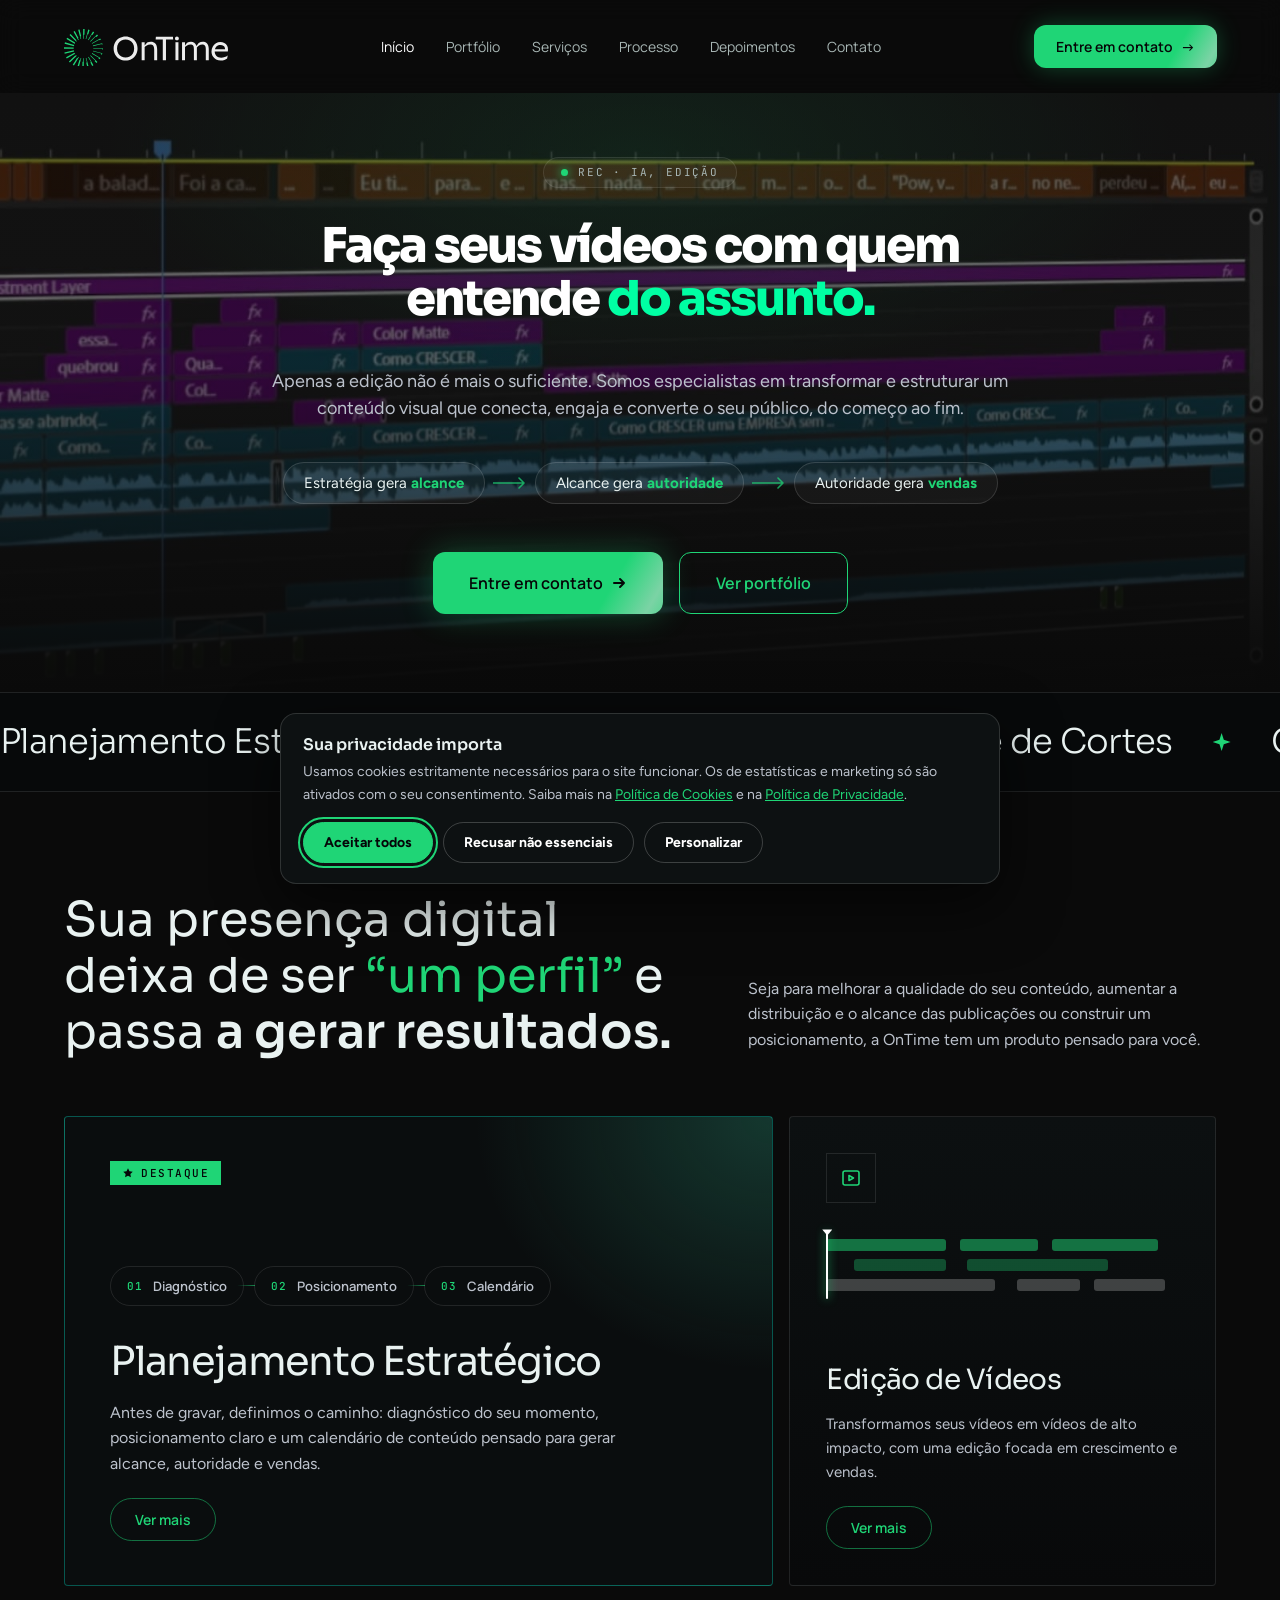
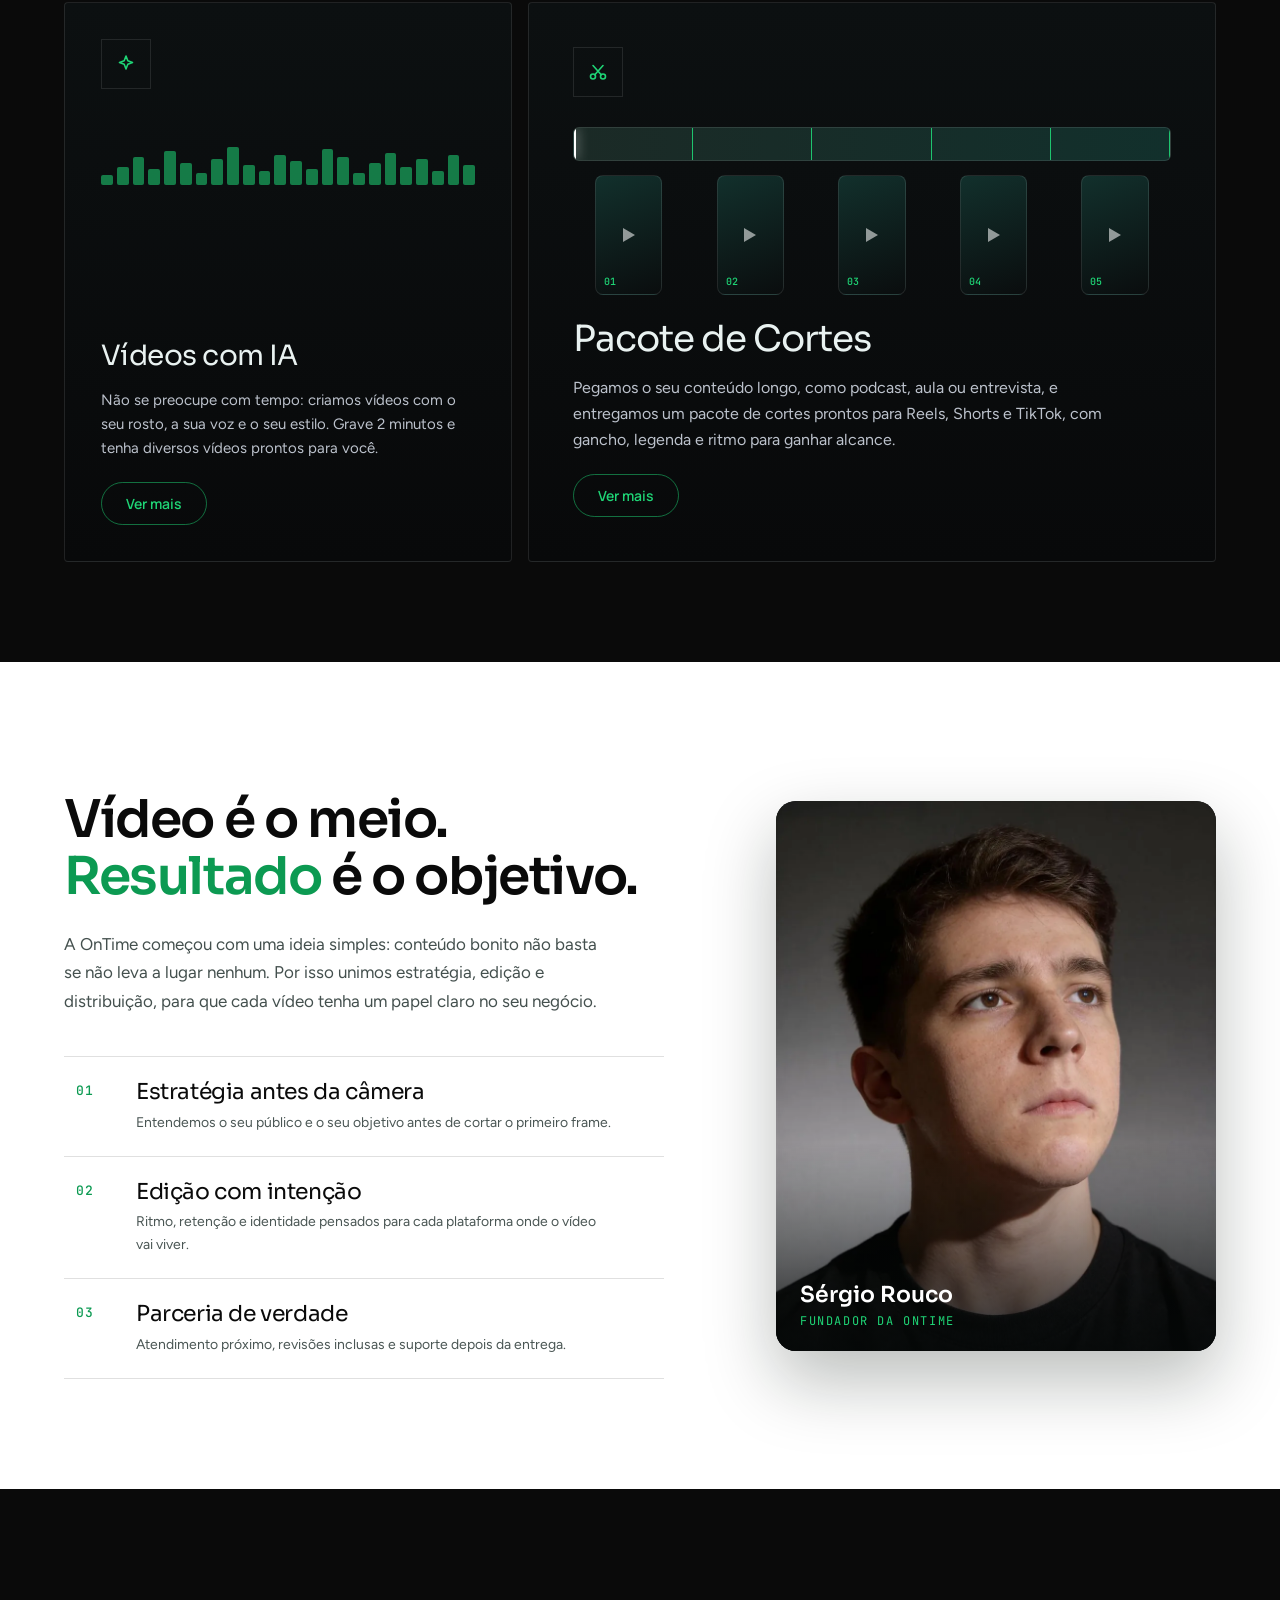
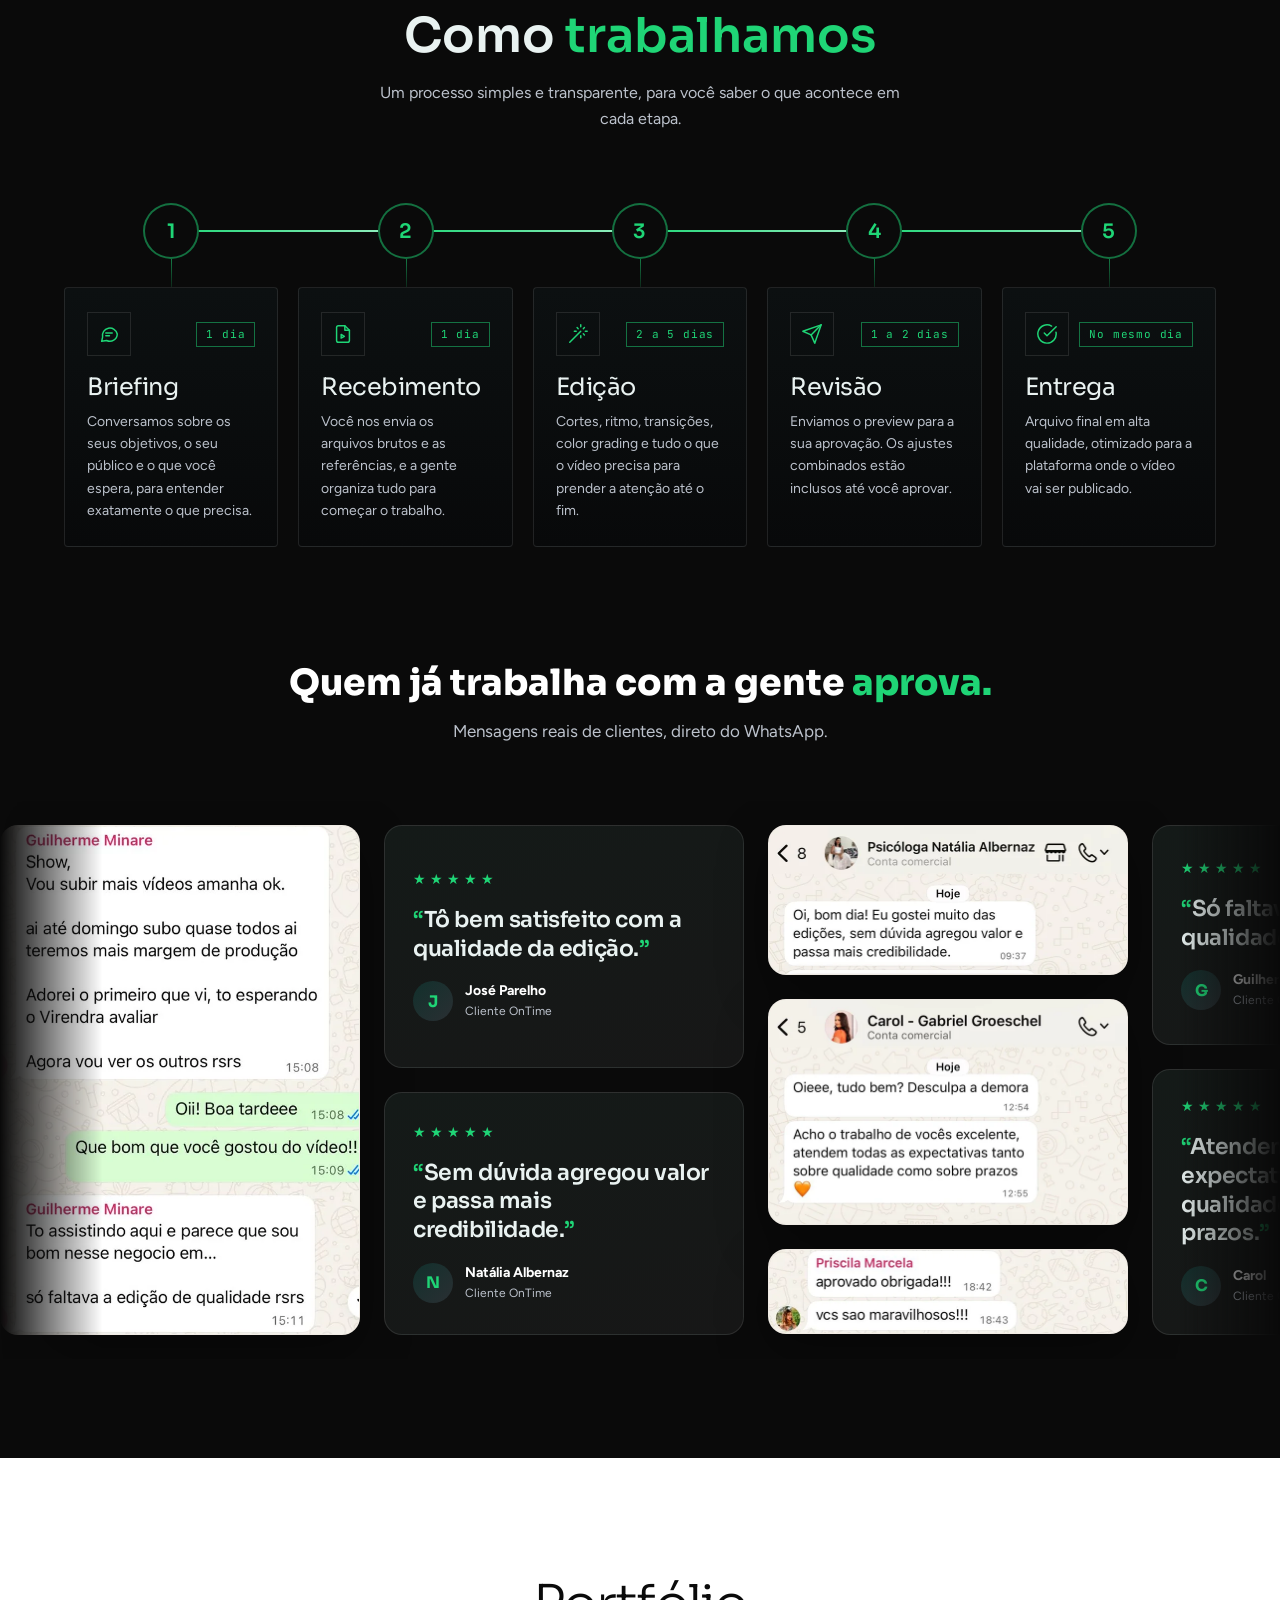
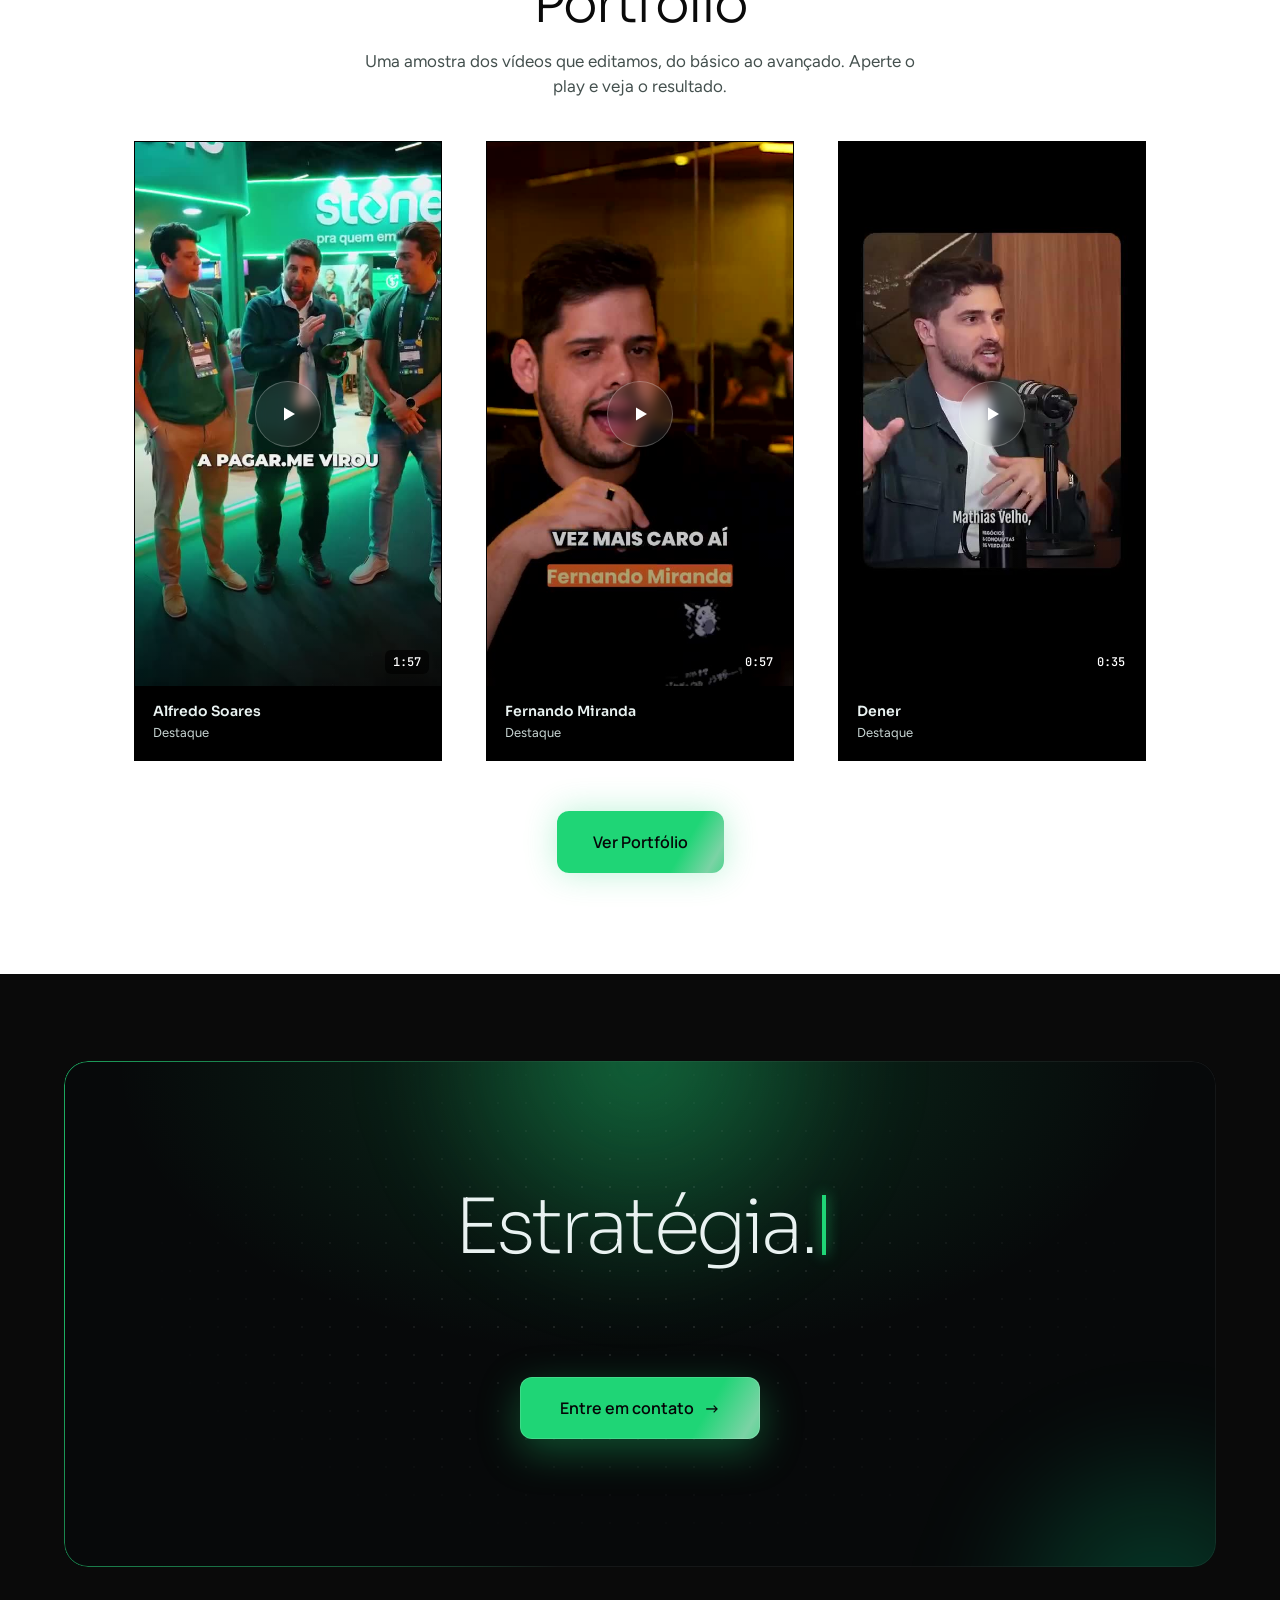
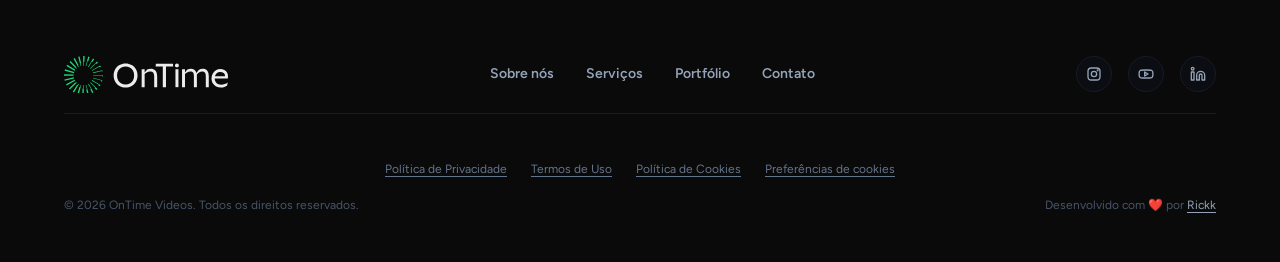
==== index.html @ 6edbee53 "Site OnTime Videos: landing, portfólio, páginas de serviços e painel Landing page estática com hero " ====
<!doctype html>
<html lang="pt-BR">
<head>
<meta charset="utf-8">
<meta name="viewport" content="width=device-width, initial-scale=1">
<title>OnTime: Edição de vídeo, estratégia e conteúdos que vendem</title>
<meta name="description" content="Estratégia, edição de vídeo e conteúdos que conectam, engajam e convertem. planejamento estratégico, pacote de cortes e vídeos com IA para o seu negócio.">
<link rel="canonical" href="https://www.ontimevideos.com/">
<meta name="robots" content="index,follow,max-image-preview:large">
<meta name="theme-color" content="#0a0a0a">
<meta name="color-scheme" content="dark">
<meta name="author" content="OnTime">
<meta property="og:type" content="website">
<meta property="og:site_name" content="OnTime">
<meta property="og:locale" content="pt_BR">
<meta property="og:title" content="OnTime: Edição de vídeo, estratégia e conteúdos que vendem">
<meta property="og:description" content="Estratégia, edição de vídeo e conteúdos que conectam, engajam e convertem. planejamento estratégico, pacote de cortes e vídeos com IA para o seu negócio.">
<meta property="og:url" content="https://www.ontimevideos.com/">
<meta property="og:image" content="https://www.ontimevideos.com/assets/og-image.png">
<meta property="og:image:width" content="1200">
<meta property="og:image:height" content="630">
<meta property="og:image:alt" content="OnTime: Faça seus vídeos com quem entende do assunto">
<meta name="twitter:card" content="summary_large_image">
<meta name="twitter:title" content="OnTime: Edição de vídeo, estratégia e conteúdos que vendem">
<meta name="twitter:description" content="Estratégia, edição de vídeo e conteúdos que conectam, engajam e convertem. planejamento estratégico, pacote de cortes e vídeos com IA para o seu negócio.">
<meta name="twitter:image" content="https://www.ontimevideos.com/assets/og-image.png">
<link rel="icon" href="assets/favicon.svg" type="image/svg+xml">
<link rel="manifest" href="manifest.webmanifest">
<script type="application/ld+json">
{"@context":"https://schema.org","@graph":[
{"@type":"Organization","@id":"https://www.ontimevideos.com/#org","name":"OnTime","legalName":"Ontime Videos LTDA","taxID":"44.533.500/0001-64","url":"https://www.ontimevideos.com/","logo":"https://www.ontimevideos.com/assets/logo.svg","description":"Estratégia, edição de vídeo e conteúdos que vendem.","founder":{"@type":"Person","name":"Sérgio Rouco"},"sameAs":["https://www.instagram.com/ontime.videos/"]},
{"@type":"WebSite","@id":"https://www.ontimevideos.com/#website","url":"https://www.ontimevideos.com/","name":"OnTime","inLanguage":"pt-BR","publisher":{"@id":"https://www.ontimevideos.com/#org"}},
{"@type":"ProfessionalService","@id":"https://www.ontimevideos.com/#service","name":"OnTime","url":"https://www.ontimevideos.com/","image":"https://www.ontimevideos.com/assets/og-image.png","areaServed":"BR","hasOfferCatalog":{"@type":"OfferCatalog","name":"Serviços","itemListElement":[
{"@type":"Offer","itemOffered":{"@type":"Service","name":"Pacote de Cortes","description":"Cortes prontos para Reels, Shorts e TikTok a partir de conteúdos longos, com gancho, legenda e ritmo."}},
{"@type":"Offer","itemOffered":{"@type":"Service","name":"Edição de Vídeos","description":"Vídeos de alto impacto, com edição focada em crescimento e vendas."}},
{"@type":"Offer","itemOffered":{"@type":"Service","name":"Vídeos com IA","description":"Vídeos com o seu rosto, a sua voz e o seu estilo a partir de 2 minutos de gravação."}},
{"@type":"Offer","itemOffered":{"@type":"Service","name":"Planejamento Estratégico","description":"Diagnóstico, posicionamento e calendário de conteúdo para gerar alcance, autoridade e vendas."}}
]}}]}
</script>
<link rel="preconnect" href="https://fonts.googleapis.com">
<link rel="preconnect" href="https://fonts.gstatic.com" crossorigin>
<link href="https://fonts.googleapis.com/css2?family=Figtree:wght@400;600;700;800&family=JetBrains+Mono:wght@400;500&family=Manrope:wght@400;600&family=Sora:wght@200;300;400;600;800&display=swap" rel="stylesheet">
<link rel="stylesheet" href="styles.css?v=110">
<link rel="stylesheet" href="legal.css?v=25">
</head>
<body>
<script>document.documentElement.classList.add("js")</script>
<a class="skip" href="#conteudo">Pular para o conteúdo</a>

<header class="nav" id="top">
  <div class="nav__in">
    <a href="#top" class="nav__logo" aria-label="OnTime"><svg xmlns="http://www.w3.org/2000/svg" viewBox="0 0 164 39" fill="none"><g fill="#1fd576"><path transform="translate(29.26 21.15)" d="M9.65 1.49L9.09 1.48C9.12 1.22 9.14 0.64 9.13 0.62L0.00 0.62L0.00 0.00L9.67 0.09L9.65 1.49Z"/><path transform="translate(0.39 23.18)" d="M9.70 1.20L0.34 3.62L0.00 2.26L9.42 0.00C9.49 0.41 9.58 0.81 9.70 1.20Z"/><path transform="translate(28.84 16.20)" d="M9.70 1.36L9.04 1.52C8.97 1.24 8.88 0.97 8.78 0.70L0.16 3.02C0.11 2.82 0.06 2.62 0.00 2.42L9.36 0.00L9.70 1.36Z"/><path transform="translate(2.06 25.73)" d="M9.10 0.98L0.68 5.75L0.00 4.52L8.33 0.00C8.39 0.20 8.46 0.40 8.53 0.60L8.79 0.45C8.89 0.63 8.99 0.81 9.10 0.98L9.10 0.98Z"/><path transform="translate(27.78 11.52)" d="M9.10 1.23L8.01 1.82C7.84 1.59 7.67 1.37 7.49 1.15L0.31 5.30C0.21 5.12 0.11 4.94 0.00 4.77L8.42 0.00L9.10 1.23L9.10 1.23Z"/><path transform="translate(4.91 28.25)" d="M7.88 0.44L0.97 7.23L0.00 6.22L6.55 0.00C6.66 0.19 6.77 0.38 6.88 0.57L7.44 0.01C7.58 0.16 7.73 0.30 7.88 0.44L7.88 0.44Z"/><path transform="translate(26.14 7.53)" d="M7.88 1.01L6.31 2.49C6.09 2.33 5.85 2.18 5.62 2.03L0.44 7.22C0.30 7.07 0.15 6.93 0.00 6.79L6.90 0.00L7.88 1.01L7.88 1.01Z"/><path transform="translate(8.76 29.87)" d="M6.12 0.31L1.20 8.65L0.00 7.93L4.38 0.79C4.52 0.96 4.68 1.13 4.83 1.29L5.58 0.00C5.75 0.11 5.93 0.21 6.12 0.31L6.12 0.31Z"/><path transform="translate(24.06 4.48)" d="M6.12 0.72L4.39 3.54C4.13 3.46 3.87 3.39 3.61 3.32L0.54 8.65C0.36 8.54 0.18 8.44 0.00 8.35L4.91 0.00L6.11 0.72L6.12 0.72Z"/><path transform="translate(0.00 20.36)" d="M9.67 1.49L0.00 1.40L0.02 0.00L9.71 0.26C9.68 0.55 9.67 1.38 9.67 1.49L9.67 1.49Z"/><path transform="translate(13.34 30.91)" d="M3.94 0.16L1.35 9.49L0.00 9.10L2.13 1.91C2.32 2.05 2.52 2.19 2.72 2.32L3.34 0.00C3.54 0.06 3.74 0.11 3.94 0.16L3.94 0.16Z"/><path transform="translate(21.66 2.60)" d="M3.94 0.39L2.64 4.75C2.38 4.75 2.12 4.75 1.86 4.76L0.60 9.49C0.40 9.43 0.20 9.38 0.00 9.34L2.59 0.00L3.94 0.39Z"/><path transform="translate(19.11 2.00)" d="M1.49 0.02L1.34 5.80C1.09 5.86 0.86 5.93 0.62 6.01L0.62 9.69C0.53 9.68 0.44 9.68 0.35 9.68C0.24 9.68 0.12 9.69 0.00 9.69L0.09 0.00L1.49 0.02Z"/><path transform="translate(18.33 31.31)" d="M1.49 0.00L1.40 9.69L0.00 9.67L0.17 3.24C0.40 3.33 0.64 3.42 0.87 3.51L0.87 0.00C0.96 0.01 1.05 0.01 1.14 0.01C1.26 0.01 1.37 0.00 1.49 0.00Z"/><path transform="translate(14.18 2.39)" d="M3.01 9.56C2.81 9.61 2.61 9.66 2.41 9.72L0.00 0.34L1.36 0.00L2.97 6.72C2.76 6.83 2.55 6.95 2.35 7.07L3.01 9.56L3.01 9.56Z"/><path transform="translate(21.75 30.89)" d="M1.65 9.72L0.44 4.64C0.70 4.68 0.96 4.71 1.22 4.73L0.00 0.16C0.20 0.12 0.40 0.06 0.59 0.00L3.01 9.38L1.65 9.72L1.65 9.72Z"/><path transform="translate(9.51 4.06)" d="M5.29 8.80C5.11 8.90 4.93 9.01 4.76 9.12L0.00 0.68L1.23 0.00L4.97 6.92C4.80 7.07 4.64 7.23 4.47 7.38L5.29 8.80L5.29 8.80Z"/><path transform="translate(24.14 29.82)" d="M4.07 9.12L2.19 5.66C2.46 5.62 2.73 5.56 2.99 5.51L0.00 0.31C0.18 0.22 0.36 0.11 0.53 0.00L5.29 8.43L4.07 9.12L4.07 9.12Z"/><path transform="translate(5.52 6.92)" d="M7.21 7.45C7.06 7.59 6.92 7.74 6.78 7.89L0.00 0.98L1.01 0.00L6.94 6.27C6.82 6.45 6.69 6.63 6.57 6.81L7.21 7.45L7.21 7.45Z"/><path transform="translate(26.21 28.19)" d="M6.20 7.89L4.35 5.93C4.60 5.81 4.85 5.67 5.09 5.54L0.00 0.44C0.15 0.30 0.30 0.15 0.44 0.00L7.21 6.92L6.20 7.89L6.20 7.89Z"/><path transform="translate(2.48 10.78)" d="M8.64 5.59C8.53 5.77 8.43 5.94 8.33 6.13L8.08 5.98L0.00 1.20L0.72 0.00L8.56 4.82C8.47 5.01 8.39 5.20 8.31 5.40L8.64 5.59L8.64 5.59Z"/><path transform="translate(27.82 26.10)" d="M7.91 6.12L6.52 5.26C6.72 5.06 6.91 4.86 7.10 4.64L0.00 0.54C0.11 0.36 0.21 0.18 0.31 0.00L8.64 4.92L7.91 6.12Z"/><path transform="translate(0.59 15.36)" d="M9.67 2.76C9.53 3.14 9.41 3.54 9.32 3.94L9.31 3.94L0.00 1.35L0.39 0.00L9.67 2.76Z"/><path transform="translate(28.87 23.70)" d="M9.09 3.94L8.24 3.69C8.36 3.43 8.47 3.17 8.58 2.90L0.00 0.60C0.06 0.40 0.11 0.20 0.15 0.00L9.47 2.59L9.09 3.94L9.09 3.94Z"/></g><g fill="#ececec"><path transform="translate(49.64 9.45)" d="M18.04 1.57C16.22 0.52 14.19 0.00 11.95 0.00C9.70 0.00 7.67 0.52 5.86 1.57C4.04 2.62 2.61 4.06 1.57 5.88C0.52 7.71 0.00 9.76 0.00 12.03C0.00 14.31 0.53 16.36 1.59 18.19C2.64 20.01 4.08 21.45 5.91 22.50C7.73 23.55 9.74 24.07 11.95 24.07C14.15 24.07 16.17 23.55 17.99 22.50C19.81 21.45 21.25 20.01 22.31 18.19C23.37 16.36 23.90 14.31 23.90 12.03C23.90 9.76 23.37 7.71 22.33 5.88C21.28 4.06 19.85 2.62 18.04 1.57L18.04 1.57ZM19.28 16.98C18.48 18.35 17.42 19.36 16.12 20.04C14.82 20.71 13.43 21.05 11.95 21.05C10.47 21.05 9.08 20.71 7.77 20.04C6.47 19.36 5.41 18.35 4.61 16.98C3.80 15.62 3.40 13.97 3.40 12.03C3.40 10.10 3.80 8.45 4.61 7.09C5.41 5.72 6.47 4.71 7.77 4.03C9.08 3.35 10.47 3.02 11.95 3.02C13.42 3.02 14.82 3.35 16.12 4.03C17.42 4.71 18.48 5.72 19.28 7.09C20.09 8.45 20.49 10.10 20.49 12.03C20.49 13.97 20.09 15.62 19.28 16.98Z"/><path transform="translate(77.67 14.86)" d="M9.19 0.00C7.80 0.00 6.60 0.28 5.50 0.75L2.98 3.69L2.98 0.36L0.00 0.36L0.00 18.30L2.98 18.30L2.98 5.26C3.97 4.19 5.85 2.63 8.51 2.63C11.03 2.63 12.52 3.91 12.52 7.78L12.52 18.30L15.50 18.30L15.50 7.53C15.50 2.13 12.73 0.00 9.19 0.00Z"/><path transform="translate(91.63 9.80)" d="M0.25 0.00L0.00 2.81L7.16 2.81L7.16 23.36L10.35 23.36L10.35 2.81L17.54 2.81L17.29 0.00L0.25 0.00Z"/><path transform="translate(111.45 15.22)" d="M2.98 0.00L0.00 0.00L0.00 17.94L2.98 17.94L2.98 0.00Z"/><path transform="translate(147.51 15.11)" d="M16.49 7.28C16.49 5.74 16.16 4.42 15.50 3.32C14.84 2.22 13.93 1.39 12.77 0.83C11.61 0.28 10.31 0.00 8.87 0.00C7.26 0.00 5.78 0.40 4.42 1.21C3.06 2.01 1.98 3.13 1.19 4.55C0.40 5.97 0.00 7.56 0.00 9.31C0.00 11.06 0.42 12.74 1.26 14.12C2.10 15.51 3.22 16.57 4.61 17.32C6.01 18.07 7.52 18.44 9.15 18.44C10.59 18.44 11.85 18.25 12.93 17.87C14.00 17.49 14.90 17.01 15.61 16.42L16.17 13.29L16.10 13.29C15.32 14.00 14.36 14.57 13.21 14.99C12.07 15.42 10.88 15.63 9.65 15.63C7.68 15.63 6.12 15.08 4.95 13.96C3.87 12.94 3.29 11.44 3.20 9.49L16.32 9.49C16.43 8.71 16.50 7.97 16.50 7.29L16.49 7.28ZM3.41 7.07C3.64 6.11 4.07 5.28 4.68 4.57C5.68 3.42 7.02 2.84 8.73 2.84C10.15 2.84 11.29 3.21 12.17 3.94C13.04 4.68 13.52 5.72 13.59 7.07L3.41 7.07L3.41 7.07Z"/><path transform="translate(110.97 9.45)" d="M1.95 3.91C3.03 3.91 3.90 3.03 3.90 1.95C3.90 0.87 3.03 0.00 1.95 0.00C0.87 0.00 0.00 0.87 0.00 1.95C0.00 3.03 0.87 3.91 1.95 3.91Z"/><path transform="translate(118.03 14.86)" d="M20.75 0.00C19.30 0.00 17.91 0.39 16.63 1.14L14.40 4.23C13.51 0.96 11.31 0.00 8.97 0.00C7.55 0.00 6.21 0.36 5.04 1.00L2.98 3.70L2.98 0.36L0.00 0.36L0.00 18.30L2.98 18.30L2.98 5.26C4.01 4.19 5.64 2.63 8.51 2.63C10.71 2.63 11.88 3.55 11.88 7.28L11.88 18.30L14.86 18.30L14.86 5.59C15.87 4.29 17.66 2.63 20.32 2.63C22.20 2.63 23.77 3.45 23.77 7.28L23.77 18.30L26.75 18.30L26.75 7.03C26.75 1.63 23.66 0.00 20.75 0.00L20.75 0.00Z"/></g></svg></a>
    <nav class="nav__links" aria-label="Principal">
      <a href="./" aria-current="page">Início</a>
      <a href="portfolio/">Portfólio</a>
      <a href="#servicos">Serviços</a>
      <a href="#processo">Processo</a>
      <a href="#depoimentos">Depoimentos</a>
      <a href="#contato">Contato</a>
    </nav>
    <a href="https://api.whatsapp.com/send/?phone=14693275704&amp;text=Vim+pelo+site+da+OnTime+e+quero+saber+mais+sobre+as+edi%C3%A7%C3%B5es&amp;type=phone_number&amp;app_absent=0" class="nav__cta" target="_blank" rel="noopener noreferrer">Entre em contato</a>
  </div>
</header>

<main id="conteudo" tabindex="-1">
  <section class="hero">
    <div class="rec"><i></i>REC · IA, EDIÇÃO</div>
    <h1>Faça seus vídeos com quem entende <span class="g">do assunto.</span></h1>
    <p class="hero__sub">Apenas a edição não é mais o suficiente. Somos especialistas em transformar e estruturar um conteúdo visual que conecta, engaja e converte o seu público, do começo ao fim.</p>
    <ul class="hero__chain" aria-label="Estratégia gera alcance, alcance gera autoridade, autoridade gera vendas"><li class="chain__step">Estratégia gera <b>alcance</b></li><li class="chain__arr" aria-hidden="true"><svg width="34" height="12" viewBox="0 0 34 12" fill="none"><path d="M0 6h31M26 1l5 5-5 5" stroke="currentColor" stroke-width="1.6" stroke-linecap="round" stroke-linejoin="round"/></svg></li><li class="chain__step">Alcance gera <b>autoridade</b></li><li class="chain__arr" aria-hidden="true"><svg width="34" height="12" viewBox="0 0 34 12" fill="none"><path d="M0 6h31M26 1l5 5-5 5" stroke="currentColor" stroke-width="1.6" stroke-linecap="round" stroke-linejoin="round"/></svg></li><li class="chain__step">Autoridade gera <b>vendas</b></li></ul>
    <div class="hero__ctas">
      <a href="https://api.whatsapp.com/send/?phone=14693275704&amp;text=Vim+pelo+site+da+OnTime+e+quero+saber+mais+sobre+as+edi%C3%A7%C3%B5es&amp;type=phone_number&amp;app_absent=0" class="btn btn--grad" target="_blank" rel="noopener noreferrer">Entre em contato
        <svg width="16" height="16" viewBox="0 0 16 16" fill="none" stroke="currentColor" stroke-width="2" stroke-linecap="round" stroke-linejoin="round"><path d="M3 8h10M9 4l4 4-4 4"/></svg>
      </a>
      <a href="portfolio/" class="btn btn--outline">Ver portfólio</a>
    </div>
    <div class="hero__bg" aria-hidden="true">
      <video autoplay muted loop playsinline preload="auto" poster="assets/telas-poster.jpg?v=3" tabindex="-1"><source src="assets/telas.mp4?v=3" type="video/mp4"></video>
    </div>
  </section>

  <section class="marquee" id="clientes" aria-label="Serviços">
    <div class="marquee__track">
      <ul>
        <li>Planejamento Estratégico</li><li>Edição de Vídeo</li><li>Pacote de Cortes</li><li>Conteúdos que Vendem</li><li>Volume de Vídeos</li>
      </ul>
      <ul aria-hidden="true">
        <li>Planejamento Estratégico</li><li>Edição de Vídeo</li><li>Pacote de Cortes</li><li>Conteúdos que Vendem</li><li>Volume de Vídeos</li>
      </ul>
    </div>
  </section>

  <section class="services wrap" id="servicos">
    <div class="services__head reveal">
      <div>
        <h2>Sua presença digital deixa de ser <span class="g">“um perfil”</span> e passa <strong>a gerar resultados.</strong></h2>
      </div>
      <p>Seja para melhorar a qualidade do seu conteúdo, aumentar a distribuição e o alcance das publicações ou construir um posicionamento, a OnTime tem um produto pensado para você.</p>
    </div>

    <div class="bento">
<div class="bento__row">
      <article class="reveal card card--plan">
        <span class="tag"><svg class="tag__star" width="12" height="12" viewBox="0 0 24 24" aria-hidden="true"><path d="m12 2.6 2.9 6 6.6.9-4.8 4.6 1.2 6.5L12 17.4l-5.9 3.2 1.2-6.5L2.5 9.5l6.6-.9z" fill="currentColor"/></svg>DESTAQUE</span>
        <ol class="steps" aria-hidden="true"><li><span>01</span>Diagnóstico</li><li><span>02</span>Posicionamento</li><li><span>03</span>Calendário</li></ol>
        <div class="card__body">
          <h3>Planejamento Estratégico</h3>
          <p>Antes de gravar, definimos o caminho: diagnóstico do seu momento, posicionamento claro e um calendário de conteúdo pensado para gerar alcance, autoridade e vendas.</p>
          <a class="card__btn" href="planejamento-estrategico/">Ver mais</a>
        </div>
      </article>

      <article class="reveal card card--edit"><div class="icon"><svg width="20" height="20" viewBox="0 0 20 20" fill="none" stroke="#1fd576" stroke-width="1.6" stroke-linecap="round" stroke-linejoin="round"><rect x="2" y="3" width="16" height="14" rx="2"/><path d="M8 7.5v5l4.5-2.5z"/></svg></div>
        <div class="tl" aria-hidden="true"><i class="tl__ph"></i><div class="tl__row"><b style="--l:0%;--w:34%"></b><b style="--l:38%;--w:22%"></b><b style="--l:64%;--w:30%"></b></div><div class="tl__row"><b style="--l:8%;--w:26%"></b><b style="--l:40%;--w:40%"></b></div><div class="tl__row"><b style="--l:0%;--w:48%"></b><b style="--l:54%;--w:18%"></b><b style="--l:76%;--w:20%"></b></div></div>
        <div class="card__body">
          <h3>Edição de Vídeos</h3>
          <p>Transformamos seus vídeos em vídeos de alto impacto, com uma edição focada em crescimento e vendas.</p>
          <a class="card__btn" href="edicao-de-video/">Ver mais</a>
        </div>
      </article>

</div>
<div class="bento__row">
      <article class="reveal card card--ia"><div class="card__row">
          <div class="icon"><svg width="20" height="20" viewBox="0 0 20 20" fill="none" stroke="#1fd576" stroke-width="1.6" stroke-linecap="round" stroke-linejoin="round"><path d="M10 2l1.8 4.7L16.5 8.5l-4.7 1.8L10 15l-1.8-4.7L3.5 8.5l4.7-1.8z"/></svg></div>
        </div>
        <div class="wave" aria-hidden="true"></div>
        <div class="card__body">
          <h3>Vídeos com IA</h3>
          <p>Não se preocupe com tempo: criamos vídeos com o seu rosto, a sua voz e o seu estilo. Grave 2 minutos e tenha diversos vídeos prontos para você.</p>
          <a class="card__btn" href="conteudos-automaticos/">Ver mais</a>
        </div>
      </article>

      <article class="reveal card card--cuts">
        <div class="icon"><svg width="20" height="20" viewBox="0 0 20 20" fill="none" stroke="#1fd576" stroke-width="1.6" stroke-linecap="round" stroke-linejoin="round" aria-hidden="true"><circle cx="5" cy="14.5" r="2.5"/><circle cx="15" cy="14.5" r="2.5"/><path d="M6.8 12.7 15 3.5M13.2 12.7 5 3.5"/></svg></div>
        <div class="cuts" aria-hidden="true"><div class="cuts__src"></div><div class="cuts__row"><i style="--i:0"><u>01</u></i><i style="--i:1"><u>02</u></i><i style="--i:2"><u>03</u></i><i style="--i:3"><u>04</u></i><i style="--i:4"><u>05</u></i></div></div>
        <div class="card__body">
          <h3>Pacote de Cortes</h3>
          <p>Pegamos o seu conteúdo longo, como podcast, aula ou entrevista, e entregamos um pacote de cortes prontos para Reels, Shorts e TikTok, com gancho, legenda e ritmo para ganhar alcance.</p>
          <a class="card__btn" href="pacote-de-cortes/">Ver mais</a>
        </div>
      </article>
</div>
    </div>
  </section>

  <section class="about wrap light" id="sobre" aria-labelledby="sobre-titulo">
    <div class="about__txt">
      <h2 id="sobre-titulo" class="reveal">Vídeo é o meio.<br><span class="g">Resultado</span> é o objetivo.</h2>
      <p class="reveal">A OnTime começou com uma ideia simples: conteúdo bonito não basta se não leva a lugar nenhum. Por isso unimos estratégia, edição e distribuição, para que cada vídeo tenha um papel claro no seu negócio.</p>
      <ul class="about__list reveal"><li><span class="about__n">01</span><div><h3>Estratégia antes da câmera</h3><p>Entendemos o seu público e o seu objetivo antes de cortar o primeiro frame.</p></div><span class="about__arr" aria-hidden="true">→</span></li><li><span class="about__n">02</span><div><h3>Edição com intenção</h3><p>Ritmo, retenção e identidade pensados para cada plataforma onde o vídeo vai viver.</p></div><span class="about__arr" aria-hidden="true">→</span></li><li><span class="about__n">03</span><div><h3>Parceria de verdade</h3><p>Atendimento próximo, revisões inclusas e suporte depois da entrega.</p></div><span class="about__arr" aria-hidden="true">→</span></li></ul>
    </div>
    <figure class="about__photo reveal">
      <img src="assets/sergio-rouco.webp" width="900" height="1201" alt="Sérgio Rouco, fundador da OnTime" loading="lazy" decoding="async">
      <figcaption><b>Sérgio Rouco</b><small>Fundador da OnTime</small></figcaption>
    </figure>
  </section>

  <section class="process wrap" id="processo" aria-labelledby="processo-titulo">
    <header class="reveal">
      <h2 id="processo-titulo">Como <span class="g">trabalhamos</span></h2>
      <p>Um processo simples e transparente, para você saber o que acontece em cada etapa.</p>
    </header>
    <ol class="process__steps reveal">
        <li class="step">
          <span class="step__n">1</span>
          <div class="step__card">
            <div class="step__top"><span class="step__icon"><svg width="22" height="22" viewBox="0 0 24 24" fill="none" stroke="#1fd576" stroke-width="1.6" stroke-linecap="round" stroke-linejoin="round" aria-hidden="true"><path d="M21 12a8 8 0 0 1-11.6 7.1L4 20l1-4.6A8 8 0 1 1 21 12z"/><path d="M8.5 11h7M8.5 14h4"/></svg></span><span class="step__tag">1 dia</span></div>
            <h3>Briefing</h3>
            <p>Conversamos sobre os seus objetivos, o seu público e o que você espera, para entender exatamente o que precisa.</p>
          </div>
        </li>
        <li class="step">
          <span class="step__n">2</span>
          <div class="step__card">
            <div class="step__top"><span class="step__icon"><svg width="22" height="22" viewBox="0 0 24 24" fill="none" stroke="#1fd576" stroke-width="1.6" stroke-linecap="round" stroke-linejoin="round" aria-hidden="true"><path d="M14 3H7a2 2 0 0 0-2 2v14a2 2 0 0 0 2 2h10a2 2 0 0 0 2-2V8z"/><path d="M14 3v5h5"/><path d="M10 12.5v4l3.5-2z"/></svg></span><span class="step__tag">1 dia</span></div>
            <h3>Recebimento</h3>
            <p>Você nos envia os arquivos brutos e as referências, e a gente organiza tudo para começar o trabalho.</p>
          </div>
        </li>
        <li class="step">
          <span class="step__n">3</span>
          <div class="step__card">
            <div class="step__top"><span class="step__icon"><svg width="22" height="22" viewBox="0 0 24 24" fill="none" stroke="#1fd576" stroke-width="1.6" stroke-linecap="round" stroke-linejoin="round" aria-hidden="true"><path d="M15 4V2M15 16v-2M8 9h2M20 9h2M17.8 11.8 19 13M17.8 6.2 19 5M12.2 6.2 11 5"/><path d="m15 9-12 12"/></svg></span><span class="step__tag">2 a 5 dias</span></div>
            <h3>Edição</h3>
            <p>Cortes, ritmo, transições, color grading e tudo o que o vídeo precisa para prender a atenção até o fim.</p>
          </div>
        </li>
        <li class="step">
          <span class="step__n">4</span>
          <div class="step__card">
            <div class="step__top"><span class="step__icon"><svg width="22" height="22" viewBox="0 0 24 24" fill="none" stroke="#1fd576" stroke-width="1.6" stroke-linecap="round" stroke-linejoin="round" aria-hidden="true"><path d="m22 2-7 20-4-9-9-4z"/><path d="M22 2 11 13"/></svg></span><span class="step__tag">1 a 2 dias</span></div>
            <h3>Revisão</h3>
            <p>Enviamos o preview para a sua aprovação. Os ajustes combinados estão inclusos até você aprovar.</p>
          </div>
        </li>
        <li class="step">
          <span class="step__n">5</span>
          <div class="step__card">
            <div class="step__top"><span class="step__icon"><svg width="22" height="22" viewBox="0 0 24 24" fill="none" stroke="#1fd576" stroke-width="1.6" stroke-linecap="round" stroke-linejoin="round" aria-hidden="true"><path d="M21.8 10A10 10 0 1 1 17 3.3"/><path d="m9 11 3 3L22 4"/></svg></span><span class="step__tag">No mesmo dia</span></div>
            <h3>Entrega</h3>
            <p>Arquivo final em alta qualidade, otimizado para a plataforma onde o vídeo vai ser publicado.</p>
          </div>
        </li>
    </ol>
  </section>

  <section class="testi wrap" id="depoimentos">
    <header class="reveal">
      <h2>Quem já trabalha com a gente <span class="g">aprova.</span></h2>
      <p class="testi__sub">Mensagens reais de clientes, direto do WhatsApp.</p>
    </header>
    <div class="testi__list"><div class="testi__col"><figure class="fb reveal"><img src="assets/feedback/guilherme.webp" width="720" height="877" alt="Mensagem de Guilherme Minaré no WhatsApp: "Adorei o primeiro que vi" e "só faltava a edição de qualidade"" loading="lazy" decoding="async"></figure></div><div class="testi__col"><figure class="qt reveal"><div class="stars" aria-label="5 estrelas">★★★★★</div><blockquote>Tô bem satisfeito com a qualidade da edição.</blockquote><figcaption><i class="qt__av" aria-hidden="true">J</i><span><b>José Parelho</b><small>Cliente OnTime</small></span></figcaption></figure><figure class="qt reveal"><div class="stars" aria-label="5 estrelas">★★★★★</div><blockquote>Sem dúvida agregou valor e passa mais credibilidade.</blockquote><figcaption><i class="qt__av" aria-hidden="true">N</i><span><b>Natália Albernaz</b><small>Cliente OnTime</small></span></figcaption></figure></div><div class="testi__col"><figure class="fb reveal"><img src="assets/feedback/natalia.webp" width="720" height="296" alt="Mensagem da psicóloga Natália Albernaz no WhatsApp: "Eu gostei muito das edições, sem dúvida agregou valor e passa mais credibilidade"" loading="lazy" decoding="async"></figure><figure class="fb reveal"><img src="assets/feedback/carol.webp" width="720" height="452" alt="Mensagem de Carol no WhatsApp: "Acho o trabalho de vocês excelente, atendem todas as expectativas tanto sobre qualidade como sobre prazos"" loading="lazy" decoding="async"></figure><figure class="fb reveal"><img src="assets/feedback/priscila.webp" width="720" height="166" alt="Mensagem de Priscila Marcela no WhatsApp: "aprovado obrigada!!! vcs sao maravilhosos!!!"" loading="lazy" decoding="async"></figure></div><div class="testi__col"><figure class="qt reveal"><div class="stars" aria-label="5 estrelas">★★★★★</div><blockquote>Só faltava a edição de qualidade.</blockquote><figcaption><i class="qt__av" aria-hidden="true">G</i><span><b>Guilherme Minaré</b><small>Cliente OnTime</small></span></figcaption></figure><figure class="qt reveal"><div class="stars" aria-label="5 estrelas">★★★★★</div><blockquote>Atendem todas as expectativas, tanto sobre qualidade como sobre prazos.</blockquote><figcaption><i class="qt__av" aria-hidden="true">C</i><span><b>Carol</b><small>Cliente OnTime</small></span></figcaption></figure></div><div class="testi__col"><figure class="fb reveal"><img src="assets/feedback/jose.webp" width="591" height="655" alt="Mensagens de José Parelho no WhatsApp: "to bem satisfeito com a qualidade da edição" e "parabéns pelo trabalho pessoal"" loading="lazy" decoding="async"></figure></div><div class="testi__col"><figure class="fb reveal"><img src="assets/feedback/bora.webp" width="608" height="616" alt="Conversa de Giovanna Souza e Henrique Barbosa no WhatsApp sobre o vídeo editado: "eu gostei muito de como ficou esse formato" e "Gostei também"" loading="lazy" decoding="async"></figure><figure class="fb fb--vid reveal"><div class="fb-vid"><img src="assets/depoimentos/voz-fernando.jpg" width="576" height="180" alt="Mensagem de voz de Fernando Miranda no WhatsApp" loading="lazy" decoding="async"><button class="play" type="button" data-video="assets/depoimentos/voz-fernando.mp4" aria-label="Ouvir a mensagem de voz de Fernando Miranda"><svg width="20" height="20" viewBox="0 0 20 20" fill="#fff" aria-hidden="true"><path d="M6 3.5v13l11-6.5z"/></svg></button></div></figure></div><div class="testi__col"><figure class="fb reveal"><img src="assets/feedback/salete.webp" width="694" height="706" alt="Mensagem de Salete no WhatsApp elogiando a excelência do trabalho, o padrão de qualidade, o rigor com os prazos e a atenção aos feedbacks" loading="lazy" decoding="async"></figure><figure class="fb fb--vid reveal"><div class="fb-vid"><img src="assets/depoimentos/voz-jorge.jpg" width="576" height="190" alt="Mensagem de voz de Jorge Silva no WhatsApp" loading="lazy" decoding="async"><button class="play" type="button" data-video="assets/depoimentos/voz-jorge.mp4" aria-label="Ouvir a mensagem de voz de Jorge Silva"><svg width="20" height="20" viewBox="0 0 20 20" fill="#fff" aria-hidden="true"><path d="M6 3.5v13l11-6.5z"/></svg></button></div></figure></div><div class="testi__col"><figure class="fb fb--vid reveal"><div class="fb-vid"><img src="assets/depoimentos/voz-jose.jpg" width="576" height="390" alt="Mensagem de voz de José Parelho no WhatsApp" loading="lazy" decoding="async"><button class="play" type="button" data-video="assets/depoimentos/voz-jose.mp4" aria-label="Ouvir a mensagem de voz de José Parelho"><svg width="20" height="20" viewBox="0 0 20 20" fill="#fff" aria-hidden="true"><path d="M6 3.5v13l11-6.5z"/></svg></button></div></figure><figure class="qt reveal"><div class="stars" aria-label="5 estrelas">★★★★★</div><blockquote>Ficou muito bom. Gostei de verdade.</blockquote><figcaption><i class="qt__av" aria-hidden="true">B</i><span><b>Bárbara Neri</b><small>Cliente OnTime</small></span></figcaption></figure></div><div class="testi__col"><figure class="fb fb--vid reveal"><div class="fb-vid"><img src="assets/depoimentos/voz-barbara.jpg" width="576" height="204" alt="Mensagem de voz de Bárbara Neri no WhatsApp" loading="lazy" decoding="async"><button class="play" type="button" data-video="assets/depoimentos/voz-barbara.mp4" aria-label="Ouvir a mensagem de voz de Bárbara Neri"><svg width="20" height="20" viewBox="0 0 20 20" fill="#fff" aria-hidden="true"><path d="M6 3.5v13l11-6.5z"/></svg></button></div></figure><figure class="qt reveal"><div class="stars" aria-label="5 estrelas">★★★★★</div><blockquote>O PDF da estratégia está muito bem feito, muito bem feito mesmo.</blockquote><figcaption><i class="qt__av" aria-hidden="true">J</i><span><b>Jorge Silva</b><small>Cliente OnTime</small></span></figcaption></figure></div></div>
  </section>

  <section class="portfolio wrap light" id="portfolio">
    <header class="reveal">
      <h2>Portfólio</h2>
      <p class="portfolio__sub">Uma amostra dos vídeos que editamos, do básico ao avançado. Aperte o play e veja o resultado.</p>
    </header>
    <div class="portfolio__list"><article class="reveal vcard" data-level="destaques"><div class="vcard__media"><img src="assets/portfolio/destaque-34.jpg" width="576" height="1024" alt="Prévia de vídeo editado para Alfredo Soares" loading="lazy" decoding="async"><span class="vcard__dur" aria-hidden="true">1:57</span><button class="play" type="button" data-video="assets/portfolio/destaque-34.mp4" aria-label="Reproduzir vídeo de Alfredo Soares"><svg width="20" height="20" viewBox="0 0 20 20" fill="#fff" aria-hidden="true"><path d="M6 3.5v13l11-6.5z"/></svg></button></div><div class="vcard__txt"><b>Alfredo Soares</b><p>Destaque</p></div></article><article class="reveal vcard" data-level="destaques"><div class="vcard__media"><img src="assets/portfolio/destaque-08.jpg" width="576" height="1024" alt="Prévia de vídeo editado para Fernando Miranda" loading="lazy" decoding="async"><span class="vcard__dur" aria-hidden="true">0:57</span><button class="play" type="button" data-video="assets/portfolio/destaque-08.mp4" aria-label="Reproduzir vídeo de Fernando Miranda"><svg width="20" height="20" viewBox="0 0 20 20" fill="#fff" aria-hidden="true"><path d="M6 3.5v13l11-6.5z"/></svg></button></div><div class="vcard__txt"><b>Fernando Miranda</b><p>Destaque</p></div></article><article class="reveal vcard" data-level="destaques"><div class="vcard__media"><img src="assets/portfolio/destaque-27.jpg" width="576" height="1024" alt="Prévia de vídeo editado para Dener" loading="lazy" decoding="async"><span class="vcard__dur" aria-hidden="true">0:35</span><button class="play" type="button" data-video="assets/portfolio/destaque-27.mp4" aria-label="Reproduzir vídeo de Dener"><svg width="20" height="20" viewBox="0 0 20 20" fill="#fff" aria-hidden="true"><path d="M6 3.5v13l11-6.5z"/></svg></button></div><div class="vcard__txt"><b>Dener</b><p>Destaque</p></div></article></div>
    <a href="portfolio/" class="reveal btn btn--grad">Ver Portfólio</a>
  </section>

  <section class="cta wrap" id="contato">
    <div class="cta__box reveal"><span class="glow" aria-hidden="true"></span><span class="glow g2" aria-hidden="true"></span>
      <h2>Estratégia. Alcance.<br><span class="g">Autoridade. Vendas.</span></h2>
      <a href="https://api.whatsapp.com/send/?phone=14693275704&amp;text=Vim+pelo+site+da+OnTime+e+quero+saber+mais+sobre+as+edi%C3%A7%C3%B5es&amp;type=phone_number&amp;app_absent=0" class="btn btn--grad" target="_blank" rel="noopener noreferrer">Entre em contato</a>
    </div></div>
  </section>
</main>

<footer class="footer reveal">
  <div class="wrap">
    <div class="footer__top">
      <a href="#top" class="nav__logo" aria-label="OnTime"><svg xmlns="http://www.w3.org/2000/svg" viewBox="0 0 164 39" fill="none"><g fill="#1fd576"><path transform="translate(29.26 21.15)" d="M9.65 1.49L9.09 1.48C9.12 1.22 9.14 0.64 9.13 0.62L0.00 0.62L0.00 0.00L9.67 0.09L9.65 1.49Z"/><path transform="translate(0.39 23.18)" d="M9.70 1.20L0.34 3.62L0.00 2.26L9.42 0.00C9.49 0.41 9.58 0.81 9.70 1.20Z"/><path transform="translate(28.84 16.20)" d="M9.70 1.36L9.04 1.52C8.97 1.24 8.88 0.97 8.78 0.70L0.16 3.02C0.11 2.82 0.06 2.62 0.00 2.42L9.36 0.00L9.70 1.36Z"/><path transform="translate(2.06 25.73)" d="M9.10 0.98L0.68 5.75L0.00 4.52L8.33 0.00C8.39 0.20 8.46 0.40 8.53 0.60L8.79 0.45C8.89 0.63 8.99 0.81 9.10 0.98L9.10 0.98Z"/><path transform="translate(27.78 11.52)" d="M9.10 1.23L8.01 1.82C7.84 1.59 7.67 1.37 7.49 1.15L0.31 5.30C0.21 5.12 0.11 4.94 0.00 4.77L8.42 0.00L9.10 1.23L9.10 1.23Z"/><path transform="translate(4.91 28.25)" d="M7.88 0.44L0.97 7.23L0.00 6.22L6.55 0.00C6.66 0.19 6.77 0.38 6.88 0.57L7.44 0.01C7.58 0.16 7.73 0.30 7.88 0.44L7.88 0.44Z"/><path transform="translate(26.14 7.53)" d="M7.88 1.01L6.31 2.49C6.09 2.33 5.85 2.18 5.62 2.03L0.44 7.22C0.30 7.07 0.15 6.93 0.00 6.79L6.90 0.00L7.88 1.01L7.88 1.01Z"/><path transform="translate(8.76 29.87)" d="M6.12 0.31L1.20 8.65L0.00 7.93L4.38 0.79C4.52 0.96 4.68 1.13 4.83 1.29L5.58 0.00C5.75 0.11 5.93 0.21 6.12 0.31L6.12 0.31Z"/><path transform="translate(24.06 4.48)" d="M6.12 0.72L4.39 3.54C4.13 3.46 3.87 3.39 3.61 3.32L0.54 8.65C0.36 8.54 0.18 8.44 0.00 8.35L4.91 0.00L6.11 0.72L6.12 0.72Z"/><path transform="translate(0.00 20.36)" d="M9.67 1.49L0.00 1.40L0.02 0.00L9.71 0.26C9.68 0.55 9.67 1.38 9.67 1.49L9.67 1.49Z"/><path transform="translate(13.34 30.91)" d="M3.94 0.16L1.35 9.49L0.00 9.10L2.13 1.91C2.32 2.05 2.52 2.19 2.72 2.32L3.34 0.00C3.54 0.06 3.74 0.11 3.94 0.16L3.94 0.16Z"/><path transform="translate(21.66 2.60)" d="M3.94 0.39L2.64 4.75C2.38 4.75 2.12 4.75 1.86 4.76L0.60 9.49C0.40 9.43 0.20 9.38 0.00 9.34L2.59 0.00L3.94 0.39Z"/><path transform="translate(19.11 2.00)" d="M1.49 0.02L1.34 5.80C1.09 5.86 0.86 5.93 0.62 6.01L0.62 9.69C0.53 9.68 0.44 9.68 0.35 9.68C0.24 9.68 0.12 9.69 0.00 9.69L0.09 0.00L1.49 0.02Z"/><path transform="translate(18.33 31.31)" d="M1.49 0.00L1.40 9.69L0.00 9.67L0.17 3.24C0.40 3.33 0.64 3.42 0.87 3.51L0.87 0.00C0.96 0.01 1.05 0.01 1.14 0.01C1.26 0.01 1.37 0.00 1.49 0.00Z"/><path transform="translate(14.18 2.39)" d="M3.01 9.56C2.81 9.61 2.61 9.66 2.41 9.72L0.00 0.34L1.36 0.00L2.97 6.72C2.76 6.83 2.55 6.95 2.35 7.07L3.01 9.56L3.01 9.56Z"/><path transform="translate(21.75 30.89)" d="M1.65 9.72L0.44 4.64C0.70 4.68 0.96 4.71 1.22 4.73L0.00 0.16C0.20 0.12 0.40 0.06 0.59 0.00L3.01 9.38L1.65 9.72L1.65 9.72Z"/><path transform="translate(9.51 4.06)" d="M5.29 8.80C5.11 8.90 4.93 9.01 4.76 9.12L0.00 0.68L1.23 0.00L4.97 6.92C4.80 7.07 4.64 7.23 4.47 7.38L5.29 8.80L5.29 8.80Z"/><path transform="translate(24.14 29.82)" d="M4.07 9.12L2.19 5.66C2.46 5.62 2.73 5.56 2.99 5.51L0.00 0.31C0.18 0.22 0.36 0.11 0.53 0.00L5.29 8.43L4.07 9.12L4.07 9.12Z"/><path transform="translate(5.52 6.92)" d="M7.21 7.45C7.06 7.59 6.92 7.74 6.78 7.89L0.00 0.98L1.01 0.00L6.94 6.27C6.82 6.45 6.69 6.63 6.57 6.81L7.21 7.45L7.21 7.45Z"/><path transform="translate(26.21 28.19)" d="M6.20 7.89L4.35 5.93C4.60 5.81 4.85 5.67 5.09 5.54L0.00 0.44C0.15 0.30 0.30 0.15 0.44 0.00L7.21 6.92L6.20 7.89L6.20 7.89Z"/><path transform="translate(2.48 10.78)" d="M8.64 5.59C8.53 5.77 8.43 5.94 8.33 6.13L8.08 5.98L0.00 1.20L0.72 0.00L8.56 4.82C8.47 5.01 8.39 5.20 8.31 5.40L8.64 5.59L8.64 5.59Z"/><path transform="translate(27.82 26.10)" d="M7.91 6.12L6.52 5.26C6.72 5.06 6.91 4.86 7.10 4.64L0.00 0.54C0.11 0.36 0.21 0.18 0.31 0.00L8.64 4.92L7.91 6.12Z"/><path transform="translate(0.59 15.36)" d="M9.67 2.76C9.53 3.14 9.41 3.54 9.32 3.94L9.31 3.94L0.00 1.35L0.39 0.00L9.67 2.76Z"/><path transform="translate(28.87 23.70)" d="M9.09 3.94L8.24 3.69C8.36 3.43 8.47 3.17 8.58 2.90L0.00 0.60C0.06 0.40 0.11 0.20 0.15 0.00L9.47 2.59L9.09 3.94L9.09 3.94Z"/></g><g fill="#ececec"><path transform="translate(49.64 9.45)" d="M18.04 1.57C16.22 0.52 14.19 0.00 11.95 0.00C9.70 0.00 7.67 0.52 5.86 1.57C4.04 2.62 2.61 4.06 1.57 5.88C0.52 7.71 0.00 9.76 0.00 12.03C0.00 14.31 0.53 16.36 1.59 18.19C2.64 20.01 4.08 21.45 5.91 22.50C7.73 23.55 9.74 24.07 11.95 24.07C14.15 24.07 16.17 23.55 17.99 22.50C19.81 21.45 21.25 20.01 22.31 18.19C23.37 16.36 23.90 14.31 23.90 12.03C23.90 9.76 23.37 7.71 22.33 5.88C21.28 4.06 19.85 2.62 18.04 1.57L18.04 1.57ZM19.28 16.98C18.48 18.35 17.42 19.36 16.12 20.04C14.82 20.71 13.43 21.05 11.95 21.05C10.47 21.05 9.08 20.71 7.77 20.04C6.47 19.36 5.41 18.35 4.61 16.98C3.80 15.62 3.40 13.97 3.40 12.03C3.40 10.10 3.80 8.45 4.61 7.09C5.41 5.72 6.47 4.71 7.77 4.03C9.08 3.35 10.47 3.02 11.95 3.02C13.42 3.02 14.82 3.35 16.12 4.03C17.42 4.71 18.48 5.72 19.28 7.09C20.09 8.45 20.49 10.10 20.49 12.03C20.49 13.97 20.09 15.62 19.28 16.98Z"/><path transform="translate(77.67 14.86)" d="M9.19 0.00C7.80 0.00 6.60 0.28 5.50 0.75L2.98 3.69L2.98 0.36L0.00 0.36L0.00 18.30L2.98 18.30L2.98 5.26C3.97 4.19 5.85 2.63 8.51 2.63C11.03 2.63 12.52 3.91 12.52 7.78L12.52 18.30L15.50 18.30L15.50 7.53C15.50 2.13 12.73 0.00 9.19 0.00Z"/><path transform="translate(91.63 9.80)" d="M0.25 0.00L0.00 2.81L7.16 2.81L7.16 23.36L10.35 23.36L10.35 2.81L17.54 2.81L17.29 0.00L0.25 0.00Z"/><path transform="translate(111.45 15.22)" d="M2.98 0.00L0.00 0.00L0.00 17.94L2.98 17.94L2.98 0.00Z"/><path transform="translate(147.51 15.11)" d="M16.49 7.28C16.49 5.74 16.16 4.42 15.50 3.32C14.84 2.22 13.93 1.39 12.77 0.83C11.61 0.28 10.31 0.00 8.87 0.00C7.26 0.00 5.78 0.40 4.42 1.21C3.06 2.01 1.98 3.13 1.19 4.55C0.40 5.97 0.00 7.56 0.00 9.31C0.00 11.06 0.42 12.74 1.26 14.12C2.10 15.51 3.22 16.57 4.61 17.32C6.01 18.07 7.52 18.44 9.15 18.44C10.59 18.44 11.85 18.25 12.93 17.87C14.00 17.49 14.90 17.01 15.61 16.42L16.17 13.29L16.10 13.29C15.32 14.00 14.36 14.57 13.21 14.99C12.07 15.42 10.88 15.63 9.65 15.63C7.68 15.63 6.12 15.08 4.95 13.96C3.87 12.94 3.29 11.44 3.20 9.49L16.32 9.49C16.43 8.71 16.50 7.97 16.50 7.29L16.49 7.28ZM3.41 7.07C3.64 6.11 4.07 5.28 4.68 4.57C5.68 3.42 7.02 2.84 8.73 2.84C10.15 2.84 11.29 3.21 12.17 3.94C13.04 4.68 13.52 5.72 13.59 7.07L3.41 7.07L3.41 7.07Z"/><path transform="translate(110.97 9.45)" d="M1.95 3.91C3.03 3.91 3.90 3.03 3.90 1.95C3.90 0.87 3.03 0.00 1.95 0.00C0.87 0.00 0.00 0.87 0.00 1.95C0.00 3.03 0.87 3.91 1.95 3.91Z"/><path transform="translate(118.03 14.86)" d="M20.75 0.00C19.30 0.00 17.91 0.39 16.63 1.14L14.40 4.23C13.51 0.96 11.31 0.00 8.97 0.00C7.55 0.00 6.21 0.36 5.04 1.00L2.98 3.70L2.98 0.36L0.00 0.36L0.00 18.30L2.98 18.30L2.98 5.26C4.01 4.19 5.64 2.63 8.51 2.63C10.71 2.63 11.88 3.55 11.88 7.28L11.88 18.30L14.86 18.30L14.86 5.59C15.87 4.29 17.66 2.63 20.32 2.63C22.20 2.63 23.77 3.45 23.77 7.28L23.77 18.30L26.75 18.30L26.75 7.03C26.75 1.63 23.66 0.00 20.75 0.00L20.75 0.00Z"/></g></svg></a>
      <nav class="footer__links" aria-label="Rodapé">
        <a href="#top">Sobre nós</a><a href="#servicos">Serviços</a><a href="portfolio/">Portfólio</a><a href="#contato">Contato</a>
      </nav>
      <div class="socials">
        <a href="https://www.instagram.com/ontime.videos/" target="_blank" rel="noopener noreferrer" aria-label="Instagram"><svg width="16" height="16" viewBox="0 0 24 24" fill="none" stroke="#94a3b8" stroke-width="2" stroke-linecap="round" stroke-linejoin="round"><rect x="3" y="3" width="18" height="18" rx="5"/><circle cx="12" cy="12" r="4"/><circle cx="17.5" cy="6.5" r=".6" fill="#94a3b8"/></svg></a>
        <a href="#" aria-label="YouTube"><svg width="16" height="16" viewBox="0 0 24 24" fill="none" stroke="#94a3b8" stroke-width="2" stroke-linecap="round" stroke-linejoin="round"><path d="M22 8.5a3 3 0 0 0-2-2.1C18 6 12 6 12 6s-6 0-8 .4A3 3 0 0 0 2 8.5 31 31 0 0 0 1.6 12 31 31 0 0 0 2 15.5a3 3 0 0 0 2 2.1c2 .4 8 .4 8 .4s6 0 8-.4a3 3 0 0 0 2-2.1 31 31 0 0 0 .4-3.5 31 31 0 0 0-.4-3.5z"/><path d="M10 9l5 3-5 3z"/></svg></a>
        <a href="#" aria-label="LinkedIn"><svg width="16" height="16" viewBox="0 0 24 24" fill="none" stroke="#94a3b8" stroke-width="2" stroke-linecap="round" stroke-linejoin="round"><path d="M16 8a6 6 0 0 1 6 6v7h-4v-7a2 2 0 0 0-4 0v7h-4v-7a6 6 0 0 1 6-6zM2 9h4v12H2z"/><circle cx="4" cy="4" r="2"/></svg></a>
      </div>
    </div>
    <hr>
    <div class="footer__bottom">
      <nav class="footer__legal" aria-label="Legal"><a href="politica-de-privacidade/">Política de Privacidade</a><a href="termos-de-uso/">Termos de Uso</a><a href="politica-de-cookies/">Política de Cookies</a><button type="button" data-cookie-settings>Preferências de cookies</button></nav>
      
      
      
      <span>© 2026 OnTime Videos. Todos os direitos reservados.</span>
      <span>Desenvolvido com ❤️ por <a href="https://instagram.com/rickkpedroo" target="_blank" rel="noopener noreferrer">Rickk</a></span>
    </div>
  </div>
</footer>
<script src="script.js?v=111"></script>
<script src="supabase-config.js?v=2"></script>
<script src="videos-db.js?v=3"></script>
<script src="consent.js?v=35" defer></script>
</body>
</html>
---- styles.css ----
:root{
  --bg:#0a0a0a; --green:#1fd576; --ink:#e9f2f1; --muted:#a8b6b4; --sub:#bcc2cc; --card:#171717;
  --line:rgba(255,255,255,.1);
  --f-body:'Figtree',sans-serif; --f-head:'Sora',sans-serif; --f-ui:'Manrope',sans-serif; --f-mono:'JetBrains Mono',monospace;
}
*{box-sizing:border-box;margin:0;padding:0}
html{scroll-behavior:smooth;scroll-padding-top:90px}
body{background:var(--bg);color:#fff;font-family:var(--f-body);-webkit-font-smoothing:antialiased;overflow-x:hidden}
a{color:inherit;text-decoration:none}
ul{list-style:none}
.wrap{width:min(1152px,100% - 48px);margin-inline:auto}
.mono{font-family:var(--f-mono)}

.nav{position:sticky;top:0;z-index:20;background:rgba(10,10,10,.8);backdrop-filter:blur(12px)}
.nav__in{display:flex;align-items:center;justify-content:space-between;height:93px;width:min(1153px,100% - 48px);margin-inline:auto}
.nav__logo svg{display:block;width:164px;height:39px}
.nav__links{display:flex;gap:32px;font:400 14px var(--f-ui);color:var(--muted)}
.nav__links a:hover{color:#fff}
.nav__cta{background:#e9f2f1;color:#050607;font:600 14px var(--f-ui);padding:12px 22px;transition:.2s}
.nav__cta:hover{background:var(--green)}

.hero{text-align:center;padding:7px 24px 78px;background:radial-gradient(60% 55% at 50% 10%,rgba(31,213,118,.14),transparent 70%)}
.rec{display:inline-flex;align-items:center;gap:10px;padding:9px 17px;border:1px solid var(--line);background:rgba(255,255,255,.03);border-radius:100px;color:var(--muted);font:400 11px/1 var(--f-mono);letter-spacing:1.76px}
.rec i{width:7px;height:7px;border-radius:50%;background:var(--green);box-shadow:0 0 10px var(--green);animation:pulse 1.6s infinite}
@keyframes pulse{50%{opacity:.35}}
.hero h1{max-width:799px;margin:32px auto 0;font:800 48px/1.1 var(--f-head);letter-spacing:-2px}
.g{color:#00ffa3}
.hero h1 .g{color:#00ffa3}
.hero__sub{max-width:814px;margin:42px auto 0;color:var(--sub);font:400 18px/1.5 var(--f-body)}
.hero__ctas{display:flex;justify-content:center;gap:16px;margin-top:48px;flex-wrap:wrap}
.btn{display:inline-flex;align-items:center;gap:8px;border-radius:100px;transition:.2s}
.btn--outline{border:1px solid var(--green);color:var(--green);font:700 14px var(--f-body);padding:14px 28px}
.btn--outline:hover{background:rgba(31,213,118,.1)}
.btn--grad{background:linear-gradient(120deg,#1fd576 40%,#7bd3a5 50%,#1fd576 60%) 0 0/200% 100%;color:#050607;font:600 16px var(--f-ui);padding:20px 36px;border-radius:12px;box-shadow:0 0 32px rgba(31,213,118,.3)}
.btn--grad:hover{background-position:100% 0;transform:translateY(-2px)}

.marquee{border-block:1px solid var(--line);background:#07090a;overflow:hidden;padding:29px 0}
.marquee__track{display:flex;width:max-content;animation:scroll 40s linear infinite}
.marquee ul{display:flex;flex-shrink:0}
.marquee li{display:flex;align-items:center;gap:40px;padding-right:40px;font:300 34px/1.2 var(--f-head);letter-spacing:-.68px;color:var(--ink);white-space:nowrap}
.marquee li::after{content:"";width:18px;height:18px;background:var(--green);clip-path:polygon(50% 0,62% 38%,100% 50%,62% 62%,50% 100%,38% 62%,0 50%,38% 38%)}
@keyframes scroll{to{transform:translateX(-50%)}}

.services{padding-top:100px}
.services__head{display:grid;grid-template-columns:636px 1fr;gap:48px;align-items:end;margin-bottom:56px}
h2{font-family:var(--f-head)}
.services__head h2{font:400 48px/56px var(--f-head);color:var(--ink)}
.services__head h2 .g{color:var(--green)}
.services__head h2 strong{font-weight:600}
.services__head p{color:var(--sub);font:400 16px/1.6 var(--f-body);padding-bottom:8px}
.bento{display:flex;flex-direction:column;gap:16px}
.bento__row{display:flex;gap:16px}
.bento__row .card{min-width:0;flex:1 1 0}
.js .bento .card{transition:opacity .8s cubic-bezier(.2,.7,.2,1),transform .8s cubic-bezier(.2,.7,.2,1),flex-grow .6s cubic-bezier(.3,.7,.2,1),border-color .3s;transition-delay:var(--d,0s),var(--d,0s),0s,0s}
.card{position:relative;overflow:hidden;display:flex;flex-direction:column;justify-content:space-between;padding:44px;border:1px solid var(--line);border-radius:4px;background:linear-gradient(#0c1011,#08090a);min-height:420px}
.card h3{font:400 28px/1 var(--f-head);letter-spacing:-.56px;color:var(--ink);margin-bottom:18px}
.card p{color:var(--sub);font:400 15px/1.6 var(--f-body)}
.card .more{margin-top:24px;color:var(--green);font:600 14px var(--f-ui);display:inline-flex;gap:8px}
.card .more:hover{text-decoration:underline}
.tag{align-self:flex-start;background:var(--green);color:#050607;font:500 11px/1 var(--f-mono);letter-spacing:1.54px;padding:6px 12px}
.card--edit{flex-grow:4!important;min-height:470px;padding:36px}
.card--ia{flex-grow:5!important;min-height:468px;padding:36px}
.card--plan{flex-grow:7!important;background:radial-gradient(70% 90% at 100% 0,rgba(48,166,133,.28),transparent 60%),#0a0d0e;border-color:rgba(0,224,198,.35);justify-content:flex-end;padding:44px 45px}
.card--plan h3{font-size:40px;letter-spacing:-1.2px}
.card--plan .chip{position:absolute;top:34px;left:0;border:1px solid var(--line);color:#c9d6d4;font:400 11px/1 var(--f-head);letter-spacing:1.54px;padding:7px 13px}
.icon{width:50px;height:50px;display:grid;place-items:center;border:1px solid var(--line);flex-shrink:0}
.card__row{display:flex;align-items:center;gap:10px}
.badge{border:1px solid var(--green);color:var(--green);font:400 11px/1 var(--f-head);letter-spacing:1.54px;padding:7px 11px}
.card--edit .card__body,.card--ia .card__body,.card--cuts .card__body{margin-top:auto}
.wave{display:flex;align-items:flex-end;gap:4px;height:48px;margin:48px 0 24px}
.wave span{flex:1;background:rgba(31,213,118,.55);border-radius:2px;animation:bar 1.4s ease-in-out infinite;transform-origin:bottom}
@keyframes bar{50%{transform:scaleY(.55)}}

.testi{padding-top:100px;text-align:center}
.testi h2{font:800 36px/1.1 var(--f-head);margin-top:16px}
.testi h2 .g{color:var(--green)}
.testi__sub{color:var(--sub);font:400 17px/1.5 var(--f-body);margin:16px 0 56px}
.testi__list{display:grid;grid-template-columns:repeat(3,1fr);gap:24px;align-items:start;text-align:left}

.portfolio{padding-top:100px;text-align:center}
.portfolio header{text-align:left}
.portfolio h2{font:300 52px/1 var(--f-head);letter-spacing:-1.82px;color:var(--ink);margin-top:20px}
.portfolio__list{display:grid;grid-template-columns:repeat(3,1fr);gap:44px;margin:41px auto 26px;max-width:1012px}
.vcard{display:flex;flex-direction:column;background:#0a0d0e;border:1px solid var(--line);text-align:left;aspect-ratio:308/650}
.vcard__media{position:relative;flex:1;background:linear-gradient(#12302c,#0a0d0e 70%)}
.vcard__media span{position:absolute;top:18px;left:18px;color:#5c6b69;font-size:10px}
.play{position:absolute;inset:0;margin:auto;width:66px;height:66px;border-radius:50%;border:1px solid var(--line);background:rgba(255,255,255,.05);display:grid;place-items:center;cursor:pointer;transition:.2s}
.play:hover{background:rgba(31,213,118,.25);border-color:var(--green)}
.vcard__txt{padding:24px 24px 22px;display:flex;flex-direction:column;gap:12px}
.vcard__txt p{color:#c9d6d4;font:400 15px/22.5px var(--f-ui)}
.vcard__txt b{color:var(--ink);font:600 14px var(--f-head)}
.vcard__txt b span{color:var(--sub)}
.portfolio>.btn{margin-top:24px}

.pf-hero{padding:96px 0 0;text-align:center}
.pf-hero h1{font:300 52px/1.1 var(--f-head);letter-spacing:-1.82px;color:var(--ink);margin:20px auto 0;max-width:760px}
.pf-hero p{color:var(--sub);font:400 18px/1.5 var(--f-body);max-width:600px;margin:24px auto 0}
.pf-grid{padding-top:0}
.pf-grid .portfolio__list{margin-top:64px;gap:32px 44px}
.js .pf-hero>*{animation:rise .8s cubic-bezier(.2,.7,.2,1) both}
.js .pf-hero>:nth-child(2){animation-delay:.1s}.js .pf-hero>:nth-child(3){animation-delay:.2s}

.cta{padding-top:88px;padding-bottom:38px}
.cta__box{padding:112px 48px;text-align:center;border:1px solid var(--line);border-radius:4px;background:radial-gradient(80% 100% at 50% 0,rgba(31,213,118,.15),#07090a 60%);display:flex;flex-direction:column;align-items:center;gap:28px}
.cta h2{font:200 76px/76px var(--f-head);letter-spacing:-3.8px;color:var(--ink)}
.cta h2 .g{color:var(--green)}

.footer{padding:49px 0 50px}
.footer__top{display:flex;align-items:center;justify-content:space-between;gap:24px;flex-wrap:wrap}
.footer__links{display:flex;gap:32px;font:600 14px var(--f-body);color:#94a3b8}
.footer__links a:hover{color:#fff}
.socials{display:flex;gap:16px}
.socials a{width:36px;height:36px;border-radius:50%;background:#0b0d13;border:1px solid #171b26;display:grid;place-items:center;transition:.2s}
.socials a:hover{border-color:var(--green)}
.footer hr{border:0;border-top:1px solid #171b26;margin:20px 0 48px}
.footer__bottom{display:flex;justify-content:space-between;gap:16px;flex-wrap:wrap;color:#475569;font:400 12px var(--f-body)}

@media(hover:hover) and (min-width:1101px){
  .bento__row:has(.card:hover) .card{flex-grow:4!important}
  .bento__row:has(.card:hover) .card:hover{flex-grow:8!important;border-color:rgba(31,213,118,.45)}
}

@keyframes rise{from{opacity:0;transform:translateY(24px)}to{opacity:1;transform:none}}
.js .nav{animation:fade .6s ease both}
@keyframes fade{from{opacity:0}to{opacity:1}}
.js .hero>*{animation:rise .8s cubic-bezier(.2,.7,.2,1) both}
.js .hero>:nth-child(2){animation-delay:.1s}.js .hero>:nth-child(3){animation-delay:.2s}
.js .hero>:nth-child(4){animation-delay:.3s}.js .hero>:nth-child(5){animation-delay:.4s}
.js .marquee{animation:fade 1s .6s ease both}
.js .reveal{opacity:0;transform:translateY(32px);transition:opacity .8s cubic-bezier(.2,.7,.2,1),transform .8s cubic-bezier(.2,.7,.2,1);transition-delay:var(--d,0s)}
.js .reveal.in{opacity:1;transform:none}

@media(max-width:1100px){
  .testi__list{grid-template-columns:repeat(2,1fr)}
  .services__head{grid-template-columns:1fr}
  .bento__row{flex-direction:column}
  .card{min-height:360px}
  .portfolio__list{gap:20px}
}
@media(max-width:760px){
  .nav__links{display:none}
  .nav__in{height:72px;gap:12px}
  .nav__logo svg{width:120px;height:auto}
  .nav__cta{padding:10px 14px;font-size:13px;white-space:nowrap}
  .hero h1{font-size:34px;letter-spacing:-1.2px}
  .hero__sub{font-size:16px;margin-top:28px}
  .marquee li{font-size:24px}
  .services__head h2{font-size:32px;line-height:1.2}
  .card,.card--edit,.card--ia,.card--plan{padding:28px;min-height:0}
  .card--cuts h3,.card--plan h3{font-size:30px}
  .card--plan .chip{position:static;align-self:flex-start;margin-bottom:24px}
  .testi__list,.portfolio__list{grid-template-columns:1fr}
  .vcard{aspect-ratio:auto;min-height:480px}
  .portfolio h2,.testi h2,.pf-hero h1{font-size:34px}
  .pf-hero{padding-top:56px}
  .cta h2{font-size:40px;line-height:1.05;letter-spacing:-1.6px}
  .cta__box{padding:64px 24px}
  .footer__top,.footer__bottom{flex-direction:column;align-items:flex-start}
}
@media(prefers-reduced-motion:reduce){*{scroll-behavior:auto!important}.js .reveal{opacity:1;transform:none;transition:none}}


.portfolio.light{background:#fff;box-shadow:0 0 0 100vmax #fff;clip-path:inset(0 -100vmax);padding-bottom:100px;margin-top:100px}
.portfolio.light h2{color:#0a0a0a}
.portfolio.light .vcard{background:#000;border-color:#000}
.portfolio.light .vcard__media{background:#000}
.portfolio.light .vcard__media span{color:#8a9a98}
.portfolio.light .play{border-color:rgba(255,255,255,.25);background:rgba(255,255,255,.08)}
.portfolio.light .vcard__txt p{color:#c9d6d4}
.portfolio.light .vcard__txt b{color:#e9f2f1}
.portfolio.light .vcard__txt b span{color:#bcc2cc}

.cta__box{position:relative;isolation:isolate;overflow:hidden;border:0;border-radius:24px;padding:128px 48px;gap:36px;
  background:radial-gradient(70% 90% at 50% 0,rgba(31,213,118,.18),rgba(7,9,10,0) 65%),#07090a}
.cta__box::before{content:"";position:absolute;inset:0;border-radius:inherit;padding:1px;pointer-events:none;
  background:linear-gradient(180deg,rgba(31,213,118,.55),rgba(255,255,255,.06) 45%,rgba(31,213,118,.18));
  -webkit-mask:linear-gradient(#000 0 0) content-box,linear-gradient(#000 0 0);-webkit-mask-composite:xor;mask-composite:exclude}
.cta__box::after{content:"";position:absolute;inset:0;pointer-events:none;z-index:0;
  background-image:radial-gradient(rgba(255,255,255,.12) 1px,transparent 1px);background-size:28px 28px;
  -webkit-mask-image:radial-gradient(60% 70% at 50% 45%,#000,transparent 75%);mask-image:radial-gradient(60% 70% at 50% 45%,#000,transparent 75%)}
.cta__box>*{position:relative;z-index:1}
.cta__box .glow{position:absolute;z-index:0;width:520px;height:520px;left:50%;top:-260px;translate:-50% 0;border-radius:50%;
  background:radial-gradient(circle,rgba(31,213,118,.35),transparent 65%);filter:blur(40px);animation:drift 8s ease-in-out infinite alternate;pointer-events:none}
@keyframes drift{to{translate:-35% 30px;opacity:.7}}
.cta h2 .g{background:linear-gradient(90deg,#1fd576,#7bdcab 50%,#1fd576);-webkit-background-clip:text;background-clip:text;color:transparent}
.cta .btn--grad{gap:10px;padding:20px 40px;box-shadow:0 0 0 1px rgba(255,255,255,.15) inset,0 12px 40px rgba(31,213,118,.35)}
.cta .btn--grad::after{content:"→";transition:transform .2s}
.cta .btn--grad:hover::after{transform:translateX(5px)}
@media(max-width:760px){.cta__box{padding:80px 24px;border-radius:16px}.cta__box .glow{width:320px;height:320px;top:-160px}}

@property --a{syntax:"<angle>";initial-value:0deg;inherits:false}
@keyframes spin{to{--a:360deg}}
.cta__box::before{background:conic-gradient(from var(--a),rgba(255,255,255,.06) 0,rgba(255,255,255,.06) 55%,rgba(31,213,118,.95) 78%,rgba(255,255,255,.06) 92%);animation:spin 6s linear infinite}
.cta__box::after{animation:dots 14s linear infinite}
@keyframes dots{to{background-position:28px 28px}}
.cta__box .glow.g2{left:auto;right:-160px;top:auto;bottom:-260px;translate:0 0;width:440px;height:440px;background:radial-gradient(circle,rgba(0,255,163,.22),transparent 65%);animation:drift2 10s ease-in-out infinite alternate}
@keyframes drift2{to{translate:-120px -40px;opacity:.6}}
.cta h2 .w{display:inline-block}
.js .cta__box:not(.in) h2 .w{opacity:0;transform:translateY(40px) rotateX(-40deg);filter:blur(8px)}
.js .cta__box.in h2 .w{animation:word .9s cubic-bezier(.2,.8,.2,1) both;animation-delay:calc(.25s + var(--i)*.12s)}
@keyframes word{from{opacity:0;transform:translateY(40px) rotateX(-40deg);filter:blur(8px)}to{opacity:1;transform:none;filter:none}}
.cta h2 .g .w{background:linear-gradient(90deg,#1fd576,#9af0c3,#1fd576) 0 0/250% 100%;-webkit-background-clip:text;background-clip:text;color:transparent}
.js .cta__box.in h2 .g .w{animation:word .9s cubic-bezier(.2,.8,.2,1) both,shine 4s linear 1.4s infinite;animation-delay:calc(.25s + var(--i)*.12s),calc(1.4s + var(--i)*.15s)}
@keyframes shine{to{background-position:-250% 0}}
.js .cta__box:not(.in) .btn{opacity:0;transform:translateY(20px)}
.js .cta__box.in .btn{animation:word .8s cubic-bezier(.2,.8,.2,1) 1s both,ring 2.6s ease-out 2s infinite}
@keyframes ring{0%{box-shadow:0 0 0 0 rgba(31,213,118,.55),0 12px 40px rgba(31,213,118,.35)}70%,100%{box-shadow:0 0 0 22px rgba(31,213,118,0),0 12px 40px rgba(31,213,118,.35)}}
.cta .btn--grad{overflow:hidden;position:relative}
.cta .btn--grad:hover{animation:none}
@media(prefers-reduced-motion:reduce){.js .cta__box:not(.in) h2 .w,.js .cta__box:not(.in) .btn{opacity:1;transform:none;filter:none}}

.card>.tag,.card>.icon,.card>.card__row,.card>.wave,.card>.tl,.card>.steps,.card>.card__body,.card>.chip{position:relative;z-index:1}
.card>.chip{position:absolute}
.card--plan .chip{left:45px;top:44px}
.card--plan{gap:36px}
.card--plan .card__body{margin-top:0}

.card::before{content:"";position:absolute;inset:0;z-index:0;pointer-events:none;opacity:0;transition:opacity .35s;
  background:radial-gradient(320px circle at var(--mx,50%) var(--my,50%),rgba(31,213,118,.16),transparent 70%)}
.card:hover::before{opacity:1}
.card::after{content:"";position:absolute;inset:0;z-index:2;pointer-events:none;opacity:0;transition:opacity .35s;border-radius:inherit;padding:1px;
  background:radial-gradient(240px circle at var(--mx,50%) var(--my,50%),rgba(31,213,118,.9),transparent 70%);
  -webkit-mask:linear-gradient(#000 0 0) content-box,linear-gradient(#000 0 0);-webkit-mask-composite:xor;mask-composite:exclude}
.card:hover::after{opacity:1}

.card .more{align-items:center;gap:8px}
.arr{display:inline-block;transition:transform .25s}
.card:hover .arr,.more:hover .arr{transform:translateX(6px)}

.icon svg{transition:transform .4s cubic-bezier(.3,1.5,.4,1)}
.card:hover .icon svg{transform:scale(1.2) rotate(-8deg)}
.card:hover .icon{border-color:rgba(31,213,118,.5)}
.card:hover .wave span{animation-duration:.7s}


.tl{position:relative;display:flex;flex-direction:column;gap:8px;margin:36px 0 28px}
.tl__row{position:relative;height:12px}
.tl__row b{position:absolute;top:0;bottom:0;left:var(--l);width:var(--w);border-radius:3px;background:rgba(31,213,118,.5);transform-origin:left;transition:background .3s}
.tl__row:nth-child(3) b{background:rgba(31,213,118,.32)}
.tl__row:nth-child(4) b{background:rgba(255,255,255,.22)}
.card:hover .tl__row b{background:rgba(31,213,118,.8)}
.tl__ph{position:absolute;top:-8px;bottom:-8px;width:2px;background:#fff;box-shadow:0 0 10px #1fd576;border-radius:2px;z-index:2;left:0;animation:scrub 5s ease-in-out infinite alternate}
.tl__ph::before{content:"";position:absolute;top:-2px;left:-4px;width:10px;height:6px;background:#fff;clip-path:polygon(0 0,100% 0,50% 100%)}
@keyframes scrub{to{left:100%}}
@keyframes clipin{from{transform:scaleX(0);opacity:0}to{transform:none;opacity:1}}

.steps{display:flex;flex-wrap:wrap;align-items:center;gap:10px;list-style:none}
.steps li{display:flex;align-items:center;gap:10px;padding:10px 16px;border:1px solid var(--line);border-radius:100px;color:var(--sub);font:600 13px var(--f-ui);animation:step 6s ease-in-out infinite}
.steps li span{color:var(--green);font:500 11px var(--f-mono);letter-spacing:1px}
.steps li+li::before{content:"";position:absolute;margin-left:-34px;width:18px;height:1px;background:linear-gradient(90deg,transparent,rgba(31,213,118,.6))}
.steps li{position:relative}
.steps li:nth-child(2){animation-delay:2s}.steps li:nth-child(3){animation-delay:4s}
@keyframes step{0%,30%{border-color:rgba(31,213,118,.7);background:rgba(31,213,118,.12);color:#fff;box-shadow:0 0 22px rgba(31,213,118,.25)}38%,100%{border-color:var(--line);background:transparent;color:var(--sub);box-shadow:none}}

@keyframes rise2{from{opacity:0;transform:translateY(18px)}to{opacity:1;transform:none}}
.js .card.in>.tag,.js .card.in>.icon,.js .card.in>.card__row,.js .card.in>.chip{animation:rise2 .7s cubic-bezier(.2,.8,.2,1) .25s both}
.js .card.in>.wave,.js .card.in>.tl,.js .card.in>.steps{animation:rise2 .7s cubic-bezier(.2,.8,.2,1) .4s both}
.js .card.in>.card__body{animation:rise2 .7s cubic-bezier(.2,.8,.2,1) .55s both}
.js .card.in>.tl .tl__row b{animation:clipin .8s cubic-bezier(.2,.8,.2,1) both;animation-delay:calc(.7s + var(--l)*.01s)}
.js .card.in>.steps li{animation:rise2 .6s cubic-bezier(.2,.8,.2,1) both,step 6s ease-in-out infinite;animation-delay:.6s,0s}
.js .card.in>.steps li:nth-child(2){animation-delay:.72s,2s}.js .card.in>.steps li:nth-child(3){animation-delay:.84s,4s}
@media(max-width:760px){.card--plan .chip{left:auto;top:auto}.steps li+li::before{display:none}}
@media(prefers-reduced-motion:reduce){.tl__ph,.steps li{animation:none!important}}


.cta h2{min-height:2lh}
.cta h2 .caret{display:inline-block;width:4px;height:.78em;margin-left:6px;vertical-align:-.02em;background:var(--green);box-shadow:0 0 14px rgba(31,213,118,.8);animation:blink 1s steps(1) infinite}
@keyframes blink{50%{opacity:0}}
@media(max-width:760px){.cta h2 .caret{width:3px}}

.process{padding-top:100px;text-align:center}
.process h2{font:600 48px/56px var(--f-head);color:var(--ink);margin:19px 0 16px}
.process h2 .g{color:var(--green)}
.process header p{color:var(--sub);font:400 16px/1.6 var(--f-body);max-width:520px;margin-inline:auto}
.process__steps{display:grid;grid-template-columns:repeat(5,1fr);gap:20px;margin-top:72px;list-style:none;text-align:left}
.step{position:relative;z-index:1;display:flex;flex-direction:column;align-items:center;gap:28px}
.step:not(:last-child)::before{content:"";position:absolute;top:27px;left:50%;width:calc(100% + 20px);height:2px;border-radius:2px;
  background:linear-gradient(90deg,#1fd576,#9af0c3) no-repeat 0 0/0% 100%,rgba(255,255,255,.1)}
.process__steps.in .step:not(:last-child)::before{animation:fillx .6s cubic-bezier(.4,0,.2,1) forwards}
.step::after{content:"";position:absolute;top:56px;left:50%;width:1px;height:28px;background:linear-gradient(rgba(31,213,118,.55),rgba(31,213,118,.15))}
.step__n{position:relative;z-index:2;width:56px;height:56px;display:grid;place-items:center;border-radius:50%;background:#0a0a0a;border:2px solid rgba(31,213,118,.5);color:var(--green);font:600 20px var(--f-head);transition:background .3s,color .3s,border-color .3s,box-shadow .3s}
.step__n::after{content:"";position:absolute;inset:-2px;border-radius:50%;border:2px solid var(--green);opacity:0;pointer-events:none}
.process__steps.in .step__n::after{animation:nodering 7s ease-out infinite}
.step:hover .step__n{background:var(--green);color:#050607;border-color:var(--green);box-shadow:0 0 28px rgba(31,213,118,.55)}
.step__card{width:100%;flex:1;padding:24px 22px;border:1px solid var(--line);border-radius:4px;background:linear-gradient(#0c1011,#08090a);transition:border-color .3s,box-shadow .3s}
.step:hover .step__card{border-color:rgba(31,213,118,.5);box-shadow:0 0 0 1px rgba(31,213,118,.15),0 16px 40px rgba(0,0,0,.4)}
.step__top{display:flex;align-items:center;justify-content:space-between;gap:10px;margin-bottom:18px}
.step__icon{width:44px;height:44px;display:grid;place-items:center;border:1px solid var(--line);flex-shrink:0;transition:border-color .3s}
.step:hover .step__icon{border-color:rgba(31,213,118,.5)}
.step__tag{border:1px solid rgba(31,213,118,.5);color:var(--green);font:400 11px/1 var(--f-mono);letter-spacing:.8px;padding:6px 9px;white-space:nowrap}
.step h3{font:400 24px/1.1 var(--f-head);letter-spacing:-.5px;color:var(--ink);margin-bottom:10px}
.step p{color:var(--sub);font:400 14px/1.6 var(--f-body)}
@keyframes fillx{to{background-size:100% 100%}}
@keyframes filly{to{background-size:100% 100%}}
@keyframes nodering{0%{opacity:0;transform:scale(1)}3%{opacity:.9;transform:scale(1)}18%,100%{opacity:0;transform:scale(1.55)}}
.js .process__steps:not(.in) .step{opacity:0}
.js .process__steps.in .step{animation:rise2 .7s cubic-bezier(.2,.8,.2,1) both}
.process__steps.in .step:nth-child(1){animation-delay:.2s}
.process__steps.in .step:nth-child(2){animation-delay:.4s}
.process__steps.in .step:nth-child(3){animation-delay:.6s}
.process__steps.in .step:nth-child(4){animation-delay:.8s}
.process__steps.in .step:nth-child(5){animation-delay:1s}
.process__steps.in .step:nth-child(1)::before{animation-delay:.7s}
.process__steps.in .step:nth-child(2)::before{animation-delay:1.2s}
.process__steps.in .step:nth-child(3)::before{animation-delay:1.7s}
.process__steps.in .step:nth-child(4)::before{animation-delay:2.2s}
.process__steps.in .step:nth-child(1) .step__n::after{animation-delay:2.8s}
.process__steps.in .step:nth-child(2) .step__n::after{animation-delay:4.2s}
.process__steps.in .step:nth-child(3) .step__n::after{animation-delay:5.6s}
.process__steps.in .step:nth-child(4) .step__n::after{animation-delay:7s}
.process__steps.in .step:nth-child(5) .step__n::after{animation-delay:8.4s}
.nav__cta{white-space:nowrap}
@media(max-width:900px){.nav__links{display:none}}
@media(max-width:1100px){
  .process__steps{grid-template-columns:1fr;gap:20px;margin-top:48px;max-width:560px;margin-inline:auto}
  .step{flex-direction:row;align-items:flex-start;gap:20px}
  .step__n{flex-shrink:0}
  .step__card{padding:20px}
  .step::after{display:none}
  .step:not(:last-child)::before{top:28px;left:27px;width:2px;height:calc(100% + 20px);background:linear-gradient(180deg,#1fd576,#9af0c3) no-repeat 0 0/100% 0%,rgba(255,255,255,.1)}
  .process__steps.in .step:not(:last-child)::before{animation-name:filly}
}
@media(max-width:760px){.process{padding-top:72px}.process h2{font-size:32px;line-height:1.2}}
@media(prefers-reduced-motion:reduce){.process__steps .step{opacity:1!important;animation:none!important}.step:not(:last-child)::before{background-size:100% 100%!important;animation:none!important}.step__n::after{animation:none!important}}
@media(max-width:1100px){
  .bento__row{flex-direction:column}
  .bento__row .card,.card.card--cuts,.card.card--edit,.card.card--ia,.card.card--plan{flex:0 0 auto!important;width:100%}
}


.about{display:grid;grid-template-columns:1fr minmax(0,440px);gap:88px;align-items:center;padding-top:110px}
.about h2{font:600 52px/1.1 var(--f-head);letter-spacing:-1.4px;color:var(--ink);margin:19px 0 24px}
.about h2 .g{color:var(--green)}
.about__txt>p{color:var(--sub);font:400 17px/1.7 var(--f-body);max-width:540px}
.about__list{margin-top:40px;list-style:none;border-top:1px solid var(--line);max-width:600px}
.about__list li{position:relative;display:grid;grid-template-columns:44px 1fr 24px;gap:16px;align-items:start;padding:22px 12px;border-bottom:1px solid var(--line);transition:background .35s,padding .35s}
.about__list li::before{content:"";position:absolute;left:0;top:-1px;height:1px;width:0;background:var(--green);transition:width .5s cubic-bezier(.2,.8,.2,1)}
.about__list li:hover{background:linear-gradient(90deg,rgba(31,213,118,.07),transparent);padding-left:20px}
.about__list li:hover::before{width:100%}
.about__n{color:var(--green);font:500 13px/1.8 var(--f-mono);letter-spacing:1px}
.about__list h3{font:400 22px/1.2 var(--f-head);letter-spacing:-.4px;color:var(--ink);margin-bottom:6px}
.about__list p{color:var(--sub);font:400 14px/1.6 var(--f-body)}
.about__arr{color:var(--green);opacity:0;transform:translateX(-8px);transition:.35s;font-size:18px;line-height:1.5}
.about__list li:hover .about__arr{opacity:1;transform:none}
.js .about__list.in li{animation:rise2 .6s cubic-bezier(.2,.8,.2,1) both}
.js .about__list.in li:nth-child(1){animation-delay:.1s}.js .about__list.in li:nth-child(2){animation-delay:.25s}.js .about__list.in li:nth-child(3){animation-delay:.4s}
.js .about__list:not(.in) li{opacity:0}
@media(max-width:1100px){.about{grid-template-columns:1fr;gap:56px;padding-top:80px}.about__photo{order:-1;max-width:440px;margin-inline:auto;width:100%}}
@media(max-width:760px){.about h2{font-size:34px}.about__txt>p{font-size:16px}.about__list li{grid-template-columns:34px 1fr}.about__arr{display:none}}
@media(prefers-reduced-motion:reduce){.about__list li{opacity:1!important;animation:none!important}}

.about.light{background:#fff;box-shadow:0 0 0 100vmax #fff;clip-path:inset(0 -100vmax);margin-top:100px;padding-bottom:110px}
.about.light h2{color:#0a0a0a}
.about.light h2 .g{color:#0c9a52}
.about.light .about__txt>p{color:#44504e}
.about.light .about__list{border-top-color:rgba(0,0,0,.12)}
.about.light .about__list li{border-bottom-color:rgba(0,0,0,.12)}
.about.light .about__list li:hover{background:linear-gradient(90deg,rgba(12,154,82,.08),transparent)}
.about.light .about__list li::before{background:#0c9a52}
.about.light .about__n,.about.light .about__arr{color:#0c9a52}
.about.light .about__list h3{color:#0a0a0a}
.about.light .about__list p{color:#4a5654}
@media(max-width:1100px){.about.light{margin-top:80px;padding-bottom:80px}}

.footer__legal{width:100%;margin-bottom:6px}

.about__photo{position:relative;margin:0;aspect-ratio:4/5;border-radius:20px;overflow:hidden;background:#0c1011;box-shadow:0 30px 70px rgba(10,20,16,.28)}
.about__photo img{width:100%;height:100%;object-fit:cover;object-position:50% 20%;display:block;transition:transform 1.2s cubic-bezier(.2,.8,.2,1)}
.about__photo:hover img{transform:scale(1.04)}
.about__photo::after{content:"";position:absolute;inset:0;pointer-events:none;background:linear-gradient(transparent 62%,rgba(5,8,8,.85))}
.about__photo figcaption{position:absolute;left:24px;bottom:22px;z-index:1}
.about__photo b{display:block;font:600 22px/1.2 var(--f-head);color:#fff}
.about__photo small{display:block;margin-top:4px;color:var(--green);font:400 12px var(--f-mono);letter-spacing:1.6px;text-transform:uppercase}
.pf-hero h1,.legal h1{margin-top:0}
.legal{padding-top:80px}
.pf-hero{padding-top:80px}
@media(max-width:1100px){
  .about__photo{margin-inline:auto}
  .about__txt{text-align:center}
  .about__txt>p{margin-inline:auto}
  .about__list{margin-inline:auto;text-align:left}
}
.footer__bottom a{color:#94a3b8;text-decoration:underline;text-underline-offset:3px;transition:color .2s}
.footer__bottom a:hover{color:var(--green)}
.footer__legal{justify-content:center}
.footer__legal a,.footer__legal button{text-decoration:underline;text-underline-offset:3px}
.hero{padding-top:64px}
@media(max-width:760px){.hero{padding-top:44px}}
.hero__chain{display:flex;flex-wrap:wrap;align-items:center;justify-content:center;gap:10px 8px;max-width:900px;margin:40px auto 0;list-style:none}
.chain__step{position:relative;padding:11px 20px;border:1px solid rgba(255,255,255,.14);border-radius:100px;background:rgba(255,255,255,.04);backdrop-filter:blur(6px);color:#e9f2f1;font:400 15px/1.2 var(--f-body);animation:chainOn 9s ease-in-out infinite}
.chain__step b{color:var(--green);font-weight:700}
.chain__step:nth-of-type(1){animation-delay:0s}
.hero__chain .chain__step:nth-child(3){animation-delay:3s}
.hero__chain .chain__step:nth-child(5){animation-delay:6s}
@keyframes chainOn{0%,28%{border-color:rgba(31,213,118,.7);background:rgba(31,213,118,.12);box-shadow:0 0 26px rgba(31,213,118,.25)}36%,100%{border-color:rgba(255,255,255,.14);background:rgba(255,255,255,.04);box-shadow:none}}
.chain__arr{display:flex;align-items:center;color:var(--green);opacity:.75}
.chain__arr svg{animation:nudge 1.8s ease-in-out infinite}
@keyframes nudge{50%{transform:translateX(4px)}}
@media(max-width:760px){
  .hero__chain{flex-direction:column;gap:4px;margin-top:28px}
  .chain__step{font-size:14px;padding:10px 18px}
  .chain__arr svg{transform:rotate(90deg);animation:none}
}
@media(prefers-reduced-motion:reduce){.chain__step,.chain__arr svg{animation:none!important}}
.hero{position:relative;isolation:isolate}
.js .hero>.hero__bg{animation:none}
.hero__bg{position:absolute;inset:0;z-index:-1;overflow:hidden;pointer-events:none}
.hero__bg video{position:absolute;inset:0;width:100%;height:100%;object-fit:cover;opacity:.75;filter:saturate(.9)}
.hero__bg::after{content:"";position:absolute;inset:0;background:linear-gradient(rgba(10,10,10,.5),rgba(10,10,10,.4) 45%,rgba(10,10,10,.8) 82%,var(--bg)),radial-gradient(60% 55% at 50% 10%,rgba(31,213,118,.14),transparent 70%)}
@media(max-width:760px){.hero__bg video{opacity:.55}}
.testi__col{display:flex;flex-direction:column;gap:24px}
.fb{margin:0;border-radius:18px;overflow:hidden;border:1px solid var(--line);background:#efeae2;box-shadow:0 18px 50px rgba(0,0,0,.35);transition:transform .4s cubic-bezier(.2,.8,.2,1),box-shadow .4s,border-color .4s}
.fb img{display:block;width:100%;height:auto}
.fb:hover{transform:translateY(-6px);border-color:rgba(31,213,118,.5);box-shadow:0 24px 60px rgba(0,0,0,.45),0 0 40px rgba(31,213,118,.12)}
@media(max-width:1100px){.testi__list{grid-template-columns:repeat(2,1fr)}.testi__col:last-child{grid-column:1/-1;max-width:420px;margin-inline:auto;width:100%}}
@media(max-width:700px){.testi__list{grid-template-columns:1fr}.testi__col:last-child{grid-column:auto;max-width:none}.testi__sub{margin-bottom:40px}}
.testi__list.is-marquee{display:block;width:100vw;margin-inline:calc(50% - 50vw);overflow:hidden;padding:24px 0;-webkit-mask-image:linear-gradient(90deg,transparent,#000 8%,#000 92%,transparent);mask-image:linear-gradient(90deg,transparent,#000 8%,#000 92%,transparent)}
.testi__track{display:flex;width:max-content;animation:fbscroll 90s linear infinite}
.testi__list.is-marquee:hover .testi__track{animation-play-state:paused}
.testi__set{display:flex;flex-shrink:0;gap:24px;padding-right:24px}
.is-marquee .testi__col{flex:0 0 360px;justify-content:center}
@keyframes fbscroll{to{transform:translateX(-50%)}}
@media(max-width:700px){.is-marquee .testi__col{flex-basis:270px}.testi__track{animation-duration:70s}.testi__list.is-marquee{-webkit-mask-image:none;mask-image:none}}
.is-marquee .testi__col:last-child{max-width:none;margin:0;width:auto;grid-column:auto}
.is-marquee .testi__list,.is-marquee .testi__set{align-items:stretch}
.is-marquee .testi__col:not(:has(.fb:nth-child(2))) .fb{flex:1;display:flex;min-height:0}
.is-marquee .testi__col:not(:has(.fb:nth-child(2))) .fb img{flex:1;min-height:0;height:100%;object-fit:cover;object-position:50% 40%}
main{overflow-x:clip}
.qt{flex:1;display:flex;flex-direction:column;justify-content:center;gap:18px;margin:0;padding:28px;border-radius:18px;border:1px solid var(--line);background:linear-gradient(160deg,#141a18,var(--card));transition:transform .4s cubic-bezier(.2,.8,.2,1),border-color .4s,box-shadow .4s}
.qt:hover{transform:translateY(-6px);border-color:rgba(31,213,118,.5);box-shadow:0 0 40px rgba(31,213,118,.12)}
.stars{color:var(--green);letter-spacing:4px;font-size:14px}
.qt blockquote{color:var(--ink);font:600 22px/1.3 var(--f-head);letter-spacing:-.4px}
.qt blockquote::before{content:"\201C";color:var(--green)}
.qt blockquote::after{content:"\201D";color:var(--green)}
.qt figcaption{display:flex;align-items:center;gap:12px}
.qt__av{display:grid;place-items:center;width:40px;height:40px;border-radius:50%;background:linear-gradient(135deg,#12302c,#2a2f33);color:var(--green);font:700 16px var(--f-head);font-style:normal;flex-shrink:0}
.qt b{display:block;font:700 14px/1.2 var(--f-body);color:#fff}
.qt small{color:var(--sub);font:400 12px/1.2 var(--f-body)}
@media(max-width:700px){.qt{padding:22px}.qt blockquote{font-size:19px}}
.vcard{aspect-ratio:auto;overflow:hidden;transition:transform .4s cubic-bezier(.2,.8,.2,1),border-color .4s,box-shadow .4s}
.vcard:hover{transform:translateY(-6px);border-color:rgba(31,213,118,.5)}
.vcard__media{flex:none;aspect-ratio:9/16;overflow:hidden;background:#000}
.vcard__media img,.vcard__media video{position:absolute;inset:0;width:100%;height:100%;object-fit:cover;display:block;background:#000}
.vcard__media video{z-index:2}
.vcard__media::after{content:"";position:absolute;inset:0;background:linear-gradient(transparent 55%,rgba(0,0,0,.55));pointer-events:none;transition:opacity .3s}
.vcard__media.is-playing::after{opacity:0}
.portfolio .vcard .vcard__media .vcard__dur{position:absolute;top:auto;left:auto;right:12px;bottom:12px;z-index:1;padding:4px 8px;border-radius:6px;background:rgba(0,0,0,.65);color:#fff;font:500 12px var(--f-mono)}
.vcard .play{z-index:1;backdrop-filter:blur(6px);transition:transform .3s,background .2s,border-color .2s}
.vcard:hover .play{transform:scale(1.1)}
.vcard__media.is-playing .play,.vcard__media.is-playing .vcard__dur{display:none}
.vcard__txt{padding:16px 18px 18px;gap:4px}
.vcard__txt b{color:#fff;font:600 14px/1.3 var(--f-head)}
.vcard__txt p{color:#9fb0ad;font:400 13px/1.4 var(--f-body)}
.pf-tabs{display:flex;flex-wrap:wrap;justify-content:center;gap:10px;margin-top:56px}
.pf-tabs button{display:inline-flex;align-items:center;gap:8px;padding:11px 20px;border-radius:100px;border:1px solid var(--line);background:rgba(255,255,255,.03);color:var(--sub);font:600 14px var(--f-body);cursor:pointer;transition:background .25s,border-color .25s,color .25s}
.pf-tabs button small{font:500 11px var(--f-mono);opacity:.7}
.pf-tabs button:hover{border-color:rgba(31,213,118,.5);color:#fff}
.pf-tabs button.is-on{background:var(--green);border-color:var(--green);color:#04130b}
.pf-desc{min-height:24px;margin-top:20px;color:var(--sub);font:400 15px/1.5 var(--f-body)}
.pf-grid .pf-vids{grid-template-columns:repeat(4,1fr);gap:24px;max-width:1100px;margin-top:36px}
.pf-vids .vcard[hidden]{display:none}
@media(max-width:1100px){.pf-grid .pf-vids{grid-template-columns:repeat(3,1fr)}}
@media(max-width:760px){.pf-grid .pf-vids{grid-template-columns:repeat(2,1fr);gap:14px}.vcard{min-height:0}.vcard__txt{padding:12px}.pf-tabs{margin-top:36px}.portfolio .portfolio__list:not(.pf-vids){grid-template-columns:1fr;max-width:340px}}
.plans{padding-top:80px;text-align:center}
.plans h2{font:600 44px/1.1 var(--f-head);letter-spacing:-1.2px;color:var(--ink)}
.plans h2 .g{color:var(--green)}
.plans header p{color:var(--sub);font:400 17px/1.5 var(--f-body);margin-top:16px}
.plans__list{display:grid;grid-template-columns:repeat(3,1fr);gap:24px;margin-top:56px;text-align:left}
.plan{display:flex;flex-direction:column;padding:32px;border-radius:22px;background:linear-gradient(160deg,#141a18,var(--card));border:1px solid var(--line);color:#e9f2f1;transition:transform .4s cubic-bezier(.2,.8,.2,1),border-color .4s,box-shadow .4s}
.plan:hover{transform:translateY(-8px);border-color:rgba(31,213,118,.5);box-shadow:0 0 50px rgba(31,213,118,.12)}
.plan h3{font:600 28px/1.15 var(--f-head);letter-spacing:-.6px}
.plan h3 .g{color:var(--green)}
.plan__tag{align-self:flex-start;margin-top:16px;padding:7px 14px;border-radius:100px;border:1px solid rgba(31,213,118,.35);background:rgba(31,213,118,.08);color:var(--green);font:500 12px var(--f-mono);letter-spacing:.8px}
.plan__k{margin:28px 0 12px;color:var(--sub);font:500 12px var(--f-mono);letter-spacing:1.6px;text-transform:uppercase}
.plan__use{list-style:none;display:grid;gap:10px}
.plan__use li{position:relative;padding-left:18px;font:400 16px/1.4 var(--f-body);color:#fff}
.plan__use li::before{content:"";position:absolute;left:0;top:.55em;width:6px;height:6px;border-radius:50%;background:var(--green)}
.plan__inc{list-style:none;display:grid;gap:10px;padding:18px;border-radius:14px;background:rgba(31,213,118,.07);border:1px solid rgba(31,213,118,.18)}
.plan__inc li{display:flex;gap:10px;align-items:flex-start;font:400 14px/1.4 var(--f-body);color:#d6e2e0}
.plan__inc svg{flex-shrink:0;margin-top:2px;color:var(--green)}
.plan__btns{display:grid;gap:10px;margin-top:auto;padding-top:28px}
.plan__btns .btn{justify-content:center;width:100%;gap:8px}
.pf-grid{padding-top:72px}
@media(max-width:1100px){.plans__list{grid-template-columns:1fr;max-width:520px;margin-inline:auto}.plans{padding-top:64px}}
@media(max-width:760px){.plans h2{font-size:32px}.plan{padding:26px}.plans{padding-top:48px}}
.pf-tabs{scroll-margin-top:100px}
.plans{padding-top:96px}
.plans+.pf-hero{padding-top:110px}
@media(max-width:760px){.plans{padding-top:56px}.plans+.pf-hero{padding-top:72px}}
.nav__links a[aria-current]{color:#fff}
@media(max-width:1100px){.nav__links{gap:22px}}
.nav__cta{display:inline-flex;align-items:center;gap:8px;border-radius:12px;background:linear-gradient(120deg,#1fd576 40%,#7bd3a5 50%,#1fd576 60%) 0 0/200% 100%;color:#050607;box-shadow:0 0 24px rgba(31,213,118,.3);transition:background-position .4s,transform .2s,box-shadow .2s}
.nav__cta::after{content:"→";transition:transform .2s}
.nav__cta:hover{background-position:100% 0;transform:translateY(-2px);box-shadow:0 0 32px rgba(31,213,118,.5)}
.nav__cta:hover::after{transform:translateX(4px)}
@media(max-width:900px){.nav__cta::after{display:none}}
.portfolio header{text-align:center}
.portfolio__sub{max-width:560px;margin:18px auto 0;color:var(--sub);font:400 17px/1.5 var(--f-body)}
.portfolio.light .portfolio__sub{color:#44504e}
.card--cuts{flex-grow:8!important}
.card--cuts h3{font-size:36px;letter-spacing:-1px}
.card--cuts p{max-width:530px;font-size:16px}
.card--plan p{max-width:530px;font-size:16px}
.cuts{position:relative;z-index:1;display:grid;gap:14px;margin:30px 0 26px}
.cuts__src{position:relative;height:34px;border-radius:6px;border:1px solid var(--line);background:linear-gradient(90deg,#1b2a26,#12302c);overflow:hidden}
.cuts__src::before{content:"";position:absolute;inset:0;background:repeating-linear-gradient(90deg,transparent 0,transparent calc(20% - 1px),rgba(31,213,118,.9) calc(20% - 1px),rgba(31,213,118,.9) 20%)}
.cuts__src::after{content:"";position:absolute;top:0;bottom:0;width:2px;background:#fff;box-shadow:0 0 12px #fff;animation:cutscan 5s linear infinite}
.cuts__row{display:grid;grid-template-columns:repeat(5,1fr);gap:10px}
.cuts__row i{position:relative;display:block;height:120px;aspect-ratio:9/16;justify-self:center;border-radius:8px;border:1px solid var(--line);background:linear-gradient(160deg,#12302c,#0a0d0e);animation:cutglow 5s ease-in-out infinite;animation-delay:calc(var(--i) * 1s)}
.cuts__row i::before{content:"";position:absolute;inset:0;margin:auto;width:0;height:0;border-style:solid;border-width:7px 0 7px 12px;border-color:transparent transparent transparent rgba(255,255,255,.55)}
.cuts__row u{position:absolute;left:8px;bottom:6px;color:var(--green);font:500 10px var(--f-mono);text-decoration:none}
.js .card.in>.cuts{animation:rise2 .7s cubic-bezier(.2,.8,.2,1) .4s both}
@keyframes cutscan{from{left:0}to{left:100%}}
@keyframes cutglow{0%,22%,100%{border-color:var(--line);box-shadow:none;transform:none}8%{border-color:var(--green);box-shadow:0 0 22px rgba(31,213,118,.35);transform:translateY(-5px)}}
@media(max-width:760px){.card--cuts h3{font-size:30px}.cuts__row i{height:96px}}
@media(prefers-reduced-motion:reduce){.cuts__src::after,.cuts__row i{animation:none!important}}
.card__btn{align-self:flex-start;display:inline-flex;align-items:center;margin-top:22px;padding:11px 24px;border:1px solid rgba(31,213,118,.5);border-radius:100px;color:var(--green);font:600 14px var(--f-ui);transition:background .25s,color .25s,transform .25s}
.card__btn:hover{background:var(--green);color:#050607;transform:translateY(-2px)}
.btn--outline{padding:19px 36px;border-radius:12px;font:600 16px var(--f-ui)}
.btn--outline:hover{transform:translateY(-2px)}
.fb-vid{position:relative;overflow:hidden;background:#000;line-height:0}
.fb-vid img{display:block;width:100%;height:auto}
.fb-vid video{position:absolute;inset:0;z-index:2;width:100%;height:100%;object-fit:cover;background:#000;cursor:pointer}
.fb-vid .play{width:48px;height:48px;z-index:1;backdrop-filter:blur(6px);background:rgba(0,0,0,.45);border-color:rgba(255,255,255,.35)}
.fb-vid.is-playing .play{display:none}
.fb--vid .fb-vid{border-radius:inherit}
.pf-tabs button[data-f="destaques"]{position:relative;overflow:hidden;border-color:rgba(31,213,118,.65);background:linear-gradient(120deg,rgba(31,213,118,.18),rgba(31,213,118,.05));color:#eafff3;box-shadow:0 0 18px rgba(31,213,118,.3);animation:destglow 3s ease-in-out infinite}
.pf-tabs button[data-f="destaques"]::before{content:"\2726";color:var(--green);font-size:13px;margin-right:2px}
.pf-tabs button[data-f="destaques"]::after{content:"";position:absolute;top:0;bottom:0;left:-60%;width:40%;background:linear-gradient(100deg,transparent,rgba(255,255,255,.35),transparent);transform:skewX(-20deg);animation:destshine 3.6s ease-in-out infinite;pointer-events:none}
.pf-tabs button[data-f="destaques"].is-on{background:var(--green);color:#04130b;border-color:var(--green)}
.pf-tabs button[data-f="destaques"].is-on::before{color:#04130b}
@keyframes destglow{50%{box-shadow:0 0 32px rgba(31,213,118,.55)}}
@keyframes destshine{0%,55%{left:-60%}100%{left:130%}}
@media(prefers-reduced-motion:reduce){.pf-tabs button[data-f="destaques"],.pf-tabs button[data-f="destaques"]::after{animation:none}}
.pf-vids{align-items:start;grid-auto-flow:dense}
.pf-vids .vcard--wide{grid-column:span 2}
.card--plan>.tag{margin-bottom:auto}
@media(max-width:760px){}
@media(prefers-reduced-motion:reduce){}
.card--plan>.tag{display:inline-flex;align-items:center;gap:7px;color:#050607}
.tag__star{flex-shrink:0}
---- legal.css ----
.skip{position:fixed;left:16px;top:-80px;z-index:100;background:var(--green);color:#050607;font:700 14px var(--f-body);padding:12px 18px;border-radius:8px;transition:top .2s}
.skip:focus{top:16px}
:focus-visible{outline:2px solid var(--green);outline-offset:3px;border-radius:4px}
main:focus{outline:none}

.footer__legal{display:flex;flex-wrap:wrap;gap:8px 24px}
.footer__legal a,.footer__legal button{color:#64748b;font:400 12px var(--f-body);background:none;border:0;cursor:pointer;padding:0}
.footer__legal a:hover,.footer__legal button:hover{color:#fff;text-decoration:underline}
.footer__bottom{align-items:center}

.legal{max-width:820px;padding:96px 0 40px}
.legal h1{font:300 44px/1.1 var(--f-head);letter-spacing:-1.4px;color:var(--ink);margin:16px 0 12px}
.legal__meta{color:#64748b;font:400 14px var(--f-body);margin-bottom:28px}
.legal__aviso{border:1px solid rgba(31,213,118,.35);background:rgba(31,213,118,.06);color:var(--sub);font:400 14px/1.6 var(--f-body);padding:16px 18px;border-radius:10px;margin-bottom:40px}
.legal h2{font:600 22px/1.3 var(--f-head);color:var(--ink);margin:40px 0 12px}
.legal p,.legal li{color:var(--sub);font:400 16px/1.75 var(--f-body)}
.legal p{margin-bottom:14px}
.legal ul{margin:0 0 14px 22px;list-style:disc}
.legal li{margin-bottom:8px}
.legal a{color:var(--green);text-decoration:underline;text-underline-offset:3px}
.legal strong{color:#fff;font-weight:600}
.legal code{font:400 13px var(--f-mono);background:rgba(255,255,255,.08);padding:2px 6px;border-radius:4px;color:#e9f2f1}
mark.ph{background:rgba(255,200,60,.18);color:#ffd36b;padding:1px 6px;border-radius:4px}
.legal__scroll{overflow-x:auto;margin:8px 0 18px;border:1px solid var(--line);border-radius:10px}
.legal__table{width:100%;border-collapse:collapse;min-width:520px}
.legal__table th,.legal__table td{text-align:left;padding:12px 16px;border-bottom:1px solid var(--line);color:var(--sub);font:400 14px/1.5 var(--f-body);vertical-align:top}
.legal__table th{color:#fff;font-weight:600;background:rgba(255,255,255,.03)}
.legal__table tr:last-child td{border-bottom:0}
.legal__btn{background:none;border:1px solid var(--green);color:var(--green);font:600 14px var(--f-ui);padding:8px 16px;border-radius:100px;cursor:pointer}
.legal__btn:hover{background:rgba(31,213,118,.12)}
@media(max-width:760px){.legal{padding-top:56px}.legal h1{font-size:32px}}

.cookie{position:fixed;left:16px;right:16px;bottom:16px;z-index:90;max-width:720px;margin-inline:auto;background:#0d1112;border:1px solid rgba(255,255,255,.14);border-radius:16px;padding:20px 22px;box-shadow:0 20px 60px rgba(0,0,0,.6);animation:rise .5s cubic-bezier(.2,.8,.2,1) both}
.cookie[hidden]{display:none}
.cookie h2{font:600 16px var(--f-head);color:var(--ink);margin-bottom:6px}
.cookie p{color:var(--sub);font:400 14px/1.6 var(--f-body)}
.cookie p a{color:var(--green);text-decoration:underline}
.cookie__opts{display:grid;gap:10px;margin:14px 0 4px}
.cookie__opts[hidden]{display:none}
.cookie__opts label{display:flex;gap:10px;align-items:flex-start;color:var(--sub);font:400 13px/1.5 var(--f-body)}
.cookie__opts input{accent-color:#1fd576;margin-top:3px;width:16px;height:16px}
.cookie__opts b{color:#fff;font-weight:600}
.cookie__actions{display:flex;flex-wrap:wrap;gap:10px;margin-top:16px}
.cookie__actions button{font:700 14px var(--f-body);padding:11px 20px;border-radius:100px;cursor:pointer;border:1px solid rgba(255,255,255,.2);background:transparent;color:#fff;transition:.2s}
.cookie__actions button:hover{border-color:#fff}
.cookie__actions .is-primary{background:var(--green);border-color:var(--green);color:#050608}
.cookie__actions .is-primary:hover{box-shadow:0 0 22px rgba(31,213,118,.45)}

.e404{min-height:100vh;display:flex;flex-direction:column;align-items:center;justify-content:center;gap:20px;text-align:center;padding:48px 24px;background:radial-gradient(60% 50% at 50% 0,rgba(31,213,118,.16),transparent 70%)}
.e404 h1{font:300 clamp(34px,6vw,64px)/1.1 var(--f-head);letter-spacing:-2px;color:var(--ink);max-width:14em}
.e404 p{color:var(--sub);font:400 18px var(--f-body)}
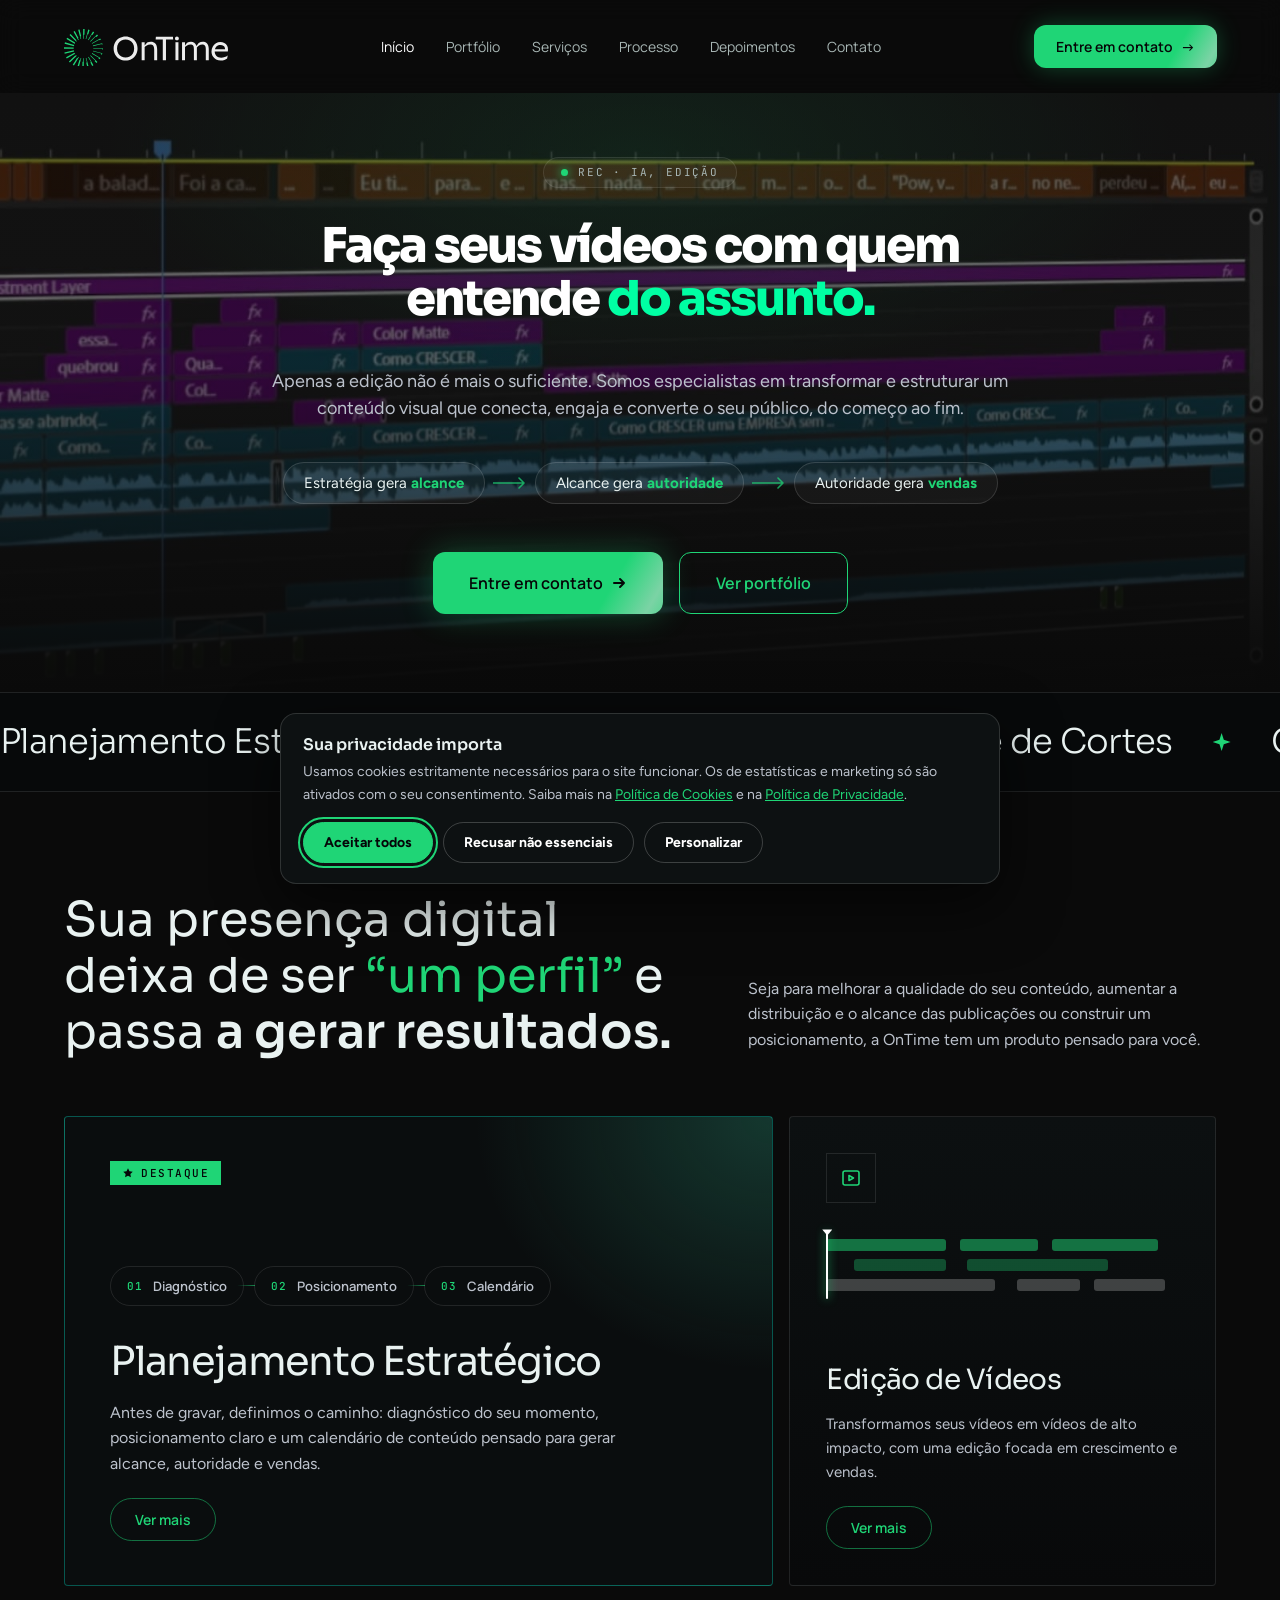
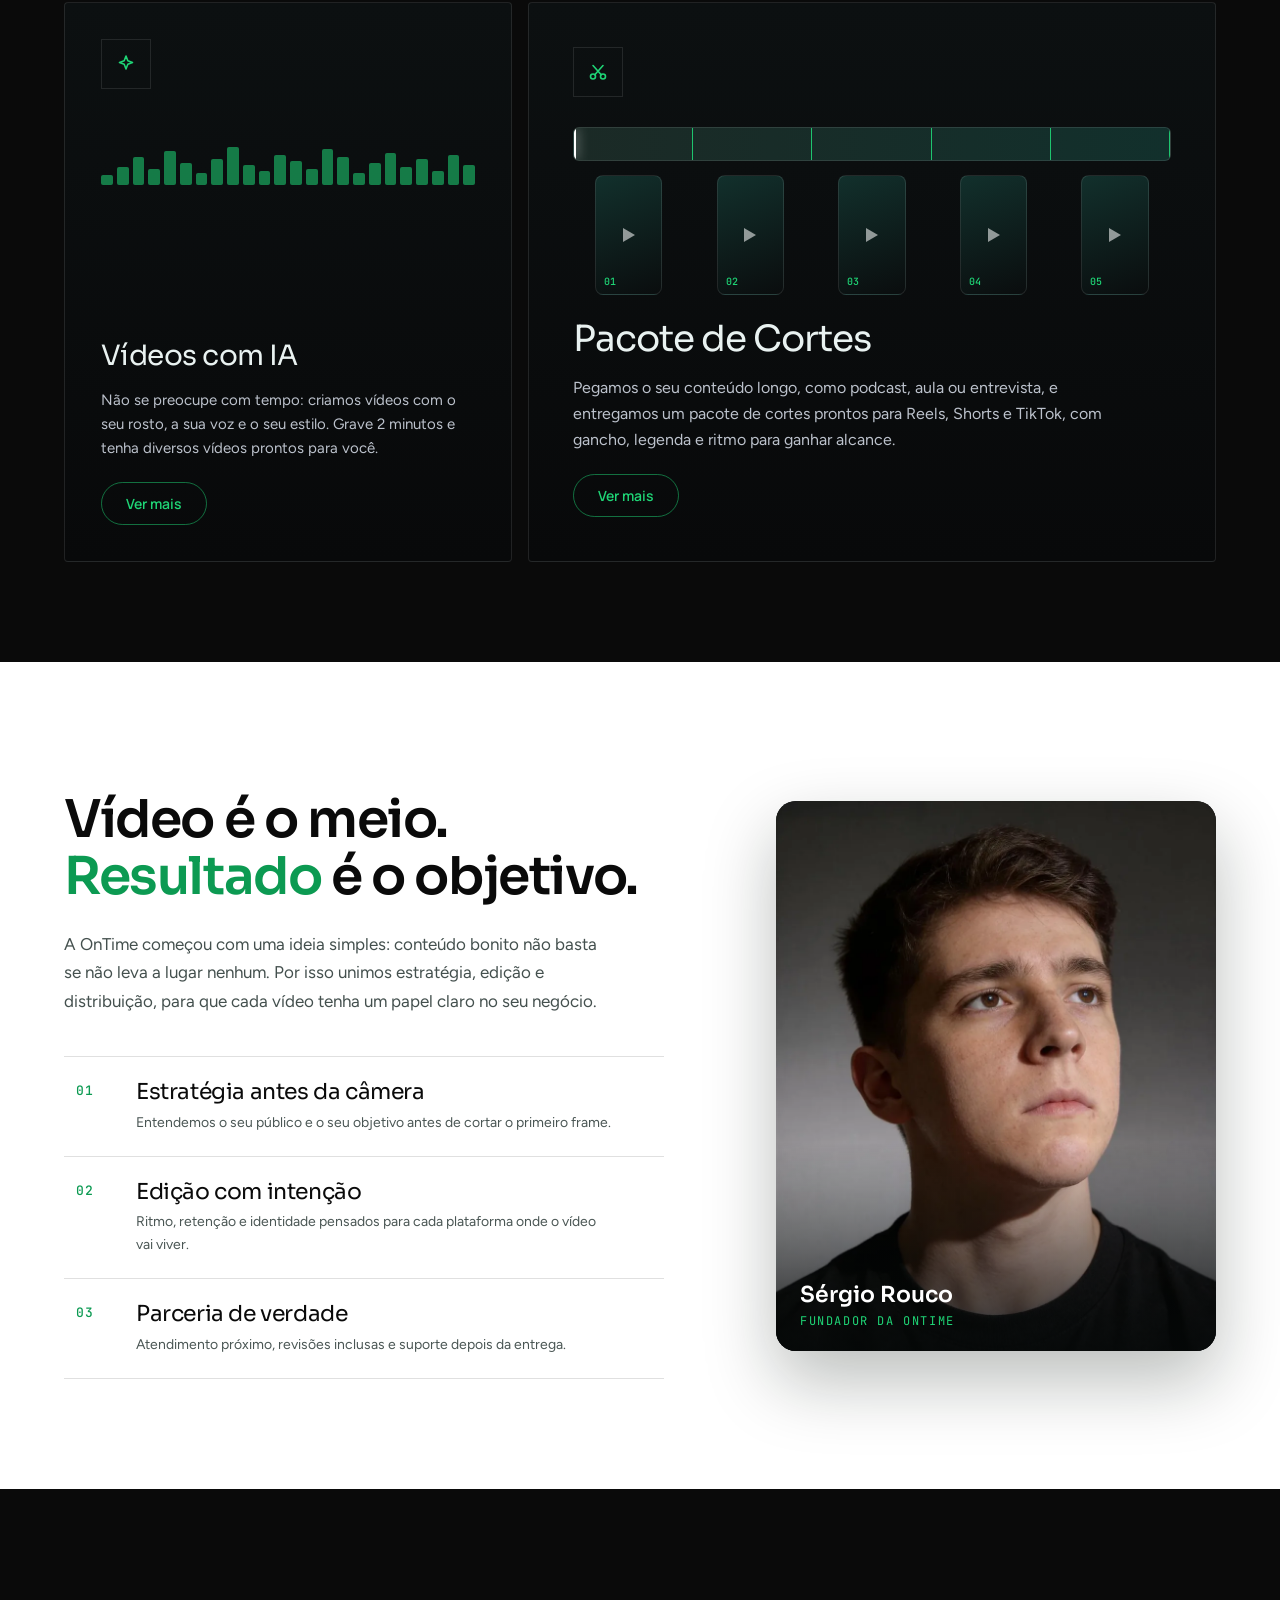
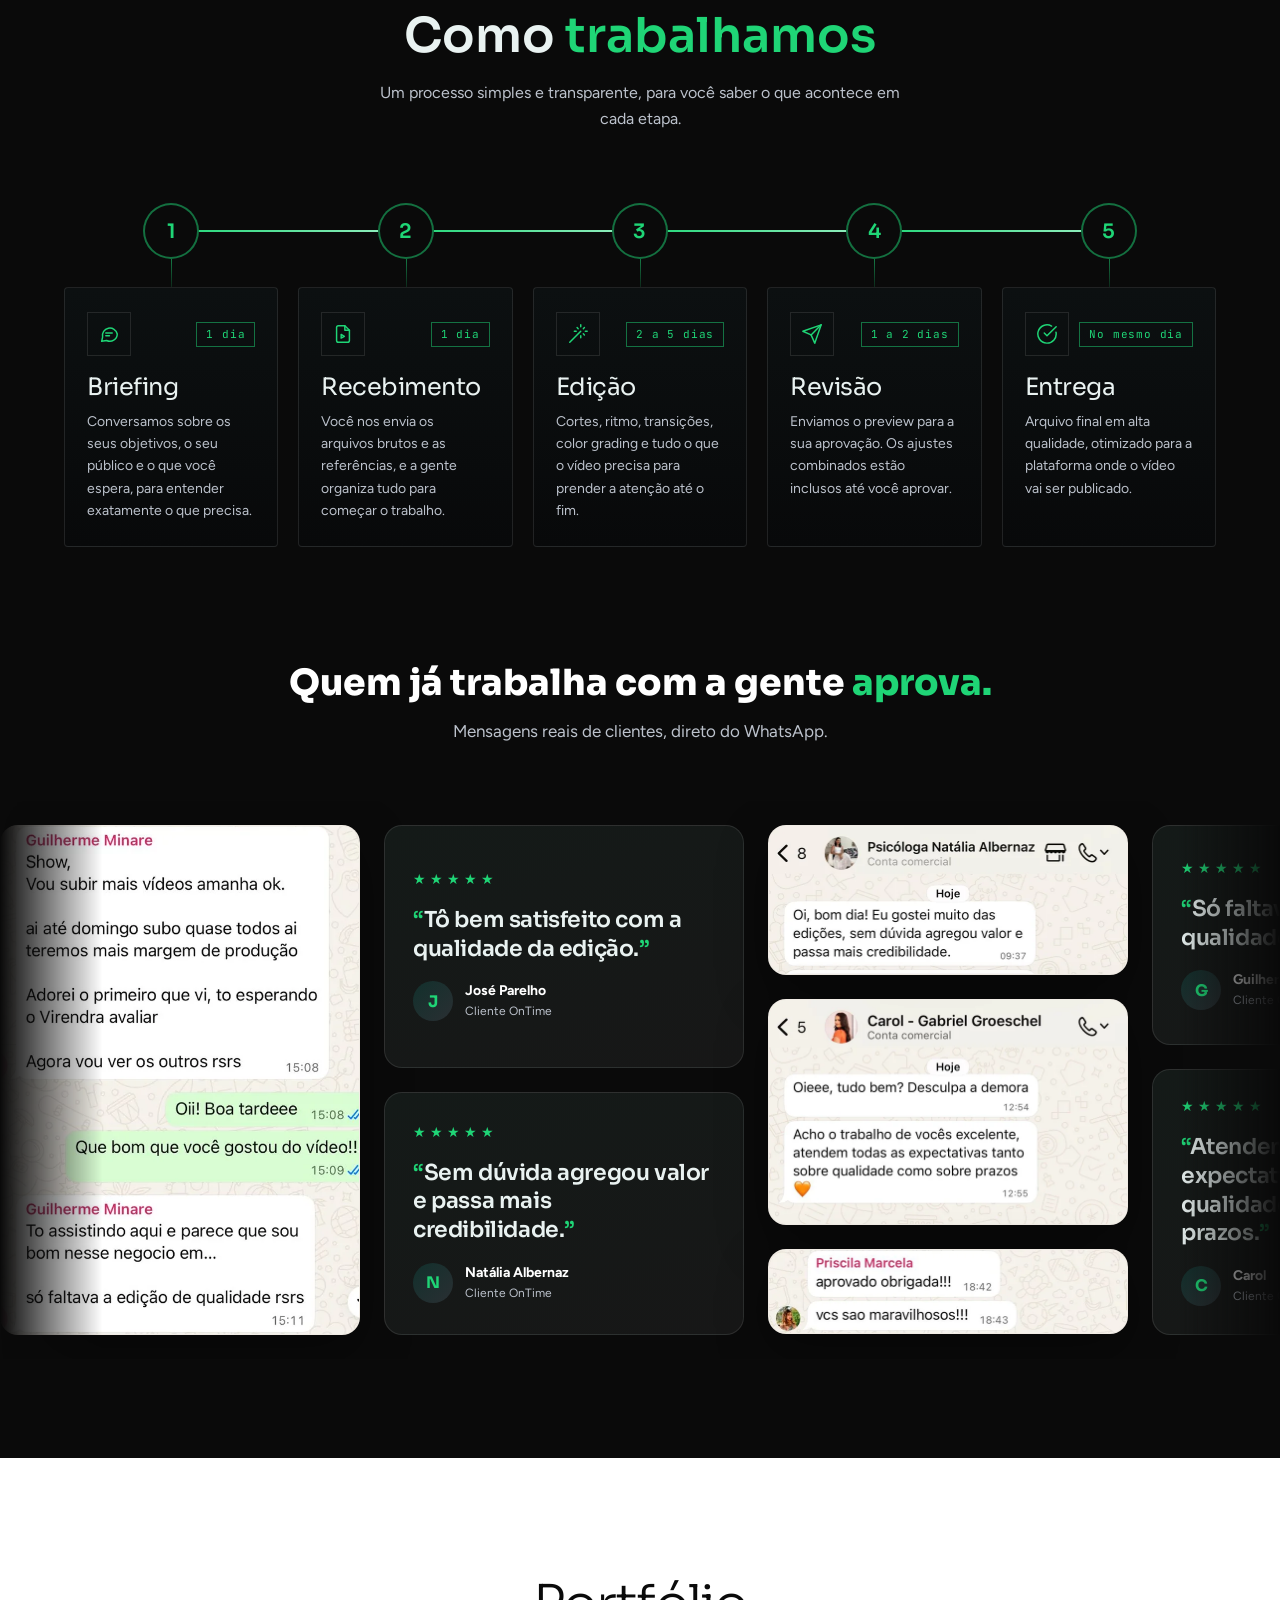
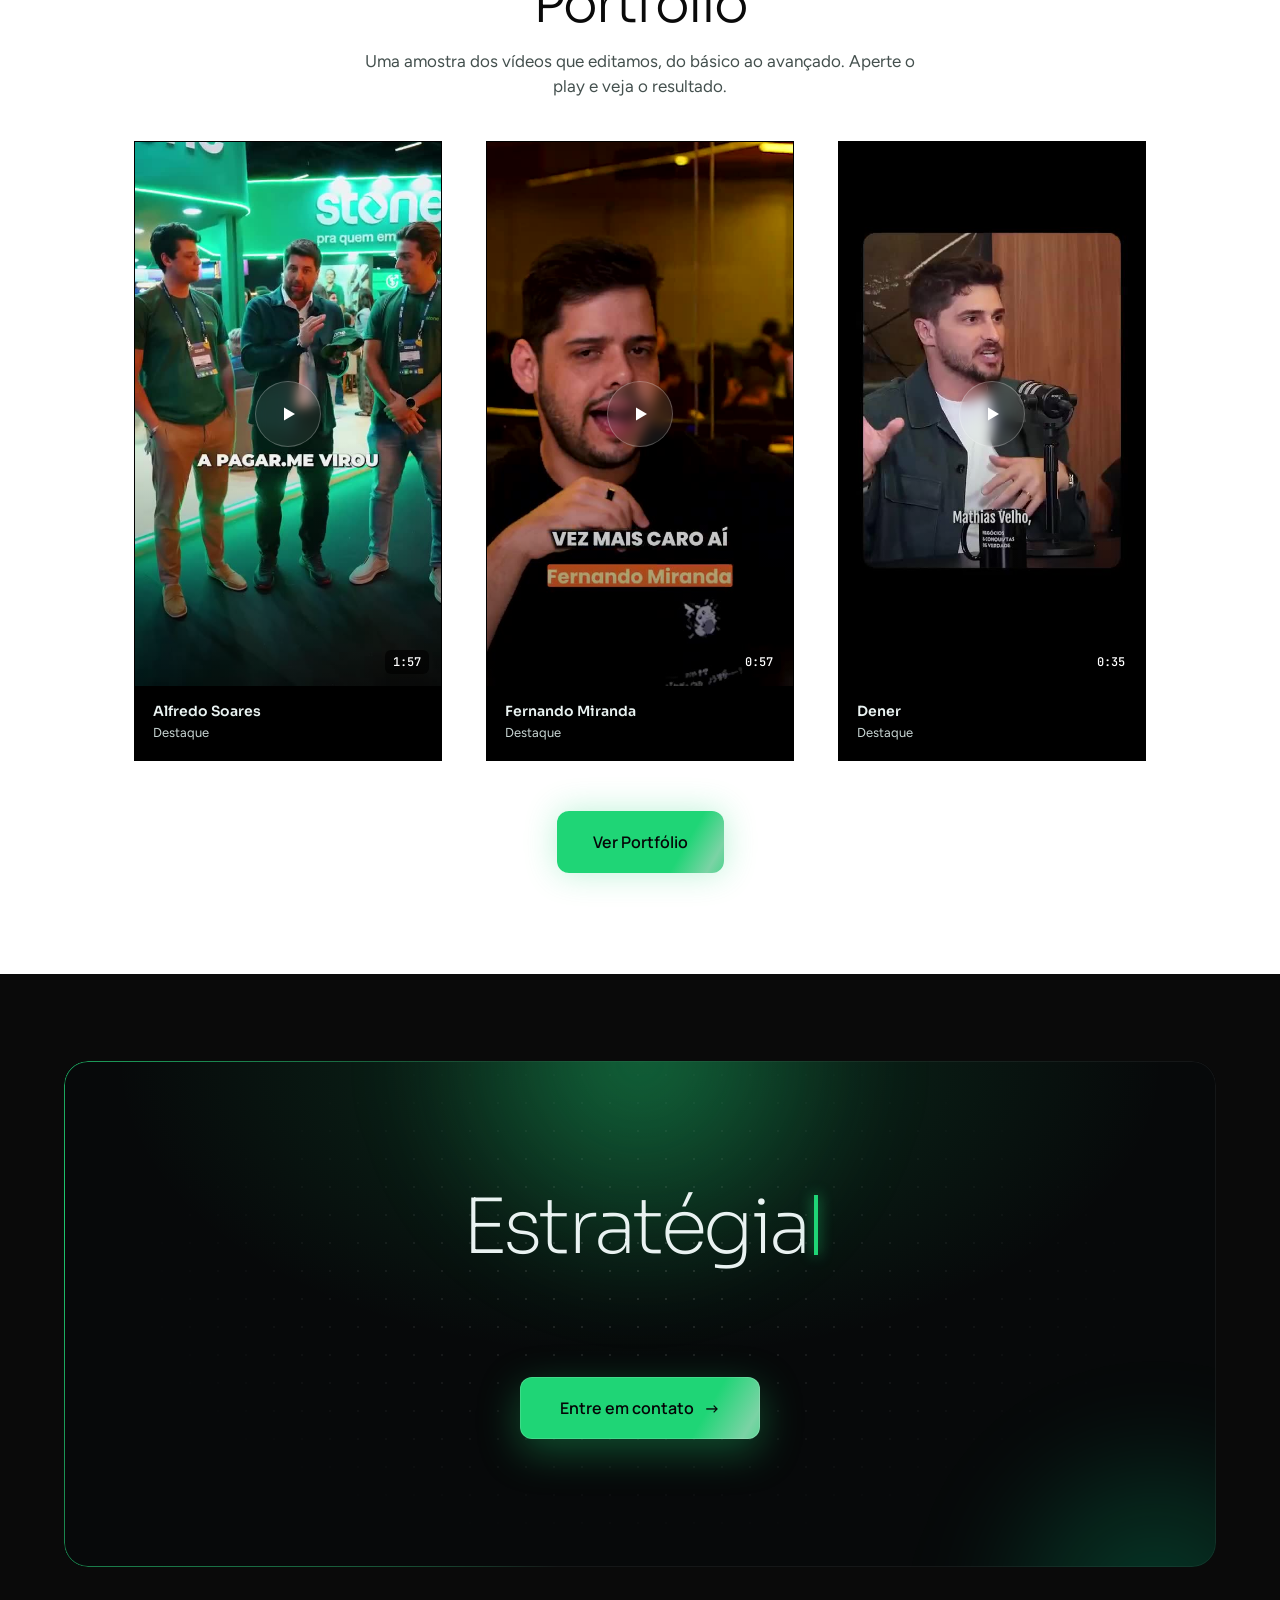
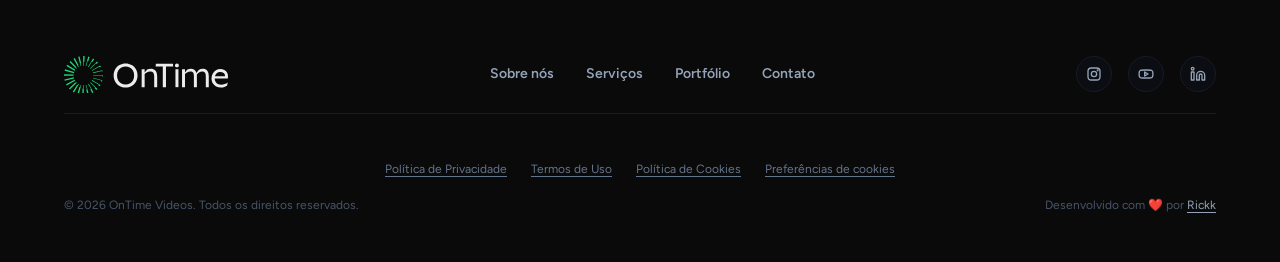
==== commit 4c413bef: "Depoimentos: carregar imagens e exibir sem esperar o scroll (corrige celular) Co-Authored-By: Claude" ====
--- a/index.html
+++ b/index.html
@@ -255,7 +255,7 @@
     </div>
   </div>
 </footer>
-<script src="script.js?v=111"></script>
+<script src="script.js?v=112"></script>
 <script src="supabase-config.js?v=2"></script>
 <script src="videos-db.js?v=3"></script>
 <script src="consent.js?v=35" defer></script>
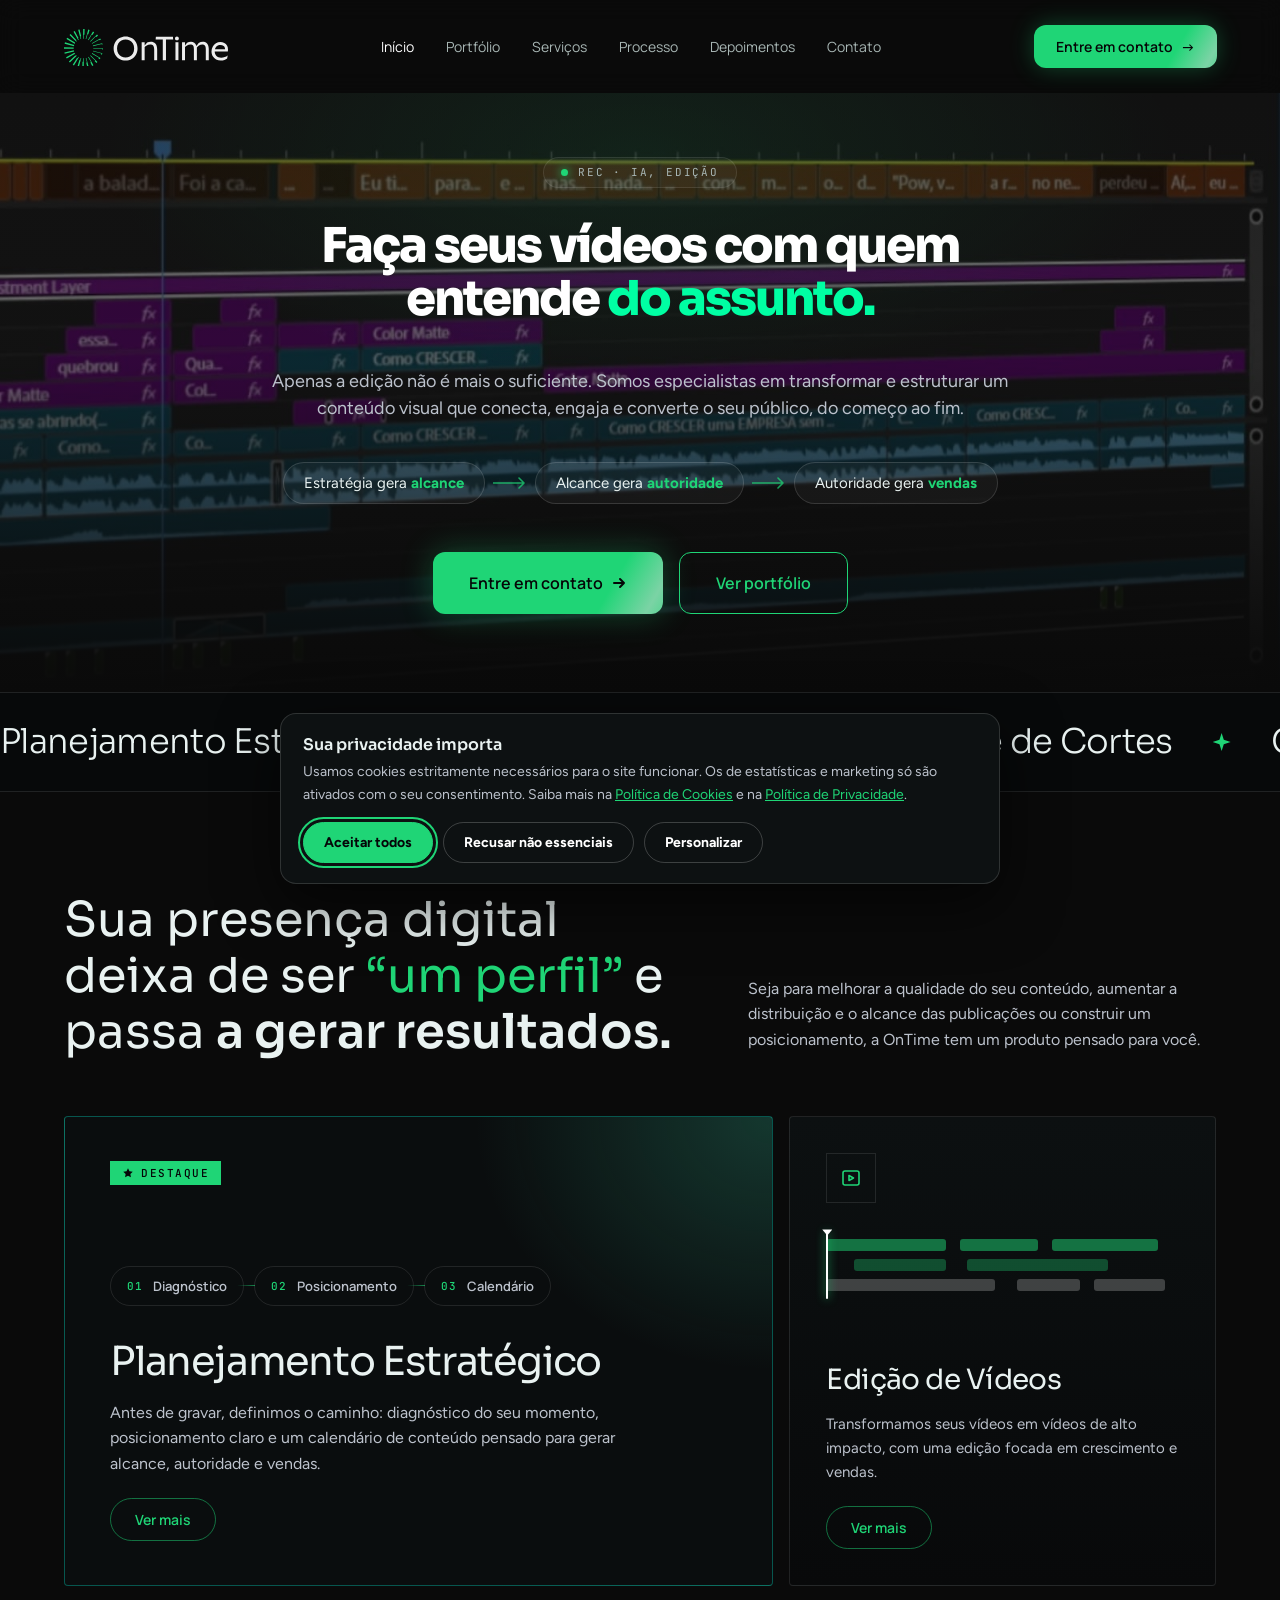
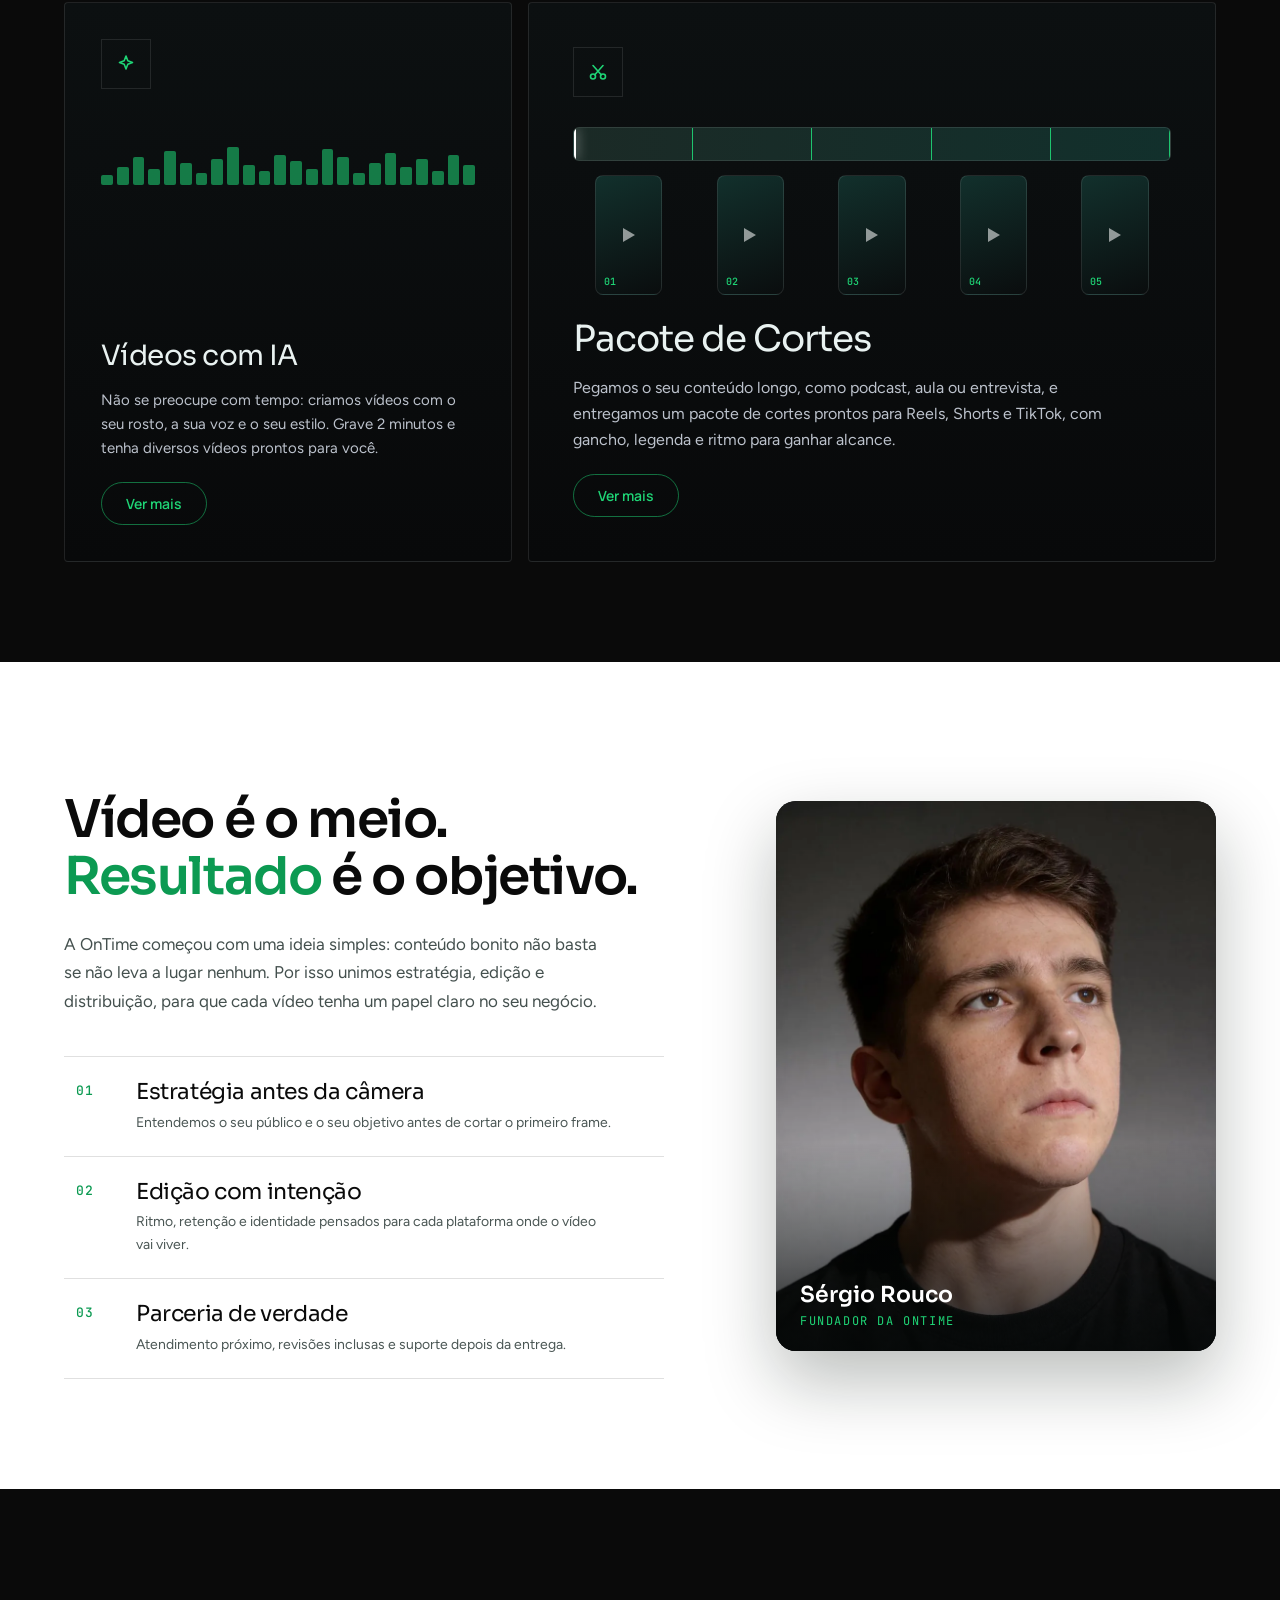
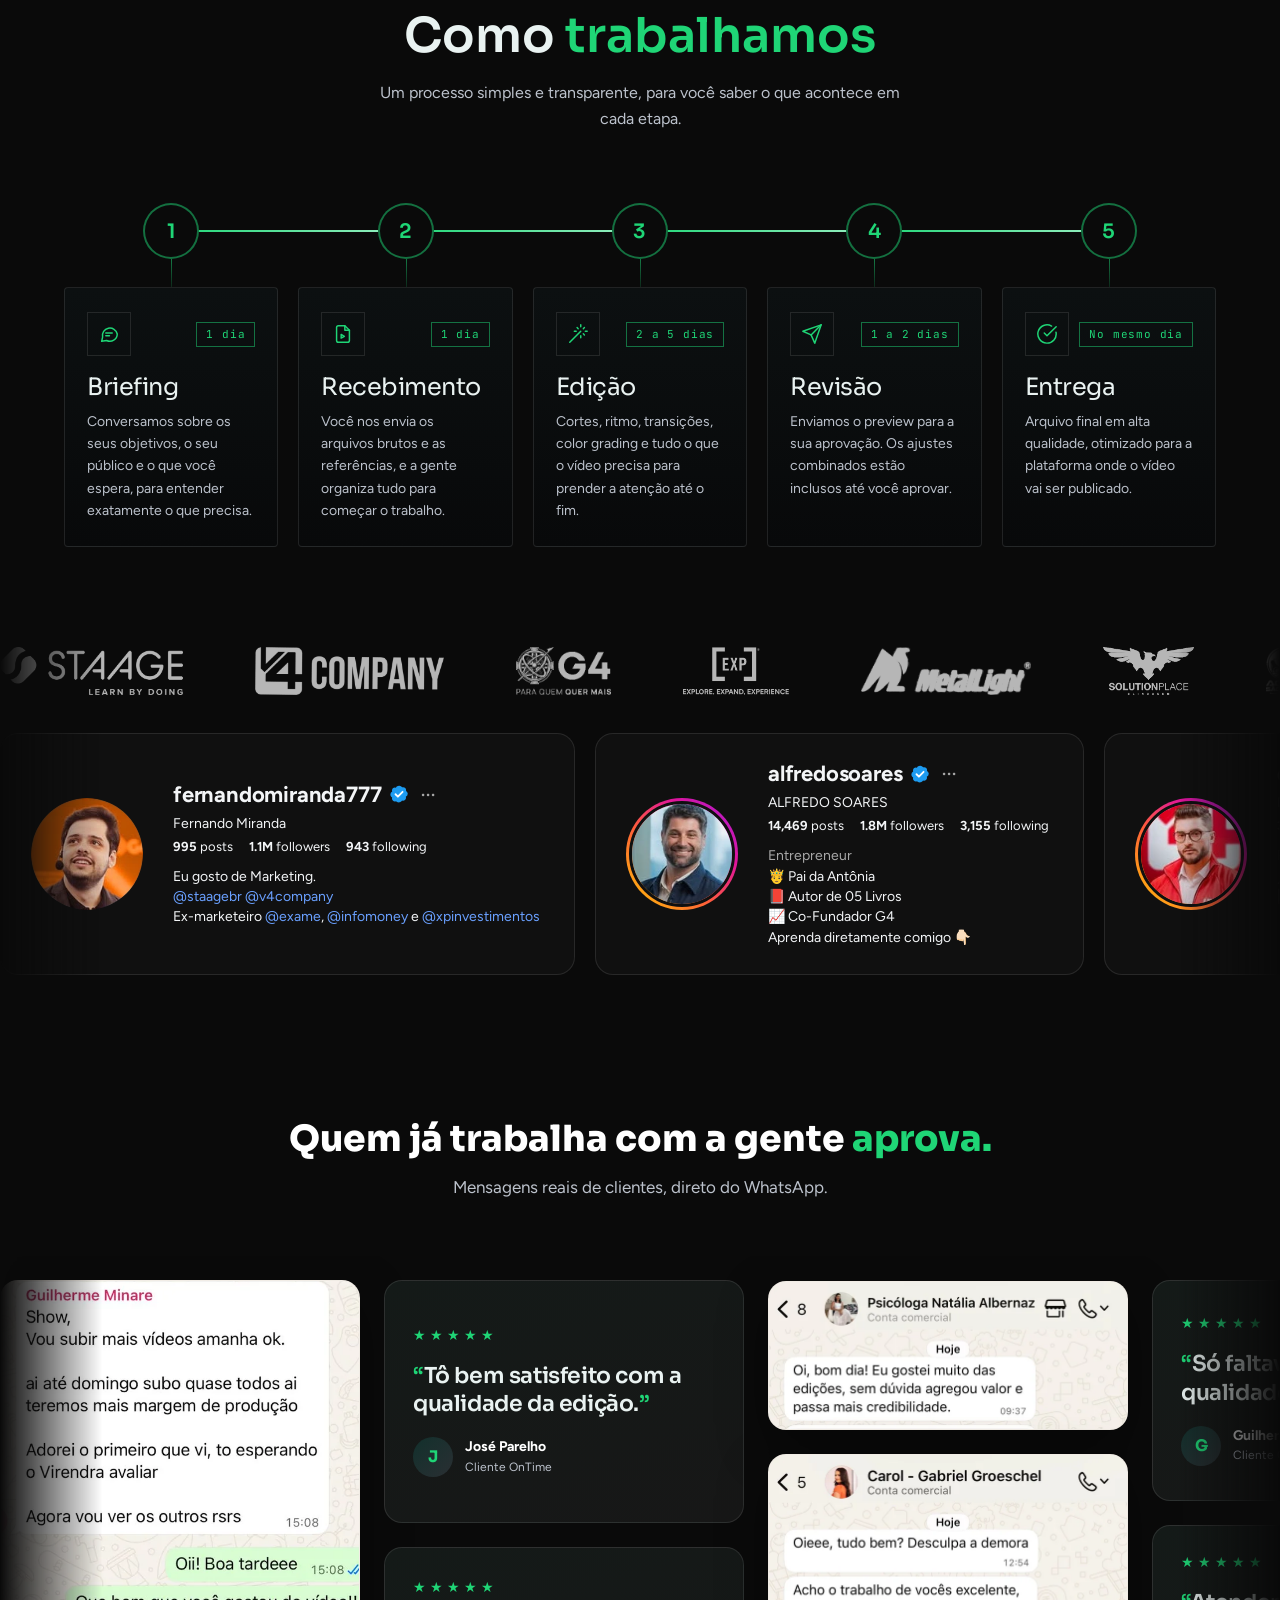
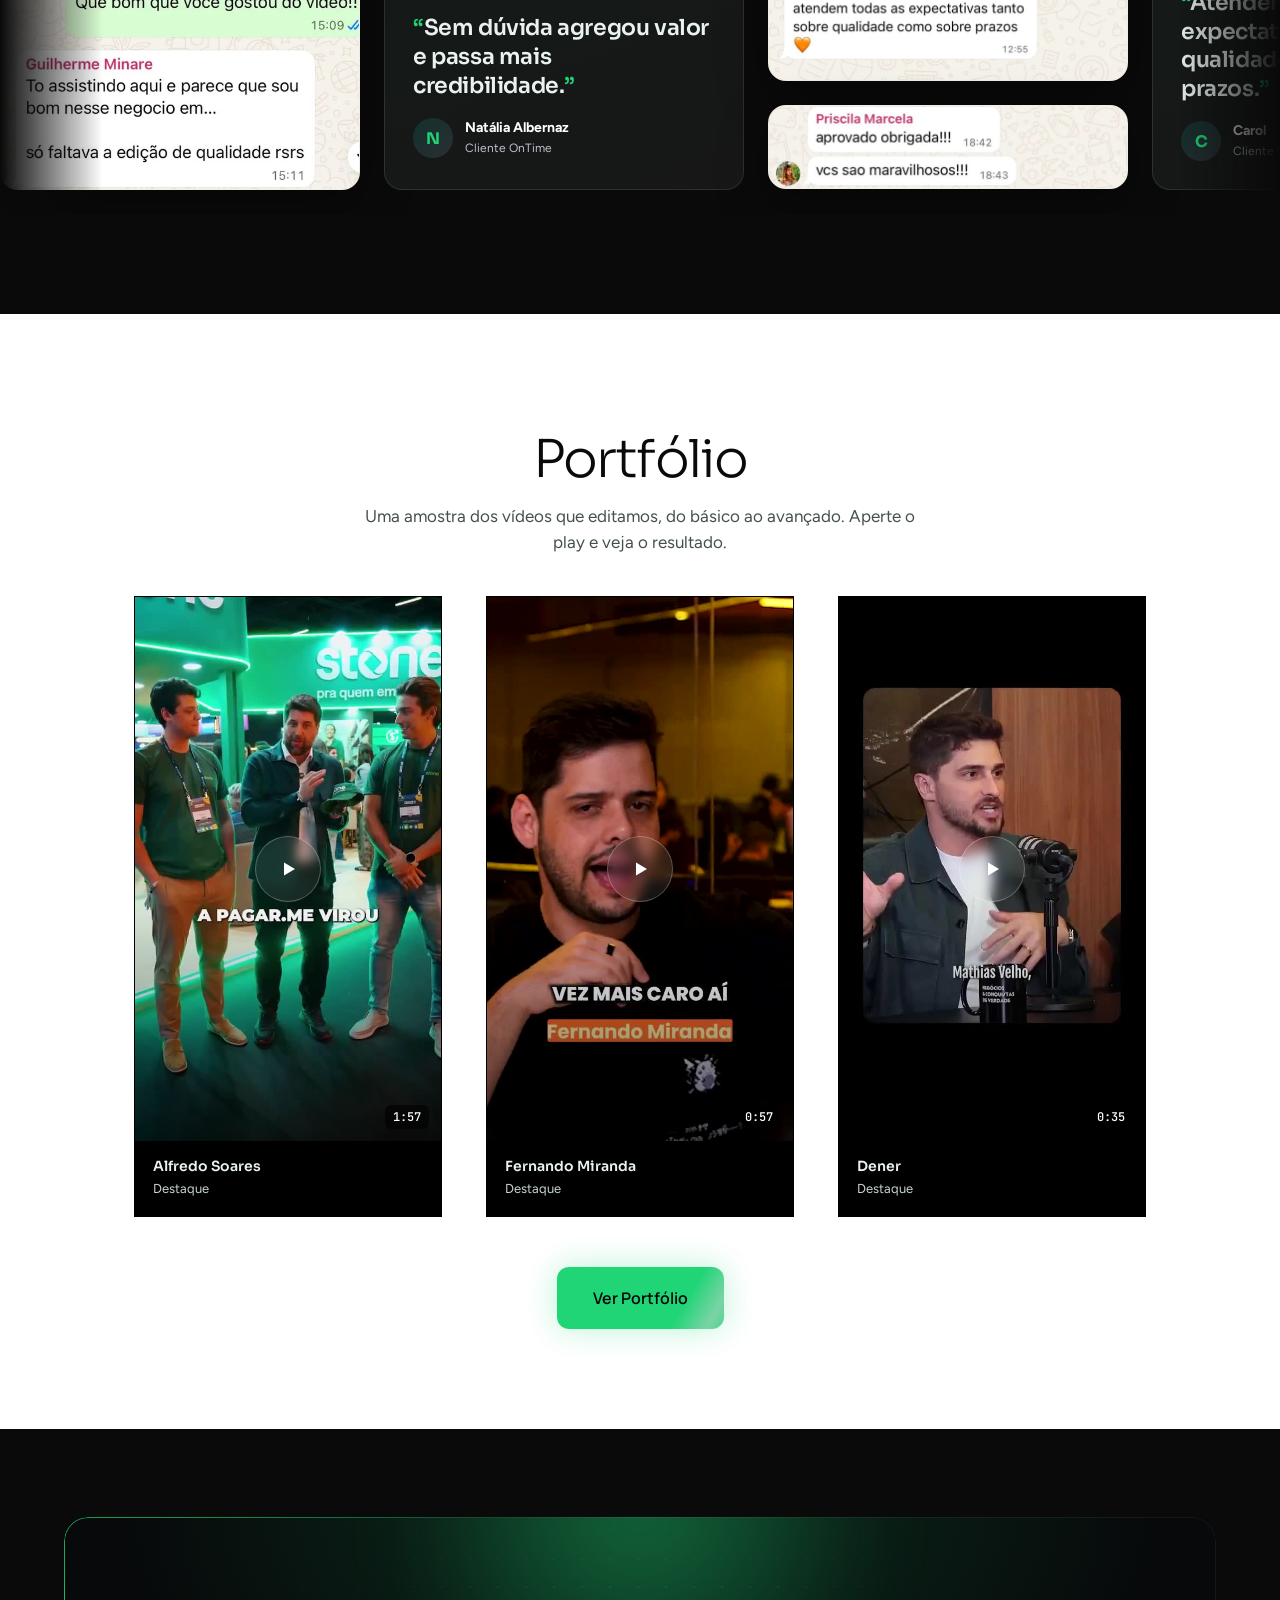
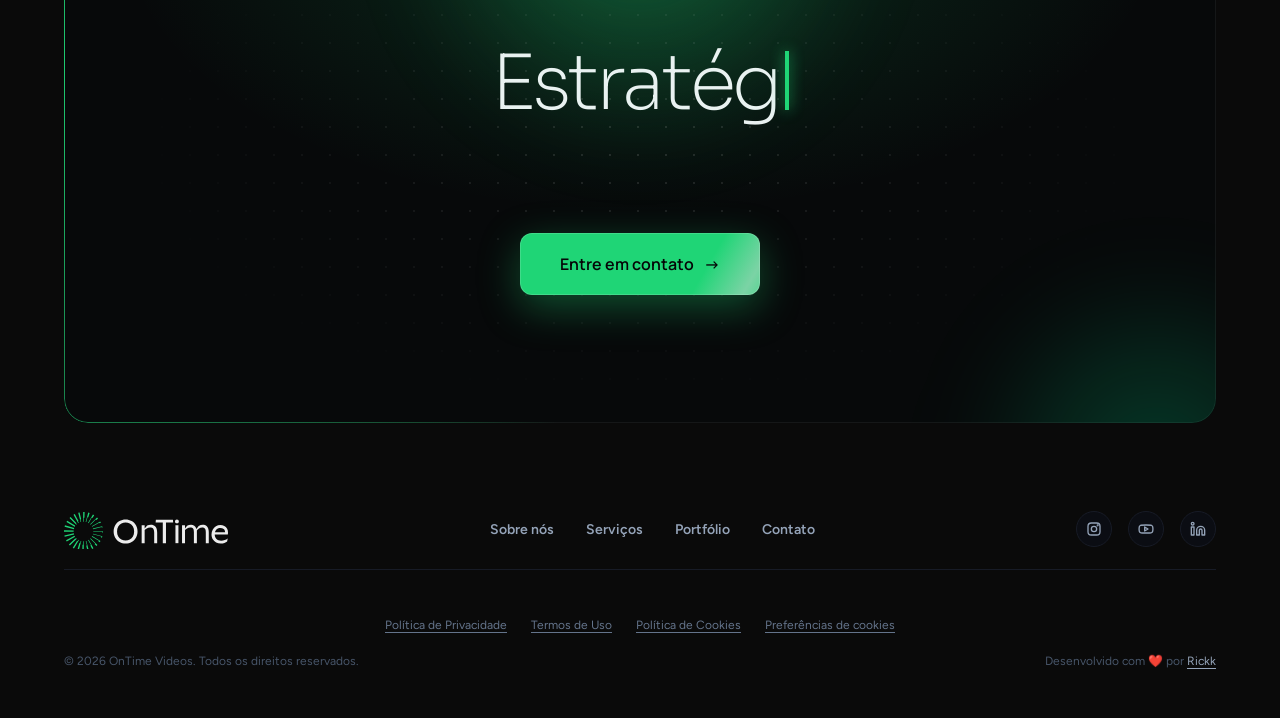
==== commit 242e0e2e: "Home: carrosséis de empresas e clientes, depoimentos abaixo Co-Authored-By: Claude Sonnet 5.5 <norep" ====
--- a/index.html
+++ b/index.html
@@ -1,263 +1,271 @@
-<!doctype html>
-<html lang="pt-BR">
-<head>
-<meta charset="utf-8">
-<meta name="viewport" content="width=device-width, initial-scale=1">
-<title>OnTime: Edição de vídeo, estratégia e conteúdos que vendem</title>
-<meta name="description" content="Estratégia, edição de vídeo e conteúdos que conectam, engajam e convertem. planejamento estratégico, pacote de cortes e vídeos com IA para o seu negócio.">
-<link rel="canonical" href="https://www.ontimevideos.com/">
-<meta name="robots" content="index,follow,max-image-preview:large">
-<meta name="theme-color" content="#0a0a0a">
-<meta name="color-scheme" content="dark">
-<meta name="author" content="OnTime">
-<meta property="og:type" content="website">
-<meta property="og:site_name" content="OnTime">
-<meta property="og:locale" content="pt_BR">
-<meta property="og:title" content="OnTime: Edição de vídeo, estratégia e conteúdos que vendem">
-<meta property="og:description" content="Estratégia, edição de vídeo e conteúdos que conectam, engajam e convertem. planejamento estratégico, pacote de cortes e vídeos com IA para o seu negócio.">
-<meta property="og:url" content="https://www.ontimevideos.com/">
-<meta property="og:image" content="https://www.ontimevideos.com/assets/og-image.png">
-<meta property="og:image:width" content="1200">
-<meta property="og:image:height" content="630">
-<meta property="og:image:alt" content="OnTime: Faça seus vídeos com quem entende do assunto">
-<meta name="twitter:card" content="summary_large_image">
-<meta name="twitter:title" content="OnTime: Edição de vídeo, estratégia e conteúdos que vendem">
-<meta name="twitter:description" content="Estratégia, edição de vídeo e conteúdos que conectam, engajam e convertem. planejamento estratégico, pacote de cortes e vídeos com IA para o seu negócio.">
-<meta name="twitter:image" content="https://www.ontimevideos.com/assets/og-image.png">
-<link rel="icon" href="assets/favicon.svg" type="image/svg+xml">
-<link rel="manifest" href="manifest.webmanifest">
-<script type="application/ld+json">
-{"@context":"https://schema.org","@graph":[
-{"@type":"Organization","@id":"https://www.ontimevideos.com/#org","name":"OnTime","legalName":"Ontime Videos LTDA","taxID":"44.533.500/0001-64","url":"https://www.ontimevideos.com/","logo":"https://www.ontimevideos.com/assets/logo.svg","description":"Estratégia, edição de vídeo e conteúdos que vendem.","founder":{"@type":"Person","name":"Sérgio Rouco"},"sameAs":["https://www.instagram.com/ontime.videos/"]},
-{"@type":"WebSite","@id":"https://www.ontimevideos.com/#website","url":"https://www.ontimevideos.com/","name":"OnTime","inLanguage":"pt-BR","publisher":{"@id":"https://www.ontimevideos.com/#org"}},
-{"@type":"ProfessionalService","@id":"https://www.ontimevideos.com/#service","name":"OnTime","url":"https://www.ontimevideos.com/","image":"https://www.ontimevideos.com/assets/og-image.png","areaServed":"BR","hasOfferCatalog":{"@type":"OfferCatalog","name":"Serviços","itemListElement":[
-{"@type":"Offer","itemOffered":{"@type":"Service","name":"Pacote de Cortes","description":"Cortes prontos para Reels, Shorts e TikTok a partir de conteúdos longos, com gancho, legenda e ritmo."}},
-{"@type":"Offer","itemOffered":{"@type":"Service","name":"Edição de Vídeos","description":"Vídeos de alto impacto, com edição focada em crescimento e vendas."}},
-{"@type":"Offer","itemOffered":{"@type":"Service","name":"Vídeos com IA","description":"Vídeos com o seu rosto, a sua voz e o seu estilo a partir de 2 minutos de gravação."}},
-{"@type":"Offer","itemOffered":{"@type":"Service","name":"Planejamento Estratégico","description":"Diagnóstico, posicionamento e calendário de conteúdo para gerar alcance, autoridade e vendas."}}
-]}}]}
-</script>
-<link rel="preconnect" href="https://fonts.googleapis.com">
-<link rel="preconnect" href="https://fonts.gstatic.com" crossorigin>
-<link href="https://fonts.googleapis.com/css2?family=Figtree:wght@400;600;700;800&family=JetBrains+Mono:wght@400;500&family=Manrope:wght@400;600&family=Sora:wght@200;300;400;600;800&display=swap" rel="stylesheet">
-<link rel="stylesheet" href="styles.css?v=110">
-<link rel="stylesheet" href="legal.css?v=25">
-</head>
-<body>
-<script>document.documentElement.classList.add("js")</script>
-<a class="skip" href="#conteudo">Pular para o conteúdo</a>
-
-<header class="nav" id="top">
-  <div class="nav__in">
-    <a href="#top" class="nav__logo" aria-label="OnTime"><svg xmlns="http://www.w3.org/2000/svg" viewBox="0 0 164 39" fill="none"><g fill="#1fd576"><path transform="translate(29.26 21.15)" d="M9.65 1.49L9.09 1.48C9.12 1.22 9.14 0.64 9.13 0.62L0.00 0.62L0.00 0.00L9.67 0.09L9.65 1.49Z"/><path transform="translate(0.39 23.18)" d="M9.70 1.20L0.34 3.62L0.00 2.26L9.42 0.00C9.49 0.41 9.58 0.81 9.70 1.20Z"/><path transform="translate(28.84 16.20)" d="M9.70 1.36L9.04 1.52C8.97 1.24 8.88 0.97 8.78 0.70L0.16 3.02C0.11 2.82 0.06 2.62 0.00 2.42L9.36 0.00L9.70 1.36Z"/><path transform="translate(2.06 25.73)" d="M9.10 0.98L0.68 5.75L0.00 4.52L8.33 0.00C8.39 0.20 8.46 0.40 8.53 0.60L8.79 0.45C8.89 0.63 8.99 0.81 9.10 0.98L9.10 0.98Z"/><path transform="translate(27.78 11.52)" d="M9.10 1.23L8.01 1.82C7.84 1.59 7.67 1.37 7.49 1.15L0.31 5.30C0.21 5.12 0.11 4.94 0.00 4.77L8.42 0.00L9.10 1.23L9.10 1.23Z"/><path transform="translate(4.91 28.25)" d="M7.88 0.44L0.97 7.23L0.00 6.22L6.55 0.00C6.66 0.19 6.77 0.38 6.88 0.57L7.44 0.01C7.58 0.16 7.73 0.30 7.88 0.44L7.88 0.44Z"/><path transform="translate(26.14 7.53)" d="M7.88 1.01L6.31 2.49C6.09 2.33 5.85 2.18 5.62 2.03L0.44 7.22C0.30 7.07 0.15 6.93 0.00 6.79L6.90 0.00L7.88 1.01L7.88 1.01Z"/><path transform="translate(8.76 29.87)" d="M6.12 0.31L1.20 8.65L0.00 7.93L4.38 0.79C4.52 0.96 4.68 1.13 4.83 1.29L5.58 0.00C5.75 0.11 5.93 0.21 6.12 0.31L6.12 0.31Z"/><path transform="translate(24.06 4.48)" d="M6.12 0.72L4.39 3.54C4.13 3.46 3.87 3.39 3.61 3.32L0.54 8.65C0.36 8.54 0.18 8.44 0.00 8.35L4.91 0.00L6.11 0.72L6.12 0.72Z"/><path transform="translate(0.00 20.36)" d="M9.67 1.49L0.00 1.40L0.02 0.00L9.71 0.26C9.68 0.55 9.67 1.38 9.67 1.49L9.67 1.49Z"/><path transform="translate(13.34 30.91)" d="M3.94 0.16L1.35 9.49L0.00 9.10L2.13 1.91C2.32 2.05 2.52 2.19 2.72 2.32L3.34 0.00C3.54 0.06 3.74 0.11 3.94 0.16L3.94 0.16Z"/><path transform="translate(21.66 2.60)" d="M3.94 0.39L2.64 4.75C2.38 4.75 2.12 4.75 1.86 4.76L0.60 9.49C0.40 9.43 0.20 9.38 0.00 9.34L2.59 0.00L3.94 0.39Z"/><path transform="translate(19.11 2.00)" d="M1.49 0.02L1.34 5.80C1.09 5.86 0.86 5.93 0.62 6.01L0.62 9.69C0.53 9.68 0.44 9.68 0.35 9.68C0.24 9.68 0.12 9.69 0.00 9.69L0.09 0.00L1.49 0.02Z"/><path transform="translate(18.33 31.31)" d="M1.49 0.00L1.40 9.69L0.00 9.67L0.17 3.24C0.40 3.33 0.64 3.42 0.87 3.51L0.87 0.00C0.96 0.01 1.05 0.01 1.14 0.01C1.26 0.01 1.37 0.00 1.49 0.00Z"/><path transform="translate(14.18 2.39)" d="M3.01 9.56C2.81 9.61 2.61 9.66 2.41 9.72L0.00 0.34L1.36 0.00L2.97 6.72C2.76 6.83 2.55 6.95 2.35 7.07L3.01 9.56L3.01 9.56Z"/><path transform="translate(21.75 30.89)" d="M1.65 9.72L0.44 4.64C0.70 4.68 0.96 4.71 1.22 4.73L0.00 0.16C0.20 0.12 0.40 0.06 0.59 0.00L3.01 9.38L1.65 9.72L1.65 9.72Z"/><path transform="translate(9.51 4.06)" d="M5.29 8.80C5.11 8.90 4.93 9.01 4.76 9.12L0.00 0.68L1.23 0.00L4.97 6.92C4.80 7.07 4.64 7.23 4.47 7.38L5.29 8.80L5.29 8.80Z"/><path transform="translate(24.14 29.82)" d="M4.07 9.12L2.19 5.66C2.46 5.62 2.73 5.56 2.99 5.51L0.00 0.31C0.18 0.22 0.36 0.11 0.53 0.00L5.29 8.43L4.07 9.12L4.07 9.12Z"/><path transform="translate(5.52 6.92)" d="M7.21 7.45C7.06 7.59 6.92 7.74 6.78 7.89L0.00 0.98L1.01 0.00L6.94 6.27C6.82 6.45 6.69 6.63 6.57 6.81L7.21 7.45L7.21 7.45Z"/><path transform="translate(26.21 28.19)" d="M6.20 7.89L4.35 5.93C4.60 5.81 4.85 5.67 5.09 5.54L0.00 0.44C0.15 0.30 0.30 0.15 0.44 0.00L7.21 6.92L6.20 7.89L6.20 7.89Z"/><path transform="translate(2.48 10.78)" d="M8.64 5.59C8.53 5.77 8.43 5.94 8.33 6.13L8.08 5.98L0.00 1.20L0.72 0.00L8.56 4.82C8.47 5.01 8.39 5.20 8.31 5.40L8.64 5.59L8.64 5.59Z"/><path transform="translate(27.82 26.10)" d="M7.91 6.12L6.52 5.26C6.72 5.06 6.91 4.86 7.10 4.64L0.00 0.54C0.11 0.36 0.21 0.18 0.31 0.00L8.64 4.92L7.91 6.12Z"/><path transform="translate(0.59 15.36)" d="M9.67 2.76C9.53 3.14 9.41 3.54 9.32 3.94L9.31 3.94L0.00 1.35L0.39 0.00L9.67 2.76Z"/><path transform="translate(28.87 23.70)" d="M9.09 3.94L8.24 3.69C8.36 3.43 8.47 3.17 8.58 2.90L0.00 0.60C0.06 0.40 0.11 0.20 0.15 0.00L9.47 2.59L9.09 3.94L9.09 3.94Z"/></g><g fill="#ececec"><path transform="translate(49.64 9.45)" d="M18.04 1.57C16.22 0.52 14.19 0.00 11.95 0.00C9.70 0.00 7.67 0.52 5.86 1.57C4.04 2.62 2.61 4.06 1.57 5.88C0.52 7.71 0.00 9.76 0.00 12.03C0.00 14.31 0.53 16.36 1.59 18.19C2.64 20.01 4.08 21.45 5.91 22.50C7.73 23.55 9.74 24.07 11.95 24.07C14.15 24.07 16.17 23.55 17.99 22.50C19.81 21.45 21.25 20.01 22.31 18.19C23.37 16.36 23.90 14.31 23.90 12.03C23.90 9.76 23.37 7.71 22.33 5.88C21.28 4.06 19.85 2.62 18.04 1.57L18.04 1.57ZM19.28 16.98C18.48 18.35 17.42 19.36 16.12 20.04C14.82 20.71 13.43 21.05 11.95 21.05C10.47 21.05 9.08 20.71 7.77 20.04C6.47 19.36 5.41 18.35 4.61 16.98C3.80 15.62 3.40 13.97 3.40 12.03C3.40 10.10 3.80 8.45 4.61 7.09C5.41 5.72 6.47 4.71 7.77 4.03C9.08 3.35 10.47 3.02 11.95 3.02C13.42 3.02 14.82 3.35 16.12 4.03C17.42 4.71 18.48 5.72 19.28 7.09C20.09 8.45 20.49 10.10 20.49 12.03C20.49 13.97 20.09 15.62 19.28 16.98Z"/><path transform="translate(77.67 14.86)" d="M9.19 0.00C7.80 0.00 6.60 0.28 5.50 0.75L2.98 3.69L2.98 0.36L0.00 0.36L0.00 18.30L2.98 18.30L2.98 5.26C3.97 4.19 5.85 2.63 8.51 2.63C11.03 2.63 12.52 3.91 12.52 7.78L12.52 18.30L15.50 18.30L15.50 7.53C15.50 2.13 12.73 0.00 9.19 0.00Z"/><path transform="translate(91.63 9.80)" d="M0.25 0.00L0.00 2.81L7.16 2.81L7.16 23.36L10.35 23.36L10.35 2.81L17.54 2.81L17.29 0.00L0.25 0.00Z"/><path transform="translate(111.45 15.22)" d="M2.98 0.00L0.00 0.00L0.00 17.94L2.98 17.94L2.98 0.00Z"/><path transform="translate(147.51 15.11)" d="M16.49 7.28C16.49 5.74 16.16 4.42 15.50 3.32C14.84 2.22 13.93 1.39 12.77 0.83C11.61 0.28 10.31 0.00 8.87 0.00C7.26 0.00 5.78 0.40 4.42 1.21C3.06 2.01 1.98 3.13 1.19 4.55C0.40 5.97 0.00 7.56 0.00 9.31C0.00 11.06 0.42 12.74 1.26 14.12C2.10 15.51 3.22 16.57 4.61 17.32C6.01 18.07 7.52 18.44 9.15 18.44C10.59 18.44 11.85 18.25 12.93 17.87C14.00 17.49 14.90 17.01 15.61 16.42L16.17 13.29L16.10 13.29C15.32 14.00 14.36 14.57 13.21 14.99C12.07 15.42 10.88 15.63 9.65 15.63C7.68 15.63 6.12 15.08 4.95 13.96C3.87 12.94 3.29 11.44 3.20 9.49L16.32 9.49C16.43 8.71 16.50 7.97 16.50 7.29L16.49 7.28ZM3.41 7.07C3.64 6.11 4.07 5.28 4.68 4.57C5.68 3.42 7.02 2.84 8.73 2.84C10.15 2.84 11.29 3.21 12.17 3.94C13.04 4.68 13.52 5.72 13.59 7.07L3.41 7.07L3.41 7.07Z"/><path transform="translate(110.97 9.45)" d="M1.95 3.91C3.03 3.91 3.90 3.03 3.90 1.95C3.90 0.87 3.03 0.00 1.95 0.00C0.87 0.00 0.00 0.87 0.00 1.95C0.00 3.03 0.87 3.91 1.95 3.91Z"/><path transform="translate(118.03 14.86)" d="M20.75 0.00C19.30 0.00 17.91 0.39 16.63 1.14L14.40 4.23C13.51 0.96 11.31 0.00 8.97 0.00C7.55 0.00 6.21 0.36 5.04 1.00L2.98 3.70L2.98 0.36L0.00 0.36L0.00 18.30L2.98 18.30L2.98 5.26C4.01 4.19 5.64 2.63 8.51 2.63C10.71 2.63 11.88 3.55 11.88 7.28L11.88 18.30L14.86 18.30L14.86 5.59C15.87 4.29 17.66 2.63 20.32 2.63C22.20 2.63 23.77 3.45 23.77 7.28L23.77 18.30L26.75 18.30L26.75 7.03C26.75 1.63 23.66 0.00 20.75 0.00L20.75 0.00Z"/></g></svg></a>
-    <nav class="nav__links" aria-label="Principal">
-      <a href="./" aria-current="page">Início</a>
-      <a href="portfolio/">Portfólio</a>
-      <a href="#servicos">Serviços</a>
-      <a href="#processo">Processo</a>
-      <a href="#depoimentos">Depoimentos</a>
-      <a href="#contato">Contato</a>
-    </nav>
-    <a href="https://api.whatsapp.com/send/?phone=14693275704&amp;text=Vim+pelo+site+da+OnTime+e+quero+saber+mais+sobre+as+edi%C3%A7%C3%B5es&amp;type=phone_number&amp;app_absent=0" class="nav__cta" target="_blank" rel="noopener noreferrer">Entre em contato</a>
-  </div>
-</header>
-
-<main id="conteudo" tabindex="-1">
-  <section class="hero">
-    <div class="rec"><i></i>REC · IA, EDIÇÃO</div>
-    <h1>Faça seus vídeos com quem entende <span class="g">do assunto.</span></h1>
-    <p class="hero__sub">Apenas a edição não é mais o suficiente. Somos especialistas em transformar e estruturar um conteúdo visual que conecta, engaja e converte o seu público, do começo ao fim.</p>
-    <ul class="hero__chain" aria-label="Estratégia gera alcance, alcance gera autoridade, autoridade gera vendas"><li class="chain__step">Estratégia gera <b>alcance</b></li><li class="chain__arr" aria-hidden="true"><svg width="34" height="12" viewBox="0 0 34 12" fill="none"><path d="M0 6h31M26 1l5 5-5 5" stroke="currentColor" stroke-width="1.6" stroke-linecap="round" stroke-linejoin="round"/></svg></li><li class="chain__step">Alcance gera <b>autoridade</b></li><li class="chain__arr" aria-hidden="true"><svg width="34" height="12" viewBox="0 0 34 12" fill="none"><path d="M0 6h31M26 1l5 5-5 5" stroke="currentColor" stroke-width="1.6" stroke-linecap="round" stroke-linejoin="round"/></svg></li><li class="chain__step">Autoridade gera <b>vendas</b></li></ul>
-    <div class="hero__ctas">
-      <a href="https://api.whatsapp.com/send/?phone=14693275704&amp;text=Vim+pelo+site+da+OnTime+e+quero+saber+mais+sobre+as+edi%C3%A7%C3%B5es&amp;type=phone_number&amp;app_absent=0" class="btn btn--grad" target="_blank" rel="noopener noreferrer">Entre em contato
-        <svg width="16" height="16" viewBox="0 0 16 16" fill="none" stroke="currentColor" stroke-width="2" stroke-linecap="round" stroke-linejoin="round"><path d="M3 8h10M9 4l4 4-4 4"/></svg>
-      </a>
-      <a href="portfolio/" class="btn btn--outline">Ver portfólio</a>
-    </div>
-    <div class="hero__bg" aria-hidden="true">
-      <video autoplay muted loop playsinline preload="auto" poster="assets/telas-poster.jpg?v=3" tabindex="-1"><source src="assets/telas.mp4?v=3" type="video/mp4"></video>
-    </div>
-  </section>
-
-  <section class="marquee" id="clientes" aria-label="Serviços">
-    <div class="marquee__track">
-      <ul>
-        <li>Planejamento Estratégico</li><li>Edição de Vídeo</li><li>Pacote de Cortes</li><li>Conteúdos que Vendem</li><li>Volume de Vídeos</li>
-      </ul>
-      <ul aria-hidden="true">
-        <li>Planejamento Estratégico</li><li>Edição de Vídeo</li><li>Pacote de Cortes</li><li>Conteúdos que Vendem</li><li>Volume de Vídeos</li>
-      </ul>
-    </div>
-  </section>
-
-  <section class="services wrap" id="servicos">
-    <div class="services__head reveal">
-      <div>
-        <h2>Sua presença digital deixa de ser <span class="g">“um perfil”</span> e passa <strong>a gerar resultados.</strong></h2>
-      </div>
-      <p>Seja para melhorar a qualidade do seu conteúdo, aumentar a distribuição e o alcance das publicações ou construir um posicionamento, a OnTime tem um produto pensado para você.</p>
-    </div>
-
-    <div class="bento">
-<div class="bento__row">
-      <article class="reveal card card--plan">
-        <span class="tag"><svg class="tag__star" width="12" height="12" viewBox="0 0 24 24" aria-hidden="true"><path d="m12 2.6 2.9 6 6.6.9-4.8 4.6 1.2 6.5L12 17.4l-5.9 3.2 1.2-6.5L2.5 9.5l6.6-.9z" fill="currentColor"/></svg>DESTAQUE</span>
-        <ol class="steps" aria-hidden="true"><li><span>01</span>Diagnóstico</li><li><span>02</span>Posicionamento</li><li><span>03</span>Calendário</li></ol>
-        <div class="card__body">
-          <h3>Planejamento Estratégico</h3>
-          <p>Antes de gravar, definimos o caminho: diagnóstico do seu momento, posicionamento claro e um calendário de conteúdo pensado para gerar alcance, autoridade e vendas.</p>
-          <a class="card__btn" href="planejamento-estrategico/">Ver mais</a>
-        </div>
-      </article>
-
-      <article class="reveal card card--edit"><div class="icon"><svg width="20" height="20" viewBox="0 0 20 20" fill="none" stroke="#1fd576" stroke-width="1.6" stroke-linecap="round" stroke-linejoin="round"><rect x="2" y="3" width="16" height="14" rx="2"/><path d="M8 7.5v5l4.5-2.5z"/></svg></div>
-        <div class="tl" aria-hidden="true"><i class="tl__ph"></i><div class="tl__row"><b style="--l:0%;--w:34%"></b><b style="--l:38%;--w:22%"></b><b style="--l:64%;--w:30%"></b></div><div class="tl__row"><b style="--l:8%;--w:26%"></b><b style="--l:40%;--w:40%"></b></div><div class="tl__row"><b style="--l:0%;--w:48%"></b><b style="--l:54%;--w:18%"></b><b style="--l:76%;--w:20%"></b></div></div>
-        <div class="card__body">
-          <h3>Edição de Vídeos</h3>
-          <p>Transformamos seus vídeos em vídeos de alto impacto, com uma edição focada em crescimento e vendas.</p>
-          <a class="card__btn" href="edicao-de-video/">Ver mais</a>
-        </div>
-      </article>
-
-</div>
-<div class="bento__row">
-      <article class="reveal card card--ia"><div class="card__row">
-          <div class="icon"><svg width="20" height="20" viewBox="0 0 20 20" fill="none" stroke="#1fd576" stroke-width="1.6" stroke-linecap="round" stroke-linejoin="round"><path d="M10 2l1.8 4.7L16.5 8.5l-4.7 1.8L10 15l-1.8-4.7L3.5 8.5l4.7-1.8z"/></svg></div>
-        </div>
-        <div class="wave" aria-hidden="true"></div>
-        <div class="card__body">
-          <h3>Vídeos com IA</h3>
-          <p>Não se preocupe com tempo: criamos vídeos com o seu rosto, a sua voz e o seu estilo. Grave 2 minutos e tenha diversos vídeos prontos para você.</p>
-          <a class="card__btn" href="conteudos-automaticos/">Ver mais</a>
-        </div>
-      </article>
-
-      <article class="reveal card card--cuts">
-        <div class="icon"><svg width="20" height="20" viewBox="0 0 20 20" fill="none" stroke="#1fd576" stroke-width="1.6" stroke-linecap="round" stroke-linejoin="round" aria-hidden="true"><circle cx="5" cy="14.5" r="2.5"/><circle cx="15" cy="14.5" r="2.5"/><path d="M6.8 12.7 15 3.5M13.2 12.7 5 3.5"/></svg></div>
-        <div class="cuts" aria-hidden="true"><div class="cuts__src"></div><div class="cuts__row"><i style="--i:0"><u>01</u></i><i style="--i:1"><u>02</u></i><i style="--i:2"><u>03</u></i><i style="--i:3"><u>04</u></i><i style="--i:4"><u>05</u></i></div></div>
-        <div class="card__body">
-          <h3>Pacote de Cortes</h3>
-          <p>Pegamos o seu conteúdo longo, como podcast, aula ou entrevista, e entregamos um pacote de cortes prontos para Reels, Shorts e TikTok, com gancho, legenda e ritmo para ganhar alcance.</p>
-          <a class="card__btn" href="pacote-de-cortes/">Ver mais</a>
-        </div>
-      </article>
-</div>
-    </div>
-  </section>
-
-  <section class="about wrap light" id="sobre" aria-labelledby="sobre-titulo">
-    <div class="about__txt">
-      <h2 id="sobre-titulo" class="reveal">Vídeo é o meio.<br><span class="g">Resultado</span> é o objetivo.</h2>
-      <p class="reveal">A OnTime começou com uma ideia simples: conteúdo bonito não basta se não leva a lugar nenhum. Por isso unimos estratégia, edição e distribuição, para que cada vídeo tenha um papel claro no seu negócio.</p>
-      <ul class="about__list reveal"><li><span class="about__n">01</span><div><h3>Estratégia antes da câmera</h3><p>Entendemos o seu público e o seu objetivo antes de cortar o primeiro frame.</p></div><span class="about__arr" aria-hidden="true">→</span></li><li><span class="about__n">02</span><div><h3>Edição com intenção</h3><p>Ritmo, retenção e identidade pensados para cada plataforma onde o vídeo vai viver.</p></div><span class="about__arr" aria-hidden="true">→</span></li><li><span class="about__n">03</span><div><h3>Parceria de verdade</h3><p>Atendimento próximo, revisões inclusas e suporte depois da entrega.</p></div><span class="about__arr" aria-hidden="true">→</span></li></ul>
-    </div>
-    <figure class="about__photo reveal">
-      <img src="assets/sergio-rouco.webp" width="900" height="1201" alt="Sérgio Rouco, fundador da OnTime" loading="lazy" decoding="async">
-      <figcaption><b>Sérgio Rouco</b><small>Fundador da OnTime</small></figcaption>
-    </figure>
-  </section>
-
-  <section class="process wrap" id="processo" aria-labelledby="processo-titulo">
-    <header class="reveal">
-      <h2 id="processo-titulo">Como <span class="g">trabalhamos</span></h2>
-      <p>Um processo simples e transparente, para você saber o que acontece em cada etapa.</p>
-    </header>
-    <ol class="process__steps reveal">
-        <li class="step">
-          <span class="step__n">1</span>
-          <div class="step__card">
-            <div class="step__top"><span class="step__icon"><svg width="22" height="22" viewBox="0 0 24 24" fill="none" stroke="#1fd576" stroke-width="1.6" stroke-linecap="round" stroke-linejoin="round" aria-hidden="true"><path d="M21 12a8 8 0 0 1-11.6 7.1L4 20l1-4.6A8 8 0 1 1 21 12z"/><path d="M8.5 11h7M8.5 14h4"/></svg></span><span class="step__tag">1 dia</span></div>
-            <h3>Briefing</h3>
-            <p>Conversamos sobre os seus objetivos, o seu público e o que você espera, para entender exatamente o que precisa.</p>
-          </div>
-        </li>
-        <li class="step">
-          <span class="step__n">2</span>
-          <div class="step__card">
-            <div class="step__top"><span class="step__icon"><svg width="22" height="22" viewBox="0 0 24 24" fill="none" stroke="#1fd576" stroke-width="1.6" stroke-linecap="round" stroke-linejoin="round" aria-hidden="true"><path d="M14 3H7a2 2 0 0 0-2 2v14a2 2 0 0 0 2 2h10a2 2 0 0 0 2-2V8z"/><path d="M14 3v5h5"/><path d="M10 12.5v4l3.5-2z"/></svg></span><span class="step__tag">1 dia</span></div>
-            <h3>Recebimento</h3>
-            <p>Você nos envia os arquivos brutos e as referências, e a gente organiza tudo para começar o trabalho.</p>
-          </div>
-        </li>
-        <li class="step">
-          <span class="step__n">3</span>
-          <div class="step__card">
-            <div class="step__top"><span class="step__icon"><svg width="22" height="22" viewBox="0 0 24 24" fill="none" stroke="#1fd576" stroke-width="1.6" stroke-linecap="round" stroke-linejoin="round" aria-hidden="true"><path d="M15 4V2M15 16v-2M8 9h2M20 9h2M17.8 11.8 19 13M17.8 6.2 19 5M12.2 6.2 11 5"/><path d="m15 9-12 12"/></svg></span><span class="step__tag">2 a 5 dias</span></div>
-            <h3>Edição</h3>
-            <p>Cortes, ritmo, transições, color grading e tudo o que o vídeo precisa para prender a atenção até o fim.</p>
-          </div>
-        </li>
-        <li class="step">
-          <span class="step__n">4</span>
-          <div class="step__card">
-            <div class="step__top"><span class="step__icon"><svg width="22" height="22" viewBox="0 0 24 24" fill="none" stroke="#1fd576" stroke-width="1.6" stroke-linecap="round" stroke-linejoin="round" aria-hidden="true"><path d="m22 2-7 20-4-9-9-4z"/><path d="M22 2 11 13"/></svg></span><span class="step__tag">1 a 2 dias</span></div>
-            <h3>Revisão</h3>
-            <p>Enviamos o preview para a sua aprovação. Os ajustes combinados estão inclusos até você aprovar.</p>
-          </div>
-        </li>
-        <li class="step">
-          <span class="step__n">5</span>
-          <div class="step__card">
-            <div class="step__top"><span class="step__icon"><svg width="22" height="22" viewBox="0 0 24 24" fill="none" stroke="#1fd576" stroke-width="1.6" stroke-linecap="round" stroke-linejoin="round" aria-hidden="true"><path d="M21.8 10A10 10 0 1 1 17 3.3"/><path d="m9 11 3 3L22 4"/></svg></span><span class="step__tag">No mesmo dia</span></div>
-            <h3>Entrega</h3>
-            <p>Arquivo final em alta qualidade, otimizado para a plataforma onde o vídeo vai ser publicado.</p>
-          </div>
-        </li>
-    </ol>
-  </section>
-
-  <section class="testi wrap" id="depoimentos">
-    <header class="reveal">
-      <h2>Quem já trabalha com a gente <span class="g">aprova.</span></h2>
-      <p class="testi__sub">Mensagens reais de clientes, direto do WhatsApp.</p>
-    </header>
-    <div class="testi__list"><div class="testi__col"><figure class="fb reveal"><img src="assets/feedback/guilherme.webp" width="720" height="877" alt="Mensagem de Guilherme Minaré no WhatsApp: "Adorei o primeiro que vi" e "só faltava a edição de qualidade"" loading="lazy" decoding="async"></figure></div><div class="testi__col"><figure class="qt reveal"><div class="stars" aria-label="5 estrelas">★★★★★</div><blockquote>Tô bem satisfeito com a qualidade da edição.</blockquote><figcaption><i class="qt__av" aria-hidden="true">J</i><span><b>José Parelho</b><small>Cliente OnTime</small></span></figcaption></figure><figure class="qt reveal"><div class="stars" aria-label="5 estrelas">★★★★★</div><blockquote>Sem dúvida agregou valor e passa mais credibilidade.</blockquote><figcaption><i class="qt__av" aria-hidden="true">N</i><span><b>Natália Albernaz</b><small>Cliente OnTime</small></span></figcaption></figure></div><div class="testi__col"><figure class="fb reveal"><img src="assets/feedback/natalia.webp" width="720" height="296" alt="Mensagem da psicóloga Natália Albernaz no WhatsApp: "Eu gostei muito das edições, sem dúvida agregou valor e passa mais credibilidade"" loading="lazy" decoding="async"></figure><figure class="fb reveal"><img src="assets/feedback/carol.webp" width="720" height="452" alt="Mensagem de Carol no WhatsApp: "Acho o trabalho de vocês excelente, atendem todas as expectativas tanto sobre qualidade como sobre prazos"" loading="lazy" decoding="async"></figure><figure class="fb reveal"><img src="assets/feedback/priscila.webp" width="720" height="166" alt="Mensagem de Priscila Marcela no WhatsApp: "aprovado obrigada!!! vcs sao maravilhosos!!!"" loading="lazy" decoding="async"></figure></div><div class="testi__col"><figure class="qt reveal"><div class="stars" aria-label="5 estrelas">★★★★★</div><blockquote>Só faltava a edição de qualidade.</blockquote><figcaption><i class="qt__av" aria-hidden="true">G</i><span><b>Guilherme Minaré</b><small>Cliente OnTime</small></span></figcaption></figure><figure class="qt reveal"><div class="stars" aria-label="5 estrelas">★★★★★</div><blockquote>Atendem todas as expectativas, tanto sobre qualidade como sobre prazos.</blockquote><figcaption><i class="qt__av" aria-hidden="true">C</i><span><b>Carol</b><small>Cliente OnTime</small></span></figcaption></figure></div><div class="testi__col"><figure class="fb reveal"><img src="assets/feedback/jose.webp" width="591" height="655" alt="Mensagens de José Parelho no WhatsApp: "to bem satisfeito com a qualidade da edição" e "parabéns pelo trabalho pessoal"" loading="lazy" decoding="async"></figure></div><div class="testi__col"><figure class="fb reveal"><img src="assets/feedback/bora.webp" width="608" height="616" alt="Conversa de Giovanna Souza e Henrique Barbosa no WhatsApp sobre o vídeo editado: "eu gostei muito de como ficou esse formato" e "Gostei também"" loading="lazy" decoding="async"></figure><figure class="fb fb--vid reveal"><div class="fb-vid"><img src="assets/depoimentos/voz-fernando.jpg" width="576" height="180" alt="Mensagem de voz de Fernando Miranda no WhatsApp" loading="lazy" decoding="async"><button class="play" type="button" data-video="assets/depoimentos/voz-fernando.mp4" aria-label="Ouvir a mensagem de voz de Fernando Miranda"><svg width="20" height="20" viewBox="0 0 20 20" fill="#fff" aria-hidden="true"><path d="M6 3.5v13l11-6.5z"/></svg></button></div></figure></div><div class="testi__col"><figure class="fb reveal"><img src="assets/feedback/salete.webp" width="694" height="706" alt="Mensagem de Salete no WhatsApp elogiando a excelência do trabalho, o padrão de qualidade, o rigor com os prazos e a atenção aos feedbacks" loading="lazy" decoding="async"></figure><figure class="fb fb--vid reveal"><div class="fb-vid"><img src="assets/depoimentos/voz-jorge.jpg" width="576" height="190" alt="Mensagem de voz de Jorge Silva no WhatsApp" loading="lazy" decoding="async"><button class="play" type="button" data-video="assets/depoimentos/voz-jorge.mp4" aria-label="Ouvir a mensagem de voz de Jorge Silva"><svg width="20" height="20" viewBox="0 0 20 20" fill="#fff" aria-hidden="true"><path d="M6 3.5v13l11-6.5z"/></svg></button></div></figure></div><div class="testi__col"><figure class="fb fb--vid reveal"><div class="fb-vid"><img src="assets/depoimentos/voz-jose.jpg" width="576" height="390" alt="Mensagem de voz de José Parelho no WhatsApp" loading="lazy" decoding="async"><button class="play" type="button" data-video="assets/depoimentos/voz-jose.mp4" aria-label="Ouvir a mensagem de voz de José Parelho"><svg width="20" height="20" viewBox="0 0 20 20" fill="#fff" aria-hidden="true"><path d="M6 3.5v13l11-6.5z"/></svg></button></div></figure><figure class="qt reveal"><div class="stars" aria-label="5 estrelas">★★★★★</div><blockquote>Ficou muito bom. Gostei de verdade.</blockquote><figcaption><i class="qt__av" aria-hidden="true">B</i><span><b>Bárbara Neri</b><small>Cliente OnTime</small></span></figcaption></figure></div><div class="testi__col"><figure class="fb fb--vid reveal"><div class="fb-vid"><img src="assets/depoimentos/voz-barbara.jpg" width="576" height="204" alt="Mensagem de voz de Bárbara Neri no WhatsApp" loading="lazy" decoding="async"><button class="play" type="button" data-video="assets/depoimentos/voz-barbara.mp4" aria-label="Ouvir a mensagem de voz de Bárbara Neri"><svg width="20" height="20" viewBox="0 0 20 20" fill="#fff" aria-hidden="true"><path d="M6 3.5v13l11-6.5z"/></svg></button></div></figure><figure class="qt reveal"><div class="stars" aria-label="5 estrelas">★★★★★</div><blockquote>O PDF da estratégia está muito bem feito, muito bem feito mesmo.</blockquote><figcaption><i class="qt__av" aria-hidden="true">J</i><span><b>Jorge Silva</b><small>Cliente OnTime</small></span></figcaption></figure></div></div>
-  </section>
-
-  <section class="portfolio wrap light" id="portfolio">
-    <header class="reveal">
-      <h2>Portfólio</h2>
-      <p class="portfolio__sub">Uma amostra dos vídeos que editamos, do básico ao avançado. Aperte o play e veja o resultado.</p>
-    </header>
-    <div class="portfolio__list"><article class="reveal vcard" data-level="destaques"><div class="vcard__media"><img src="assets/portfolio/destaque-34.jpg" width="576" height="1024" alt="Prévia de vídeo editado para Alfredo Soares" loading="lazy" decoding="async"><span class="vcard__dur" aria-hidden="true">1:57</span><button class="play" type="button" data-video="assets/portfolio/destaque-34.mp4" aria-label="Reproduzir vídeo de Alfredo Soares"><svg width="20" height="20" viewBox="0 0 20 20" fill="#fff" aria-hidden="true"><path d="M6 3.5v13l11-6.5z"/></svg></button></div><div class="vcard__txt"><b>Alfredo Soares</b><p>Destaque</p></div></article><article class="reveal vcard" data-level="destaques"><div class="vcard__media"><img src="assets/portfolio/destaque-08.jpg" width="576" height="1024" alt="Prévia de vídeo editado para Fernando Miranda" loading="lazy" decoding="async"><span class="vcard__dur" aria-hidden="true">0:57</span><button class="play" type="button" data-video="assets/portfolio/destaque-08.mp4" aria-label="Reproduzir vídeo de Fernando Miranda"><svg width="20" height="20" viewBox="0 0 20 20" fill="#fff" aria-hidden="true"><path d="M6 3.5v13l11-6.5z"/></svg></button></div><div class="vcard__txt"><b>Fernando Miranda</b><p>Destaque</p></div></article><article class="reveal vcard" data-level="destaques"><div class="vcard__media"><img src="assets/portfolio/destaque-27.jpg" width="576" height="1024" alt="Prévia de vídeo editado para Dener" loading="lazy" decoding="async"><span class="vcard__dur" aria-hidden="true">0:35</span><button class="play" type="button" data-video="assets/portfolio/destaque-27.mp4" aria-label="Reproduzir vídeo de Dener"><svg width="20" height="20" viewBox="0 0 20 20" fill="#fff" aria-hidden="true"><path d="M6 3.5v13l11-6.5z"/></svg></button></div><div class="vcard__txt"><b>Dener</b><p>Destaque</p></div></article></div>
-    <a href="portfolio/" class="reveal btn btn--grad">Ver Portfólio</a>
-  </section>
-
-  <section class="cta wrap" id="contato">
-    <div class="cta__box reveal"><span class="glow" aria-hidden="true"></span><span class="glow g2" aria-hidden="true"></span>
-      <h2>Estratégia. Alcance.<br><span class="g">Autoridade. Vendas.</span></h2>
-      <a href="https://api.whatsapp.com/send/?phone=14693275704&amp;text=Vim+pelo+site+da+OnTime+e+quero+saber+mais+sobre+as+edi%C3%A7%C3%B5es&amp;type=phone_number&amp;app_absent=0" class="btn btn--grad" target="_blank" rel="noopener noreferrer">Entre em contato</a>
-    </div></div>
-  </section>
-</main>
-
-<footer class="footer reveal">
-  <div class="wrap">
-    <div class="footer__top">
-      <a href="#top" class="nav__logo" aria-label="OnTime"><svg xmlns="http://www.w3.org/2000/svg" viewBox="0 0 164 39" fill="none"><g fill="#1fd576"><path transform="translate(29.26 21.15)" d="M9.65 1.49L9.09 1.48C9.12 1.22 9.14 0.64 9.13 0.62L0.00 0.62L0.00 0.00L9.67 0.09L9.65 1.49Z"/><path transform="translate(0.39 23.18)" d="M9.70 1.20L0.34 3.62L0.00 2.26L9.42 0.00C9.49 0.41 9.58 0.81 9.70 1.20Z"/><path transform="translate(28.84 16.20)" d="M9.70 1.36L9.04 1.52C8.97 1.24 8.88 0.97 8.78 0.70L0.16 3.02C0.11 2.82 0.06 2.62 0.00 2.42L9.36 0.00L9.70 1.36Z"/><path transform="translate(2.06 25.73)" d="M9.10 0.98L0.68 5.75L0.00 4.52L8.33 0.00C8.39 0.20 8.46 0.40 8.53 0.60L8.79 0.45C8.89 0.63 8.99 0.81 9.10 0.98L9.10 0.98Z"/><path transform="translate(27.78 11.52)" d="M9.10 1.23L8.01 1.82C7.84 1.59 7.67 1.37 7.49 1.15L0.31 5.30C0.21 5.12 0.11 4.94 0.00 4.77L8.42 0.00L9.10 1.23L9.10 1.23Z"/><path transform="translate(4.91 28.25)" d="M7.88 0.44L0.97 7.23L0.00 6.22L6.55 0.00C6.66 0.19 6.77 0.38 6.88 0.57L7.44 0.01C7.58 0.16 7.73 0.30 7.88 0.44L7.88 0.44Z"/><path transform="translate(26.14 7.53)" d="M7.88 1.01L6.31 2.49C6.09 2.33 5.85 2.18 5.62 2.03L0.44 7.22C0.30 7.07 0.15 6.93 0.00 6.79L6.90 0.00L7.88 1.01L7.88 1.01Z"/><path transform="translate(8.76 29.87)" d="M6.12 0.31L1.20 8.65L0.00 7.93L4.38 0.79C4.52 0.96 4.68 1.13 4.83 1.29L5.58 0.00C5.75 0.11 5.93 0.21 6.12 0.31L6.12 0.31Z"/><path transform="translate(24.06 4.48)" d="M6.12 0.72L4.39 3.54C4.13 3.46 3.87 3.39 3.61 3.32L0.54 8.65C0.36 8.54 0.18 8.44 0.00 8.35L4.91 0.00L6.11 0.72L6.12 0.72Z"/><path transform="translate(0.00 20.36)" d="M9.67 1.49L0.00 1.40L0.02 0.00L9.71 0.26C9.68 0.55 9.67 1.38 9.67 1.49L9.67 1.49Z"/><path transform="translate(13.34 30.91)" d="M3.94 0.16L1.35 9.49L0.00 9.10L2.13 1.91C2.32 2.05 2.52 2.19 2.72 2.32L3.34 0.00C3.54 0.06 3.74 0.11 3.94 0.16L3.94 0.16Z"/><path transform="translate(21.66 2.60)" d="M3.94 0.39L2.64 4.75C2.38 4.75 2.12 4.75 1.86 4.76L0.60 9.49C0.40 9.43 0.20 9.38 0.00 9.34L2.59 0.00L3.94 0.39Z"/><path transform="translate(19.11 2.00)" d="M1.49 0.02L1.34 5.80C1.09 5.86 0.86 5.93 0.62 6.01L0.62 9.69C0.53 9.68 0.44 9.68 0.35 9.68C0.24 9.68 0.12 9.69 0.00 9.69L0.09 0.00L1.49 0.02Z"/><path transform="translate(18.33 31.31)" d="M1.49 0.00L1.40 9.69L0.00 9.67L0.17 3.24C0.40 3.33 0.64 3.42 0.87 3.51L0.87 0.00C0.96 0.01 1.05 0.01 1.14 0.01C1.26 0.01 1.37 0.00 1.49 0.00Z"/><path transform="translate(14.18 2.39)" d="M3.01 9.56C2.81 9.61 2.61 9.66 2.41 9.72L0.00 0.34L1.36 0.00L2.97 6.72C2.76 6.83 2.55 6.95 2.35 7.07L3.01 9.56L3.01 9.56Z"/><path transform="translate(21.75 30.89)" d="M1.65 9.72L0.44 4.64C0.70 4.68 0.96 4.71 1.22 4.73L0.00 0.16C0.20 0.12 0.40 0.06 0.59 0.00L3.01 9.38L1.65 9.72L1.65 9.72Z"/><path transform="translate(9.51 4.06)" d="M5.29 8.80C5.11 8.90 4.93 9.01 4.76 9.12L0.00 0.68L1.23 0.00L4.97 6.92C4.80 7.07 4.64 7.23 4.47 7.38L5.29 8.80L5.29 8.80Z"/><path transform="translate(24.14 29.82)" d="M4.07 9.12L2.19 5.66C2.46 5.62 2.73 5.56 2.99 5.51L0.00 0.31C0.18 0.22 0.36 0.11 0.53 0.00L5.29 8.43L4.07 9.12L4.07 9.12Z"/><path transform="translate(5.52 6.92)" d="M7.21 7.45C7.06 7.59 6.92 7.74 6.78 7.89L0.00 0.98L1.01 0.00L6.94 6.27C6.82 6.45 6.69 6.63 6.57 6.81L7.21 7.45L7.21 7.45Z"/><path transform="translate(26.21 28.19)" d="M6.20 7.89L4.35 5.93C4.60 5.81 4.85 5.67 5.09 5.54L0.00 0.44C0.15 0.30 0.30 0.15 0.44 0.00L7.21 6.92L6.20 7.89L6.20 7.89Z"/><path transform="translate(2.48 10.78)" d="M8.64 5.59C8.53 5.77 8.43 5.94 8.33 6.13L8.08 5.98L0.00 1.20L0.72 0.00L8.56 4.82C8.47 5.01 8.39 5.20 8.31 5.40L8.64 5.59L8.64 5.59Z"/><path transform="translate(27.82 26.10)" d="M7.91 6.12L6.52 5.26C6.72 5.06 6.91 4.86 7.10 4.64L0.00 0.54C0.11 0.36 0.21 0.18 0.31 0.00L8.64 4.92L7.91 6.12Z"/><path transform="translate(0.59 15.36)" d="M9.67 2.76C9.53 3.14 9.41 3.54 9.32 3.94L9.31 3.94L0.00 1.35L0.39 0.00L9.67 2.76Z"/><path transform="translate(28.87 23.70)" d="M9.09 3.94L8.24 3.69C8.36 3.43 8.47 3.17 8.58 2.90L0.00 0.60C0.06 0.40 0.11 0.20 0.15 0.00L9.47 2.59L9.09 3.94L9.09 3.94Z"/></g><g fill="#ececec"><path transform="translate(49.64 9.45)" d="M18.04 1.57C16.22 0.52 14.19 0.00 11.95 0.00C9.70 0.00 7.67 0.52 5.86 1.57C4.04 2.62 2.61 4.06 1.57 5.88C0.52 7.71 0.00 9.76 0.00 12.03C0.00 14.31 0.53 16.36 1.59 18.19C2.64 20.01 4.08 21.45 5.91 22.50C7.73 23.55 9.74 24.07 11.95 24.07C14.15 24.07 16.17 23.55 17.99 22.50C19.81 21.45 21.25 20.01 22.31 18.19C23.37 16.36 23.90 14.31 23.90 12.03C23.90 9.76 23.37 7.71 22.33 5.88C21.28 4.06 19.85 2.62 18.04 1.57L18.04 1.57ZM19.28 16.98C18.48 18.35 17.42 19.36 16.12 20.04C14.82 20.71 13.43 21.05 11.95 21.05C10.47 21.05 9.08 20.71 7.77 20.04C6.47 19.36 5.41 18.35 4.61 16.98C3.80 15.62 3.40 13.97 3.40 12.03C3.40 10.10 3.80 8.45 4.61 7.09C5.41 5.72 6.47 4.71 7.77 4.03C9.08 3.35 10.47 3.02 11.95 3.02C13.42 3.02 14.82 3.35 16.12 4.03C17.42 4.71 18.48 5.72 19.28 7.09C20.09 8.45 20.49 10.10 20.49 12.03C20.49 13.97 20.09 15.62 19.28 16.98Z"/><path transform="translate(77.67 14.86)" d="M9.19 0.00C7.80 0.00 6.60 0.28 5.50 0.75L2.98 3.69L2.98 0.36L0.00 0.36L0.00 18.30L2.98 18.30L2.98 5.26C3.97 4.19 5.85 2.63 8.51 2.63C11.03 2.63 12.52 3.91 12.52 7.78L12.52 18.30L15.50 18.30L15.50 7.53C15.50 2.13 12.73 0.00 9.19 0.00Z"/><path transform="translate(91.63 9.80)" d="M0.25 0.00L0.00 2.81L7.16 2.81L7.16 23.36L10.35 23.36L10.35 2.81L17.54 2.81L17.29 0.00L0.25 0.00Z"/><path transform="translate(111.45 15.22)" d="M2.98 0.00L0.00 0.00L0.00 17.94L2.98 17.94L2.98 0.00Z"/><path transform="translate(147.51 15.11)" d="M16.49 7.28C16.49 5.74 16.16 4.42 15.50 3.32C14.84 2.22 13.93 1.39 12.77 0.83C11.61 0.28 10.31 0.00 8.87 0.00C7.26 0.00 5.78 0.40 4.42 1.21C3.06 2.01 1.98 3.13 1.19 4.55C0.40 5.97 0.00 7.56 0.00 9.31C0.00 11.06 0.42 12.74 1.26 14.12C2.10 15.51 3.22 16.57 4.61 17.32C6.01 18.07 7.52 18.44 9.15 18.44C10.59 18.44 11.85 18.25 12.93 17.87C14.00 17.49 14.90 17.01 15.61 16.42L16.17 13.29L16.10 13.29C15.32 14.00 14.36 14.57 13.21 14.99C12.07 15.42 10.88 15.63 9.65 15.63C7.68 15.63 6.12 15.08 4.95 13.96C3.87 12.94 3.29 11.44 3.20 9.49L16.32 9.49C16.43 8.71 16.50 7.97 16.50 7.29L16.49 7.28ZM3.41 7.07C3.64 6.11 4.07 5.28 4.68 4.57C5.68 3.42 7.02 2.84 8.73 2.84C10.15 2.84 11.29 3.21 12.17 3.94C13.04 4.68 13.52 5.72 13.59 7.07L3.41 7.07L3.41 7.07Z"/><path transform="translate(110.97 9.45)" d="M1.95 3.91C3.03 3.91 3.90 3.03 3.90 1.95C3.90 0.87 3.03 0.00 1.95 0.00C0.87 0.00 0.00 0.87 0.00 1.95C0.00 3.03 0.87 3.91 1.95 3.91Z"/><path transform="translate(118.03 14.86)" d="M20.75 0.00C19.30 0.00 17.91 0.39 16.63 1.14L14.40 4.23C13.51 0.96 11.31 0.00 8.97 0.00C7.55 0.00 6.21 0.36 5.04 1.00L2.98 3.70L2.98 0.36L0.00 0.36L0.00 18.30L2.98 18.30L2.98 5.26C4.01 4.19 5.64 2.63 8.51 2.63C10.71 2.63 11.88 3.55 11.88 7.28L11.88 18.30L14.86 18.30L14.86 5.59C15.87 4.29 17.66 2.63 20.32 2.63C22.20 2.63 23.77 3.45 23.77 7.28L23.77 18.30L26.75 18.30L26.75 7.03C26.75 1.63 23.66 0.00 20.75 0.00L20.75 0.00Z"/></g></svg></a>
-      <nav class="footer__links" aria-label="Rodapé">
-        <a href="#top">Sobre nós</a><a href="#servicos">Serviços</a><a href="portfolio/">Portfólio</a><a href="#contato">Contato</a>
-      </nav>
-      <div class="socials">
-        <a href="https://www.instagram.com/ontime.videos/" target="_blank" rel="noopener noreferrer" aria-label="Instagram"><svg width="16" height="16" viewBox="0 0 24 24" fill="none" stroke="#94a3b8" stroke-width="2" stroke-linecap="round" stroke-linejoin="round"><rect x="3" y="3" width="18" height="18" rx="5"/><circle cx="12" cy="12" r="4"/><circle cx="17.5" cy="6.5" r=".6" fill="#94a3b8"/></svg></a>
-        <a href="#" aria-label="YouTube"><svg width="16" height="16" viewBox="0 0 24 24" fill="none" stroke="#94a3b8" stroke-width="2" stroke-linecap="round" stroke-linejoin="round"><path d="M22 8.5a3 3 0 0 0-2-2.1C18 6 12 6 12 6s-6 0-8 .4A3 3 0 0 0 2 8.5 31 31 0 0 0 1.6 12 31 31 0 0 0 2 15.5a3 3 0 0 0 2 2.1c2 .4 8 .4 8 .4s6 0 8-.4a3 3 0 0 0 2-2.1 31 31 0 0 0 .4-3.5 31 31 0 0 0-.4-3.5z"/><path d="M10 9l5 3-5 3z"/></svg></a>
-        <a href="#" aria-label="LinkedIn"><svg width="16" height="16" viewBox="0 0 24 24" fill="none" stroke="#94a3b8" stroke-width="2" stroke-linecap="round" stroke-linejoin="round"><path d="M16 8a6 6 0 0 1 6 6v7h-4v-7a2 2 0 0 0-4 0v7h-4v-7a6 6 0 0 1 6-6zM2 9h4v12H2z"/><circle cx="4" cy="4" r="2"/></svg></a>
-      </div>
-    </div>
-    <hr>
-    <div class="footer__bottom">
-      <nav class="footer__legal" aria-label="Legal"><a href="politica-de-privacidade/">Política de Privacidade</a><a href="termos-de-uso/">Termos de Uso</a><a href="politica-de-cookies/">Política de Cookies</a><button type="button" data-cookie-settings>Preferências de cookies</button></nav>
-      
-      
-      
-      <span>© 2026 OnTime Videos. Todos os direitos reservados.</span>
-      <span>Desenvolvido com ❤️ por <a href="https://instagram.com/rickkpedroo" target="_blank" rel="noopener noreferrer">Rickk</a></span>
-    </div>
-  </div>
-</footer>
-<script src="script.js?v=112"></script>
-<script src="supabase-config.js?v=2"></script>
-<script src="videos-db.js?v=3"></script>
-<script src="consent.js?v=35" defer></script>
-</body>
-</html>
+<!doctype html>
+<html lang="pt-BR">
+<head>
+<meta charset="utf-8">
+<meta name="viewport" content="width=device-width, initial-scale=1">
+<title>OnTime: Edição de vídeo, estratégia e conteúdos que vendem</title>
+<meta name="description" content="Estratégia, edição de vídeo e conteúdos que conectam, engajam e convertem. planejamento estratégico, pacote de cortes e vídeos com IA para o seu negócio.">
+<link rel="canonical" href="https://www.ontimevideos.com/">
+<meta name="robots" content="index,follow,max-image-preview:large">
+<meta name="theme-color" content="#0a0a0a">
+<meta name="color-scheme" content="dark">
+<meta name="author" content="OnTime">
+<meta property="og:type" content="website">
+<meta property="og:site_name" content="OnTime">
+<meta property="og:locale" content="pt_BR">
+<meta property="og:title" content="OnTime: Edição de vídeo, estratégia e conteúdos que vendem">
+<meta property="og:description" content="Estratégia, edição de vídeo e conteúdos que conectam, engajam e convertem. planejamento estratégico, pacote de cortes e vídeos com IA para o seu negócio.">
+<meta property="og:url" content="https://www.ontimevideos.com/">
+<meta property="og:image" content="https://www.ontimevideos.com/assets/og-image.png">
+<meta property="og:image:width" content="1200">
+<meta property="og:image:height" content="630">
+<meta property="og:image:alt" content="OnTime: Faça seus vídeos com quem entende do assunto">
+<meta name="twitter:card" content="summary_large_image">
+<meta name="twitter:title" content="OnTime: Edição de vídeo, estratégia e conteúdos que vendem">
+<meta name="twitter:description" content="Estratégia, edição de vídeo e conteúdos que conectam, engajam e convertem. planejamento estratégico, pacote de cortes e vídeos com IA para o seu negócio.">
+<meta name="twitter:image" content="https://www.ontimevideos.com/assets/og-image.png">
+<link rel="icon" href="assets/favicon.svg" type="image/svg+xml">
+<link rel="manifest" href="manifest.webmanifest">
+<script type="application/ld+json">
+{"@context":"https://schema.org","@graph":[
+{"@type":"Organization","@id":"https://www.ontimevideos.com/#org","name":"OnTime","legalName":"Ontime Videos LTDA","taxID":"44.533.500/0001-64","url":"https://www.ontimevideos.com/","logo":"https://www.ontimevideos.com/assets/logo.svg","description":"Estratégia, edição de vídeo e conteúdos que vendem.","founder":{"@type":"Person","name":"Sérgio Rouco"},"sameAs":["https://www.instagram.com/ontime.videos/"]},
+{"@type":"WebSite","@id":"https://www.ontimevideos.com/#website","url":"https://www.ontimevideos.com/","name":"OnTime","inLanguage":"pt-BR","publisher":{"@id":"https://www.ontimevideos.com/#org"}},
+{"@type":"ProfessionalService","@id":"https://www.ontimevideos.com/#service","name":"OnTime","url":"https://www.ontimevideos.com/","image":"https://www.ontimevideos.com/assets/og-image.png","areaServed":"BR","hasOfferCatalog":{"@type":"OfferCatalog","name":"Serviços","itemListElement":[
+{"@type":"Offer","itemOffered":{"@type":"Service","name":"Pacote de Cortes","description":"Cortes prontos para Reels, Shorts e TikTok a partir de conteúdos longos, com gancho, legenda e ritmo."}},
+{"@type":"Offer","itemOffered":{"@type":"Service","name":"Edição de Vídeos","description":"Vídeos de alto impacto, com edição focada em crescimento e vendas."}},
+{"@type":"Offer","itemOffered":{"@type":"Service","name":"Vídeos com IA","description":"Vídeos com o seu rosto, a sua voz e o seu estilo a partir de 2 minutos de gravação."}},
+{"@type":"Offer","itemOffered":{"@type":"Service","name":"Planejamento Estratégico","description":"Diagnóstico, posicionamento e calendário de conteúdo para gerar alcance, autoridade e vendas."}}
+]}}]}
+</script>
+<link rel="preconnect" href="https://fonts.googleapis.com">
+<link rel="preconnect" href="https://fonts.gstatic.com" crossorigin>
+<link href="https://fonts.googleapis.com/css2?family=Figtree:wght@400;600;700;800&family=JetBrains+Mono:wght@400;500&family=Manrope:wght@400;600&family=Sora:wght@200;300;400;600;800&display=swap" rel="stylesheet">
+<link rel="stylesheet" href="styles.css?v=122">
+<link rel="stylesheet" href="legal.css?v=25">
+</head>
+<body>
+<script>document.documentElement.classList.add("js")</script>
+<a class="skip" href="#conteudo">Pular para o conteúdo</a>
+
+<header class="nav" id="top">
+  <div class="nav__in">
+    <a href="#top" class="nav__logo" aria-label="OnTime"><svg xmlns="http://www.w3.org/2000/svg" viewBox="0 0 164 39" fill="none"><g fill="#1fd576"><path transform="translate(29.26 21.15)" d="M9.65 1.49L9.09 1.48C9.12 1.22 9.14 0.64 9.13 0.62L0.00 0.62L0.00 0.00L9.67 0.09L9.65 1.49Z"/><path transform="translate(0.39 23.18)" d="M9.70 1.20L0.34 3.62L0.00 2.26L9.42 0.00C9.49 0.41 9.58 0.81 9.70 1.20Z"/><path transform="translate(28.84 16.20)" d="M9.70 1.36L9.04 1.52C8.97 1.24 8.88 0.97 8.78 0.70L0.16 3.02C0.11 2.82 0.06 2.62 0.00 2.42L9.36 0.00L9.70 1.36Z"/><path transform="translate(2.06 25.73)" d="M9.10 0.98L0.68 5.75L0.00 4.52L8.33 0.00C8.39 0.20 8.46 0.40 8.53 0.60L8.79 0.45C8.89 0.63 8.99 0.81 9.10 0.98L9.10 0.98Z"/><path transform="translate(27.78 11.52)" d="M9.10 1.23L8.01 1.82C7.84 1.59 7.67 1.37 7.49 1.15L0.31 5.30C0.21 5.12 0.11 4.94 0.00 4.77L8.42 0.00L9.10 1.23L9.10 1.23Z"/><path transform="translate(4.91 28.25)" d="M7.88 0.44L0.97 7.23L0.00 6.22L6.55 0.00C6.66 0.19 6.77 0.38 6.88 0.57L7.44 0.01C7.58 0.16 7.73 0.30 7.88 0.44L7.88 0.44Z"/><path transform="translate(26.14 7.53)" d="M7.88 1.01L6.31 2.49C6.09 2.33 5.85 2.18 5.62 2.03L0.44 7.22C0.30 7.07 0.15 6.93 0.00 6.79L6.90 0.00L7.88 1.01L7.88 1.01Z"/><path transform="translate(8.76 29.87)" d="M6.12 0.31L1.20 8.65L0.00 7.93L4.38 0.79C4.52 0.96 4.68 1.13 4.83 1.29L5.58 0.00C5.75 0.11 5.93 0.21 6.12 0.31L6.12 0.31Z"/><path transform="translate(24.06 4.48)" d="M6.12 0.72L4.39 3.54C4.13 3.46 3.87 3.39 3.61 3.32L0.54 8.65C0.36 8.54 0.18 8.44 0.00 8.35L4.91 0.00L6.11 0.72L6.12 0.72Z"/><path transform="translate(0.00 20.36)" d="M9.67 1.49L0.00 1.40L0.02 0.00L9.71 0.26C9.68 0.55 9.67 1.38 9.67 1.49L9.67 1.49Z"/><path transform="translate(13.34 30.91)" d="M3.94 0.16L1.35 9.49L0.00 9.10L2.13 1.91C2.32 2.05 2.52 2.19 2.72 2.32L3.34 0.00C3.54 0.06 3.74 0.11 3.94 0.16L3.94 0.16Z"/><path transform="translate(21.66 2.60)" d="M3.94 0.39L2.64 4.75C2.38 4.75 2.12 4.75 1.86 4.76L0.60 9.49C0.40 9.43 0.20 9.38 0.00 9.34L2.59 0.00L3.94 0.39Z"/><path transform="translate(19.11 2.00)" d="M1.49 0.02L1.34 5.80C1.09 5.86 0.86 5.93 0.62 6.01L0.62 9.69C0.53 9.68 0.44 9.68 0.35 9.68C0.24 9.68 0.12 9.69 0.00 9.69L0.09 0.00L1.49 0.02Z"/><path transform="translate(18.33 31.31)" d="M1.49 0.00L1.40 9.69L0.00 9.67L0.17 3.24C0.40 3.33 0.64 3.42 0.87 3.51L0.87 0.00C0.96 0.01 1.05 0.01 1.14 0.01C1.26 0.01 1.37 0.00 1.49 0.00Z"/><path transform="translate(14.18 2.39)" d="M3.01 9.56C2.81 9.61 2.61 9.66 2.41 9.72L0.00 0.34L1.36 0.00L2.97 6.72C2.76 6.83 2.55 6.95 2.35 7.07L3.01 9.56L3.01 9.56Z"/><path transform="translate(21.75 30.89)" d="M1.65 9.72L0.44 4.64C0.70 4.68 0.96 4.71 1.22 4.73L0.00 0.16C0.20 0.12 0.40 0.06 0.59 0.00L3.01 9.38L1.65 9.72L1.65 9.72Z"/><path transform="translate(9.51 4.06)" d="M5.29 8.80C5.11 8.90 4.93 9.01 4.76 9.12L0.00 0.68L1.23 0.00L4.97 6.92C4.80 7.07 4.64 7.23 4.47 7.38L5.29 8.80L5.29 8.80Z"/><path transform="translate(24.14 29.82)" d="M4.07 9.12L2.19 5.66C2.46 5.62 2.73 5.56 2.99 5.51L0.00 0.31C0.18 0.22 0.36 0.11 0.53 0.00L5.29 8.43L4.07 9.12L4.07 9.12Z"/><path transform="translate(5.52 6.92)" d="M7.21 7.45C7.06 7.59 6.92 7.74 6.78 7.89L0.00 0.98L1.01 0.00L6.94 6.27C6.82 6.45 6.69 6.63 6.57 6.81L7.21 7.45L7.21 7.45Z"/><path transform="translate(26.21 28.19)" d="M6.20 7.89L4.35 5.93C4.60 5.81 4.85 5.67 5.09 5.54L0.00 0.44C0.15 0.30 0.30 0.15 0.44 0.00L7.21 6.92L6.20 7.89L6.20 7.89Z"/><path transform="translate(2.48 10.78)" d="M8.64 5.59C8.53 5.77 8.43 5.94 8.33 6.13L8.08 5.98L0.00 1.20L0.72 0.00L8.56 4.82C8.47 5.01 8.39 5.20 8.31 5.40L8.64 5.59L8.64 5.59Z"/><path transform="translate(27.82 26.10)" d="M7.91 6.12L6.52 5.26C6.72 5.06 6.91 4.86 7.10 4.64L0.00 0.54C0.11 0.36 0.21 0.18 0.31 0.00L8.64 4.92L7.91 6.12Z"/><path transform="translate(0.59 15.36)" d="M9.67 2.76C9.53 3.14 9.41 3.54 9.32 3.94L9.31 3.94L0.00 1.35L0.39 0.00L9.67 2.76Z"/><path transform="translate(28.87 23.70)" d="M9.09 3.94L8.24 3.69C8.36 3.43 8.47 3.17 8.58 2.90L0.00 0.60C0.06 0.40 0.11 0.20 0.15 0.00L9.47 2.59L9.09 3.94L9.09 3.94Z"/></g><g fill="#ececec"><path transform="translate(49.64 9.45)" d="M18.04 1.57C16.22 0.52 14.19 0.00 11.95 0.00C9.70 0.00 7.67 0.52 5.86 1.57C4.04 2.62 2.61 4.06 1.57 5.88C0.52 7.71 0.00 9.76 0.00 12.03C0.00 14.31 0.53 16.36 1.59 18.19C2.64 20.01 4.08 21.45 5.91 22.50C7.73 23.55 9.74 24.07 11.95 24.07C14.15 24.07 16.17 23.55 17.99 22.50C19.81 21.45 21.25 20.01 22.31 18.19C23.37 16.36 23.90 14.31 23.90 12.03C23.90 9.76 23.37 7.71 22.33 5.88C21.28 4.06 19.85 2.62 18.04 1.57L18.04 1.57ZM19.28 16.98C18.48 18.35 17.42 19.36 16.12 20.04C14.82 20.71 13.43 21.05 11.95 21.05C10.47 21.05 9.08 20.71 7.77 20.04C6.47 19.36 5.41 18.35 4.61 16.98C3.80 15.62 3.40 13.97 3.40 12.03C3.40 10.10 3.80 8.45 4.61 7.09C5.41 5.72 6.47 4.71 7.77 4.03C9.08 3.35 10.47 3.02 11.95 3.02C13.42 3.02 14.82 3.35 16.12 4.03C17.42 4.71 18.48 5.72 19.28 7.09C20.09 8.45 20.49 10.10 20.49 12.03C20.49 13.97 20.09 15.62 19.28 16.98Z"/><path transform="translate(77.67 14.86)" d="M9.19 0.00C7.80 0.00 6.60 0.28 5.50 0.75L2.98 3.69L2.98 0.36L0.00 0.36L0.00 18.30L2.98 18.30L2.98 5.26C3.97 4.19 5.85 2.63 8.51 2.63C11.03 2.63 12.52 3.91 12.52 7.78L12.52 18.30L15.50 18.30L15.50 7.53C15.50 2.13 12.73 0.00 9.19 0.00Z"/><path transform="translate(91.63 9.80)" d="M0.25 0.00L0.00 2.81L7.16 2.81L7.16 23.36L10.35 23.36L10.35 2.81L17.54 2.81L17.29 0.00L0.25 0.00Z"/><path transform="translate(111.45 15.22)" d="M2.98 0.00L0.00 0.00L0.00 17.94L2.98 17.94L2.98 0.00Z"/><path transform="translate(147.51 15.11)" d="M16.49 7.28C16.49 5.74 16.16 4.42 15.50 3.32C14.84 2.22 13.93 1.39 12.77 0.83C11.61 0.28 10.31 0.00 8.87 0.00C7.26 0.00 5.78 0.40 4.42 1.21C3.06 2.01 1.98 3.13 1.19 4.55C0.40 5.97 0.00 7.56 0.00 9.31C0.00 11.06 0.42 12.74 1.26 14.12C2.10 15.51 3.22 16.57 4.61 17.32C6.01 18.07 7.52 18.44 9.15 18.44C10.59 18.44 11.85 18.25 12.93 17.87C14.00 17.49 14.90 17.01 15.61 16.42L16.17 13.29L16.10 13.29C15.32 14.00 14.36 14.57 13.21 14.99C12.07 15.42 10.88 15.63 9.65 15.63C7.68 15.63 6.12 15.08 4.95 13.96C3.87 12.94 3.29 11.44 3.20 9.49L16.32 9.49C16.43 8.71 16.50 7.97 16.50 7.29L16.49 7.28ZM3.41 7.07C3.64 6.11 4.07 5.28 4.68 4.57C5.68 3.42 7.02 2.84 8.73 2.84C10.15 2.84 11.29 3.21 12.17 3.94C13.04 4.68 13.52 5.72 13.59 7.07L3.41 7.07L3.41 7.07Z"/><path transform="translate(110.97 9.45)" d="M1.95 3.91C3.03 3.91 3.90 3.03 3.90 1.95C3.90 0.87 3.03 0.00 1.95 0.00C0.87 0.00 0.00 0.87 0.00 1.95C0.00 3.03 0.87 3.91 1.95 3.91Z"/><path transform="translate(118.03 14.86)" d="M20.75 0.00C19.30 0.00 17.91 0.39 16.63 1.14L14.40 4.23C13.51 0.96 11.31 0.00 8.97 0.00C7.55 0.00 6.21 0.36 5.04 1.00L2.98 3.70L2.98 0.36L0.00 0.36L0.00 18.30L2.98 18.30L2.98 5.26C4.01 4.19 5.64 2.63 8.51 2.63C10.71 2.63 11.88 3.55 11.88 7.28L11.88 18.30L14.86 18.30L14.86 5.59C15.87 4.29 17.66 2.63 20.32 2.63C22.20 2.63 23.77 3.45 23.77 7.28L23.77 18.30L26.75 18.30L26.75 7.03C26.75 1.63 23.66 0.00 20.75 0.00L20.75 0.00Z"/></g></svg></a>
+    <nav class="nav__links" aria-label="Principal">
+      <a href="./" aria-current="page">Início</a>
+      <a href="portfolio/">Portfólio</a>
+      <a href="#servicos">Serviços</a>
+      <a href="#processo">Processo</a>
+      <a href="#depoimentos">Depoimentos</a>
+      <a href="#contato">Contato</a>
+    </nav>
+    <a href="https://api.whatsapp.com/send/?phone=14693275704&amp;text=Vim+pelo+site+da+OnTime+e+quero+saber+mais+sobre+as+edi%C3%A7%C3%B5es&amp;type=phone_number&amp;app_absent=0" class="nav__cta" target="_blank" rel="noopener noreferrer">Entre em contato</a>
+  </div>
+</header>
+
+<main id="conteudo" tabindex="-1">
+  <section class="hero">
+    <div class="rec"><i></i>REC · IA, EDIÇÃO</div>
+    <h1>Faça seus vídeos com quem entende <span class="g">do assunto.</span></h1>
+    <p class="hero__sub">Apenas a edição não é mais o suficiente. Somos especialistas em transformar e estruturar um conteúdo visual que conecta, engaja e converte o seu público, do começo ao fim.</p>
+    <ul class="hero__chain" aria-label="Estratégia gera alcance, alcance gera autoridade, autoridade gera vendas"><li class="chain__step">Estratégia gera <b>alcance</b></li><li class="chain__arr" aria-hidden="true"><svg width="34" height="12" viewBox="0 0 34 12" fill="none"><path d="M0 6h31M26 1l5 5-5 5" stroke="currentColor" stroke-width="1.6" stroke-linecap="round" stroke-linejoin="round"/></svg></li><li class="chain__step">Alcance gera <b>autoridade</b></li><li class="chain__arr" aria-hidden="true"><svg width="34" height="12" viewBox="0 0 34 12" fill="none"><path d="M0 6h31M26 1l5 5-5 5" stroke="currentColor" stroke-width="1.6" stroke-linecap="round" stroke-linejoin="round"/></svg></li><li class="chain__step">Autoridade gera <b>vendas</b></li></ul>
+    <div class="hero__ctas">
+      <a href="https://api.whatsapp.com/send/?phone=14693275704&amp;text=Vim+pelo+site+da+OnTime+e+quero+saber+mais+sobre+as+edi%C3%A7%C3%B5es&amp;type=phone_number&amp;app_absent=0" class="btn btn--grad" target="_blank" rel="noopener noreferrer">Entre em contato
+        <svg width="16" height="16" viewBox="0 0 16 16" fill="none" stroke="currentColor" stroke-width="2" stroke-linecap="round" stroke-linejoin="round"><path d="M3 8h10M9 4l4 4-4 4"/></svg>
+      </a>
+      <a href="portfolio/" class="btn btn--outline">Ver portfólio</a>
+    </div>
+    <div class="hero__bg" aria-hidden="true">
+      <video autoplay muted loop playsinline preload="auto" poster="assets/telas-poster.jpg?v=3" tabindex="-1"><source src="assets/telas.mp4?v=3" type="video/mp4"></video>
+    </div>
+  </section>
+
+  <section class="marquee" id="clientes" aria-label="Serviços">
+    <div class="marquee__track">
+      <ul>
+        <li>Planejamento Estratégico</li><li>Edição de Vídeo</li><li>Pacote de Cortes</li><li>Conteúdos que Vendem</li><li>Volume de Vídeos</li>
+      </ul>
+      <ul aria-hidden="true">
+        <li>Planejamento Estratégico</li><li>Edição de Vídeo</li><li>Pacote de Cortes</li><li>Conteúdos que Vendem</li><li>Volume de Vídeos</li>
+      </ul>
+    </div>
+  </section>
+
+  <section class="services wrap" id="servicos">
+    <div class="services__head reveal">
+      <div>
+        <h2>Sua presença digital deixa de ser <span class="g">“um perfil”</span> e passa <strong>a gerar resultados.</strong></h2>
+      </div>
+      <p>Seja para melhorar a qualidade do seu conteúdo, aumentar a distribuição e o alcance das publicações ou construir um posicionamento, a OnTime tem um produto pensado para você.</p>
+    </div>
+
+    <div class="bento">
+<div class="bento__row">
+      <article class="reveal card card--plan">
+        <span class="tag"><svg class="tag__star" width="12" height="12" viewBox="0 0 24 24" aria-hidden="true"><path d="m12 2.6 2.9 6 6.6.9-4.8 4.6 1.2 6.5L12 17.4l-5.9 3.2 1.2-6.5L2.5 9.5l6.6-.9z" fill="currentColor"/></svg>DESTAQUE</span>
+        <ol class="steps" aria-hidden="true"><li><span>01</span>Diagnóstico</li><li><span>02</span>Posicionamento</li><li><span>03</span>Calendário</li></ol>
+        <div class="card__body">
+          <h3>Planejamento Estratégico</h3>
+          <p>Antes de gravar, definimos o caminho: diagnóstico do seu momento, posicionamento claro e um calendário de conteúdo pensado para gerar alcance, autoridade e vendas.</p>
+          <a class="card__btn" href="planejamento-estrategico/">Ver mais</a>
+        </div>
+      </article>
+
+      <article class="reveal card card--edit"><div class="icon"><svg width="20" height="20" viewBox="0 0 20 20" fill="none" stroke="#1fd576" stroke-width="1.6" stroke-linecap="round" stroke-linejoin="round"><rect x="2" y="3" width="16" height="14" rx="2"/><path d="M8 7.5v5l4.5-2.5z"/></svg></div>
+        <div class="tl" aria-hidden="true"><i class="tl__ph"></i><div class="tl__row"><b style="--l:0%;--w:34%"></b><b style="--l:38%;--w:22%"></b><b style="--l:64%;--w:30%"></b></div><div class="tl__row"><b style="--l:8%;--w:26%"></b><b style="--l:40%;--w:40%"></b></div><div class="tl__row"><b style="--l:0%;--w:48%"></b><b style="--l:54%;--w:18%"></b><b style="--l:76%;--w:20%"></b></div></div>
+        <div class="card__body">
+          <h3>Edição de Vídeos</h3>
+          <p>Transformamos seus vídeos em vídeos de alto impacto, com uma edição focada em crescimento e vendas.</p>
+          <a class="card__btn" href="edicao-de-video/">Ver mais</a>
+        </div>
+      </article>
+
+</div>
+<div class="bento__row">
+      <article class="reveal card card--ia"><div class="card__row">
+          <div class="icon"><svg width="20" height="20" viewBox="0 0 20 20" fill="none" stroke="#1fd576" stroke-width="1.6" stroke-linecap="round" stroke-linejoin="round"><path d="M10 2l1.8 4.7L16.5 8.5l-4.7 1.8L10 15l-1.8-4.7L3.5 8.5l4.7-1.8z"/></svg></div>
+        </div>
+        <div class="wave" aria-hidden="true"></div>
+        <div class="card__body">
+          <h3>Vídeos com IA</h3>
+          <p>Não se preocupe com tempo: criamos vídeos com o seu rosto, a sua voz e o seu estilo. Grave 2 minutos e tenha diversos vídeos prontos para você.</p>
+          <a class="card__btn" href="conteudos-automaticos/">Ver mais</a>
+        </div>
+      </article>
+
+      <article class="reveal card card--cuts">
+        <div class="icon"><svg width="20" height="20" viewBox="0 0 20 20" fill="none" stroke="#1fd576" stroke-width="1.6" stroke-linecap="round" stroke-linejoin="round" aria-hidden="true"><circle cx="5" cy="14.5" r="2.5"/><circle cx="15" cy="14.5" r="2.5"/><path d="M6.8 12.7 15 3.5M13.2 12.7 5 3.5"/></svg></div>
+        <div class="cuts" aria-hidden="true"><div class="cuts__src"></div><div class="cuts__row"><i style="--i:0"><u>01</u></i><i style="--i:1"><u>02</u></i><i style="--i:2"><u>03</u></i><i style="--i:3"><u>04</u></i><i style="--i:4"><u>05</u></i></div></div>
+        <div class="card__body">
+          <h3>Pacote de Cortes</h3>
+          <p>Pegamos o seu conteúdo longo, como podcast, aula ou entrevista, e entregamos um pacote de cortes prontos para Reels, Shorts e TikTok, com gancho, legenda e ritmo para ganhar alcance.</p>
+          <a class="card__btn" href="pacote-de-cortes/">Ver mais</a>
+        </div>
+      </article>
+</div>
+    </div>
+  </section>
+
+  <section class="about wrap light" id="sobre" aria-labelledby="sobre-titulo">
+    <div class="about__txt">
+      <h2 id="sobre-titulo" class="reveal">Vídeo é o meio.<br><span class="g">Resultado</span> é o objetivo.</h2>
+      <p class="reveal">A OnTime começou com uma ideia simples: conteúdo bonito não basta se não leva a lugar nenhum. Por isso unimos estratégia, edição e distribuição, para que cada vídeo tenha um papel claro no seu negócio.</p>
+      <ul class="about__list reveal"><li><span class="about__n">01</span><div><h3>Estratégia antes da câmera</h3><p>Entendemos o seu público e o seu objetivo antes de cortar o primeiro frame.</p></div><span class="about__arr" aria-hidden="true">→</span></li><li><span class="about__n">02</span><div><h3>Edição com intenção</h3><p>Ritmo, retenção e identidade pensados para cada plataforma onde o vídeo vai viver.</p></div><span class="about__arr" aria-hidden="true">→</span></li><li><span class="about__n">03</span><div><h3>Parceria de verdade</h3><p>Atendimento próximo, revisões inclusas e suporte depois da entrega.</p></div><span class="about__arr" aria-hidden="true">→</span></li></ul>
+    </div>
+    <figure class="about__photo reveal">
+      <img src="assets/sergio-rouco.webp" width="900" height="1201" alt="Sérgio Rouco, fundador da OnTime" loading="lazy" decoding="async">
+      <figcaption><b>Sérgio Rouco</b><small>Fundador da OnTime</small></figcaption>
+    </figure>
+  </section>
+
+  <section class="process wrap" id="processo" aria-labelledby="processo-titulo">
+    <header class="reveal">
+      <h2 id="processo-titulo">Como <span class="g">trabalhamos</span></h2>
+      <p>Um processo simples e transparente, para você saber o que acontece em cada etapa.</p>
+    </header>
+    <ol class="process__steps reveal">
+        <li class="step">
+          <span class="step__n">1</span>
+          <div class="step__card">
+            <div class="step__top"><span class="step__icon"><svg width="22" height="22" viewBox="0 0 24 24" fill="none" stroke="#1fd576" stroke-width="1.6" stroke-linecap="round" stroke-linejoin="round" aria-hidden="true"><path d="M21 12a8 8 0 0 1-11.6 7.1L4 20l1-4.6A8 8 0 1 1 21 12z"/><path d="M8.5 11h7M8.5 14h4"/></svg></span><span class="step__tag">1 dia</span></div>
+            <h3>Briefing</h3>
+            <p>Conversamos sobre os seus objetivos, o seu público e o que você espera, para entender exatamente o que precisa.</p>
+          </div>
+        </li>
+        <li class="step">
+          <span class="step__n">2</span>
+          <div class="step__card">
+            <div class="step__top"><span class="step__icon"><svg width="22" height="22" viewBox="0 0 24 24" fill="none" stroke="#1fd576" stroke-width="1.6" stroke-linecap="round" stroke-linejoin="round" aria-hidden="true"><path d="M14 3H7a2 2 0 0 0-2 2v14a2 2 0 0 0 2 2h10a2 2 0 0 0 2-2V8z"/><path d="M14 3v5h5"/><path d="M10 12.5v4l3.5-2z"/></svg></span><span class="step__tag">1 dia</span></div>
+            <h3>Recebimento</h3>
+            <p>Você nos envia os arquivos brutos e as referências, e a gente organiza tudo para começar o trabalho.</p>
+          </div>
+        </li>
+        <li class="step">
+          <span class="step__n">3</span>
+          <div class="step__card">
+            <div class="step__top"><span class="step__icon"><svg width="22" height="22" viewBox="0 0 24 24" fill="none" stroke="#1fd576" stroke-width="1.6" stroke-linecap="round" stroke-linejoin="round" aria-hidden="true"><path d="M15 4V2M15 16v-2M8 9h2M20 9h2M17.8 11.8 19 13M17.8 6.2 19 5M12.2 6.2 11 5"/><path d="m15 9-12 12"/></svg></span><span class="step__tag">2 a 5 dias</span></div>
+            <h3>Edição</h3>
+            <p>Cortes, ritmo, transições, color grading e tudo o que o vídeo precisa para prender a atenção até o fim.</p>
+          </div>
+        </li>
+        <li class="step">
+          <span class="step__n">4</span>
+          <div class="step__card">
+            <div class="step__top"><span class="step__icon"><svg width="22" height="22" viewBox="0 0 24 24" fill="none" stroke="#1fd576" stroke-width="1.6" stroke-linecap="round" stroke-linejoin="round" aria-hidden="true"><path d="m22 2-7 20-4-9-9-4z"/><path d="M22 2 11 13"/></svg></span><span class="step__tag">1 a 2 dias</span></div>
+            <h3>Revisão</h3>
+            <p>Enviamos o preview para a sua aprovação. Os ajustes combinados estão inclusos até você aprovar.</p>
+          </div>
+        </li>
+        <li class="step">
+          <span class="step__n">5</span>
+          <div class="step__card">
+            <div class="step__top"><span class="step__icon"><svg width="22" height="22" viewBox="0 0 24 24" fill="none" stroke="#1fd576" stroke-width="1.6" stroke-linecap="round" stroke-linejoin="round" aria-hidden="true"><path d="M21.8 10A10 10 0 1 1 17 3.3"/><path d="m9 11 3 3L22 4"/></svg></span><span class="step__tag">No mesmo dia</span></div>
+            <h3>Entrega</h3>
+            <p>Arquivo final em alta qualidade, otimizado para a plataforma onde o vídeo vai ser publicado.</p>
+          </div>
+        </li>
+    </ol>
+  </section>
+
+  <section class="brands" id="empresas" aria-label="Empresas atendidas">
+    <ul class="brands__list"><li><img src="assets/empresas/logos/staage.png" alt="Staage" height="48" loading="lazy" decoding="async"></li><li><img src="assets/empresas/logos/v4-company.png" alt="V4 Company" height="48" loading="lazy" decoding="async"></li><li><img src="assets/empresas/logos/g4-educacao.png" alt="G4 Educação" height="48" loading="lazy" decoding="async"></li><li><img src="assets/empresas/logos/exp.png" alt="EXP" height="48" loading="lazy" decoding="async"></li><li><img src="assets/empresas/logos/metallight.png" alt="MetalLight" height="48" loading="lazy" decoding="async"></li><li><img src="assets/empresas/logos/solution-place.png" alt="Solution Place Blindagem" height="48" loading="lazy" decoding="async"></li><li><img src="assets/empresas/logos/agro-sao-joao.png" alt="Agro São João" height="48" loading="lazy" decoding="async"></li><li><img src="assets/empresas/logos/Mater_Columbus_Ms_icon.svg" alt="Mater Columbus" height="48" loading="lazy" decoding="async"></li><li><img src="assets/empresas/logos/ecossistema-de-agencias.png" alt="Ecossistema de Ag&ecirc;ncias" height="48" loading="lazy" decoding="async"></li></ul>
+  </section>
+
+  <section class="profs" id="perfis" aria-label="Clientes">
+    <ul class="profs__list"><li class="prof"><img class="prof__av" src="assets/clientes/fernando-miranda.webp?v=2" width="150" height="150" alt="Foto de perfil de Fernando Miranda" loading="lazy" decoding="async"><div class="prof__txt"><div class="prof__top"><b class="prof__user">fernandomiranda777</b><svg class="prof__ok" width="20" height="20" viewBox="0 0 24 24" aria-label="Perfil verificado" role="img"><path fill="#1d9bf0" d="M22.5 12.5c0-1.58-.88-2.95-2.18-3.66.15-.38.23-.8.23-1.24 0-1.93-1.57-3.5-3.5-3.5-.44 0-.86.08-1.24.23A4.19 4.19 0 0 0 12 2.5c-1.58 0-2.95.88-3.66 2.18A3.5 3.5 0 0 0 7.1 4.45c-1.93 0-3.5 1.57-3.5 3.5 0 .44.08.86.23 1.24A4.19 4.19 0 0 0 1.65 12.9c0 1.58.88 2.95 2.18 3.66a3.5 3.5 0 0 0-.23 1.24c0 1.93 1.57 3.5 3.5 3.5.44 0 .86-.08 1.24-.23A4.19 4.19 0 0 0 12 22.3c1.58 0 2.95-.88 3.66-2.18.38.15.8.23 1.24.23 1.93 0 3.5-1.57 3.5-3.5 0-.44-.08-.86-.23-1.24a4.19 4.19 0 0 0 2.33-3.88z" transform="translate(0 -.3)"/><path fill="none" stroke="#fff" stroke-width="2.2" stroke-linecap="round" stroke-linejoin="round" d="m7.8 12.3 2.9 2.9 5.6-5.8"/></svg><span class="prof__dots" aria-hidden="true">&middot;&middot;&middot;</span></div><span class="prof__name">Fernando Miranda</span><div class="prof__stats"><span><b>995</b> posts</span><span><b>1.1M</b> followers</span><span><b>943</b> following</span></div><p class="prof__bio">Eu gosto de Marketing.<br><a class="prof__m">@staagebr</a> <a class="prof__m">@v4company</a><br>Ex-marketeiro <a class="prof__m">@exame</a>, <a class="prof__m">@infomoney</a> e <a class="prof__m">@xpinvestimentos</a></p></div></li><li class="prof"><span class="prof__ring"><img class="prof__av" src="assets/clientes/alfredo-soares.webp" width="130" height="130" alt="Foto de perfil de Alfredo Soares" loading="lazy" decoding="async"></span><div class="prof__txt"><div class="prof__top"><b class="prof__user">alfredosoares</b><svg class="prof__ok" width="20" height="20" viewBox="0 0 24 24" aria-label="Perfil verificado" role="img"><path fill="#1d9bf0" d="M22.5 12.5c0-1.58-.88-2.95-2.18-3.66.15-.38.23-.8.23-1.24 0-1.93-1.57-3.5-3.5-3.5-.44 0-.86.08-1.24.23A4.19 4.19 0 0 0 12 2.5c-1.58 0-2.95.88-3.66 2.18A3.5 3.5 0 0 0 7.1 4.45c-1.93 0-3.5 1.57-3.5 3.5 0 .44.08.86.23 1.24A4.19 4.19 0 0 0 1.65 12.9c0 1.58.88 2.95 2.18 3.66a3.5 3.5 0 0 0-.23 1.24c0 1.93 1.57 3.5 3.5 3.5.44 0 .86-.08 1.24-.23A4.19 4.19 0 0 0 12 22.3c1.58 0 2.95-.88 3.66-2.18.38.15.8.23 1.24.23 1.93 0 3.5-1.57 3.5-3.5 0-.44-.08-.86-.23-1.24a4.19 4.19 0 0 0 2.33-3.88z" transform="translate(0 -.3)"/><path fill="none" stroke="#fff" stroke-width="2.2" stroke-linecap="round" stroke-linejoin="round" d="m7.8 12.3 2.9 2.9 5.6-5.8"/></svg><span class="prof__dots" aria-hidden="true">&middot;&middot;&middot;</span></div><span class="prof__name">ALFREDO SOARES</span><div class="prof__stats"><span><b>14,469</b> posts</span><span><b>1.8M</b> followers</span><span><b>3,155</b> following</span></div><p class="prof__bio"><span class="prof__cat">Entrepreneur</span><br>&#129332; Pai da Ant&ocirc;nia<br>&#128213; Autor de 05 Livros<br>&#128200; Co-Fundador G4<br>Aprenda diretamente comigo &#128071;&#127995;</p></div></li><li class="prof"><span class="prof__ring"><img class="prof__av" src="assets/clientes/dener-lippert.webp" width="130" height="130" alt="Foto de perfil de Dener Lippert" loading="lazy" decoding="async"></span><div class="prof__txt"><div class="prof__top"><b class="prof__user">denerlippert</b><svg class="prof__ok" width="20" height="20" viewBox="0 0 24 24" aria-label="Perfil verificado" role="img"><path fill="#1d9bf0" d="M22.5 12.5c0-1.58-.88-2.95-2.18-3.66.15-.38.23-.8.23-1.24 0-1.93-1.57-3.5-3.5-3.5-.44 0-.86.08-1.24.23A4.19 4.19 0 0 0 12 2.5c-1.58 0-2.95.88-3.66 2.18A3.5 3.5 0 0 0 7.1 4.45c-1.93 0-3.5 1.57-3.5 3.5 0 .44.08.86.23 1.24A4.19 4.19 0 0 0 1.65 12.9c0 1.58.88 2.95 2.18 3.66a3.5 3.5 0 0 0-.23 1.24c0 1.93 1.57 3.5 3.5 3.5.44 0 .86-.08 1.24-.23A4.19 4.19 0 0 0 12 22.3c1.58 0 2.95-.88 3.66-2.18.38.15.8.23 1.24.23 1.93 0 3.5-1.57 3.5-3.5 0-.44-.08-.86-.23-1.24a4.19 4.19 0 0 0 2.33-3.88z" transform="translate(0 -.3)"/><path fill="none" stroke="#fff" stroke-width="2.2" stroke-linecap="round" stroke-linejoin="round" d="m7.8 12.3 2.9 2.9 5.6-5.8"/></svg><span class="prof__dots" aria-hidden="true">&middot;&middot;&middot;</span></div><span class="prof__name">Dener Lippert</span><div class="prof__stats"><span><b>3,487</b> posts</span><span><b>215K</b> followers</span><span><b>1,476</b> following</span></div><p class="prof__bio"><span class="prof__cat">Public figure</span><br>&#129489;&#127995;&#8205;&#128300; Cientista do Marketing e seus insights<br>&#128200; CEO&amp;Founder <a class="prof__m">@v4company</a><br>&#128213; Bestseller<br>&#127894;&#65039; FORBES Under30</p></div></li><li class="prof"><span class="prof__ring"><img class="prof__av" src="assets/clientes/hampe.webp?v=1" width="130" height="130" alt="Foto de perfil de Hampe" loading="lazy" decoding="async"></span><div class="prof__txt"><div class="prof__top"><b class="prof__user">hampesco_</b><svg class="prof__ok" width="20" height="20" viewBox="0 0 24 24" aria-label="Perfil verificado" role="img"><path fill="#1d9bf0" d="M22.5 12.5c0-1.58-.88-2.95-2.18-3.66.15-.38.23-.8.23-1.24 0-1.93-1.57-3.5-3.5-3.5-.44 0-.86.08-1.24.23A4.19 4.19 0 0 0 12 2.5c-1.58 0-2.95.88-3.66 2.18A3.5 3.5 0 0 0 7.1 4.45c-1.93 0-3.5 1.57-3.5 3.5 0 .44.08.86.23 1.24A4.19 4.19 0 0 0 1.65 12.9c0 1.58.88 2.95 2.18 3.66a3.5 3.5 0 0 0-.23 1.24c0 1.93 1.57 3.5 3.5 3.5.44 0 .86-.08 1.24-.23A4.19 4.19 0 0 0 12 22.3c1.58 0 2.95-.88 3.66-2.18.38.15.8.23 1.24.23 1.93 0 3.5-1.57 3.5-3.5 0-.44-.08-.86-.23-1.24a4.19 4.19 0 0 0 2.33-3.88z" transform="translate(0 -.3)"/><path fill="none" stroke="#fff" stroke-width="2.2" stroke-linecap="round" stroke-linejoin="round" d="m7.8 12.3 2.9 2.9 5.6-5.8"/></svg><span class="prof__dots" aria-hidden="true">&middot;&middot;&middot;</span></div><span class="prof__name">Hampe</span><div class="prof__stats"><span><b>777</b> posts</span><span><b>265K</b> followers</span><span><b>6,742</b> following</span></div><p class="prof__bio"><span class="prof__cat">Creative Director</span><br>&bull; Criador <a class="prof__m">@videomakerdelite</a><br>&bull; Gerei + de 2 bilh&otilde;es de views e 200 milh&otilde;es de receita para meus clientes<span class="prof__cat">&hellip; more</span></p></div></li><li class="prof"><span class="prof__ring"><img class="prof__av" src="assets/clientes/nicolas-charao.webp?v=1" width="130" height="130" alt="Foto de perfil de Nicolas Char&atilde;o" loading="lazy" decoding="async"></span><div class="prof__txt"><div class="prof__top"><b class="prof__user">nicolasccharao</b><svg class="prof__ok" width="20" height="20" viewBox="0 0 24 24" aria-label="Perfil verificado" role="img"><path fill="#1d9bf0" d="M22.5 12.5c0-1.58-.88-2.95-2.18-3.66.15-.38.23-.8.23-1.24 0-1.93-1.57-3.5-3.5-3.5-.44 0-.86.08-1.24.23A4.19 4.19 0 0 0 12 2.5c-1.58 0-2.95.88-3.66 2.18A3.5 3.5 0 0 0 7.1 4.45c-1.93 0-3.5 1.57-3.5 3.5 0 .44.08.86.23 1.24A4.19 4.19 0 0 0 1.65 12.9c0 1.58.88 2.95 2.18 3.66a3.5 3.5 0 0 0-.23 1.24c0 1.93 1.57 3.5 3.5 3.5.44 0 .86-.08 1.24-.23A4.19 4.19 0 0 0 12 22.3c1.58 0 2.95-.88 3.66-2.18.38.15.8.23 1.24.23 1.93 0 3.5-1.57 3.5-3.5 0-.44-.08-.86-.23-1.24a4.19 4.19 0 0 0 2.33-3.88z" transform="translate(0 -.3)"/><path fill="none" stroke="#fff" stroke-width="2.2" stroke-linecap="round" stroke-linejoin="round" d="m7.8 12.3 2.9 2.9 5.6-5.8"/></svg><span class="prof__dots" aria-hidden="true">&middot;&middot;&middot;</span></div><span class="prof__name">Nicolas Char&atilde;o</span><div class="prof__stats"><span><b>946</b> posts</span><span><b>114K</b> followers</span><span><b>1,003</b> following</span></div><p class="prof__bio"><span class="prof__cat">Entrepreneur</span><br><a class="prof__m">@ecossistemadereceita</a> &bull; <a class="prof__m">@ecossistemadeagencias</a><br>&#9854;&#65039; Aumento fontes de receita do seu neg&oacute;cio<br>&#127942; 55 ag&ecirc;ncias faturando<span class="prof__cat">&hellip; more</span></p></div></li></ul>
+  </section>
+
+  <section class="testi wrap" id="depoimentos">
+    <header class="reveal">
+      <h2>Quem já trabalha com a gente <span class="g">aprova.</span></h2>
+      <p class="testi__sub">Mensagens reais de clientes, direto do WhatsApp.</p>
+    </header>
+    <div class="testi__list"><div class="testi__col"><figure class="fb reveal"><img src="assets/feedback/guilherme.webp" width="720" height="877" alt="Mensagem de Guilherme Minaré no WhatsApp: "Adorei o primeiro que vi" e "só faltava a edição de qualidade"" loading="lazy" decoding="async"></figure></div><div class="testi__col"><figure class="qt reveal"><div class="stars" aria-label="5 estrelas">★★★★★</div><blockquote>Tô bem satisfeito com a qualidade da edição.</blockquote><figcaption><i class="qt__av" aria-hidden="true">J</i><span><b>José Parelho</b><small>Cliente OnTime</small></span></figcaption></figure><figure class="qt reveal"><div class="stars" aria-label="5 estrelas">★★★★★</div><blockquote>Sem dúvida agregou valor e passa mais credibilidade.</blockquote><figcaption><i class="qt__av" aria-hidden="true">N</i><span><b>Natália Albernaz</b><small>Cliente OnTime</small></span></figcaption></figure></div><div class="testi__col"><figure class="fb reveal"><img src="assets/feedback/natalia.webp" width="720" height="296" alt="Mensagem da psicóloga Natália Albernaz no WhatsApp: "Eu gostei muito das edições, sem dúvida agregou valor e passa mais credibilidade"" loading="lazy" decoding="async"></figure><figure class="fb reveal"><img src="assets/feedback/carol.webp" width="720" height="452" alt="Mensagem de Carol no WhatsApp: "Acho o trabalho de vocês excelente, atendem todas as expectativas tanto sobre qualidade como sobre prazos"" loading="lazy" decoding="async"></figure><figure class="fb reveal"><img src="assets/feedback/priscila.webp" width="720" height="166" alt="Mensagem de Priscila Marcela no WhatsApp: "aprovado obrigada!!! vcs sao maravilhosos!!!"" loading="lazy" decoding="async"></figure></div><div class="testi__col"><figure class="qt reveal"><div class="stars" aria-label="5 estrelas">★★★★★</div><blockquote>Só faltava a edição de qualidade.</blockquote><figcaption><i class="qt__av" aria-hidden="true">G</i><span><b>Guilherme Minaré</b><small>Cliente OnTime</small></span></figcaption></figure><figure class="qt reveal"><div class="stars" aria-label="5 estrelas">★★★★★</div><blockquote>Atendem todas as expectativas, tanto sobre qualidade como sobre prazos.</blockquote><figcaption><i class="qt__av" aria-hidden="true">C</i><span><b>Carol</b><small>Cliente OnTime</small></span></figcaption></figure></div><div class="testi__col"><figure class="fb reveal"><img src="assets/feedback/jose.webp" width="591" height="655" alt="Mensagens de José Parelho no WhatsApp: "to bem satisfeito com a qualidade da edição" e "parabéns pelo trabalho pessoal"" loading="lazy" decoding="async"></figure></div><div class="testi__col"><figure class="fb reveal"><img src="assets/feedback/bora.webp" width="608" height="616" alt="Conversa de Giovanna Souza e Henrique Barbosa no WhatsApp sobre o vídeo editado: "eu gostei muito de como ficou esse formato" e "Gostei também"" loading="lazy" decoding="async"></figure><figure class="fb fb--vid reveal"><div class="fb-vid"><img src="assets/depoimentos/voz-fernando.jpg" width="576" height="180" alt="Mensagem de voz de Fernando Miranda no WhatsApp" loading="lazy" decoding="async"><button class="play" type="button" data-video="assets/depoimentos/voz-fernando.mp4" aria-label="Ouvir a mensagem de voz de Fernando Miranda"><svg width="20" height="20" viewBox="0 0 20 20" fill="#fff" aria-hidden="true"><path d="M6 3.5v13l11-6.5z"/></svg></button></div></figure></div><div class="testi__col"><figure class="fb reveal"><img src="assets/feedback/salete.webp" width="694" height="706" alt="Mensagem de Salete no WhatsApp elogiando a excelência do trabalho, o padrão de qualidade, o rigor com os prazos e a atenção aos feedbacks" loading="lazy" decoding="async"></figure><figure class="fb fb--vid reveal"><div class="fb-vid"><img src="assets/depoimentos/voz-jorge.jpg" width="576" height="190" alt="Mensagem de voz de Jorge Silva no WhatsApp" loading="lazy" decoding="async"><button class="play" type="button" data-video="assets/depoimentos/voz-jorge.mp4" aria-label="Ouvir a mensagem de voz de Jorge Silva"><svg width="20" height="20" viewBox="0 0 20 20" fill="#fff" aria-hidden="true"><path d="M6 3.5v13l11-6.5z"/></svg></button></div></figure></div><div class="testi__col"><figure class="fb fb--vid reveal"><div class="fb-vid"><img src="assets/depoimentos/voz-jose.jpg" width="576" height="390" alt="Mensagem de voz de José Parelho no WhatsApp" loading="lazy" decoding="async"><button class="play" type="button" data-video="assets/depoimentos/voz-jose.mp4" aria-label="Ouvir a mensagem de voz de José Parelho"><svg width="20" height="20" viewBox="0 0 20 20" fill="#fff" aria-hidden="true"><path d="M6 3.5v13l11-6.5z"/></svg></button></div></figure><figure class="qt reveal"><div class="stars" aria-label="5 estrelas">★★★★★</div><blockquote>Ficou muito bom. Gostei de verdade.</blockquote><figcaption><i class="qt__av" aria-hidden="true">B</i><span><b>Bárbara Neri</b><small>Cliente OnTime</small></span></figcaption></figure></div><div class="testi__col"><figure class="fb fb--vid reveal"><div class="fb-vid"><img src="assets/depoimentos/voz-barbara.jpg" width="576" height="204" alt="Mensagem de voz de Bárbara Neri no WhatsApp" loading="lazy" decoding="async"><button class="play" type="button" data-video="assets/depoimentos/voz-barbara.mp4" aria-label="Ouvir a mensagem de voz de Bárbara Neri"><svg width="20" height="20" viewBox="0 0 20 20" fill="#fff" aria-hidden="true"><path d="M6 3.5v13l11-6.5z"/></svg></button></div></figure><figure class="qt reveal"><div class="stars" aria-label="5 estrelas">★★★★★</div><blockquote>O PDF da estratégia está muito bem feito, muito bem feito mesmo.</blockquote><figcaption><i class="qt__av" aria-hidden="true">J</i><span><b>Jorge Silva</b><small>Cliente OnTime</small></span></figcaption></figure></div></div>
+  </section>
+
+  <section class="portfolio wrap light" id="portfolio">
+    <header class="reveal">
+      <h2>Portfólio</h2>
+      <p class="portfolio__sub">Uma amostra dos vídeos que editamos, do básico ao avançado. Aperte o play e veja o resultado.</p>
+    </header>
+    <div class="portfolio__list"><article class="reveal vcard" data-level="destaques"><div class="vcard__media"><img src="assets/portfolio/destaque-34.jpg" width="576" height="1024" alt="Prévia de vídeo editado para Alfredo Soares" loading="lazy" decoding="async"><span class="vcard__dur" aria-hidden="true">1:57</span><button class="play" type="button" data-video="assets/portfolio/destaque-34.mp4" aria-label="Reproduzir vídeo de Alfredo Soares"><svg width="20" height="20" viewBox="0 0 20 20" fill="#fff" aria-hidden="true"><path d="M6 3.5v13l11-6.5z"/></svg></button></div><div class="vcard__txt"><b>Alfredo Soares</b><p>Destaque</p></div></article><article class="reveal vcard" data-level="destaques"><div class="vcard__media"><img src="assets/portfolio/destaque-08.jpg" width="576" height="1024" alt="Prévia de vídeo editado para Fernando Miranda" loading="lazy" decoding="async"><span class="vcard__dur" aria-hidden="true">0:57</span><button class="play" type="button" data-video="assets/portfolio/destaque-08.mp4" aria-label="Reproduzir vídeo de Fernando Miranda"><svg width="20" height="20" viewBox="0 0 20 20" fill="#fff" aria-hidden="true"><path d="M6 3.5v13l11-6.5z"/></svg></button></div><div class="vcard__txt"><b>Fernando Miranda</b><p>Destaque</p></div></article><article class="reveal vcard" data-level="destaques"><div class="vcard__media"><img src="assets/portfolio/destaque-27.jpg" width="576" height="1024" alt="Prévia de vídeo editado para Dener" loading="lazy" decoding="async"><span class="vcard__dur" aria-hidden="true">0:35</span><button class="play" type="button" data-video="assets/portfolio/destaque-27.mp4" aria-label="Reproduzir vídeo de Dener"><svg width="20" height="20" viewBox="0 0 20 20" fill="#fff" aria-hidden="true"><path d="M6 3.5v13l11-6.5z"/></svg></button></div><div class="vcard__txt"><b>Dener</b><p>Destaque</p></div></article></div>
+    <a href="portfolio/" class="reveal btn btn--grad">Ver Portfólio</a>
+  </section>
+
+  <section class="cta wrap" id="contato">
+    <div class="cta__box reveal"><span class="glow" aria-hidden="true"></span><span class="glow g2" aria-hidden="true"></span>
+      <h2>Estratégia. Alcance.<br><span class="g">Autoridade. Vendas.</span></h2>
+      <a href="https://api.whatsapp.com/send/?phone=14693275704&amp;text=Vim+pelo+site+da+OnTime+e+quero+saber+mais+sobre+as+edi%C3%A7%C3%B5es&amp;type=phone_number&amp;app_absent=0" class="btn btn--grad" target="_blank" rel="noopener noreferrer">Entre em contato</a>
+    </div></div>
+  </section>
+</main>
+
+<footer class="footer reveal">
+  <div class="wrap">
+    <div class="footer__top">
+      <a href="#top" class="nav__logo" aria-label="OnTime"><svg xmlns="http://www.w3.org/2000/svg" viewBox="0 0 164 39" fill="none"><g fill="#1fd576"><path transform="translate(29.26 21.15)" d="M9.65 1.49L9.09 1.48C9.12 1.22 9.14 0.64 9.13 0.62L0.00 0.62L0.00 0.00L9.67 0.09L9.65 1.49Z"/><path transform="translate(0.39 23.18)" d="M9.70 1.20L0.34 3.62L0.00 2.26L9.42 0.00C9.49 0.41 9.58 0.81 9.70 1.20Z"/><path transform="translate(28.84 16.20)" d="M9.70 1.36L9.04 1.52C8.97 1.24 8.88 0.97 8.78 0.70L0.16 3.02C0.11 2.82 0.06 2.62 0.00 2.42L9.36 0.00L9.70 1.36Z"/><path transform="translate(2.06 25.73)" d="M9.10 0.98L0.68 5.75L0.00 4.52L8.33 0.00C8.39 0.20 8.46 0.40 8.53 0.60L8.79 0.45C8.89 0.63 8.99 0.81 9.10 0.98L9.10 0.98Z"/><path transform="translate(27.78 11.52)" d="M9.10 1.23L8.01 1.82C7.84 1.59 7.67 1.37 7.49 1.15L0.31 5.30C0.21 5.12 0.11 4.94 0.00 4.77L8.42 0.00L9.10 1.23L9.10 1.23Z"/><path transform="translate(4.91 28.25)" d="M7.88 0.44L0.97 7.23L0.00 6.22L6.55 0.00C6.66 0.19 6.77 0.38 6.88 0.57L7.44 0.01C7.58 0.16 7.73 0.30 7.88 0.44L7.88 0.44Z"/><path transform="translate(26.14 7.53)" d="M7.88 1.01L6.31 2.49C6.09 2.33 5.85 2.18 5.62 2.03L0.44 7.22C0.30 7.07 0.15 6.93 0.00 6.79L6.90 0.00L7.88 1.01L7.88 1.01Z"/><path transform="translate(8.76 29.87)" d="M6.12 0.31L1.20 8.65L0.00 7.93L4.38 0.79C4.52 0.96 4.68 1.13 4.83 1.29L5.58 0.00C5.75 0.11 5.93 0.21 6.12 0.31L6.12 0.31Z"/><path transform="translate(24.06 4.48)" d="M6.12 0.72L4.39 3.54C4.13 3.46 3.87 3.39 3.61 3.32L0.54 8.65C0.36 8.54 0.18 8.44 0.00 8.35L4.91 0.00L6.11 0.72L6.12 0.72Z"/><path transform="translate(0.00 20.36)" d="M9.67 1.49L0.00 1.40L0.02 0.00L9.71 0.26C9.68 0.55 9.67 1.38 9.67 1.49L9.67 1.49Z"/><path transform="translate(13.34 30.91)" d="M3.94 0.16L1.35 9.49L0.00 9.10L2.13 1.91C2.32 2.05 2.52 2.19 2.72 2.32L3.34 0.00C3.54 0.06 3.74 0.11 3.94 0.16L3.94 0.16Z"/><path transform="translate(21.66 2.60)" d="M3.94 0.39L2.64 4.75C2.38 4.75 2.12 4.75 1.86 4.76L0.60 9.49C0.40 9.43 0.20 9.38 0.00 9.34L2.59 0.00L3.94 0.39Z"/><path transform="translate(19.11 2.00)" d="M1.49 0.02L1.34 5.80C1.09 5.86 0.86 5.93 0.62 6.01L0.62 9.69C0.53 9.68 0.44 9.68 0.35 9.68C0.24 9.68 0.12 9.69 0.00 9.69L0.09 0.00L1.49 0.02Z"/><path transform="translate(18.33 31.31)" d="M1.49 0.00L1.40 9.69L0.00 9.67L0.17 3.24C0.40 3.33 0.64 3.42 0.87 3.51L0.87 0.00C0.96 0.01 1.05 0.01 1.14 0.01C1.26 0.01 1.37 0.00 1.49 0.00Z"/><path transform="translate(14.18 2.39)" d="M3.01 9.56C2.81 9.61 2.61 9.66 2.41 9.72L0.00 0.34L1.36 0.00L2.97 6.72C2.76 6.83 2.55 6.95 2.35 7.07L3.01 9.56L3.01 9.56Z"/><path transform="translate(21.75 30.89)" d="M1.65 9.72L0.44 4.64C0.70 4.68 0.96 4.71 1.22 4.73L0.00 0.16C0.20 0.12 0.40 0.06 0.59 0.00L3.01 9.38L1.65 9.72L1.65 9.72Z"/><path transform="translate(9.51 4.06)" d="M5.29 8.80C5.11 8.90 4.93 9.01 4.76 9.12L0.00 0.68L1.23 0.00L4.97 6.92C4.80 7.07 4.64 7.23 4.47 7.38L5.29 8.80L5.29 8.80Z"/><path transform="translate(24.14 29.82)" d="M4.07 9.12L2.19 5.66C2.46 5.62 2.73 5.56 2.99 5.51L0.00 0.31C0.18 0.22 0.36 0.11 0.53 0.00L5.29 8.43L4.07 9.12L4.07 9.12Z"/><path transform="translate(5.52 6.92)" d="M7.21 7.45C7.06 7.59 6.92 7.74 6.78 7.89L0.00 0.98L1.01 0.00L6.94 6.27C6.82 6.45 6.69 6.63 6.57 6.81L7.21 7.45L7.21 7.45Z"/><path transform="translate(26.21 28.19)" d="M6.20 7.89L4.35 5.93C4.60 5.81 4.85 5.67 5.09 5.54L0.00 0.44C0.15 0.30 0.30 0.15 0.44 0.00L7.21 6.92L6.20 7.89L6.20 7.89Z"/><path transform="translate(2.48 10.78)" d="M8.64 5.59C8.53 5.77 8.43 5.94 8.33 6.13L8.08 5.98L0.00 1.20L0.72 0.00L8.56 4.82C8.47 5.01 8.39 5.20 8.31 5.40L8.64 5.59L8.64 5.59Z"/><path transform="translate(27.82 26.10)" d="M7.91 6.12L6.52 5.26C6.72 5.06 6.91 4.86 7.10 4.64L0.00 0.54C0.11 0.36 0.21 0.18 0.31 0.00L8.64 4.92L7.91 6.12Z"/><path transform="translate(0.59 15.36)" d="M9.67 2.76C9.53 3.14 9.41 3.54 9.32 3.94L9.31 3.94L0.00 1.35L0.39 0.00L9.67 2.76Z"/><path transform="translate(28.87 23.70)" d="M9.09 3.94L8.24 3.69C8.36 3.43 8.47 3.17 8.58 2.90L0.00 0.60C0.06 0.40 0.11 0.20 0.15 0.00L9.47 2.59L9.09 3.94L9.09 3.94Z"/></g><g fill="#ececec"><path transform="translate(49.64 9.45)" d="M18.04 1.57C16.22 0.52 14.19 0.00 11.95 0.00C9.70 0.00 7.67 0.52 5.86 1.57C4.04 2.62 2.61 4.06 1.57 5.88C0.52 7.71 0.00 9.76 0.00 12.03C0.00 14.31 0.53 16.36 1.59 18.19C2.64 20.01 4.08 21.45 5.91 22.50C7.73 23.55 9.74 24.07 11.95 24.07C14.15 24.07 16.17 23.55 17.99 22.50C19.81 21.45 21.25 20.01 22.31 18.19C23.37 16.36 23.90 14.31 23.90 12.03C23.90 9.76 23.37 7.71 22.33 5.88C21.28 4.06 19.85 2.62 18.04 1.57L18.04 1.57ZM19.28 16.98C18.48 18.35 17.42 19.36 16.12 20.04C14.82 20.71 13.43 21.05 11.95 21.05C10.47 21.05 9.08 20.71 7.77 20.04C6.47 19.36 5.41 18.35 4.61 16.98C3.80 15.62 3.40 13.97 3.40 12.03C3.40 10.10 3.80 8.45 4.61 7.09C5.41 5.72 6.47 4.71 7.77 4.03C9.08 3.35 10.47 3.02 11.95 3.02C13.42 3.02 14.82 3.35 16.12 4.03C17.42 4.71 18.48 5.72 19.28 7.09C20.09 8.45 20.49 10.10 20.49 12.03C20.49 13.97 20.09 15.62 19.28 16.98Z"/><path transform="translate(77.67 14.86)" d="M9.19 0.00C7.80 0.00 6.60 0.28 5.50 0.75L2.98 3.69L2.98 0.36L0.00 0.36L0.00 18.30L2.98 18.30L2.98 5.26C3.97 4.19 5.85 2.63 8.51 2.63C11.03 2.63 12.52 3.91 12.52 7.78L12.52 18.30L15.50 18.30L15.50 7.53C15.50 2.13 12.73 0.00 9.19 0.00Z"/><path transform="translate(91.63 9.80)" d="M0.25 0.00L0.00 2.81L7.16 2.81L7.16 23.36L10.35 23.36L10.35 2.81L17.54 2.81L17.29 0.00L0.25 0.00Z"/><path transform="translate(111.45 15.22)" d="M2.98 0.00L0.00 0.00L0.00 17.94L2.98 17.94L2.98 0.00Z"/><path transform="translate(147.51 15.11)" d="M16.49 7.28C16.49 5.74 16.16 4.42 15.50 3.32C14.84 2.22 13.93 1.39 12.77 0.83C11.61 0.28 10.31 0.00 8.87 0.00C7.26 0.00 5.78 0.40 4.42 1.21C3.06 2.01 1.98 3.13 1.19 4.55C0.40 5.97 0.00 7.56 0.00 9.31C0.00 11.06 0.42 12.74 1.26 14.12C2.10 15.51 3.22 16.57 4.61 17.32C6.01 18.07 7.52 18.44 9.15 18.44C10.59 18.44 11.85 18.25 12.93 17.87C14.00 17.49 14.90 17.01 15.61 16.42L16.17 13.29L16.10 13.29C15.32 14.00 14.36 14.57 13.21 14.99C12.07 15.42 10.88 15.63 9.65 15.63C7.68 15.63 6.12 15.08 4.95 13.96C3.87 12.94 3.29 11.44 3.20 9.49L16.32 9.49C16.43 8.71 16.50 7.97 16.50 7.29L16.49 7.28ZM3.41 7.07C3.64 6.11 4.07 5.28 4.68 4.57C5.68 3.42 7.02 2.84 8.73 2.84C10.15 2.84 11.29 3.21 12.17 3.94C13.04 4.68 13.52 5.72 13.59 7.07L3.41 7.07L3.41 7.07Z"/><path transform="translate(110.97 9.45)" d="M1.95 3.91C3.03 3.91 3.90 3.03 3.90 1.95C3.90 0.87 3.03 0.00 1.95 0.00C0.87 0.00 0.00 0.87 0.00 1.95C0.00 3.03 0.87 3.91 1.95 3.91Z"/><path transform="translate(118.03 14.86)" d="M20.75 0.00C19.30 0.00 17.91 0.39 16.63 1.14L14.40 4.23C13.51 0.96 11.31 0.00 8.97 0.00C7.55 0.00 6.21 0.36 5.04 1.00L2.98 3.70L2.98 0.36L0.00 0.36L0.00 18.30L2.98 18.30L2.98 5.26C4.01 4.19 5.64 2.63 8.51 2.63C10.71 2.63 11.88 3.55 11.88 7.28L11.88 18.30L14.86 18.30L14.86 5.59C15.87 4.29 17.66 2.63 20.32 2.63C22.20 2.63 23.77 3.45 23.77 7.28L23.77 18.30L26.75 18.30L26.75 7.03C26.75 1.63 23.66 0.00 20.75 0.00L20.75 0.00Z"/></g></svg></a>
+      <nav class="footer__links" aria-label="Rodapé">
+        <a href="#top">Sobre nós</a><a href="#servicos">Serviços</a><a href="portfolio/">Portfólio</a><a href="#contato">Contato</a>
+      </nav>
+      <div class="socials">
+        <a href="https://www.instagram.com/ontime.videos/" target="_blank" rel="noopener noreferrer" aria-label="Instagram"><svg width="16" height="16" viewBox="0 0 24 24" fill="none" stroke="#94a3b8" stroke-width="2" stroke-linecap="round" stroke-linejoin="round"><rect x="3" y="3" width="18" height="18" rx="5"/><circle cx="12" cy="12" r="4"/><circle cx="17.5" cy="6.5" r=".6" fill="#94a3b8"/></svg></a>
+        <a href="#" aria-label="YouTube"><svg width="16" height="16" viewBox="0 0 24 24" fill="none" stroke="#94a3b8" stroke-width="2" stroke-linecap="round" stroke-linejoin="round"><path d="M22 8.5a3 3 0 0 0-2-2.1C18 6 12 6 12 6s-6 0-8 .4A3 3 0 0 0 2 8.5 31 31 0 0 0 1.6 12 31 31 0 0 0 2 15.5a3 3 0 0 0 2 2.1c2 .4 8 .4 8 .4s6 0 8-.4a3 3 0 0 0 2-2.1 31 31 0 0 0 .4-3.5 31 31 0 0 0-.4-3.5z"/><path d="M10 9l5 3-5 3z"/></svg></a>
+        <a href="#" aria-label="LinkedIn"><svg width="16" height="16" viewBox="0 0 24 24" fill="none" stroke="#94a3b8" stroke-width="2" stroke-linecap="round" stroke-linejoin="round"><path d="M16 8a6 6 0 0 1 6 6v7h-4v-7a2 2 0 0 0-4 0v7h-4v-7a6 6 0 0 1 6-6zM2 9h4v12H2z"/><circle cx="4" cy="4" r="2"/></svg></a>
+      </div>
+    </div>
+    <hr>
+    <div class="footer__bottom">
+      <nav class="footer__legal" aria-label="Legal"><a href="politica-de-privacidade/">Política de Privacidade</a><a href="termos-de-uso/">Termos de Uso</a><a href="politica-de-cookies/">Política de Cookies</a><button type="button" data-cookie-settings>Preferências de cookies</button></nav>
+      
+      
+      
+      <span>© 2026 OnTime Videos. Todos os direitos reservados.</span>
+      <span>Desenvolvido com ❤️ por <a href="https://instagram.com/rickkpedroo" target="_blank" rel="noopener noreferrer">Rickk</a></span>
+    </div>
+  </div>
+</footer>
+<script src="script.js?v=121"></script>
+<script src="supabase-config.js?v=2"></script>
+<script src="videos-db.js?v=3"></script>
+<script src="consent.js?v=35" defer></script>
+</body>
+</html>
--- a/styles.css
+++ b/styles.css
@@ -539,3 +539,52 @@
 @media(prefers-reduced-motion:reduce){}
 .card--plan>.tag{display:inline-flex;align-items:center;gap:7px;color:#050607}
 .tag__star{flex-shrink:0}
+
+.brands{padding-top:100px;text-align:center}
+.brands h2{font:800 36px/1.1 var(--f-head)}
+.brands h2 .g{color:var(--green)}
+.brands .testi__sub{margin-bottom:36px}
+.brands__list{list-style:none;margin:0;padding:0;display:flex;flex-wrap:wrap;justify-content:center;align-items:center;gap:28px 56px;max-width:1100px;margin-inline:auto}
+.brands__list.is-marquee{display:block;width:100vw;max-width:none;margin-inline:calc(50% - 50vw);overflow:hidden;-webkit-mask-image:linear-gradient(90deg,transparent,#000 8%,#000 92%,transparent);mask-image:linear-gradient(90deg,transparent,#000 8%,#000 92%,transparent)}
+.brands__track{display:flex;width:max-content;animation:fbscroll 45s linear infinite}
+.brands__list.is-marquee:hover .brands__track{animation-play-state:paused}
+.brands__set{display:flex;flex-shrink:0;align-items:center;gap:72px;padding-right:72px}
+.brands li{flex:0 0 auto;display:flex;align-items:center}
+.brands img{display:block;height:48px;width:auto;max-width:190px;object-fit:contain;opacity:.7;transition:opacity .3s}
+.brands li:hover img{opacity:1}
+@media(max-width:700px){.brands h2{font-size:34px}.brands img{height:40px;max-width:150px}.brands__set{gap:48px;padding-right:48px}.brands__track{animation-duration:35s}.brands__list.is-marquee{-webkit-mask-image:none;mask-image:none}}
+
+.profs{padding-top:30px;padding-bottom:20px}
+.profs h2{font:800 36px/1.1 var(--f-head)}
+.profs h2 .g{color:var(--green)}
+.profs .testi__sub{margin-bottom:36px}
+.profs__list{list-style:none;margin:0;padding:0;display:flex;flex-wrap:wrap;justify-content:center;gap:20px;max-width:1100px;margin-inline:auto}
+.profs__list.is-marquee{display:block;width:100vw;max-width:none;margin-inline:calc(50% - 50vw);overflow:hidden;padding:8px 0;-webkit-mask-image:linear-gradient(90deg,transparent,#000 8%,#000 92%,transparent);mask-image:linear-gradient(90deg,transparent,#000 8%,#000 92%,transparent)}
+.profs__track{display:flex;width:max-content;animation:fbscroll-r 60s linear infinite}
+.profs__list.is-marquee:hover .profs__track{animation-play-state:paused}
+.profs__set{display:flex;flex-shrink:0;gap:20px;padding-right:20px}
+@keyframes fbscroll-r{from{transform:translateX(-50%)}to{transform:none}}
+@keyframes fbscroll-r{from{transform:translateX(-50%)}to{transform:none}}
+.prof{flex:0 0 auto;display:flex;align-items:center;gap:30px;padding:26px 34px 26px 30px;border-radius:18px;text-align:left;background:#101010;border:1px solid var(--line);color:#f3f5f7;font-family:var(--f-body)}
+.prof__av{width:112px;height:112px;aspect-ratio:1;border-radius:50%;object-fit:cover;flex:none;background:#000}
+.prof__txt{display:grid;gap:7px;line-height:1.3;min-width:0}
+.prof__top{display:flex;align-items:center;gap:8px}
+.prof__user{font:700 22px var(--f-body);color:#f3f5f7;letter-spacing:-.2px}
+.prof__ok{flex:none}
+.prof__dots{margin-left:4px;color:#a8a8a8;font:700 16px var(--f-body);letter-spacing:1px}
+.prof__name{color:#f3f5f7;font:400 14px var(--f-body)}
+.prof__stats{display:flex;gap:16px;font:400 13px var(--f-body);color:#f3f5f7;white-space:nowrap}
+.prof__stats b{font-weight:700}
+.prof__bio{white-space:nowrap;margin:6px 0 0;font:400 14px/1.45 var(--f-body);color:#f3f5f7}
+.prof__m{color:#6aa0ff}
+.prof__links{display:flex;align-items:center;gap:20px;margin-top:2px;font:600 14px var(--f-body);white-space:nowrap}
+.prof__lk{display:inline-flex;align-items:center;gap:7px;color:#6aa0ff}
+.prof__th{display:inline-flex;align-items:center;gap:7px;color:#f3f5f7}
+@media(max-width:700px){.prof{gap:14px;padding:18px 20px 18px 16px}.prof__av{width:72px;height:72px}.prof__user{font-size:17px}.prof__stats{gap:10px;font-size:12px}.prof__bio{font-size:12.5px}.prof__links{flex-wrap:wrap;gap:4px 14px;font-size:12.5px;white-space:normal}.profs__track{animation-duration:55s}}
+
+.prof__ring{flex:none;display:block;width:112px;height:112px;padding:3px;border-radius:50%;background:linear-gradient(45deg,#ffc800,#ff5e3a 40%,#e0149b 70%,#a21ddb)}
+.prof__ring .prof__av{display:block;width:100%;height:100%;border:3px solid #101010;box-sizing:border-box}
+.prof__cat{color:#a8a8a8}
+@media(max-width:700px){.prof__ring{width:72px;height:72px;padding:2px}.prof__ring .prof__av{border-width:2px}}
+
+.brands img[src$=".svg"]{filter:brightness(0) invert(1)}
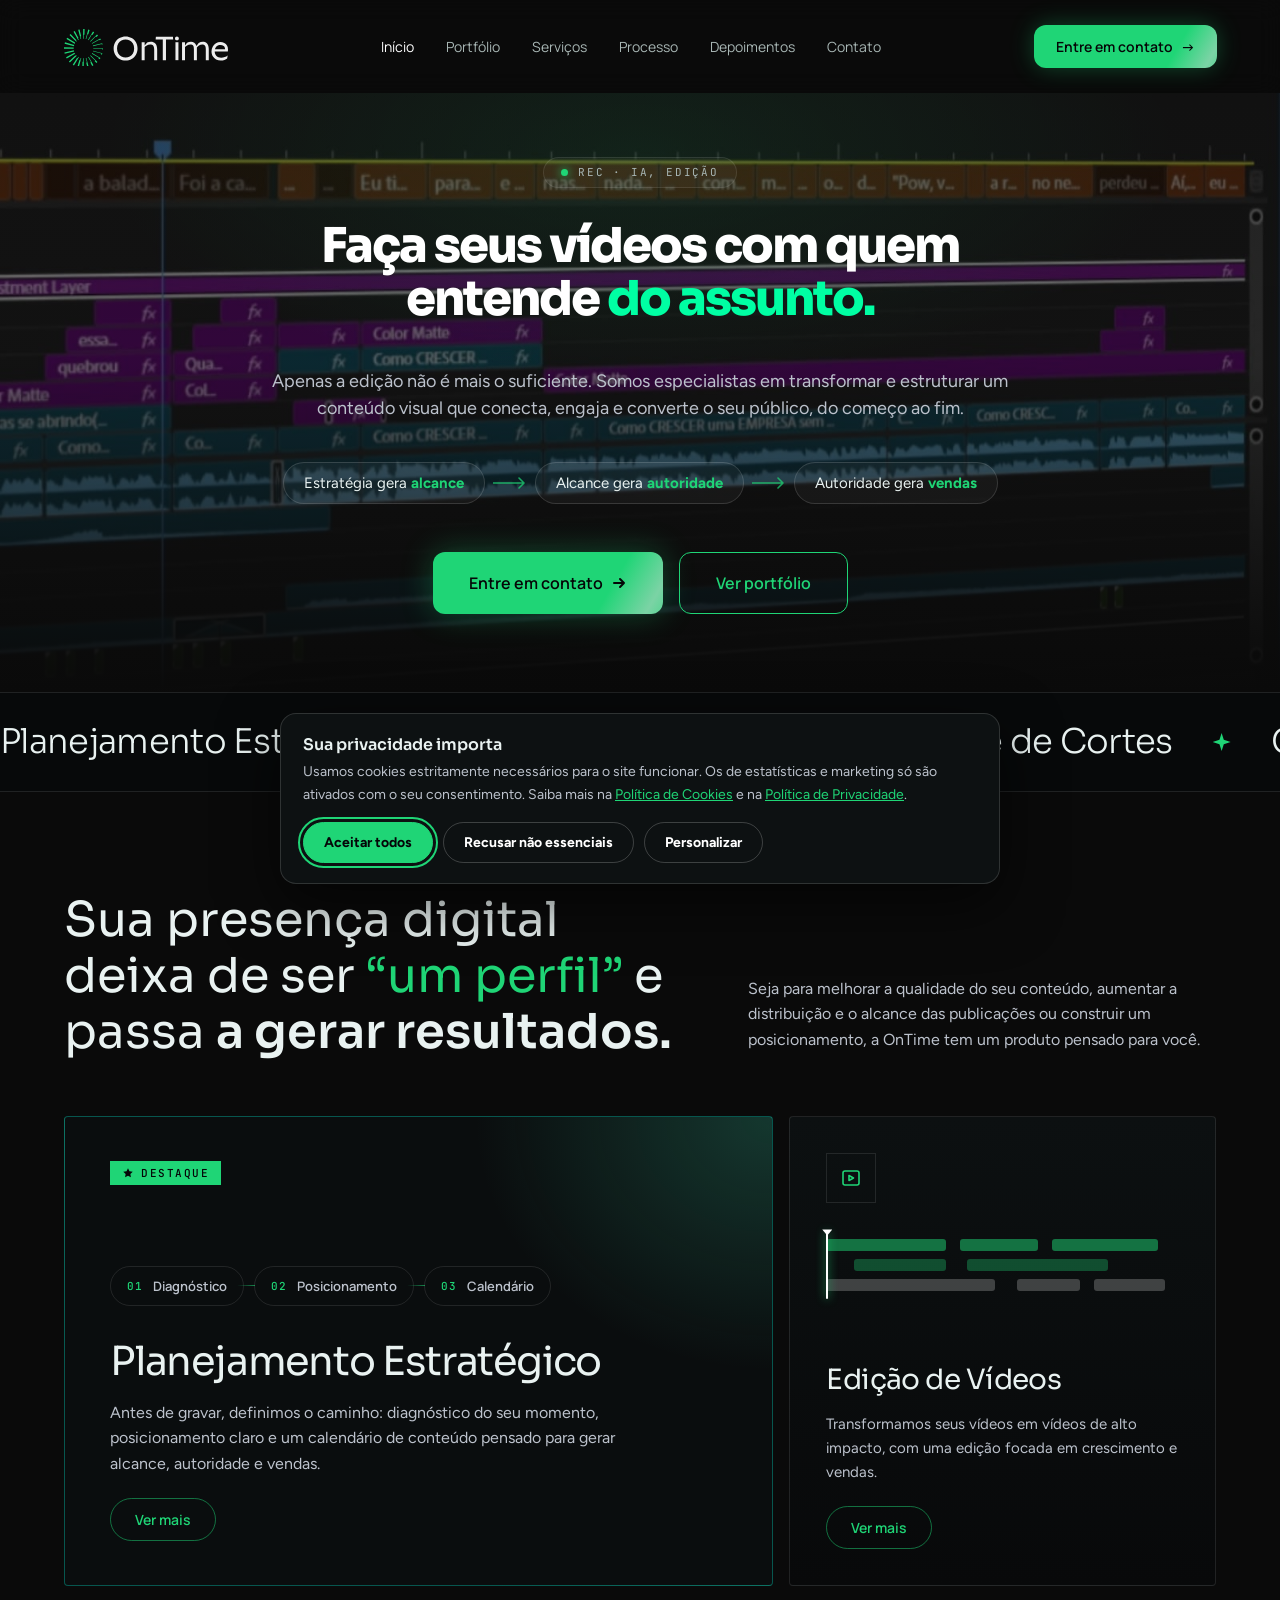
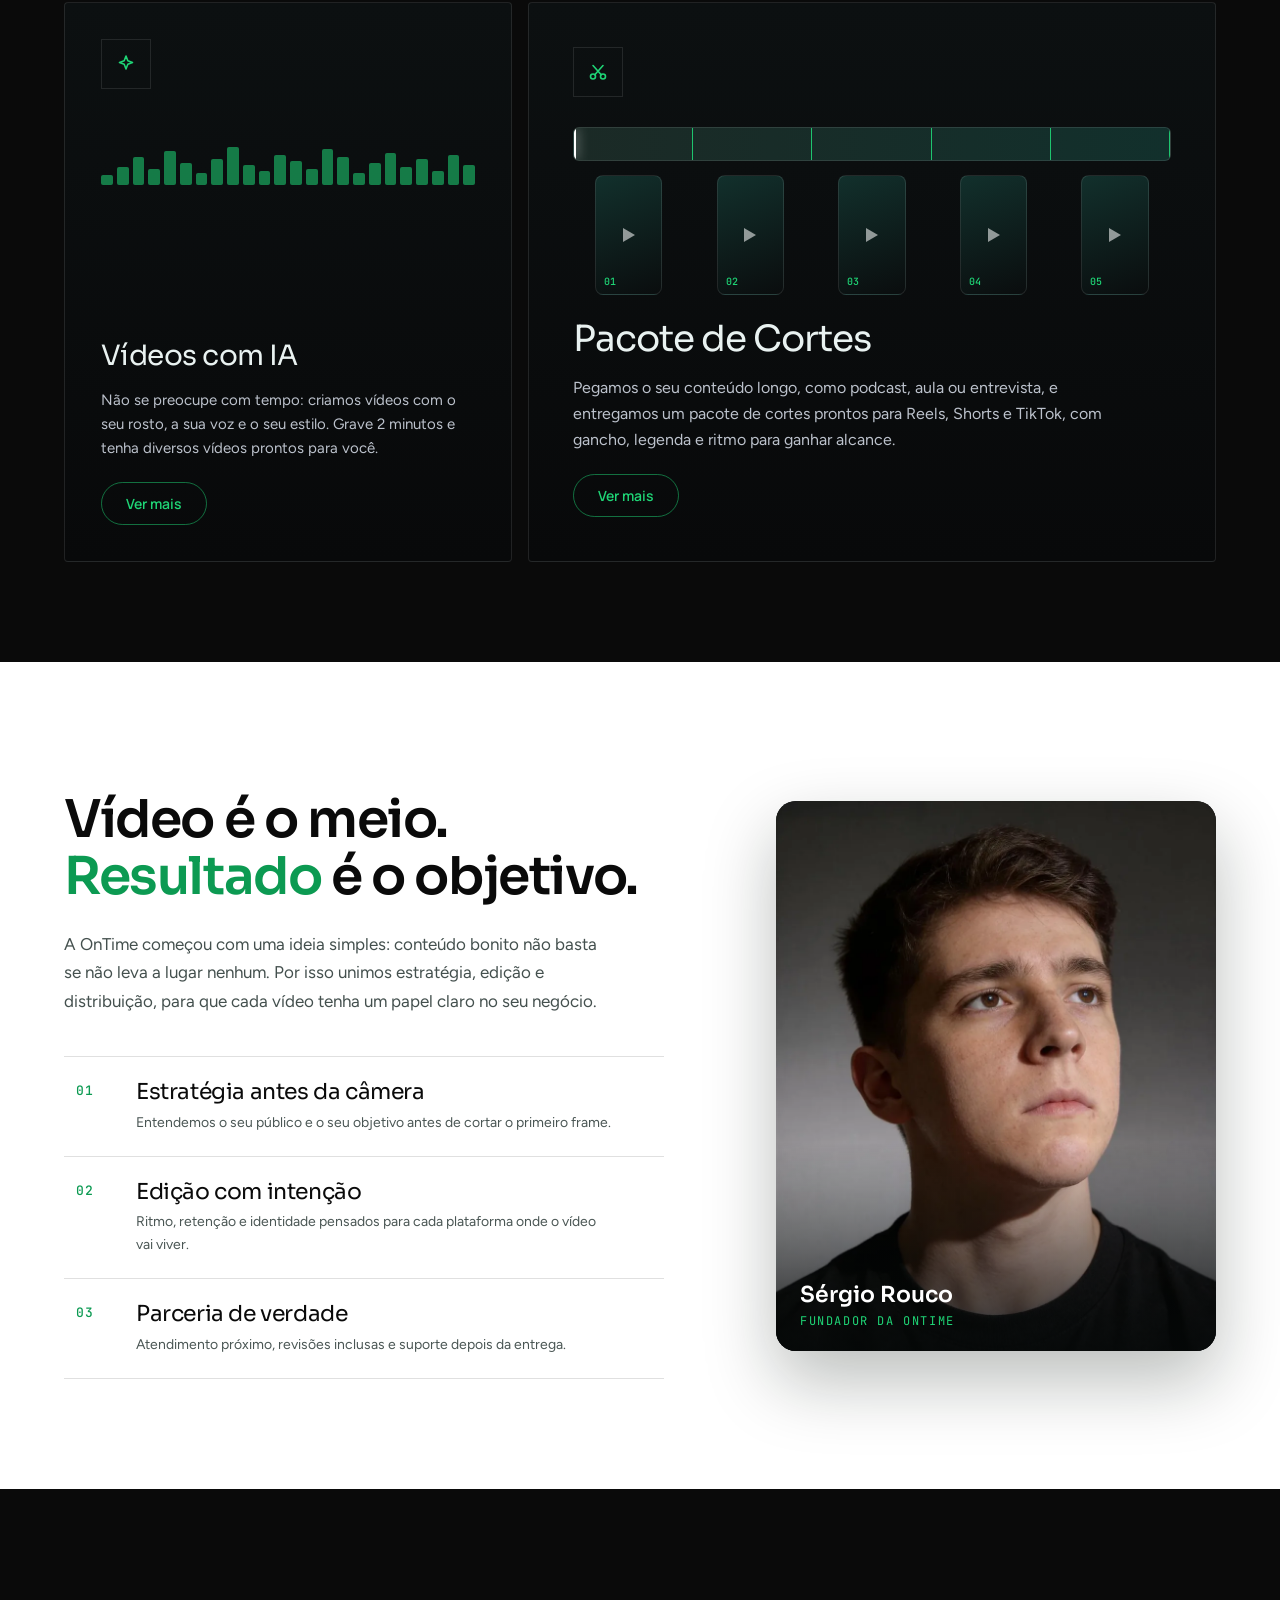
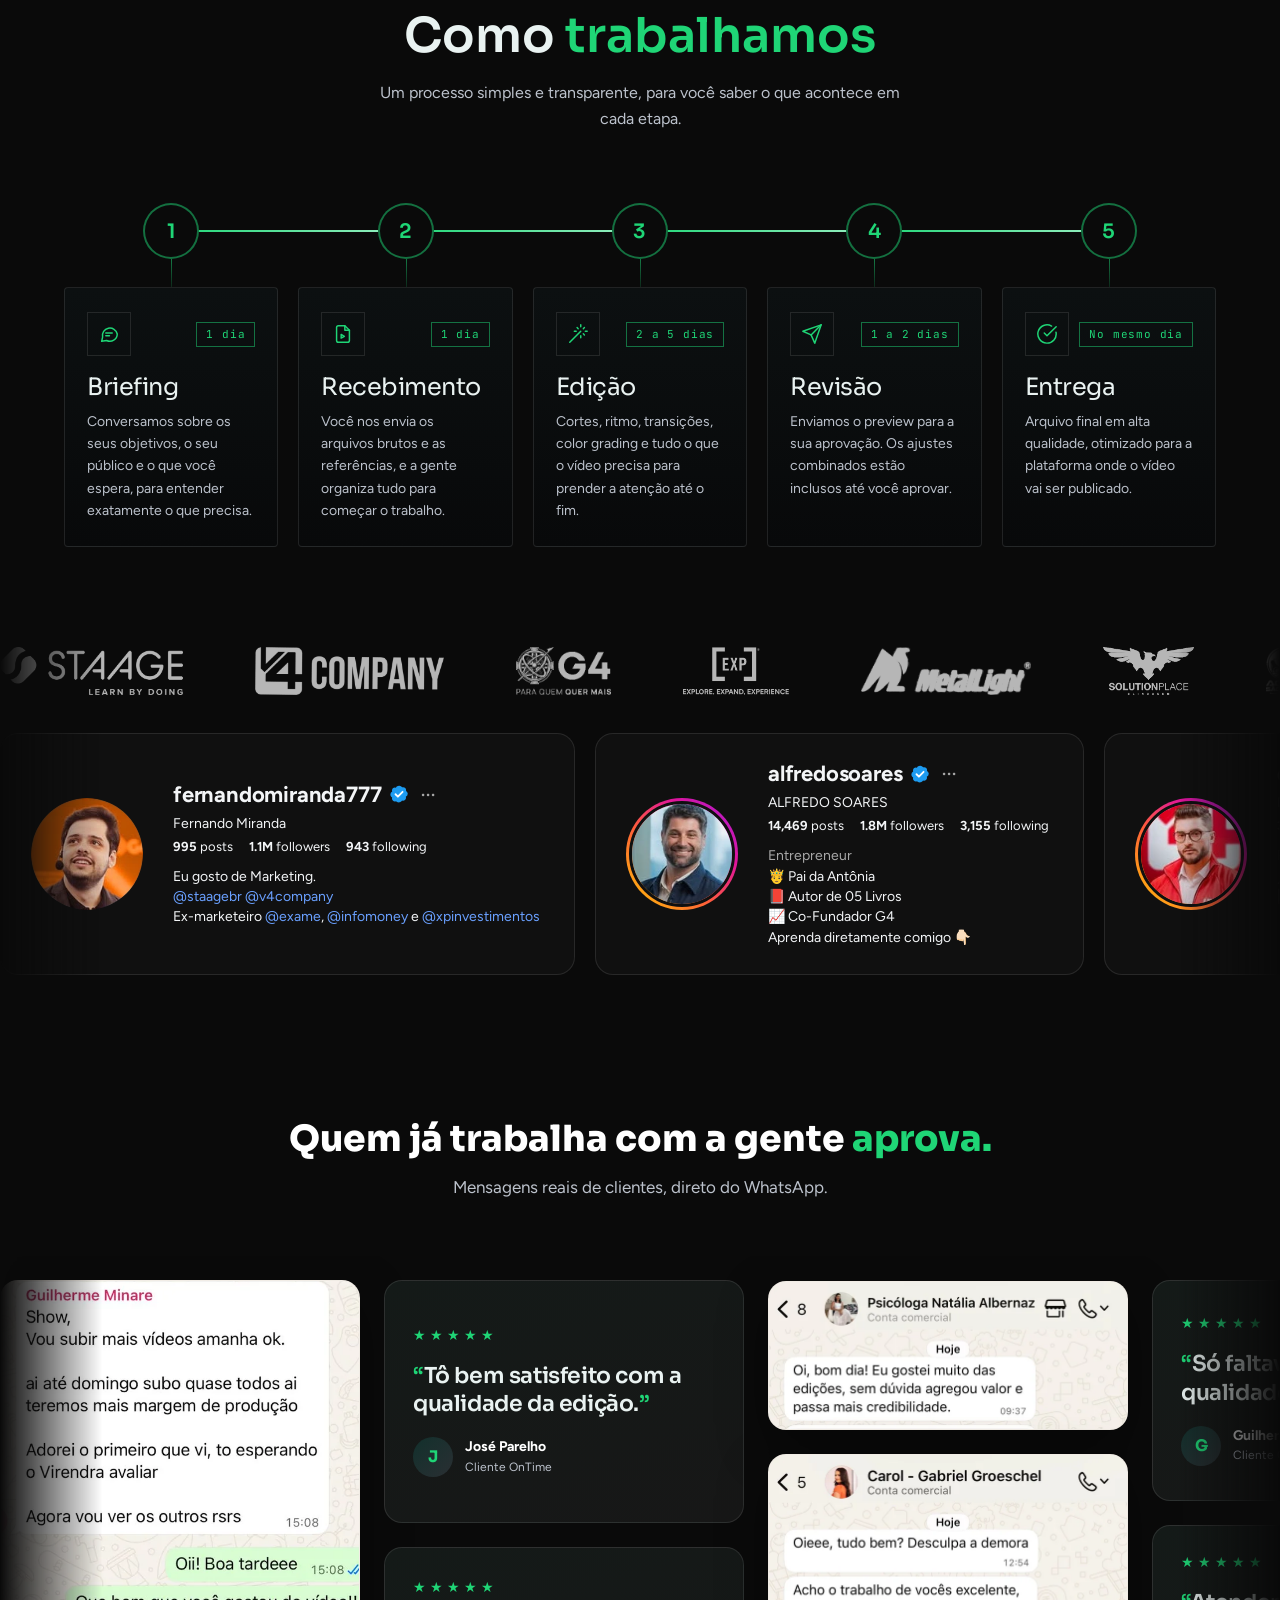
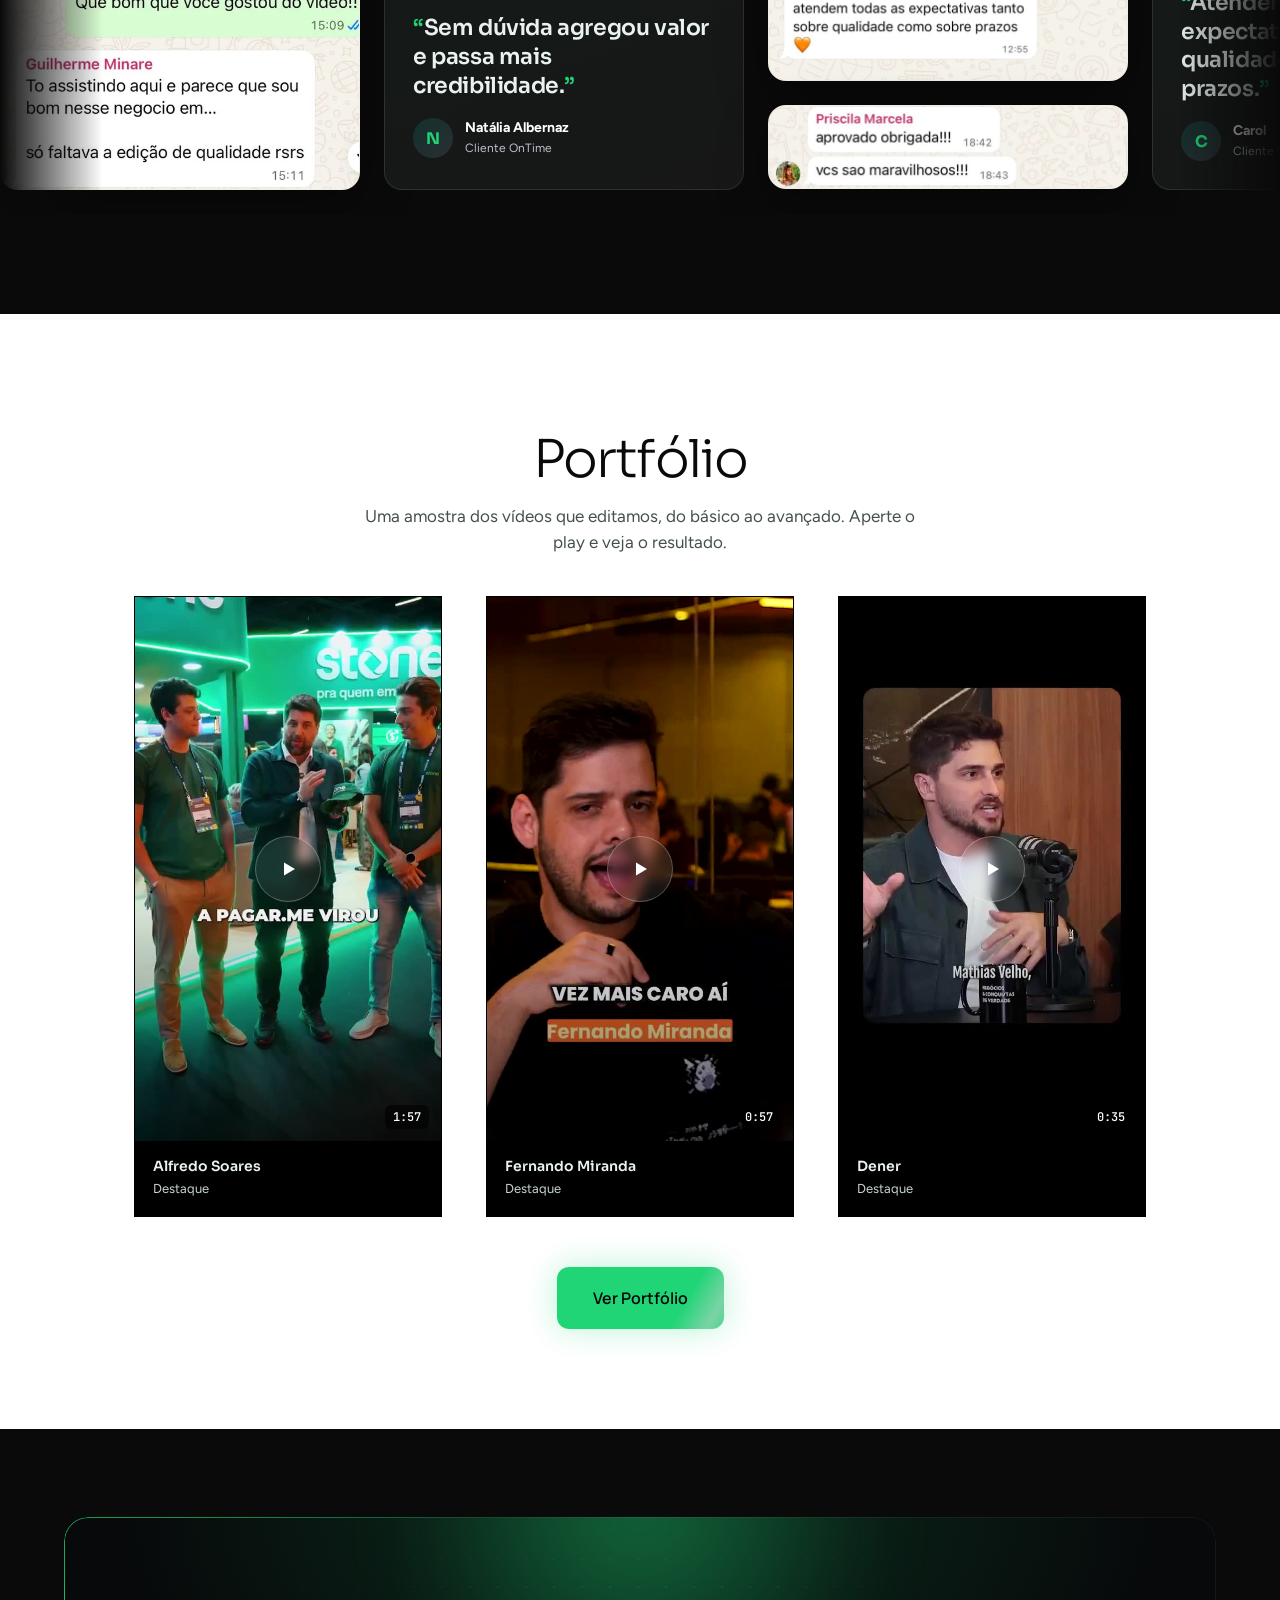
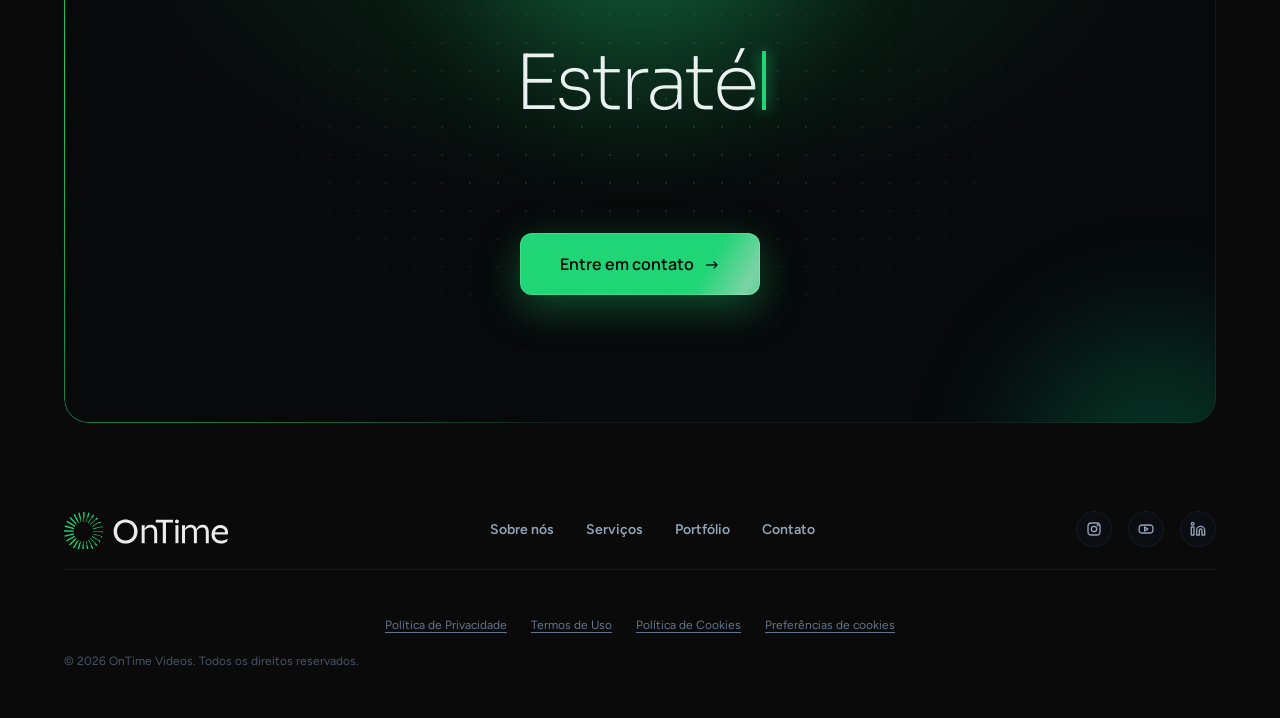
==== commit 12d85d9f: "Remove crédito do desenvolvedor do rodapé Co-Authored-By: Claude Sonnet 5.5 <noreply@anthropic.com>" ====
--- a/index.html
+++ b/index.html
@@ -1,271 +1,270 @@
-<!doctype html>
-<html lang="pt-BR">
-<head>
-<meta charset="utf-8">
-<meta name="viewport" content="width=device-width, initial-scale=1">
-<title>OnTime: Edição de vídeo, estratégia e conteúdos que vendem</title>
-<meta name="description" content="Estratégia, edição de vídeo e conteúdos que conectam, engajam e convertem. planejamento estratégico, pacote de cortes e vídeos com IA para o seu negócio.">
-<link rel="canonical" href="https://www.ontimevideos.com/">
-<meta name="robots" content="index,follow,max-image-preview:large">
-<meta name="theme-color" content="#0a0a0a">
-<meta name="color-scheme" content="dark">
-<meta name="author" content="OnTime">
-<meta property="og:type" content="website">
-<meta property="og:site_name" content="OnTime">
-<meta property="og:locale" content="pt_BR">
-<meta property="og:title" content="OnTime: Edição de vídeo, estratégia e conteúdos que vendem">
-<meta property="og:description" content="Estratégia, edição de vídeo e conteúdos que conectam, engajam e convertem. planejamento estratégico, pacote de cortes e vídeos com IA para o seu negócio.">
-<meta property="og:url" content="https://www.ontimevideos.com/">
-<meta property="og:image" content="https://www.ontimevideos.com/assets/og-image.png">
-<meta property="og:image:width" content="1200">
-<meta property="og:image:height" content="630">
-<meta property="og:image:alt" content="OnTime: Faça seus vídeos com quem entende do assunto">
-<meta name="twitter:card" content="summary_large_image">
-<meta name="twitter:title" content="OnTime: Edição de vídeo, estratégia e conteúdos que vendem">
-<meta name="twitter:description" content="Estratégia, edição de vídeo e conteúdos que conectam, engajam e convertem. planejamento estratégico, pacote de cortes e vídeos com IA para o seu negócio.">
-<meta name="twitter:image" content="https://www.ontimevideos.com/assets/og-image.png">
-<link rel="icon" href="assets/favicon.svg" type="image/svg+xml">
-<link rel="manifest" href="manifest.webmanifest">
-<script type="application/ld+json">
-{"@context":"https://schema.org","@graph":[
-{"@type":"Organization","@id":"https://www.ontimevideos.com/#org","name":"OnTime","legalName":"Ontime Videos LTDA","taxID":"44.533.500/0001-64","url":"https://www.ontimevideos.com/","logo":"https://www.ontimevideos.com/assets/logo.svg","description":"Estratégia, edição de vídeo e conteúdos que vendem.","founder":{"@type":"Person","name":"Sérgio Rouco"},"sameAs":["https://www.instagram.com/ontime.videos/"]},
-{"@type":"WebSite","@id":"https://www.ontimevideos.com/#website","url":"https://www.ontimevideos.com/","name":"OnTime","inLanguage":"pt-BR","publisher":{"@id":"https://www.ontimevideos.com/#org"}},
-{"@type":"ProfessionalService","@id":"https://www.ontimevideos.com/#service","name":"OnTime","url":"https://www.ontimevideos.com/","image":"https://www.ontimevideos.com/assets/og-image.png","areaServed":"BR","hasOfferCatalog":{"@type":"OfferCatalog","name":"Serviços","itemListElement":[
-{"@type":"Offer","itemOffered":{"@type":"Service","name":"Pacote de Cortes","description":"Cortes prontos para Reels, Shorts e TikTok a partir de conteúdos longos, com gancho, legenda e ritmo."}},
-{"@type":"Offer","itemOffered":{"@type":"Service","name":"Edição de Vídeos","description":"Vídeos de alto impacto, com edição focada em crescimento e vendas."}},
-{"@type":"Offer","itemOffered":{"@type":"Service","name":"Vídeos com IA","description":"Vídeos com o seu rosto, a sua voz e o seu estilo a partir de 2 minutos de gravação."}},
-{"@type":"Offer","itemOffered":{"@type":"Service","name":"Planejamento Estratégico","description":"Diagnóstico, posicionamento e calendário de conteúdo para gerar alcance, autoridade e vendas."}}
-]}}]}
-</script>
-<link rel="preconnect" href="https://fonts.googleapis.com">
-<link rel="preconnect" href="https://fonts.gstatic.com" crossorigin>
-<link href="https://fonts.googleapis.com/css2?family=Figtree:wght@400;600;700;800&family=JetBrains+Mono:wght@400;500&family=Manrope:wght@400;600&family=Sora:wght@200;300;400;600;800&display=swap" rel="stylesheet">
-<link rel="stylesheet" href="styles.css?v=122">
-<link rel="stylesheet" href="legal.css?v=25">
-</head>
-<body>
-<script>document.documentElement.classList.add("js")</script>
-<a class="skip" href="#conteudo">Pular para o conteúdo</a>
-
-<header class="nav" id="top">
-  <div class="nav__in">
-    <a href="#top" class="nav__logo" aria-label="OnTime"><svg xmlns="http://www.w3.org/2000/svg" viewBox="0 0 164 39" fill="none"><g fill="#1fd576"><path transform="translate(29.26 21.15)" d="M9.65 1.49L9.09 1.48C9.12 1.22 9.14 0.64 9.13 0.62L0.00 0.62L0.00 0.00L9.67 0.09L9.65 1.49Z"/><path transform="translate(0.39 23.18)" d="M9.70 1.20L0.34 3.62L0.00 2.26L9.42 0.00C9.49 0.41 9.58 0.81 9.70 1.20Z"/><path transform="translate(28.84 16.20)" d="M9.70 1.36L9.04 1.52C8.97 1.24 8.88 0.97 8.78 0.70L0.16 3.02C0.11 2.82 0.06 2.62 0.00 2.42L9.36 0.00L9.70 1.36Z"/><path transform="translate(2.06 25.73)" d="M9.10 0.98L0.68 5.75L0.00 4.52L8.33 0.00C8.39 0.20 8.46 0.40 8.53 0.60L8.79 0.45C8.89 0.63 8.99 0.81 9.10 0.98L9.10 0.98Z"/><path transform="translate(27.78 11.52)" d="M9.10 1.23L8.01 1.82C7.84 1.59 7.67 1.37 7.49 1.15L0.31 5.30C0.21 5.12 0.11 4.94 0.00 4.77L8.42 0.00L9.10 1.23L9.10 1.23Z"/><path transform="translate(4.91 28.25)" d="M7.88 0.44L0.97 7.23L0.00 6.22L6.55 0.00C6.66 0.19 6.77 0.38 6.88 0.57L7.44 0.01C7.58 0.16 7.73 0.30 7.88 0.44L7.88 0.44Z"/><path transform="translate(26.14 7.53)" d="M7.88 1.01L6.31 2.49C6.09 2.33 5.85 2.18 5.62 2.03L0.44 7.22C0.30 7.07 0.15 6.93 0.00 6.79L6.90 0.00L7.88 1.01L7.88 1.01Z"/><path transform="translate(8.76 29.87)" d="M6.12 0.31L1.20 8.65L0.00 7.93L4.38 0.79C4.52 0.96 4.68 1.13 4.83 1.29L5.58 0.00C5.75 0.11 5.93 0.21 6.12 0.31L6.12 0.31Z"/><path transform="translate(24.06 4.48)" d="M6.12 0.72L4.39 3.54C4.13 3.46 3.87 3.39 3.61 3.32L0.54 8.65C0.36 8.54 0.18 8.44 0.00 8.35L4.91 0.00L6.11 0.72L6.12 0.72Z"/><path transform="translate(0.00 20.36)" d="M9.67 1.49L0.00 1.40L0.02 0.00L9.71 0.26C9.68 0.55 9.67 1.38 9.67 1.49L9.67 1.49Z"/><path transform="translate(13.34 30.91)" d="M3.94 0.16L1.35 9.49L0.00 9.10L2.13 1.91C2.32 2.05 2.52 2.19 2.72 2.32L3.34 0.00C3.54 0.06 3.74 0.11 3.94 0.16L3.94 0.16Z"/><path transform="translate(21.66 2.60)" d="M3.94 0.39L2.64 4.75C2.38 4.75 2.12 4.75 1.86 4.76L0.60 9.49C0.40 9.43 0.20 9.38 0.00 9.34L2.59 0.00L3.94 0.39Z"/><path transform="translate(19.11 2.00)" d="M1.49 0.02L1.34 5.80C1.09 5.86 0.86 5.93 0.62 6.01L0.62 9.69C0.53 9.68 0.44 9.68 0.35 9.68C0.24 9.68 0.12 9.69 0.00 9.69L0.09 0.00L1.49 0.02Z"/><path transform="translate(18.33 31.31)" d="M1.49 0.00L1.40 9.69L0.00 9.67L0.17 3.24C0.40 3.33 0.64 3.42 0.87 3.51L0.87 0.00C0.96 0.01 1.05 0.01 1.14 0.01C1.26 0.01 1.37 0.00 1.49 0.00Z"/><path transform="translate(14.18 2.39)" d="M3.01 9.56C2.81 9.61 2.61 9.66 2.41 9.72L0.00 0.34L1.36 0.00L2.97 6.72C2.76 6.83 2.55 6.95 2.35 7.07L3.01 9.56L3.01 9.56Z"/><path transform="translate(21.75 30.89)" d="M1.65 9.72L0.44 4.64C0.70 4.68 0.96 4.71 1.22 4.73L0.00 0.16C0.20 0.12 0.40 0.06 0.59 0.00L3.01 9.38L1.65 9.72L1.65 9.72Z"/><path transform="translate(9.51 4.06)" d="M5.29 8.80C5.11 8.90 4.93 9.01 4.76 9.12L0.00 0.68L1.23 0.00L4.97 6.92C4.80 7.07 4.64 7.23 4.47 7.38L5.29 8.80L5.29 8.80Z"/><path transform="translate(24.14 29.82)" d="M4.07 9.12L2.19 5.66C2.46 5.62 2.73 5.56 2.99 5.51L0.00 0.31C0.18 0.22 0.36 0.11 0.53 0.00L5.29 8.43L4.07 9.12L4.07 9.12Z"/><path transform="translate(5.52 6.92)" d="M7.21 7.45C7.06 7.59 6.92 7.74 6.78 7.89L0.00 0.98L1.01 0.00L6.94 6.27C6.82 6.45 6.69 6.63 6.57 6.81L7.21 7.45L7.21 7.45Z"/><path transform="translate(26.21 28.19)" d="M6.20 7.89L4.35 5.93C4.60 5.81 4.85 5.67 5.09 5.54L0.00 0.44C0.15 0.30 0.30 0.15 0.44 0.00L7.21 6.92L6.20 7.89L6.20 7.89Z"/><path transform="translate(2.48 10.78)" d="M8.64 5.59C8.53 5.77 8.43 5.94 8.33 6.13L8.08 5.98L0.00 1.20L0.72 0.00L8.56 4.82C8.47 5.01 8.39 5.20 8.31 5.40L8.64 5.59L8.64 5.59Z"/><path transform="translate(27.82 26.10)" d="M7.91 6.12L6.52 5.26C6.72 5.06 6.91 4.86 7.10 4.64L0.00 0.54C0.11 0.36 0.21 0.18 0.31 0.00L8.64 4.92L7.91 6.12Z"/><path transform="translate(0.59 15.36)" d="M9.67 2.76C9.53 3.14 9.41 3.54 9.32 3.94L9.31 3.94L0.00 1.35L0.39 0.00L9.67 2.76Z"/><path transform="translate(28.87 23.70)" d="M9.09 3.94L8.24 3.69C8.36 3.43 8.47 3.17 8.58 2.90L0.00 0.60C0.06 0.40 0.11 0.20 0.15 0.00L9.47 2.59L9.09 3.94L9.09 3.94Z"/></g><g fill="#ececec"><path transform="translate(49.64 9.45)" d="M18.04 1.57C16.22 0.52 14.19 0.00 11.95 0.00C9.70 0.00 7.67 0.52 5.86 1.57C4.04 2.62 2.61 4.06 1.57 5.88C0.52 7.71 0.00 9.76 0.00 12.03C0.00 14.31 0.53 16.36 1.59 18.19C2.64 20.01 4.08 21.45 5.91 22.50C7.73 23.55 9.74 24.07 11.95 24.07C14.15 24.07 16.17 23.55 17.99 22.50C19.81 21.45 21.25 20.01 22.31 18.19C23.37 16.36 23.90 14.31 23.90 12.03C23.90 9.76 23.37 7.71 22.33 5.88C21.28 4.06 19.85 2.62 18.04 1.57L18.04 1.57ZM19.28 16.98C18.48 18.35 17.42 19.36 16.12 20.04C14.82 20.71 13.43 21.05 11.95 21.05C10.47 21.05 9.08 20.71 7.77 20.04C6.47 19.36 5.41 18.35 4.61 16.98C3.80 15.62 3.40 13.97 3.40 12.03C3.40 10.10 3.80 8.45 4.61 7.09C5.41 5.72 6.47 4.71 7.77 4.03C9.08 3.35 10.47 3.02 11.95 3.02C13.42 3.02 14.82 3.35 16.12 4.03C17.42 4.71 18.48 5.72 19.28 7.09C20.09 8.45 20.49 10.10 20.49 12.03C20.49 13.97 20.09 15.62 19.28 16.98Z"/><path transform="translate(77.67 14.86)" d="M9.19 0.00C7.80 0.00 6.60 0.28 5.50 0.75L2.98 3.69L2.98 0.36L0.00 0.36L0.00 18.30L2.98 18.30L2.98 5.26C3.97 4.19 5.85 2.63 8.51 2.63C11.03 2.63 12.52 3.91 12.52 7.78L12.52 18.30L15.50 18.30L15.50 7.53C15.50 2.13 12.73 0.00 9.19 0.00Z"/><path transform="translate(91.63 9.80)" d="M0.25 0.00L0.00 2.81L7.16 2.81L7.16 23.36L10.35 23.36L10.35 2.81L17.54 2.81L17.29 0.00L0.25 0.00Z"/><path transform="translate(111.45 15.22)" d="M2.98 0.00L0.00 0.00L0.00 17.94L2.98 17.94L2.98 0.00Z"/><path transform="translate(147.51 15.11)" d="M16.49 7.28C16.49 5.74 16.16 4.42 15.50 3.32C14.84 2.22 13.93 1.39 12.77 0.83C11.61 0.28 10.31 0.00 8.87 0.00C7.26 0.00 5.78 0.40 4.42 1.21C3.06 2.01 1.98 3.13 1.19 4.55C0.40 5.97 0.00 7.56 0.00 9.31C0.00 11.06 0.42 12.74 1.26 14.12C2.10 15.51 3.22 16.57 4.61 17.32C6.01 18.07 7.52 18.44 9.15 18.44C10.59 18.44 11.85 18.25 12.93 17.87C14.00 17.49 14.90 17.01 15.61 16.42L16.17 13.29L16.10 13.29C15.32 14.00 14.36 14.57 13.21 14.99C12.07 15.42 10.88 15.63 9.65 15.63C7.68 15.63 6.12 15.08 4.95 13.96C3.87 12.94 3.29 11.44 3.20 9.49L16.32 9.49C16.43 8.71 16.50 7.97 16.50 7.29L16.49 7.28ZM3.41 7.07C3.64 6.11 4.07 5.28 4.68 4.57C5.68 3.42 7.02 2.84 8.73 2.84C10.15 2.84 11.29 3.21 12.17 3.94C13.04 4.68 13.52 5.72 13.59 7.07L3.41 7.07L3.41 7.07Z"/><path transform="translate(110.97 9.45)" d="M1.95 3.91C3.03 3.91 3.90 3.03 3.90 1.95C3.90 0.87 3.03 0.00 1.95 0.00C0.87 0.00 0.00 0.87 0.00 1.95C0.00 3.03 0.87 3.91 1.95 3.91Z"/><path transform="translate(118.03 14.86)" d="M20.75 0.00C19.30 0.00 17.91 0.39 16.63 1.14L14.40 4.23C13.51 0.96 11.31 0.00 8.97 0.00C7.55 0.00 6.21 0.36 5.04 1.00L2.98 3.70L2.98 0.36L0.00 0.36L0.00 18.30L2.98 18.30L2.98 5.26C4.01 4.19 5.64 2.63 8.51 2.63C10.71 2.63 11.88 3.55 11.88 7.28L11.88 18.30L14.86 18.30L14.86 5.59C15.87 4.29 17.66 2.63 20.32 2.63C22.20 2.63 23.77 3.45 23.77 7.28L23.77 18.30L26.75 18.30L26.75 7.03C26.75 1.63 23.66 0.00 20.75 0.00L20.75 0.00Z"/></g></svg></a>
-    <nav class="nav__links" aria-label="Principal">
-      <a href="./" aria-current="page">Início</a>
-      <a href="portfolio/">Portfólio</a>
-      <a href="#servicos">Serviços</a>
-      <a href="#processo">Processo</a>
-      <a href="#depoimentos">Depoimentos</a>
-      <a href="#contato">Contato</a>
-    </nav>
-    <a href="https://api.whatsapp.com/send/?phone=14693275704&amp;text=Vim+pelo+site+da+OnTime+e+quero+saber+mais+sobre+as+edi%C3%A7%C3%B5es&amp;type=phone_number&amp;app_absent=0" class="nav__cta" target="_blank" rel="noopener noreferrer">Entre em contato</a>
-  </div>
-</header>
-
-<main id="conteudo" tabindex="-1">
-  <section class="hero">
-    <div class="rec"><i></i>REC · IA, EDIÇÃO</div>
-    <h1>Faça seus vídeos com quem entende <span class="g">do assunto.</span></h1>
-    <p class="hero__sub">Apenas a edição não é mais o suficiente. Somos especialistas em transformar e estruturar um conteúdo visual que conecta, engaja e converte o seu público, do começo ao fim.</p>
-    <ul class="hero__chain" aria-label="Estratégia gera alcance, alcance gera autoridade, autoridade gera vendas"><li class="chain__step">Estratégia gera <b>alcance</b></li><li class="chain__arr" aria-hidden="true"><svg width="34" height="12" viewBox="0 0 34 12" fill="none"><path d="M0 6h31M26 1l5 5-5 5" stroke="currentColor" stroke-width="1.6" stroke-linecap="round" stroke-linejoin="round"/></svg></li><li class="chain__step">Alcance gera <b>autoridade</b></li><li class="chain__arr" aria-hidden="true"><svg width="34" height="12" viewBox="0 0 34 12" fill="none"><path d="M0 6h31M26 1l5 5-5 5" stroke="currentColor" stroke-width="1.6" stroke-linecap="round" stroke-linejoin="round"/></svg></li><li class="chain__step">Autoridade gera <b>vendas</b></li></ul>
-    <div class="hero__ctas">
-      <a href="https://api.whatsapp.com/send/?phone=14693275704&amp;text=Vim+pelo+site+da+OnTime+e+quero+saber+mais+sobre+as+edi%C3%A7%C3%B5es&amp;type=phone_number&amp;app_absent=0" class="btn btn--grad" target="_blank" rel="noopener noreferrer">Entre em contato
-        <svg width="16" height="16" viewBox="0 0 16 16" fill="none" stroke="currentColor" stroke-width="2" stroke-linecap="round" stroke-linejoin="round"><path d="M3 8h10M9 4l4 4-4 4"/></svg>
-      </a>
-      <a href="portfolio/" class="btn btn--outline">Ver portfólio</a>
-    </div>
-    <div class="hero__bg" aria-hidden="true">
-      <video autoplay muted loop playsinline preload="auto" poster="assets/telas-poster.jpg?v=3" tabindex="-1"><source src="assets/telas.mp4?v=3" type="video/mp4"></video>
-    </div>
-  </section>
-
-  <section class="marquee" id="clientes" aria-label="Serviços">
-    <div class="marquee__track">
-      <ul>
-        <li>Planejamento Estratégico</li><li>Edição de Vídeo</li><li>Pacote de Cortes</li><li>Conteúdos que Vendem</li><li>Volume de Vídeos</li>
-      </ul>
-      <ul aria-hidden="true">
-        <li>Planejamento Estratégico</li><li>Edição de Vídeo</li><li>Pacote de Cortes</li><li>Conteúdos que Vendem</li><li>Volume de Vídeos</li>
-      </ul>
-    </div>
-  </section>
-
-  <section class="services wrap" id="servicos">
-    <div class="services__head reveal">
-      <div>
-        <h2>Sua presença digital deixa de ser <span class="g">“um perfil”</span> e passa <strong>a gerar resultados.</strong></h2>
-      </div>
-      <p>Seja para melhorar a qualidade do seu conteúdo, aumentar a distribuição e o alcance das publicações ou construir um posicionamento, a OnTime tem um produto pensado para você.</p>
-    </div>
-
-    <div class="bento">
-<div class="bento__row">
-      <article class="reveal card card--plan">
-        <span class="tag"><svg class="tag__star" width="12" height="12" viewBox="0 0 24 24" aria-hidden="true"><path d="m12 2.6 2.9 6 6.6.9-4.8 4.6 1.2 6.5L12 17.4l-5.9 3.2 1.2-6.5L2.5 9.5l6.6-.9z" fill="currentColor"/></svg>DESTAQUE</span>
-        <ol class="steps" aria-hidden="true"><li><span>01</span>Diagnóstico</li><li><span>02</span>Posicionamento</li><li><span>03</span>Calendário</li></ol>
-        <div class="card__body">
-          <h3>Planejamento Estratégico</h3>
-          <p>Antes de gravar, definimos o caminho: diagnóstico do seu momento, posicionamento claro e um calendário de conteúdo pensado para gerar alcance, autoridade e vendas.</p>
-          <a class="card__btn" href="planejamento-estrategico/">Ver mais</a>
-        </div>
-      </article>
-
-      <article class="reveal card card--edit"><div class="icon"><svg width="20" height="20" viewBox="0 0 20 20" fill="none" stroke="#1fd576" stroke-width="1.6" stroke-linecap="round" stroke-linejoin="round"><rect x="2" y="3" width="16" height="14" rx="2"/><path d="M8 7.5v5l4.5-2.5z"/></svg></div>
-        <div class="tl" aria-hidden="true"><i class="tl__ph"></i><div class="tl__row"><b style="--l:0%;--w:34%"></b><b style="--l:38%;--w:22%"></b><b style="--l:64%;--w:30%"></b></div><div class="tl__row"><b style="--l:8%;--w:26%"></b><b style="--l:40%;--w:40%"></b></div><div class="tl__row"><b style="--l:0%;--w:48%"></b><b style="--l:54%;--w:18%"></b><b style="--l:76%;--w:20%"></b></div></div>
-        <div class="card__body">
-          <h3>Edição de Vídeos</h3>
-          <p>Transformamos seus vídeos em vídeos de alto impacto, com uma edição focada em crescimento e vendas.</p>
-          <a class="card__btn" href="edicao-de-video/">Ver mais</a>
-        </div>
-      </article>
-
-</div>
-<div class="bento__row">
-      <article class="reveal card card--ia"><div class="card__row">
-          <div class="icon"><svg width="20" height="20" viewBox="0 0 20 20" fill="none" stroke="#1fd576" stroke-width="1.6" stroke-linecap="round" stroke-linejoin="round"><path d="M10 2l1.8 4.7L16.5 8.5l-4.7 1.8L10 15l-1.8-4.7L3.5 8.5l4.7-1.8z"/></svg></div>
-        </div>
-        <div class="wave" aria-hidden="true"></div>
-        <div class="card__body">
-          <h3>Vídeos com IA</h3>
-          <p>Não se preocupe com tempo: criamos vídeos com o seu rosto, a sua voz e o seu estilo. Grave 2 minutos e tenha diversos vídeos prontos para você.</p>
-          <a class="card__btn" href="conteudos-automaticos/">Ver mais</a>
-        </div>
-      </article>
-
-      <article class="reveal card card--cuts">
-        <div class="icon"><svg width="20" height="20" viewBox="0 0 20 20" fill="none" stroke="#1fd576" stroke-width="1.6" stroke-linecap="round" stroke-linejoin="round" aria-hidden="true"><circle cx="5" cy="14.5" r="2.5"/><circle cx="15" cy="14.5" r="2.5"/><path d="M6.8 12.7 15 3.5M13.2 12.7 5 3.5"/></svg></div>
-        <div class="cuts" aria-hidden="true"><div class="cuts__src"></div><div class="cuts__row"><i style="--i:0"><u>01</u></i><i style="--i:1"><u>02</u></i><i style="--i:2"><u>03</u></i><i style="--i:3"><u>04</u></i><i style="--i:4"><u>05</u></i></div></div>
-        <div class="card__body">
-          <h3>Pacote de Cortes</h3>
-          <p>Pegamos o seu conteúdo longo, como podcast, aula ou entrevista, e entregamos um pacote de cortes prontos para Reels, Shorts e TikTok, com gancho, legenda e ritmo para ganhar alcance.</p>
-          <a class="card__btn" href="pacote-de-cortes/">Ver mais</a>
-        </div>
-      </article>
-</div>
-    </div>
-  </section>
-
-  <section class="about wrap light" id="sobre" aria-labelledby="sobre-titulo">
-    <div class="about__txt">
-      <h2 id="sobre-titulo" class="reveal">Vídeo é o meio.<br><span class="g">Resultado</span> é o objetivo.</h2>
-      <p class="reveal">A OnTime começou com uma ideia simples: conteúdo bonito não basta se não leva a lugar nenhum. Por isso unimos estratégia, edição e distribuição, para que cada vídeo tenha um papel claro no seu negócio.</p>
-      <ul class="about__list reveal"><li><span class="about__n">01</span><div><h3>Estratégia antes da câmera</h3><p>Entendemos o seu público e o seu objetivo antes de cortar o primeiro frame.</p></div><span class="about__arr" aria-hidden="true">→</span></li><li><span class="about__n">02</span><div><h3>Edição com intenção</h3><p>Ritmo, retenção e identidade pensados para cada plataforma onde o vídeo vai viver.</p></div><span class="about__arr" aria-hidden="true">→</span></li><li><span class="about__n">03</span><div><h3>Parceria de verdade</h3><p>Atendimento próximo, revisões inclusas e suporte depois da entrega.</p></div><span class="about__arr" aria-hidden="true">→</span></li></ul>
-    </div>
-    <figure class="about__photo reveal">
-      <img src="assets/sergio-rouco.webp" width="900" height="1201" alt="Sérgio Rouco, fundador da OnTime" loading="lazy" decoding="async">
-      <figcaption><b>Sérgio Rouco</b><small>Fundador da OnTime</small></figcaption>
-    </figure>
-  </section>
-
-  <section class="process wrap" id="processo" aria-labelledby="processo-titulo">
-    <header class="reveal">
-      <h2 id="processo-titulo">Como <span class="g">trabalhamos</span></h2>
-      <p>Um processo simples e transparente, para você saber o que acontece em cada etapa.</p>
-    </header>
-    <ol class="process__steps reveal">
-        <li class="step">
-          <span class="step__n">1</span>
-          <div class="step__card">
-            <div class="step__top"><span class="step__icon"><svg width="22" height="22" viewBox="0 0 24 24" fill="none" stroke="#1fd576" stroke-width="1.6" stroke-linecap="round" stroke-linejoin="round" aria-hidden="true"><path d="M21 12a8 8 0 0 1-11.6 7.1L4 20l1-4.6A8 8 0 1 1 21 12z"/><path d="M8.5 11h7M8.5 14h4"/></svg></span><span class="step__tag">1 dia</span></div>
-            <h3>Briefing</h3>
-            <p>Conversamos sobre os seus objetivos, o seu público e o que você espera, para entender exatamente o que precisa.</p>
-          </div>
-        </li>
-        <li class="step">
-          <span class="step__n">2</span>
-          <div class="step__card">
-            <div class="step__top"><span class="step__icon"><svg width="22" height="22" viewBox="0 0 24 24" fill="none" stroke="#1fd576" stroke-width="1.6" stroke-linecap="round" stroke-linejoin="round" aria-hidden="true"><path d="M14 3H7a2 2 0 0 0-2 2v14a2 2 0 0 0 2 2h10a2 2 0 0 0 2-2V8z"/><path d="M14 3v5h5"/><path d="M10 12.5v4l3.5-2z"/></svg></span><span class="step__tag">1 dia</span></div>
-            <h3>Recebimento</h3>
-            <p>Você nos envia os arquivos brutos e as referências, e a gente organiza tudo para começar o trabalho.</p>
-          </div>
-        </li>
-        <li class="step">
-          <span class="step__n">3</span>
-          <div class="step__card">
-            <div class="step__top"><span class="step__icon"><svg width="22" height="22" viewBox="0 0 24 24" fill="none" stroke="#1fd576" stroke-width="1.6" stroke-linecap="round" stroke-linejoin="round" aria-hidden="true"><path d="M15 4V2M15 16v-2M8 9h2M20 9h2M17.8 11.8 19 13M17.8 6.2 19 5M12.2 6.2 11 5"/><path d="m15 9-12 12"/></svg></span><span class="step__tag">2 a 5 dias</span></div>
-            <h3>Edição</h3>
-            <p>Cortes, ritmo, transições, color grading e tudo o que o vídeo precisa para prender a atenção até o fim.</p>
-          </div>
-        </li>
-        <li class="step">
-          <span class="step__n">4</span>
-          <div class="step__card">
-            <div class="step__top"><span class="step__icon"><svg width="22" height="22" viewBox="0 0 24 24" fill="none" stroke="#1fd576" stroke-width="1.6" stroke-linecap="round" stroke-linejoin="round" aria-hidden="true"><path d="m22 2-7 20-4-9-9-4z"/><path d="M22 2 11 13"/></svg></span><span class="step__tag">1 a 2 dias</span></div>
-            <h3>Revisão</h3>
-            <p>Enviamos o preview para a sua aprovação. Os ajustes combinados estão inclusos até você aprovar.</p>
-          </div>
-        </li>
-        <li class="step">
-          <span class="step__n">5</span>
-          <div class="step__card">
-            <div class="step__top"><span class="step__icon"><svg width="22" height="22" viewBox="0 0 24 24" fill="none" stroke="#1fd576" stroke-width="1.6" stroke-linecap="round" stroke-linejoin="round" aria-hidden="true"><path d="M21.8 10A10 10 0 1 1 17 3.3"/><path d="m9 11 3 3L22 4"/></svg></span><span class="step__tag">No mesmo dia</span></div>
-            <h3>Entrega</h3>
-            <p>Arquivo final em alta qualidade, otimizado para a plataforma onde o vídeo vai ser publicado.</p>
-          </div>
-        </li>
-    </ol>
-  </section>
-
-  <section class="brands" id="empresas" aria-label="Empresas atendidas">
-    <ul class="brands__list"><li><img src="assets/empresas/logos/staage.png" alt="Staage" height="48" loading="lazy" decoding="async"></li><li><img src="assets/empresas/logos/v4-company.png" alt="V4 Company" height="48" loading="lazy" decoding="async"></li><li><img src="assets/empresas/logos/g4-educacao.png" alt="G4 Educação" height="48" loading="lazy" decoding="async"></li><li><img src="assets/empresas/logos/exp.png" alt="EXP" height="48" loading="lazy" decoding="async"></li><li><img src="assets/empresas/logos/metallight.png" alt="MetalLight" height="48" loading="lazy" decoding="async"></li><li><img src="assets/empresas/logos/solution-place.png" alt="Solution Place Blindagem" height="48" loading="lazy" decoding="async"></li><li><img src="assets/empresas/logos/agro-sao-joao.png" alt="Agro São João" height="48" loading="lazy" decoding="async"></li><li><img src="assets/empresas/logos/Mater_Columbus_Ms_icon.svg" alt="Mater Columbus" height="48" loading="lazy" decoding="async"></li><li><img src="assets/empresas/logos/ecossistema-de-agencias.png" alt="Ecossistema de Ag&ecirc;ncias" height="48" loading="lazy" decoding="async"></li></ul>
-  </section>
-
-  <section class="profs" id="perfis" aria-label="Clientes">
-    <ul class="profs__list"><li class="prof"><img class="prof__av" src="assets/clientes/fernando-miranda.webp?v=2" width="150" height="150" alt="Foto de perfil de Fernando Miranda" loading="lazy" decoding="async"><div class="prof__txt"><div class="prof__top"><b class="prof__user">fernandomiranda777</b><svg class="prof__ok" width="20" height="20" viewBox="0 0 24 24" aria-label="Perfil verificado" role="img"><path fill="#1d9bf0" d="M22.5 12.5c0-1.58-.88-2.95-2.18-3.66.15-.38.23-.8.23-1.24 0-1.93-1.57-3.5-3.5-3.5-.44 0-.86.08-1.24.23A4.19 4.19 0 0 0 12 2.5c-1.58 0-2.95.88-3.66 2.18A3.5 3.5 0 0 0 7.1 4.45c-1.93 0-3.5 1.57-3.5 3.5 0 .44.08.86.23 1.24A4.19 4.19 0 0 0 1.65 12.9c0 1.58.88 2.95 2.18 3.66a3.5 3.5 0 0 0-.23 1.24c0 1.93 1.57 3.5 3.5 3.5.44 0 .86-.08 1.24-.23A4.19 4.19 0 0 0 12 22.3c1.58 0 2.95-.88 3.66-2.18.38.15.8.23 1.24.23 1.93 0 3.5-1.57 3.5-3.5 0-.44-.08-.86-.23-1.24a4.19 4.19 0 0 0 2.33-3.88z" transform="translate(0 -.3)"/><path fill="none" stroke="#fff" stroke-width="2.2" stroke-linecap="round" stroke-linejoin="round" d="m7.8 12.3 2.9 2.9 5.6-5.8"/></svg><span class="prof__dots" aria-hidden="true">&middot;&middot;&middot;</span></div><span class="prof__name">Fernando Miranda</span><div class="prof__stats"><span><b>995</b> posts</span><span><b>1.1M</b> followers</span><span><b>943</b> following</span></div><p class="prof__bio">Eu gosto de Marketing.<br><a class="prof__m">@staagebr</a> <a class="prof__m">@v4company</a><br>Ex-marketeiro <a class="prof__m">@exame</a>, <a class="prof__m">@infomoney</a> e <a class="prof__m">@xpinvestimentos</a></p></div></li><li class="prof"><span class="prof__ring"><img class="prof__av" src="assets/clientes/alfredo-soares.webp" width="130" height="130" alt="Foto de perfil de Alfredo Soares" loading="lazy" decoding="async"></span><div class="prof__txt"><div class="prof__top"><b class="prof__user">alfredosoares</b><svg class="prof__ok" width="20" height="20" viewBox="0 0 24 24" aria-label="Perfil verificado" role="img"><path fill="#1d9bf0" d="M22.5 12.5c0-1.58-.88-2.95-2.18-3.66.15-.38.23-.8.23-1.24 0-1.93-1.57-3.5-3.5-3.5-.44 0-.86.08-1.24.23A4.19 4.19 0 0 0 12 2.5c-1.58 0-2.95.88-3.66 2.18A3.5 3.5 0 0 0 7.1 4.45c-1.93 0-3.5 1.57-3.5 3.5 0 .44.08.86.23 1.24A4.19 4.19 0 0 0 1.65 12.9c0 1.58.88 2.95 2.18 3.66a3.5 3.5 0 0 0-.23 1.24c0 1.93 1.57 3.5 3.5 3.5.44 0 .86-.08 1.24-.23A4.19 4.19 0 0 0 12 22.3c1.58 0 2.95-.88 3.66-2.18.38.15.8.23 1.24.23 1.93 0 3.5-1.57 3.5-3.5 0-.44-.08-.86-.23-1.24a4.19 4.19 0 0 0 2.33-3.88z" transform="translate(0 -.3)"/><path fill="none" stroke="#fff" stroke-width="2.2" stroke-linecap="round" stroke-linejoin="round" d="m7.8 12.3 2.9 2.9 5.6-5.8"/></svg><span class="prof__dots" aria-hidden="true">&middot;&middot;&middot;</span></div><span class="prof__name">ALFREDO SOARES</span><div class="prof__stats"><span><b>14,469</b> posts</span><span><b>1.8M</b> followers</span><span><b>3,155</b> following</span></div><p class="prof__bio"><span class="prof__cat">Entrepreneur</span><br>&#129332; Pai da Ant&ocirc;nia<br>&#128213; Autor de 05 Livros<br>&#128200; Co-Fundador G4<br>Aprenda diretamente comigo &#128071;&#127995;</p></div></li><li class="prof"><span class="prof__ring"><img class="prof__av" src="assets/clientes/dener-lippert.webp" width="130" height="130" alt="Foto de perfil de Dener Lippert" loading="lazy" decoding="async"></span><div class="prof__txt"><div class="prof__top"><b class="prof__user">denerlippert</b><svg class="prof__ok" width="20" height="20" viewBox="0 0 24 24" aria-label="Perfil verificado" role="img"><path fill="#1d9bf0" d="M22.5 12.5c0-1.58-.88-2.95-2.18-3.66.15-.38.23-.8.23-1.24 0-1.93-1.57-3.5-3.5-3.5-.44 0-.86.08-1.24.23A4.19 4.19 0 0 0 12 2.5c-1.58 0-2.95.88-3.66 2.18A3.5 3.5 0 0 0 7.1 4.45c-1.93 0-3.5 1.57-3.5 3.5 0 .44.08.86.23 1.24A4.19 4.19 0 0 0 1.65 12.9c0 1.58.88 2.95 2.18 3.66a3.5 3.5 0 0 0-.23 1.24c0 1.93 1.57 3.5 3.5 3.5.44 0 .86-.08 1.24-.23A4.19 4.19 0 0 0 12 22.3c1.58 0 2.95-.88 3.66-2.18.38.15.8.23 1.24.23 1.93 0 3.5-1.57 3.5-3.5 0-.44-.08-.86-.23-1.24a4.19 4.19 0 0 0 2.33-3.88z" transform="translate(0 -.3)"/><path fill="none" stroke="#fff" stroke-width="2.2" stroke-linecap="round" stroke-linejoin="round" d="m7.8 12.3 2.9 2.9 5.6-5.8"/></svg><span class="prof__dots" aria-hidden="true">&middot;&middot;&middot;</span></div><span class="prof__name">Dener Lippert</span><div class="prof__stats"><span><b>3,487</b> posts</span><span><b>215K</b> followers</span><span><b>1,476</b> following</span></div><p class="prof__bio"><span class="prof__cat">Public figure</span><br>&#129489;&#127995;&#8205;&#128300; Cientista do Marketing e seus insights<br>&#128200; CEO&amp;Founder <a class="prof__m">@v4company</a><br>&#128213; Bestseller<br>&#127894;&#65039; FORBES Under30</p></div></li><li class="prof"><span class="prof__ring"><img class="prof__av" src="assets/clientes/hampe.webp?v=1" width="130" height="130" alt="Foto de perfil de Hampe" loading="lazy" decoding="async"></span><div class="prof__txt"><div class="prof__top"><b class="prof__user">hampesco_</b><svg class="prof__ok" width="20" height="20" viewBox="0 0 24 24" aria-label="Perfil verificado" role="img"><path fill="#1d9bf0" d="M22.5 12.5c0-1.58-.88-2.95-2.18-3.66.15-.38.23-.8.23-1.24 0-1.93-1.57-3.5-3.5-3.5-.44 0-.86.08-1.24.23A4.19 4.19 0 0 0 12 2.5c-1.58 0-2.95.88-3.66 2.18A3.5 3.5 0 0 0 7.1 4.45c-1.93 0-3.5 1.57-3.5 3.5 0 .44.08.86.23 1.24A4.19 4.19 0 0 0 1.65 12.9c0 1.58.88 2.95 2.18 3.66a3.5 3.5 0 0 0-.23 1.24c0 1.93 1.57 3.5 3.5 3.5.44 0 .86-.08 1.24-.23A4.19 4.19 0 0 0 12 22.3c1.58 0 2.95-.88 3.66-2.18.38.15.8.23 1.24.23 1.93 0 3.5-1.57 3.5-3.5 0-.44-.08-.86-.23-1.24a4.19 4.19 0 0 0 2.33-3.88z" transform="translate(0 -.3)"/><path fill="none" stroke="#fff" stroke-width="2.2" stroke-linecap="round" stroke-linejoin="round" d="m7.8 12.3 2.9 2.9 5.6-5.8"/></svg><span class="prof__dots" aria-hidden="true">&middot;&middot;&middot;</span></div><span class="prof__name">Hampe</span><div class="prof__stats"><span><b>777</b> posts</span><span><b>265K</b> followers</span><span><b>6,742</b> following</span></div><p class="prof__bio"><span class="prof__cat">Creative Director</span><br>&bull; Criador <a class="prof__m">@videomakerdelite</a><br>&bull; Gerei + de 2 bilh&otilde;es de views e 200 milh&otilde;es de receita para meus clientes<span class="prof__cat">&hellip; more</span></p></div></li><li class="prof"><span class="prof__ring"><img class="prof__av" src="assets/clientes/nicolas-charao.webp?v=1" width="130" height="130" alt="Foto de perfil de Nicolas Char&atilde;o" loading="lazy" decoding="async"></span><div class="prof__txt"><div class="prof__top"><b class="prof__user">nicolasccharao</b><svg class="prof__ok" width="20" height="20" viewBox="0 0 24 24" aria-label="Perfil verificado" role="img"><path fill="#1d9bf0" d="M22.5 12.5c0-1.58-.88-2.95-2.18-3.66.15-.38.23-.8.23-1.24 0-1.93-1.57-3.5-3.5-3.5-.44 0-.86.08-1.24.23A4.19 4.19 0 0 0 12 2.5c-1.58 0-2.95.88-3.66 2.18A3.5 3.5 0 0 0 7.1 4.45c-1.93 0-3.5 1.57-3.5 3.5 0 .44.08.86.23 1.24A4.19 4.19 0 0 0 1.65 12.9c0 1.58.88 2.95 2.18 3.66a3.5 3.5 0 0 0-.23 1.24c0 1.93 1.57 3.5 3.5 3.5.44 0 .86-.08 1.24-.23A4.19 4.19 0 0 0 12 22.3c1.58 0 2.95-.88 3.66-2.18.38.15.8.23 1.24.23 1.93 0 3.5-1.57 3.5-3.5 0-.44-.08-.86-.23-1.24a4.19 4.19 0 0 0 2.33-3.88z" transform="translate(0 -.3)"/><path fill="none" stroke="#fff" stroke-width="2.2" stroke-linecap="round" stroke-linejoin="round" d="m7.8 12.3 2.9 2.9 5.6-5.8"/></svg><span class="prof__dots" aria-hidden="true">&middot;&middot;&middot;</span></div><span class="prof__name">Nicolas Char&atilde;o</span><div class="prof__stats"><span><b>946</b> posts</span><span><b>114K</b> followers</span><span><b>1,003</b> following</span></div><p class="prof__bio"><span class="prof__cat">Entrepreneur</span><br><a class="prof__m">@ecossistemadereceita</a> &bull; <a class="prof__m">@ecossistemadeagencias</a><br>&#9854;&#65039; Aumento fontes de receita do seu neg&oacute;cio<br>&#127942; 55 ag&ecirc;ncias faturando<span class="prof__cat">&hellip; more</span></p></div></li></ul>
-  </section>
-
-  <section class="testi wrap" id="depoimentos">
-    <header class="reveal">
-      <h2>Quem já trabalha com a gente <span class="g">aprova.</span></h2>
-      <p class="testi__sub">Mensagens reais de clientes, direto do WhatsApp.</p>
-    </header>
-    <div class="testi__list"><div class="testi__col"><figure class="fb reveal"><img src="assets/feedback/guilherme.webp" width="720" height="877" alt="Mensagem de Guilherme Minaré no WhatsApp: "Adorei o primeiro que vi" e "só faltava a edição de qualidade"" loading="lazy" decoding="async"></figure></div><div class="testi__col"><figure class="qt reveal"><div class="stars" aria-label="5 estrelas">★★★★★</div><blockquote>Tô bem satisfeito com a qualidade da edição.</blockquote><figcaption><i class="qt__av" aria-hidden="true">J</i><span><b>José Parelho</b><small>Cliente OnTime</small></span></figcaption></figure><figure class="qt reveal"><div class="stars" aria-label="5 estrelas">★★★★★</div><blockquote>Sem dúvida agregou valor e passa mais credibilidade.</blockquote><figcaption><i class="qt__av" aria-hidden="true">N</i><span><b>Natália Albernaz</b><small>Cliente OnTime</small></span></figcaption></figure></div><div class="testi__col"><figure class="fb reveal"><img src="assets/feedback/natalia.webp" width="720" height="296" alt="Mensagem da psicóloga Natália Albernaz no WhatsApp: "Eu gostei muito das edições, sem dúvida agregou valor e passa mais credibilidade"" loading="lazy" decoding="async"></figure><figure class="fb reveal"><img src="assets/feedback/carol.webp" width="720" height="452" alt="Mensagem de Carol no WhatsApp: "Acho o trabalho de vocês excelente, atendem todas as expectativas tanto sobre qualidade como sobre prazos"" loading="lazy" decoding="async"></figure><figure class="fb reveal"><img src="assets/feedback/priscila.webp" width="720" height="166" alt="Mensagem de Priscila Marcela no WhatsApp: "aprovado obrigada!!! vcs sao maravilhosos!!!"" loading="lazy" decoding="async"></figure></div><div class="testi__col"><figure class="qt reveal"><div class="stars" aria-label="5 estrelas">★★★★★</div><blockquote>Só faltava a edição de qualidade.</blockquote><figcaption><i class="qt__av" aria-hidden="true">G</i><span><b>Guilherme Minaré</b><small>Cliente OnTime</small></span></figcaption></figure><figure class="qt reveal"><div class="stars" aria-label="5 estrelas">★★★★★</div><blockquote>Atendem todas as expectativas, tanto sobre qualidade como sobre prazos.</blockquote><figcaption><i class="qt__av" aria-hidden="true">C</i><span><b>Carol</b><small>Cliente OnTime</small></span></figcaption></figure></div><div class="testi__col"><figure class="fb reveal"><img src="assets/feedback/jose.webp" width="591" height="655" alt="Mensagens de José Parelho no WhatsApp: "to bem satisfeito com a qualidade da edição" e "parabéns pelo trabalho pessoal"" loading="lazy" decoding="async"></figure></div><div class="testi__col"><figure class="fb reveal"><img src="assets/feedback/bora.webp" width="608" height="616" alt="Conversa de Giovanna Souza e Henrique Barbosa no WhatsApp sobre o vídeo editado: "eu gostei muito de como ficou esse formato" e "Gostei também"" loading="lazy" decoding="async"></figure><figure class="fb fb--vid reveal"><div class="fb-vid"><img src="assets/depoimentos/voz-fernando.jpg" width="576" height="180" alt="Mensagem de voz de Fernando Miranda no WhatsApp" loading="lazy" decoding="async"><button class="play" type="button" data-video="assets/depoimentos/voz-fernando.mp4" aria-label="Ouvir a mensagem de voz de Fernando Miranda"><svg width="20" height="20" viewBox="0 0 20 20" fill="#fff" aria-hidden="true"><path d="M6 3.5v13l11-6.5z"/></svg></button></div></figure></div><div class="testi__col"><figure class="fb reveal"><img src="assets/feedback/salete.webp" width="694" height="706" alt="Mensagem de Salete no WhatsApp elogiando a excelência do trabalho, o padrão de qualidade, o rigor com os prazos e a atenção aos feedbacks" loading="lazy" decoding="async"></figure><figure class="fb fb--vid reveal"><div class="fb-vid"><img src="assets/depoimentos/voz-jorge.jpg" width="576" height="190" alt="Mensagem de voz de Jorge Silva no WhatsApp" loading="lazy" decoding="async"><button class="play" type="button" data-video="assets/depoimentos/voz-jorge.mp4" aria-label="Ouvir a mensagem de voz de Jorge Silva"><svg width="20" height="20" viewBox="0 0 20 20" fill="#fff" aria-hidden="true"><path d="M6 3.5v13l11-6.5z"/></svg></button></div></figure></div><div class="testi__col"><figure class="fb fb--vid reveal"><div class="fb-vid"><img src="assets/depoimentos/voz-jose.jpg" width="576" height="390" alt="Mensagem de voz de José Parelho no WhatsApp" loading="lazy" decoding="async"><button class="play" type="button" data-video="assets/depoimentos/voz-jose.mp4" aria-label="Ouvir a mensagem de voz de José Parelho"><svg width="20" height="20" viewBox="0 0 20 20" fill="#fff" aria-hidden="true"><path d="M6 3.5v13l11-6.5z"/></svg></button></div></figure><figure class="qt reveal"><div class="stars" aria-label="5 estrelas">★★★★★</div><blockquote>Ficou muito bom. Gostei de verdade.</blockquote><figcaption><i class="qt__av" aria-hidden="true">B</i><span><b>Bárbara Neri</b><small>Cliente OnTime</small></span></figcaption></figure></div><div class="testi__col"><figure class="fb fb--vid reveal"><div class="fb-vid"><img src="assets/depoimentos/voz-barbara.jpg" width="576" height="204" alt="Mensagem de voz de Bárbara Neri no WhatsApp" loading="lazy" decoding="async"><button class="play" type="button" data-video="assets/depoimentos/voz-barbara.mp4" aria-label="Ouvir a mensagem de voz de Bárbara Neri"><svg width="20" height="20" viewBox="0 0 20 20" fill="#fff" aria-hidden="true"><path d="M6 3.5v13l11-6.5z"/></svg></button></div></figure><figure class="qt reveal"><div class="stars" aria-label="5 estrelas">★★★★★</div><blockquote>O PDF da estratégia está muito bem feito, muito bem feito mesmo.</blockquote><figcaption><i class="qt__av" aria-hidden="true">J</i><span><b>Jorge Silva</b><small>Cliente OnTime</small></span></figcaption></figure></div></div>
-  </section>
-
-  <section class="portfolio wrap light" id="portfolio">
-    <header class="reveal">
-      <h2>Portfólio</h2>
-      <p class="portfolio__sub">Uma amostra dos vídeos que editamos, do básico ao avançado. Aperte o play e veja o resultado.</p>
-    </header>
-    <div class="portfolio__list"><article class="reveal vcard" data-level="destaques"><div class="vcard__media"><img src="assets/portfolio/destaque-34.jpg" width="576" height="1024" alt="Prévia de vídeo editado para Alfredo Soares" loading="lazy" decoding="async"><span class="vcard__dur" aria-hidden="true">1:57</span><button class="play" type="button" data-video="assets/portfolio/destaque-34.mp4" aria-label="Reproduzir vídeo de Alfredo Soares"><svg width="20" height="20" viewBox="0 0 20 20" fill="#fff" aria-hidden="true"><path d="M6 3.5v13l11-6.5z"/></svg></button></div><div class="vcard__txt"><b>Alfredo Soares</b><p>Destaque</p></div></article><article class="reveal vcard" data-level="destaques"><div class="vcard__media"><img src="assets/portfolio/destaque-08.jpg" width="576" height="1024" alt="Prévia de vídeo editado para Fernando Miranda" loading="lazy" decoding="async"><span class="vcard__dur" aria-hidden="true">0:57</span><button class="play" type="button" data-video="assets/portfolio/destaque-08.mp4" aria-label="Reproduzir vídeo de Fernando Miranda"><svg width="20" height="20" viewBox="0 0 20 20" fill="#fff" aria-hidden="true"><path d="M6 3.5v13l11-6.5z"/></svg></button></div><div class="vcard__txt"><b>Fernando Miranda</b><p>Destaque</p></div></article><article class="reveal vcard" data-level="destaques"><div class="vcard__media"><img src="assets/portfolio/destaque-27.jpg" width="576" height="1024" alt="Prévia de vídeo editado para Dener" loading="lazy" decoding="async"><span class="vcard__dur" aria-hidden="true">0:35</span><button class="play" type="button" data-video="assets/portfolio/destaque-27.mp4" aria-label="Reproduzir vídeo de Dener"><svg width="20" height="20" viewBox="0 0 20 20" fill="#fff" aria-hidden="true"><path d="M6 3.5v13l11-6.5z"/></svg></button></div><div class="vcard__txt"><b>Dener</b><p>Destaque</p></div></article></div>
-    <a href="portfolio/" class="reveal btn btn--grad">Ver Portfólio</a>
-  </section>
-
-  <section class="cta wrap" id="contato">
-    <div class="cta__box reveal"><span class="glow" aria-hidden="true"></span><span class="glow g2" aria-hidden="true"></span>
-      <h2>Estratégia. Alcance.<br><span class="g">Autoridade. Vendas.</span></h2>
-      <a href="https://api.whatsapp.com/send/?phone=14693275704&amp;text=Vim+pelo+site+da+OnTime+e+quero+saber+mais+sobre+as+edi%C3%A7%C3%B5es&amp;type=phone_number&amp;app_absent=0" class="btn btn--grad" target="_blank" rel="noopener noreferrer">Entre em contato</a>
-    </div></div>
-  </section>
-</main>
-
-<footer class="footer reveal">
-  <div class="wrap">
-    <div class="footer__top">
-      <a href="#top" class="nav__logo" aria-label="OnTime"><svg xmlns="http://www.w3.org/2000/svg" viewBox="0 0 164 39" fill="none"><g fill="#1fd576"><path transform="translate(29.26 21.15)" d="M9.65 1.49L9.09 1.48C9.12 1.22 9.14 0.64 9.13 0.62L0.00 0.62L0.00 0.00L9.67 0.09L9.65 1.49Z"/><path transform="translate(0.39 23.18)" d="M9.70 1.20L0.34 3.62L0.00 2.26L9.42 0.00C9.49 0.41 9.58 0.81 9.70 1.20Z"/><path transform="translate(28.84 16.20)" d="M9.70 1.36L9.04 1.52C8.97 1.24 8.88 0.97 8.78 0.70L0.16 3.02C0.11 2.82 0.06 2.62 0.00 2.42L9.36 0.00L9.70 1.36Z"/><path transform="translate(2.06 25.73)" d="M9.10 0.98L0.68 5.75L0.00 4.52L8.33 0.00C8.39 0.20 8.46 0.40 8.53 0.60L8.79 0.45C8.89 0.63 8.99 0.81 9.10 0.98L9.10 0.98Z"/><path transform="translate(27.78 11.52)" d="M9.10 1.23L8.01 1.82C7.84 1.59 7.67 1.37 7.49 1.15L0.31 5.30C0.21 5.12 0.11 4.94 0.00 4.77L8.42 0.00L9.10 1.23L9.10 1.23Z"/><path transform="translate(4.91 28.25)" d="M7.88 0.44L0.97 7.23L0.00 6.22L6.55 0.00C6.66 0.19 6.77 0.38 6.88 0.57L7.44 0.01C7.58 0.16 7.73 0.30 7.88 0.44L7.88 0.44Z"/><path transform="translate(26.14 7.53)" d="M7.88 1.01L6.31 2.49C6.09 2.33 5.85 2.18 5.62 2.03L0.44 7.22C0.30 7.07 0.15 6.93 0.00 6.79L6.90 0.00L7.88 1.01L7.88 1.01Z"/><path transform="translate(8.76 29.87)" d="M6.12 0.31L1.20 8.65L0.00 7.93L4.38 0.79C4.52 0.96 4.68 1.13 4.83 1.29L5.58 0.00C5.75 0.11 5.93 0.21 6.12 0.31L6.12 0.31Z"/><path transform="translate(24.06 4.48)" d="M6.12 0.72L4.39 3.54C4.13 3.46 3.87 3.39 3.61 3.32L0.54 8.65C0.36 8.54 0.18 8.44 0.00 8.35L4.91 0.00L6.11 0.72L6.12 0.72Z"/><path transform="translate(0.00 20.36)" d="M9.67 1.49L0.00 1.40L0.02 0.00L9.71 0.26C9.68 0.55 9.67 1.38 9.67 1.49L9.67 1.49Z"/><path transform="translate(13.34 30.91)" d="M3.94 0.16L1.35 9.49L0.00 9.10L2.13 1.91C2.32 2.05 2.52 2.19 2.72 2.32L3.34 0.00C3.54 0.06 3.74 0.11 3.94 0.16L3.94 0.16Z"/><path transform="translate(21.66 2.60)" d="M3.94 0.39L2.64 4.75C2.38 4.75 2.12 4.75 1.86 4.76L0.60 9.49C0.40 9.43 0.20 9.38 0.00 9.34L2.59 0.00L3.94 0.39Z"/><path transform="translate(19.11 2.00)" d="M1.49 0.02L1.34 5.80C1.09 5.86 0.86 5.93 0.62 6.01L0.62 9.69C0.53 9.68 0.44 9.68 0.35 9.68C0.24 9.68 0.12 9.69 0.00 9.69L0.09 0.00L1.49 0.02Z"/><path transform="translate(18.33 31.31)" d="M1.49 0.00L1.40 9.69L0.00 9.67L0.17 3.24C0.40 3.33 0.64 3.42 0.87 3.51L0.87 0.00C0.96 0.01 1.05 0.01 1.14 0.01C1.26 0.01 1.37 0.00 1.49 0.00Z"/><path transform="translate(14.18 2.39)" d="M3.01 9.56C2.81 9.61 2.61 9.66 2.41 9.72L0.00 0.34L1.36 0.00L2.97 6.72C2.76 6.83 2.55 6.95 2.35 7.07L3.01 9.56L3.01 9.56Z"/><path transform="translate(21.75 30.89)" d="M1.65 9.72L0.44 4.64C0.70 4.68 0.96 4.71 1.22 4.73L0.00 0.16C0.20 0.12 0.40 0.06 0.59 0.00L3.01 9.38L1.65 9.72L1.65 9.72Z"/><path transform="translate(9.51 4.06)" d="M5.29 8.80C5.11 8.90 4.93 9.01 4.76 9.12L0.00 0.68L1.23 0.00L4.97 6.92C4.80 7.07 4.64 7.23 4.47 7.38L5.29 8.80L5.29 8.80Z"/><path transform="translate(24.14 29.82)" d="M4.07 9.12L2.19 5.66C2.46 5.62 2.73 5.56 2.99 5.51L0.00 0.31C0.18 0.22 0.36 0.11 0.53 0.00L5.29 8.43L4.07 9.12L4.07 9.12Z"/><path transform="translate(5.52 6.92)" d="M7.21 7.45C7.06 7.59 6.92 7.74 6.78 7.89L0.00 0.98L1.01 0.00L6.94 6.27C6.82 6.45 6.69 6.63 6.57 6.81L7.21 7.45L7.21 7.45Z"/><path transform="translate(26.21 28.19)" d="M6.20 7.89L4.35 5.93C4.60 5.81 4.85 5.67 5.09 5.54L0.00 0.44C0.15 0.30 0.30 0.15 0.44 0.00L7.21 6.92L6.20 7.89L6.20 7.89Z"/><path transform="translate(2.48 10.78)" d="M8.64 5.59C8.53 5.77 8.43 5.94 8.33 6.13L8.08 5.98L0.00 1.20L0.72 0.00L8.56 4.82C8.47 5.01 8.39 5.20 8.31 5.40L8.64 5.59L8.64 5.59Z"/><path transform="translate(27.82 26.10)" d="M7.91 6.12L6.52 5.26C6.72 5.06 6.91 4.86 7.10 4.64L0.00 0.54C0.11 0.36 0.21 0.18 0.31 0.00L8.64 4.92L7.91 6.12Z"/><path transform="translate(0.59 15.36)" d="M9.67 2.76C9.53 3.14 9.41 3.54 9.32 3.94L9.31 3.94L0.00 1.35L0.39 0.00L9.67 2.76Z"/><path transform="translate(28.87 23.70)" d="M9.09 3.94L8.24 3.69C8.36 3.43 8.47 3.17 8.58 2.90L0.00 0.60C0.06 0.40 0.11 0.20 0.15 0.00L9.47 2.59L9.09 3.94L9.09 3.94Z"/></g><g fill="#ececec"><path transform="translate(49.64 9.45)" d="M18.04 1.57C16.22 0.52 14.19 0.00 11.95 0.00C9.70 0.00 7.67 0.52 5.86 1.57C4.04 2.62 2.61 4.06 1.57 5.88C0.52 7.71 0.00 9.76 0.00 12.03C0.00 14.31 0.53 16.36 1.59 18.19C2.64 20.01 4.08 21.45 5.91 22.50C7.73 23.55 9.74 24.07 11.95 24.07C14.15 24.07 16.17 23.55 17.99 22.50C19.81 21.45 21.25 20.01 22.31 18.19C23.37 16.36 23.90 14.31 23.90 12.03C23.90 9.76 23.37 7.71 22.33 5.88C21.28 4.06 19.85 2.62 18.04 1.57L18.04 1.57ZM19.28 16.98C18.48 18.35 17.42 19.36 16.12 20.04C14.82 20.71 13.43 21.05 11.95 21.05C10.47 21.05 9.08 20.71 7.77 20.04C6.47 19.36 5.41 18.35 4.61 16.98C3.80 15.62 3.40 13.97 3.40 12.03C3.40 10.10 3.80 8.45 4.61 7.09C5.41 5.72 6.47 4.71 7.77 4.03C9.08 3.35 10.47 3.02 11.95 3.02C13.42 3.02 14.82 3.35 16.12 4.03C17.42 4.71 18.48 5.72 19.28 7.09C20.09 8.45 20.49 10.10 20.49 12.03C20.49 13.97 20.09 15.62 19.28 16.98Z"/><path transform="translate(77.67 14.86)" d="M9.19 0.00C7.80 0.00 6.60 0.28 5.50 0.75L2.98 3.69L2.98 0.36L0.00 0.36L0.00 18.30L2.98 18.30L2.98 5.26C3.97 4.19 5.85 2.63 8.51 2.63C11.03 2.63 12.52 3.91 12.52 7.78L12.52 18.30L15.50 18.30L15.50 7.53C15.50 2.13 12.73 0.00 9.19 0.00Z"/><path transform="translate(91.63 9.80)" d="M0.25 0.00L0.00 2.81L7.16 2.81L7.16 23.36L10.35 23.36L10.35 2.81L17.54 2.81L17.29 0.00L0.25 0.00Z"/><path transform="translate(111.45 15.22)" d="M2.98 0.00L0.00 0.00L0.00 17.94L2.98 17.94L2.98 0.00Z"/><path transform="translate(147.51 15.11)" d="M16.49 7.28C16.49 5.74 16.16 4.42 15.50 3.32C14.84 2.22 13.93 1.39 12.77 0.83C11.61 0.28 10.31 0.00 8.87 0.00C7.26 0.00 5.78 0.40 4.42 1.21C3.06 2.01 1.98 3.13 1.19 4.55C0.40 5.97 0.00 7.56 0.00 9.31C0.00 11.06 0.42 12.74 1.26 14.12C2.10 15.51 3.22 16.57 4.61 17.32C6.01 18.07 7.52 18.44 9.15 18.44C10.59 18.44 11.85 18.25 12.93 17.87C14.00 17.49 14.90 17.01 15.61 16.42L16.17 13.29L16.10 13.29C15.32 14.00 14.36 14.57 13.21 14.99C12.07 15.42 10.88 15.63 9.65 15.63C7.68 15.63 6.12 15.08 4.95 13.96C3.87 12.94 3.29 11.44 3.20 9.49L16.32 9.49C16.43 8.71 16.50 7.97 16.50 7.29L16.49 7.28ZM3.41 7.07C3.64 6.11 4.07 5.28 4.68 4.57C5.68 3.42 7.02 2.84 8.73 2.84C10.15 2.84 11.29 3.21 12.17 3.94C13.04 4.68 13.52 5.72 13.59 7.07L3.41 7.07L3.41 7.07Z"/><path transform="translate(110.97 9.45)" d="M1.95 3.91C3.03 3.91 3.90 3.03 3.90 1.95C3.90 0.87 3.03 0.00 1.95 0.00C0.87 0.00 0.00 0.87 0.00 1.95C0.00 3.03 0.87 3.91 1.95 3.91Z"/><path transform="translate(118.03 14.86)" d="M20.75 0.00C19.30 0.00 17.91 0.39 16.63 1.14L14.40 4.23C13.51 0.96 11.31 0.00 8.97 0.00C7.55 0.00 6.21 0.36 5.04 1.00L2.98 3.70L2.98 0.36L0.00 0.36L0.00 18.30L2.98 18.30L2.98 5.26C4.01 4.19 5.64 2.63 8.51 2.63C10.71 2.63 11.88 3.55 11.88 7.28L11.88 18.30L14.86 18.30L14.86 5.59C15.87 4.29 17.66 2.63 20.32 2.63C22.20 2.63 23.77 3.45 23.77 7.28L23.77 18.30L26.75 18.30L26.75 7.03C26.75 1.63 23.66 0.00 20.75 0.00L20.75 0.00Z"/></g></svg></a>
-      <nav class="footer__links" aria-label="Rodapé">
-        <a href="#top">Sobre nós</a><a href="#servicos">Serviços</a><a href="portfolio/">Portfólio</a><a href="#contato">Contato</a>
-      </nav>
-      <div class="socials">
-        <a href="https://www.instagram.com/ontime.videos/" target="_blank" rel="noopener noreferrer" aria-label="Instagram"><svg width="16" height="16" viewBox="0 0 24 24" fill="none" stroke="#94a3b8" stroke-width="2" stroke-linecap="round" stroke-linejoin="round"><rect x="3" y="3" width="18" height="18" rx="5"/><circle cx="12" cy="12" r="4"/><circle cx="17.5" cy="6.5" r=".6" fill="#94a3b8"/></svg></a>
-        <a href="#" aria-label="YouTube"><svg width="16" height="16" viewBox="0 0 24 24" fill="none" stroke="#94a3b8" stroke-width="2" stroke-linecap="round" stroke-linejoin="round"><path d="M22 8.5a3 3 0 0 0-2-2.1C18 6 12 6 12 6s-6 0-8 .4A3 3 0 0 0 2 8.5 31 31 0 0 0 1.6 12 31 31 0 0 0 2 15.5a3 3 0 0 0 2 2.1c2 .4 8 .4 8 .4s6 0 8-.4a3 3 0 0 0 2-2.1 31 31 0 0 0 .4-3.5 31 31 0 0 0-.4-3.5z"/><path d="M10 9l5 3-5 3z"/></svg></a>
-        <a href="#" aria-label="LinkedIn"><svg width="16" height="16" viewBox="0 0 24 24" fill="none" stroke="#94a3b8" stroke-width="2" stroke-linecap="round" stroke-linejoin="round"><path d="M16 8a6 6 0 0 1 6 6v7h-4v-7a2 2 0 0 0-4 0v7h-4v-7a6 6 0 0 1 6-6zM2 9h4v12H2z"/><circle cx="4" cy="4" r="2"/></svg></a>
-      </div>
-    </div>
-    <hr>
-    <div class="footer__bottom">
-      <nav class="footer__legal" aria-label="Legal"><a href="politica-de-privacidade/">Política de Privacidade</a><a href="termos-de-uso/">Termos de Uso</a><a href="politica-de-cookies/">Política de Cookies</a><button type="button" data-cookie-settings>Preferências de cookies</button></nav>
-      
-      
-      
-      <span>© 2026 OnTime Videos. Todos os direitos reservados.</span>
-      <span>Desenvolvido com ❤️ por <a href="https://instagram.com/rickkpedroo" target="_blank" rel="noopener noreferrer">Rickk</a></span>
-    </div>
-  </div>
-</footer>
-<script src="script.js?v=121"></script>
-<script src="supabase-config.js?v=2"></script>
-<script src="videos-db.js?v=3"></script>
-<script src="consent.js?v=35" defer></script>
-</body>
-</html>
+<!doctype html>
+<html lang="pt-BR">
+<head>
+<meta charset="utf-8">
+<meta name="viewport" content="width=device-width, initial-scale=1">
+<title>OnTime: Edição de vídeo, estratégia e conteúdos que vendem</title>
+<meta name="description" content="Estratégia, edição de vídeo e conteúdos que conectam, engajam e convertem. planejamento estratégico, pacote de cortes e vídeos com IA para o seu negócio.">
+<link rel="canonical" href="https://www.ontimevideos.com/">
+<meta name="robots" content="index,follow,max-image-preview:large">
+<meta name="theme-color" content="#0a0a0a">
+<meta name="color-scheme" content="dark">
+<meta name="author" content="OnTime">
+<meta property="og:type" content="website">
+<meta property="og:site_name" content="OnTime">
+<meta property="og:locale" content="pt_BR">
+<meta property="og:title" content="OnTime: Edição de vídeo, estratégia e conteúdos que vendem">
+<meta property="og:description" content="Estratégia, edição de vídeo e conteúdos que conectam, engajam e convertem. planejamento estratégico, pacote de cortes e vídeos com IA para o seu negócio.">
+<meta property="og:url" content="https://www.ontimevideos.com/">
+<meta property="og:image" content="https://www.ontimevideos.com/assets/og-image.png">
+<meta property="og:image:width" content="1200">
+<meta property="og:image:height" content="630">
+<meta property="og:image:alt" content="OnTime: Faça seus vídeos com quem entende do assunto">
+<meta name="twitter:card" content="summary_large_image">
+<meta name="twitter:title" content="OnTime: Edição de vídeo, estratégia e conteúdos que vendem">
+<meta name="twitter:description" content="Estratégia, edição de vídeo e conteúdos que conectam, engajam e convertem. planejamento estratégico, pacote de cortes e vídeos com IA para o seu negócio.">
+<meta name="twitter:image" content="https://www.ontimevideos.com/assets/og-image.png">
+<link rel="icon" href="assets/favicon.svg" type="image/svg+xml">
+<link rel="manifest" href="manifest.webmanifest">
+<script type="application/ld+json">
+{"@context":"https://schema.org","@graph":[
+{"@type":"Organization","@id":"https://www.ontimevideos.com/#org","name":"OnTime","legalName":"Ontime Videos LTDA","taxID":"44.533.500/0001-64","url":"https://www.ontimevideos.com/","logo":"https://www.ontimevideos.com/assets/logo.svg","description":"Estratégia, edição de vídeo e conteúdos que vendem.","founder":{"@type":"Person","name":"Sérgio Rouco"},"sameAs":["https://www.instagram.com/ontime.videos/"]},
+{"@type":"WebSite","@id":"https://www.ontimevideos.com/#website","url":"https://www.ontimevideos.com/","name":"OnTime","inLanguage":"pt-BR","publisher":{"@id":"https://www.ontimevideos.com/#org"}},
+{"@type":"ProfessionalService","@id":"https://www.ontimevideos.com/#service","name":"OnTime","url":"https://www.ontimevideos.com/","image":"https://www.ontimevideos.com/assets/og-image.png","areaServed":"BR","hasOfferCatalog":{"@type":"OfferCatalog","name":"Serviços","itemListElement":[
+{"@type":"Offer","itemOffered":{"@type":"Service","name":"Pacote de Cortes","description":"Cortes prontos para Reels, Shorts e TikTok a partir de conteúdos longos, com gancho, legenda e ritmo."}},
+{"@type":"Offer","itemOffered":{"@type":"Service","name":"Edição de Vídeos","description":"Vídeos de alto impacto, com edição focada em crescimento e vendas."}},
+{"@type":"Offer","itemOffered":{"@type":"Service","name":"Vídeos com IA","description":"Vídeos com o seu rosto, a sua voz e o seu estilo a partir de 2 minutos de gravação."}},
+{"@type":"Offer","itemOffered":{"@type":"Service","name":"Planejamento Estratégico","description":"Diagnóstico, posicionamento e calendário de conteúdo para gerar alcance, autoridade e vendas."}}
+]}}]}
+</script>
+<link rel="preconnect" href="https://fonts.googleapis.com">
+<link rel="preconnect" href="https://fonts.gstatic.com" crossorigin>
+<link href="https://fonts.googleapis.com/css2?family=Figtree:wght@400;600;700;800&family=JetBrains+Mono:wght@400;500&family=Manrope:wght@400;600&family=Sora:wght@200;300;400;600;800&display=swap" rel="stylesheet">
+<link rel="stylesheet" href="styles.css?v=122">
+<link rel="stylesheet" href="legal.css?v=25">
+</head>
+<body>
+<script>document.documentElement.classList.add("js")</script>
+<a class="skip" href="#conteudo">Pular para o conteúdo</a>
+
+<header class="nav" id="top">
+  <div class="nav__in">
+    <a href="#top" class="nav__logo" aria-label="OnTime"><svg xmlns="http://www.w3.org/2000/svg" viewBox="0 0 164 39" fill="none"><g fill="#1fd576"><path transform="translate(29.26 21.15)" d="M9.65 1.49L9.09 1.48C9.12 1.22 9.14 0.64 9.13 0.62L0.00 0.62L0.00 0.00L9.67 0.09L9.65 1.49Z"/><path transform="translate(0.39 23.18)" d="M9.70 1.20L0.34 3.62L0.00 2.26L9.42 0.00C9.49 0.41 9.58 0.81 9.70 1.20Z"/><path transform="translate(28.84 16.20)" d="M9.70 1.36L9.04 1.52C8.97 1.24 8.88 0.97 8.78 0.70L0.16 3.02C0.11 2.82 0.06 2.62 0.00 2.42L9.36 0.00L9.70 1.36Z"/><path transform="translate(2.06 25.73)" d="M9.10 0.98L0.68 5.75L0.00 4.52L8.33 0.00C8.39 0.20 8.46 0.40 8.53 0.60L8.79 0.45C8.89 0.63 8.99 0.81 9.10 0.98L9.10 0.98Z"/><path transform="translate(27.78 11.52)" d="M9.10 1.23L8.01 1.82C7.84 1.59 7.67 1.37 7.49 1.15L0.31 5.30C0.21 5.12 0.11 4.94 0.00 4.77L8.42 0.00L9.10 1.23L9.10 1.23Z"/><path transform="translate(4.91 28.25)" d="M7.88 0.44L0.97 7.23L0.00 6.22L6.55 0.00C6.66 0.19 6.77 0.38 6.88 0.57L7.44 0.01C7.58 0.16 7.73 0.30 7.88 0.44L7.88 0.44Z"/><path transform="translate(26.14 7.53)" d="M7.88 1.01L6.31 2.49C6.09 2.33 5.85 2.18 5.62 2.03L0.44 7.22C0.30 7.07 0.15 6.93 0.00 6.79L6.90 0.00L7.88 1.01L7.88 1.01Z"/><path transform="translate(8.76 29.87)" d="M6.12 0.31L1.20 8.65L0.00 7.93L4.38 0.79C4.52 0.96 4.68 1.13 4.83 1.29L5.58 0.00C5.75 0.11 5.93 0.21 6.12 0.31L6.12 0.31Z"/><path transform="translate(24.06 4.48)" d="M6.12 0.72L4.39 3.54C4.13 3.46 3.87 3.39 3.61 3.32L0.54 8.65C0.36 8.54 0.18 8.44 0.00 8.35L4.91 0.00L6.11 0.72L6.12 0.72Z"/><path transform="translate(0.00 20.36)" d="M9.67 1.49L0.00 1.40L0.02 0.00L9.71 0.26C9.68 0.55 9.67 1.38 9.67 1.49L9.67 1.49Z"/><path transform="translate(13.34 30.91)" d="M3.94 0.16L1.35 9.49L0.00 9.10L2.13 1.91C2.32 2.05 2.52 2.19 2.72 2.32L3.34 0.00C3.54 0.06 3.74 0.11 3.94 0.16L3.94 0.16Z"/><path transform="translate(21.66 2.60)" d="M3.94 0.39L2.64 4.75C2.38 4.75 2.12 4.75 1.86 4.76L0.60 9.49C0.40 9.43 0.20 9.38 0.00 9.34L2.59 0.00L3.94 0.39Z"/><path transform="translate(19.11 2.00)" d="M1.49 0.02L1.34 5.80C1.09 5.86 0.86 5.93 0.62 6.01L0.62 9.69C0.53 9.68 0.44 9.68 0.35 9.68C0.24 9.68 0.12 9.69 0.00 9.69L0.09 0.00L1.49 0.02Z"/><path transform="translate(18.33 31.31)" d="M1.49 0.00L1.40 9.69L0.00 9.67L0.17 3.24C0.40 3.33 0.64 3.42 0.87 3.51L0.87 0.00C0.96 0.01 1.05 0.01 1.14 0.01C1.26 0.01 1.37 0.00 1.49 0.00Z"/><path transform="translate(14.18 2.39)" d="M3.01 9.56C2.81 9.61 2.61 9.66 2.41 9.72L0.00 0.34L1.36 0.00L2.97 6.72C2.76 6.83 2.55 6.95 2.35 7.07L3.01 9.56L3.01 9.56Z"/><path transform="translate(21.75 30.89)" d="M1.65 9.72L0.44 4.64C0.70 4.68 0.96 4.71 1.22 4.73L0.00 0.16C0.20 0.12 0.40 0.06 0.59 0.00L3.01 9.38L1.65 9.72L1.65 9.72Z"/><path transform="translate(9.51 4.06)" d="M5.29 8.80C5.11 8.90 4.93 9.01 4.76 9.12L0.00 0.68L1.23 0.00L4.97 6.92C4.80 7.07 4.64 7.23 4.47 7.38L5.29 8.80L5.29 8.80Z"/><path transform="translate(24.14 29.82)" d="M4.07 9.12L2.19 5.66C2.46 5.62 2.73 5.56 2.99 5.51L0.00 0.31C0.18 0.22 0.36 0.11 0.53 0.00L5.29 8.43L4.07 9.12L4.07 9.12Z"/><path transform="translate(5.52 6.92)" d="M7.21 7.45C7.06 7.59 6.92 7.74 6.78 7.89L0.00 0.98L1.01 0.00L6.94 6.27C6.82 6.45 6.69 6.63 6.57 6.81L7.21 7.45L7.21 7.45Z"/><path transform="translate(26.21 28.19)" d="M6.20 7.89L4.35 5.93C4.60 5.81 4.85 5.67 5.09 5.54L0.00 0.44C0.15 0.30 0.30 0.15 0.44 0.00L7.21 6.92L6.20 7.89L6.20 7.89Z"/><path transform="translate(2.48 10.78)" d="M8.64 5.59C8.53 5.77 8.43 5.94 8.33 6.13L8.08 5.98L0.00 1.20L0.72 0.00L8.56 4.82C8.47 5.01 8.39 5.20 8.31 5.40L8.64 5.59L8.64 5.59Z"/><path transform="translate(27.82 26.10)" d="M7.91 6.12L6.52 5.26C6.72 5.06 6.91 4.86 7.10 4.64L0.00 0.54C0.11 0.36 0.21 0.18 0.31 0.00L8.64 4.92L7.91 6.12Z"/><path transform="translate(0.59 15.36)" d="M9.67 2.76C9.53 3.14 9.41 3.54 9.32 3.94L9.31 3.94L0.00 1.35L0.39 0.00L9.67 2.76Z"/><path transform="translate(28.87 23.70)" d="M9.09 3.94L8.24 3.69C8.36 3.43 8.47 3.17 8.58 2.90L0.00 0.60C0.06 0.40 0.11 0.20 0.15 0.00L9.47 2.59L9.09 3.94L9.09 3.94Z"/></g><g fill="#ececec"><path transform="translate(49.64 9.45)" d="M18.04 1.57C16.22 0.52 14.19 0.00 11.95 0.00C9.70 0.00 7.67 0.52 5.86 1.57C4.04 2.62 2.61 4.06 1.57 5.88C0.52 7.71 0.00 9.76 0.00 12.03C0.00 14.31 0.53 16.36 1.59 18.19C2.64 20.01 4.08 21.45 5.91 22.50C7.73 23.55 9.74 24.07 11.95 24.07C14.15 24.07 16.17 23.55 17.99 22.50C19.81 21.45 21.25 20.01 22.31 18.19C23.37 16.36 23.90 14.31 23.90 12.03C23.90 9.76 23.37 7.71 22.33 5.88C21.28 4.06 19.85 2.62 18.04 1.57L18.04 1.57ZM19.28 16.98C18.48 18.35 17.42 19.36 16.12 20.04C14.82 20.71 13.43 21.05 11.95 21.05C10.47 21.05 9.08 20.71 7.77 20.04C6.47 19.36 5.41 18.35 4.61 16.98C3.80 15.62 3.40 13.97 3.40 12.03C3.40 10.10 3.80 8.45 4.61 7.09C5.41 5.72 6.47 4.71 7.77 4.03C9.08 3.35 10.47 3.02 11.95 3.02C13.42 3.02 14.82 3.35 16.12 4.03C17.42 4.71 18.48 5.72 19.28 7.09C20.09 8.45 20.49 10.10 20.49 12.03C20.49 13.97 20.09 15.62 19.28 16.98Z"/><path transform="translate(77.67 14.86)" d="M9.19 0.00C7.80 0.00 6.60 0.28 5.50 0.75L2.98 3.69L2.98 0.36L0.00 0.36L0.00 18.30L2.98 18.30L2.98 5.26C3.97 4.19 5.85 2.63 8.51 2.63C11.03 2.63 12.52 3.91 12.52 7.78L12.52 18.30L15.50 18.30L15.50 7.53C15.50 2.13 12.73 0.00 9.19 0.00Z"/><path transform="translate(91.63 9.80)" d="M0.25 0.00L0.00 2.81L7.16 2.81L7.16 23.36L10.35 23.36L10.35 2.81L17.54 2.81L17.29 0.00L0.25 0.00Z"/><path transform="translate(111.45 15.22)" d="M2.98 0.00L0.00 0.00L0.00 17.94L2.98 17.94L2.98 0.00Z"/><path transform="translate(147.51 15.11)" d="M16.49 7.28C16.49 5.74 16.16 4.42 15.50 3.32C14.84 2.22 13.93 1.39 12.77 0.83C11.61 0.28 10.31 0.00 8.87 0.00C7.26 0.00 5.78 0.40 4.42 1.21C3.06 2.01 1.98 3.13 1.19 4.55C0.40 5.97 0.00 7.56 0.00 9.31C0.00 11.06 0.42 12.74 1.26 14.12C2.10 15.51 3.22 16.57 4.61 17.32C6.01 18.07 7.52 18.44 9.15 18.44C10.59 18.44 11.85 18.25 12.93 17.87C14.00 17.49 14.90 17.01 15.61 16.42L16.17 13.29L16.10 13.29C15.32 14.00 14.36 14.57 13.21 14.99C12.07 15.42 10.88 15.63 9.65 15.63C7.68 15.63 6.12 15.08 4.95 13.96C3.87 12.94 3.29 11.44 3.20 9.49L16.32 9.49C16.43 8.71 16.50 7.97 16.50 7.29L16.49 7.28ZM3.41 7.07C3.64 6.11 4.07 5.28 4.68 4.57C5.68 3.42 7.02 2.84 8.73 2.84C10.15 2.84 11.29 3.21 12.17 3.94C13.04 4.68 13.52 5.72 13.59 7.07L3.41 7.07L3.41 7.07Z"/><path transform="translate(110.97 9.45)" d="M1.95 3.91C3.03 3.91 3.90 3.03 3.90 1.95C3.90 0.87 3.03 0.00 1.95 0.00C0.87 0.00 0.00 0.87 0.00 1.95C0.00 3.03 0.87 3.91 1.95 3.91Z"/><path transform="translate(118.03 14.86)" d="M20.75 0.00C19.30 0.00 17.91 0.39 16.63 1.14L14.40 4.23C13.51 0.96 11.31 0.00 8.97 0.00C7.55 0.00 6.21 0.36 5.04 1.00L2.98 3.70L2.98 0.36L0.00 0.36L0.00 18.30L2.98 18.30L2.98 5.26C4.01 4.19 5.64 2.63 8.51 2.63C10.71 2.63 11.88 3.55 11.88 7.28L11.88 18.30L14.86 18.30L14.86 5.59C15.87 4.29 17.66 2.63 20.32 2.63C22.20 2.63 23.77 3.45 23.77 7.28L23.77 18.30L26.75 18.30L26.75 7.03C26.75 1.63 23.66 0.00 20.75 0.00L20.75 0.00Z"/></g></svg></a>
+    <nav class="nav__links" aria-label="Principal">
+      <a href="./" aria-current="page">Início</a>
+      <a href="portfolio/">Portfólio</a>
+      <a href="#servicos">Serviços</a>
+      <a href="#processo">Processo</a>
+      <a href="#depoimentos">Depoimentos</a>
+      <a href="#contato">Contato</a>
+    </nav>
+    <a href="https://api.whatsapp.com/send/?phone=14693275704&amp;text=Vim+pelo+site+da+OnTime+e+quero+saber+mais+sobre+as+edi%C3%A7%C3%B5es&amp;type=phone_number&amp;app_absent=0" class="nav__cta" target="_blank" rel="noopener noreferrer">Entre em contato</a>
+  </div>
+</header>
+
+<main id="conteudo" tabindex="-1">
+  <section class="hero">
+    <div class="rec"><i></i>REC · IA, EDIÇÃO</div>
+    <h1>Faça seus vídeos com quem entende <span class="g">do assunto.</span></h1>
+    <p class="hero__sub">Apenas a edição não é mais o suficiente. Somos especialistas em transformar e estruturar um conteúdo visual que conecta, engaja e converte o seu público, do começo ao fim.</p>
+    <ul class="hero__chain" aria-label="Estratégia gera alcance, alcance gera autoridade, autoridade gera vendas"><li class="chain__step">Estratégia gera <b>alcance</b></li><li class="chain__arr" aria-hidden="true"><svg width="34" height="12" viewBox="0 0 34 12" fill="none"><path d="M0 6h31M26 1l5 5-5 5" stroke="currentColor" stroke-width="1.6" stroke-linecap="round" stroke-linejoin="round"/></svg></li><li class="chain__step">Alcance gera <b>autoridade</b></li><li class="chain__arr" aria-hidden="true"><svg width="34" height="12" viewBox="0 0 34 12" fill="none"><path d="M0 6h31M26 1l5 5-5 5" stroke="currentColor" stroke-width="1.6" stroke-linecap="round" stroke-linejoin="round"/></svg></li><li class="chain__step">Autoridade gera <b>vendas</b></li></ul>
+    <div class="hero__ctas">
+      <a href="https://api.whatsapp.com/send/?phone=14693275704&amp;text=Vim+pelo+site+da+OnTime+e+quero+saber+mais+sobre+as+edi%C3%A7%C3%B5es&amp;type=phone_number&amp;app_absent=0" class="btn btn--grad" target="_blank" rel="noopener noreferrer">Entre em contato
+        <svg width="16" height="16" viewBox="0 0 16 16" fill="none" stroke="currentColor" stroke-width="2" stroke-linecap="round" stroke-linejoin="round"><path d="M3 8h10M9 4l4 4-4 4"/></svg>
+      </a>
+      <a href="portfolio/" class="btn btn--outline">Ver portfólio</a>
+    </div>
+    <div class="hero__bg" aria-hidden="true">
+      <video autoplay muted loop playsinline preload="auto" poster="assets/telas-poster.jpg?v=3" tabindex="-1"><source src="assets/telas.mp4?v=3" type="video/mp4"></video>
+    </div>
+  </section>
+
+  <section class="marquee" id="clientes" aria-label="Serviços">
+    <div class="marquee__track">
+      <ul>
+        <li>Planejamento Estratégico</li><li>Edição de Vídeo</li><li>Pacote de Cortes</li><li>Conteúdos que Vendem</li><li>Volume de Vídeos</li>
+      </ul>
+      <ul aria-hidden="true">
+        <li>Planejamento Estratégico</li><li>Edição de Vídeo</li><li>Pacote de Cortes</li><li>Conteúdos que Vendem</li><li>Volume de Vídeos</li>
+      </ul>
+    </div>
+  </section>
+
+  <section class="services wrap" id="servicos">
+    <div class="services__head reveal">
+      <div>
+        <h2>Sua presença digital deixa de ser <span class="g">“um perfil”</span> e passa <strong>a gerar resultados.</strong></h2>
+      </div>
+      <p>Seja para melhorar a qualidade do seu conteúdo, aumentar a distribuição e o alcance das publicações ou construir um posicionamento, a OnTime tem um produto pensado para você.</p>
+    </div>
+
+    <div class="bento">
+<div class="bento__row">
+      <article class="reveal card card--plan">
+        <span class="tag"><svg class="tag__star" width="12" height="12" viewBox="0 0 24 24" aria-hidden="true"><path d="m12 2.6 2.9 6 6.6.9-4.8 4.6 1.2 6.5L12 17.4l-5.9 3.2 1.2-6.5L2.5 9.5l6.6-.9z" fill="currentColor"/></svg>DESTAQUE</span>
+        <ol class="steps" aria-hidden="true"><li><span>01</span>Diagnóstico</li><li><span>02</span>Posicionamento</li><li><span>03</span>Calendário</li></ol>
+        <div class="card__body">
+          <h3>Planejamento Estratégico</h3>
+          <p>Antes de gravar, definimos o caminho: diagnóstico do seu momento, posicionamento claro e um calendário de conteúdo pensado para gerar alcance, autoridade e vendas.</p>
+          <a class="card__btn" href="planejamento-estrategico/">Ver mais</a>
+        </div>
+      </article>
+
+      <article class="reveal card card--edit"><div class="icon"><svg width="20" height="20" viewBox="0 0 20 20" fill="none" stroke="#1fd576" stroke-width="1.6" stroke-linecap="round" stroke-linejoin="round"><rect x="2" y="3" width="16" height="14" rx="2"/><path d="M8 7.5v5l4.5-2.5z"/></svg></div>
+        <div class="tl" aria-hidden="true"><i class="tl__ph"></i><div class="tl__row"><b style="--l:0%;--w:34%"></b><b style="--l:38%;--w:22%"></b><b style="--l:64%;--w:30%"></b></div><div class="tl__row"><b style="--l:8%;--w:26%"></b><b style="--l:40%;--w:40%"></b></div><div class="tl__row"><b style="--l:0%;--w:48%"></b><b style="--l:54%;--w:18%"></b><b style="--l:76%;--w:20%"></b></div></div>
+        <div class="card__body">
+          <h3>Edição de Vídeos</h3>
+          <p>Transformamos seus vídeos em vídeos de alto impacto, com uma edição focada em crescimento e vendas.</p>
+          <a class="card__btn" href="edicao-de-video/">Ver mais</a>
+        </div>
+      </article>
+
+</div>
+<div class="bento__row">
+      <article class="reveal card card--ia"><div class="card__row">
+          <div class="icon"><svg width="20" height="20" viewBox="0 0 20 20" fill="none" stroke="#1fd576" stroke-width="1.6" stroke-linecap="round" stroke-linejoin="round"><path d="M10 2l1.8 4.7L16.5 8.5l-4.7 1.8L10 15l-1.8-4.7L3.5 8.5l4.7-1.8z"/></svg></div>
+        </div>
+        <div class="wave" aria-hidden="true"></div>
+        <div class="card__body">
+          <h3>Vídeos com IA</h3>
+          <p>Não se preocupe com tempo: criamos vídeos com o seu rosto, a sua voz e o seu estilo. Grave 2 minutos e tenha diversos vídeos prontos para você.</p>
+          <a class="card__btn" href="conteudos-automaticos/">Ver mais</a>
+        </div>
+      </article>
+
+      <article class="reveal card card--cuts">
+        <div class="icon"><svg width="20" height="20" viewBox="0 0 20 20" fill="none" stroke="#1fd576" stroke-width="1.6" stroke-linecap="round" stroke-linejoin="round" aria-hidden="true"><circle cx="5" cy="14.5" r="2.5"/><circle cx="15" cy="14.5" r="2.5"/><path d="M6.8 12.7 15 3.5M13.2 12.7 5 3.5"/></svg></div>
+        <div class="cuts" aria-hidden="true"><div class="cuts__src"></div><div class="cuts__row"><i style="--i:0"><u>01</u></i><i style="--i:1"><u>02</u></i><i style="--i:2"><u>03</u></i><i style="--i:3"><u>04</u></i><i style="--i:4"><u>05</u></i></div></div>
+        <div class="card__body">
+          <h3>Pacote de Cortes</h3>
+          <p>Pegamos o seu conteúdo longo, como podcast, aula ou entrevista, e entregamos um pacote de cortes prontos para Reels, Shorts e TikTok, com gancho, legenda e ritmo para ganhar alcance.</p>
+          <a class="card__btn" href="pacote-de-cortes/">Ver mais</a>
+        </div>
+      </article>
+</div>
+    </div>
+  </section>
+
+  <section class="about wrap light" id="sobre" aria-labelledby="sobre-titulo">
+    <div class="about__txt">
+      <h2 id="sobre-titulo" class="reveal">Vídeo é o meio.<br><span class="g">Resultado</span> é o objetivo.</h2>
+      <p class="reveal">A OnTime começou com uma ideia simples: conteúdo bonito não basta se não leva a lugar nenhum. Por isso unimos estratégia, edição e distribuição, para que cada vídeo tenha um papel claro no seu negócio.</p>
+      <ul class="about__list reveal"><li><span class="about__n">01</span><div><h3>Estratégia antes da câmera</h3><p>Entendemos o seu público e o seu objetivo antes de cortar o primeiro frame.</p></div><span class="about__arr" aria-hidden="true">→</span></li><li><span class="about__n">02</span><div><h3>Edição com intenção</h3><p>Ritmo, retenção e identidade pensados para cada plataforma onde o vídeo vai viver.</p></div><span class="about__arr" aria-hidden="true">→</span></li><li><span class="about__n">03</span><div><h3>Parceria de verdade</h3><p>Atendimento próximo, revisões inclusas e suporte depois da entrega.</p></div><span class="about__arr" aria-hidden="true">→</span></li></ul>
+    </div>
+    <figure class="about__photo reveal">
+      <img src="assets/sergio-rouco.webp" width="900" height="1201" alt="Sérgio Rouco, fundador da OnTime" loading="lazy" decoding="async">
+      <figcaption><b>Sérgio Rouco</b><small>Fundador da OnTime</small></figcaption>
+    </figure>
+  </section>
+
+  <section class="process wrap" id="processo" aria-labelledby="processo-titulo">
+    <header class="reveal">
+      <h2 id="processo-titulo">Como <span class="g">trabalhamos</span></h2>
+      <p>Um processo simples e transparente, para você saber o que acontece em cada etapa.</p>
+    </header>
+    <ol class="process__steps reveal">
+        <li class="step">
+          <span class="step__n">1</span>
+          <div class="step__card">
+            <div class="step__top"><span class="step__icon"><svg width="22" height="22" viewBox="0 0 24 24" fill="none" stroke="#1fd576" stroke-width="1.6" stroke-linecap="round" stroke-linejoin="round" aria-hidden="true"><path d="M21 12a8 8 0 0 1-11.6 7.1L4 20l1-4.6A8 8 0 1 1 21 12z"/><path d="M8.5 11h7M8.5 14h4"/></svg></span><span class="step__tag">1 dia</span></div>
+            <h3>Briefing</h3>
+            <p>Conversamos sobre os seus objetivos, o seu público e o que você espera, para entender exatamente o que precisa.</p>
+          </div>
+        </li>
+        <li class="step">
+          <span class="step__n">2</span>
+          <div class="step__card">
+            <div class="step__top"><span class="step__icon"><svg width="22" height="22" viewBox="0 0 24 24" fill="none" stroke="#1fd576" stroke-width="1.6" stroke-linecap="round" stroke-linejoin="round" aria-hidden="true"><path d="M14 3H7a2 2 0 0 0-2 2v14a2 2 0 0 0 2 2h10a2 2 0 0 0 2-2V8z"/><path d="M14 3v5h5"/><path d="M10 12.5v4l3.5-2z"/></svg></span><span class="step__tag">1 dia</span></div>
+            <h3>Recebimento</h3>
+            <p>Você nos envia os arquivos brutos e as referências, e a gente organiza tudo para começar o trabalho.</p>
+          </div>
+        </li>
+        <li class="step">
+          <span class="step__n">3</span>
+          <div class="step__card">
+            <div class="step__top"><span class="step__icon"><svg width="22" height="22" viewBox="0 0 24 24" fill="none" stroke="#1fd576" stroke-width="1.6" stroke-linecap="round" stroke-linejoin="round" aria-hidden="true"><path d="M15 4V2M15 16v-2M8 9h2M20 9h2M17.8 11.8 19 13M17.8 6.2 19 5M12.2 6.2 11 5"/><path d="m15 9-12 12"/></svg></span><span class="step__tag">2 a 5 dias</span></div>
+            <h3>Edição</h3>
+            <p>Cortes, ritmo, transições, color grading e tudo o que o vídeo precisa para prender a atenção até o fim.</p>
+          </div>
+        </li>
+        <li class="step">
+          <span class="step__n">4</span>
+          <div class="step__card">
+            <div class="step__top"><span class="step__icon"><svg width="22" height="22" viewBox="0 0 24 24" fill="none" stroke="#1fd576" stroke-width="1.6" stroke-linecap="round" stroke-linejoin="round" aria-hidden="true"><path d="m22 2-7 20-4-9-9-4z"/><path d="M22 2 11 13"/></svg></span><span class="step__tag">1 a 2 dias</span></div>
+            <h3>Revisão</h3>
+            <p>Enviamos o preview para a sua aprovação. Os ajustes combinados estão inclusos até você aprovar.</p>
+          </div>
+        </li>
+        <li class="step">
+          <span class="step__n">5</span>
+          <div class="step__card">
+            <div class="step__top"><span class="step__icon"><svg width="22" height="22" viewBox="0 0 24 24" fill="none" stroke="#1fd576" stroke-width="1.6" stroke-linecap="round" stroke-linejoin="round" aria-hidden="true"><path d="M21.8 10A10 10 0 1 1 17 3.3"/><path d="m9 11 3 3L22 4"/></svg></span><span class="step__tag">No mesmo dia</span></div>
+            <h3>Entrega</h3>
+            <p>Arquivo final em alta qualidade, otimizado para a plataforma onde o vídeo vai ser publicado.</p>
+          </div>
+        </li>
+    </ol>
+  </section>
+
+  <section class="brands" id="empresas" aria-label="Empresas atendidas">
+    <ul class="brands__list"><li><img src="assets/empresas/logos/staage.png" alt="Staage" height="48" loading="lazy" decoding="async"></li><li><img src="assets/empresas/logos/v4-company.png" alt="V4 Company" height="48" loading="lazy" decoding="async"></li><li><img src="assets/empresas/logos/g4-educacao.png" alt="G4 Educação" height="48" loading="lazy" decoding="async"></li><li><img src="assets/empresas/logos/exp.png" alt="EXP" height="48" loading="lazy" decoding="async"></li><li><img src="assets/empresas/logos/metallight.png" alt="MetalLight" height="48" loading="lazy" decoding="async"></li><li><img src="assets/empresas/logos/solution-place.png" alt="Solution Place Blindagem" height="48" loading="lazy" decoding="async"></li><li><img src="assets/empresas/logos/agro-sao-joao.png" alt="Agro São João" height="48" loading="lazy" decoding="async"></li><li><img src="assets/empresas/logos/Mater_Columbus_Ms_icon.svg" alt="Mater Columbus" height="48" loading="lazy" decoding="async"></li><li><img src="assets/empresas/logos/ecossistema-de-agencias.png" alt="Ecossistema de Ag&ecirc;ncias" height="48" loading="lazy" decoding="async"></li></ul>
+  </section>
+
+  <section class="profs" id="perfis" aria-label="Clientes">
+    <ul class="profs__list"><li class="prof"><img class="prof__av" src="assets/clientes/fernando-miranda.webp?v=2" width="150" height="150" alt="Foto de perfil de Fernando Miranda" loading="lazy" decoding="async"><div class="prof__txt"><div class="prof__top"><b class="prof__user">fernandomiranda777</b><svg class="prof__ok" width="20" height="20" viewBox="0 0 24 24" aria-label="Perfil verificado" role="img"><path fill="#1d9bf0" d="M22.5 12.5c0-1.58-.88-2.95-2.18-3.66.15-.38.23-.8.23-1.24 0-1.93-1.57-3.5-3.5-3.5-.44 0-.86.08-1.24.23A4.19 4.19 0 0 0 12 2.5c-1.58 0-2.95.88-3.66 2.18A3.5 3.5 0 0 0 7.1 4.45c-1.93 0-3.5 1.57-3.5 3.5 0 .44.08.86.23 1.24A4.19 4.19 0 0 0 1.65 12.9c0 1.58.88 2.95 2.18 3.66a3.5 3.5 0 0 0-.23 1.24c0 1.93 1.57 3.5 3.5 3.5.44 0 .86-.08 1.24-.23A4.19 4.19 0 0 0 12 22.3c1.58 0 2.95-.88 3.66-2.18.38.15.8.23 1.24.23 1.93 0 3.5-1.57 3.5-3.5 0-.44-.08-.86-.23-1.24a4.19 4.19 0 0 0 2.33-3.88z" transform="translate(0 -.3)"/><path fill="none" stroke="#fff" stroke-width="2.2" stroke-linecap="round" stroke-linejoin="round" d="m7.8 12.3 2.9 2.9 5.6-5.8"/></svg><span class="prof__dots" aria-hidden="true">&middot;&middot;&middot;</span></div><span class="prof__name">Fernando Miranda</span><div class="prof__stats"><span><b>995</b> posts</span><span><b>1.1M</b> followers</span><span><b>943</b> following</span></div><p class="prof__bio">Eu gosto de Marketing.<br><a class="prof__m">@staagebr</a> <a class="prof__m">@v4company</a><br>Ex-marketeiro <a class="prof__m">@exame</a>, <a class="prof__m">@infomoney</a> e <a class="prof__m">@xpinvestimentos</a></p></div></li><li class="prof"><span class="prof__ring"><img class="prof__av" src="assets/clientes/alfredo-soares.webp" width="130" height="130" alt="Foto de perfil de Alfredo Soares" loading="lazy" decoding="async"></span><div class="prof__txt"><div class="prof__top"><b class="prof__user">alfredosoares</b><svg class="prof__ok" width="20" height="20" viewBox="0 0 24 24" aria-label="Perfil verificado" role="img"><path fill="#1d9bf0" d="M22.5 12.5c0-1.58-.88-2.95-2.18-3.66.15-.38.23-.8.23-1.24 0-1.93-1.57-3.5-3.5-3.5-.44 0-.86.08-1.24.23A4.19 4.19 0 0 0 12 2.5c-1.58 0-2.95.88-3.66 2.18A3.5 3.5 0 0 0 7.1 4.45c-1.93 0-3.5 1.57-3.5 3.5 0 .44.08.86.23 1.24A4.19 4.19 0 0 0 1.65 12.9c0 1.58.88 2.95 2.18 3.66a3.5 3.5 0 0 0-.23 1.24c0 1.93 1.57 3.5 3.5 3.5.44 0 .86-.08 1.24-.23A4.19 4.19 0 0 0 12 22.3c1.58 0 2.95-.88 3.66-2.18.38.15.8.23 1.24.23 1.93 0 3.5-1.57 3.5-3.5 0-.44-.08-.86-.23-1.24a4.19 4.19 0 0 0 2.33-3.88z" transform="translate(0 -.3)"/><path fill="none" stroke="#fff" stroke-width="2.2" stroke-linecap="round" stroke-linejoin="round" d="m7.8 12.3 2.9 2.9 5.6-5.8"/></svg><span class="prof__dots" aria-hidden="true">&middot;&middot;&middot;</span></div><span class="prof__name">ALFREDO SOARES</span><div class="prof__stats"><span><b>14,469</b> posts</span><span><b>1.8M</b> followers</span><span><b>3,155</b> following</span></div><p class="prof__bio"><span class="prof__cat">Entrepreneur</span><br>&#129332; Pai da Ant&ocirc;nia<br>&#128213; Autor de 05 Livros<br>&#128200; Co-Fundador G4<br>Aprenda diretamente comigo &#128071;&#127995;</p></div></li><li class="prof"><span class="prof__ring"><img class="prof__av" src="assets/clientes/dener-lippert.webp" width="130" height="130" alt="Foto de perfil de Dener Lippert" loading="lazy" decoding="async"></span><div class="prof__txt"><div class="prof__top"><b class="prof__user">denerlippert</b><svg class="prof__ok" width="20" height="20" viewBox="0 0 24 24" aria-label="Perfil verificado" role="img"><path fill="#1d9bf0" d="M22.5 12.5c0-1.58-.88-2.95-2.18-3.66.15-.38.23-.8.23-1.24 0-1.93-1.57-3.5-3.5-3.5-.44 0-.86.08-1.24.23A4.19 4.19 0 0 0 12 2.5c-1.58 0-2.95.88-3.66 2.18A3.5 3.5 0 0 0 7.1 4.45c-1.93 0-3.5 1.57-3.5 3.5 0 .44.08.86.23 1.24A4.19 4.19 0 0 0 1.65 12.9c0 1.58.88 2.95 2.18 3.66a3.5 3.5 0 0 0-.23 1.24c0 1.93 1.57 3.5 3.5 3.5.44 0 .86-.08 1.24-.23A4.19 4.19 0 0 0 12 22.3c1.58 0 2.95-.88 3.66-2.18.38.15.8.23 1.24.23 1.93 0 3.5-1.57 3.5-3.5 0-.44-.08-.86-.23-1.24a4.19 4.19 0 0 0 2.33-3.88z" transform="translate(0 -.3)"/><path fill="none" stroke="#fff" stroke-width="2.2" stroke-linecap="round" stroke-linejoin="round" d="m7.8 12.3 2.9 2.9 5.6-5.8"/></svg><span class="prof__dots" aria-hidden="true">&middot;&middot;&middot;</span></div><span class="prof__name">Dener Lippert</span><div class="prof__stats"><span><b>3,487</b> posts</span><span><b>215K</b> followers</span><span><b>1,476</b> following</span></div><p class="prof__bio"><span class="prof__cat">Public figure</span><br>&#129489;&#127995;&#8205;&#128300; Cientista do Marketing e seus insights<br>&#128200; CEO&amp;Founder <a class="prof__m">@v4company</a><br>&#128213; Bestseller<br>&#127894;&#65039; FORBES Under30</p></div></li><li class="prof"><span class="prof__ring"><img class="prof__av" src="assets/clientes/hampe.webp?v=1" width="130" height="130" alt="Foto de perfil de Hampe" loading="lazy" decoding="async"></span><div class="prof__txt"><div class="prof__top"><b class="prof__user">hampesco_</b><svg class="prof__ok" width="20" height="20" viewBox="0 0 24 24" aria-label="Perfil verificado" role="img"><path fill="#1d9bf0" d="M22.5 12.5c0-1.58-.88-2.95-2.18-3.66.15-.38.23-.8.23-1.24 0-1.93-1.57-3.5-3.5-3.5-.44 0-.86.08-1.24.23A4.19 4.19 0 0 0 12 2.5c-1.58 0-2.95.88-3.66 2.18A3.5 3.5 0 0 0 7.1 4.45c-1.93 0-3.5 1.57-3.5 3.5 0 .44.08.86.23 1.24A4.19 4.19 0 0 0 1.65 12.9c0 1.58.88 2.95 2.18 3.66a3.5 3.5 0 0 0-.23 1.24c0 1.93 1.57 3.5 3.5 3.5.44 0 .86-.08 1.24-.23A4.19 4.19 0 0 0 12 22.3c1.58 0 2.95-.88 3.66-2.18.38.15.8.23 1.24.23 1.93 0 3.5-1.57 3.5-3.5 0-.44-.08-.86-.23-1.24a4.19 4.19 0 0 0 2.33-3.88z" transform="translate(0 -.3)"/><path fill="none" stroke="#fff" stroke-width="2.2" stroke-linecap="round" stroke-linejoin="round" d="m7.8 12.3 2.9 2.9 5.6-5.8"/></svg><span class="prof__dots" aria-hidden="true">&middot;&middot;&middot;</span></div><span class="prof__name">Hampe</span><div class="prof__stats"><span><b>777</b> posts</span><span><b>265K</b> followers</span><span><b>6,742</b> following</span></div><p class="prof__bio"><span class="prof__cat">Creative Director</span><br>&bull; Criador <a class="prof__m">@videomakerdelite</a><br>&bull; Gerei + de 2 bilh&otilde;es de views e 200 milh&otilde;es de receita para meus clientes<span class="prof__cat">&hellip; more</span></p></div></li><li class="prof"><span class="prof__ring"><img class="prof__av" src="assets/clientes/nicolas-charao.webp?v=1" width="130" height="130" alt="Foto de perfil de Nicolas Char&atilde;o" loading="lazy" decoding="async"></span><div class="prof__txt"><div class="prof__top"><b class="prof__user">nicolasccharao</b><svg class="prof__ok" width="20" height="20" viewBox="0 0 24 24" aria-label="Perfil verificado" role="img"><path fill="#1d9bf0" d="M22.5 12.5c0-1.58-.88-2.95-2.18-3.66.15-.38.23-.8.23-1.24 0-1.93-1.57-3.5-3.5-3.5-.44 0-.86.08-1.24.23A4.19 4.19 0 0 0 12 2.5c-1.58 0-2.95.88-3.66 2.18A3.5 3.5 0 0 0 7.1 4.45c-1.93 0-3.5 1.57-3.5 3.5 0 .44.08.86.23 1.24A4.19 4.19 0 0 0 1.65 12.9c0 1.58.88 2.95 2.18 3.66a3.5 3.5 0 0 0-.23 1.24c0 1.93 1.57 3.5 3.5 3.5.44 0 .86-.08 1.24-.23A4.19 4.19 0 0 0 12 22.3c1.58 0 2.95-.88 3.66-2.18.38.15.8.23 1.24.23 1.93 0 3.5-1.57 3.5-3.5 0-.44-.08-.86-.23-1.24a4.19 4.19 0 0 0 2.33-3.88z" transform="translate(0 -.3)"/><path fill="none" stroke="#fff" stroke-width="2.2" stroke-linecap="round" stroke-linejoin="round" d="m7.8 12.3 2.9 2.9 5.6-5.8"/></svg><span class="prof__dots" aria-hidden="true">&middot;&middot;&middot;</span></div><span class="prof__name">Nicolas Char&atilde;o</span><div class="prof__stats"><span><b>946</b> posts</span><span><b>114K</b> followers</span><span><b>1,003</b> following</span></div><p class="prof__bio"><span class="prof__cat">Entrepreneur</span><br><a class="prof__m">@ecossistemadereceita</a> &bull; <a class="prof__m">@ecossistemadeagencias</a><br>&#9854;&#65039; Aumento fontes de receita do seu neg&oacute;cio<br>&#127942; 55 ag&ecirc;ncias faturando<span class="prof__cat">&hellip; more</span></p></div></li></ul>
+  </section>
+
+  <section class="testi wrap" id="depoimentos">
+    <header class="reveal">
+      <h2>Quem já trabalha com a gente <span class="g">aprova.</span></h2>
+      <p class="testi__sub">Mensagens reais de clientes, direto do WhatsApp.</p>
+    </header>
+    <div class="testi__list"><div class="testi__col"><figure class="fb reveal"><img src="assets/feedback/guilherme.webp" width="720" height="877" alt="Mensagem de Guilherme Minaré no WhatsApp: "Adorei o primeiro que vi" e "só faltava a edição de qualidade"" loading="lazy" decoding="async"></figure></div><div class="testi__col"><figure class="qt reveal"><div class="stars" aria-label="5 estrelas">★★★★★</div><blockquote>Tô bem satisfeito com a qualidade da edição.</blockquote><figcaption><i class="qt__av" aria-hidden="true">J</i><span><b>José Parelho</b><small>Cliente OnTime</small></span></figcaption></figure><figure class="qt reveal"><div class="stars" aria-label="5 estrelas">★★★★★</div><blockquote>Sem dúvida agregou valor e passa mais credibilidade.</blockquote><figcaption><i class="qt__av" aria-hidden="true">N</i><span><b>Natália Albernaz</b><small>Cliente OnTime</small></span></figcaption></figure></div><div class="testi__col"><figure class="fb reveal"><img src="assets/feedback/natalia.webp" width="720" height="296" alt="Mensagem da psicóloga Natália Albernaz no WhatsApp: "Eu gostei muito das edições, sem dúvida agregou valor e passa mais credibilidade"" loading="lazy" decoding="async"></figure><figure class="fb reveal"><img src="assets/feedback/carol.webp" width="720" height="452" alt="Mensagem de Carol no WhatsApp: "Acho o trabalho de vocês excelente, atendem todas as expectativas tanto sobre qualidade como sobre prazos"" loading="lazy" decoding="async"></figure><figure class="fb reveal"><img src="assets/feedback/priscila.webp" width="720" height="166" alt="Mensagem de Priscila Marcela no WhatsApp: "aprovado obrigada!!! vcs sao maravilhosos!!!"" loading="lazy" decoding="async"></figure></div><div class="testi__col"><figure class="qt reveal"><div class="stars" aria-label="5 estrelas">★★★★★</div><blockquote>Só faltava a edição de qualidade.</blockquote><figcaption><i class="qt__av" aria-hidden="true">G</i><span><b>Guilherme Minaré</b><small>Cliente OnTime</small></span></figcaption></figure><figure class="qt reveal"><div class="stars" aria-label="5 estrelas">★★★★★</div><blockquote>Atendem todas as expectativas, tanto sobre qualidade como sobre prazos.</blockquote><figcaption><i class="qt__av" aria-hidden="true">C</i><span><b>Carol</b><small>Cliente OnTime</small></span></figcaption></figure></div><div class="testi__col"><figure class="fb reveal"><img src="assets/feedback/jose.webp" width="591" height="655" alt="Mensagens de José Parelho no WhatsApp: "to bem satisfeito com a qualidade da edição" e "parabéns pelo trabalho pessoal"" loading="lazy" decoding="async"></figure></div><div class="testi__col"><figure class="fb reveal"><img src="assets/feedback/bora.webp" width="608" height="616" alt="Conversa de Giovanna Souza e Henrique Barbosa no WhatsApp sobre o vídeo editado: "eu gostei muito de como ficou esse formato" e "Gostei também"" loading="lazy" decoding="async"></figure><figure class="fb fb--vid reveal"><div class="fb-vid"><img src="assets/depoimentos/voz-fernando.jpg" width="576" height="180" alt="Mensagem de voz de Fernando Miranda no WhatsApp" loading="lazy" decoding="async"><button class="play" type="button" data-video="assets/depoimentos/voz-fernando.mp4" aria-label="Ouvir a mensagem de voz de Fernando Miranda"><svg width="20" height="20" viewBox="0 0 20 20" fill="#fff" aria-hidden="true"><path d="M6 3.5v13l11-6.5z"/></svg></button></div></figure></div><div class="testi__col"><figure class="fb reveal"><img src="assets/feedback/salete.webp" width="694" height="706" alt="Mensagem de Salete no WhatsApp elogiando a excelência do trabalho, o padrão de qualidade, o rigor com os prazos e a atenção aos feedbacks" loading="lazy" decoding="async"></figure><figure class="fb fb--vid reveal"><div class="fb-vid"><img src="assets/depoimentos/voz-jorge.jpg" width="576" height="190" alt="Mensagem de voz de Jorge Silva no WhatsApp" loading="lazy" decoding="async"><button class="play" type="button" data-video="assets/depoimentos/voz-jorge.mp4" aria-label="Ouvir a mensagem de voz de Jorge Silva"><svg width="20" height="20" viewBox="0 0 20 20" fill="#fff" aria-hidden="true"><path d="M6 3.5v13l11-6.5z"/></svg></button></div></figure></div><div class="testi__col"><figure class="fb fb--vid reveal"><div class="fb-vid"><img src="assets/depoimentos/voz-jose.jpg" width="576" height="390" alt="Mensagem de voz de José Parelho no WhatsApp" loading="lazy" decoding="async"><button class="play" type="button" data-video="assets/depoimentos/voz-jose.mp4" aria-label="Ouvir a mensagem de voz de José Parelho"><svg width="20" height="20" viewBox="0 0 20 20" fill="#fff" aria-hidden="true"><path d="M6 3.5v13l11-6.5z"/></svg></button></div></figure><figure class="qt reveal"><div class="stars" aria-label="5 estrelas">★★★★★</div><blockquote>Ficou muito bom. Gostei de verdade.</blockquote><figcaption><i class="qt__av" aria-hidden="true">B</i><span><b>Bárbara Neri</b><small>Cliente OnTime</small></span></figcaption></figure></div><div class="testi__col"><figure class="fb fb--vid reveal"><div class="fb-vid"><img src="assets/depoimentos/voz-barbara.jpg" width="576" height="204" alt="Mensagem de voz de Bárbara Neri no WhatsApp" loading="lazy" decoding="async"><button class="play" type="button" data-video="assets/depoimentos/voz-barbara.mp4" aria-label="Ouvir a mensagem de voz de Bárbara Neri"><svg width="20" height="20" viewBox="0 0 20 20" fill="#fff" aria-hidden="true"><path d="M6 3.5v13l11-6.5z"/></svg></button></div></figure><figure class="qt reveal"><div class="stars" aria-label="5 estrelas">★★★★★</div><blockquote>O PDF da estratégia está muito bem feito, muito bem feito mesmo.</blockquote><figcaption><i class="qt__av" aria-hidden="true">J</i><span><b>Jorge Silva</b><small>Cliente OnTime</small></span></figcaption></figure></div></div>
+  </section>
+
+  <section class="portfolio wrap light" id="portfolio">
+    <header class="reveal">
+      <h2>Portfólio</h2>
+      <p class="portfolio__sub">Uma amostra dos vídeos que editamos, do básico ao avançado. Aperte o play e veja o resultado.</p>
+    </header>
+    <div class="portfolio__list"><article class="reveal vcard" data-level="destaques"><div class="vcard__media"><img src="assets/portfolio/destaque-34.jpg" width="576" height="1024" alt="Prévia de vídeo editado para Alfredo Soares" loading="lazy" decoding="async"><span class="vcard__dur" aria-hidden="true">1:57</span><button class="play" type="button" data-video="assets/portfolio/destaque-34.mp4" aria-label="Reproduzir vídeo de Alfredo Soares"><svg width="20" height="20" viewBox="0 0 20 20" fill="#fff" aria-hidden="true"><path d="M6 3.5v13l11-6.5z"/></svg></button></div><div class="vcard__txt"><b>Alfredo Soares</b><p>Destaque</p></div></article><article class="reveal vcard" data-level="destaques"><div class="vcard__media"><img src="assets/portfolio/destaque-08.jpg" width="576" height="1024" alt="Prévia de vídeo editado para Fernando Miranda" loading="lazy" decoding="async"><span class="vcard__dur" aria-hidden="true">0:57</span><button class="play" type="button" data-video="assets/portfolio/destaque-08.mp4" aria-label="Reproduzir vídeo de Fernando Miranda"><svg width="20" height="20" viewBox="0 0 20 20" fill="#fff" aria-hidden="true"><path d="M6 3.5v13l11-6.5z"/></svg></button></div><div class="vcard__txt"><b>Fernando Miranda</b><p>Destaque</p></div></article><article class="reveal vcard" data-level="destaques"><div class="vcard__media"><img src="assets/portfolio/destaque-27.jpg" width="576" height="1024" alt="Prévia de vídeo editado para Dener" loading="lazy" decoding="async"><span class="vcard__dur" aria-hidden="true">0:35</span><button class="play" type="button" data-video="assets/portfolio/destaque-27.mp4" aria-label="Reproduzir vídeo de Dener"><svg width="20" height="20" viewBox="0 0 20 20" fill="#fff" aria-hidden="true"><path d="M6 3.5v13l11-6.5z"/></svg></button></div><div class="vcard__txt"><b>Dener</b><p>Destaque</p></div></article></div>
+    <a href="portfolio/" class="reveal btn btn--grad">Ver Portfólio</a>
+  </section>
+
+  <section class="cta wrap" id="contato">
+    <div class="cta__box reveal"><span class="glow" aria-hidden="true"></span><span class="glow g2" aria-hidden="true"></span>
+      <h2>Estratégia. Alcance.<br><span class="g">Autoridade. Vendas.</span></h2>
+      <a href="https://api.whatsapp.com/send/?phone=14693275704&amp;text=Vim+pelo+site+da+OnTime+e+quero+saber+mais+sobre+as+edi%C3%A7%C3%B5es&amp;type=phone_number&amp;app_absent=0" class="btn btn--grad" target="_blank" rel="noopener noreferrer">Entre em contato</a>
+    </div></div>
+  </section>
+</main>
+
+<footer class="footer reveal">
+  <div class="wrap">
+    <div class="footer__top">
+      <a href="#top" class="nav__logo" aria-label="OnTime"><svg xmlns="http://www.w3.org/2000/svg" viewBox="0 0 164 39" fill="none"><g fill="#1fd576"><path transform="translate(29.26 21.15)" d="M9.65 1.49L9.09 1.48C9.12 1.22 9.14 0.64 9.13 0.62L0.00 0.62L0.00 0.00L9.67 0.09L9.65 1.49Z"/><path transform="translate(0.39 23.18)" d="M9.70 1.20L0.34 3.62L0.00 2.26L9.42 0.00C9.49 0.41 9.58 0.81 9.70 1.20Z"/><path transform="translate(28.84 16.20)" d="M9.70 1.36L9.04 1.52C8.97 1.24 8.88 0.97 8.78 0.70L0.16 3.02C0.11 2.82 0.06 2.62 0.00 2.42L9.36 0.00L9.70 1.36Z"/><path transform="translate(2.06 25.73)" d="M9.10 0.98L0.68 5.75L0.00 4.52L8.33 0.00C8.39 0.20 8.46 0.40 8.53 0.60L8.79 0.45C8.89 0.63 8.99 0.81 9.10 0.98L9.10 0.98Z"/><path transform="translate(27.78 11.52)" d="M9.10 1.23L8.01 1.82C7.84 1.59 7.67 1.37 7.49 1.15L0.31 5.30C0.21 5.12 0.11 4.94 0.00 4.77L8.42 0.00L9.10 1.23L9.10 1.23Z"/><path transform="translate(4.91 28.25)" d="M7.88 0.44L0.97 7.23L0.00 6.22L6.55 0.00C6.66 0.19 6.77 0.38 6.88 0.57L7.44 0.01C7.58 0.16 7.73 0.30 7.88 0.44L7.88 0.44Z"/><path transform="translate(26.14 7.53)" d="M7.88 1.01L6.31 2.49C6.09 2.33 5.85 2.18 5.62 2.03L0.44 7.22C0.30 7.07 0.15 6.93 0.00 6.79L6.90 0.00L7.88 1.01L7.88 1.01Z"/><path transform="translate(8.76 29.87)" d="M6.12 0.31L1.20 8.65L0.00 7.93L4.38 0.79C4.52 0.96 4.68 1.13 4.83 1.29L5.58 0.00C5.75 0.11 5.93 0.21 6.12 0.31L6.12 0.31Z"/><path transform="translate(24.06 4.48)" d="M6.12 0.72L4.39 3.54C4.13 3.46 3.87 3.39 3.61 3.32L0.54 8.65C0.36 8.54 0.18 8.44 0.00 8.35L4.91 0.00L6.11 0.72L6.12 0.72Z"/><path transform="translate(0.00 20.36)" d="M9.67 1.49L0.00 1.40L0.02 0.00L9.71 0.26C9.68 0.55 9.67 1.38 9.67 1.49L9.67 1.49Z"/><path transform="translate(13.34 30.91)" d="M3.94 0.16L1.35 9.49L0.00 9.10L2.13 1.91C2.32 2.05 2.52 2.19 2.72 2.32L3.34 0.00C3.54 0.06 3.74 0.11 3.94 0.16L3.94 0.16Z"/><path transform="translate(21.66 2.60)" d="M3.94 0.39L2.64 4.75C2.38 4.75 2.12 4.75 1.86 4.76L0.60 9.49C0.40 9.43 0.20 9.38 0.00 9.34L2.59 0.00L3.94 0.39Z"/><path transform="translate(19.11 2.00)" d="M1.49 0.02L1.34 5.80C1.09 5.86 0.86 5.93 0.62 6.01L0.62 9.69C0.53 9.68 0.44 9.68 0.35 9.68C0.24 9.68 0.12 9.69 0.00 9.69L0.09 0.00L1.49 0.02Z"/><path transform="translate(18.33 31.31)" d="M1.49 0.00L1.40 9.69L0.00 9.67L0.17 3.24C0.40 3.33 0.64 3.42 0.87 3.51L0.87 0.00C0.96 0.01 1.05 0.01 1.14 0.01C1.26 0.01 1.37 0.00 1.49 0.00Z"/><path transform="translate(14.18 2.39)" d="M3.01 9.56C2.81 9.61 2.61 9.66 2.41 9.72L0.00 0.34L1.36 0.00L2.97 6.72C2.76 6.83 2.55 6.95 2.35 7.07L3.01 9.56L3.01 9.56Z"/><path transform="translate(21.75 30.89)" d="M1.65 9.72L0.44 4.64C0.70 4.68 0.96 4.71 1.22 4.73L0.00 0.16C0.20 0.12 0.40 0.06 0.59 0.00L3.01 9.38L1.65 9.72L1.65 9.72Z"/><path transform="translate(9.51 4.06)" d="M5.29 8.80C5.11 8.90 4.93 9.01 4.76 9.12L0.00 0.68L1.23 0.00L4.97 6.92C4.80 7.07 4.64 7.23 4.47 7.38L5.29 8.80L5.29 8.80Z"/><path transform="translate(24.14 29.82)" d="M4.07 9.12L2.19 5.66C2.46 5.62 2.73 5.56 2.99 5.51L0.00 0.31C0.18 0.22 0.36 0.11 0.53 0.00L5.29 8.43L4.07 9.12L4.07 9.12Z"/><path transform="translate(5.52 6.92)" d="M7.21 7.45C7.06 7.59 6.92 7.74 6.78 7.89L0.00 0.98L1.01 0.00L6.94 6.27C6.82 6.45 6.69 6.63 6.57 6.81L7.21 7.45L7.21 7.45Z"/><path transform="translate(26.21 28.19)" d="M6.20 7.89L4.35 5.93C4.60 5.81 4.85 5.67 5.09 5.54L0.00 0.44C0.15 0.30 0.30 0.15 0.44 0.00L7.21 6.92L6.20 7.89L6.20 7.89Z"/><path transform="translate(2.48 10.78)" d="M8.64 5.59C8.53 5.77 8.43 5.94 8.33 6.13L8.08 5.98L0.00 1.20L0.72 0.00L8.56 4.82C8.47 5.01 8.39 5.20 8.31 5.40L8.64 5.59L8.64 5.59Z"/><path transform="translate(27.82 26.10)" d="M7.91 6.12L6.52 5.26C6.72 5.06 6.91 4.86 7.10 4.64L0.00 0.54C0.11 0.36 0.21 0.18 0.31 0.00L8.64 4.92L7.91 6.12Z"/><path transform="translate(0.59 15.36)" d="M9.67 2.76C9.53 3.14 9.41 3.54 9.32 3.94L9.31 3.94L0.00 1.35L0.39 0.00L9.67 2.76Z"/><path transform="translate(28.87 23.70)" d="M9.09 3.94L8.24 3.69C8.36 3.43 8.47 3.17 8.58 2.90L0.00 0.60C0.06 0.40 0.11 0.20 0.15 0.00L9.47 2.59L9.09 3.94L9.09 3.94Z"/></g><g fill="#ececec"><path transform="translate(49.64 9.45)" d="M18.04 1.57C16.22 0.52 14.19 0.00 11.95 0.00C9.70 0.00 7.67 0.52 5.86 1.57C4.04 2.62 2.61 4.06 1.57 5.88C0.52 7.71 0.00 9.76 0.00 12.03C0.00 14.31 0.53 16.36 1.59 18.19C2.64 20.01 4.08 21.45 5.91 22.50C7.73 23.55 9.74 24.07 11.95 24.07C14.15 24.07 16.17 23.55 17.99 22.50C19.81 21.45 21.25 20.01 22.31 18.19C23.37 16.36 23.90 14.31 23.90 12.03C23.90 9.76 23.37 7.71 22.33 5.88C21.28 4.06 19.85 2.62 18.04 1.57L18.04 1.57ZM19.28 16.98C18.48 18.35 17.42 19.36 16.12 20.04C14.82 20.71 13.43 21.05 11.95 21.05C10.47 21.05 9.08 20.71 7.77 20.04C6.47 19.36 5.41 18.35 4.61 16.98C3.80 15.62 3.40 13.97 3.40 12.03C3.40 10.10 3.80 8.45 4.61 7.09C5.41 5.72 6.47 4.71 7.77 4.03C9.08 3.35 10.47 3.02 11.95 3.02C13.42 3.02 14.82 3.35 16.12 4.03C17.42 4.71 18.48 5.72 19.28 7.09C20.09 8.45 20.49 10.10 20.49 12.03C20.49 13.97 20.09 15.62 19.28 16.98Z"/><path transform="translate(77.67 14.86)" d="M9.19 0.00C7.80 0.00 6.60 0.28 5.50 0.75L2.98 3.69L2.98 0.36L0.00 0.36L0.00 18.30L2.98 18.30L2.98 5.26C3.97 4.19 5.85 2.63 8.51 2.63C11.03 2.63 12.52 3.91 12.52 7.78L12.52 18.30L15.50 18.30L15.50 7.53C15.50 2.13 12.73 0.00 9.19 0.00Z"/><path transform="translate(91.63 9.80)" d="M0.25 0.00L0.00 2.81L7.16 2.81L7.16 23.36L10.35 23.36L10.35 2.81L17.54 2.81L17.29 0.00L0.25 0.00Z"/><path transform="translate(111.45 15.22)" d="M2.98 0.00L0.00 0.00L0.00 17.94L2.98 17.94L2.98 0.00Z"/><path transform="translate(147.51 15.11)" d="M16.49 7.28C16.49 5.74 16.16 4.42 15.50 3.32C14.84 2.22 13.93 1.39 12.77 0.83C11.61 0.28 10.31 0.00 8.87 0.00C7.26 0.00 5.78 0.40 4.42 1.21C3.06 2.01 1.98 3.13 1.19 4.55C0.40 5.97 0.00 7.56 0.00 9.31C0.00 11.06 0.42 12.74 1.26 14.12C2.10 15.51 3.22 16.57 4.61 17.32C6.01 18.07 7.52 18.44 9.15 18.44C10.59 18.44 11.85 18.25 12.93 17.87C14.00 17.49 14.90 17.01 15.61 16.42L16.17 13.29L16.10 13.29C15.32 14.00 14.36 14.57 13.21 14.99C12.07 15.42 10.88 15.63 9.65 15.63C7.68 15.63 6.12 15.08 4.95 13.96C3.87 12.94 3.29 11.44 3.20 9.49L16.32 9.49C16.43 8.71 16.50 7.97 16.50 7.29L16.49 7.28ZM3.41 7.07C3.64 6.11 4.07 5.28 4.68 4.57C5.68 3.42 7.02 2.84 8.73 2.84C10.15 2.84 11.29 3.21 12.17 3.94C13.04 4.68 13.52 5.72 13.59 7.07L3.41 7.07L3.41 7.07Z"/><path transform="translate(110.97 9.45)" d="M1.95 3.91C3.03 3.91 3.90 3.03 3.90 1.95C3.90 0.87 3.03 0.00 1.95 0.00C0.87 0.00 0.00 0.87 0.00 1.95C0.00 3.03 0.87 3.91 1.95 3.91Z"/><path transform="translate(118.03 14.86)" d="M20.75 0.00C19.30 0.00 17.91 0.39 16.63 1.14L14.40 4.23C13.51 0.96 11.31 0.00 8.97 0.00C7.55 0.00 6.21 0.36 5.04 1.00L2.98 3.70L2.98 0.36L0.00 0.36L0.00 18.30L2.98 18.30L2.98 5.26C4.01 4.19 5.64 2.63 8.51 2.63C10.71 2.63 11.88 3.55 11.88 7.28L11.88 18.30L14.86 18.30L14.86 5.59C15.87 4.29 17.66 2.63 20.32 2.63C22.20 2.63 23.77 3.45 23.77 7.28L23.77 18.30L26.75 18.30L26.75 7.03C26.75 1.63 23.66 0.00 20.75 0.00L20.75 0.00Z"/></g></svg></a>
+      <nav class="footer__links" aria-label="Rodapé">
+        <a href="#top">Sobre nós</a><a href="#servicos">Serviços</a><a href="portfolio/">Portfólio</a><a href="#contato">Contato</a>
+      </nav>
+      <div class="socials">
+        <a href="https://www.instagram.com/ontime.videos/" target="_blank" rel="noopener noreferrer" aria-label="Instagram"><svg width="16" height="16" viewBox="0 0 24 24" fill="none" stroke="#94a3b8" stroke-width="2" stroke-linecap="round" stroke-linejoin="round"><rect x="3" y="3" width="18" height="18" rx="5"/><circle cx="12" cy="12" r="4"/><circle cx="17.5" cy="6.5" r=".6" fill="#94a3b8"/></svg></a>
+        <a href="#" aria-label="YouTube"><svg width="16" height="16" viewBox="0 0 24 24" fill="none" stroke="#94a3b8" stroke-width="2" stroke-linecap="round" stroke-linejoin="round"><path d="M22 8.5a3 3 0 0 0-2-2.1C18 6 12 6 12 6s-6 0-8 .4A3 3 0 0 0 2 8.5 31 31 0 0 0 1.6 12 31 31 0 0 0 2 15.5a3 3 0 0 0 2 2.1c2 .4 8 .4 8 .4s6 0 8-.4a3 3 0 0 0 2-2.1 31 31 0 0 0 .4-3.5 31 31 0 0 0-.4-3.5z"/><path d="M10 9l5 3-5 3z"/></svg></a>
+        <a href="#" aria-label="LinkedIn"><svg width="16" height="16" viewBox="0 0 24 24" fill="none" stroke="#94a3b8" stroke-width="2" stroke-linecap="round" stroke-linejoin="round"><path d="M16 8a6 6 0 0 1 6 6v7h-4v-7a2 2 0 0 0-4 0v7h-4v-7a6 6 0 0 1 6-6zM2 9h4v12H2z"/><circle cx="4" cy="4" r="2"/></svg></a>
+      </div>
+    </div>
+    <hr>
+    <div class="footer__bottom">
+      <nav class="footer__legal" aria-label="Legal"><a href="politica-de-privacidade/">Política de Privacidade</a><a href="termos-de-uso/">Termos de Uso</a><a href="politica-de-cookies/">Política de Cookies</a><button type="button" data-cookie-settings>Preferências de cookies</button></nav>
+      
+      
+      
+      <span>© 2026 OnTime Videos. Todos os direitos reservados.</span>
+    </div>
+  </div>
+</footer>
+<script src="script.js?v=121"></script>
+<script src="supabase-config.js?v=2"></script>
+<script src="videos-db.js?v=3"></script>
+<script src="consent.js?v=35" defer></script>
+</body>
+</html>
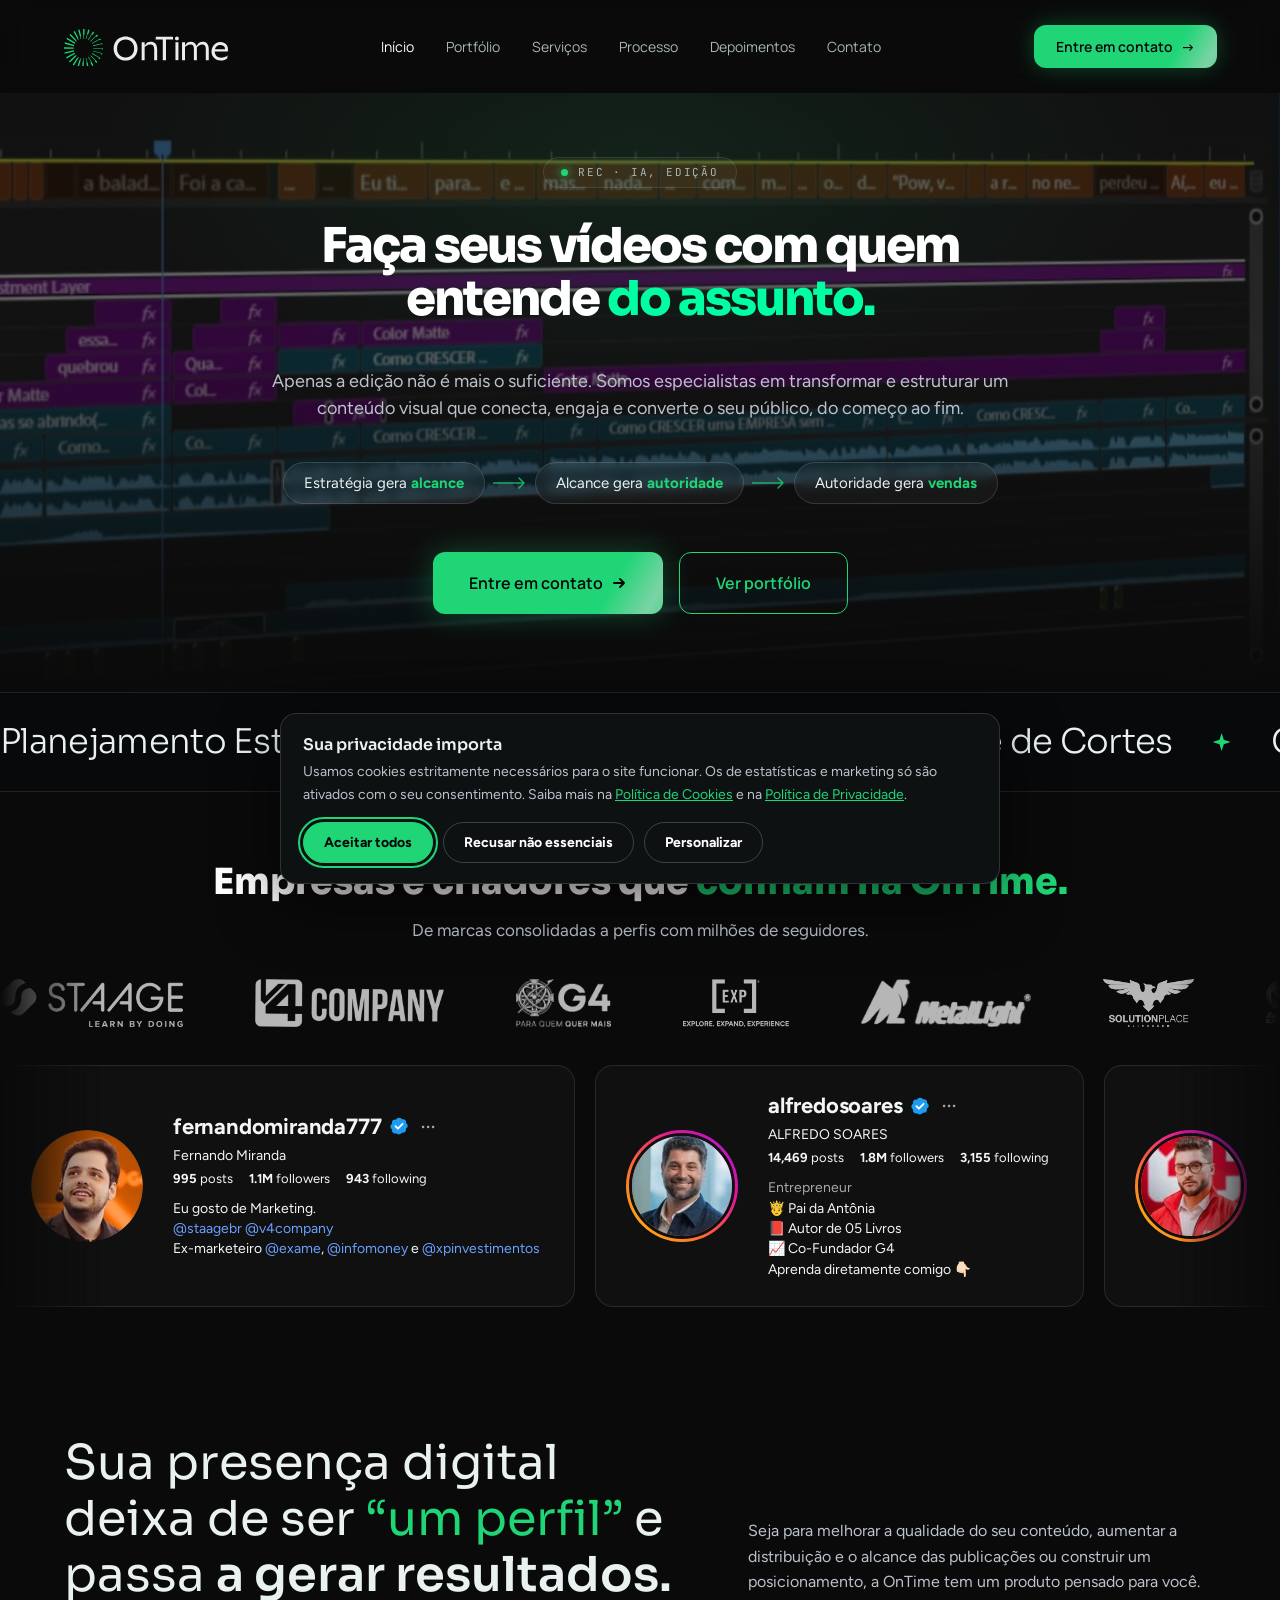
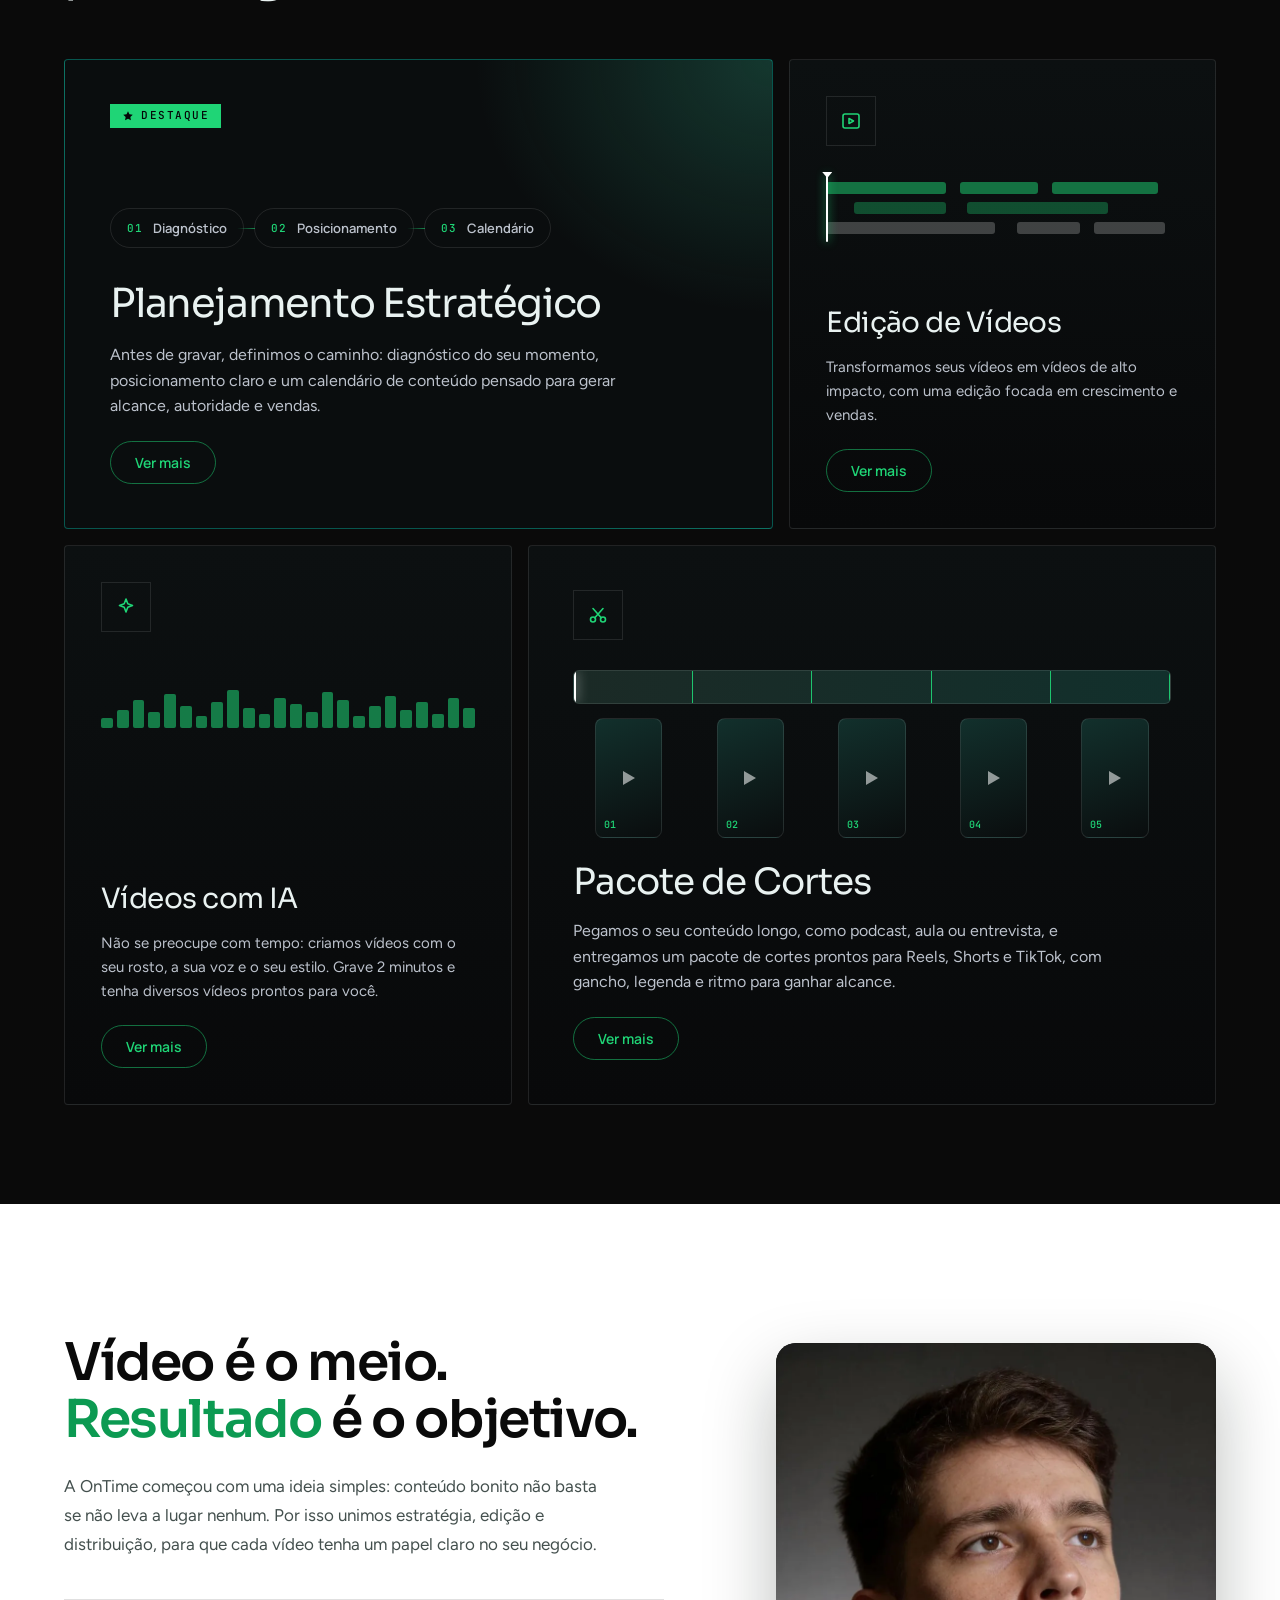
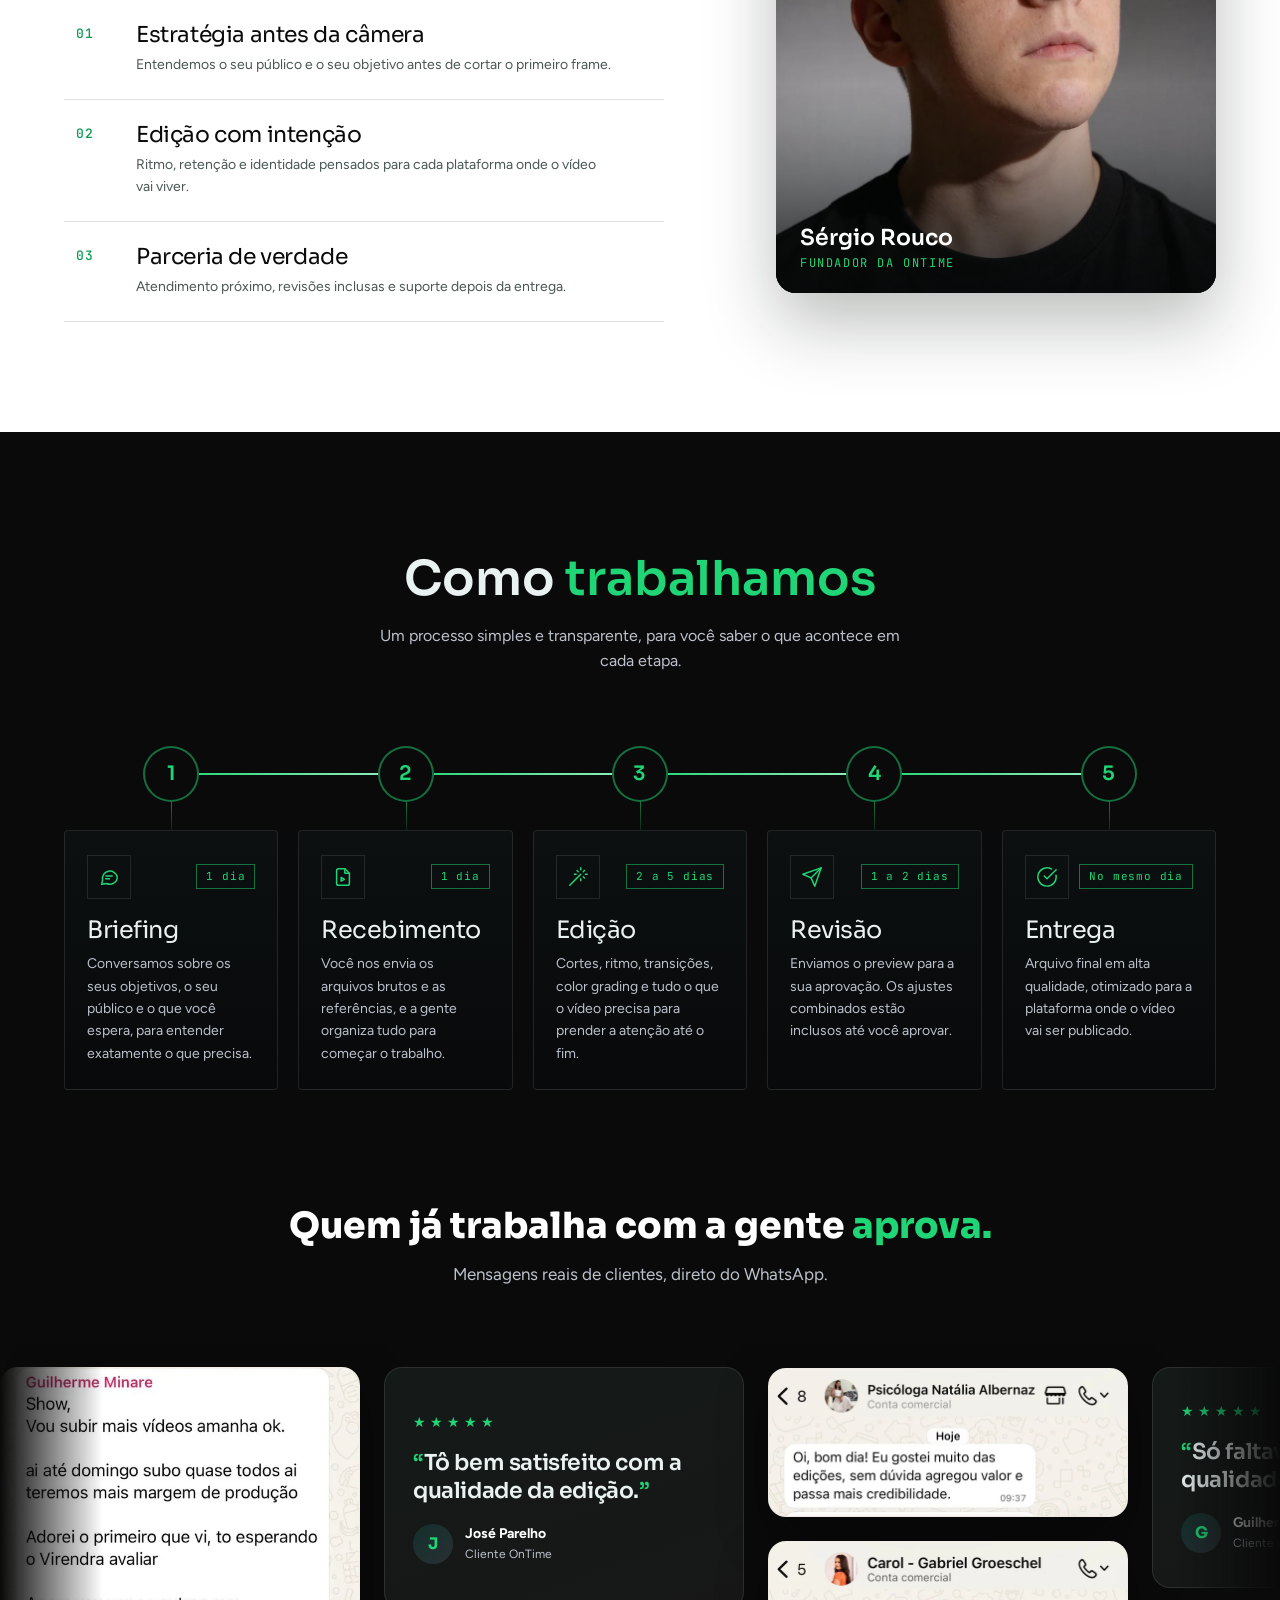
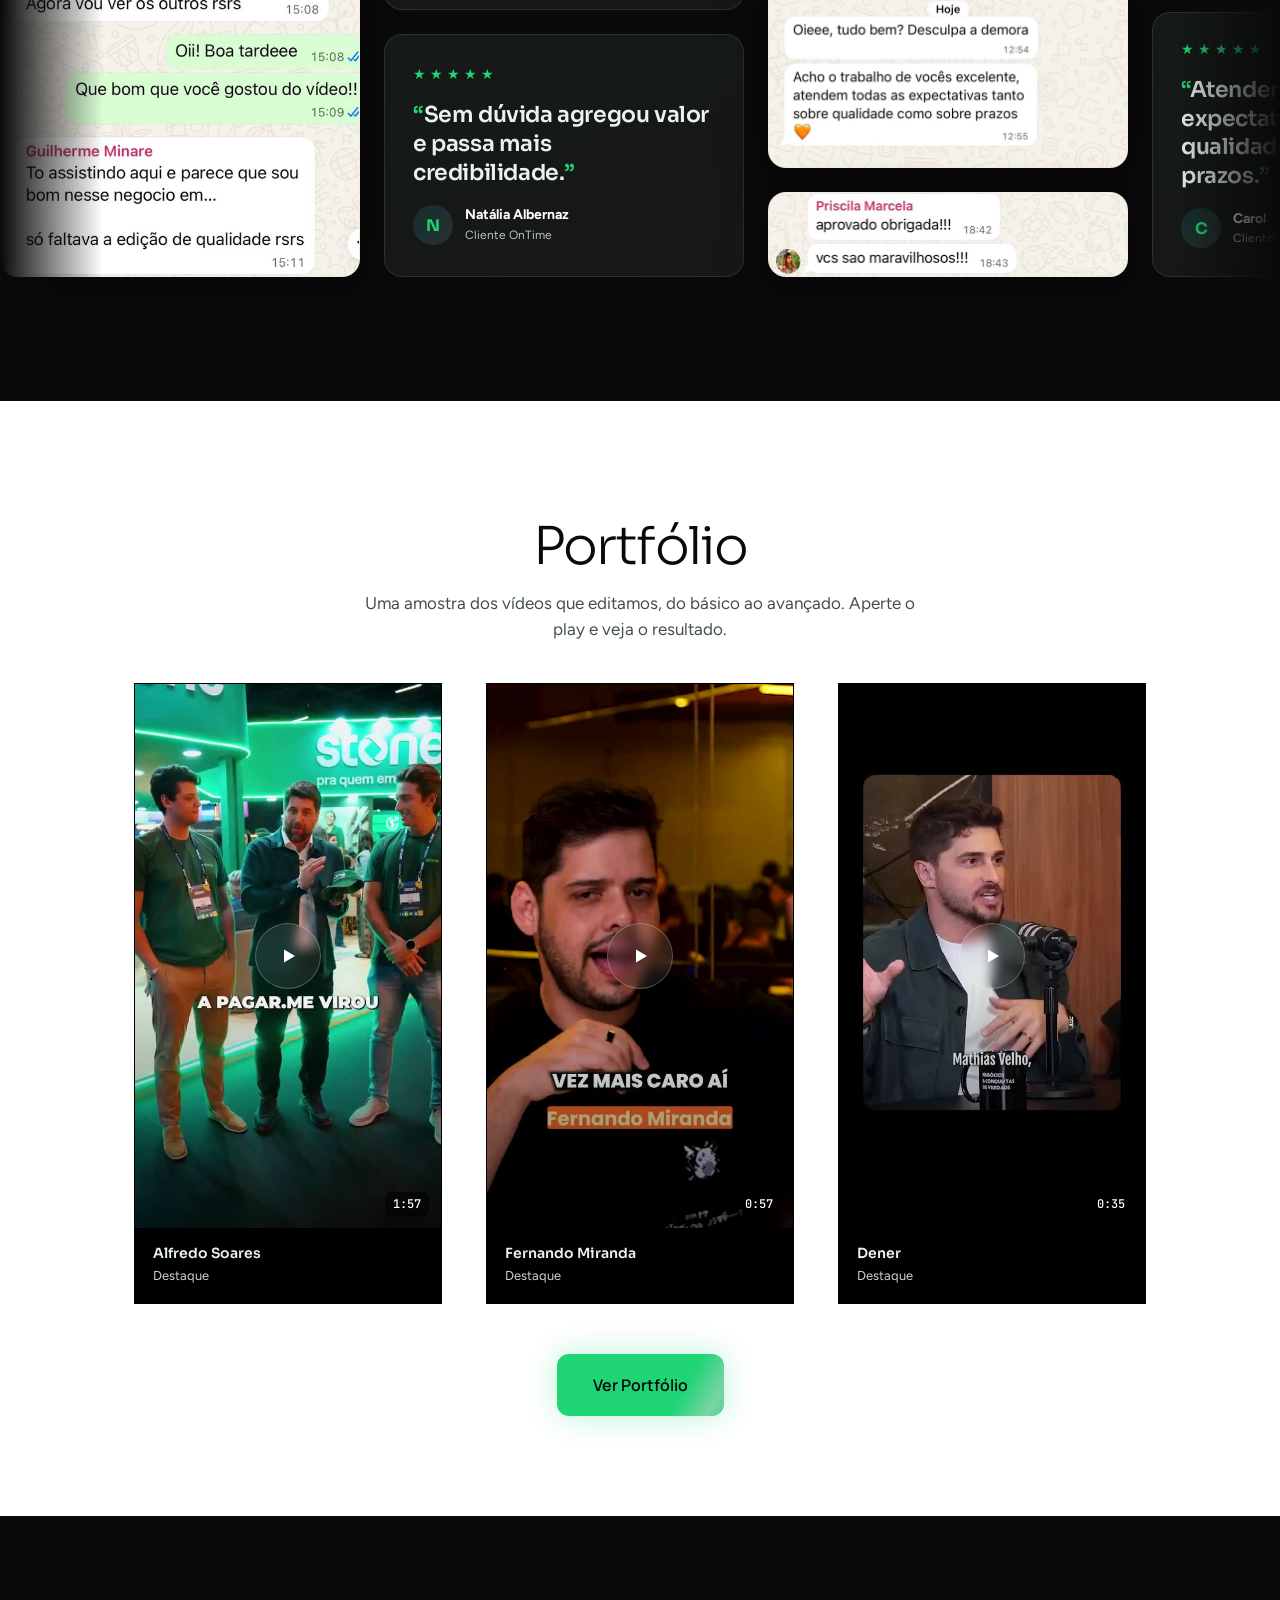
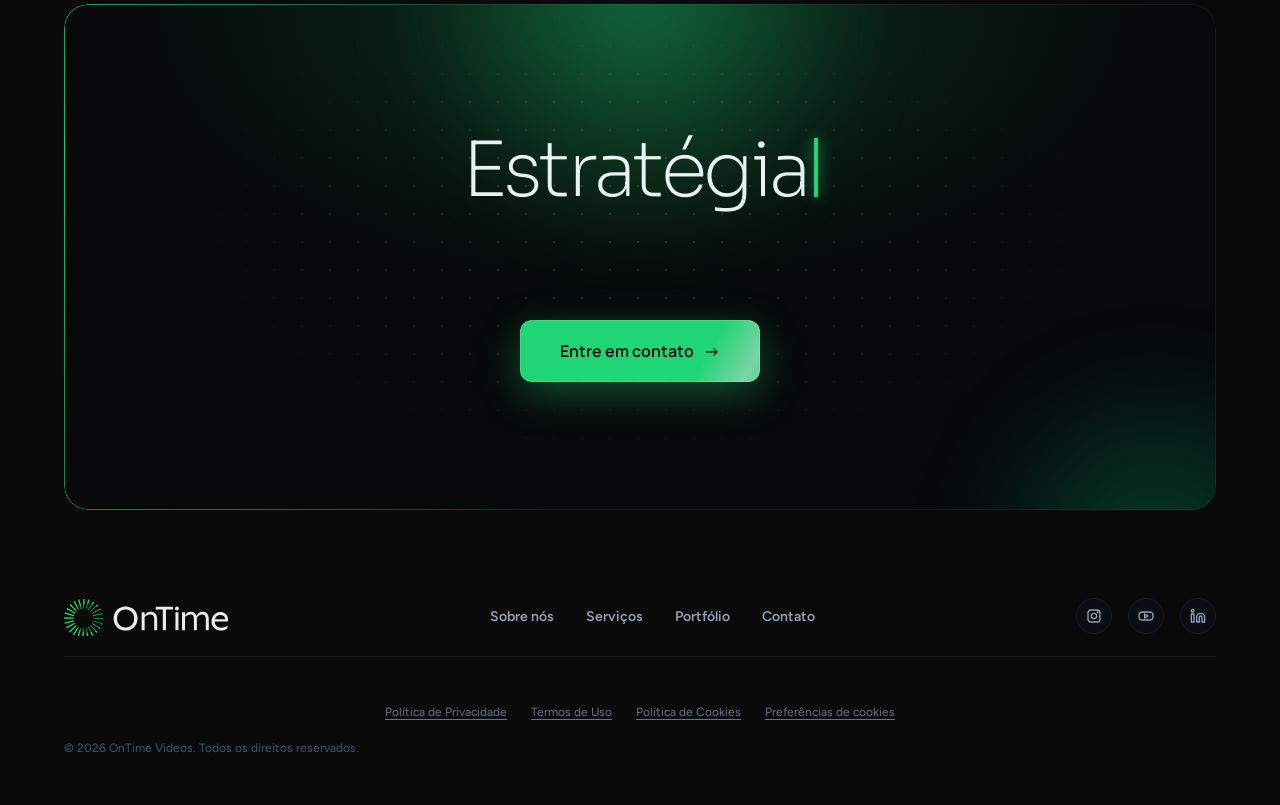
==== commit ff5e01c1: "Home: some a cadeia de botões no celular e título acima de empresas e clientes Co-Authored-By: Claud" ====
--- a/index.html
+++ b/index.html
@@ -1,270 +1,274 @@
-<!doctype html>
-<html lang="pt-BR">
-<head>
-<meta charset="utf-8">
-<meta name="viewport" content="width=device-width, initial-scale=1">
-<title>OnTime: Edição de vídeo, estratégia e conteúdos que vendem</title>
-<meta name="description" content="Estratégia, edição de vídeo e conteúdos que conectam, engajam e convertem. planejamento estratégico, pacote de cortes e vídeos com IA para o seu negócio.">
-<link rel="canonical" href="https://www.ontimevideos.com/">
-<meta name="robots" content="index,follow,max-image-preview:large">
-<meta name="theme-color" content="#0a0a0a">
-<meta name="color-scheme" content="dark">
-<meta name="author" content="OnTime">
-<meta property="og:type" content="website">
-<meta property="og:site_name" content="OnTime">
-<meta property="og:locale" content="pt_BR">
-<meta property="og:title" content="OnTime: Edição de vídeo, estratégia e conteúdos que vendem">
-<meta property="og:description" content="Estratégia, edição de vídeo e conteúdos que conectam, engajam e convertem. planejamento estratégico, pacote de cortes e vídeos com IA para o seu negócio.">
-<meta property="og:url" content="https://www.ontimevideos.com/">
-<meta property="og:image" content="https://www.ontimevideos.com/assets/og-image.png">
-<meta property="og:image:width" content="1200">
-<meta property="og:image:height" content="630">
-<meta property="og:image:alt" content="OnTime: Faça seus vídeos com quem entende do assunto">
-<meta name="twitter:card" content="summary_large_image">
-<meta name="twitter:title" content="OnTime: Edição de vídeo, estratégia e conteúdos que vendem">
-<meta name="twitter:description" content="Estratégia, edição de vídeo e conteúdos que conectam, engajam e convertem. planejamento estratégico, pacote de cortes e vídeos com IA para o seu negócio.">
-<meta name="twitter:image" content="https://www.ontimevideos.com/assets/og-image.png">
-<link rel="icon" href="assets/favicon.svg" type="image/svg+xml">
-<link rel="manifest" href="manifest.webmanifest">
-<script type="application/ld+json">
-{"@context":"https://schema.org","@graph":[
-{"@type":"Organization","@id":"https://www.ontimevideos.com/#org","name":"OnTime","legalName":"Ontime Videos LTDA","taxID":"44.533.500/0001-64","url":"https://www.ontimevideos.com/","logo":"https://www.ontimevideos.com/assets/logo.svg","description":"Estratégia, edição de vídeo e conteúdos que vendem.","founder":{"@type":"Person","name":"Sérgio Rouco"},"sameAs":["https://www.instagram.com/ontime.videos/"]},
-{"@type":"WebSite","@id":"https://www.ontimevideos.com/#website","url":"https://www.ontimevideos.com/","name":"OnTime","inLanguage":"pt-BR","publisher":{"@id":"https://www.ontimevideos.com/#org"}},
-{"@type":"ProfessionalService","@id":"https://www.ontimevideos.com/#service","name":"OnTime","url":"https://www.ontimevideos.com/","image":"https://www.ontimevideos.com/assets/og-image.png","areaServed":"BR","hasOfferCatalog":{"@type":"OfferCatalog","name":"Serviços","itemListElement":[
-{"@type":"Offer","itemOffered":{"@type":"Service","name":"Pacote de Cortes","description":"Cortes prontos para Reels, Shorts e TikTok a partir de conteúdos longos, com gancho, legenda e ritmo."}},
-{"@type":"Offer","itemOffered":{"@type":"Service","name":"Edição de Vídeos","description":"Vídeos de alto impacto, com edição focada em crescimento e vendas."}},
-{"@type":"Offer","itemOffered":{"@type":"Service","name":"Vídeos com IA","description":"Vídeos com o seu rosto, a sua voz e o seu estilo a partir de 2 minutos de gravação."}},
-{"@type":"Offer","itemOffered":{"@type":"Service","name":"Planejamento Estratégico","description":"Diagnóstico, posicionamento e calendário de conteúdo para gerar alcance, autoridade e vendas."}}
-]}}]}
-</script>
-<link rel="preconnect" href="https://fonts.googleapis.com">
-<link rel="preconnect" href="https://fonts.gstatic.com" crossorigin>
-<link href="https://fonts.googleapis.com/css2?family=Figtree:wght@400;600;700;800&family=JetBrains+Mono:wght@400;500&family=Manrope:wght@400;600&family=Sora:wght@200;300;400;600;800&display=swap" rel="stylesheet">
-<link rel="stylesheet" href="styles.css?v=122">
-<link rel="stylesheet" href="legal.css?v=25">
-</head>
-<body>
-<script>document.documentElement.classList.add("js")</script>
-<a class="skip" href="#conteudo">Pular para o conteúdo</a>
-
-<header class="nav" id="top">
-  <div class="nav__in">
-    <a href="#top" class="nav__logo" aria-label="OnTime"><svg xmlns="http://www.w3.org/2000/svg" viewBox="0 0 164 39" fill="none"><g fill="#1fd576"><path transform="translate(29.26 21.15)" d="M9.65 1.49L9.09 1.48C9.12 1.22 9.14 0.64 9.13 0.62L0.00 0.62L0.00 0.00L9.67 0.09L9.65 1.49Z"/><path transform="translate(0.39 23.18)" d="M9.70 1.20L0.34 3.62L0.00 2.26L9.42 0.00C9.49 0.41 9.58 0.81 9.70 1.20Z"/><path transform="translate(28.84 16.20)" d="M9.70 1.36L9.04 1.52C8.97 1.24 8.88 0.97 8.78 0.70L0.16 3.02C0.11 2.82 0.06 2.62 0.00 2.42L9.36 0.00L9.70 1.36Z"/><path transform="translate(2.06 25.73)" d="M9.10 0.98L0.68 5.75L0.00 4.52L8.33 0.00C8.39 0.20 8.46 0.40 8.53 0.60L8.79 0.45C8.89 0.63 8.99 0.81 9.10 0.98L9.10 0.98Z"/><path transform="translate(27.78 11.52)" d="M9.10 1.23L8.01 1.82C7.84 1.59 7.67 1.37 7.49 1.15L0.31 5.30C0.21 5.12 0.11 4.94 0.00 4.77L8.42 0.00L9.10 1.23L9.10 1.23Z"/><path transform="translate(4.91 28.25)" d="M7.88 0.44L0.97 7.23L0.00 6.22L6.55 0.00C6.66 0.19 6.77 0.38 6.88 0.57L7.44 0.01C7.58 0.16 7.73 0.30 7.88 0.44L7.88 0.44Z"/><path transform="translate(26.14 7.53)" d="M7.88 1.01L6.31 2.49C6.09 2.33 5.85 2.18 5.62 2.03L0.44 7.22C0.30 7.07 0.15 6.93 0.00 6.79L6.90 0.00L7.88 1.01L7.88 1.01Z"/><path transform="translate(8.76 29.87)" d="M6.12 0.31L1.20 8.65L0.00 7.93L4.38 0.79C4.52 0.96 4.68 1.13 4.83 1.29L5.58 0.00C5.75 0.11 5.93 0.21 6.12 0.31L6.12 0.31Z"/><path transform="translate(24.06 4.48)" d="M6.12 0.72L4.39 3.54C4.13 3.46 3.87 3.39 3.61 3.32L0.54 8.65C0.36 8.54 0.18 8.44 0.00 8.35L4.91 0.00L6.11 0.72L6.12 0.72Z"/><path transform="translate(0.00 20.36)" d="M9.67 1.49L0.00 1.40L0.02 0.00L9.71 0.26C9.68 0.55 9.67 1.38 9.67 1.49L9.67 1.49Z"/><path transform="translate(13.34 30.91)" d="M3.94 0.16L1.35 9.49L0.00 9.10L2.13 1.91C2.32 2.05 2.52 2.19 2.72 2.32L3.34 0.00C3.54 0.06 3.74 0.11 3.94 0.16L3.94 0.16Z"/><path transform="translate(21.66 2.60)" d="M3.94 0.39L2.64 4.75C2.38 4.75 2.12 4.75 1.86 4.76L0.60 9.49C0.40 9.43 0.20 9.38 0.00 9.34L2.59 0.00L3.94 0.39Z"/><path transform="translate(19.11 2.00)" d="M1.49 0.02L1.34 5.80C1.09 5.86 0.86 5.93 0.62 6.01L0.62 9.69C0.53 9.68 0.44 9.68 0.35 9.68C0.24 9.68 0.12 9.69 0.00 9.69L0.09 0.00L1.49 0.02Z"/><path transform="translate(18.33 31.31)" d="M1.49 0.00L1.40 9.69L0.00 9.67L0.17 3.24C0.40 3.33 0.64 3.42 0.87 3.51L0.87 0.00C0.96 0.01 1.05 0.01 1.14 0.01C1.26 0.01 1.37 0.00 1.49 0.00Z"/><path transform="translate(14.18 2.39)" d="M3.01 9.56C2.81 9.61 2.61 9.66 2.41 9.72L0.00 0.34L1.36 0.00L2.97 6.72C2.76 6.83 2.55 6.95 2.35 7.07L3.01 9.56L3.01 9.56Z"/><path transform="translate(21.75 30.89)" d="M1.65 9.72L0.44 4.64C0.70 4.68 0.96 4.71 1.22 4.73L0.00 0.16C0.20 0.12 0.40 0.06 0.59 0.00L3.01 9.38L1.65 9.72L1.65 9.72Z"/><path transform="translate(9.51 4.06)" d="M5.29 8.80C5.11 8.90 4.93 9.01 4.76 9.12L0.00 0.68L1.23 0.00L4.97 6.92C4.80 7.07 4.64 7.23 4.47 7.38L5.29 8.80L5.29 8.80Z"/><path transform="translate(24.14 29.82)" d="M4.07 9.12L2.19 5.66C2.46 5.62 2.73 5.56 2.99 5.51L0.00 0.31C0.18 0.22 0.36 0.11 0.53 0.00L5.29 8.43L4.07 9.12L4.07 9.12Z"/><path transform="translate(5.52 6.92)" d="M7.21 7.45C7.06 7.59 6.92 7.74 6.78 7.89L0.00 0.98L1.01 0.00L6.94 6.27C6.82 6.45 6.69 6.63 6.57 6.81L7.21 7.45L7.21 7.45Z"/><path transform="translate(26.21 28.19)" d="M6.20 7.89L4.35 5.93C4.60 5.81 4.85 5.67 5.09 5.54L0.00 0.44C0.15 0.30 0.30 0.15 0.44 0.00L7.21 6.92L6.20 7.89L6.20 7.89Z"/><path transform="translate(2.48 10.78)" d="M8.64 5.59C8.53 5.77 8.43 5.94 8.33 6.13L8.08 5.98L0.00 1.20L0.72 0.00L8.56 4.82C8.47 5.01 8.39 5.20 8.31 5.40L8.64 5.59L8.64 5.59Z"/><path transform="translate(27.82 26.10)" d="M7.91 6.12L6.52 5.26C6.72 5.06 6.91 4.86 7.10 4.64L0.00 0.54C0.11 0.36 0.21 0.18 0.31 0.00L8.64 4.92L7.91 6.12Z"/><path transform="translate(0.59 15.36)" d="M9.67 2.76C9.53 3.14 9.41 3.54 9.32 3.94L9.31 3.94L0.00 1.35L0.39 0.00L9.67 2.76Z"/><path transform="translate(28.87 23.70)" d="M9.09 3.94L8.24 3.69C8.36 3.43 8.47 3.17 8.58 2.90L0.00 0.60C0.06 0.40 0.11 0.20 0.15 0.00L9.47 2.59L9.09 3.94L9.09 3.94Z"/></g><g fill="#ececec"><path transform="translate(49.64 9.45)" d="M18.04 1.57C16.22 0.52 14.19 0.00 11.95 0.00C9.70 0.00 7.67 0.52 5.86 1.57C4.04 2.62 2.61 4.06 1.57 5.88C0.52 7.71 0.00 9.76 0.00 12.03C0.00 14.31 0.53 16.36 1.59 18.19C2.64 20.01 4.08 21.45 5.91 22.50C7.73 23.55 9.74 24.07 11.95 24.07C14.15 24.07 16.17 23.55 17.99 22.50C19.81 21.45 21.25 20.01 22.31 18.19C23.37 16.36 23.90 14.31 23.90 12.03C23.90 9.76 23.37 7.71 22.33 5.88C21.28 4.06 19.85 2.62 18.04 1.57L18.04 1.57ZM19.28 16.98C18.48 18.35 17.42 19.36 16.12 20.04C14.82 20.71 13.43 21.05 11.95 21.05C10.47 21.05 9.08 20.71 7.77 20.04C6.47 19.36 5.41 18.35 4.61 16.98C3.80 15.62 3.40 13.97 3.40 12.03C3.40 10.10 3.80 8.45 4.61 7.09C5.41 5.72 6.47 4.71 7.77 4.03C9.08 3.35 10.47 3.02 11.95 3.02C13.42 3.02 14.82 3.35 16.12 4.03C17.42 4.71 18.48 5.72 19.28 7.09C20.09 8.45 20.49 10.10 20.49 12.03C20.49 13.97 20.09 15.62 19.28 16.98Z"/><path transform="translate(77.67 14.86)" d="M9.19 0.00C7.80 0.00 6.60 0.28 5.50 0.75L2.98 3.69L2.98 0.36L0.00 0.36L0.00 18.30L2.98 18.30L2.98 5.26C3.97 4.19 5.85 2.63 8.51 2.63C11.03 2.63 12.52 3.91 12.52 7.78L12.52 18.30L15.50 18.30L15.50 7.53C15.50 2.13 12.73 0.00 9.19 0.00Z"/><path transform="translate(91.63 9.80)" d="M0.25 0.00L0.00 2.81L7.16 2.81L7.16 23.36L10.35 23.36L10.35 2.81L17.54 2.81L17.29 0.00L0.25 0.00Z"/><path transform="translate(111.45 15.22)" d="M2.98 0.00L0.00 0.00L0.00 17.94L2.98 17.94L2.98 0.00Z"/><path transform="translate(147.51 15.11)" d="M16.49 7.28C16.49 5.74 16.16 4.42 15.50 3.32C14.84 2.22 13.93 1.39 12.77 0.83C11.61 0.28 10.31 0.00 8.87 0.00C7.26 0.00 5.78 0.40 4.42 1.21C3.06 2.01 1.98 3.13 1.19 4.55C0.40 5.97 0.00 7.56 0.00 9.31C0.00 11.06 0.42 12.74 1.26 14.12C2.10 15.51 3.22 16.57 4.61 17.32C6.01 18.07 7.52 18.44 9.15 18.44C10.59 18.44 11.85 18.25 12.93 17.87C14.00 17.49 14.90 17.01 15.61 16.42L16.17 13.29L16.10 13.29C15.32 14.00 14.36 14.57 13.21 14.99C12.07 15.42 10.88 15.63 9.65 15.63C7.68 15.63 6.12 15.08 4.95 13.96C3.87 12.94 3.29 11.44 3.20 9.49L16.32 9.49C16.43 8.71 16.50 7.97 16.50 7.29L16.49 7.28ZM3.41 7.07C3.64 6.11 4.07 5.28 4.68 4.57C5.68 3.42 7.02 2.84 8.73 2.84C10.15 2.84 11.29 3.21 12.17 3.94C13.04 4.68 13.52 5.72 13.59 7.07L3.41 7.07L3.41 7.07Z"/><path transform="translate(110.97 9.45)" d="M1.95 3.91C3.03 3.91 3.90 3.03 3.90 1.95C3.90 0.87 3.03 0.00 1.95 0.00C0.87 0.00 0.00 0.87 0.00 1.95C0.00 3.03 0.87 3.91 1.95 3.91Z"/><path transform="translate(118.03 14.86)" d="M20.75 0.00C19.30 0.00 17.91 0.39 16.63 1.14L14.40 4.23C13.51 0.96 11.31 0.00 8.97 0.00C7.55 0.00 6.21 0.36 5.04 1.00L2.98 3.70L2.98 0.36L0.00 0.36L0.00 18.30L2.98 18.30L2.98 5.26C4.01 4.19 5.64 2.63 8.51 2.63C10.71 2.63 11.88 3.55 11.88 7.28L11.88 18.30L14.86 18.30L14.86 5.59C15.87 4.29 17.66 2.63 20.32 2.63C22.20 2.63 23.77 3.45 23.77 7.28L23.77 18.30L26.75 18.30L26.75 7.03C26.75 1.63 23.66 0.00 20.75 0.00L20.75 0.00Z"/></g></svg></a>
-    <nav class="nav__links" aria-label="Principal">
-      <a href="./" aria-current="page">Início</a>
-      <a href="portfolio/">Portfólio</a>
-      <a href="#servicos">Serviços</a>
-      <a href="#processo">Processo</a>
-      <a href="#depoimentos">Depoimentos</a>
-      <a href="#contato">Contato</a>
-    </nav>
-    <a href="https://api.whatsapp.com/send/?phone=14693275704&amp;text=Vim+pelo+site+da+OnTime+e+quero+saber+mais+sobre+as+edi%C3%A7%C3%B5es&amp;type=phone_number&amp;app_absent=0" class="nav__cta" target="_blank" rel="noopener noreferrer">Entre em contato</a>
-  </div>
-</header>
-
-<main id="conteudo" tabindex="-1">
-  <section class="hero">
-    <div class="rec"><i></i>REC · IA, EDIÇÃO</div>
-    <h1>Faça seus vídeos com quem entende <span class="g">do assunto.</span></h1>
-    <p class="hero__sub">Apenas a edição não é mais o suficiente. Somos especialistas em transformar e estruturar um conteúdo visual que conecta, engaja e converte o seu público, do começo ao fim.</p>
-    <ul class="hero__chain" aria-label="Estratégia gera alcance, alcance gera autoridade, autoridade gera vendas"><li class="chain__step">Estratégia gera <b>alcance</b></li><li class="chain__arr" aria-hidden="true"><svg width="34" height="12" viewBox="0 0 34 12" fill="none"><path d="M0 6h31M26 1l5 5-5 5" stroke="currentColor" stroke-width="1.6" stroke-linecap="round" stroke-linejoin="round"/></svg></li><li class="chain__step">Alcance gera <b>autoridade</b></li><li class="chain__arr" aria-hidden="true"><svg width="34" height="12" viewBox="0 0 34 12" fill="none"><path d="M0 6h31M26 1l5 5-5 5" stroke="currentColor" stroke-width="1.6" stroke-linecap="round" stroke-linejoin="round"/></svg></li><li class="chain__step">Autoridade gera <b>vendas</b></li></ul>
-    <div class="hero__ctas">
-      <a href="https://api.whatsapp.com/send/?phone=14693275704&amp;text=Vim+pelo+site+da+OnTime+e+quero+saber+mais+sobre+as+edi%C3%A7%C3%B5es&amp;type=phone_number&amp;app_absent=0" class="btn btn--grad" target="_blank" rel="noopener noreferrer">Entre em contato
-        <svg width="16" height="16" viewBox="0 0 16 16" fill="none" stroke="currentColor" stroke-width="2" stroke-linecap="round" stroke-linejoin="round"><path d="M3 8h10M9 4l4 4-4 4"/></svg>
-      </a>
-      <a href="portfolio/" class="btn btn--outline">Ver portfólio</a>
-    </div>
-    <div class="hero__bg" aria-hidden="true">
-      <video autoplay muted loop playsinline preload="auto" poster="assets/telas-poster.jpg?v=3" tabindex="-1"><source src="assets/telas.mp4?v=3" type="video/mp4"></video>
-    </div>
-  </section>
-
-  <section class="marquee" id="clientes" aria-label="Serviços">
-    <div class="marquee__track">
-      <ul>
-        <li>Planejamento Estratégico</li><li>Edição de Vídeo</li><li>Pacote de Cortes</li><li>Conteúdos que Vendem</li><li>Volume de Vídeos</li>
-      </ul>
-      <ul aria-hidden="true">
-        <li>Planejamento Estratégico</li><li>Edição de Vídeo</li><li>Pacote de Cortes</li><li>Conteúdos que Vendem</li><li>Volume de Vídeos</li>
-      </ul>
-    </div>
-  </section>
-
-  <section class="services wrap" id="servicos">
-    <div class="services__head reveal">
-      <div>
-        <h2>Sua presença digital deixa de ser <span class="g">“um perfil”</span> e passa <strong>a gerar resultados.</strong></h2>
-      </div>
-      <p>Seja para melhorar a qualidade do seu conteúdo, aumentar a distribuição e o alcance das publicações ou construir um posicionamento, a OnTime tem um produto pensado para você.</p>
-    </div>
-
-    <div class="bento">
-<div class="bento__row">
-      <article class="reveal card card--plan">
-        <span class="tag"><svg class="tag__star" width="12" height="12" viewBox="0 0 24 24" aria-hidden="true"><path d="m12 2.6 2.9 6 6.6.9-4.8 4.6 1.2 6.5L12 17.4l-5.9 3.2 1.2-6.5L2.5 9.5l6.6-.9z" fill="currentColor"/></svg>DESTAQUE</span>
-        <ol class="steps" aria-hidden="true"><li><span>01</span>Diagnóstico</li><li><span>02</span>Posicionamento</li><li><span>03</span>Calendário</li></ol>
-        <div class="card__body">
-          <h3>Planejamento Estratégico</h3>
-          <p>Antes de gravar, definimos o caminho: diagnóstico do seu momento, posicionamento claro e um calendário de conteúdo pensado para gerar alcance, autoridade e vendas.</p>
-          <a class="card__btn" href="planejamento-estrategico/">Ver mais</a>
-        </div>
-      </article>
-
-      <article class="reveal card card--edit"><div class="icon"><svg width="20" height="20" viewBox="0 0 20 20" fill="none" stroke="#1fd576" stroke-width="1.6" stroke-linecap="round" stroke-linejoin="round"><rect x="2" y="3" width="16" height="14" rx="2"/><path d="M8 7.5v5l4.5-2.5z"/></svg></div>
-        <div class="tl" aria-hidden="true"><i class="tl__ph"></i><div class="tl__row"><b style="--l:0%;--w:34%"></b><b style="--l:38%;--w:22%"></b><b style="--l:64%;--w:30%"></b></div><div class="tl__row"><b style="--l:8%;--w:26%"></b><b style="--l:40%;--w:40%"></b></div><div class="tl__row"><b style="--l:0%;--w:48%"></b><b style="--l:54%;--w:18%"></b><b style="--l:76%;--w:20%"></b></div></div>
-        <div class="card__body">
-          <h3>Edição de Vídeos</h3>
-          <p>Transformamos seus vídeos em vídeos de alto impacto, com uma edição focada em crescimento e vendas.</p>
-          <a class="card__btn" href="edicao-de-video/">Ver mais</a>
-        </div>
-      </article>
-
-</div>
-<div class="bento__row">
-      <article class="reveal card card--ia"><div class="card__row">
-          <div class="icon"><svg width="20" height="20" viewBox="0 0 20 20" fill="none" stroke="#1fd576" stroke-width="1.6" stroke-linecap="round" stroke-linejoin="round"><path d="M10 2l1.8 4.7L16.5 8.5l-4.7 1.8L10 15l-1.8-4.7L3.5 8.5l4.7-1.8z"/></svg></div>
-        </div>
-        <div class="wave" aria-hidden="true"></div>
-        <div class="card__body">
-          <h3>Vídeos com IA</h3>
-          <p>Não se preocupe com tempo: criamos vídeos com o seu rosto, a sua voz e o seu estilo. Grave 2 minutos e tenha diversos vídeos prontos para você.</p>
-          <a class="card__btn" href="conteudos-automaticos/">Ver mais</a>
-        </div>
-      </article>
-
-      <article class="reveal card card--cuts">
-        <div class="icon"><svg width="20" height="20" viewBox="0 0 20 20" fill="none" stroke="#1fd576" stroke-width="1.6" stroke-linecap="round" stroke-linejoin="round" aria-hidden="true"><circle cx="5" cy="14.5" r="2.5"/><circle cx="15" cy="14.5" r="2.5"/><path d="M6.8 12.7 15 3.5M13.2 12.7 5 3.5"/></svg></div>
-        <div class="cuts" aria-hidden="true"><div class="cuts__src"></div><div class="cuts__row"><i style="--i:0"><u>01</u></i><i style="--i:1"><u>02</u></i><i style="--i:2"><u>03</u></i><i style="--i:3"><u>04</u></i><i style="--i:4"><u>05</u></i></div></div>
-        <div class="card__body">
-          <h3>Pacote de Cortes</h3>
-          <p>Pegamos o seu conteúdo longo, como podcast, aula ou entrevista, e entregamos um pacote de cortes prontos para Reels, Shorts e TikTok, com gancho, legenda e ritmo para ganhar alcance.</p>
-          <a class="card__btn" href="pacote-de-cortes/">Ver mais</a>
-        </div>
-      </article>
-</div>
-    </div>
-  </section>
-
-  <section class="about wrap light" id="sobre" aria-labelledby="sobre-titulo">
-    <div class="about__txt">
-      <h2 id="sobre-titulo" class="reveal">Vídeo é o meio.<br><span class="g">Resultado</span> é o objetivo.</h2>
-      <p class="reveal">A OnTime começou com uma ideia simples: conteúdo bonito não basta se não leva a lugar nenhum. Por isso unimos estratégia, edição e distribuição, para que cada vídeo tenha um papel claro no seu negócio.</p>
-      <ul class="about__list reveal"><li><span class="about__n">01</span><div><h3>Estratégia antes da câmera</h3><p>Entendemos o seu público e o seu objetivo antes de cortar o primeiro frame.</p></div><span class="about__arr" aria-hidden="true">→</span></li><li><span class="about__n">02</span><div><h3>Edição com intenção</h3><p>Ritmo, retenção e identidade pensados para cada plataforma onde o vídeo vai viver.</p></div><span class="about__arr" aria-hidden="true">→</span></li><li><span class="about__n">03</span><div><h3>Parceria de verdade</h3><p>Atendimento próximo, revisões inclusas e suporte depois da entrega.</p></div><span class="about__arr" aria-hidden="true">→</span></li></ul>
-    </div>
-    <figure class="about__photo reveal">
-      <img src="assets/sergio-rouco.webp" width="900" height="1201" alt="Sérgio Rouco, fundador da OnTime" loading="lazy" decoding="async">
-      <figcaption><b>Sérgio Rouco</b><small>Fundador da OnTime</small></figcaption>
-    </figure>
-  </section>
-
-  <section class="process wrap" id="processo" aria-labelledby="processo-titulo">
-    <header class="reveal">
-      <h2 id="processo-titulo">Como <span class="g">trabalhamos</span></h2>
-      <p>Um processo simples e transparente, para você saber o que acontece em cada etapa.</p>
-    </header>
-    <ol class="process__steps reveal">
-        <li class="step">
-          <span class="step__n">1</span>
-          <div class="step__card">
-            <div class="step__top"><span class="step__icon"><svg width="22" height="22" viewBox="0 0 24 24" fill="none" stroke="#1fd576" stroke-width="1.6" stroke-linecap="round" stroke-linejoin="round" aria-hidden="true"><path d="M21 12a8 8 0 0 1-11.6 7.1L4 20l1-4.6A8 8 0 1 1 21 12z"/><path d="M8.5 11h7M8.5 14h4"/></svg></span><span class="step__tag">1 dia</span></div>
-            <h3>Briefing</h3>
-            <p>Conversamos sobre os seus objetivos, o seu público e o que você espera, para entender exatamente o que precisa.</p>
-          </div>
-        </li>
-        <li class="step">
-          <span class="step__n">2</span>
-          <div class="step__card">
-            <div class="step__top"><span class="step__icon"><svg width="22" height="22" viewBox="0 0 24 24" fill="none" stroke="#1fd576" stroke-width="1.6" stroke-linecap="round" stroke-linejoin="round" aria-hidden="true"><path d="M14 3H7a2 2 0 0 0-2 2v14a2 2 0 0 0 2 2h10a2 2 0 0 0 2-2V8z"/><path d="M14 3v5h5"/><path d="M10 12.5v4l3.5-2z"/></svg></span><span class="step__tag">1 dia</span></div>
-            <h3>Recebimento</h3>
-            <p>Você nos envia os arquivos brutos e as referências, e a gente organiza tudo para começar o trabalho.</p>
-          </div>
-        </li>
-        <li class="step">
-          <span class="step__n">3</span>
-          <div class="step__card">
-            <div class="step__top"><span class="step__icon"><svg width="22" height="22" viewBox="0 0 24 24" fill="none" stroke="#1fd576" stroke-width="1.6" stroke-linecap="round" stroke-linejoin="round" aria-hidden="true"><path d="M15 4V2M15 16v-2M8 9h2M20 9h2M17.8 11.8 19 13M17.8 6.2 19 5M12.2 6.2 11 5"/><path d="m15 9-12 12"/></svg></span><span class="step__tag">2 a 5 dias</span></div>
-            <h3>Edição</h3>
-            <p>Cortes, ritmo, transições, color grading e tudo o que o vídeo precisa para prender a atenção até o fim.</p>
-          </div>
-        </li>
-        <li class="step">
-          <span class="step__n">4</span>
-          <div class="step__card">
-            <div class="step__top"><span class="step__icon"><svg width="22" height="22" viewBox="0 0 24 24" fill="none" stroke="#1fd576" stroke-width="1.6" stroke-linecap="round" stroke-linejoin="round" aria-hidden="true"><path d="m22 2-7 20-4-9-9-4z"/><path d="M22 2 11 13"/></svg></span><span class="step__tag">1 a 2 dias</span></div>
-            <h3>Revisão</h3>
-            <p>Enviamos o preview para a sua aprovação. Os ajustes combinados estão inclusos até você aprovar.</p>
-          </div>
-        </li>
-        <li class="step">
-          <span class="step__n">5</span>
-          <div class="step__card">
-            <div class="step__top"><span class="step__icon"><svg width="22" height="22" viewBox="0 0 24 24" fill="none" stroke="#1fd576" stroke-width="1.6" stroke-linecap="round" stroke-linejoin="round" aria-hidden="true"><path d="M21.8 10A10 10 0 1 1 17 3.3"/><path d="m9 11 3 3L22 4"/></svg></span><span class="step__tag">No mesmo dia</span></div>
-            <h3>Entrega</h3>
-            <p>Arquivo final em alta qualidade, otimizado para a plataforma onde o vídeo vai ser publicado.</p>
-          </div>
-        </li>
-    </ol>
-  </section>
-
-  <section class="brands" id="empresas" aria-label="Empresas atendidas">
-    <ul class="brands__list"><li><img src="assets/empresas/logos/staage.png" alt="Staage" height="48" loading="lazy" decoding="async"></li><li><img src="assets/empresas/logos/v4-company.png" alt="V4 Company" height="48" loading="lazy" decoding="async"></li><li><img src="assets/empresas/logos/g4-educacao.png" alt="G4 Educação" height="48" loading="lazy" decoding="async"></li><li><img src="assets/empresas/logos/exp.png" alt="EXP" height="48" loading="lazy" decoding="async"></li><li><img src="assets/empresas/logos/metallight.png" alt="MetalLight" height="48" loading="lazy" decoding="async"></li><li><img src="assets/empresas/logos/solution-place.png" alt="Solution Place Blindagem" height="48" loading="lazy" decoding="async"></li><li><img src="assets/empresas/logos/agro-sao-joao.png" alt="Agro São João" height="48" loading="lazy" decoding="async"></li><li><img src="assets/empresas/logos/Mater_Columbus_Ms_icon.svg" alt="Mater Columbus" height="48" loading="lazy" decoding="async"></li><li><img src="assets/empresas/logos/ecossistema-de-agencias.png" alt="Ecossistema de Ag&ecirc;ncias" height="48" loading="lazy" decoding="async"></li></ul>
-  </section>
-
-  <section class="profs" id="perfis" aria-label="Clientes">
-    <ul class="profs__list"><li class="prof"><img class="prof__av" src="assets/clientes/fernando-miranda.webp?v=2" width="150" height="150" alt="Foto de perfil de Fernando Miranda" loading="lazy" decoding="async"><div class="prof__txt"><div class="prof__top"><b class="prof__user">fernandomiranda777</b><svg class="prof__ok" width="20" height="20" viewBox="0 0 24 24" aria-label="Perfil verificado" role="img"><path fill="#1d9bf0" d="M22.5 12.5c0-1.58-.88-2.95-2.18-3.66.15-.38.23-.8.23-1.24 0-1.93-1.57-3.5-3.5-3.5-.44 0-.86.08-1.24.23A4.19 4.19 0 0 0 12 2.5c-1.58 0-2.95.88-3.66 2.18A3.5 3.5 0 0 0 7.1 4.45c-1.93 0-3.5 1.57-3.5 3.5 0 .44.08.86.23 1.24A4.19 4.19 0 0 0 1.65 12.9c0 1.58.88 2.95 2.18 3.66a3.5 3.5 0 0 0-.23 1.24c0 1.93 1.57 3.5 3.5 3.5.44 0 .86-.08 1.24-.23A4.19 4.19 0 0 0 12 22.3c1.58 0 2.95-.88 3.66-2.18.38.15.8.23 1.24.23 1.93 0 3.5-1.57 3.5-3.5 0-.44-.08-.86-.23-1.24a4.19 4.19 0 0 0 2.33-3.88z" transform="translate(0 -.3)"/><path fill="none" stroke="#fff" stroke-width="2.2" stroke-linecap="round" stroke-linejoin="round" d="m7.8 12.3 2.9 2.9 5.6-5.8"/></svg><span class="prof__dots" aria-hidden="true">&middot;&middot;&middot;</span></div><span class="prof__name">Fernando Miranda</span><div class="prof__stats"><span><b>995</b> posts</span><span><b>1.1M</b> followers</span><span><b>943</b> following</span></div><p class="prof__bio">Eu gosto de Marketing.<br><a class="prof__m">@staagebr</a> <a class="prof__m">@v4company</a><br>Ex-marketeiro <a class="prof__m">@exame</a>, <a class="prof__m">@infomoney</a> e <a class="prof__m">@xpinvestimentos</a></p></div></li><li class="prof"><span class="prof__ring"><img class="prof__av" src="assets/clientes/alfredo-soares.webp" width="130" height="130" alt="Foto de perfil de Alfredo Soares" loading="lazy" decoding="async"></span><div class="prof__txt"><div class="prof__top"><b class="prof__user">alfredosoares</b><svg class="prof__ok" width="20" height="20" viewBox="0 0 24 24" aria-label="Perfil verificado" role="img"><path fill="#1d9bf0" d="M22.5 12.5c0-1.58-.88-2.95-2.18-3.66.15-.38.23-.8.23-1.24 0-1.93-1.57-3.5-3.5-3.5-.44 0-.86.08-1.24.23A4.19 4.19 0 0 0 12 2.5c-1.58 0-2.95.88-3.66 2.18A3.5 3.5 0 0 0 7.1 4.45c-1.93 0-3.5 1.57-3.5 3.5 0 .44.08.86.23 1.24A4.19 4.19 0 0 0 1.65 12.9c0 1.58.88 2.95 2.18 3.66a3.5 3.5 0 0 0-.23 1.24c0 1.93 1.57 3.5 3.5 3.5.44 0 .86-.08 1.24-.23A4.19 4.19 0 0 0 12 22.3c1.58 0 2.95-.88 3.66-2.18.38.15.8.23 1.24.23 1.93 0 3.5-1.57 3.5-3.5 0-.44-.08-.86-.23-1.24a4.19 4.19 0 0 0 2.33-3.88z" transform="translate(0 -.3)"/><path fill="none" stroke="#fff" stroke-width="2.2" stroke-linecap="round" stroke-linejoin="round" d="m7.8 12.3 2.9 2.9 5.6-5.8"/></svg><span class="prof__dots" aria-hidden="true">&middot;&middot;&middot;</span></div><span class="prof__name">ALFREDO SOARES</span><div class="prof__stats"><span><b>14,469</b> posts</span><span><b>1.8M</b> followers</span><span><b>3,155</b> following</span></div><p class="prof__bio"><span class="prof__cat">Entrepreneur</span><br>&#129332; Pai da Ant&ocirc;nia<br>&#128213; Autor de 05 Livros<br>&#128200; Co-Fundador G4<br>Aprenda diretamente comigo &#128071;&#127995;</p></div></li><li class="prof"><span class="prof__ring"><img class="prof__av" src="assets/clientes/dener-lippert.webp" width="130" height="130" alt="Foto de perfil de Dener Lippert" loading="lazy" decoding="async"></span><div class="prof__txt"><div class="prof__top"><b class="prof__user">denerlippert</b><svg class="prof__ok" width="20" height="20" viewBox="0 0 24 24" aria-label="Perfil verificado" role="img"><path fill="#1d9bf0" d="M22.5 12.5c0-1.58-.88-2.95-2.18-3.66.15-.38.23-.8.23-1.24 0-1.93-1.57-3.5-3.5-3.5-.44 0-.86.08-1.24.23A4.19 4.19 0 0 0 12 2.5c-1.58 0-2.95.88-3.66 2.18A3.5 3.5 0 0 0 7.1 4.45c-1.93 0-3.5 1.57-3.5 3.5 0 .44.08.86.23 1.24A4.19 4.19 0 0 0 1.65 12.9c0 1.58.88 2.95 2.18 3.66a3.5 3.5 0 0 0-.23 1.24c0 1.93 1.57 3.5 3.5 3.5.44 0 .86-.08 1.24-.23A4.19 4.19 0 0 0 12 22.3c1.58 0 2.95-.88 3.66-2.18.38.15.8.23 1.24.23 1.93 0 3.5-1.57 3.5-3.5 0-.44-.08-.86-.23-1.24a4.19 4.19 0 0 0 2.33-3.88z" transform="translate(0 -.3)"/><path fill="none" stroke="#fff" stroke-width="2.2" stroke-linecap="round" stroke-linejoin="round" d="m7.8 12.3 2.9 2.9 5.6-5.8"/></svg><span class="prof__dots" aria-hidden="true">&middot;&middot;&middot;</span></div><span class="prof__name">Dener Lippert</span><div class="prof__stats"><span><b>3,487</b> posts</span><span><b>215K</b> followers</span><span><b>1,476</b> following</span></div><p class="prof__bio"><span class="prof__cat">Public figure</span><br>&#129489;&#127995;&#8205;&#128300; Cientista do Marketing e seus insights<br>&#128200; CEO&amp;Founder <a class="prof__m">@v4company</a><br>&#128213; Bestseller<br>&#127894;&#65039; FORBES Under30</p></div></li><li class="prof"><span class="prof__ring"><img class="prof__av" src="assets/clientes/hampe.webp?v=1" width="130" height="130" alt="Foto de perfil de Hampe" loading="lazy" decoding="async"></span><div class="prof__txt"><div class="prof__top"><b class="prof__user">hampesco_</b><svg class="prof__ok" width="20" height="20" viewBox="0 0 24 24" aria-label="Perfil verificado" role="img"><path fill="#1d9bf0" d="M22.5 12.5c0-1.58-.88-2.95-2.18-3.66.15-.38.23-.8.23-1.24 0-1.93-1.57-3.5-3.5-3.5-.44 0-.86.08-1.24.23A4.19 4.19 0 0 0 12 2.5c-1.58 0-2.95.88-3.66 2.18A3.5 3.5 0 0 0 7.1 4.45c-1.93 0-3.5 1.57-3.5 3.5 0 .44.08.86.23 1.24A4.19 4.19 0 0 0 1.65 12.9c0 1.58.88 2.95 2.18 3.66a3.5 3.5 0 0 0-.23 1.24c0 1.93 1.57 3.5 3.5 3.5.44 0 .86-.08 1.24-.23A4.19 4.19 0 0 0 12 22.3c1.58 0 2.95-.88 3.66-2.18.38.15.8.23 1.24.23 1.93 0 3.5-1.57 3.5-3.5 0-.44-.08-.86-.23-1.24a4.19 4.19 0 0 0 2.33-3.88z" transform="translate(0 -.3)"/><path fill="none" stroke="#fff" stroke-width="2.2" stroke-linecap="round" stroke-linejoin="round" d="m7.8 12.3 2.9 2.9 5.6-5.8"/></svg><span class="prof__dots" aria-hidden="true">&middot;&middot;&middot;</span></div><span class="prof__name">Hampe</span><div class="prof__stats"><span><b>777</b> posts</span><span><b>265K</b> followers</span><span><b>6,742</b> following</span></div><p class="prof__bio"><span class="prof__cat">Creative Director</span><br>&bull; Criador <a class="prof__m">@videomakerdelite</a><br>&bull; Gerei + de 2 bilh&otilde;es de views e 200 milh&otilde;es de receita para meus clientes<span class="prof__cat">&hellip; more</span></p></div></li><li class="prof"><span class="prof__ring"><img class="prof__av" src="assets/clientes/nicolas-charao.webp?v=1" width="130" height="130" alt="Foto de perfil de Nicolas Char&atilde;o" loading="lazy" decoding="async"></span><div class="prof__txt"><div class="prof__top"><b class="prof__user">nicolasccharao</b><svg class="prof__ok" width="20" height="20" viewBox="0 0 24 24" aria-label="Perfil verificado" role="img"><path fill="#1d9bf0" d="M22.5 12.5c0-1.58-.88-2.95-2.18-3.66.15-.38.23-.8.23-1.24 0-1.93-1.57-3.5-3.5-3.5-.44 0-.86.08-1.24.23A4.19 4.19 0 0 0 12 2.5c-1.58 0-2.95.88-3.66 2.18A3.5 3.5 0 0 0 7.1 4.45c-1.93 0-3.5 1.57-3.5 3.5 0 .44.08.86.23 1.24A4.19 4.19 0 0 0 1.65 12.9c0 1.58.88 2.95 2.18 3.66a3.5 3.5 0 0 0-.23 1.24c0 1.93 1.57 3.5 3.5 3.5.44 0 .86-.08 1.24-.23A4.19 4.19 0 0 0 12 22.3c1.58 0 2.95-.88 3.66-2.18.38.15.8.23 1.24.23 1.93 0 3.5-1.57 3.5-3.5 0-.44-.08-.86-.23-1.24a4.19 4.19 0 0 0 2.33-3.88z" transform="translate(0 -.3)"/><path fill="none" stroke="#fff" stroke-width="2.2" stroke-linecap="round" stroke-linejoin="round" d="m7.8 12.3 2.9 2.9 5.6-5.8"/></svg><span class="prof__dots" aria-hidden="true">&middot;&middot;&middot;</span></div><span class="prof__name">Nicolas Char&atilde;o</span><div class="prof__stats"><span><b>946</b> posts</span><span><b>114K</b> followers</span><span><b>1,003</b> following</span></div><p class="prof__bio"><span class="prof__cat">Entrepreneur</span><br><a class="prof__m">@ecossistemadereceita</a> &bull; <a class="prof__m">@ecossistemadeagencias</a><br>&#9854;&#65039; Aumento fontes de receita do seu neg&oacute;cio<br>&#127942; 55 ag&ecirc;ncias faturando<span class="prof__cat">&hellip; more</span></p></div></li></ul>
-  </section>
-
-  <section class="testi wrap" id="depoimentos">
-    <header class="reveal">
-      <h2>Quem já trabalha com a gente <span class="g">aprova.</span></h2>
-      <p class="testi__sub">Mensagens reais de clientes, direto do WhatsApp.</p>
-    </header>
-    <div class="testi__list"><div class="testi__col"><figure class="fb reveal"><img src="assets/feedback/guilherme.webp" width="720" height="877" alt="Mensagem de Guilherme Minaré no WhatsApp: "Adorei o primeiro que vi" e "só faltava a edição de qualidade"" loading="lazy" decoding="async"></figure></div><div class="testi__col"><figure class="qt reveal"><div class="stars" aria-label="5 estrelas">★★★★★</div><blockquote>Tô bem satisfeito com a qualidade da edição.</blockquote><figcaption><i class="qt__av" aria-hidden="true">J</i><span><b>José Parelho</b><small>Cliente OnTime</small></span></figcaption></figure><figure class="qt reveal"><div class="stars" aria-label="5 estrelas">★★★★★</div><blockquote>Sem dúvida agregou valor e passa mais credibilidade.</blockquote><figcaption><i class="qt__av" aria-hidden="true">N</i><span><b>Natália Albernaz</b><small>Cliente OnTime</small></span></figcaption></figure></div><div class="testi__col"><figure class="fb reveal"><img src="assets/feedback/natalia.webp" width="720" height="296" alt="Mensagem da psicóloga Natália Albernaz no WhatsApp: "Eu gostei muito das edições, sem dúvida agregou valor e passa mais credibilidade"" loading="lazy" decoding="async"></figure><figure class="fb reveal"><img src="assets/feedback/carol.webp" width="720" height="452" alt="Mensagem de Carol no WhatsApp: "Acho o trabalho de vocês excelente, atendem todas as expectativas tanto sobre qualidade como sobre prazos"" loading="lazy" decoding="async"></figure><figure class="fb reveal"><img src="assets/feedback/priscila.webp" width="720" height="166" alt="Mensagem de Priscila Marcela no WhatsApp: "aprovado obrigada!!! vcs sao maravilhosos!!!"" loading="lazy" decoding="async"></figure></div><div class="testi__col"><figure class="qt reveal"><div class="stars" aria-label="5 estrelas">★★★★★</div><blockquote>Só faltava a edição de qualidade.</blockquote><figcaption><i class="qt__av" aria-hidden="true">G</i><span><b>Guilherme Minaré</b><small>Cliente OnTime</small></span></figcaption></figure><figure class="qt reveal"><div class="stars" aria-label="5 estrelas">★★★★★</div><blockquote>Atendem todas as expectativas, tanto sobre qualidade como sobre prazos.</blockquote><figcaption><i class="qt__av" aria-hidden="true">C</i><span><b>Carol</b><small>Cliente OnTime</small></span></figcaption></figure></div><div class="testi__col"><figure class="fb reveal"><img src="assets/feedback/jose.webp" width="591" height="655" alt="Mensagens de José Parelho no WhatsApp: "to bem satisfeito com a qualidade da edição" e "parabéns pelo trabalho pessoal"" loading="lazy" decoding="async"></figure></div><div class="testi__col"><figure class="fb reveal"><img src="assets/feedback/bora.webp" width="608" height="616" alt="Conversa de Giovanna Souza e Henrique Barbosa no WhatsApp sobre o vídeo editado: "eu gostei muito de como ficou esse formato" e "Gostei também"" loading="lazy" decoding="async"></figure><figure class="fb fb--vid reveal"><div class="fb-vid"><img src="assets/depoimentos/voz-fernando.jpg" width="576" height="180" alt="Mensagem de voz de Fernando Miranda no WhatsApp" loading="lazy" decoding="async"><button class="play" type="button" data-video="assets/depoimentos/voz-fernando.mp4" aria-label="Ouvir a mensagem de voz de Fernando Miranda"><svg width="20" height="20" viewBox="0 0 20 20" fill="#fff" aria-hidden="true"><path d="M6 3.5v13l11-6.5z"/></svg></button></div></figure></div><div class="testi__col"><figure class="fb reveal"><img src="assets/feedback/salete.webp" width="694" height="706" alt="Mensagem de Salete no WhatsApp elogiando a excelência do trabalho, o padrão de qualidade, o rigor com os prazos e a atenção aos feedbacks" loading="lazy" decoding="async"></figure><figure class="fb fb--vid reveal"><div class="fb-vid"><img src="assets/depoimentos/voz-jorge.jpg" width="576" height="190" alt="Mensagem de voz de Jorge Silva no WhatsApp" loading="lazy" decoding="async"><button class="play" type="button" data-video="assets/depoimentos/voz-jorge.mp4" aria-label="Ouvir a mensagem de voz de Jorge Silva"><svg width="20" height="20" viewBox="0 0 20 20" fill="#fff" aria-hidden="true"><path d="M6 3.5v13l11-6.5z"/></svg></button></div></figure></div><div class="testi__col"><figure class="fb fb--vid reveal"><div class="fb-vid"><img src="assets/depoimentos/voz-jose.jpg" width="576" height="390" alt="Mensagem de voz de José Parelho no WhatsApp" loading="lazy" decoding="async"><button class="play" type="button" data-video="assets/depoimentos/voz-jose.mp4" aria-label="Ouvir a mensagem de voz de José Parelho"><svg width="20" height="20" viewBox="0 0 20 20" fill="#fff" aria-hidden="true"><path d="M6 3.5v13l11-6.5z"/></svg></button></div></figure><figure class="qt reveal"><div class="stars" aria-label="5 estrelas">★★★★★</div><blockquote>Ficou muito bom. Gostei de verdade.</blockquote><figcaption><i class="qt__av" aria-hidden="true">B</i><span><b>Bárbara Neri</b><small>Cliente OnTime</small></span></figcaption></figure></div><div class="testi__col"><figure class="fb fb--vid reveal"><div class="fb-vid"><img src="assets/depoimentos/voz-barbara.jpg" width="576" height="204" alt="Mensagem de voz de Bárbara Neri no WhatsApp" loading="lazy" decoding="async"><button class="play" type="button" data-video="assets/depoimentos/voz-barbara.mp4" aria-label="Ouvir a mensagem de voz de Bárbara Neri"><svg width="20" height="20" viewBox="0 0 20 20" fill="#fff" aria-hidden="true"><path d="M6 3.5v13l11-6.5z"/></svg></button></div></figure><figure class="qt reveal"><div class="stars" aria-label="5 estrelas">★★★★★</div><blockquote>O PDF da estratégia está muito bem feito, muito bem feito mesmo.</blockquote><figcaption><i class="qt__av" aria-hidden="true">J</i><span><b>Jorge Silva</b><small>Cliente OnTime</small></span></figcaption></figure></div></div>
-  </section>
-
-  <section class="portfolio wrap light" id="portfolio">
-    <header class="reveal">
-      <h2>Portfólio</h2>
-      <p class="portfolio__sub">Uma amostra dos vídeos que editamos, do básico ao avançado. Aperte o play e veja o resultado.</p>
-    </header>
-    <div class="portfolio__list"><article class="reveal vcard" data-level="destaques"><div class="vcard__media"><img src="assets/portfolio/destaque-34.jpg" width="576" height="1024" alt="Prévia de vídeo editado para Alfredo Soares" loading="lazy" decoding="async"><span class="vcard__dur" aria-hidden="true">1:57</span><button class="play" type="button" data-video="assets/portfolio/destaque-34.mp4" aria-label="Reproduzir vídeo de Alfredo Soares"><svg width="20" height="20" viewBox="0 0 20 20" fill="#fff" aria-hidden="true"><path d="M6 3.5v13l11-6.5z"/></svg></button></div><div class="vcard__txt"><b>Alfredo Soares</b><p>Destaque</p></div></article><article class="reveal vcard" data-level="destaques"><div class="vcard__media"><img src="assets/portfolio/destaque-08.jpg" width="576" height="1024" alt="Prévia de vídeo editado para Fernando Miranda" loading="lazy" decoding="async"><span class="vcard__dur" aria-hidden="true">0:57</span><button class="play" type="button" data-video="assets/portfolio/destaque-08.mp4" aria-label="Reproduzir vídeo de Fernando Miranda"><svg width="20" height="20" viewBox="0 0 20 20" fill="#fff" aria-hidden="true"><path d="M6 3.5v13l11-6.5z"/></svg></button></div><div class="vcard__txt"><b>Fernando Miranda</b><p>Destaque</p></div></article><article class="reveal vcard" data-level="destaques"><div class="vcard__media"><img src="assets/portfolio/destaque-27.jpg" width="576" height="1024" alt="Prévia de vídeo editado para Dener" loading="lazy" decoding="async"><span class="vcard__dur" aria-hidden="true">0:35</span><button class="play" type="button" data-video="assets/portfolio/destaque-27.mp4" aria-label="Reproduzir vídeo de Dener"><svg width="20" height="20" viewBox="0 0 20 20" fill="#fff" aria-hidden="true"><path d="M6 3.5v13l11-6.5z"/></svg></button></div><div class="vcard__txt"><b>Dener</b><p>Destaque</p></div></article></div>
-    <a href="portfolio/" class="reveal btn btn--grad">Ver Portfólio</a>
-  </section>
-
-  <section class="cta wrap" id="contato">
-    <div class="cta__box reveal"><span class="glow" aria-hidden="true"></span><span class="glow g2" aria-hidden="true"></span>
-      <h2>Estratégia. Alcance.<br><span class="g">Autoridade. Vendas.</span></h2>
-      <a href="https://api.whatsapp.com/send/?phone=14693275704&amp;text=Vim+pelo+site+da+OnTime+e+quero+saber+mais+sobre+as+edi%C3%A7%C3%B5es&amp;type=phone_number&amp;app_absent=0" class="btn btn--grad" target="_blank" rel="noopener noreferrer">Entre em contato</a>
-    </div></div>
-  </section>
-</main>
-
-<footer class="footer reveal">
-  <div class="wrap">
-    <div class="footer__top">
-      <a href="#top" class="nav__logo" aria-label="OnTime"><svg xmlns="http://www.w3.org/2000/svg" viewBox="0 0 164 39" fill="none"><g fill="#1fd576"><path transform="translate(29.26 21.15)" d="M9.65 1.49L9.09 1.48C9.12 1.22 9.14 0.64 9.13 0.62L0.00 0.62L0.00 0.00L9.67 0.09L9.65 1.49Z"/><path transform="translate(0.39 23.18)" d="M9.70 1.20L0.34 3.62L0.00 2.26L9.42 0.00C9.49 0.41 9.58 0.81 9.70 1.20Z"/><path transform="translate(28.84 16.20)" d="M9.70 1.36L9.04 1.52C8.97 1.24 8.88 0.97 8.78 0.70L0.16 3.02C0.11 2.82 0.06 2.62 0.00 2.42L9.36 0.00L9.70 1.36Z"/><path transform="translate(2.06 25.73)" d="M9.10 0.98L0.68 5.75L0.00 4.52L8.33 0.00C8.39 0.20 8.46 0.40 8.53 0.60L8.79 0.45C8.89 0.63 8.99 0.81 9.10 0.98L9.10 0.98Z"/><path transform="translate(27.78 11.52)" d="M9.10 1.23L8.01 1.82C7.84 1.59 7.67 1.37 7.49 1.15L0.31 5.30C0.21 5.12 0.11 4.94 0.00 4.77L8.42 0.00L9.10 1.23L9.10 1.23Z"/><path transform="translate(4.91 28.25)" d="M7.88 0.44L0.97 7.23L0.00 6.22L6.55 0.00C6.66 0.19 6.77 0.38 6.88 0.57L7.44 0.01C7.58 0.16 7.73 0.30 7.88 0.44L7.88 0.44Z"/><path transform="translate(26.14 7.53)" d="M7.88 1.01L6.31 2.49C6.09 2.33 5.85 2.18 5.62 2.03L0.44 7.22C0.30 7.07 0.15 6.93 0.00 6.79L6.90 0.00L7.88 1.01L7.88 1.01Z"/><path transform="translate(8.76 29.87)" d="M6.12 0.31L1.20 8.65L0.00 7.93L4.38 0.79C4.52 0.96 4.68 1.13 4.83 1.29L5.58 0.00C5.75 0.11 5.93 0.21 6.12 0.31L6.12 0.31Z"/><path transform="translate(24.06 4.48)" d="M6.12 0.72L4.39 3.54C4.13 3.46 3.87 3.39 3.61 3.32L0.54 8.65C0.36 8.54 0.18 8.44 0.00 8.35L4.91 0.00L6.11 0.72L6.12 0.72Z"/><path transform="translate(0.00 20.36)" d="M9.67 1.49L0.00 1.40L0.02 0.00L9.71 0.26C9.68 0.55 9.67 1.38 9.67 1.49L9.67 1.49Z"/><path transform="translate(13.34 30.91)" d="M3.94 0.16L1.35 9.49L0.00 9.10L2.13 1.91C2.32 2.05 2.52 2.19 2.72 2.32L3.34 0.00C3.54 0.06 3.74 0.11 3.94 0.16L3.94 0.16Z"/><path transform="translate(21.66 2.60)" d="M3.94 0.39L2.64 4.75C2.38 4.75 2.12 4.75 1.86 4.76L0.60 9.49C0.40 9.43 0.20 9.38 0.00 9.34L2.59 0.00L3.94 0.39Z"/><path transform="translate(19.11 2.00)" d="M1.49 0.02L1.34 5.80C1.09 5.86 0.86 5.93 0.62 6.01L0.62 9.69C0.53 9.68 0.44 9.68 0.35 9.68C0.24 9.68 0.12 9.69 0.00 9.69L0.09 0.00L1.49 0.02Z"/><path transform="translate(18.33 31.31)" d="M1.49 0.00L1.40 9.69L0.00 9.67L0.17 3.24C0.40 3.33 0.64 3.42 0.87 3.51L0.87 0.00C0.96 0.01 1.05 0.01 1.14 0.01C1.26 0.01 1.37 0.00 1.49 0.00Z"/><path transform="translate(14.18 2.39)" d="M3.01 9.56C2.81 9.61 2.61 9.66 2.41 9.72L0.00 0.34L1.36 0.00L2.97 6.72C2.76 6.83 2.55 6.95 2.35 7.07L3.01 9.56L3.01 9.56Z"/><path transform="translate(21.75 30.89)" d="M1.65 9.72L0.44 4.64C0.70 4.68 0.96 4.71 1.22 4.73L0.00 0.16C0.20 0.12 0.40 0.06 0.59 0.00L3.01 9.38L1.65 9.72L1.65 9.72Z"/><path transform="translate(9.51 4.06)" d="M5.29 8.80C5.11 8.90 4.93 9.01 4.76 9.12L0.00 0.68L1.23 0.00L4.97 6.92C4.80 7.07 4.64 7.23 4.47 7.38L5.29 8.80L5.29 8.80Z"/><path transform="translate(24.14 29.82)" d="M4.07 9.12L2.19 5.66C2.46 5.62 2.73 5.56 2.99 5.51L0.00 0.31C0.18 0.22 0.36 0.11 0.53 0.00L5.29 8.43L4.07 9.12L4.07 9.12Z"/><path transform="translate(5.52 6.92)" d="M7.21 7.45C7.06 7.59 6.92 7.74 6.78 7.89L0.00 0.98L1.01 0.00L6.94 6.27C6.82 6.45 6.69 6.63 6.57 6.81L7.21 7.45L7.21 7.45Z"/><path transform="translate(26.21 28.19)" d="M6.20 7.89L4.35 5.93C4.60 5.81 4.85 5.67 5.09 5.54L0.00 0.44C0.15 0.30 0.30 0.15 0.44 0.00L7.21 6.92L6.20 7.89L6.20 7.89Z"/><path transform="translate(2.48 10.78)" d="M8.64 5.59C8.53 5.77 8.43 5.94 8.33 6.13L8.08 5.98L0.00 1.20L0.72 0.00L8.56 4.82C8.47 5.01 8.39 5.20 8.31 5.40L8.64 5.59L8.64 5.59Z"/><path transform="translate(27.82 26.10)" d="M7.91 6.12L6.52 5.26C6.72 5.06 6.91 4.86 7.10 4.64L0.00 0.54C0.11 0.36 0.21 0.18 0.31 0.00L8.64 4.92L7.91 6.12Z"/><path transform="translate(0.59 15.36)" d="M9.67 2.76C9.53 3.14 9.41 3.54 9.32 3.94L9.31 3.94L0.00 1.35L0.39 0.00L9.67 2.76Z"/><path transform="translate(28.87 23.70)" d="M9.09 3.94L8.24 3.69C8.36 3.43 8.47 3.17 8.58 2.90L0.00 0.60C0.06 0.40 0.11 0.20 0.15 0.00L9.47 2.59L9.09 3.94L9.09 3.94Z"/></g><g fill="#ececec"><path transform="translate(49.64 9.45)" d="M18.04 1.57C16.22 0.52 14.19 0.00 11.95 0.00C9.70 0.00 7.67 0.52 5.86 1.57C4.04 2.62 2.61 4.06 1.57 5.88C0.52 7.71 0.00 9.76 0.00 12.03C0.00 14.31 0.53 16.36 1.59 18.19C2.64 20.01 4.08 21.45 5.91 22.50C7.73 23.55 9.74 24.07 11.95 24.07C14.15 24.07 16.17 23.55 17.99 22.50C19.81 21.45 21.25 20.01 22.31 18.19C23.37 16.36 23.90 14.31 23.90 12.03C23.90 9.76 23.37 7.71 22.33 5.88C21.28 4.06 19.85 2.62 18.04 1.57L18.04 1.57ZM19.28 16.98C18.48 18.35 17.42 19.36 16.12 20.04C14.82 20.71 13.43 21.05 11.95 21.05C10.47 21.05 9.08 20.71 7.77 20.04C6.47 19.36 5.41 18.35 4.61 16.98C3.80 15.62 3.40 13.97 3.40 12.03C3.40 10.10 3.80 8.45 4.61 7.09C5.41 5.72 6.47 4.71 7.77 4.03C9.08 3.35 10.47 3.02 11.95 3.02C13.42 3.02 14.82 3.35 16.12 4.03C17.42 4.71 18.48 5.72 19.28 7.09C20.09 8.45 20.49 10.10 20.49 12.03C20.49 13.97 20.09 15.62 19.28 16.98Z"/><path transform="translate(77.67 14.86)" d="M9.19 0.00C7.80 0.00 6.60 0.28 5.50 0.75L2.98 3.69L2.98 0.36L0.00 0.36L0.00 18.30L2.98 18.30L2.98 5.26C3.97 4.19 5.85 2.63 8.51 2.63C11.03 2.63 12.52 3.91 12.52 7.78L12.52 18.30L15.50 18.30L15.50 7.53C15.50 2.13 12.73 0.00 9.19 0.00Z"/><path transform="translate(91.63 9.80)" d="M0.25 0.00L0.00 2.81L7.16 2.81L7.16 23.36L10.35 23.36L10.35 2.81L17.54 2.81L17.29 0.00L0.25 0.00Z"/><path transform="translate(111.45 15.22)" d="M2.98 0.00L0.00 0.00L0.00 17.94L2.98 17.94L2.98 0.00Z"/><path transform="translate(147.51 15.11)" d="M16.49 7.28C16.49 5.74 16.16 4.42 15.50 3.32C14.84 2.22 13.93 1.39 12.77 0.83C11.61 0.28 10.31 0.00 8.87 0.00C7.26 0.00 5.78 0.40 4.42 1.21C3.06 2.01 1.98 3.13 1.19 4.55C0.40 5.97 0.00 7.56 0.00 9.31C0.00 11.06 0.42 12.74 1.26 14.12C2.10 15.51 3.22 16.57 4.61 17.32C6.01 18.07 7.52 18.44 9.15 18.44C10.59 18.44 11.85 18.25 12.93 17.87C14.00 17.49 14.90 17.01 15.61 16.42L16.17 13.29L16.10 13.29C15.32 14.00 14.36 14.57 13.21 14.99C12.07 15.42 10.88 15.63 9.65 15.63C7.68 15.63 6.12 15.08 4.95 13.96C3.87 12.94 3.29 11.44 3.20 9.49L16.32 9.49C16.43 8.71 16.50 7.97 16.50 7.29L16.49 7.28ZM3.41 7.07C3.64 6.11 4.07 5.28 4.68 4.57C5.68 3.42 7.02 2.84 8.73 2.84C10.15 2.84 11.29 3.21 12.17 3.94C13.04 4.68 13.52 5.72 13.59 7.07L3.41 7.07L3.41 7.07Z"/><path transform="translate(110.97 9.45)" d="M1.95 3.91C3.03 3.91 3.90 3.03 3.90 1.95C3.90 0.87 3.03 0.00 1.95 0.00C0.87 0.00 0.00 0.87 0.00 1.95C0.00 3.03 0.87 3.91 1.95 3.91Z"/><path transform="translate(118.03 14.86)" d="M20.75 0.00C19.30 0.00 17.91 0.39 16.63 1.14L14.40 4.23C13.51 0.96 11.31 0.00 8.97 0.00C7.55 0.00 6.21 0.36 5.04 1.00L2.98 3.70L2.98 0.36L0.00 0.36L0.00 18.30L2.98 18.30L2.98 5.26C4.01 4.19 5.64 2.63 8.51 2.63C10.71 2.63 11.88 3.55 11.88 7.28L11.88 18.30L14.86 18.30L14.86 5.59C15.87 4.29 17.66 2.63 20.32 2.63C22.20 2.63 23.77 3.45 23.77 7.28L23.77 18.30L26.75 18.30L26.75 7.03C26.75 1.63 23.66 0.00 20.75 0.00L20.75 0.00Z"/></g></svg></a>
-      <nav class="footer__links" aria-label="Rodapé">
-        <a href="#top">Sobre nós</a><a href="#servicos">Serviços</a><a href="portfolio/">Portfólio</a><a href="#contato">Contato</a>
-      </nav>
-      <div class="socials">
-        <a href="https://www.instagram.com/ontime.videos/" target="_blank" rel="noopener noreferrer" aria-label="Instagram"><svg width="16" height="16" viewBox="0 0 24 24" fill="none" stroke="#94a3b8" stroke-width="2" stroke-linecap="round" stroke-linejoin="round"><rect x="3" y="3" width="18" height="18" rx="5"/><circle cx="12" cy="12" r="4"/><circle cx="17.5" cy="6.5" r=".6" fill="#94a3b8"/></svg></a>
-        <a href="#" aria-label="YouTube"><svg width="16" height="16" viewBox="0 0 24 24" fill="none" stroke="#94a3b8" stroke-width="2" stroke-linecap="round" stroke-linejoin="round"><path d="M22 8.5a3 3 0 0 0-2-2.1C18 6 12 6 12 6s-6 0-8 .4A3 3 0 0 0 2 8.5 31 31 0 0 0 1.6 12 31 31 0 0 0 2 15.5a3 3 0 0 0 2 2.1c2 .4 8 .4 8 .4s6 0 8-.4a3 3 0 0 0 2-2.1 31 31 0 0 0 .4-3.5 31 31 0 0 0-.4-3.5z"/><path d="M10 9l5 3-5 3z"/></svg></a>
-        <a href="#" aria-label="LinkedIn"><svg width="16" height="16" viewBox="0 0 24 24" fill="none" stroke="#94a3b8" stroke-width="2" stroke-linecap="round" stroke-linejoin="round"><path d="M16 8a6 6 0 0 1 6 6v7h-4v-7a2 2 0 0 0-4 0v7h-4v-7a6 6 0 0 1 6-6zM2 9h4v12H2z"/><circle cx="4" cy="4" r="2"/></svg></a>
-      </div>
-    </div>
-    <hr>
-    <div class="footer__bottom">
-      <nav class="footer__legal" aria-label="Legal"><a href="politica-de-privacidade/">Política de Privacidade</a><a href="termos-de-uso/">Termos de Uso</a><a href="politica-de-cookies/">Política de Cookies</a><button type="button" data-cookie-settings>Preferências de cookies</button></nav>
-      
-      
-      
-      <span>© 2026 OnTime Videos. Todos os direitos reservados.</span>
-    </div>
-  </div>
-</footer>
-<script src="script.js?v=121"></script>
-<script src="supabase-config.js?v=2"></script>
-<script src="videos-db.js?v=3"></script>
-<script src="consent.js?v=35" defer></script>
-</body>
-</html>
+<!doctype html>
+<html lang="pt-BR">
+<head>
+<meta charset="utf-8">
+<meta name="viewport" content="width=device-width, initial-scale=1">
+<title>OnTime: Edição de vídeo, estratégia e conteúdos que vendem</title>
+<meta name="description" content="Estratégia, edição de vídeo e conteúdos que conectam, engajam e convertem. planejamento estratégico, pacote de cortes e vídeos com IA para o seu negócio.">
+<link rel="canonical" href="https://www.ontimevideos.com/">
+<meta name="robots" content="index,follow,max-image-preview:large">
+<meta name="theme-color" content="#0a0a0a">
+<meta name="color-scheme" content="dark">
+<meta name="author" content="OnTime">
+<meta property="og:type" content="website">
+<meta property="og:site_name" content="OnTime">
+<meta property="og:locale" content="pt_BR">
+<meta property="og:title" content="OnTime: Edição de vídeo, estratégia e conteúdos que vendem">
+<meta property="og:description" content="Estratégia, edição de vídeo e conteúdos que conectam, engajam e convertem. planejamento estratégico, pacote de cortes e vídeos com IA para o seu negócio.">
+<meta property="og:url" content="https://www.ontimevideos.com/">
+<meta property="og:image" content="https://www.ontimevideos.com/assets/og-image.png">
+<meta property="og:image:width" content="1200">
+<meta property="og:image:height" content="630">
+<meta property="og:image:alt" content="OnTime: Faça seus vídeos com quem entende do assunto">
+<meta name="twitter:card" content="summary_large_image">
+<meta name="twitter:title" content="OnTime: Edição de vídeo, estratégia e conteúdos que vendem">
+<meta name="twitter:description" content="Estratégia, edição de vídeo e conteúdos que conectam, engajam e convertem. planejamento estratégico, pacote de cortes e vídeos com IA para o seu negócio.">
+<meta name="twitter:image" content="https://www.ontimevideos.com/assets/og-image.png">
+<link rel="icon" href="assets/favicon.svg" type="image/svg+xml">
+<link rel="manifest" href="manifest.webmanifest">
+<script type="application/ld+json">
+{"@context":"https://schema.org","@graph":[
+{"@type":"Organization","@id":"https://www.ontimevideos.com/#org","name":"OnTime","legalName":"Ontime Videos LTDA","taxID":"44.533.500/0001-64","url":"https://www.ontimevideos.com/","logo":"https://www.ontimevideos.com/assets/logo.svg","description":"Estratégia, edição de vídeo e conteúdos que vendem.","founder":{"@type":"Person","name":"Sérgio Rouco"},"sameAs":["https://www.instagram.com/ontime.videos/"]},
+{"@type":"WebSite","@id":"https://www.ontimevideos.com/#website","url":"https://www.ontimevideos.com/","name":"OnTime","inLanguage":"pt-BR","publisher":{"@id":"https://www.ontimevideos.com/#org"}},
+{"@type":"ProfessionalService","@id":"https://www.ontimevideos.com/#service","name":"OnTime","url":"https://www.ontimevideos.com/","image":"https://www.ontimevideos.com/assets/og-image.png","areaServed":"BR","hasOfferCatalog":{"@type":"OfferCatalog","name":"Serviços","itemListElement":[
+{"@type":"Offer","itemOffered":{"@type":"Service","name":"Pacote de Cortes","description":"Cortes prontos para Reels, Shorts e TikTok a partir de conteúdos longos, com gancho, legenda e ritmo."}},
+{"@type":"Offer","itemOffered":{"@type":"Service","name":"Edição de Vídeos","description":"Vídeos de alto impacto, com edição focada em crescimento e vendas."}},
+{"@type":"Offer","itemOffered":{"@type":"Service","name":"Vídeos com IA","description":"Vídeos com o seu rosto, a sua voz e o seu estilo a partir de 2 minutos de gravação."}},
+{"@type":"Offer","itemOffered":{"@type":"Service","name":"Planejamento Estratégico","description":"Diagnóstico, posicionamento e calendário de conteúdo para gerar alcance, autoridade e vendas."}}
+]}}]}
+</script>
+<link rel="preconnect" href="https://fonts.googleapis.com">
+<link rel="preconnect" href="https://fonts.gstatic.com" crossorigin>
+<link href="https://fonts.googleapis.com/css2?family=Figtree:wght@400;600;700;800&family=JetBrains+Mono:wght@400;500&family=Manrope:wght@400;600&family=Sora:wght@200;300;400;600;800&display=swap" rel="stylesheet">
+<link rel="stylesheet" href="styles.css?v=126">
+<link rel="stylesheet" href="legal.css?v=25">
+</head>
+<body>
+<script>document.documentElement.classList.add("js")</script>
+<a class="skip" href="#conteudo">Pular para o conteúdo</a>
+
+<header class="nav" id="top">
+  <div class="nav__in">
+    <a href="#top" class="nav__logo" aria-label="OnTime"><svg xmlns="http://www.w3.org/2000/svg" viewBox="0 0 164 39" fill="none"><g fill="#1fd576"><path transform="translate(29.26 21.15)" d="M9.65 1.49L9.09 1.48C9.12 1.22 9.14 0.64 9.13 0.62L0.00 0.62L0.00 0.00L9.67 0.09L9.65 1.49Z"/><path transform="translate(0.39 23.18)" d="M9.70 1.20L0.34 3.62L0.00 2.26L9.42 0.00C9.49 0.41 9.58 0.81 9.70 1.20Z"/><path transform="translate(28.84 16.20)" d="M9.70 1.36L9.04 1.52C8.97 1.24 8.88 0.97 8.78 0.70L0.16 3.02C0.11 2.82 0.06 2.62 0.00 2.42L9.36 0.00L9.70 1.36Z"/><path transform="translate(2.06 25.73)" d="M9.10 0.98L0.68 5.75L0.00 4.52L8.33 0.00C8.39 0.20 8.46 0.40 8.53 0.60L8.79 0.45C8.89 0.63 8.99 0.81 9.10 0.98L9.10 0.98Z"/><path transform="translate(27.78 11.52)" d="M9.10 1.23L8.01 1.82C7.84 1.59 7.67 1.37 7.49 1.15L0.31 5.30C0.21 5.12 0.11 4.94 0.00 4.77L8.42 0.00L9.10 1.23L9.10 1.23Z"/><path transform="translate(4.91 28.25)" d="M7.88 0.44L0.97 7.23L0.00 6.22L6.55 0.00C6.66 0.19 6.77 0.38 6.88 0.57L7.44 0.01C7.58 0.16 7.73 0.30 7.88 0.44L7.88 0.44Z"/><path transform="translate(26.14 7.53)" d="M7.88 1.01L6.31 2.49C6.09 2.33 5.85 2.18 5.62 2.03L0.44 7.22C0.30 7.07 0.15 6.93 0.00 6.79L6.90 0.00L7.88 1.01L7.88 1.01Z"/><path transform="translate(8.76 29.87)" d="M6.12 0.31L1.20 8.65L0.00 7.93L4.38 0.79C4.52 0.96 4.68 1.13 4.83 1.29L5.58 0.00C5.75 0.11 5.93 0.21 6.12 0.31L6.12 0.31Z"/><path transform="translate(24.06 4.48)" d="M6.12 0.72L4.39 3.54C4.13 3.46 3.87 3.39 3.61 3.32L0.54 8.65C0.36 8.54 0.18 8.44 0.00 8.35L4.91 0.00L6.11 0.72L6.12 0.72Z"/><path transform="translate(0.00 20.36)" d="M9.67 1.49L0.00 1.40L0.02 0.00L9.71 0.26C9.68 0.55 9.67 1.38 9.67 1.49L9.67 1.49Z"/><path transform="translate(13.34 30.91)" d="M3.94 0.16L1.35 9.49L0.00 9.10L2.13 1.91C2.32 2.05 2.52 2.19 2.72 2.32L3.34 0.00C3.54 0.06 3.74 0.11 3.94 0.16L3.94 0.16Z"/><path transform="translate(21.66 2.60)" d="M3.94 0.39L2.64 4.75C2.38 4.75 2.12 4.75 1.86 4.76L0.60 9.49C0.40 9.43 0.20 9.38 0.00 9.34L2.59 0.00L3.94 0.39Z"/><path transform="translate(19.11 2.00)" d="M1.49 0.02L1.34 5.80C1.09 5.86 0.86 5.93 0.62 6.01L0.62 9.69C0.53 9.68 0.44 9.68 0.35 9.68C0.24 9.68 0.12 9.69 0.00 9.69L0.09 0.00L1.49 0.02Z"/><path transform="translate(18.33 31.31)" d="M1.49 0.00L1.40 9.69L0.00 9.67L0.17 3.24C0.40 3.33 0.64 3.42 0.87 3.51L0.87 0.00C0.96 0.01 1.05 0.01 1.14 0.01C1.26 0.01 1.37 0.00 1.49 0.00Z"/><path transform="translate(14.18 2.39)" d="M3.01 9.56C2.81 9.61 2.61 9.66 2.41 9.72L0.00 0.34L1.36 0.00L2.97 6.72C2.76 6.83 2.55 6.95 2.35 7.07L3.01 9.56L3.01 9.56Z"/><path transform="translate(21.75 30.89)" d="M1.65 9.72L0.44 4.64C0.70 4.68 0.96 4.71 1.22 4.73L0.00 0.16C0.20 0.12 0.40 0.06 0.59 0.00L3.01 9.38L1.65 9.72L1.65 9.72Z"/><path transform="translate(9.51 4.06)" d="M5.29 8.80C5.11 8.90 4.93 9.01 4.76 9.12L0.00 0.68L1.23 0.00L4.97 6.92C4.80 7.07 4.64 7.23 4.47 7.38L5.29 8.80L5.29 8.80Z"/><path transform="translate(24.14 29.82)" d="M4.07 9.12L2.19 5.66C2.46 5.62 2.73 5.56 2.99 5.51L0.00 0.31C0.18 0.22 0.36 0.11 0.53 0.00L5.29 8.43L4.07 9.12L4.07 9.12Z"/><path transform="translate(5.52 6.92)" d="M7.21 7.45C7.06 7.59 6.92 7.74 6.78 7.89L0.00 0.98L1.01 0.00L6.94 6.27C6.82 6.45 6.69 6.63 6.57 6.81L7.21 7.45L7.21 7.45Z"/><path transform="translate(26.21 28.19)" d="M6.20 7.89L4.35 5.93C4.60 5.81 4.85 5.67 5.09 5.54L0.00 0.44C0.15 0.30 0.30 0.15 0.44 0.00L7.21 6.92L6.20 7.89L6.20 7.89Z"/><path transform="translate(2.48 10.78)" d="M8.64 5.59C8.53 5.77 8.43 5.94 8.33 6.13L8.08 5.98L0.00 1.20L0.72 0.00L8.56 4.82C8.47 5.01 8.39 5.20 8.31 5.40L8.64 5.59L8.64 5.59Z"/><path transform="translate(27.82 26.10)" d="M7.91 6.12L6.52 5.26C6.72 5.06 6.91 4.86 7.10 4.64L0.00 0.54C0.11 0.36 0.21 0.18 0.31 0.00L8.64 4.92L7.91 6.12Z"/><path transform="translate(0.59 15.36)" d="M9.67 2.76C9.53 3.14 9.41 3.54 9.32 3.94L9.31 3.94L0.00 1.35L0.39 0.00L9.67 2.76Z"/><path transform="translate(28.87 23.70)" d="M9.09 3.94L8.24 3.69C8.36 3.43 8.47 3.17 8.58 2.90L0.00 0.60C0.06 0.40 0.11 0.20 0.15 0.00L9.47 2.59L9.09 3.94L9.09 3.94Z"/></g><g fill="#ececec"><path transform="translate(49.64 9.45)" d="M18.04 1.57C16.22 0.52 14.19 0.00 11.95 0.00C9.70 0.00 7.67 0.52 5.86 1.57C4.04 2.62 2.61 4.06 1.57 5.88C0.52 7.71 0.00 9.76 0.00 12.03C0.00 14.31 0.53 16.36 1.59 18.19C2.64 20.01 4.08 21.45 5.91 22.50C7.73 23.55 9.74 24.07 11.95 24.07C14.15 24.07 16.17 23.55 17.99 22.50C19.81 21.45 21.25 20.01 22.31 18.19C23.37 16.36 23.90 14.31 23.90 12.03C23.90 9.76 23.37 7.71 22.33 5.88C21.28 4.06 19.85 2.62 18.04 1.57L18.04 1.57ZM19.28 16.98C18.48 18.35 17.42 19.36 16.12 20.04C14.82 20.71 13.43 21.05 11.95 21.05C10.47 21.05 9.08 20.71 7.77 20.04C6.47 19.36 5.41 18.35 4.61 16.98C3.80 15.62 3.40 13.97 3.40 12.03C3.40 10.10 3.80 8.45 4.61 7.09C5.41 5.72 6.47 4.71 7.77 4.03C9.08 3.35 10.47 3.02 11.95 3.02C13.42 3.02 14.82 3.35 16.12 4.03C17.42 4.71 18.48 5.72 19.28 7.09C20.09 8.45 20.49 10.10 20.49 12.03C20.49 13.97 20.09 15.62 19.28 16.98Z"/><path transform="translate(77.67 14.86)" d="M9.19 0.00C7.80 0.00 6.60 0.28 5.50 0.75L2.98 3.69L2.98 0.36L0.00 0.36L0.00 18.30L2.98 18.30L2.98 5.26C3.97 4.19 5.85 2.63 8.51 2.63C11.03 2.63 12.52 3.91 12.52 7.78L12.52 18.30L15.50 18.30L15.50 7.53C15.50 2.13 12.73 0.00 9.19 0.00Z"/><path transform="translate(91.63 9.80)" d="M0.25 0.00L0.00 2.81L7.16 2.81L7.16 23.36L10.35 23.36L10.35 2.81L17.54 2.81L17.29 0.00L0.25 0.00Z"/><path transform="translate(111.45 15.22)" d="M2.98 0.00L0.00 0.00L0.00 17.94L2.98 17.94L2.98 0.00Z"/><path transform="translate(147.51 15.11)" d="M16.49 7.28C16.49 5.74 16.16 4.42 15.50 3.32C14.84 2.22 13.93 1.39 12.77 0.83C11.61 0.28 10.31 0.00 8.87 0.00C7.26 0.00 5.78 0.40 4.42 1.21C3.06 2.01 1.98 3.13 1.19 4.55C0.40 5.97 0.00 7.56 0.00 9.31C0.00 11.06 0.42 12.74 1.26 14.12C2.10 15.51 3.22 16.57 4.61 17.32C6.01 18.07 7.52 18.44 9.15 18.44C10.59 18.44 11.85 18.25 12.93 17.87C14.00 17.49 14.90 17.01 15.61 16.42L16.17 13.29L16.10 13.29C15.32 14.00 14.36 14.57 13.21 14.99C12.07 15.42 10.88 15.63 9.65 15.63C7.68 15.63 6.12 15.08 4.95 13.96C3.87 12.94 3.29 11.44 3.20 9.49L16.32 9.49C16.43 8.71 16.50 7.97 16.50 7.29L16.49 7.28ZM3.41 7.07C3.64 6.11 4.07 5.28 4.68 4.57C5.68 3.42 7.02 2.84 8.73 2.84C10.15 2.84 11.29 3.21 12.17 3.94C13.04 4.68 13.52 5.72 13.59 7.07L3.41 7.07L3.41 7.07Z"/><path transform="translate(110.97 9.45)" d="M1.95 3.91C3.03 3.91 3.90 3.03 3.90 1.95C3.90 0.87 3.03 0.00 1.95 0.00C0.87 0.00 0.00 0.87 0.00 1.95C0.00 3.03 0.87 3.91 1.95 3.91Z"/><path transform="translate(118.03 14.86)" d="M20.75 0.00C19.30 0.00 17.91 0.39 16.63 1.14L14.40 4.23C13.51 0.96 11.31 0.00 8.97 0.00C7.55 0.00 6.21 0.36 5.04 1.00L2.98 3.70L2.98 0.36L0.00 0.36L0.00 18.30L2.98 18.30L2.98 5.26C4.01 4.19 5.64 2.63 8.51 2.63C10.71 2.63 11.88 3.55 11.88 7.28L11.88 18.30L14.86 18.30L14.86 5.59C15.87 4.29 17.66 2.63 20.32 2.63C22.20 2.63 23.77 3.45 23.77 7.28L23.77 18.30L26.75 18.30L26.75 7.03C26.75 1.63 23.66 0.00 20.75 0.00L20.75 0.00Z"/></g></svg></a>
+    <nav class="nav__links" aria-label="Principal">
+      <a href="./" aria-current="page">Início</a>
+      <a href="portfolio/">Portfólio</a>
+      <a href="#servicos">Serviços</a>
+      <a href="#processo">Processo</a>
+      <a href="#depoimentos">Depoimentos</a>
+      <a href="#contato">Contato</a>
+    </nav>
+    <a href="https://api.whatsapp.com/send/?phone=14693275704&amp;text=Vim+pelo+site+da+OnTime+e+quero+saber+mais+sobre+as+edi%C3%A7%C3%B5es&amp;type=phone_number&amp;app_absent=0" class="nav__cta" target="_blank" rel="noopener noreferrer">Entre em contato</a>
+  </div>
+</header>
+
+<main id="conteudo" tabindex="-1">
+  <section class="hero">
+    <div class="rec"><i></i>REC · IA, EDIÇÃO</div>
+    <h1>Faça seus vídeos com quem entende <span class="g">do assunto.</span></h1>
+    <p class="hero__sub">Apenas a edição não é mais o suficiente. Somos especialistas em transformar e estruturar um conteúdo visual que conecta, engaja e converte o seu público, do começo ao fim.</p>
+    <ul class="hero__chain" aria-label="Estratégia gera alcance, alcance gera autoridade, autoridade gera vendas"><li class="chain__step">Estratégia gera <b>alcance</b></li><li class="chain__arr" aria-hidden="true"><svg width="34" height="12" viewBox="0 0 34 12" fill="none"><path d="M0 6h31M26 1l5 5-5 5" stroke="currentColor" stroke-width="1.6" stroke-linecap="round" stroke-linejoin="round"/></svg></li><li class="chain__step">Alcance gera <b>autoridade</b></li><li class="chain__arr" aria-hidden="true"><svg width="34" height="12" viewBox="0 0 34 12" fill="none"><path d="M0 6h31M26 1l5 5-5 5" stroke="currentColor" stroke-width="1.6" stroke-linecap="round" stroke-linejoin="round"/></svg></li><li class="chain__step">Autoridade gera <b>vendas</b></li></ul>
+    <div class="hero__ctas">
+      <a href="https://api.whatsapp.com/send/?phone=14693275704&amp;text=Vim+pelo+site+da+OnTime+e+quero+saber+mais+sobre+as+edi%C3%A7%C3%B5es&amp;type=phone_number&amp;app_absent=0" class="btn btn--grad" target="_blank" rel="noopener noreferrer">Entre em contato
+        <svg width="16" height="16" viewBox="0 0 16 16" fill="none" stroke="currentColor" stroke-width="2" stroke-linecap="round" stroke-linejoin="round"><path d="M3 8h10M9 4l4 4-4 4"/></svg>
+      </a>
+      <a href="portfolio/" class="btn btn--outline">Ver portfólio</a>
+    </div>
+    <div class="hero__bg" aria-hidden="true">
+      <video autoplay muted loop playsinline preload="auto" poster="assets/telas-poster.jpg?v=3" tabindex="-1"><source src="assets/telas.mp4?v=3" type="video/mp4"></video>
+    </div>
+  </section>
+
+  <section class="marquee" id="clientes" aria-label="Serviços">
+    <div class="marquee__track">
+      <ul>
+        <li>Planejamento Estratégico</li><li>Edição de Vídeo</li><li>Pacote de Cortes</li><li>Conteúdos que Vendem</li><li>Volume de Vídeos</li>
+      </ul>
+      <ul aria-hidden="true">
+        <li>Planejamento Estratégico</li><li>Edição de Vídeo</li><li>Pacote de Cortes</li><li>Conteúdos que Vendem</li><li>Volume de Vídeos</li>
+      </ul>
+    </div>
+  </section>
+
+  <section class="brands" id="empresas" aria-label="Empresas atendidas">
+    <header class="wrap reveal">
+      <h2>Empresas e criadores que <span class="g">confiam na OnTime.</span></h2>
+      <p class="testi__sub">De marcas consolidadas a perfis com milhões de seguidores.</p>
+    </header>
+    <ul class="brands__list"><li><img src="assets/empresas/logos/staage.png" alt="Staage" height="48" loading="lazy" decoding="async"></li><li><img src="assets/empresas/logos/v4-company.png" alt="V4 Company" height="48" loading="lazy" decoding="async"></li><li><img src="assets/empresas/logos/g4-educacao.png" alt="G4 Educação" height="48" loading="lazy" decoding="async"></li><li><img src="assets/empresas/logos/exp.png" alt="EXP" height="48" loading="lazy" decoding="async"></li><li><img src="assets/empresas/logos/metallight.png" alt="MetalLight" height="48" loading="lazy" decoding="async"></li><li><img src="assets/empresas/logos/solution-place.png" alt="Solution Place Blindagem" height="48" loading="lazy" decoding="async"></li><li><img src="assets/empresas/logos/agro-sao-joao.png" alt="Agro São João" height="48" loading="lazy" decoding="async"></li><li><img src="assets/empresas/logos/Mater_Columbus_Ms_icon.svg" alt="Mater Columbus" height="48" loading="lazy" decoding="async"></li><li><img src="assets/empresas/logos/ecossistema-de-agencias.png" alt="Ecossistema de Ag&ecirc;ncias" height="48" loading="lazy" decoding="async"></li></ul>
+  </section>
+
+  <section class="profs" id="perfis" aria-label="Clientes">
+    <ul class="profs__list"><li class="prof"><img class="prof__av" src="assets/clientes/fernando-miranda.webp?v=2" width="150" height="150" alt="Foto de perfil de Fernando Miranda" loading="lazy" decoding="async"><div class="prof__txt"><div class="prof__top"><b class="prof__user">fernandomiranda777</b><svg class="prof__ok" width="20" height="20" viewBox="0 0 24 24" aria-label="Perfil verificado" role="img"><path fill="#1d9bf0" d="M22.5 12.5c0-1.58-.88-2.95-2.18-3.66.15-.38.23-.8.23-1.24 0-1.93-1.57-3.5-3.5-3.5-.44 0-.86.08-1.24.23A4.19 4.19 0 0 0 12 2.5c-1.58 0-2.95.88-3.66 2.18A3.5 3.5 0 0 0 7.1 4.45c-1.93 0-3.5 1.57-3.5 3.5 0 .44.08.86.23 1.24A4.19 4.19 0 0 0 1.65 12.9c0 1.58.88 2.95 2.18 3.66a3.5 3.5 0 0 0-.23 1.24c0 1.93 1.57 3.5 3.5 3.5.44 0 .86-.08 1.24-.23A4.19 4.19 0 0 0 12 22.3c1.58 0 2.95-.88 3.66-2.18.38.15.8.23 1.24.23 1.93 0 3.5-1.57 3.5-3.5 0-.44-.08-.86-.23-1.24a4.19 4.19 0 0 0 2.33-3.88z" transform="translate(0 -.3)"/><path fill="none" stroke="#fff" stroke-width="2.2" stroke-linecap="round" stroke-linejoin="round" d="m7.8 12.3 2.9 2.9 5.6-5.8"/></svg><span class="prof__dots" aria-hidden="true">&middot;&middot;&middot;</span></div><span class="prof__name">Fernando Miranda</span><div class="prof__stats"><span><b>995</b> posts</span><span><b>1.1M</b> followers</span><span><b>943</b> following</span></div><p class="prof__bio">Eu gosto de Marketing.<br><a class="prof__m">@staagebr</a> <a class="prof__m">@v4company</a><br>Ex-marketeiro <a class="prof__m">@exame</a>, <a class="prof__m">@infomoney</a> e <a class="prof__m">@xpinvestimentos</a></p></div></li><li class="prof"><span class="prof__ring"><img class="prof__av" src="assets/clientes/alfredo-soares.webp" width="130" height="130" alt="Foto de perfil de Alfredo Soares" loading="lazy" decoding="async"></span><div class="prof__txt"><div class="prof__top"><b class="prof__user">alfredosoares</b><svg class="prof__ok" width="20" height="20" viewBox="0 0 24 24" aria-label="Perfil verificado" role="img"><path fill="#1d9bf0" d="M22.5 12.5c0-1.58-.88-2.95-2.18-3.66.15-.38.23-.8.23-1.24 0-1.93-1.57-3.5-3.5-3.5-.44 0-.86.08-1.24.23A4.19 4.19 0 0 0 12 2.5c-1.58 0-2.95.88-3.66 2.18A3.5 3.5 0 0 0 7.1 4.45c-1.93 0-3.5 1.57-3.5 3.5 0 .44.08.86.23 1.24A4.19 4.19 0 0 0 1.65 12.9c0 1.58.88 2.95 2.18 3.66a3.5 3.5 0 0 0-.23 1.24c0 1.93 1.57 3.5 3.5 3.5.44 0 .86-.08 1.24-.23A4.19 4.19 0 0 0 12 22.3c1.58 0 2.95-.88 3.66-2.18.38.15.8.23 1.24.23 1.93 0 3.5-1.57 3.5-3.5 0-.44-.08-.86-.23-1.24a4.19 4.19 0 0 0 2.33-3.88z" transform="translate(0 -.3)"/><path fill="none" stroke="#fff" stroke-width="2.2" stroke-linecap="round" stroke-linejoin="round" d="m7.8 12.3 2.9 2.9 5.6-5.8"/></svg><span class="prof__dots" aria-hidden="true">&middot;&middot;&middot;</span></div><span class="prof__name">ALFREDO SOARES</span><div class="prof__stats"><span><b>14,469</b> posts</span><span><b>1.8M</b> followers</span><span><b>3,155</b> following</span></div><p class="prof__bio"><span class="prof__cat">Entrepreneur</span><br>&#129332; Pai da Ant&ocirc;nia<br>&#128213; Autor de 05 Livros<br>&#128200; Co-Fundador G4<br>Aprenda diretamente comigo &#128071;&#127995;</p></div></li><li class="prof"><span class="prof__ring"><img class="prof__av" src="assets/clientes/dener-lippert.webp" width="130" height="130" alt="Foto de perfil de Dener Lippert" loading="lazy" decoding="async"></span><div class="prof__txt"><div class="prof__top"><b class="prof__user">denerlippert</b><svg class="prof__ok" width="20" height="20" viewBox="0 0 24 24" aria-label="Perfil verificado" role="img"><path fill="#1d9bf0" d="M22.5 12.5c0-1.58-.88-2.95-2.18-3.66.15-.38.23-.8.23-1.24 0-1.93-1.57-3.5-3.5-3.5-.44 0-.86.08-1.24.23A4.19 4.19 0 0 0 12 2.5c-1.58 0-2.95.88-3.66 2.18A3.5 3.5 0 0 0 7.1 4.45c-1.93 0-3.5 1.57-3.5 3.5 0 .44.08.86.23 1.24A4.19 4.19 0 0 0 1.65 12.9c0 1.58.88 2.95 2.18 3.66a3.5 3.5 0 0 0-.23 1.24c0 1.93 1.57 3.5 3.5 3.5.44 0 .86-.08 1.24-.23A4.19 4.19 0 0 0 12 22.3c1.58 0 2.95-.88 3.66-2.18.38.15.8.23 1.24.23 1.93 0 3.5-1.57 3.5-3.5 0-.44-.08-.86-.23-1.24a4.19 4.19 0 0 0 2.33-3.88z" transform="translate(0 -.3)"/><path fill="none" stroke="#fff" stroke-width="2.2" stroke-linecap="round" stroke-linejoin="round" d="m7.8 12.3 2.9 2.9 5.6-5.8"/></svg><span class="prof__dots" aria-hidden="true">&middot;&middot;&middot;</span></div><span class="prof__name">Dener Lippert</span><div class="prof__stats"><span><b>3,487</b> posts</span><span><b>215K</b> followers</span><span><b>1,476</b> following</span></div><p class="prof__bio"><span class="prof__cat">Public figure</span><br>&#129489;&#127995;&#8205;&#128300; Cientista do Marketing e seus insights<br>&#128200; CEO&amp;Founder <a class="prof__m">@v4company</a><br>&#128213; Bestseller<br>&#127894;&#65039; FORBES Under30</p></div></li><li class="prof"><span class="prof__ring"><img class="prof__av" src="assets/clientes/hampe.webp?v=1" width="130" height="130" alt="Foto de perfil de Hampe" loading="lazy" decoding="async"></span><div class="prof__txt"><div class="prof__top"><b class="prof__user">hampesco_</b><svg class="prof__ok" width="20" height="20" viewBox="0 0 24 24" aria-label="Perfil verificado" role="img"><path fill="#1d9bf0" d="M22.5 12.5c0-1.58-.88-2.95-2.18-3.66.15-.38.23-.8.23-1.24 0-1.93-1.57-3.5-3.5-3.5-.44 0-.86.08-1.24.23A4.19 4.19 0 0 0 12 2.5c-1.58 0-2.95.88-3.66 2.18A3.5 3.5 0 0 0 7.1 4.45c-1.93 0-3.5 1.57-3.5 3.5 0 .44.08.86.23 1.24A4.19 4.19 0 0 0 1.65 12.9c0 1.58.88 2.95 2.18 3.66a3.5 3.5 0 0 0-.23 1.24c0 1.93 1.57 3.5 3.5 3.5.44 0 .86-.08 1.24-.23A4.19 4.19 0 0 0 12 22.3c1.58 0 2.95-.88 3.66-2.18.38.15.8.23 1.24.23 1.93 0 3.5-1.57 3.5-3.5 0-.44-.08-.86-.23-1.24a4.19 4.19 0 0 0 2.33-3.88z" transform="translate(0 -.3)"/><path fill="none" stroke="#fff" stroke-width="2.2" stroke-linecap="round" stroke-linejoin="round" d="m7.8 12.3 2.9 2.9 5.6-5.8"/></svg><span class="prof__dots" aria-hidden="true">&middot;&middot;&middot;</span></div><span class="prof__name">Hampe</span><div class="prof__stats"><span><b>777</b> posts</span><span><b>265K</b> followers</span><span><b>6,742</b> following</span></div><p class="prof__bio"><span class="prof__cat">Creative Director</span><br>&bull; Criador <a class="prof__m">@videomakerdelite</a><br>&bull; Gerei + de 2 bilh&otilde;es de views e 200 milh&otilde;es de receita para meus clientes<span class="prof__cat">&hellip; more</span></p></div></li><li class="prof"><span class="prof__ring"><img class="prof__av" src="assets/clientes/nicolas-charao.webp?v=1" width="130" height="130" alt="Foto de perfil de Nicolas Char&atilde;o" loading="lazy" decoding="async"></span><div class="prof__txt"><div class="prof__top"><b class="prof__user">nicolasccharao</b><svg class="prof__ok" width="20" height="20" viewBox="0 0 24 24" aria-label="Perfil verificado" role="img"><path fill="#1d9bf0" d="M22.5 12.5c0-1.58-.88-2.95-2.18-3.66.15-.38.23-.8.23-1.24 0-1.93-1.57-3.5-3.5-3.5-.44 0-.86.08-1.24.23A4.19 4.19 0 0 0 12 2.5c-1.58 0-2.95.88-3.66 2.18A3.5 3.5 0 0 0 7.1 4.45c-1.93 0-3.5 1.57-3.5 3.5 0 .44.08.86.23 1.24A4.19 4.19 0 0 0 1.65 12.9c0 1.58.88 2.95 2.18 3.66a3.5 3.5 0 0 0-.23 1.24c0 1.93 1.57 3.5 3.5 3.5.44 0 .86-.08 1.24-.23A4.19 4.19 0 0 0 12 22.3c1.58 0 2.95-.88 3.66-2.18.38.15.8.23 1.24.23 1.93 0 3.5-1.57 3.5-3.5 0-.44-.08-.86-.23-1.24a4.19 4.19 0 0 0 2.33-3.88z" transform="translate(0 -.3)"/><path fill="none" stroke="#fff" stroke-width="2.2" stroke-linecap="round" stroke-linejoin="round" d="m7.8 12.3 2.9 2.9 5.6-5.8"/></svg><span class="prof__dots" aria-hidden="true">&middot;&middot;&middot;</span></div><span class="prof__name">Nicolas Char&atilde;o</span><div class="prof__stats"><span><b>946</b> posts</span><span><b>114K</b> followers</span><span><b>1,003</b> following</span></div><p class="prof__bio"><span class="prof__cat">Entrepreneur</span><br><a class="prof__m">@ecossistemadereceita</a> &bull; <a class="prof__m">@ecossistemadeagencias</a><br>&#9854;&#65039; Aumento fontes de receita do seu neg&oacute;cio<br>&#127942; 55 ag&ecirc;ncias faturando<span class="prof__cat">&hellip; more</span></p></div></li></ul>
+  </section>
+
+  <section class="services wrap" id="servicos">
+    <div class="services__head reveal">
+      <div>
+        <h2>Sua presença digital deixa de ser <span class="g">“um perfil”</span> e passa <strong>a gerar resultados.</strong></h2>
+      </div>
+      <p>Seja para melhorar a qualidade do seu conteúdo, aumentar a distribuição e o alcance das publicações ou construir um posicionamento, a OnTime tem um produto pensado para você.</p>
+    </div>
+
+    <div class="bento">
+<div class="bento__row">
+      <article class="reveal card card--plan">
+        <span class="tag"><svg class="tag__star" width="12" height="12" viewBox="0 0 24 24" aria-hidden="true"><path d="m12 2.6 2.9 6 6.6.9-4.8 4.6 1.2 6.5L12 17.4l-5.9 3.2 1.2-6.5L2.5 9.5l6.6-.9z" fill="currentColor"/></svg>DESTAQUE</span>
+        <ol class="steps" aria-hidden="true"><li><span>01</span>Diagnóstico</li><li><span>02</span>Posicionamento</li><li><span>03</span>Calendário</li></ol>
+        <div class="card__body">
+          <h3>Planejamento Estratégico</h3>
+          <p>Antes de gravar, definimos o caminho: diagnóstico do seu momento, posicionamento claro e um calendário de conteúdo pensado para gerar alcance, autoridade e vendas.</p>
+          <a class="card__btn" href="planejamento-estrategico/">Ver mais</a>
+        </div>
+      </article>
+
+      <article class="reveal card card--edit"><div class="icon"><svg width="20" height="20" viewBox="0 0 20 20" fill="none" stroke="#1fd576" stroke-width="1.6" stroke-linecap="round" stroke-linejoin="round"><rect x="2" y="3" width="16" height="14" rx="2"/><path d="M8 7.5v5l4.5-2.5z"/></svg></div>
+        <div class="tl" aria-hidden="true"><i class="tl__ph"></i><div class="tl__row"><b style="--l:0%;--w:34%"></b><b style="--l:38%;--w:22%"></b><b style="--l:64%;--w:30%"></b></div><div class="tl__row"><b style="--l:8%;--w:26%"></b><b style="--l:40%;--w:40%"></b></div><div class="tl__row"><b style="--l:0%;--w:48%"></b><b style="--l:54%;--w:18%"></b><b style="--l:76%;--w:20%"></b></div></div>
+        <div class="card__body">
+          <h3>Edição de Vídeos</h3>
+          <p>Transformamos seus vídeos em vídeos de alto impacto, com uma edição focada em crescimento e vendas.</p>
+          <a class="card__btn" href="edicao-de-video/">Ver mais</a>
+        </div>
+      </article>
+
+</div>
+<div class="bento__row">
+      <article class="reveal card card--ia"><div class="card__row">
+          <div class="icon"><svg width="20" height="20" viewBox="0 0 20 20" fill="none" stroke="#1fd576" stroke-width="1.6" stroke-linecap="round" stroke-linejoin="round"><path d="M10 2l1.8 4.7L16.5 8.5l-4.7 1.8L10 15l-1.8-4.7L3.5 8.5l4.7-1.8z"/></svg></div>
+        </div>
+        <div class="wave" aria-hidden="true"></div>
+        <div class="card__body">
+          <h3>Vídeos com IA</h3>
+          <p>Não se preocupe com tempo: criamos vídeos com o seu rosto, a sua voz e o seu estilo. Grave 2 minutos e tenha diversos vídeos prontos para você.</p>
+          <a class="card__btn" href="conteudos-automaticos/">Ver mais</a>
+        </div>
+      </article>
+
+      <article class="reveal card card--cuts">
+        <div class="icon"><svg width="20" height="20" viewBox="0 0 20 20" fill="none" stroke="#1fd576" stroke-width="1.6" stroke-linecap="round" stroke-linejoin="round" aria-hidden="true"><circle cx="5" cy="14.5" r="2.5"/><circle cx="15" cy="14.5" r="2.5"/><path d="M6.8 12.7 15 3.5M13.2 12.7 5 3.5"/></svg></div>
+        <div class="cuts" aria-hidden="true"><div class="cuts__src"></div><div class="cuts__row"><i style="--i:0"><u>01</u></i><i style="--i:1"><u>02</u></i><i style="--i:2"><u>03</u></i><i style="--i:3"><u>04</u></i><i style="--i:4"><u>05</u></i></div></div>
+        <div class="card__body">
+          <h3>Pacote de Cortes</h3>
+          <p>Pegamos o seu conteúdo longo, como podcast, aula ou entrevista, e entregamos um pacote de cortes prontos para Reels, Shorts e TikTok, com gancho, legenda e ritmo para ganhar alcance.</p>
+          <a class="card__btn" href="pacote-de-cortes/">Ver mais</a>
+        </div>
+      </article>
+</div>
+    </div>
+  </section>
+
+  <section class="about wrap light" id="sobre" aria-labelledby="sobre-titulo">
+    <div class="about__txt">
+      <h2 id="sobre-titulo" class="reveal">Vídeo é o meio.<br><span class="g">Resultado</span> é o objetivo.</h2>
+      <p class="reveal">A OnTime começou com uma ideia simples: conteúdo bonito não basta se não leva a lugar nenhum. Por isso unimos estratégia, edição e distribuição, para que cada vídeo tenha um papel claro no seu negócio.</p>
+      <ul class="about__list reveal"><li><span class="about__n">01</span><div><h3>Estratégia antes da câmera</h3><p>Entendemos o seu público e o seu objetivo antes de cortar o primeiro frame.</p></div><span class="about__arr" aria-hidden="true">→</span></li><li><span class="about__n">02</span><div><h3>Edição com intenção</h3><p>Ritmo, retenção e identidade pensados para cada plataforma onde o vídeo vai viver.</p></div><span class="about__arr" aria-hidden="true">→</span></li><li><span class="about__n">03</span><div><h3>Parceria de verdade</h3><p>Atendimento próximo, revisões inclusas e suporte depois da entrega.</p></div><span class="about__arr" aria-hidden="true">→</span></li></ul>
+    </div>
+    <figure class="about__photo reveal">
+      <img src="assets/sergio-rouco.webp" width="900" height="1201" alt="Sérgio Rouco, fundador da OnTime" loading="lazy" decoding="async">
+      <figcaption><b>Sérgio Rouco</b><small>Fundador da OnTime</small></figcaption>
+    </figure>
+  </section>
+
+  <section class="process wrap" id="processo" aria-labelledby="processo-titulo">
+    <header class="reveal">
+      <h2 id="processo-titulo">Como <span class="g">trabalhamos</span></h2>
+      <p>Um processo simples e transparente, para você saber o que acontece em cada etapa.</p>
+    </header>
+    <ol class="process__steps reveal">
+        <li class="step">
+          <span class="step__n">1</span>
+          <div class="step__card">
+            <div class="step__top"><span class="step__icon"><svg width="22" height="22" viewBox="0 0 24 24" fill="none" stroke="#1fd576" stroke-width="1.6" stroke-linecap="round" stroke-linejoin="round" aria-hidden="true"><path d="M21 12a8 8 0 0 1-11.6 7.1L4 20l1-4.6A8 8 0 1 1 21 12z"/><path d="M8.5 11h7M8.5 14h4"/></svg></span><span class="step__tag">1 dia</span></div>
+            <h3>Briefing</h3>
+            <p>Conversamos sobre os seus objetivos, o seu público e o que você espera, para entender exatamente o que precisa.</p>
+          </div>
+        </li>
+        <li class="step">
+          <span class="step__n">2</span>
+          <div class="step__card">
+            <div class="step__top"><span class="step__icon"><svg width="22" height="22" viewBox="0 0 24 24" fill="none" stroke="#1fd576" stroke-width="1.6" stroke-linecap="round" stroke-linejoin="round" aria-hidden="true"><path d="M14 3H7a2 2 0 0 0-2 2v14a2 2 0 0 0 2 2h10a2 2 0 0 0 2-2V8z"/><path d="M14 3v5h5"/><path d="M10 12.5v4l3.5-2z"/></svg></span><span class="step__tag">1 dia</span></div>
+            <h3>Recebimento</h3>
+            <p>Você nos envia os arquivos brutos e as referências, e a gente organiza tudo para começar o trabalho.</p>
+          </div>
+        </li>
+        <li class="step">
+          <span class="step__n">3</span>
+          <div class="step__card">
+            <div class="step__top"><span class="step__icon"><svg width="22" height="22" viewBox="0 0 24 24" fill="none" stroke="#1fd576" stroke-width="1.6" stroke-linecap="round" stroke-linejoin="round" aria-hidden="true"><path d="M15 4V2M15 16v-2M8 9h2M20 9h2M17.8 11.8 19 13M17.8 6.2 19 5M12.2 6.2 11 5"/><path d="m15 9-12 12"/></svg></span><span class="step__tag">2 a 5 dias</span></div>
+            <h3>Edição</h3>
+            <p>Cortes, ritmo, transições, color grading e tudo o que o vídeo precisa para prender a atenção até o fim.</p>
+          </div>
+        </li>
+        <li class="step">
+          <span class="step__n">4</span>
+          <div class="step__card">
+            <div class="step__top"><span class="step__icon"><svg width="22" height="22" viewBox="0 0 24 24" fill="none" stroke="#1fd576" stroke-width="1.6" stroke-linecap="round" stroke-linejoin="round" aria-hidden="true"><path d="m22 2-7 20-4-9-9-4z"/><path d="M22 2 11 13"/></svg></span><span class="step__tag">1 a 2 dias</span></div>
+            <h3>Revisão</h3>
+            <p>Enviamos o preview para a sua aprovação. Os ajustes combinados estão inclusos até você aprovar.</p>
+          </div>
+        </li>
+        <li class="step">
+          <span class="step__n">5</span>
+          <div class="step__card">
+            <div class="step__top"><span class="step__icon"><svg width="22" height="22" viewBox="0 0 24 24" fill="none" stroke="#1fd576" stroke-width="1.6" stroke-linecap="round" stroke-linejoin="round" aria-hidden="true"><path d="M21.8 10A10 10 0 1 1 17 3.3"/><path d="m9 11 3 3L22 4"/></svg></span><span class="step__tag">No mesmo dia</span></div>
+            <h3>Entrega</h3>
+            <p>Arquivo final em alta qualidade, otimizado para a plataforma onde o vídeo vai ser publicado.</p>
+          </div>
+        </li>
+    </ol>
+  </section>
+
+  <section class="testi wrap" id="depoimentos">
+    <header class="reveal">
+      <h2>Quem já trabalha com a gente <span class="g">aprova.</span></h2>
+      <p class="testi__sub">Mensagens reais de clientes, direto do WhatsApp.</p>
+    </header>
+    <div class="testi__list"><div class="testi__col"><figure class="fb reveal"><img src="assets/feedback/guilherme.webp" width="720" height="877" alt="Mensagem de Guilherme Minaré no WhatsApp: "Adorei o primeiro que vi" e "só faltava a edição de qualidade"" loading="lazy" decoding="async"></figure></div><div class="testi__col"><figure class="qt reveal"><div class="stars" aria-label="5 estrelas">★★★★★</div><blockquote>Tô bem satisfeito com a qualidade da edição.</blockquote><figcaption><i class="qt__av" aria-hidden="true">J</i><span><b>José Parelho</b><small>Cliente OnTime</small></span></figcaption></figure><figure class="qt reveal"><div class="stars" aria-label="5 estrelas">★★★★★</div><blockquote>Sem dúvida agregou valor e passa mais credibilidade.</blockquote><figcaption><i class="qt__av" aria-hidden="true">N</i><span><b>Natália Albernaz</b><small>Cliente OnTime</small></span></figcaption></figure></div><div class="testi__col"><figure class="fb reveal"><img src="assets/feedback/natalia.webp" width="720" height="296" alt="Mensagem da psicóloga Natália Albernaz no WhatsApp: "Eu gostei muito das edições, sem dúvida agregou valor e passa mais credibilidade"" loading="lazy" decoding="async"></figure><figure class="fb reveal"><img src="assets/feedback/carol.webp" width="720" height="452" alt="Mensagem de Carol no WhatsApp: "Acho o trabalho de vocês excelente, atendem todas as expectativas tanto sobre qualidade como sobre prazos"" loading="lazy" decoding="async"></figure><figure class="fb reveal"><img src="assets/feedback/priscila.webp" width="720" height="166" alt="Mensagem de Priscila Marcela no WhatsApp: "aprovado obrigada!!! vcs sao maravilhosos!!!"" loading="lazy" decoding="async"></figure></div><div class="testi__col"><figure class="qt reveal"><div class="stars" aria-label="5 estrelas">★★★★★</div><blockquote>Só faltava a edição de qualidade.</blockquote><figcaption><i class="qt__av" aria-hidden="true">G</i><span><b>Guilherme Minaré</b><small>Cliente OnTime</small></span></figcaption></figure><figure class="qt reveal"><div class="stars" aria-label="5 estrelas">★★★★★</div><blockquote>Atendem todas as expectativas, tanto sobre qualidade como sobre prazos.</blockquote><figcaption><i class="qt__av" aria-hidden="true">C</i><span><b>Carol</b><small>Cliente OnTime</small></span></figcaption></figure></div><div class="testi__col"><figure class="fb reveal"><img src="assets/feedback/jose.webp" width="591" height="655" alt="Mensagens de José Parelho no WhatsApp: "to bem satisfeito com a qualidade da edição" e "parabéns pelo trabalho pessoal"" loading="lazy" decoding="async"></figure></div><div class="testi__col"><figure class="fb reveal"><img src="assets/feedback/bora.webp" width="608" height="616" alt="Conversa de Giovanna Souza e Henrique Barbosa no WhatsApp sobre o vídeo editado: "eu gostei muito de como ficou esse formato" e "Gostei também"" loading="lazy" decoding="async"></figure><figure class="fb fb--vid reveal"><div class="fb-vid"><img src="assets/depoimentos/voz-fernando.jpg" width="576" height="180" alt="Mensagem de voz de Fernando Miranda no WhatsApp" loading="lazy" decoding="async"><button class="play" type="button" data-video="assets/depoimentos/voz-fernando.mp4" aria-label="Ouvir a mensagem de voz de Fernando Miranda"><svg width="20" height="20" viewBox="0 0 20 20" fill="#fff" aria-hidden="true"><path d="M6 3.5v13l11-6.5z"/></svg></button></div></figure></div><div class="testi__col"><figure class="fb reveal"><img src="assets/feedback/salete.webp" width="694" height="706" alt="Mensagem de Salete no WhatsApp elogiando a excelência do trabalho, o padrão de qualidade, o rigor com os prazos e a atenção aos feedbacks" loading="lazy" decoding="async"></figure><figure class="fb fb--vid reveal"><div class="fb-vid"><img src="assets/depoimentos/voz-jorge.jpg" width="576" height="190" alt="Mensagem de voz de Jorge Silva no WhatsApp" loading="lazy" decoding="async"><button class="play" type="button" data-video="assets/depoimentos/voz-jorge.mp4" aria-label="Ouvir a mensagem de voz de Jorge Silva"><svg width="20" height="20" viewBox="0 0 20 20" fill="#fff" aria-hidden="true"><path d="M6 3.5v13l11-6.5z"/></svg></button></div></figure></div><div class="testi__col"><figure class="fb fb--vid reveal"><div class="fb-vid"><img src="assets/depoimentos/voz-jose.jpg" width="576" height="390" alt="Mensagem de voz de José Parelho no WhatsApp" loading="lazy" decoding="async"><button class="play" type="button" data-video="assets/depoimentos/voz-jose.mp4" aria-label="Ouvir a mensagem de voz de José Parelho"><svg width="20" height="20" viewBox="0 0 20 20" fill="#fff" aria-hidden="true"><path d="M6 3.5v13l11-6.5z"/></svg></button></div></figure><figure class="qt reveal"><div class="stars" aria-label="5 estrelas">★★★★★</div><blockquote>Ficou muito bom. Gostei de verdade.</blockquote><figcaption><i class="qt__av" aria-hidden="true">B</i><span><b>Bárbara Neri</b><small>Cliente OnTime</small></span></figcaption></figure></div><div class="testi__col"><figure class="fb fb--vid reveal"><div class="fb-vid"><img src="assets/depoimentos/voz-barbara.jpg" width="576" height="204" alt="Mensagem de voz de Bárbara Neri no WhatsApp" loading="lazy" decoding="async"><button class="play" type="button" data-video="assets/depoimentos/voz-barbara.mp4" aria-label="Ouvir a mensagem de voz de Bárbara Neri"><svg width="20" height="20" viewBox="0 0 20 20" fill="#fff" aria-hidden="true"><path d="M6 3.5v13l11-6.5z"/></svg></button></div></figure><figure class="qt reveal"><div class="stars" aria-label="5 estrelas">★★★★★</div><blockquote>O PDF da estratégia está muito bem feito, muito bem feito mesmo.</blockquote><figcaption><i class="qt__av" aria-hidden="true">J</i><span><b>Jorge Silva</b><small>Cliente OnTime</small></span></figcaption></figure></div></div>
+  </section>
+
+  <section class="portfolio wrap light" id="portfolio">
+    <header class="reveal">
+      <h2>Portfólio</h2>
+      <p class="portfolio__sub">Uma amostra dos vídeos que editamos, do básico ao avançado. Aperte o play e veja o resultado.</p>
+    </header>
+    <div class="portfolio__list"><article class="reveal vcard" data-level="destaques"><div class="vcard__media"><img src="assets/portfolio/destaque-34.jpg" width="576" height="1024" alt="Prévia de vídeo editado para Alfredo Soares" loading="lazy" decoding="async"><span class="vcard__dur" aria-hidden="true">1:57</span><button class="play" type="button" data-video="assets/portfolio/destaque-34.mp4" aria-label="Reproduzir vídeo de Alfredo Soares"><svg width="20" height="20" viewBox="0 0 20 20" fill="#fff" aria-hidden="true"><path d="M6 3.5v13l11-6.5z"/></svg></button></div><div class="vcard__txt"><b>Alfredo Soares</b><p>Destaque</p></div></article><article class="reveal vcard" data-level="destaques"><div class="vcard__media"><img src="assets/portfolio/destaque-08.jpg" width="576" height="1024" alt="Prévia de vídeo editado para Fernando Miranda" loading="lazy" decoding="async"><span class="vcard__dur" aria-hidden="true">0:57</span><button class="play" type="button" data-video="assets/portfolio/destaque-08.mp4" aria-label="Reproduzir vídeo de Fernando Miranda"><svg width="20" height="20" viewBox="0 0 20 20" fill="#fff" aria-hidden="true"><path d="M6 3.5v13l11-6.5z"/></svg></button></div><div class="vcard__txt"><b>Fernando Miranda</b><p>Destaque</p></div></article><article class="reveal vcard" data-level="destaques"><div class="vcard__media"><img src="assets/portfolio/destaque-27.jpg" width="576" height="1024" alt="Prévia de vídeo editado para Dener" loading="lazy" decoding="async"><span class="vcard__dur" aria-hidden="true">0:35</span><button class="play" type="button" data-video="assets/portfolio/destaque-27.mp4" aria-label="Reproduzir vídeo de Dener"><svg width="20" height="20" viewBox="0 0 20 20" fill="#fff" aria-hidden="true"><path d="M6 3.5v13l11-6.5z"/></svg></button></div><div class="vcard__txt"><b>Dener</b><p>Destaque</p></div></article></div>
+    <a href="portfolio/" class="reveal btn btn--grad">Ver Portfólio</a>
+  </section>
+
+  <section class="cta wrap" id="contato">
+    <div class="cta__box reveal"><span class="glow" aria-hidden="true"></span><span class="glow g2" aria-hidden="true"></span>
+      <h2>Estratégia. Alcance.<br><span class="g">Autoridade. Vendas.</span></h2>
+      <a href="https://api.whatsapp.com/send/?phone=14693275704&amp;text=Vim+pelo+site+da+OnTime+e+quero+saber+mais+sobre+as+edi%C3%A7%C3%B5es&amp;type=phone_number&amp;app_absent=0" class="btn btn--grad" target="_blank" rel="noopener noreferrer">Entre em contato</a>
+    </div></div>
+  </section>
+</main>
+
+<footer class="footer reveal">
+  <div class="wrap">
+    <div class="footer__top">
+      <a href="#top" class="nav__logo" aria-label="OnTime"><svg xmlns="http://www.w3.org/2000/svg" viewBox="0 0 164 39" fill="none"><g fill="#1fd576"><path transform="translate(29.26 21.15)" d="M9.65 1.49L9.09 1.48C9.12 1.22 9.14 0.64 9.13 0.62L0.00 0.62L0.00 0.00L9.67 0.09L9.65 1.49Z"/><path transform="translate(0.39 23.18)" d="M9.70 1.20L0.34 3.62L0.00 2.26L9.42 0.00C9.49 0.41 9.58 0.81 9.70 1.20Z"/><path transform="translate(28.84 16.20)" d="M9.70 1.36L9.04 1.52C8.97 1.24 8.88 0.97 8.78 0.70L0.16 3.02C0.11 2.82 0.06 2.62 0.00 2.42L9.36 0.00L9.70 1.36Z"/><path transform="translate(2.06 25.73)" d="M9.10 0.98L0.68 5.75L0.00 4.52L8.33 0.00C8.39 0.20 8.46 0.40 8.53 0.60L8.79 0.45C8.89 0.63 8.99 0.81 9.10 0.98L9.10 0.98Z"/><path transform="translate(27.78 11.52)" d="M9.10 1.23L8.01 1.82C7.84 1.59 7.67 1.37 7.49 1.15L0.31 5.30C0.21 5.12 0.11 4.94 0.00 4.77L8.42 0.00L9.10 1.23L9.10 1.23Z"/><path transform="translate(4.91 28.25)" d="M7.88 0.44L0.97 7.23L0.00 6.22L6.55 0.00C6.66 0.19 6.77 0.38 6.88 0.57L7.44 0.01C7.58 0.16 7.73 0.30 7.88 0.44L7.88 0.44Z"/><path transform="translate(26.14 7.53)" d="M7.88 1.01L6.31 2.49C6.09 2.33 5.85 2.18 5.62 2.03L0.44 7.22C0.30 7.07 0.15 6.93 0.00 6.79L6.90 0.00L7.88 1.01L7.88 1.01Z"/><path transform="translate(8.76 29.87)" d="M6.12 0.31L1.20 8.65L0.00 7.93L4.38 0.79C4.52 0.96 4.68 1.13 4.83 1.29L5.58 0.00C5.75 0.11 5.93 0.21 6.12 0.31L6.12 0.31Z"/><path transform="translate(24.06 4.48)" d="M6.12 0.72L4.39 3.54C4.13 3.46 3.87 3.39 3.61 3.32L0.54 8.65C0.36 8.54 0.18 8.44 0.00 8.35L4.91 0.00L6.11 0.72L6.12 0.72Z"/><path transform="translate(0.00 20.36)" d="M9.67 1.49L0.00 1.40L0.02 0.00L9.71 0.26C9.68 0.55 9.67 1.38 9.67 1.49L9.67 1.49Z"/><path transform="translate(13.34 30.91)" d="M3.94 0.16L1.35 9.49L0.00 9.10L2.13 1.91C2.32 2.05 2.52 2.19 2.72 2.32L3.34 0.00C3.54 0.06 3.74 0.11 3.94 0.16L3.94 0.16Z"/><path transform="translate(21.66 2.60)" d="M3.94 0.39L2.64 4.75C2.38 4.75 2.12 4.75 1.86 4.76L0.60 9.49C0.40 9.43 0.20 9.38 0.00 9.34L2.59 0.00L3.94 0.39Z"/><path transform="translate(19.11 2.00)" d="M1.49 0.02L1.34 5.80C1.09 5.86 0.86 5.93 0.62 6.01L0.62 9.69C0.53 9.68 0.44 9.68 0.35 9.68C0.24 9.68 0.12 9.69 0.00 9.69L0.09 0.00L1.49 0.02Z"/><path transform="translate(18.33 31.31)" d="M1.49 0.00L1.40 9.69L0.00 9.67L0.17 3.24C0.40 3.33 0.64 3.42 0.87 3.51L0.87 0.00C0.96 0.01 1.05 0.01 1.14 0.01C1.26 0.01 1.37 0.00 1.49 0.00Z"/><path transform="translate(14.18 2.39)" d="M3.01 9.56C2.81 9.61 2.61 9.66 2.41 9.72L0.00 0.34L1.36 0.00L2.97 6.72C2.76 6.83 2.55 6.95 2.35 7.07L3.01 9.56L3.01 9.56Z"/><path transform="translate(21.75 30.89)" d="M1.65 9.72L0.44 4.64C0.70 4.68 0.96 4.71 1.22 4.73L0.00 0.16C0.20 0.12 0.40 0.06 0.59 0.00L3.01 9.38L1.65 9.72L1.65 9.72Z"/><path transform="translate(9.51 4.06)" d="M5.29 8.80C5.11 8.90 4.93 9.01 4.76 9.12L0.00 0.68L1.23 0.00L4.97 6.92C4.80 7.07 4.64 7.23 4.47 7.38L5.29 8.80L5.29 8.80Z"/><path transform="translate(24.14 29.82)" d="M4.07 9.12L2.19 5.66C2.46 5.62 2.73 5.56 2.99 5.51L0.00 0.31C0.18 0.22 0.36 0.11 0.53 0.00L5.29 8.43L4.07 9.12L4.07 9.12Z"/><path transform="translate(5.52 6.92)" d="M7.21 7.45C7.06 7.59 6.92 7.74 6.78 7.89L0.00 0.98L1.01 0.00L6.94 6.27C6.82 6.45 6.69 6.63 6.57 6.81L7.21 7.45L7.21 7.45Z"/><path transform="translate(26.21 28.19)" d="M6.20 7.89L4.35 5.93C4.60 5.81 4.85 5.67 5.09 5.54L0.00 0.44C0.15 0.30 0.30 0.15 0.44 0.00L7.21 6.92L6.20 7.89L6.20 7.89Z"/><path transform="translate(2.48 10.78)" d="M8.64 5.59C8.53 5.77 8.43 5.94 8.33 6.13L8.08 5.98L0.00 1.20L0.72 0.00L8.56 4.82C8.47 5.01 8.39 5.20 8.31 5.40L8.64 5.59L8.64 5.59Z"/><path transform="translate(27.82 26.10)" d="M7.91 6.12L6.52 5.26C6.72 5.06 6.91 4.86 7.10 4.64L0.00 0.54C0.11 0.36 0.21 0.18 0.31 0.00L8.64 4.92L7.91 6.12Z"/><path transform="translate(0.59 15.36)" d="M9.67 2.76C9.53 3.14 9.41 3.54 9.32 3.94L9.31 3.94L0.00 1.35L0.39 0.00L9.67 2.76Z"/><path transform="translate(28.87 23.70)" d="M9.09 3.94L8.24 3.69C8.36 3.43 8.47 3.17 8.58 2.90L0.00 0.60C0.06 0.40 0.11 0.20 0.15 0.00L9.47 2.59L9.09 3.94L9.09 3.94Z"/></g><g fill="#ececec"><path transform="translate(49.64 9.45)" d="M18.04 1.57C16.22 0.52 14.19 0.00 11.95 0.00C9.70 0.00 7.67 0.52 5.86 1.57C4.04 2.62 2.61 4.06 1.57 5.88C0.52 7.71 0.00 9.76 0.00 12.03C0.00 14.31 0.53 16.36 1.59 18.19C2.64 20.01 4.08 21.45 5.91 22.50C7.73 23.55 9.74 24.07 11.95 24.07C14.15 24.07 16.17 23.55 17.99 22.50C19.81 21.45 21.25 20.01 22.31 18.19C23.37 16.36 23.90 14.31 23.90 12.03C23.90 9.76 23.37 7.71 22.33 5.88C21.28 4.06 19.85 2.62 18.04 1.57L18.04 1.57ZM19.28 16.98C18.48 18.35 17.42 19.36 16.12 20.04C14.82 20.71 13.43 21.05 11.95 21.05C10.47 21.05 9.08 20.71 7.77 20.04C6.47 19.36 5.41 18.35 4.61 16.98C3.80 15.62 3.40 13.97 3.40 12.03C3.40 10.10 3.80 8.45 4.61 7.09C5.41 5.72 6.47 4.71 7.77 4.03C9.08 3.35 10.47 3.02 11.95 3.02C13.42 3.02 14.82 3.35 16.12 4.03C17.42 4.71 18.48 5.72 19.28 7.09C20.09 8.45 20.49 10.10 20.49 12.03C20.49 13.97 20.09 15.62 19.28 16.98Z"/><path transform="translate(77.67 14.86)" d="M9.19 0.00C7.80 0.00 6.60 0.28 5.50 0.75L2.98 3.69L2.98 0.36L0.00 0.36L0.00 18.30L2.98 18.30L2.98 5.26C3.97 4.19 5.85 2.63 8.51 2.63C11.03 2.63 12.52 3.91 12.52 7.78L12.52 18.30L15.50 18.30L15.50 7.53C15.50 2.13 12.73 0.00 9.19 0.00Z"/><path transform="translate(91.63 9.80)" d="M0.25 0.00L0.00 2.81L7.16 2.81L7.16 23.36L10.35 23.36L10.35 2.81L17.54 2.81L17.29 0.00L0.25 0.00Z"/><path transform="translate(111.45 15.22)" d="M2.98 0.00L0.00 0.00L0.00 17.94L2.98 17.94L2.98 0.00Z"/><path transform="translate(147.51 15.11)" d="M16.49 7.28C16.49 5.74 16.16 4.42 15.50 3.32C14.84 2.22 13.93 1.39 12.77 0.83C11.61 0.28 10.31 0.00 8.87 0.00C7.26 0.00 5.78 0.40 4.42 1.21C3.06 2.01 1.98 3.13 1.19 4.55C0.40 5.97 0.00 7.56 0.00 9.31C0.00 11.06 0.42 12.74 1.26 14.12C2.10 15.51 3.22 16.57 4.61 17.32C6.01 18.07 7.52 18.44 9.15 18.44C10.59 18.44 11.85 18.25 12.93 17.87C14.00 17.49 14.90 17.01 15.61 16.42L16.17 13.29L16.10 13.29C15.32 14.00 14.36 14.57 13.21 14.99C12.07 15.42 10.88 15.63 9.65 15.63C7.68 15.63 6.12 15.08 4.95 13.96C3.87 12.94 3.29 11.44 3.20 9.49L16.32 9.49C16.43 8.71 16.50 7.97 16.50 7.29L16.49 7.28ZM3.41 7.07C3.64 6.11 4.07 5.28 4.68 4.57C5.68 3.42 7.02 2.84 8.73 2.84C10.15 2.84 11.29 3.21 12.17 3.94C13.04 4.68 13.52 5.72 13.59 7.07L3.41 7.07L3.41 7.07Z"/><path transform="translate(110.97 9.45)" d="M1.95 3.91C3.03 3.91 3.90 3.03 3.90 1.95C3.90 0.87 3.03 0.00 1.95 0.00C0.87 0.00 0.00 0.87 0.00 1.95C0.00 3.03 0.87 3.91 1.95 3.91Z"/><path transform="translate(118.03 14.86)" d="M20.75 0.00C19.30 0.00 17.91 0.39 16.63 1.14L14.40 4.23C13.51 0.96 11.31 0.00 8.97 0.00C7.55 0.00 6.21 0.36 5.04 1.00L2.98 3.70L2.98 0.36L0.00 0.36L0.00 18.30L2.98 18.30L2.98 5.26C4.01 4.19 5.64 2.63 8.51 2.63C10.71 2.63 11.88 3.55 11.88 7.28L11.88 18.30L14.86 18.30L14.86 5.59C15.87 4.29 17.66 2.63 20.32 2.63C22.20 2.63 23.77 3.45 23.77 7.28L23.77 18.30L26.75 18.30L26.75 7.03C26.75 1.63 23.66 0.00 20.75 0.00L20.75 0.00Z"/></g></svg></a>
+      <nav class="footer__links" aria-label="Rodapé">
+        <a href="#top">Sobre nós</a><a href="#servicos">Serviços</a><a href="portfolio/">Portfólio</a><a href="#contato">Contato</a>
+      </nav>
+      <div class="socials">
+        <a href="https://www.instagram.com/ontime.videos/" target="_blank" rel="noopener noreferrer" aria-label="Instagram"><svg width="16" height="16" viewBox="0 0 24 24" fill="none" stroke="#94a3b8" stroke-width="2" stroke-linecap="round" stroke-linejoin="round"><rect x="3" y="3" width="18" height="18" rx="5"/><circle cx="12" cy="12" r="4"/><circle cx="17.5" cy="6.5" r=".6" fill="#94a3b8"/></svg></a>
+        <a href="#" aria-label="YouTube"><svg width="16" height="16" viewBox="0 0 24 24" fill="none" stroke="#94a3b8" stroke-width="2" stroke-linecap="round" stroke-linejoin="round"><path d="M22 8.5a3 3 0 0 0-2-2.1C18 6 12 6 12 6s-6 0-8 .4A3 3 0 0 0 2 8.5 31 31 0 0 0 1.6 12 31 31 0 0 0 2 15.5a3 3 0 0 0 2 2.1c2 .4 8 .4 8 .4s6 0 8-.4a3 3 0 0 0 2-2.1 31 31 0 0 0 .4-3.5 31 31 0 0 0-.4-3.5z"/><path d="M10 9l5 3-5 3z"/></svg></a>
+        <a href="#" aria-label="LinkedIn"><svg width="16" height="16" viewBox="0 0 24 24" fill="none" stroke="#94a3b8" stroke-width="2" stroke-linecap="round" stroke-linejoin="round"><path d="M16 8a6 6 0 0 1 6 6v7h-4v-7a2 2 0 0 0-4 0v7h-4v-7a6 6 0 0 1 6-6zM2 9h4v12H2z"/><circle cx="4" cy="4" r="2"/></svg></a>
+      </div>
+    </div>
+    <hr>
+    <div class="footer__bottom">
+      <nav class="footer__legal" aria-label="Legal"><a href="politica-de-privacidade/">Política de Privacidade</a><a href="termos-de-uso/">Termos de Uso</a><a href="politica-de-cookies/">Política de Cookies</a><button type="button" data-cookie-settings>Preferências de cookies</button></nav>
+      
+      
+      
+      <span>© 2026 OnTime Videos. Todos os direitos reservados.</span>
+    </div>
+  </div>
+</footer>
+<script src="script.js?v=122"></script>
+<script src="supabase-config.js?v=2"></script>
+<script src="videos-db.js?v=3"></script>
+<script src="consent.js?v=35" defer></script>
+</body>
+</html>
--- a/styles.css
+++ b/styles.css
@@ -1,590 +1,588 @@
-:root{
-  --bg:#0a0a0a; --green:#1fd576; --ink:#e9f2f1; --muted:#a8b6b4; --sub:#bcc2cc; --card:#171717;
-  --line:rgba(255,255,255,.1);
-  --f-body:'Figtree',sans-serif; --f-head:'Sora',sans-serif; --f-ui:'Manrope',sans-serif; --f-mono:'JetBrains Mono',monospace;
-}
-*{box-sizing:border-box;margin:0;padding:0}
-html{scroll-behavior:smooth;scroll-padding-top:90px}
-body{background:var(--bg);color:#fff;font-family:var(--f-body);-webkit-font-smoothing:antialiased;overflow-x:hidden}
-a{color:inherit;text-decoration:none}
-ul{list-style:none}
-.wrap{width:min(1152px,100% - 48px);margin-inline:auto}
-.mono{font-family:var(--f-mono)}
-
-.nav{position:sticky;top:0;z-index:20;background:rgba(10,10,10,.8);backdrop-filter:blur(12px)}
-.nav__in{display:flex;align-items:center;justify-content:space-between;height:93px;width:min(1153px,100% - 48px);margin-inline:auto}
-.nav__logo svg{display:block;width:164px;height:39px}
-.nav__links{display:flex;gap:32px;font:400 14px var(--f-ui);color:var(--muted)}
-.nav__links a:hover{color:#fff}
-.nav__cta{background:#e9f2f1;color:#050607;font:600 14px var(--f-ui);padding:12px 22px;transition:.2s}
-.nav__cta:hover{background:var(--green)}
-
-.hero{text-align:center;padding:7px 24px 78px;background:radial-gradient(60% 55% at 50% 10%,rgba(31,213,118,.14),transparent 70%)}
-.rec{display:inline-flex;align-items:center;gap:10px;padding:9px 17px;border:1px solid var(--line);background:rgba(255,255,255,.03);border-radius:100px;color:var(--muted);font:400 11px/1 var(--f-mono);letter-spacing:1.76px}
-.rec i{width:7px;height:7px;border-radius:50%;background:var(--green);box-shadow:0 0 10px var(--green);animation:pulse 1.6s infinite}
-@keyframes pulse{50%{opacity:.35}}
-.hero h1{max-width:799px;margin:32px auto 0;font:800 48px/1.1 var(--f-head);letter-spacing:-2px}
-.g{color:#00ffa3}
-.hero h1 .g{color:#00ffa3}
-.hero__sub{max-width:814px;margin:42px auto 0;color:var(--sub);font:400 18px/1.5 var(--f-body)}
-.hero__ctas{display:flex;justify-content:center;gap:16px;margin-top:48px;flex-wrap:wrap}
-.btn{display:inline-flex;align-items:center;gap:8px;border-radius:100px;transition:.2s}
-.btn--outline{border:1px solid var(--green);color:var(--green);font:700 14px var(--f-body);padding:14px 28px}
-.btn--outline:hover{background:rgba(31,213,118,.1)}
-.btn--grad{background:linear-gradient(120deg,#1fd576 40%,#7bd3a5 50%,#1fd576 60%) 0 0/200% 100%;color:#050607;font:600 16px var(--f-ui);padding:20px 36px;border-radius:12px;box-shadow:0 0 32px rgba(31,213,118,.3)}
-.btn--grad:hover{background-position:100% 0;transform:translateY(-2px)}
-
-.marquee{border-block:1px solid var(--line);background:#07090a;overflow:hidden;padding:29px 0}
-.marquee__track{display:flex;width:max-content;animation:scroll 40s linear infinite}
-.marquee ul{display:flex;flex-shrink:0}
-.marquee li{display:flex;align-items:center;gap:40px;padding-right:40px;font:300 34px/1.2 var(--f-head);letter-spacing:-.68px;color:var(--ink);white-space:nowrap}
-.marquee li::after{content:"";width:18px;height:18px;background:var(--green);clip-path:polygon(50% 0,62% 38%,100% 50%,62% 62%,50% 100%,38% 62%,0 50%,38% 38%)}
-@keyframes scroll{to{transform:translateX(-50%)}}
-
-.services{padding-top:100px}
-.services__head{display:grid;grid-template-columns:636px 1fr;gap:48px;align-items:end;margin-bottom:56px}
-h2{font-family:var(--f-head)}
-.services__head h2{font:400 48px/56px var(--f-head);color:var(--ink)}
-.services__head h2 .g{color:var(--green)}
-.services__head h2 strong{font-weight:600}
-.services__head p{color:var(--sub);font:400 16px/1.6 var(--f-body);padding-bottom:8px}
-.bento{display:flex;flex-direction:column;gap:16px}
-.bento__row{display:flex;gap:16px}
-.bento__row .card{min-width:0;flex:1 1 0}
-.js .bento .card{transition:opacity .8s cubic-bezier(.2,.7,.2,1),transform .8s cubic-bezier(.2,.7,.2,1),flex-grow .6s cubic-bezier(.3,.7,.2,1),border-color .3s;transition-delay:var(--d,0s),var(--d,0s),0s,0s}
-.card{position:relative;overflow:hidden;display:flex;flex-direction:column;justify-content:space-between;padding:44px;border:1px solid var(--line);border-radius:4px;background:linear-gradient(#0c1011,#08090a);min-height:420px}
-.card h3{font:400 28px/1 var(--f-head);letter-spacing:-.56px;color:var(--ink);margin-bottom:18px}
-.card p{color:var(--sub);font:400 15px/1.6 var(--f-body)}
-.card .more{margin-top:24px;color:var(--green);font:600 14px var(--f-ui);display:inline-flex;gap:8px}
-.card .more:hover{text-decoration:underline}
-.tag{align-self:flex-start;background:var(--green);color:#050607;font:500 11px/1 var(--f-mono);letter-spacing:1.54px;padding:6px 12px}
-.card--edit{flex-grow:4!important;min-height:470px;padding:36px}
-.card--ia{flex-grow:5!important;min-height:468px;padding:36px}
-.card--plan{flex-grow:7!important;background:radial-gradient(70% 90% at 100% 0,rgba(48,166,133,.28),transparent 60%),#0a0d0e;border-color:rgba(0,224,198,.35);justify-content:flex-end;padding:44px 45px}
-.card--plan h3{font-size:40px;letter-spacing:-1.2px}
-.card--plan .chip{position:absolute;top:34px;left:0;border:1px solid var(--line);color:#c9d6d4;font:400 11px/1 var(--f-head);letter-spacing:1.54px;padding:7px 13px}
-.icon{width:50px;height:50px;display:grid;place-items:center;border:1px solid var(--line);flex-shrink:0}
-.card__row{display:flex;align-items:center;gap:10px}
-.badge{border:1px solid var(--green);color:var(--green);font:400 11px/1 var(--f-head);letter-spacing:1.54px;padding:7px 11px}
-.card--edit .card__body,.card--ia .card__body,.card--cuts .card__body{margin-top:auto}
-.wave{display:flex;align-items:flex-end;gap:4px;height:48px;margin:48px 0 24px}
-.wave span{flex:1;background:rgba(31,213,118,.55);border-radius:2px;animation:bar 1.4s ease-in-out infinite;transform-origin:bottom}
-@keyframes bar{50%{transform:scaleY(.55)}}
-
-.testi{padding-top:100px;text-align:center}
-.testi h2{font:800 36px/1.1 var(--f-head);margin-top:16px}
-.testi h2 .g{color:var(--green)}
-.testi__sub{color:var(--sub);font:400 17px/1.5 var(--f-body);margin:16px 0 56px}
-.testi__list{display:grid;grid-template-columns:repeat(3,1fr);gap:24px;align-items:start;text-align:left}
-
-.portfolio{padding-top:100px;text-align:center}
-.portfolio header{text-align:left}
-.portfolio h2{font:300 52px/1 var(--f-head);letter-spacing:-1.82px;color:var(--ink);margin-top:20px}
-.portfolio__list{display:grid;grid-template-columns:repeat(3,1fr);gap:44px;margin:41px auto 26px;max-width:1012px}
-.vcard{display:flex;flex-direction:column;background:#0a0d0e;border:1px solid var(--line);text-align:left;aspect-ratio:308/650}
-.vcard__media{position:relative;flex:1;background:linear-gradient(#12302c,#0a0d0e 70%)}
-.vcard__media span{position:absolute;top:18px;left:18px;color:#5c6b69;font-size:10px}
-.play{position:absolute;inset:0;margin:auto;width:66px;height:66px;border-radius:50%;border:1px solid var(--line);background:rgba(255,255,255,.05);display:grid;place-items:center;cursor:pointer;transition:.2s}
-.play:hover{background:rgba(31,213,118,.25);border-color:var(--green)}
-.vcard__txt{padding:24px 24px 22px;display:flex;flex-direction:column;gap:12px}
-.vcard__txt p{color:#c9d6d4;font:400 15px/22.5px var(--f-ui)}
-.vcard__txt b{color:var(--ink);font:600 14px var(--f-head)}
-.vcard__txt b span{color:var(--sub)}
-.portfolio>.btn{margin-top:24px}
-
-.pf-hero{padding:96px 0 0;text-align:center}
-.pf-hero h1{font:300 52px/1.1 var(--f-head);letter-spacing:-1.82px;color:var(--ink);margin:20px auto 0;max-width:760px}
-.pf-hero p{color:var(--sub);font:400 18px/1.5 var(--f-body);max-width:600px;margin:24px auto 0}
-.pf-grid{padding-top:0}
-.pf-grid .portfolio__list{margin-top:64px;gap:32px 44px}
-.js .pf-hero>*{animation:rise .8s cubic-bezier(.2,.7,.2,1) both}
-.js .pf-hero>:nth-child(2){animation-delay:.1s}.js .pf-hero>:nth-child(3){animation-delay:.2s}
-
-.cta{padding-top:88px;padding-bottom:38px}
-.cta__box{padding:112px 48px;text-align:center;border:1px solid var(--line);border-radius:4px;background:radial-gradient(80% 100% at 50% 0,rgba(31,213,118,.15),#07090a 60%);display:flex;flex-direction:column;align-items:center;gap:28px}
-.cta h2{font:200 76px/76px var(--f-head);letter-spacing:-3.8px;color:var(--ink)}
-.cta h2 .g{color:var(--green)}
-
-.footer{padding:49px 0 50px}
-.footer__top{display:flex;align-items:center;justify-content:space-between;gap:24px;flex-wrap:wrap}
-.footer__links{display:flex;gap:32px;font:600 14px var(--f-body);color:#94a3b8}
-.footer__links a:hover{color:#fff}
-.socials{display:flex;gap:16px}
-.socials a{width:36px;height:36px;border-radius:50%;background:#0b0d13;border:1px solid #171b26;display:grid;place-items:center;transition:.2s}
-.socials a:hover{border-color:var(--green)}
-.footer hr{border:0;border-top:1px solid #171b26;margin:20px 0 48px}
-.footer__bottom{display:flex;justify-content:space-between;gap:16px;flex-wrap:wrap;color:#475569;font:400 12px var(--f-body)}
-
-@media(hover:hover) and (min-width:1101px){
-  .bento__row:has(.card:hover) .card{flex-grow:4!important}
-  .bento__row:has(.card:hover) .card:hover{flex-grow:8!important;border-color:rgba(31,213,118,.45)}
-}
-
-@keyframes rise{from{opacity:0;transform:translateY(24px)}to{opacity:1;transform:none}}
-.js .nav{animation:fade .6s ease both}
-@keyframes fade{from{opacity:0}to{opacity:1}}
-.js .hero>*{animation:rise .8s cubic-bezier(.2,.7,.2,1) both}
-.js .hero>:nth-child(2){animation-delay:.1s}.js .hero>:nth-child(3){animation-delay:.2s}
-.js .hero>:nth-child(4){animation-delay:.3s}.js .hero>:nth-child(5){animation-delay:.4s}
-.js .marquee{animation:fade 1s .6s ease both}
-.js .reveal{opacity:0;transform:translateY(32px);transition:opacity .8s cubic-bezier(.2,.7,.2,1),transform .8s cubic-bezier(.2,.7,.2,1);transition-delay:var(--d,0s)}
-.js .reveal.in{opacity:1;transform:none}
-
-@media(max-width:1100px){
-  .testi__list{grid-template-columns:repeat(2,1fr)}
-  .services__head{grid-template-columns:1fr}
-  .bento__row{flex-direction:column}
-  .card{min-height:360px}
-  .portfolio__list{gap:20px}
-}
-@media(max-width:760px){
-  .nav__links{display:none}
-  .nav__in{height:72px;gap:12px}
-  .nav__logo svg{width:120px;height:auto}
-  .nav__cta{padding:10px 14px;font-size:13px;white-space:nowrap}
-  .hero h1{font-size:34px;letter-spacing:-1.2px}
-  .hero__sub{font-size:16px;margin-top:28px}
-  .marquee li{font-size:24px}
-  .services__head h2{font-size:32px;line-height:1.2}
-  .card,.card--edit,.card--ia,.card--plan{padding:28px;min-height:0}
-  .card--cuts h3,.card--plan h3{font-size:30px}
-  .card--plan .chip{position:static;align-self:flex-start;margin-bottom:24px}
-  .testi__list,.portfolio__list{grid-template-columns:1fr}
-  .vcard{aspect-ratio:auto;min-height:480px}
-  .portfolio h2,.testi h2,.pf-hero h1{font-size:34px}
-  .pf-hero{padding-top:56px}
-  .cta h2{font-size:40px;line-height:1.05;letter-spacing:-1.6px}
-  .cta__box{padding:64px 24px}
-  .footer__top,.footer__bottom{flex-direction:column;align-items:flex-start}
-}
-@media(prefers-reduced-motion:reduce){*{scroll-behavior:auto!important}.js .reveal{opacity:1;transform:none;transition:none}}
-
-
-.portfolio.light{background:#fff;box-shadow:0 0 0 100vmax #fff;clip-path:inset(0 -100vmax);padding-bottom:100px;margin-top:100px}
-.portfolio.light h2{color:#0a0a0a}
-.portfolio.light .vcard{background:#000;border-color:#000}
-.portfolio.light .vcard__media{background:#000}
-.portfolio.light .vcard__media span{color:#8a9a98}
-.portfolio.light .play{border-color:rgba(255,255,255,.25);background:rgba(255,255,255,.08)}
-.portfolio.light .vcard__txt p{color:#c9d6d4}
-.portfolio.light .vcard__txt b{color:#e9f2f1}
-.portfolio.light .vcard__txt b span{color:#bcc2cc}
-
-.cta__box{position:relative;isolation:isolate;overflow:hidden;border:0;border-radius:24px;padding:128px 48px;gap:36px;
-  background:radial-gradient(70% 90% at 50% 0,rgba(31,213,118,.18),rgba(7,9,10,0) 65%),#07090a}
-.cta__box::before{content:"";position:absolute;inset:0;border-radius:inherit;padding:1px;pointer-events:none;
-  background:linear-gradient(180deg,rgba(31,213,118,.55),rgba(255,255,255,.06) 45%,rgba(31,213,118,.18));
-  -webkit-mask:linear-gradient(#000 0 0) content-box,linear-gradient(#000 0 0);-webkit-mask-composite:xor;mask-composite:exclude}
-.cta__box::after{content:"";position:absolute;inset:0;pointer-events:none;z-index:0;
-  background-image:radial-gradient(rgba(255,255,255,.12) 1px,transparent 1px);background-size:28px 28px;
-  -webkit-mask-image:radial-gradient(60% 70% at 50% 45%,#000,transparent 75%);mask-image:radial-gradient(60% 70% at 50% 45%,#000,transparent 75%)}
-.cta__box>*{position:relative;z-index:1}
-.cta__box .glow{position:absolute;z-index:0;width:520px;height:520px;left:50%;top:-260px;translate:-50% 0;border-radius:50%;
-  background:radial-gradient(circle,rgba(31,213,118,.35),transparent 65%);filter:blur(40px);animation:drift 8s ease-in-out infinite alternate;pointer-events:none}
-@keyframes drift{to{translate:-35% 30px;opacity:.7}}
-.cta h2 .g{background:linear-gradient(90deg,#1fd576,#7bdcab 50%,#1fd576);-webkit-background-clip:text;background-clip:text;color:transparent}
-.cta .btn--grad{gap:10px;padding:20px 40px;box-shadow:0 0 0 1px rgba(255,255,255,.15) inset,0 12px 40px rgba(31,213,118,.35)}
-.cta .btn--grad::after{content:"→";transition:transform .2s}
-.cta .btn--grad:hover::after{transform:translateX(5px)}
-@media(max-width:760px){.cta__box{padding:80px 24px;border-radius:16px}.cta__box .glow{width:320px;height:320px;top:-160px}}
-
-@property --a{syntax:"<angle>";initial-value:0deg;inherits:false}
-@keyframes spin{to{--a:360deg}}
-.cta__box::before{background:conic-gradient(from var(--a),rgba(255,255,255,.06) 0,rgba(255,255,255,.06) 55%,rgba(31,213,118,.95) 78%,rgba(255,255,255,.06) 92%);animation:spin 6s linear infinite}
-.cta__box::after{animation:dots 14s linear infinite}
-@keyframes dots{to{background-position:28px 28px}}
-.cta__box .glow.g2{left:auto;right:-160px;top:auto;bottom:-260px;translate:0 0;width:440px;height:440px;background:radial-gradient(circle,rgba(0,255,163,.22),transparent 65%);animation:drift2 10s ease-in-out infinite alternate}
-@keyframes drift2{to{translate:-120px -40px;opacity:.6}}
-.cta h2 .w{display:inline-block}
-.js .cta__box:not(.in) h2 .w{opacity:0;transform:translateY(40px) rotateX(-40deg);filter:blur(8px)}
-.js .cta__box.in h2 .w{animation:word .9s cubic-bezier(.2,.8,.2,1) both;animation-delay:calc(.25s + var(--i)*.12s)}
-@keyframes word{from{opacity:0;transform:translateY(40px) rotateX(-40deg);filter:blur(8px)}to{opacity:1;transform:none;filter:none}}
-.cta h2 .g .w{background:linear-gradient(90deg,#1fd576,#9af0c3,#1fd576) 0 0/250% 100%;-webkit-background-clip:text;background-clip:text;color:transparent}
-.js .cta__box.in h2 .g .w{animation:word .9s cubic-bezier(.2,.8,.2,1) both,shine 4s linear 1.4s infinite;animation-delay:calc(.25s + var(--i)*.12s),calc(1.4s + var(--i)*.15s)}
-@keyframes shine{to{background-position:-250% 0}}
-.js .cta__box:not(.in) .btn{opacity:0;transform:translateY(20px)}
-.js .cta__box.in .btn{animation:word .8s cubic-bezier(.2,.8,.2,1) 1s both,ring 2.6s ease-out 2s infinite}
-@keyframes ring{0%{box-shadow:0 0 0 0 rgba(31,213,118,.55),0 12px 40px rgba(31,213,118,.35)}70%,100%{box-shadow:0 0 0 22px rgba(31,213,118,0),0 12px 40px rgba(31,213,118,.35)}}
-.cta .btn--grad{overflow:hidden;position:relative}
-.cta .btn--grad:hover{animation:none}
-@media(prefers-reduced-motion:reduce){.js .cta__box:not(.in) h2 .w,.js .cta__box:not(.in) .btn{opacity:1;transform:none;filter:none}}
-
-.card>.tag,.card>.icon,.card>.card__row,.card>.wave,.card>.tl,.card>.steps,.card>.card__body,.card>.chip{position:relative;z-index:1}
-.card>.chip{position:absolute}
-.card--plan .chip{left:45px;top:44px}
-.card--plan{gap:36px}
-.card--plan .card__body{margin-top:0}
-
-.card::before{content:"";position:absolute;inset:0;z-index:0;pointer-events:none;opacity:0;transition:opacity .35s;
-  background:radial-gradient(320px circle at var(--mx,50%) var(--my,50%),rgba(31,213,118,.16),transparent 70%)}
-.card:hover::before{opacity:1}
-.card::after{content:"";position:absolute;inset:0;z-index:2;pointer-events:none;opacity:0;transition:opacity .35s;border-radius:inherit;padding:1px;
-  background:radial-gradient(240px circle at var(--mx,50%) var(--my,50%),rgba(31,213,118,.9),transparent 70%);
-  -webkit-mask:linear-gradient(#000 0 0) content-box,linear-gradient(#000 0 0);-webkit-mask-composite:xor;mask-composite:exclude}
-.card:hover::after{opacity:1}
-
-.card .more{align-items:center;gap:8px}
-.arr{display:inline-block;transition:transform .25s}
-.card:hover .arr,.more:hover .arr{transform:translateX(6px)}
-
-.icon svg{transition:transform .4s cubic-bezier(.3,1.5,.4,1)}
-.card:hover .icon svg{transform:scale(1.2) rotate(-8deg)}
-.card:hover .icon{border-color:rgba(31,213,118,.5)}
-.card:hover .wave span{animation-duration:.7s}
-
-
-.tl{position:relative;display:flex;flex-direction:column;gap:8px;margin:36px 0 28px}
-.tl__row{position:relative;height:12px}
-.tl__row b{position:absolute;top:0;bottom:0;left:var(--l);width:var(--w);border-radius:3px;background:rgba(31,213,118,.5);transform-origin:left;transition:background .3s}
-.tl__row:nth-child(3) b{background:rgba(31,213,118,.32)}
-.tl__row:nth-child(4) b{background:rgba(255,255,255,.22)}
-.card:hover .tl__row b{background:rgba(31,213,118,.8)}
-.tl__ph{position:absolute;top:-8px;bottom:-8px;width:2px;background:#fff;box-shadow:0 0 10px #1fd576;border-radius:2px;z-index:2;left:0;animation:scrub 5s ease-in-out infinite alternate}
-.tl__ph::before{content:"";position:absolute;top:-2px;left:-4px;width:10px;height:6px;background:#fff;clip-path:polygon(0 0,100% 0,50% 100%)}
-@keyframes scrub{to{left:100%}}
-@keyframes clipin{from{transform:scaleX(0);opacity:0}to{transform:none;opacity:1}}
-
-.steps{display:flex;flex-wrap:wrap;align-items:center;gap:10px;list-style:none}
-.steps li{display:flex;align-items:center;gap:10px;padding:10px 16px;border:1px solid var(--line);border-radius:100px;color:var(--sub);font:600 13px var(--f-ui);animation:step 6s ease-in-out infinite}
-.steps li span{color:var(--green);font:500 11px var(--f-mono);letter-spacing:1px}
-.steps li+li::before{content:"";position:absolute;margin-left:-34px;width:18px;height:1px;background:linear-gradient(90deg,transparent,rgba(31,213,118,.6))}
-.steps li{position:relative}
-.steps li:nth-child(2){animation-delay:2s}.steps li:nth-child(3){animation-delay:4s}
-@keyframes step{0%,30%{border-color:rgba(31,213,118,.7);background:rgba(31,213,118,.12);color:#fff;box-shadow:0 0 22px rgba(31,213,118,.25)}38%,100%{border-color:var(--line);background:transparent;color:var(--sub);box-shadow:none}}
-
-@keyframes rise2{from{opacity:0;transform:translateY(18px)}to{opacity:1;transform:none}}
-.js .card.in>.tag,.js .card.in>.icon,.js .card.in>.card__row,.js .card.in>.chip{animation:rise2 .7s cubic-bezier(.2,.8,.2,1) .25s both}
-.js .card.in>.wave,.js .card.in>.tl,.js .card.in>.steps{animation:rise2 .7s cubic-bezier(.2,.8,.2,1) .4s both}
-.js .card.in>.card__body{animation:rise2 .7s cubic-bezier(.2,.8,.2,1) .55s both}
-.js .card.in>.tl .tl__row b{animation:clipin .8s cubic-bezier(.2,.8,.2,1) both;animation-delay:calc(.7s + var(--l)*.01s)}
-.js .card.in>.steps li{animation:rise2 .6s cubic-bezier(.2,.8,.2,1) both,step 6s ease-in-out infinite;animation-delay:.6s,0s}
-.js .card.in>.steps li:nth-child(2){animation-delay:.72s,2s}.js .card.in>.steps li:nth-child(3){animation-delay:.84s,4s}
-@media(max-width:760px){.card--plan .chip{left:auto;top:auto}.steps li+li::before{display:none}}
-@media(prefers-reduced-motion:reduce){.tl__ph,.steps li{animation:none!important}}
-
-
-.cta h2{min-height:2lh}
-.cta h2 .caret{display:inline-block;width:4px;height:.78em;margin-left:6px;vertical-align:-.02em;background:var(--green);box-shadow:0 0 14px rgba(31,213,118,.8);animation:blink 1s steps(1) infinite}
-@keyframes blink{50%{opacity:0}}
-@media(max-width:760px){.cta h2 .caret{width:3px}}
-
-.process{padding-top:100px;text-align:center}
-.process h2{font:600 48px/56px var(--f-head);color:var(--ink);margin:19px 0 16px}
-.process h2 .g{color:var(--green)}
-.process header p{color:var(--sub);font:400 16px/1.6 var(--f-body);max-width:520px;margin-inline:auto}
-.process__steps{display:grid;grid-template-columns:repeat(5,1fr);gap:20px;margin-top:72px;list-style:none;text-align:left}
-.step{position:relative;z-index:1;display:flex;flex-direction:column;align-items:center;gap:28px}
-.step:not(:last-child)::before{content:"";position:absolute;top:27px;left:50%;width:calc(100% + 20px);height:2px;border-radius:2px;
-  background:linear-gradient(90deg,#1fd576,#9af0c3) no-repeat 0 0/0% 100%,rgba(255,255,255,.1)}
-.process__steps.in .step:not(:last-child)::before{animation:fillx .6s cubic-bezier(.4,0,.2,1) forwards}
-.step::after{content:"";position:absolute;top:56px;left:50%;width:1px;height:28px;background:linear-gradient(rgba(31,213,118,.55),rgba(31,213,118,.15))}
-.step__n{position:relative;z-index:2;width:56px;height:56px;display:grid;place-items:center;border-radius:50%;background:#0a0a0a;border:2px solid rgba(31,213,118,.5);color:var(--green);font:600 20px var(--f-head);transition:background .3s,color .3s,border-color .3s,box-shadow .3s}
-.step__n::after{content:"";position:absolute;inset:-2px;border-radius:50%;border:2px solid var(--green);opacity:0;pointer-events:none}
-.process__steps.in .step__n::after{animation:nodering 7s ease-out infinite}
-.step:hover .step__n{background:var(--green);color:#050607;border-color:var(--green);box-shadow:0 0 28px rgba(31,213,118,.55)}
-.step__card{width:100%;flex:1;padding:24px 22px;border:1px solid var(--line);border-radius:4px;background:linear-gradient(#0c1011,#08090a);transition:border-color .3s,box-shadow .3s}
-.step:hover .step__card{border-color:rgba(31,213,118,.5);box-shadow:0 0 0 1px rgba(31,213,118,.15),0 16px 40px rgba(0,0,0,.4)}
-.step__top{display:flex;align-items:center;justify-content:space-between;gap:10px;margin-bottom:18px}
-.step__icon{width:44px;height:44px;display:grid;place-items:center;border:1px solid var(--line);flex-shrink:0;transition:border-color .3s}
-.step:hover .step__icon{border-color:rgba(31,213,118,.5)}
-.step__tag{border:1px solid rgba(31,213,118,.5);color:var(--green);font:400 11px/1 var(--f-mono);letter-spacing:.8px;padding:6px 9px;white-space:nowrap}
-.step h3{font:400 24px/1.1 var(--f-head);letter-spacing:-.5px;color:var(--ink);margin-bottom:10px}
-.step p{color:var(--sub);font:400 14px/1.6 var(--f-body)}
-@keyframes fillx{to{background-size:100% 100%}}
-@keyframes filly{to{background-size:100% 100%}}
-@keyframes nodering{0%{opacity:0;transform:scale(1)}3%{opacity:.9;transform:scale(1)}18%,100%{opacity:0;transform:scale(1.55)}}
-.js .process__steps:not(.in) .step{opacity:0}
-.js .process__steps.in .step{animation:rise2 .7s cubic-bezier(.2,.8,.2,1) both}
-.process__steps.in .step:nth-child(1){animation-delay:.2s}
-.process__steps.in .step:nth-child(2){animation-delay:.4s}
-.process__steps.in .step:nth-child(3){animation-delay:.6s}
-.process__steps.in .step:nth-child(4){animation-delay:.8s}
-.process__steps.in .step:nth-child(5){animation-delay:1s}
-.process__steps.in .step:nth-child(1)::before{animation-delay:.7s}
-.process__steps.in .step:nth-child(2)::before{animation-delay:1.2s}
-.process__steps.in .step:nth-child(3)::before{animation-delay:1.7s}
-.process__steps.in .step:nth-child(4)::before{animation-delay:2.2s}
-.process__steps.in .step:nth-child(1) .step__n::after{animation-delay:2.8s}
-.process__steps.in .step:nth-child(2) .step__n::after{animation-delay:4.2s}
-.process__steps.in .step:nth-child(3) .step__n::after{animation-delay:5.6s}
-.process__steps.in .step:nth-child(4) .step__n::after{animation-delay:7s}
-.process__steps.in .step:nth-child(5) .step__n::after{animation-delay:8.4s}
-.nav__cta{white-space:nowrap}
-@media(max-width:900px){.nav__links{display:none}}
-@media(max-width:1100px){
-  .process__steps{grid-template-columns:1fr;gap:20px;margin-top:48px;max-width:560px;margin-inline:auto}
-  .step{flex-direction:row;align-items:flex-start;gap:20px}
-  .step__n{flex-shrink:0}
-  .step__card{padding:20px}
-  .step::after{display:none}
-  .step:not(:last-child)::before{top:28px;left:27px;width:2px;height:calc(100% + 20px);background:linear-gradient(180deg,#1fd576,#9af0c3) no-repeat 0 0/100% 0%,rgba(255,255,255,.1)}
-  .process__steps.in .step:not(:last-child)::before{animation-name:filly}
-}
-@media(max-width:760px){.process{padding-top:72px}.process h2{font-size:32px;line-height:1.2}}
-@media(prefers-reduced-motion:reduce){.process__steps .step{opacity:1!important;animation:none!important}.step:not(:last-child)::before{background-size:100% 100%!important;animation:none!important}.step__n::after{animation:none!important}}
-@media(max-width:1100px){
-  .bento__row{flex-direction:column}
-  .bento__row .card,.card.card--cuts,.card.card--edit,.card.card--ia,.card.card--plan{flex:0 0 auto!important;width:100%}
-}
-
-
-.about{display:grid;grid-template-columns:1fr minmax(0,440px);gap:88px;align-items:center;padding-top:110px}
-.about h2{font:600 52px/1.1 var(--f-head);letter-spacing:-1.4px;color:var(--ink);margin:19px 0 24px}
-.about h2 .g{color:var(--green)}
-.about__txt>p{color:var(--sub);font:400 17px/1.7 var(--f-body);max-width:540px}
-.about__list{margin-top:40px;list-style:none;border-top:1px solid var(--line);max-width:600px}
-.about__list li{position:relative;display:grid;grid-template-columns:44px 1fr 24px;gap:16px;align-items:start;padding:22px 12px;border-bottom:1px solid var(--line);transition:background .35s,padding .35s}
-.about__list li::before{content:"";position:absolute;left:0;top:-1px;height:1px;width:0;background:var(--green);transition:width .5s cubic-bezier(.2,.8,.2,1)}
-.about__list li:hover{background:linear-gradient(90deg,rgba(31,213,118,.07),transparent);padding-left:20px}
-.about__list li:hover::before{width:100%}
-.about__n{color:var(--green);font:500 13px/1.8 var(--f-mono);letter-spacing:1px}
-.about__list h3{font:400 22px/1.2 var(--f-head);letter-spacing:-.4px;color:var(--ink);margin-bottom:6px}
-.about__list p{color:var(--sub);font:400 14px/1.6 var(--f-body)}
-.about__arr{color:var(--green);opacity:0;transform:translateX(-8px);transition:.35s;font-size:18px;line-height:1.5}
-.about__list li:hover .about__arr{opacity:1;transform:none}
-.js .about__list.in li{animation:rise2 .6s cubic-bezier(.2,.8,.2,1) both}
-.js .about__list.in li:nth-child(1){animation-delay:.1s}.js .about__list.in li:nth-child(2){animation-delay:.25s}.js .about__list.in li:nth-child(3){animation-delay:.4s}
-.js .about__list:not(.in) li{opacity:0}
-@media(max-width:1100px){.about{grid-template-columns:1fr;gap:56px;padding-top:80px}.about__photo{order:-1;max-width:440px;margin-inline:auto;width:100%}}
-@media(max-width:760px){.about h2{font-size:34px}.about__txt>p{font-size:16px}.about__list li{grid-template-columns:34px 1fr}.about__arr{display:none}}
-@media(prefers-reduced-motion:reduce){.about__list li{opacity:1!important;animation:none!important}}
-
-.about.light{background:#fff;box-shadow:0 0 0 100vmax #fff;clip-path:inset(0 -100vmax);margin-top:100px;padding-bottom:110px}
-.about.light h2{color:#0a0a0a}
-.about.light h2 .g{color:#0c9a52}
-.about.light .about__txt>p{color:#44504e}
-.about.light .about__list{border-top-color:rgba(0,0,0,.12)}
-.about.light .about__list li{border-bottom-color:rgba(0,0,0,.12)}
-.about.light .about__list li:hover{background:linear-gradient(90deg,rgba(12,154,82,.08),transparent)}
-.about.light .about__list li::before{background:#0c9a52}
-.about.light .about__n,.about.light .about__arr{color:#0c9a52}
-.about.light .about__list h3{color:#0a0a0a}
-.about.light .about__list p{color:#4a5654}
-@media(max-width:1100px){.about.light{margin-top:80px;padding-bottom:80px}}
-
-.footer__legal{width:100%;margin-bottom:6px}
-
-.about__photo{position:relative;margin:0;aspect-ratio:4/5;border-radius:20px;overflow:hidden;background:#0c1011;box-shadow:0 30px 70px rgba(10,20,16,.28)}
-.about__photo img{width:100%;height:100%;object-fit:cover;object-position:50% 20%;display:block;transition:transform 1.2s cubic-bezier(.2,.8,.2,1)}
-.about__photo:hover img{transform:scale(1.04)}
-.about__photo::after{content:"";position:absolute;inset:0;pointer-events:none;background:linear-gradient(transparent 62%,rgba(5,8,8,.85))}
-.about__photo figcaption{position:absolute;left:24px;bottom:22px;z-index:1}
-.about__photo b{display:block;font:600 22px/1.2 var(--f-head);color:#fff}
-.about__photo small{display:block;margin-top:4px;color:var(--green);font:400 12px var(--f-mono);letter-spacing:1.6px;text-transform:uppercase}
-.pf-hero h1,.legal h1{margin-top:0}
-.legal{padding-top:80px}
-.pf-hero{padding-top:80px}
-@media(max-width:1100px){
-  .about__photo{margin-inline:auto}
-  .about__txt{text-align:center}
-  .about__txt>p{margin-inline:auto}
-  .about__list{margin-inline:auto;text-align:left}
-}
-.footer__bottom a{color:#94a3b8;text-decoration:underline;text-underline-offset:3px;transition:color .2s}
-.footer__bottom a:hover{color:var(--green)}
-.footer__legal{justify-content:center}
-.footer__legal a,.footer__legal button{text-decoration:underline;text-underline-offset:3px}
-.hero{padding-top:64px}
-@media(max-width:760px){.hero{padding-top:44px}}
-.hero__chain{display:flex;flex-wrap:wrap;align-items:center;justify-content:center;gap:10px 8px;max-width:900px;margin:40px auto 0;list-style:none}
-.chain__step{position:relative;padding:11px 20px;border:1px solid rgba(255,255,255,.14);border-radius:100px;background:rgba(255,255,255,.04);backdrop-filter:blur(6px);color:#e9f2f1;font:400 15px/1.2 var(--f-body);animation:chainOn 9s ease-in-out infinite}
-.chain__step b{color:var(--green);font-weight:700}
-.chain__step:nth-of-type(1){animation-delay:0s}
-.hero__chain .chain__step:nth-child(3){animation-delay:3s}
-.hero__chain .chain__step:nth-child(5){animation-delay:6s}
-@keyframes chainOn{0%,28%{border-color:rgba(31,213,118,.7);background:rgba(31,213,118,.12);box-shadow:0 0 26px rgba(31,213,118,.25)}36%,100%{border-color:rgba(255,255,255,.14);background:rgba(255,255,255,.04);box-shadow:none}}
-.chain__arr{display:flex;align-items:center;color:var(--green);opacity:.75}
-.chain__arr svg{animation:nudge 1.8s ease-in-out infinite}
-@keyframes nudge{50%{transform:translateX(4px)}}
-@media(max-width:760px){
-  .hero__chain{flex-direction:column;gap:4px;margin-top:28px}
-  .chain__step{font-size:14px;padding:10px 18px}
-  .chain__arr svg{transform:rotate(90deg);animation:none}
-}
-@media(prefers-reduced-motion:reduce){.chain__step,.chain__arr svg{animation:none!important}}
-.hero{position:relative;isolation:isolate}
-.js .hero>.hero__bg{animation:none}
-.hero__bg{position:absolute;inset:0;z-index:-1;overflow:hidden;pointer-events:none}
-.hero__bg video{position:absolute;inset:0;width:100%;height:100%;object-fit:cover;opacity:.75;filter:saturate(.9)}
-.hero__bg::after{content:"";position:absolute;inset:0;background:linear-gradient(rgba(10,10,10,.5),rgba(10,10,10,.4) 45%,rgba(10,10,10,.8) 82%,var(--bg)),radial-gradient(60% 55% at 50% 10%,rgba(31,213,118,.14),transparent 70%)}
-@media(max-width:760px){.hero__bg video{opacity:.55}}
-.testi__col{display:flex;flex-direction:column;gap:24px}
-.fb{margin:0;border-radius:18px;overflow:hidden;border:1px solid var(--line);background:#efeae2;box-shadow:0 18px 50px rgba(0,0,0,.35);transition:transform .4s cubic-bezier(.2,.8,.2,1),box-shadow .4s,border-color .4s}
-.fb img{display:block;width:100%;height:auto}
-.fb:hover{transform:translateY(-6px);border-color:rgba(31,213,118,.5);box-shadow:0 24px 60px rgba(0,0,0,.45),0 0 40px rgba(31,213,118,.12)}
-@media(max-width:1100px){.testi__list{grid-template-columns:repeat(2,1fr)}.testi__col:last-child{grid-column:1/-1;max-width:420px;margin-inline:auto;width:100%}}
-@media(max-width:700px){.testi__list{grid-template-columns:1fr}.testi__col:last-child{grid-column:auto;max-width:none}.testi__sub{margin-bottom:40px}}
-.testi__list.is-marquee{display:block;width:100vw;margin-inline:calc(50% - 50vw);overflow:hidden;padding:24px 0;-webkit-mask-image:linear-gradient(90deg,transparent,#000 8%,#000 92%,transparent);mask-image:linear-gradient(90deg,transparent,#000 8%,#000 92%,transparent)}
-.testi__track{display:flex;width:max-content;animation:fbscroll 90s linear infinite}
-.testi__list.is-marquee:hover .testi__track{animation-play-state:paused}
-.testi__set{display:flex;flex-shrink:0;gap:24px;padding-right:24px}
-.is-marquee .testi__col{flex:0 0 360px;justify-content:center}
-@keyframes fbscroll{to{transform:translateX(-50%)}}
-@media(max-width:700px){.is-marquee .testi__col{flex-basis:270px}.testi__track{animation-duration:70s}.testi__list.is-marquee{-webkit-mask-image:none;mask-image:none}}
-.is-marquee .testi__col:last-child{max-width:none;margin:0;width:auto;grid-column:auto}
-.is-marquee .testi__list,.is-marquee .testi__set{align-items:stretch}
-.is-marquee .testi__col:not(:has(.fb:nth-child(2))) .fb{flex:1;display:flex;min-height:0}
-.is-marquee .testi__col:not(:has(.fb:nth-child(2))) .fb img{flex:1;min-height:0;height:100%;object-fit:cover;object-position:50% 40%}
-main{overflow-x:clip}
-.qt{flex:1;display:flex;flex-direction:column;justify-content:center;gap:18px;margin:0;padding:28px;border-radius:18px;border:1px solid var(--line);background:linear-gradient(160deg,#141a18,var(--card));transition:transform .4s cubic-bezier(.2,.8,.2,1),border-color .4s,box-shadow .4s}
-.qt:hover{transform:translateY(-6px);border-color:rgba(31,213,118,.5);box-shadow:0 0 40px rgba(31,213,118,.12)}
-.stars{color:var(--green);letter-spacing:4px;font-size:14px}
-.qt blockquote{color:var(--ink);font:600 22px/1.3 var(--f-head);letter-spacing:-.4px}
-.qt blockquote::before{content:"\201C";color:var(--green)}
-.qt blockquote::after{content:"\201D";color:var(--green)}
-.qt figcaption{display:flex;align-items:center;gap:12px}
-.qt__av{display:grid;place-items:center;width:40px;height:40px;border-radius:50%;background:linear-gradient(135deg,#12302c,#2a2f33);color:var(--green);font:700 16px var(--f-head);font-style:normal;flex-shrink:0}
-.qt b{display:block;font:700 14px/1.2 var(--f-body);color:#fff}
-.qt small{color:var(--sub);font:400 12px/1.2 var(--f-body)}
-@media(max-width:700px){.qt{padding:22px}.qt blockquote{font-size:19px}}
-.vcard{aspect-ratio:auto;overflow:hidden;transition:transform .4s cubic-bezier(.2,.8,.2,1),border-color .4s,box-shadow .4s}
-.vcard:hover{transform:translateY(-6px);border-color:rgba(31,213,118,.5)}
-.vcard__media{flex:none;aspect-ratio:9/16;overflow:hidden;background:#000}
-.vcard__media img,.vcard__media video{position:absolute;inset:0;width:100%;height:100%;object-fit:cover;display:block;background:#000}
-.vcard__media video{z-index:2}
-.vcard__media::after{content:"";position:absolute;inset:0;background:linear-gradient(transparent 55%,rgba(0,0,0,.55));pointer-events:none;transition:opacity .3s}
-.vcard__media.is-playing::after{opacity:0}
-.portfolio .vcard .vcard__media .vcard__dur{position:absolute;top:auto;left:auto;right:12px;bottom:12px;z-index:1;padding:4px 8px;border-radius:6px;background:rgba(0,0,0,.65);color:#fff;font:500 12px var(--f-mono)}
-.vcard .play{z-index:1;backdrop-filter:blur(6px);transition:transform .3s,background .2s,border-color .2s}
-.vcard:hover .play{transform:scale(1.1)}
-.vcard__media.is-playing .play,.vcard__media.is-playing .vcard__dur{display:none}
-.vcard__txt{padding:16px 18px 18px;gap:4px}
-.vcard__txt b{color:#fff;font:600 14px/1.3 var(--f-head)}
-.vcard__txt p{color:#9fb0ad;font:400 13px/1.4 var(--f-body)}
-.pf-tabs{display:flex;flex-wrap:wrap;justify-content:center;gap:10px;margin-top:56px}
-.pf-tabs button{display:inline-flex;align-items:center;gap:8px;padding:11px 20px;border-radius:100px;border:1px solid var(--line);background:rgba(255,255,255,.03);color:var(--sub);font:600 14px var(--f-body);cursor:pointer;transition:background .25s,border-color .25s,color .25s}
-.pf-tabs button small{font:500 11px var(--f-mono);opacity:.7}
-.pf-tabs button:hover{border-color:rgba(31,213,118,.5);color:#fff}
-.pf-tabs button.is-on{background:var(--green);border-color:var(--green);color:#04130b}
-.pf-desc{min-height:24px;margin-top:20px;color:var(--sub);font:400 15px/1.5 var(--f-body)}
-.pf-grid .pf-vids{grid-template-columns:repeat(4,1fr);gap:24px;max-width:1100px;margin-top:36px}
-.pf-vids .vcard[hidden]{display:none}
-@media(max-width:1100px){.pf-grid .pf-vids{grid-template-columns:repeat(3,1fr)}}
-@media(max-width:760px){.pf-grid .pf-vids{grid-template-columns:repeat(2,1fr);gap:14px}.vcard{min-height:0}.vcard__txt{padding:12px}.pf-tabs{margin-top:36px}.portfolio .portfolio__list:not(.pf-vids){grid-template-columns:1fr;max-width:340px}}
-.plans{padding-top:80px;text-align:center}
-.plans h2{font:600 44px/1.1 var(--f-head);letter-spacing:-1.2px;color:var(--ink)}
-.plans h2 .g{color:var(--green)}
-.plans header p{color:var(--sub);font:400 17px/1.5 var(--f-body);margin-top:16px}
-.plans__list{display:grid;grid-template-columns:repeat(3,1fr);gap:24px;margin-top:56px;text-align:left}
-.plan{display:flex;flex-direction:column;padding:32px;border-radius:22px;background:linear-gradient(160deg,#141a18,var(--card));border:1px solid var(--line);color:#e9f2f1;transition:transform .4s cubic-bezier(.2,.8,.2,1),border-color .4s,box-shadow .4s}
-.plan:hover{transform:translateY(-8px);border-color:rgba(31,213,118,.5);box-shadow:0 0 50px rgba(31,213,118,.12)}
-.plan h3{font:600 28px/1.15 var(--f-head);letter-spacing:-.6px}
-.plan h3 .g{color:var(--green)}
-.plan__tag{align-self:flex-start;margin-top:16px;padding:7px 14px;border-radius:100px;border:1px solid rgba(31,213,118,.35);background:rgba(31,213,118,.08);color:var(--green);font:500 12px var(--f-mono);letter-spacing:.8px}
-.plan__k{margin:28px 0 12px;color:var(--sub);font:500 12px var(--f-mono);letter-spacing:1.6px;text-transform:uppercase}
-.plan__use{list-style:none;display:grid;gap:10px}
-.plan__use li{position:relative;padding-left:18px;font:400 16px/1.4 var(--f-body);color:#fff}
-.plan__use li::before{content:"";position:absolute;left:0;top:.55em;width:6px;height:6px;border-radius:50%;background:var(--green)}
-.plan__inc{list-style:none;display:grid;gap:10px;padding:18px;border-radius:14px;background:rgba(31,213,118,.07);border:1px solid rgba(31,213,118,.18)}
-.plan__inc li{display:flex;gap:10px;align-items:flex-start;font:400 14px/1.4 var(--f-body);color:#d6e2e0}
-.plan__inc svg{flex-shrink:0;margin-top:2px;color:var(--green)}
-.plan__btns{display:grid;gap:10px;margin-top:auto;padding-top:28px}
-.plan__btns .btn{justify-content:center;width:100%;gap:8px}
-.pf-grid{padding-top:72px}
-@media(max-width:1100px){.plans__list{grid-template-columns:1fr;max-width:520px;margin-inline:auto}.plans{padding-top:64px}}
-@media(max-width:760px){.plans h2{font-size:32px}.plan{padding:26px}.plans{padding-top:48px}}
-.pf-tabs{scroll-margin-top:100px}
-.plans{padding-top:96px}
-.plans+.pf-hero{padding-top:110px}
-@media(max-width:760px){.plans{padding-top:56px}.plans+.pf-hero{padding-top:72px}}
-.nav__links a[aria-current]{color:#fff}
-@media(max-width:1100px){.nav__links{gap:22px}}
-.nav__cta{display:inline-flex;align-items:center;gap:8px;border-radius:12px;background:linear-gradient(120deg,#1fd576 40%,#7bd3a5 50%,#1fd576 60%) 0 0/200% 100%;color:#050607;box-shadow:0 0 24px rgba(31,213,118,.3);transition:background-position .4s,transform .2s,box-shadow .2s}
-.nav__cta::after{content:"→";transition:transform .2s}
-.nav__cta:hover{background-position:100% 0;transform:translateY(-2px);box-shadow:0 0 32px rgba(31,213,118,.5)}
-.nav__cta:hover::after{transform:translateX(4px)}
-@media(max-width:900px){.nav__cta::after{display:none}}
-.portfolio header{text-align:center}
-.portfolio__sub{max-width:560px;margin:18px auto 0;color:var(--sub);font:400 17px/1.5 var(--f-body)}
-.portfolio.light .portfolio__sub{color:#44504e}
-.card--cuts{flex-grow:8!important}
-.card--cuts h3{font-size:36px;letter-spacing:-1px}
-.card--cuts p{max-width:530px;font-size:16px}
-.card--plan p{max-width:530px;font-size:16px}
-.cuts{position:relative;z-index:1;display:grid;gap:14px;margin:30px 0 26px}
-.cuts__src{position:relative;height:34px;border-radius:6px;border:1px solid var(--line);background:linear-gradient(90deg,#1b2a26,#12302c);overflow:hidden}
-.cuts__src::before{content:"";position:absolute;inset:0;background:repeating-linear-gradient(90deg,transparent 0,transparent calc(20% - 1px),rgba(31,213,118,.9) calc(20% - 1px),rgba(31,213,118,.9) 20%)}
-.cuts__src::after{content:"";position:absolute;top:0;bottom:0;width:2px;background:#fff;box-shadow:0 0 12px #fff;animation:cutscan 5s linear infinite}
-.cuts__row{display:grid;grid-template-columns:repeat(5,1fr);gap:10px}
-.cuts__row i{position:relative;display:block;height:120px;aspect-ratio:9/16;justify-self:center;border-radius:8px;border:1px solid var(--line);background:linear-gradient(160deg,#12302c,#0a0d0e);animation:cutglow 5s ease-in-out infinite;animation-delay:calc(var(--i) * 1s)}
-.cuts__row i::before{content:"";position:absolute;inset:0;margin:auto;width:0;height:0;border-style:solid;border-width:7px 0 7px 12px;border-color:transparent transparent transparent rgba(255,255,255,.55)}
-.cuts__row u{position:absolute;left:8px;bottom:6px;color:var(--green);font:500 10px var(--f-mono);text-decoration:none}
-.js .card.in>.cuts{animation:rise2 .7s cubic-bezier(.2,.8,.2,1) .4s both}
-@keyframes cutscan{from{left:0}to{left:100%}}
-@keyframes cutglow{0%,22%,100%{border-color:var(--line);box-shadow:none;transform:none}8%{border-color:var(--green);box-shadow:0 0 22px rgba(31,213,118,.35);transform:translateY(-5px)}}
-@media(max-width:760px){.card--cuts h3{font-size:30px}.cuts__row i{height:96px}}
-@media(prefers-reduced-motion:reduce){.cuts__src::after,.cuts__row i{animation:none!important}}
-.card__btn{align-self:flex-start;display:inline-flex;align-items:center;margin-top:22px;padding:11px 24px;border:1px solid rgba(31,213,118,.5);border-radius:100px;color:var(--green);font:600 14px var(--f-ui);transition:background .25s,color .25s,transform .25s}
-.card__btn:hover{background:var(--green);color:#050607;transform:translateY(-2px)}
-.btn--outline{padding:19px 36px;border-radius:12px;font:600 16px var(--f-ui)}
-.btn--outline:hover{transform:translateY(-2px)}
-.fb-vid{position:relative;overflow:hidden;background:#000;line-height:0}
-.fb-vid img{display:block;width:100%;height:auto}
-.fb-vid video{position:absolute;inset:0;z-index:2;width:100%;height:100%;object-fit:cover;background:#000;cursor:pointer}
-.fb-vid .play{width:48px;height:48px;z-index:1;backdrop-filter:blur(6px);background:rgba(0,0,0,.45);border-color:rgba(255,255,255,.35)}
-.fb-vid.is-playing .play{display:none}
-.fb--vid .fb-vid{border-radius:inherit}
-.pf-tabs button[data-f="destaques"]{position:relative;overflow:hidden;border-color:rgba(31,213,118,.65);background:linear-gradient(120deg,rgba(31,213,118,.18),rgba(31,213,118,.05));color:#eafff3;box-shadow:0 0 18px rgba(31,213,118,.3);animation:destglow 3s ease-in-out infinite}
-.pf-tabs button[data-f="destaques"]::before{content:"\2726";color:var(--green);font-size:13px;margin-right:2px}
-.pf-tabs button[data-f="destaques"]::after{content:"";position:absolute;top:0;bottom:0;left:-60%;width:40%;background:linear-gradient(100deg,transparent,rgba(255,255,255,.35),transparent);transform:skewX(-20deg);animation:destshine 3.6s ease-in-out infinite;pointer-events:none}
-.pf-tabs button[data-f="destaques"].is-on{background:var(--green);color:#04130b;border-color:var(--green)}
-.pf-tabs button[data-f="destaques"].is-on::before{color:#04130b}
-@keyframes destglow{50%{box-shadow:0 0 32px rgba(31,213,118,.55)}}
-@keyframes destshine{0%,55%{left:-60%}100%{left:130%}}
-@media(prefers-reduced-motion:reduce){.pf-tabs button[data-f="destaques"],.pf-tabs button[data-f="destaques"]::after{animation:none}}
-.pf-vids{align-items:start;grid-auto-flow:dense}
-.pf-vids .vcard--wide{grid-column:span 2}
-.card--plan>.tag{margin-bottom:auto}
-@media(max-width:760px){}
-@media(prefers-reduced-motion:reduce){}
-.card--plan>.tag{display:inline-flex;align-items:center;gap:7px;color:#050607}
-.tag__star{flex-shrink:0}
-
-.brands{padding-top:100px;text-align:center}
-.brands h2{font:800 36px/1.1 var(--f-head)}
-.brands h2 .g{color:var(--green)}
-.brands .testi__sub{margin-bottom:36px}
-.brands__list{list-style:none;margin:0;padding:0;display:flex;flex-wrap:wrap;justify-content:center;align-items:center;gap:28px 56px;max-width:1100px;margin-inline:auto}
-.brands__list.is-marquee{display:block;width:100vw;max-width:none;margin-inline:calc(50% - 50vw);overflow:hidden;-webkit-mask-image:linear-gradient(90deg,transparent,#000 8%,#000 92%,transparent);mask-image:linear-gradient(90deg,transparent,#000 8%,#000 92%,transparent)}
-.brands__track{display:flex;width:max-content;animation:fbscroll 45s linear infinite}
-.brands__list.is-marquee:hover .brands__track{animation-play-state:paused}
-.brands__set{display:flex;flex-shrink:0;align-items:center;gap:72px;padding-right:72px}
-.brands li{flex:0 0 auto;display:flex;align-items:center}
-.brands img{display:block;height:48px;width:auto;max-width:190px;object-fit:contain;opacity:.7;transition:opacity .3s}
-.brands li:hover img{opacity:1}
-@media(max-width:700px){.brands h2{font-size:34px}.brands img{height:40px;max-width:150px}.brands__set{gap:48px;padding-right:48px}.brands__track{animation-duration:35s}.brands__list.is-marquee{-webkit-mask-image:none;mask-image:none}}
-
-.profs{padding-top:30px;padding-bottom:20px}
-.profs h2{font:800 36px/1.1 var(--f-head)}
-.profs h2 .g{color:var(--green)}
-.profs .testi__sub{margin-bottom:36px}
-.profs__list{list-style:none;margin:0;padding:0;display:flex;flex-wrap:wrap;justify-content:center;gap:20px;max-width:1100px;margin-inline:auto}
-.profs__list.is-marquee{display:block;width:100vw;max-width:none;margin-inline:calc(50% - 50vw);overflow:hidden;padding:8px 0;-webkit-mask-image:linear-gradient(90deg,transparent,#000 8%,#000 92%,transparent);mask-image:linear-gradient(90deg,transparent,#000 8%,#000 92%,transparent)}
-.profs__track{display:flex;width:max-content;animation:fbscroll-r 60s linear infinite}
-.profs__list.is-marquee:hover .profs__track{animation-play-state:paused}
-.profs__set{display:flex;flex-shrink:0;gap:20px;padding-right:20px}
-@keyframes fbscroll-r{from{transform:translateX(-50%)}to{transform:none}}
-@keyframes fbscroll-r{from{transform:translateX(-50%)}to{transform:none}}
-.prof{flex:0 0 auto;display:flex;align-items:center;gap:30px;padding:26px 34px 26px 30px;border-radius:18px;text-align:left;background:#101010;border:1px solid var(--line);color:#f3f5f7;font-family:var(--f-body)}
-.prof__av{width:112px;height:112px;aspect-ratio:1;border-radius:50%;object-fit:cover;flex:none;background:#000}
-.prof__txt{display:grid;gap:7px;line-height:1.3;min-width:0}
-.prof__top{display:flex;align-items:center;gap:8px}
-.prof__user{font:700 22px var(--f-body);color:#f3f5f7;letter-spacing:-.2px}
-.prof__ok{flex:none}
-.prof__dots{margin-left:4px;color:#a8a8a8;font:700 16px var(--f-body);letter-spacing:1px}
-.prof__name{color:#f3f5f7;font:400 14px var(--f-body)}
-.prof__stats{display:flex;gap:16px;font:400 13px var(--f-body);color:#f3f5f7;white-space:nowrap}
-.prof__stats b{font-weight:700}
-.prof__bio{white-space:nowrap;margin:6px 0 0;font:400 14px/1.45 var(--f-body);color:#f3f5f7}
-.prof__m{color:#6aa0ff}
-.prof__links{display:flex;align-items:center;gap:20px;margin-top:2px;font:600 14px var(--f-body);white-space:nowrap}
-.prof__lk{display:inline-flex;align-items:center;gap:7px;color:#6aa0ff}
-.prof__th{display:inline-flex;align-items:center;gap:7px;color:#f3f5f7}
-@media(max-width:700px){.prof{gap:14px;padding:18px 20px 18px 16px}.prof__av{width:72px;height:72px}.prof__user{font-size:17px}.prof__stats{gap:10px;font-size:12px}.prof__bio{font-size:12.5px}.prof__links{flex-wrap:wrap;gap:4px 14px;font-size:12.5px;white-space:normal}.profs__track{animation-duration:55s}}
-
-.prof__ring{flex:none;display:block;width:112px;height:112px;padding:3px;border-radius:50%;background:linear-gradient(45deg,#ffc800,#ff5e3a 40%,#e0149b 70%,#a21ddb)}
-.prof__ring .prof__av{display:block;width:100%;height:100%;border:3px solid #101010;box-sizing:border-box}
-.prof__cat{color:#a8a8a8}
-@media(max-width:700px){.prof__ring{width:72px;height:72px;padding:2px}.prof__ring .prof__av{border-width:2px}}
-
-.brands img[src$=".svg"]{filter:brightness(0) invert(1)}
+:root{
+  --bg:#0a0a0a; --green:#1fd576; --ink:#e9f2f1; --muted:#a8b6b4; --sub:#bcc2cc; --card:#171717;
+  --line:rgba(255,255,255,.1);
+  --f-body:'Figtree',sans-serif; --f-head:'Sora',sans-serif; --f-ui:'Manrope',sans-serif; --f-mono:'JetBrains Mono',monospace;
+}
+*{box-sizing:border-box;margin:0;padding:0}
+html{scroll-behavior:smooth;scroll-padding-top:90px}
+body{background:var(--bg);color:#fff;font-family:var(--f-body);-webkit-font-smoothing:antialiased;overflow-x:hidden}
+a{color:inherit;text-decoration:none}
+ul{list-style:none}
+.wrap{width:min(1152px,100% - 48px);margin-inline:auto}
+.mono{font-family:var(--f-mono)}
+
+.nav{position:sticky;top:0;z-index:20;background:rgba(10,10,10,.8);backdrop-filter:blur(12px)}
+.nav__in{display:flex;align-items:center;justify-content:space-between;height:93px;width:min(1153px,100% - 48px);margin-inline:auto}
+.nav__logo svg{display:block;width:164px;height:39px}
+.nav__links{display:flex;gap:32px;font:400 14px var(--f-ui);color:var(--muted)}
+.nav__links a:hover{color:#fff}
+.nav__cta{background:#e9f2f1;color:#050607;font:600 14px var(--f-ui);padding:12px 22px;transition:.2s}
+.nav__cta:hover{background:var(--green)}
+
+.hero{text-align:center;padding:7px 24px 78px;background:radial-gradient(60% 55% at 50% 10%,rgba(31,213,118,.14),transparent 70%)}
+.rec{display:inline-flex;align-items:center;gap:10px;padding:9px 17px;border:1px solid var(--line);background:rgba(255,255,255,.03);border-radius:100px;color:var(--muted);font:400 11px/1 var(--f-mono);letter-spacing:1.76px}
+.rec i{width:7px;height:7px;border-radius:50%;background:var(--green);box-shadow:0 0 10px var(--green);animation:pulse 1.6s infinite}
+@keyframes pulse{50%{opacity:.35}}
+.hero h1{max-width:799px;margin:32px auto 0;font:800 48px/1.1 var(--f-head);letter-spacing:-2px}
+.g{color:#00ffa3}
+.hero h1 .g{color:#00ffa3}
+.hero__sub{max-width:814px;margin:42px auto 0;color:var(--sub);font:400 18px/1.5 var(--f-body)}
+.hero__ctas{display:flex;justify-content:center;gap:16px;margin-top:48px;flex-wrap:wrap}
+.btn{display:inline-flex;align-items:center;gap:8px;border-radius:100px;transition:.2s}
+.btn--outline{border:1px solid var(--green);color:var(--green);font:700 14px var(--f-body);padding:14px 28px}
+.btn--outline:hover{background:rgba(31,213,118,.1)}
+.btn--grad{background:linear-gradient(120deg,#1fd576 40%,#7bd3a5 50%,#1fd576 60%) 0 0/200% 100%;color:#050607;font:600 16px var(--f-ui);padding:20px 36px;border-radius:12px;box-shadow:0 0 32px rgba(31,213,118,.3)}
+.btn--grad:hover{background-position:100% 0;transform:translateY(-2px)}
+
+.marquee{border-block:1px solid var(--line);background:#07090a;overflow:hidden;padding:29px 0}
+.marquee__track{display:flex;width:max-content;animation:scroll 40s linear infinite}
+.marquee ul{display:flex;flex-shrink:0}
+.marquee li{display:flex;align-items:center;gap:40px;padding-right:40px;font:300 34px/1.2 var(--f-head);letter-spacing:-.68px;color:var(--ink);white-space:nowrap}
+.marquee li::after{content:"";width:18px;height:18px;background:var(--green);clip-path:polygon(50% 0,62% 38%,100% 50%,62% 62%,50% 100%,38% 62%,0 50%,38% 38%)}
+@keyframes scroll{to{transform:translateX(-50%)}}
+
+.services{padding-top:100px}
+.services__head{display:grid;grid-template-columns:636px 1fr;gap:48px;align-items:end;margin-bottom:56px}
+h2{font-family:var(--f-head)}
+.services__head h2{font:400 48px/56px var(--f-head);color:var(--ink)}
+.services__head h2 .g{color:var(--green)}
+.services__head h2 strong{font-weight:600}
+.services__head p{color:var(--sub);font:400 16px/1.6 var(--f-body);padding-bottom:8px}
+.bento{display:flex;flex-direction:column;gap:16px}
+.bento__row{display:flex;gap:16px}
+.bento__row .card{min-width:0;flex:1 1 0}
+.js .bento .card{transition:opacity .8s cubic-bezier(.2,.7,.2,1),transform .8s cubic-bezier(.2,.7,.2,1),flex-grow .6s cubic-bezier(.3,.7,.2,1),border-color .3s;transition-delay:var(--d,0s),var(--d,0s),0s,0s}
+.card{position:relative;overflow:hidden;display:flex;flex-direction:column;justify-content:space-between;padding:44px;border:1px solid var(--line);border-radius:4px;background:linear-gradient(#0c1011,#08090a);min-height:420px}
+.card h3{font:400 28px/1 var(--f-head);letter-spacing:-.56px;color:var(--ink);margin-bottom:18px}
+.card p{color:var(--sub);font:400 15px/1.6 var(--f-body)}
+.card .more{margin-top:24px;color:var(--green);font:600 14px var(--f-ui);display:inline-flex;gap:8px}
+.card .more:hover{text-decoration:underline}
+.tag{align-self:flex-start;background:var(--green);color:#050607;font:500 11px/1 var(--f-mono);letter-spacing:1.54px;padding:6px 12px}
+.card--edit{flex-grow:4!important;min-height:470px;padding:36px}
+.card--ia{flex-grow:5!important;min-height:468px;padding:36px}
+.card--plan{flex-grow:7!important;background:radial-gradient(70% 90% at 100% 0,rgba(48,166,133,.28),transparent 60%),#0a0d0e;border-color:rgba(0,224,198,.35);justify-content:flex-end;padding:44px 45px}
+.card--plan h3{font-size:40px;letter-spacing:-1.2px}
+.card--plan .chip{position:absolute;top:34px;left:0;border:1px solid var(--line);color:#c9d6d4;font:400 11px/1 var(--f-head);letter-spacing:1.54px;padding:7px 13px}
+.icon{width:50px;height:50px;display:grid;place-items:center;border:1px solid var(--line);flex-shrink:0}
+.card__row{display:flex;align-items:center;gap:10px}
+.badge{border:1px solid var(--green);color:var(--green);font:400 11px/1 var(--f-head);letter-spacing:1.54px;padding:7px 11px}
+.card--edit .card__body,.card--ia .card__body,.card--cuts .card__body{margin-top:auto}
+.wave{display:flex;align-items:flex-end;gap:4px;height:48px;margin:48px 0 24px}
+.wave span{flex:1;background:rgba(31,213,118,.55);border-radius:2px;animation:bar 1.4s ease-in-out infinite;transform-origin:bottom}
+@keyframes bar{50%{transform:scaleY(.55)}}
+
+.testi{padding-top:100px;text-align:center}
+.testi h2{font:800 36px/1.1 var(--f-head);margin-top:16px}
+.testi h2 .g{color:var(--green)}
+.testi__sub{color:var(--sub);font:400 17px/1.5 var(--f-body);margin:16px 0 56px}
+.testi__list{display:grid;grid-template-columns:repeat(3,1fr);gap:24px;align-items:start;text-align:left}
+
+.portfolio{padding-top:100px;text-align:center}
+.portfolio header{text-align:left}
+.portfolio h2{font:300 52px/1 var(--f-head);letter-spacing:-1.82px;color:var(--ink);margin-top:20px}
+.portfolio__list{display:grid;grid-template-columns:repeat(3,1fr);gap:44px;margin:41px auto 26px;max-width:1012px}
+.vcard{display:flex;flex-direction:column;background:#0a0d0e;border:1px solid var(--line);text-align:left;aspect-ratio:308/650}
+.vcard__media{position:relative;flex:1;background:linear-gradient(#12302c,#0a0d0e 70%)}
+.vcard__media span{position:absolute;top:18px;left:18px;color:#5c6b69;font-size:10px}
+.play{position:absolute;inset:0;margin:auto;width:66px;height:66px;border-radius:50%;border:1px solid var(--line);background:rgba(255,255,255,.05);display:grid;place-items:center;cursor:pointer;transition:.2s}
+.play:hover{background:rgba(31,213,118,.25);border-color:var(--green)}
+.vcard__txt{padding:24px 24px 22px;display:flex;flex-direction:column;gap:12px}
+.vcard__txt p{color:#c9d6d4;font:400 15px/22.5px var(--f-ui)}
+.vcard__txt b{color:var(--ink);font:600 14px var(--f-head)}
+.vcard__txt b span{color:var(--sub)}
+.portfolio>.btn{margin-top:24px}
+
+.pf-hero{padding:96px 0 0;text-align:center}
+.pf-hero h1{font:300 52px/1.1 var(--f-head);letter-spacing:-1.82px;color:var(--ink);margin:20px auto 0;max-width:760px}
+.pf-hero p{color:var(--sub);font:400 18px/1.5 var(--f-body);max-width:600px;margin:24px auto 0}
+.pf-grid{padding-top:0}
+.pf-grid .portfolio__list{margin-top:64px;gap:32px 44px}
+.js .pf-hero>*{animation:rise .8s cubic-bezier(.2,.7,.2,1) both}
+.js .pf-hero>:nth-child(2){animation-delay:.1s}.js .pf-hero>:nth-child(3){animation-delay:.2s}
+
+.cta{padding-top:88px;padding-bottom:38px}
+.cta__box{padding:112px 48px;text-align:center;border:1px solid var(--line);border-radius:4px;background:radial-gradient(80% 100% at 50% 0,rgba(31,213,118,.15),#07090a 60%);display:flex;flex-direction:column;align-items:center;gap:28px}
+.cta h2{font:200 76px/76px var(--f-head);letter-spacing:-3.8px;color:var(--ink)}
+.cta h2 .g{color:var(--green)}
+
+.footer{padding:49px 0 50px}
+.footer__top{display:flex;align-items:center;justify-content:space-between;gap:24px;flex-wrap:wrap}
+.footer__links{display:flex;gap:32px;font:600 14px var(--f-body);color:#94a3b8}
+.footer__links a:hover{color:#fff}
+.socials{display:flex;gap:16px}
+.socials a{width:36px;height:36px;border-radius:50%;background:#0b0d13;border:1px solid #171b26;display:grid;place-items:center;transition:.2s}
+.socials a:hover{border-color:var(--green)}
+.footer hr{border:0;border-top:1px solid #171b26;margin:20px 0 48px}
+.footer__bottom{display:flex;justify-content:space-between;gap:16px;flex-wrap:wrap;color:#475569;font:400 12px var(--f-body)}
+
+@media(hover:hover) and (min-width:1101px){
+  .bento__row:has(.card:hover) .card{flex-grow:4!important}
+  .bento__row:has(.card:hover) .card:hover{flex-grow:8!important;border-color:rgba(31,213,118,.45)}
+}
+
+@keyframes rise{from{opacity:0;transform:translateY(24px)}to{opacity:1;transform:none}}
+.js .nav{animation:fade .6s ease both}
+@keyframes fade{from{opacity:0}to{opacity:1}}
+.js .hero>*{animation:rise .8s cubic-bezier(.2,.7,.2,1) both}
+.js .hero>:nth-child(2){animation-delay:.1s}.js .hero>:nth-child(3){animation-delay:.2s}
+.js .hero>:nth-child(4){animation-delay:.3s}.js .hero>:nth-child(5){animation-delay:.4s}
+.js .marquee{animation:fade 1s .6s ease both}
+.js .reveal{opacity:0;transform:translateY(32px);transition:opacity .8s cubic-bezier(.2,.7,.2,1),transform .8s cubic-bezier(.2,.7,.2,1);transition-delay:var(--d,0s)}
+.js .reveal.in{opacity:1;transform:none}
+
+@media(max-width:1100px){
+  .testi__list{grid-template-columns:repeat(2,1fr)}
+  .services__head{grid-template-columns:1fr}
+  .bento__row{flex-direction:column}
+  .card{min-height:360px}
+  .portfolio__list{gap:20px}
+}
+@media(max-width:760px){
+  .nav__links{display:none}
+  .nav__in{height:72px;gap:12px}
+  .nav__logo svg{width:120px;height:auto}
+  .nav__cta{padding:10px 14px;font-size:13px;white-space:nowrap}
+  .hero h1{font-size:34px;letter-spacing:-1.2px}
+  .hero__sub{font-size:16px;margin-top:28px}
+  .marquee li{font-size:24px}
+  .services__head h2{font-size:32px;line-height:1.2}
+  .card,.card--edit,.card--ia,.card--plan{padding:28px;min-height:0}
+  .card--cuts h3,.card--plan h3{font-size:30px}
+  .card--plan .chip{position:static;align-self:flex-start;margin-bottom:24px}
+  .testi__list,.portfolio__list{grid-template-columns:1fr}
+  .vcard{aspect-ratio:auto;min-height:480px}
+  .portfolio h2,.testi h2,.pf-hero h1{font-size:34px}
+  .pf-hero{padding-top:56px}
+  .cta h2{font-size:40px;line-height:1.05;letter-spacing:-1.6px}
+  .cta__box{padding:64px 24px}
+  .footer__top,.footer__bottom{flex-direction:column;align-items:flex-start}
+}
+@media(prefers-reduced-motion:reduce){*{scroll-behavior:auto!important}.js .reveal{opacity:1;transform:none;transition:none}}
+
+
+.portfolio.light{background:#fff;box-shadow:0 0 0 100vmax #fff;clip-path:inset(0 -100vmax);padding-bottom:100px;margin-top:100px}
+.portfolio.light h2{color:#0a0a0a}
+.portfolio.light .vcard{background:#000;border-color:#000}
+.portfolio.light .vcard__media{background:#000}
+.portfolio.light .vcard__media span{color:#8a9a98}
+.portfolio.light .play{border-color:rgba(255,255,255,.25);background:rgba(255,255,255,.08)}
+.portfolio.light .vcard__txt p{color:#c9d6d4}
+.portfolio.light .vcard__txt b{color:#e9f2f1}
+.portfolio.light .vcard__txt b span{color:#bcc2cc}
+
+.cta__box{position:relative;isolation:isolate;overflow:hidden;border:0;border-radius:24px;padding:128px 48px;gap:36px;
+  background:radial-gradient(70% 90% at 50% 0,rgba(31,213,118,.18),rgba(7,9,10,0) 65%),#07090a}
+.cta__box::before{content:"";position:absolute;inset:0;border-radius:inherit;padding:1px;pointer-events:none;
+  background:linear-gradient(180deg,rgba(31,213,118,.55),rgba(255,255,255,.06) 45%,rgba(31,213,118,.18));
+  -webkit-mask:linear-gradient(#000 0 0) content-box,linear-gradient(#000 0 0);-webkit-mask-composite:xor;mask-composite:exclude}
+.cta__box::after{content:"";position:absolute;inset:0;pointer-events:none;z-index:0;
+  background-image:radial-gradient(rgba(255,255,255,.12) 1px,transparent 1px);background-size:28px 28px;
+  -webkit-mask-image:radial-gradient(60% 70% at 50% 45%,#000,transparent 75%);mask-image:radial-gradient(60% 70% at 50% 45%,#000,transparent 75%)}
+.cta__box>*{position:relative;z-index:1}
+.cta__box .glow{position:absolute;z-index:0;width:520px;height:520px;left:50%;top:-260px;translate:-50% 0;border-radius:50%;
+  background:radial-gradient(circle,rgba(31,213,118,.35),transparent 65%);filter:blur(40px);animation:drift 8s ease-in-out infinite alternate;pointer-events:none}
+@keyframes drift{to{translate:-35% 30px;opacity:.7}}
+.cta h2 .g{background:linear-gradient(90deg,#1fd576,#7bdcab 50%,#1fd576);-webkit-background-clip:text;background-clip:text;color:transparent}
+.cta .btn--grad{gap:10px;padding:20px 40px;box-shadow:0 0 0 1px rgba(255,255,255,.15) inset,0 12px 40px rgba(31,213,118,.35)}
+.cta .btn--grad::after{content:"→";transition:transform .2s}
+.cta .btn--grad:hover::after{transform:translateX(5px)}
+@media(max-width:760px){.cta__box{padding:80px 24px;border-radius:16px}.cta__box .glow{width:320px;height:320px;top:-160px}}
+
+@property --a{syntax:"<angle>";initial-value:0deg;inherits:false}
+@keyframes spin{to{--a:360deg}}
+.cta__box::before{background:conic-gradient(from var(--a),rgba(255,255,255,.06) 0,rgba(255,255,255,.06) 55%,rgba(31,213,118,.95) 78%,rgba(255,255,255,.06) 92%);animation:spin 6s linear infinite}
+.cta__box::after{animation:dots 14s linear infinite}
+@keyframes dots{to{background-position:28px 28px}}
+.cta__box .glow.g2{left:auto;right:-160px;top:auto;bottom:-260px;translate:0 0;width:440px;height:440px;background:radial-gradient(circle,rgba(0,255,163,.22),transparent 65%);animation:drift2 10s ease-in-out infinite alternate}
+@keyframes drift2{to{translate:-120px -40px;opacity:.6}}
+.cta h2 .w{display:inline-block}
+.js .cta__box:not(.in) h2 .w{opacity:0;transform:translateY(40px) rotateX(-40deg);filter:blur(8px)}
+.js .cta__box.in h2 .w{animation:word .9s cubic-bezier(.2,.8,.2,1) both;animation-delay:calc(.25s + var(--i)*.12s)}
+@keyframes word{from{opacity:0;transform:translateY(40px) rotateX(-40deg);filter:blur(8px)}to{opacity:1;transform:none;filter:none}}
+.cta h2 .g .w{background:linear-gradient(90deg,#1fd576,#9af0c3,#1fd576) 0 0/250% 100%;-webkit-background-clip:text;background-clip:text;color:transparent}
+.js .cta__box.in h2 .g .w{animation:word .9s cubic-bezier(.2,.8,.2,1) both,shine 4s linear 1.4s infinite;animation-delay:calc(.25s + var(--i)*.12s),calc(1.4s + var(--i)*.15s)}
+@keyframes shine{to{background-position:-250% 0}}
+.js .cta__box:not(.in) .btn{opacity:0;transform:translateY(20px)}
+.js .cta__box.in .btn{animation:word .8s cubic-bezier(.2,.8,.2,1) 1s both,ring 2.6s ease-out 2s infinite}
+@keyframes ring{0%{box-shadow:0 0 0 0 rgba(31,213,118,.55),0 12px 40px rgba(31,213,118,.35)}70%,100%{box-shadow:0 0 0 22px rgba(31,213,118,0),0 12px 40px rgba(31,213,118,.35)}}
+.cta .btn--grad{overflow:hidden;position:relative}
+.cta .btn--grad:hover{animation:none}
+@media(prefers-reduced-motion:reduce){.js .cta__box:not(.in) h2 .w,.js .cta__box:not(.in) .btn{opacity:1;transform:none;filter:none}}
+
+.card>.tag,.card>.icon,.card>.card__row,.card>.wave,.card>.tl,.card>.steps,.card>.card__body,.card>.chip{position:relative;z-index:1}
+.card>.chip{position:absolute}
+.card--plan .chip{left:45px;top:44px}
+.card--plan{gap:36px}
+.card--plan .card__body{margin-top:0}
+
+.card::before{content:"";position:absolute;inset:0;z-index:0;pointer-events:none;opacity:0;transition:opacity .35s;
+  background:radial-gradient(320px circle at var(--mx,50%) var(--my,50%),rgba(31,213,118,.16),transparent 70%)}
+.card:hover::before{opacity:1}
+.card::after{content:"";position:absolute;inset:0;z-index:2;pointer-events:none;opacity:0;transition:opacity .35s;border-radius:inherit;padding:1px;
+  background:radial-gradient(240px circle at var(--mx,50%) var(--my,50%),rgba(31,213,118,.9),transparent 70%);
+  -webkit-mask:linear-gradient(#000 0 0) content-box,linear-gradient(#000 0 0);-webkit-mask-composite:xor;mask-composite:exclude}
+.card:hover::after{opacity:1}
+
+.card .more{align-items:center;gap:8px}
+.arr{display:inline-block;transition:transform .25s}
+.card:hover .arr,.more:hover .arr{transform:translateX(6px)}
+
+.icon svg{transition:transform .4s cubic-bezier(.3,1.5,.4,1)}
+.card:hover .icon svg{transform:scale(1.2) rotate(-8deg)}
+.card:hover .icon{border-color:rgba(31,213,118,.5)}
+.card:hover .wave span{animation-duration:.7s}
+
+
+.tl{position:relative;display:flex;flex-direction:column;gap:8px;margin:36px 0 28px}
+.tl__row{position:relative;height:12px}
+.tl__row b{position:absolute;top:0;bottom:0;left:var(--l);width:var(--w);border-radius:3px;background:rgba(31,213,118,.5);transform-origin:left;transition:background .3s}
+.tl__row:nth-child(3) b{background:rgba(31,213,118,.32)}
+.tl__row:nth-child(4) b{background:rgba(255,255,255,.22)}
+.card:hover .tl__row b{background:rgba(31,213,118,.8)}
+.tl__ph{position:absolute;top:-8px;bottom:-8px;width:2px;background:#fff;box-shadow:0 0 10px #1fd576;border-radius:2px;z-index:2;left:0;animation:scrub 5s ease-in-out infinite alternate}
+.tl__ph::before{content:"";position:absolute;top:-2px;left:-4px;width:10px;height:6px;background:#fff;clip-path:polygon(0 0,100% 0,50% 100%)}
+@keyframes scrub{to{left:100%}}
+@keyframes clipin{from{transform:scaleX(0);opacity:0}to{transform:none;opacity:1}}
+
+.steps{display:flex;flex-wrap:wrap;align-items:center;gap:10px;list-style:none}
+.steps li{display:flex;align-items:center;gap:10px;padding:10px 16px;border:1px solid var(--line);border-radius:100px;color:var(--sub);font:600 13px var(--f-ui);animation:step 6s ease-in-out infinite}
+.steps li span{color:var(--green);font:500 11px var(--f-mono);letter-spacing:1px}
+.steps li+li::before{content:"";position:absolute;margin-left:-34px;width:18px;height:1px;background:linear-gradient(90deg,transparent,rgba(31,213,118,.6))}
+.steps li{position:relative}
+.steps li:nth-child(2){animation-delay:2s}.steps li:nth-child(3){animation-delay:4s}
+@keyframes step{0%,30%{border-color:rgba(31,213,118,.7);background:rgba(31,213,118,.12);color:#fff;box-shadow:0 0 22px rgba(31,213,118,.25)}38%,100%{border-color:var(--line);background:transparent;color:var(--sub);box-shadow:none}}
+
+@keyframes rise2{from{opacity:0;transform:translateY(18px)}to{opacity:1;transform:none}}
+.js .card.in>.tag,.js .card.in>.icon,.js .card.in>.card__row,.js .card.in>.chip{animation:rise2 .7s cubic-bezier(.2,.8,.2,1) .25s both}
+.js .card.in>.wave,.js .card.in>.tl,.js .card.in>.steps{animation:rise2 .7s cubic-bezier(.2,.8,.2,1) .4s both}
+.js .card.in>.card__body{animation:rise2 .7s cubic-bezier(.2,.8,.2,1) .55s both}
+.js .card.in>.tl .tl__row b{animation:clipin .8s cubic-bezier(.2,.8,.2,1) both;animation-delay:calc(.7s + var(--l)*.01s)}
+.js .card.in>.steps li{animation:rise2 .6s cubic-bezier(.2,.8,.2,1) both,step 6s ease-in-out infinite;animation-delay:.6s,0s}
+.js .card.in>.steps li:nth-child(2){animation-delay:.72s,2s}.js .card.in>.steps li:nth-child(3){animation-delay:.84s,4s}
+@media(max-width:760px){.card--plan .chip{left:auto;top:auto}.steps li+li::before{display:none}}
+@media(prefers-reduced-motion:reduce){.tl__ph,.steps li{animation:none!important}}
+
+
+.cta h2{min-height:2lh}
+.cta h2 .caret{display:inline-block;width:4px;height:.78em;margin-left:6px;vertical-align:-.02em;background:var(--green);box-shadow:0 0 14px rgba(31,213,118,.8);animation:blink 1s steps(1) infinite}
+@keyframes blink{50%{opacity:0}}
+@media(max-width:760px){.cta h2 .caret{width:3px}}
+
+.process{padding-top:100px;text-align:center}
+.process h2{font:600 48px/56px var(--f-head);color:var(--ink);margin:19px 0 16px}
+.process h2 .g{color:var(--green)}
+.process header p{color:var(--sub);font:400 16px/1.6 var(--f-body);max-width:520px;margin-inline:auto}
+.process__steps{display:grid;grid-template-columns:repeat(5,1fr);gap:20px;margin-top:72px;list-style:none;text-align:left}
+.step{position:relative;z-index:1;display:flex;flex-direction:column;align-items:center;gap:28px}
+.step:not(:last-child)::before{content:"";position:absolute;top:27px;left:50%;width:calc(100% + 20px);height:2px;border-radius:2px;
+  background:linear-gradient(90deg,#1fd576,#9af0c3) no-repeat 0 0/0% 100%,rgba(255,255,255,.1)}
+.process__steps.in .step:not(:last-child)::before{animation:fillx .6s cubic-bezier(.4,0,.2,1) forwards}
+.step::after{content:"";position:absolute;top:56px;left:50%;width:1px;height:28px;background:linear-gradient(rgba(31,213,118,.55),rgba(31,213,118,.15))}
+.step__n{position:relative;z-index:2;width:56px;height:56px;display:grid;place-items:center;border-radius:50%;background:#0a0a0a;border:2px solid rgba(31,213,118,.5);color:var(--green);font:600 20px var(--f-head);transition:background .3s,color .3s,border-color .3s,box-shadow .3s}
+.step__n::after{content:"";position:absolute;inset:-2px;border-radius:50%;border:2px solid var(--green);opacity:0;pointer-events:none}
+.process__steps.in .step__n::after{animation:nodering 7s ease-out infinite}
+.step:hover .step__n{background:var(--green);color:#050607;border-color:var(--green);box-shadow:0 0 28px rgba(31,213,118,.55)}
+.step__card{width:100%;flex:1;padding:24px 22px;border:1px solid var(--line);border-radius:4px;background:linear-gradient(#0c1011,#08090a);transition:border-color .3s,box-shadow .3s}
+.step:hover .step__card{border-color:rgba(31,213,118,.5);box-shadow:0 0 0 1px rgba(31,213,118,.15),0 16px 40px rgba(0,0,0,.4)}
+.step__top{display:flex;align-items:center;justify-content:space-between;gap:10px;margin-bottom:18px}
+.step__icon{width:44px;height:44px;display:grid;place-items:center;border:1px solid var(--line);flex-shrink:0;transition:border-color .3s}
+.step:hover .step__icon{border-color:rgba(31,213,118,.5)}
+.step__tag{border:1px solid rgba(31,213,118,.5);color:var(--green);font:400 11px/1 var(--f-mono);letter-spacing:.8px;padding:6px 9px;white-space:nowrap}
+.step h3{font:400 24px/1.1 var(--f-head);letter-spacing:-.5px;color:var(--ink);margin-bottom:10px}
+.step p{color:var(--sub);font:400 14px/1.6 var(--f-body)}
+@keyframes fillx{to{background-size:100% 100%}}
+@keyframes filly{to{background-size:100% 100%}}
+@keyframes nodering{0%{opacity:0;transform:scale(1)}3%{opacity:.9;transform:scale(1)}18%,100%{opacity:0;transform:scale(1.55)}}
+.js .process__steps:not(.in) .step{opacity:0}
+.js .process__steps.in .step{animation:rise2 .7s cubic-bezier(.2,.8,.2,1) both}
+.process__steps.in .step:nth-child(1){animation-delay:.2s}
+.process__steps.in .step:nth-child(2){animation-delay:.4s}
+.process__steps.in .step:nth-child(3){animation-delay:.6s}
+.process__steps.in .step:nth-child(4){animation-delay:.8s}
+.process__steps.in .step:nth-child(5){animation-delay:1s}
+.process__steps.in .step:nth-child(1)::before{animation-delay:.7s}
+.process__steps.in .step:nth-child(2)::before{animation-delay:1.2s}
+.process__steps.in .step:nth-child(3)::before{animation-delay:1.7s}
+.process__steps.in .step:nth-child(4)::before{animation-delay:2.2s}
+.process__steps.in .step:nth-child(1) .step__n::after{animation-delay:2.8s}
+.process__steps.in .step:nth-child(2) .step__n::after{animation-delay:4.2s}
+.process__steps.in .step:nth-child(3) .step__n::after{animation-delay:5.6s}
+.process__steps.in .step:nth-child(4) .step__n::after{animation-delay:7s}
+.process__steps.in .step:nth-child(5) .step__n::after{animation-delay:8.4s}
+.nav__cta{white-space:nowrap}
+@media(max-width:900px){.nav__links{display:none}}
+@media(max-width:1100px){
+  .process__steps{grid-template-columns:1fr;gap:20px;margin-top:48px;max-width:560px;margin-inline:auto}
+  .step{flex-direction:row;align-items:flex-start;gap:20px}
+  .step__n{flex-shrink:0}
+  .step__card{padding:20px}
+  .step::after{display:none}
+  .step:not(:last-child)::before{top:28px;left:27px;width:2px;height:calc(100% + 20px);background:linear-gradient(180deg,#1fd576,#9af0c3) no-repeat 0 0/100% 0%,rgba(255,255,255,.1)}
+  .process__steps.in .step:not(:last-child)::before{animation-name:filly}
+}
+@media(max-width:760px){.process{padding-top:72px}.process h2{font-size:32px;line-height:1.2}}
+@media(prefers-reduced-motion:reduce){.process__steps .step{opacity:1!important;animation:none!important}.step:not(:last-child)::before{background-size:100% 100%!important;animation:none!important}.step__n::after{animation:none!important}}
+@media(max-width:1100px){
+  .bento__row{flex-direction:column}
+  .bento__row .card,.card.card--cuts,.card.card--edit,.card.card--ia,.card.card--plan{flex:0 0 auto!important;width:100%}
+}
+
+
+.about{display:grid;grid-template-columns:1fr minmax(0,440px);gap:88px;align-items:center;padding-top:110px}
+.about h2{font:600 52px/1.1 var(--f-head);letter-spacing:-1.4px;color:var(--ink);margin:19px 0 24px}
+.about h2 .g{color:var(--green)}
+.about__txt>p{color:var(--sub);font:400 17px/1.7 var(--f-body);max-width:540px}
+.about__list{margin-top:40px;list-style:none;border-top:1px solid var(--line);max-width:600px}
+.about__list li{position:relative;display:grid;grid-template-columns:44px 1fr 24px;gap:16px;align-items:start;padding:22px 12px;border-bottom:1px solid var(--line);transition:background .35s,padding .35s}
+.about__list li::before{content:"";position:absolute;left:0;top:-1px;height:1px;width:0;background:var(--green);transition:width .5s cubic-bezier(.2,.8,.2,1)}
+.about__list li:hover{background:linear-gradient(90deg,rgba(31,213,118,.07),transparent);padding-left:20px}
+.about__list li:hover::before{width:100%}
+.about__n{color:var(--green);font:500 13px/1.8 var(--f-mono);letter-spacing:1px}
+.about__list h3{font:400 22px/1.2 var(--f-head);letter-spacing:-.4px;color:var(--ink);margin-bottom:6px}
+.about__list p{color:var(--sub);font:400 14px/1.6 var(--f-body)}
+.about__arr{color:var(--green);opacity:0;transform:translateX(-8px);transition:.35s;font-size:18px;line-height:1.5}
+.about__list li:hover .about__arr{opacity:1;transform:none}
+.js .about__list.in li{animation:rise2 .6s cubic-bezier(.2,.8,.2,1) both}
+.js .about__list.in li:nth-child(1){animation-delay:.1s}.js .about__list.in li:nth-child(2){animation-delay:.25s}.js .about__list.in li:nth-child(3){animation-delay:.4s}
+.js .about__list:not(.in) li{opacity:0}
+@media(max-width:1100px){.about{grid-template-columns:1fr;gap:56px;padding-top:80px}.about__photo{order:-1;max-width:440px;margin-inline:auto;width:100%}}
+@media(max-width:760px){.about h2{font-size:34px}.about__txt>p{font-size:16px}.about__list li{grid-template-columns:34px 1fr}.about__arr{display:none}}
+@media(prefers-reduced-motion:reduce){.about__list li{opacity:1!important;animation:none!important}}
+
+.about.light{background:#fff;box-shadow:0 0 0 100vmax #fff;clip-path:inset(0 -100vmax);margin-top:100px;padding-bottom:110px}
+.about.light h2{color:#0a0a0a}
+.about.light h2 .g{color:#0c9a52}
+.about.light .about__txt>p{color:#44504e}
+.about.light .about__list{border-top-color:rgba(0,0,0,.12)}
+.about.light .about__list li{border-bottom-color:rgba(0,0,0,.12)}
+.about.light .about__list li:hover{background:linear-gradient(90deg,rgba(12,154,82,.08),transparent)}
+.about.light .about__list li::before{background:#0c9a52}
+.about.light .about__n,.about.light .about__arr{color:#0c9a52}
+.about.light .about__list h3{color:#0a0a0a}
+.about.light .about__list p{color:#4a5654}
+@media(max-width:1100px){.about.light{margin-top:80px;padding-bottom:80px}}
+
+.footer__legal{width:100%;margin-bottom:6px}
+
+.about__photo{position:relative;margin:0;aspect-ratio:4/5;border-radius:20px;overflow:hidden;background:#0c1011;box-shadow:0 30px 70px rgba(10,20,16,.28)}
+.about__photo img{width:100%;height:100%;object-fit:cover;object-position:50% 20%;display:block;transition:transform 1.2s cubic-bezier(.2,.8,.2,1)}
+.about__photo:hover img{transform:scale(1.04)}
+.about__photo::after{content:"";position:absolute;inset:0;pointer-events:none;background:linear-gradient(transparent 62%,rgba(5,8,8,.85))}
+.about__photo figcaption{position:absolute;left:24px;bottom:22px;z-index:1}
+.about__photo b{display:block;font:600 22px/1.2 var(--f-head);color:#fff}
+.about__photo small{display:block;margin-top:4px;color:var(--green);font:400 12px var(--f-mono);letter-spacing:1.6px;text-transform:uppercase}
+.pf-hero h1,.legal h1{margin-top:0}
+.legal{padding-top:80px}
+.pf-hero{padding-top:80px}
+@media(max-width:1100px){
+  .about__photo{margin-inline:auto}
+  .about__txt{text-align:center}
+  .about__txt>p{margin-inline:auto}
+  .about__list{margin-inline:auto;text-align:left}
+}
+.footer__bottom a{color:#94a3b8;text-decoration:underline;text-underline-offset:3px;transition:color .2s}
+.footer__bottom a:hover{color:var(--green)}
+.footer__legal{justify-content:center}
+.footer__legal a,.footer__legal button{text-decoration:underline;text-underline-offset:3px}
+.hero{padding-top:64px}
+@media(max-width:760px){.hero{padding-top:44px}}
+.hero__chain{display:flex;flex-wrap:wrap;align-items:center;justify-content:center;gap:10px 8px;max-width:900px;margin:40px auto 0;list-style:none}
+.chain__step{position:relative;padding:11px 20px;border:1px solid rgba(255,255,255,.14);border-radius:100px;background:rgba(255,255,255,.04);backdrop-filter:blur(6px);color:#e9f2f1;font:400 15px/1.2 var(--f-body);animation:chainOn 9s ease-in-out infinite}
+.chain__step b{color:var(--green);font-weight:700}
+.chain__step:nth-of-type(1){animation-delay:0s}
+.hero__chain .chain__step:nth-child(3){animation-delay:3s}
+.hero__chain .chain__step:nth-child(5){animation-delay:6s}
+@keyframes chainOn{0%,28%{border-color:rgba(31,213,118,.7);background:rgba(31,213,118,.12);box-shadow:0 0 26px rgba(31,213,118,.25)}36%,100%{border-color:rgba(255,255,255,.14);background:rgba(255,255,255,.04);box-shadow:none}}
+.chain__arr{display:flex;align-items:center;color:var(--green);opacity:.75}
+.chain__arr svg{animation:nudge 1.8s ease-in-out infinite}
+@keyframes nudge{50%{transform:translateX(4px)}}
+@media(max-width:760px){
+  .hero__chain{display:none}
+}
+@media(prefers-reduced-motion:reduce){.chain__step,.chain__arr svg{animation:none!important}}
+.hero{position:relative;isolation:isolate}
+.js .hero>.hero__bg{animation:none}
+.hero__bg{position:absolute;inset:0;z-index:-1;overflow:hidden;pointer-events:none}
+.hero__bg video{position:absolute;inset:0;width:100%;height:100%;object-fit:cover;opacity:.75;filter:saturate(.9)}
+.hero__bg::after{content:"";position:absolute;inset:0;background:linear-gradient(rgba(10,10,10,.5),rgba(10,10,10,.4) 45%,rgba(10,10,10,.8) 82%,var(--bg)),radial-gradient(60% 55% at 50% 10%,rgba(31,213,118,.14),transparent 70%)}
+@media(max-width:760px){.hero__bg video{opacity:.55}}
+.testi__col{display:flex;flex-direction:column;gap:24px}
+.fb{margin:0;border-radius:18px;overflow:hidden;border:1px solid var(--line);background:#efeae2;box-shadow:0 18px 50px rgba(0,0,0,.35);transition:transform .4s cubic-bezier(.2,.8,.2,1),box-shadow .4s,border-color .4s}
+.fb img{display:block;width:100%;height:auto}
+.fb:hover{transform:translateY(-6px);border-color:rgba(31,213,118,.5);box-shadow:0 24px 60px rgba(0,0,0,.45),0 0 40px rgba(31,213,118,.12)}
+@media(max-width:1100px){.testi__list{grid-template-columns:repeat(2,1fr)}.testi__col:last-child{grid-column:1/-1;max-width:420px;margin-inline:auto;width:100%}}
+@media(max-width:700px){.testi__list{grid-template-columns:1fr}.testi__col:last-child{grid-column:auto;max-width:none}.testi__sub{margin-bottom:40px}}
+.testi__list.is-marquee{display:block;width:100vw;margin-inline:calc(50% - 50vw);overflow:hidden;padding:24px 0;-webkit-mask-image:linear-gradient(90deg,transparent,#000 8%,#000 92%,transparent);mask-image:linear-gradient(90deg,transparent,#000 8%,#000 92%,transparent)}
+.testi__track{display:flex;width:max-content;animation:fbscroll 90s linear infinite}
+.testi__list.is-marquee:hover .testi__track{animation-play-state:paused}
+.testi__set{display:flex;flex-shrink:0;gap:24px;padding-right:24px}
+.is-marquee .testi__col{flex:0 0 360px;justify-content:center}
+@keyframes fbscroll{to{transform:translateX(-50%)}}
+@media(max-width:700px){.is-marquee .testi__col{flex-basis:270px}.testi__track{animation-duration:70s}.testi__list.is-marquee{-webkit-mask-image:none;mask-image:none}}
+.is-marquee .testi__col:last-child{max-width:none;margin:0;width:auto;grid-column:auto}
+.is-marquee .testi__list,.is-marquee .testi__set{align-items:stretch}
+.is-marquee .testi__col:not(:has(.fb:nth-child(2))) .fb{flex:1;display:flex;min-height:0}
+.is-marquee .testi__col:not(:has(.fb:nth-child(2))) .fb img{flex:1;min-height:0;height:100%;object-fit:cover;object-position:50% 40%}
+main{overflow-x:clip}
+.qt{flex:1;display:flex;flex-direction:column;justify-content:center;gap:18px;margin:0;padding:28px;border-radius:18px;border:1px solid var(--line);background:linear-gradient(160deg,#141a18,var(--card));transition:transform .4s cubic-bezier(.2,.8,.2,1),border-color .4s,box-shadow .4s}
+.qt:hover{transform:translateY(-6px);border-color:rgba(31,213,118,.5);box-shadow:0 0 40px rgba(31,213,118,.12)}
+.stars{color:var(--green);letter-spacing:4px;font-size:14px}
+.qt blockquote{color:var(--ink);font:600 22px/1.3 var(--f-head);letter-spacing:-.4px}
+.qt blockquote::before{content:"\201C";color:var(--green)}
+.qt blockquote::after{content:"\201D";color:var(--green)}
+.qt figcaption{display:flex;align-items:center;gap:12px}
+.qt__av{display:grid;place-items:center;width:40px;height:40px;border-radius:50%;background:linear-gradient(135deg,#12302c,#2a2f33);color:var(--green);font:700 16px var(--f-head);font-style:normal;flex-shrink:0}
+.qt b{display:block;font:700 14px/1.2 var(--f-body);color:#fff}
+.qt small{color:var(--sub);font:400 12px/1.2 var(--f-body)}
+@media(max-width:700px){.qt{padding:22px}.qt blockquote{font-size:19px}}
+.vcard{aspect-ratio:auto;overflow:hidden;transition:transform .4s cubic-bezier(.2,.8,.2,1),border-color .4s,box-shadow .4s}
+.vcard:hover{transform:translateY(-6px);border-color:rgba(31,213,118,.5)}
+.vcard__media{flex:none;aspect-ratio:9/16;overflow:hidden;background:#000}
+.vcard__media img,.vcard__media video{position:absolute;inset:0;width:100%;height:100%;object-fit:cover;display:block;background:#000}
+.vcard__media video{z-index:2}
+.vcard__media::after{content:"";position:absolute;inset:0;background:linear-gradient(transparent 55%,rgba(0,0,0,.55));pointer-events:none;transition:opacity .3s}
+.vcard__media.is-playing::after{opacity:0}
+.portfolio .vcard .vcard__media .vcard__dur{position:absolute;top:auto;left:auto;right:12px;bottom:12px;z-index:1;padding:4px 8px;border-radius:6px;background:rgba(0,0,0,.65);color:#fff;font:500 12px var(--f-mono)}
+.vcard .play{z-index:1;backdrop-filter:blur(6px);transition:transform .3s,background .2s,border-color .2s}
+.vcard:hover .play{transform:scale(1.1)}
+.vcard__media.is-playing .play,.vcard__media.is-playing .vcard__dur{display:none}
+.vcard__txt{padding:16px 18px 18px;gap:4px}
+.vcard__txt b{color:#fff;font:600 14px/1.3 var(--f-head)}
+.vcard__txt p{color:#9fb0ad;font:400 13px/1.4 var(--f-body)}
+.pf-tabs{display:flex;flex-wrap:wrap;justify-content:center;gap:10px;margin-top:56px}
+.pf-tabs button{display:inline-flex;align-items:center;gap:8px;padding:11px 20px;border-radius:100px;border:1px solid var(--line);background:rgba(255,255,255,.03);color:var(--sub);font:600 14px var(--f-body);cursor:pointer;transition:background .25s,border-color .25s,color .25s}
+.pf-tabs button small{font:500 11px var(--f-mono);opacity:.7}
+.pf-tabs button:hover{border-color:rgba(31,213,118,.5);color:#fff}
+.pf-tabs button.is-on{background:var(--green);border-color:var(--green);color:#04130b}
+.pf-desc{min-height:24px;margin-top:20px;color:var(--sub);font:400 15px/1.5 var(--f-body)}
+.pf-grid .pf-vids{grid-template-columns:repeat(4,1fr);gap:24px;max-width:1100px;margin-top:36px}
+.pf-vids .vcard[hidden]{display:none}
+@media(max-width:1100px){.pf-grid .pf-vids{grid-template-columns:repeat(3,1fr)}}
+@media(max-width:760px){.pf-grid .pf-vids{grid-template-columns:repeat(2,1fr);gap:14px}.vcard{min-height:0}.vcard__txt{padding:12px}.pf-tabs{margin-top:36px}.portfolio .portfolio__list:not(.pf-vids){grid-template-columns:1fr;max-width:340px}}
+.plans{padding-top:80px;text-align:center}
+.plans h2{font:600 44px/1.1 var(--f-head);letter-spacing:-1.2px;color:var(--ink)}
+.plans h2 .g{color:var(--green)}
+.plans header p{color:var(--sub);font:400 17px/1.5 var(--f-body);margin-top:16px}
+.plans__list{display:grid;grid-template-columns:repeat(3,1fr);gap:24px;margin-top:56px;text-align:left}
+.plan{display:flex;flex-direction:column;padding:32px;border-radius:22px;background:linear-gradient(160deg,#141a18,var(--card));border:1px solid var(--line);color:#e9f2f1;transition:transform .4s cubic-bezier(.2,.8,.2,1),border-color .4s,box-shadow .4s}
+.plan:hover{transform:translateY(-8px);border-color:rgba(31,213,118,.5);box-shadow:0 0 50px rgba(31,213,118,.12)}
+.plan h3{font:600 28px/1.15 var(--f-head);letter-spacing:-.6px}
+.plan h3 .g{color:var(--green)}
+.plan__tag{align-self:flex-start;margin-top:16px;padding:7px 14px;border-radius:100px;border:1px solid rgba(31,213,118,.35);background:rgba(31,213,118,.08);color:var(--green);font:500 12px var(--f-mono);letter-spacing:.8px}
+.plan__k{margin:28px 0 12px;color:var(--sub);font:500 12px var(--f-mono);letter-spacing:1.6px;text-transform:uppercase}
+.plan__use{list-style:none;display:grid;gap:10px}
+.plan__use li{position:relative;padding-left:18px;font:400 16px/1.4 var(--f-body);color:#fff}
+.plan__use li::before{content:"";position:absolute;left:0;top:.55em;width:6px;height:6px;border-radius:50%;background:var(--green)}
+.plan__inc{list-style:none;display:grid;gap:10px;padding:18px;border-radius:14px;background:rgba(31,213,118,.07);border:1px solid rgba(31,213,118,.18)}
+.plan__inc li{display:flex;gap:10px;align-items:flex-start;font:400 14px/1.4 var(--f-body);color:#d6e2e0}
+.plan__inc svg{flex-shrink:0;margin-top:2px;color:var(--green)}
+.plan__btns{display:grid;gap:10px;margin-top:auto;padding-top:28px}
+.plan__btns .btn{justify-content:center;width:100%;gap:8px}
+.pf-grid{padding-top:72px}
+@media(max-width:1100px){.plans__list{grid-template-columns:1fr;max-width:520px;margin-inline:auto}.plans{padding-top:64px}}
+@media(max-width:760px){.plans h2{font-size:32px}.plan{padding:26px}.plans{padding-top:48px}}
+.pf-tabs{scroll-margin-top:100px}
+.plans{padding-top:96px}
+.plans+.pf-hero{padding-top:110px}
+@media(max-width:760px){.plans{padding-top:56px}.plans+.pf-hero{padding-top:72px}}
+.nav__links a[aria-current]{color:#fff}
+@media(max-width:1100px){.nav__links{gap:22px}}
+.nav__cta{display:inline-flex;align-items:center;gap:8px;border-radius:12px;background:linear-gradient(120deg,#1fd576 40%,#7bd3a5 50%,#1fd576 60%) 0 0/200% 100%;color:#050607;box-shadow:0 0 24px rgba(31,213,118,.3);transition:background-position .4s,transform .2s,box-shadow .2s}
+.nav__cta::after{content:"→";transition:transform .2s}
+.nav__cta:hover{background-position:100% 0;transform:translateY(-2px);box-shadow:0 0 32px rgba(31,213,118,.5)}
+.nav__cta:hover::after{transform:translateX(4px)}
+@media(max-width:900px){.nav__cta::after{display:none}}
+.portfolio header{text-align:center}
+.portfolio__sub{max-width:560px;margin:18px auto 0;color:var(--sub);font:400 17px/1.5 var(--f-body)}
+.portfolio.light .portfolio__sub{color:#44504e}
+.card--cuts{flex-grow:8!important}
+.card--cuts h3{font-size:36px;letter-spacing:-1px}
+.card--cuts p{max-width:530px;font-size:16px}
+.card--plan p{max-width:530px;font-size:16px}
+.cuts{position:relative;z-index:1;display:grid;gap:14px;margin:30px 0 26px}
+.cuts__src{position:relative;height:34px;border-radius:6px;border:1px solid var(--line);background:linear-gradient(90deg,#1b2a26,#12302c);overflow:hidden}
+.cuts__src::before{content:"";position:absolute;inset:0;background:repeating-linear-gradient(90deg,transparent 0,transparent calc(20% - 1px),rgba(31,213,118,.9) calc(20% - 1px),rgba(31,213,118,.9) 20%)}
+.cuts__src::after{content:"";position:absolute;top:0;bottom:0;width:2px;background:#fff;box-shadow:0 0 12px #fff;animation:cutscan 5s linear infinite}
+.cuts__row{display:grid;grid-template-columns:repeat(5,1fr);gap:10px}
+.cuts__row i{position:relative;display:block;height:120px;aspect-ratio:9/16;justify-self:center;border-radius:8px;border:1px solid var(--line);background:linear-gradient(160deg,#12302c,#0a0d0e);animation:cutglow 5s ease-in-out infinite;animation-delay:calc(var(--i) * 1s)}
+.cuts__row i::before{content:"";position:absolute;inset:0;margin:auto;width:0;height:0;border-style:solid;border-width:7px 0 7px 12px;border-color:transparent transparent transparent rgba(255,255,255,.55)}
+.cuts__row u{position:absolute;left:8px;bottom:6px;color:var(--green);font:500 10px var(--f-mono);text-decoration:none}
+.js .card.in>.cuts{animation:rise2 .7s cubic-bezier(.2,.8,.2,1) .4s both}
+@keyframes cutscan{from{left:0}to{left:100%}}
+@keyframes cutglow{0%,22%,100%{border-color:var(--line);box-shadow:none;transform:none}8%{border-color:var(--green);box-shadow:0 0 22px rgba(31,213,118,.35);transform:translateY(-5px)}}
+@media(max-width:760px){.card--cuts h3{font-size:30px}.cuts__row i{height:96px}}
+@media(prefers-reduced-motion:reduce){.cuts__src::after,.cuts__row i{animation:none!important}}
+.card__btn{align-self:flex-start;display:inline-flex;align-items:center;margin-top:22px;padding:11px 24px;border:1px solid rgba(31,213,118,.5);border-radius:100px;color:var(--green);font:600 14px var(--f-ui);transition:background .25s,color .25s,transform .25s}
+.card__btn:hover{background:var(--green);color:#050607;transform:translateY(-2px)}
+.btn--outline{padding:19px 36px;border-radius:12px;font:600 16px var(--f-ui)}
+.btn--outline:hover{transform:translateY(-2px)}
+.fb-vid{position:relative;overflow:hidden;background:#000;line-height:0}
+.fb-vid img{display:block;width:100%;height:auto}
+.fb-vid video{position:absolute;inset:0;z-index:2;width:100%;height:100%;object-fit:cover;background:#000;cursor:pointer}
+.fb-vid .play{width:48px;height:48px;z-index:1;backdrop-filter:blur(6px);background:rgba(0,0,0,.45);border-color:rgba(255,255,255,.35)}
+.fb-vid.is-playing .play{display:none}
+.fb--vid .fb-vid{border-radius:inherit}
+.pf-tabs button[data-f="destaques"]{position:relative;overflow:hidden;border-color:rgba(31,213,118,.65);background:linear-gradient(120deg,rgba(31,213,118,.18),rgba(31,213,118,.05));color:#eafff3;box-shadow:0 0 18px rgba(31,213,118,.3);animation:destglow 3s ease-in-out infinite}
+.pf-tabs button[data-f="destaques"]::before{content:"\2726";color:var(--green);font-size:13px;margin-right:2px}
+.pf-tabs button[data-f="destaques"]::after{content:"";position:absolute;top:0;bottom:0;left:-60%;width:40%;background:linear-gradient(100deg,transparent,rgba(255,255,255,.35),transparent);transform:skewX(-20deg);animation:destshine 3.6s ease-in-out infinite;pointer-events:none}
+.pf-tabs button[data-f="destaques"].is-on{background:var(--green);color:#04130b;border-color:var(--green)}
+.pf-tabs button[data-f="destaques"].is-on::before{color:#04130b}
+@keyframes destglow{50%{box-shadow:0 0 32px rgba(31,213,118,.55)}}
+@keyframes destshine{0%,55%{left:-60%}100%{left:130%}}
+@media(prefers-reduced-motion:reduce){.pf-tabs button[data-f="destaques"],.pf-tabs button[data-f="destaques"]::after{animation:none}}
+.pf-vids{align-items:start;grid-auto-flow:dense}
+.pf-vids .vcard--wide{grid-column:span 2}
+.card--plan>.tag{margin-bottom:auto}
+@media(max-width:760px){}
+@media(prefers-reduced-motion:reduce){}
+.card--plan>.tag{display:inline-flex;align-items:center;gap:7px;color:#050607}
+.tag__star{flex-shrink:0}
+
+.brands{padding-top:70px;text-align:center}
+.brands h2{font:800 36px/1.1 var(--f-head)}
+.brands h2 .g{color:var(--green)}
+.brands .testi__sub{margin-bottom:36px}
+.brands__list{list-style:none;margin:0;padding:0;display:flex;flex-wrap:wrap;justify-content:center;align-items:center;gap:28px 56px;max-width:1100px;margin-inline:auto}
+.brands__list.is-marquee{display:block;width:100vw;max-width:none;margin-inline:calc(50% - 50vw);overflow:hidden;-webkit-mask-image:linear-gradient(90deg,transparent,#000 8%,#000 92%,transparent);mask-image:linear-gradient(90deg,transparent,#000 8%,#000 92%,transparent)}
+.brands__track{display:flex;width:max-content;animation:fbscroll-r 45s linear infinite}
+.brands__list.is-marquee:hover .brands__track{animation-play-state:paused}
+.brands__set{display:flex;flex-shrink:0;align-items:center;gap:72px;padding-right:72px}
+.brands li{flex:0 0 auto;display:flex;align-items:center}
+.brands img{display:block;height:48px;width:auto;max-width:190px;object-fit:contain;opacity:.7;transition:opacity .3s}
+.brands li:hover img{opacity:1}
+@media(max-width:700px){.brands h2{font-size:34px}.brands img{height:40px;max-width:150px}.brands__set{gap:48px;padding-right:48px}.brands__track{animation-duration:35s}.brands__list.is-marquee{-webkit-mask-image:none;mask-image:none}}
+
+.profs{padding-top:30px;padding-bottom:20px}
+.profs h2{font:800 36px/1.1 var(--f-head)}
+.profs h2 .g{color:var(--green)}
+.profs .testi__sub{margin-bottom:36px}
+.profs__list{list-style:none;margin:0;padding:0;display:flex;flex-wrap:wrap;justify-content:center;gap:20px;max-width:1100px;margin-inline:auto}
+.profs__list.is-marquee{display:block;width:100vw;max-width:none;margin-inline:calc(50% - 50vw);overflow:hidden;padding:8px 0;-webkit-mask-image:linear-gradient(90deg,transparent,#000 8%,#000 92%,transparent);mask-image:linear-gradient(90deg,transparent,#000 8%,#000 92%,transparent)}
+.profs__track{display:flex;width:max-content;animation:fbscroll 60s linear infinite}
+.profs__list.is-marquee:hover .profs__track{animation-play-state:paused}
+.profs__set{display:flex;flex-shrink:0;gap:20px;padding-right:20px}
+@keyframes fbscroll-r{from{transform:translateX(-50%)}to{transform:none}}
+@keyframes fbscroll-r{from{transform:translateX(-50%)}to{transform:none}}
+.prof{flex:0 0 auto;display:flex;align-items:center;gap:30px;padding:26px 34px 26px 30px;border-radius:18px;text-align:left;background:#101010;border:1px solid var(--line);color:#f3f5f7;font-family:var(--f-body)}
+.prof__av{width:112px;height:112px;aspect-ratio:1;border-radius:50%;object-fit:cover;flex:none;background:#000}
+.prof__txt{display:grid;gap:7px;line-height:1.3;min-width:0}
+.prof__top{display:flex;align-items:center;gap:8px}
+.prof__user{font:700 22px var(--f-body);color:#f3f5f7;letter-spacing:-.2px}
+.prof__ok{flex:none}
+.prof__dots{margin-left:4px;color:#a8a8a8;font:700 16px var(--f-body);letter-spacing:1px}
+.prof__name{color:#f3f5f7;font:400 14px var(--f-body)}
+.prof__stats{display:flex;gap:16px;font:400 13px var(--f-body);color:#f3f5f7;white-space:nowrap}
+.prof__stats b{font-weight:700}
+.prof__bio{white-space:nowrap;margin:6px 0 0;font:400 14px/1.45 var(--f-body);color:#f3f5f7}
+.prof__m{color:#6aa0ff}
+.prof__links{display:flex;align-items:center;gap:20px;margin-top:2px;font:600 14px var(--f-body);white-space:nowrap}
+.prof__lk{display:inline-flex;align-items:center;gap:7px;color:#6aa0ff}
+.prof__th{display:inline-flex;align-items:center;gap:7px;color:#f3f5f7}
+@media(max-width:700px){.prof{gap:14px;padding:18px 20px 18px 16px}.prof__av{width:72px;height:72px}.prof__user{font-size:17px}.prof__stats{gap:10px;font-size:12px}.prof__bio{font-size:12.5px}.prof__links{flex-wrap:wrap;gap:4px 14px;font-size:12.5px;white-space:normal}.profs__track{animation-duration:55s}}
+
+.prof__ring{flex:none;display:block;width:112px;height:112px;padding:3px;border-radius:50%;background:linear-gradient(45deg,#ffc800,#ff5e3a 40%,#e0149b 70%,#a21ddb)}
+.prof__ring .prof__av{display:block;width:100%;height:100%;border:3px solid #101010;box-sizing:border-box}
+.prof__cat{color:#a8a8a8}
+@media(max-width:700px){.prof__ring{width:72px;height:72px;padding:2px}.prof__ring .prof__av{border-width:2px}}
+
+.brands img[src$=".svg"]{filter:brightness(0) invert(1)}
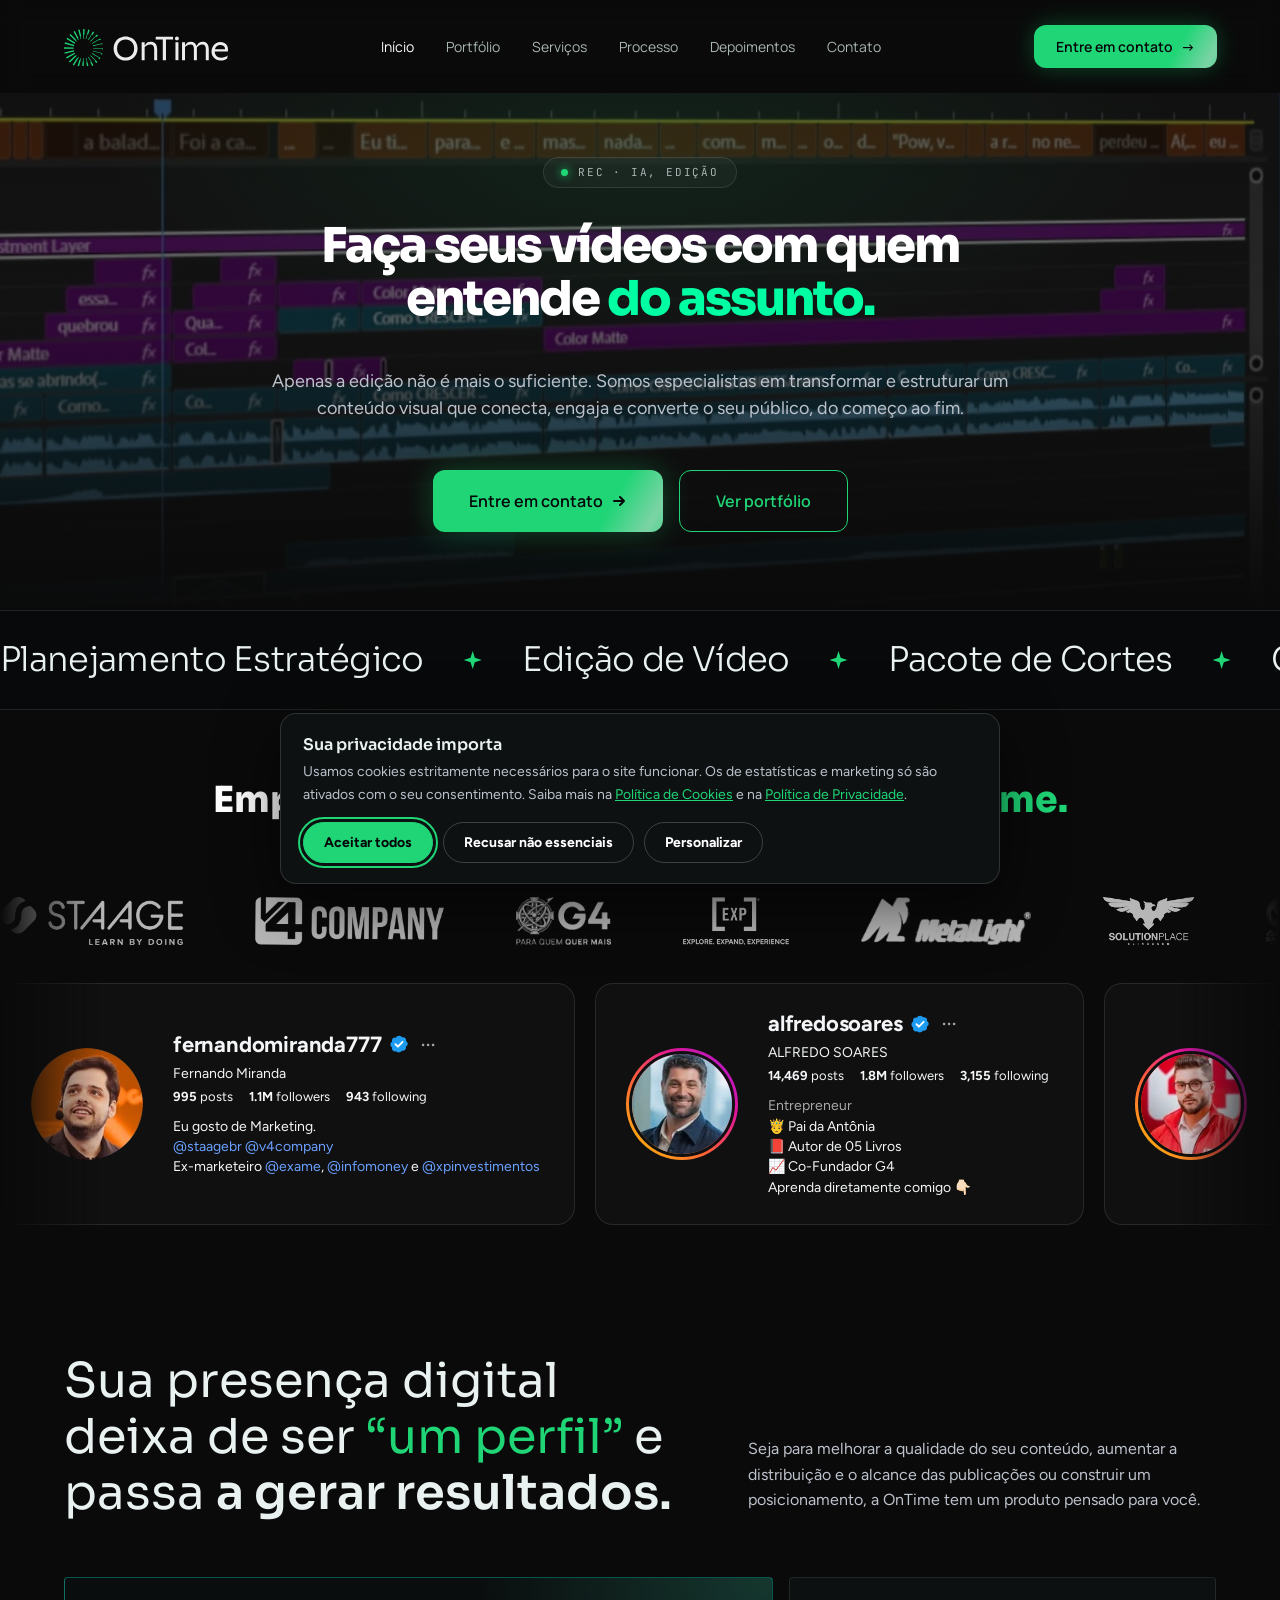
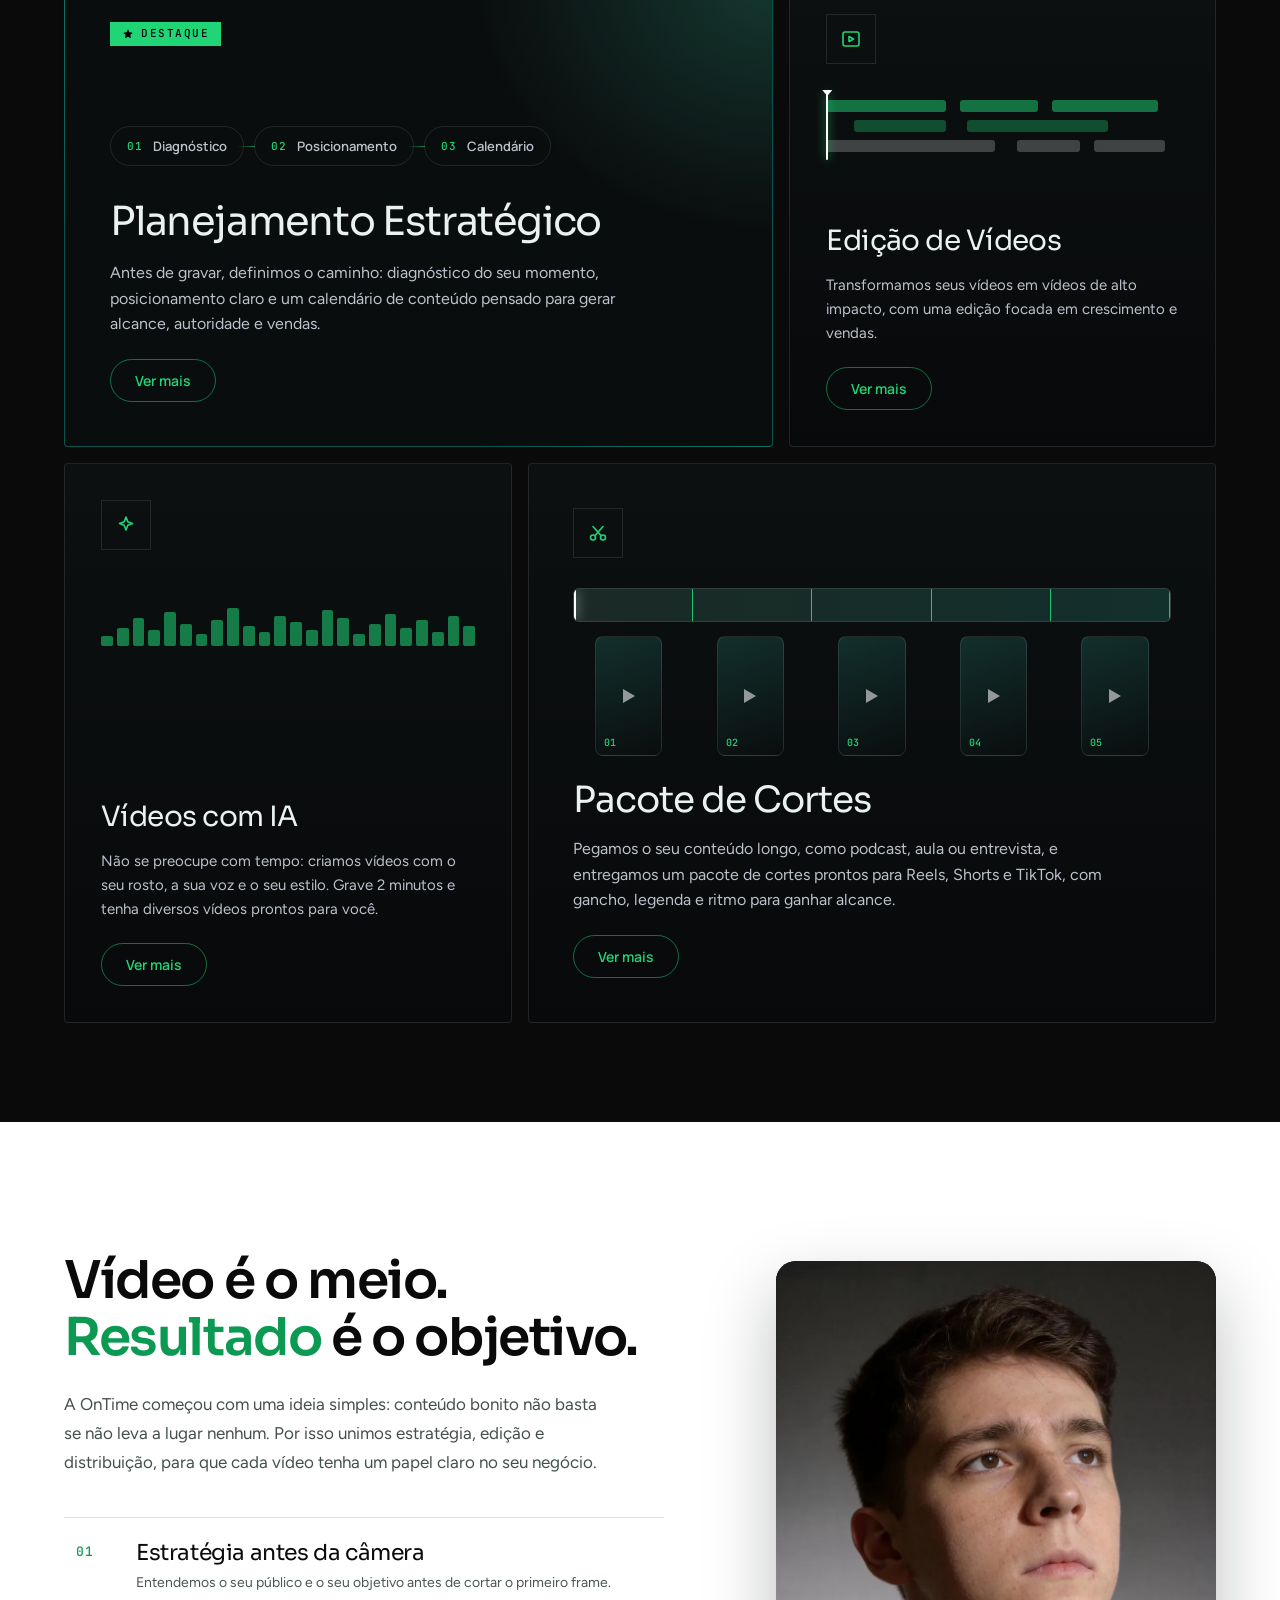
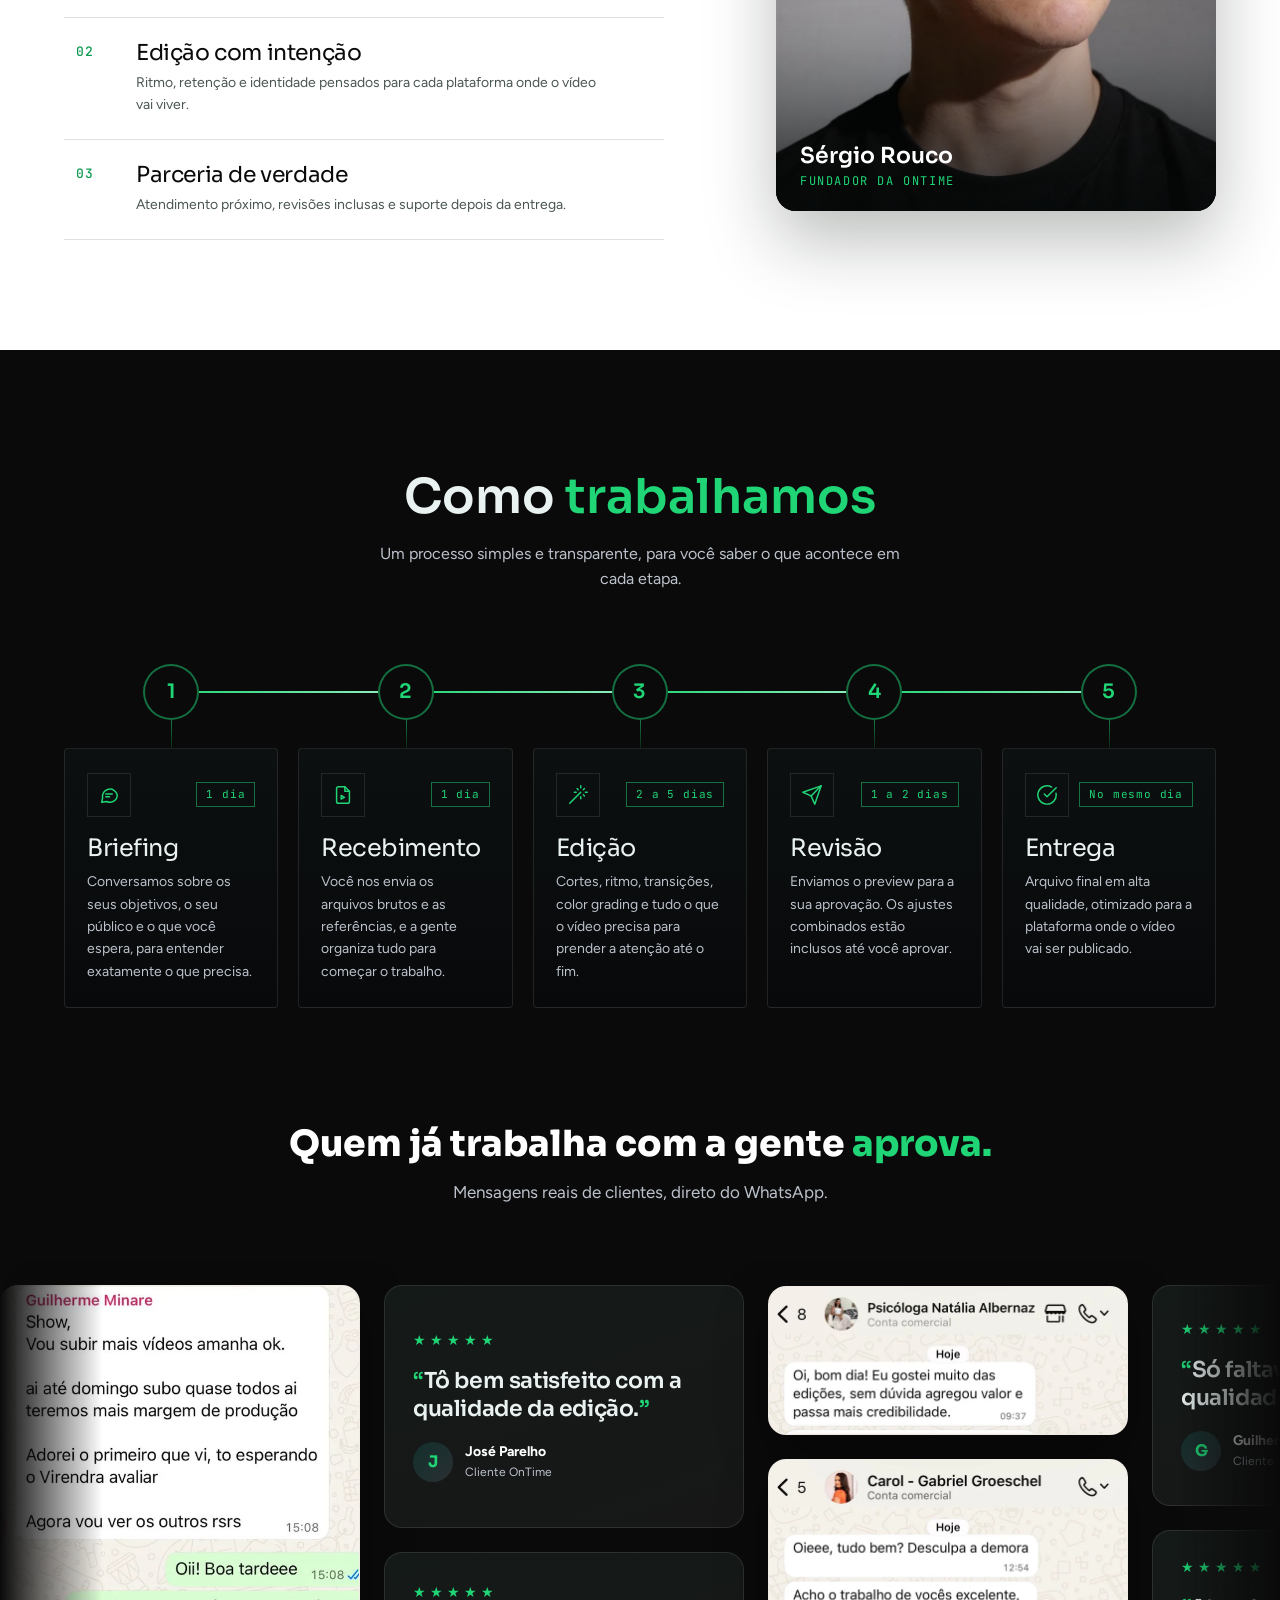
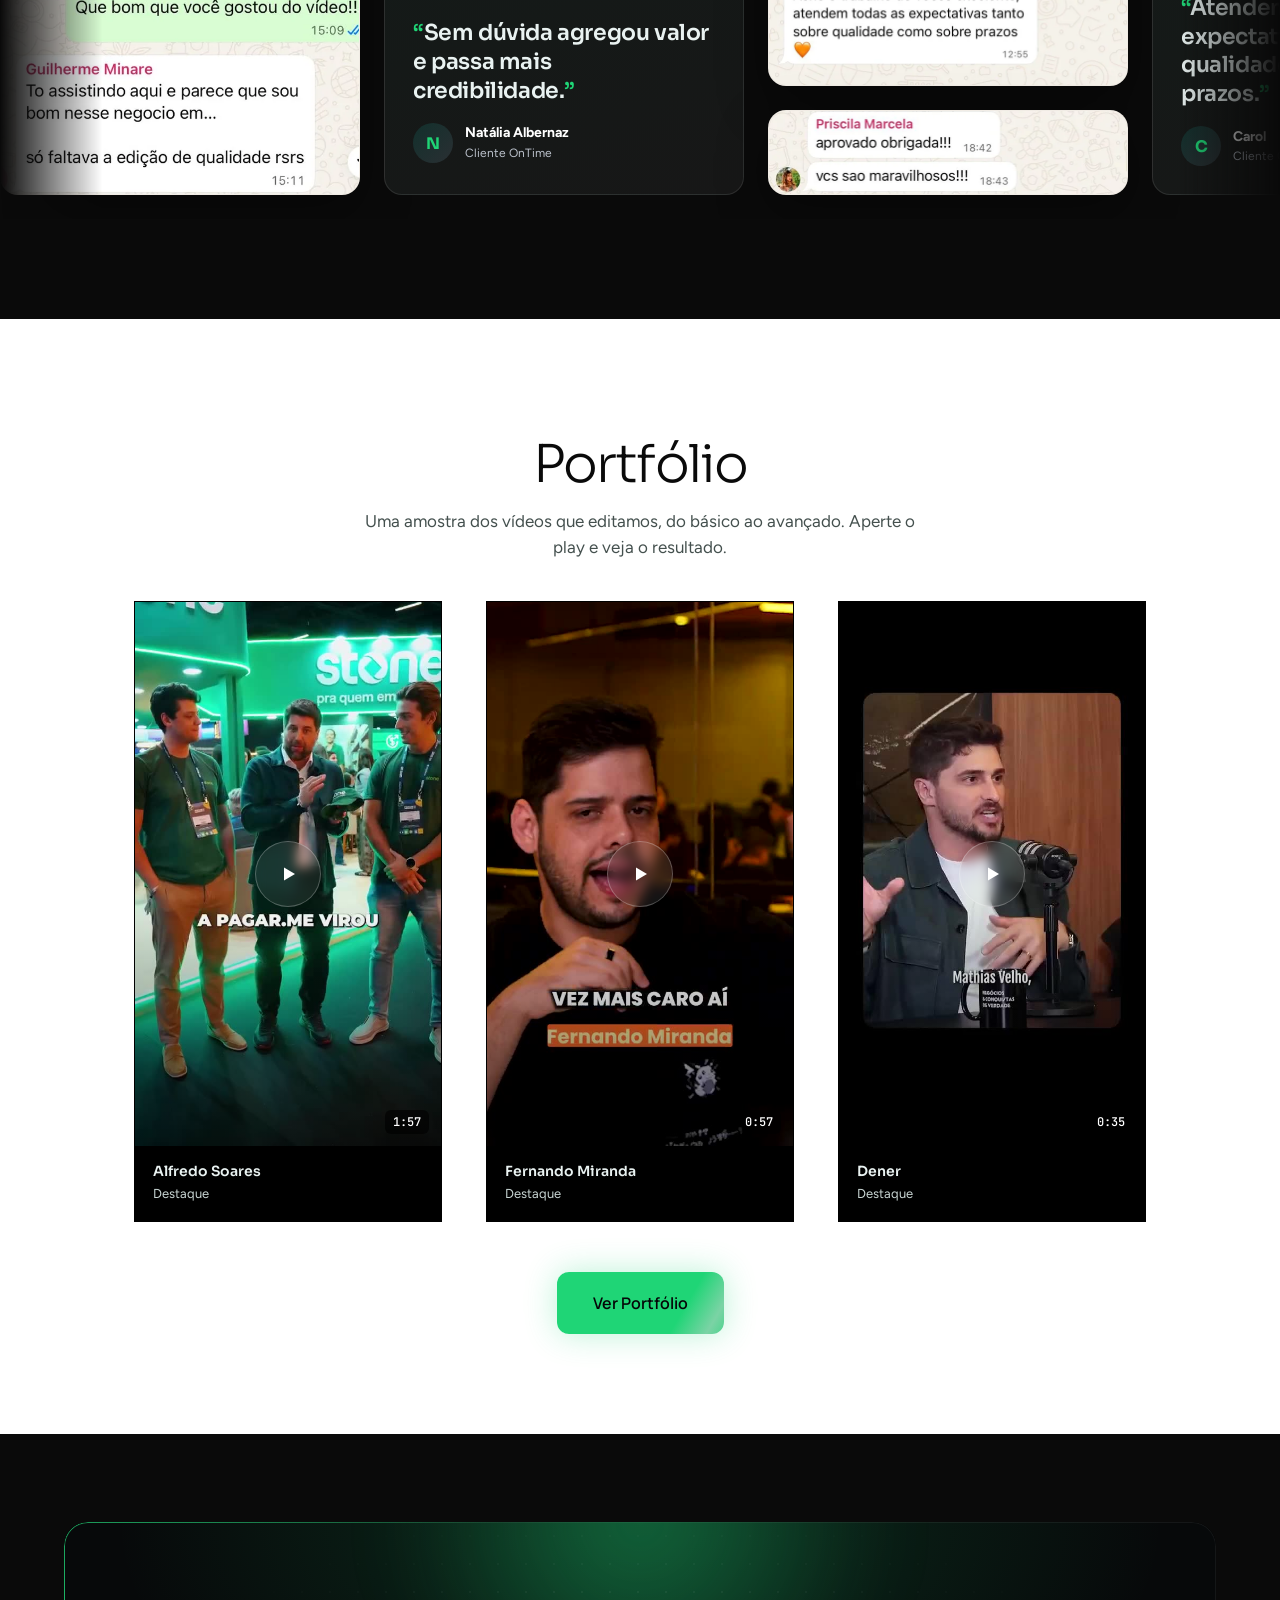
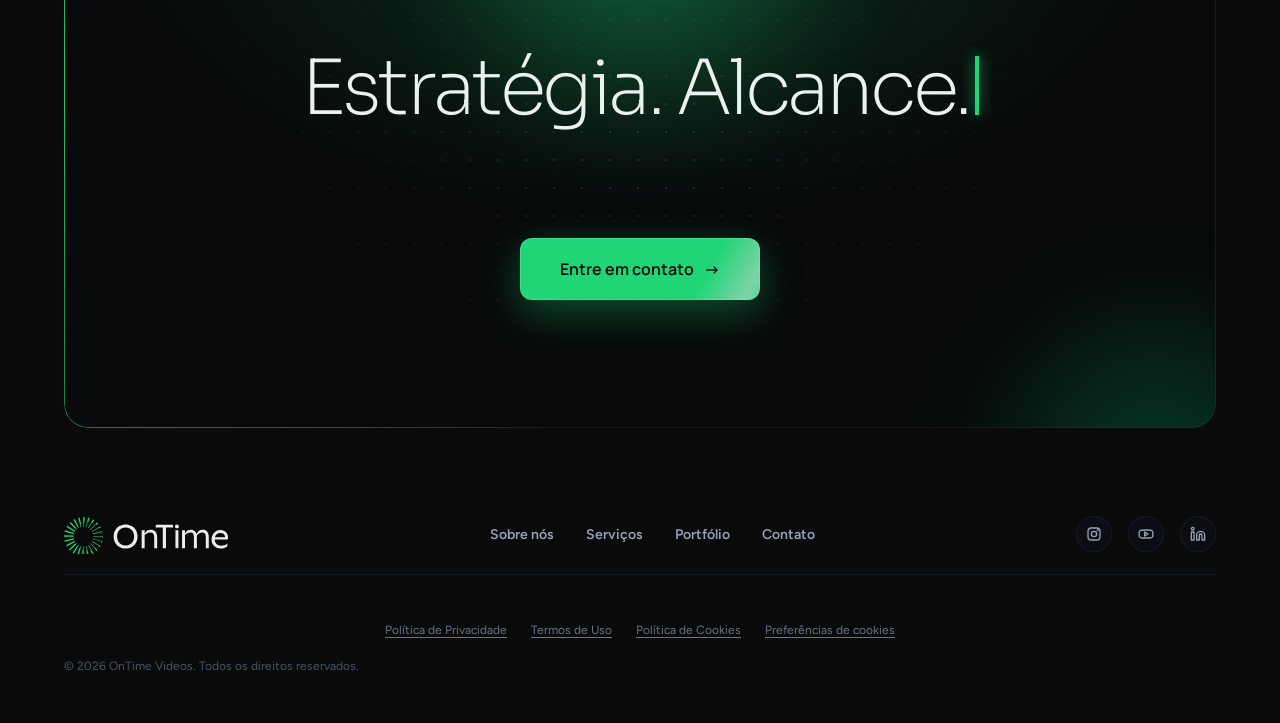
==== commit fc54f4e4: "Home: remove a cadeia de botões do hero também no desktop Co-Authored-By: Claude Sonnet 5.5 <noreply" ====
--- a/index.html
+++ b/index.html
@@ -40,7 +40,7 @@
 <link rel="preconnect" href="https://fonts.googleapis.com">
 <link rel="preconnect" href="https://fonts.gstatic.com" crossorigin>
 <link href="https://fonts.googleapis.com/css2?family=Figtree:wght@400;600;700;800&family=JetBrains+Mono:wght@400;500&family=Manrope:wght@400;600&family=Sora:wght@200;300;400;600;800&display=swap" rel="stylesheet">
-<link rel="stylesheet" href="styles.css?v=126">
+<link rel="stylesheet" href="styles.css?v=127">
 <link rel="stylesheet" href="legal.css?v=25">
 </head>
 <body>
@@ -67,7 +67,6 @@
     <div class="rec"><i></i>REC · IA, EDIÇÃO</div>
     <h1>Faça seus vídeos com quem entende <span class="g">do assunto.</span></h1>
     <p class="hero__sub">Apenas a edição não é mais o suficiente. Somos especialistas em transformar e estruturar um conteúdo visual que conecta, engaja e converte o seu público, do começo ao fim.</p>
-    <ul class="hero__chain" aria-label="Estratégia gera alcance, alcance gera autoridade, autoridade gera vendas"><li class="chain__step">Estratégia gera <b>alcance</b></li><li class="chain__arr" aria-hidden="true"><svg width="34" height="12" viewBox="0 0 34 12" fill="none"><path d="M0 6h31M26 1l5 5-5 5" stroke="currentColor" stroke-width="1.6" stroke-linecap="round" stroke-linejoin="round"/></svg></li><li class="chain__step">Alcance gera <b>autoridade</b></li><li class="chain__arr" aria-hidden="true"><svg width="34" height="12" viewBox="0 0 34 12" fill="none"><path d="M0 6h31M26 1l5 5-5 5" stroke="currentColor" stroke-width="1.6" stroke-linecap="round" stroke-linejoin="round"/></svg></li><li class="chain__step">Autoridade gera <b>vendas</b></li></ul>
     <div class="hero__ctas">
       <a href="https://api.whatsapp.com/send/?phone=14693275704&amp;text=Vim+pelo+site+da+OnTime+e+quero+saber+mais+sobre+as+edi%C3%A7%C3%B5es&amp;type=phone_number&amp;app_absent=0" class="btn btn--grad" target="_blank" rel="noopener noreferrer">Entre em contato
         <svg width="16" height="16" viewBox="0 0 16 16" fill="none" stroke="currentColor" stroke-width="2" stroke-linecap="round" stroke-linejoin="round"><path d="M3 8h10M9 4l4 4-4 4"/></svg>
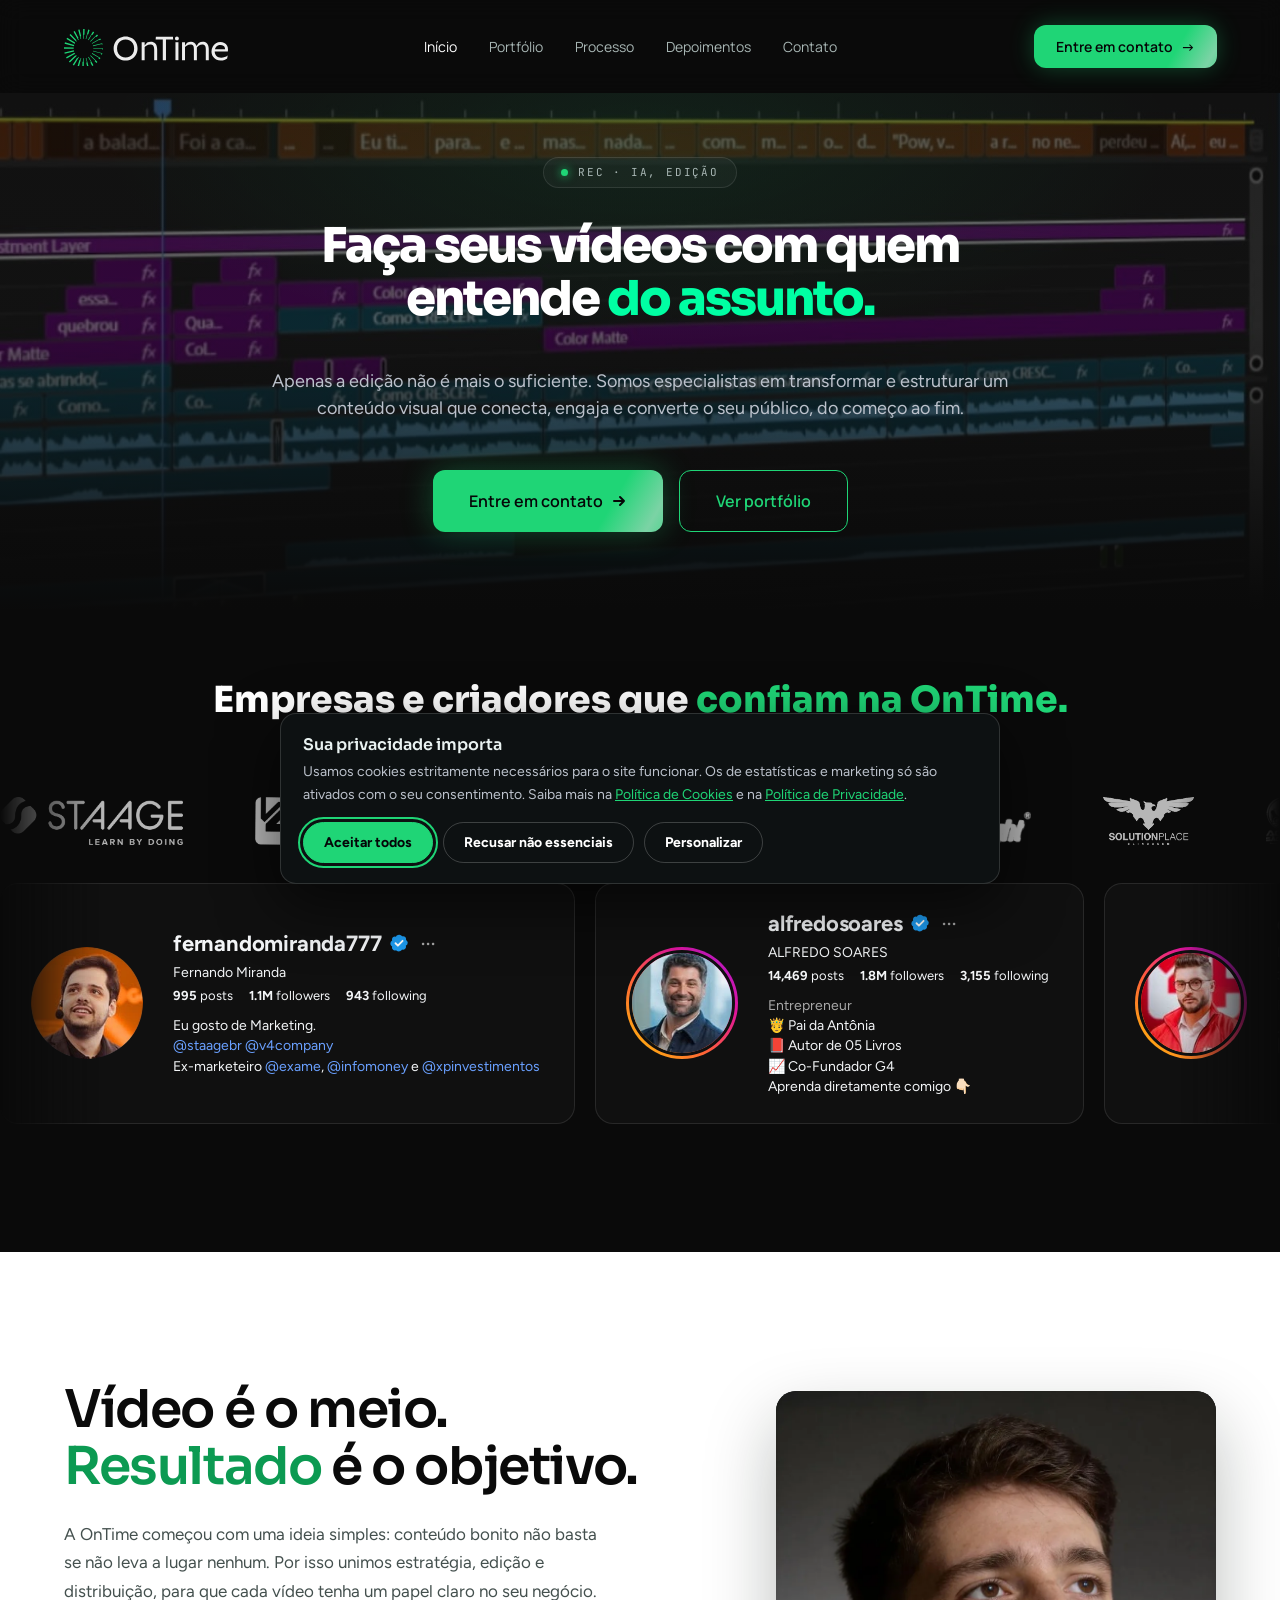
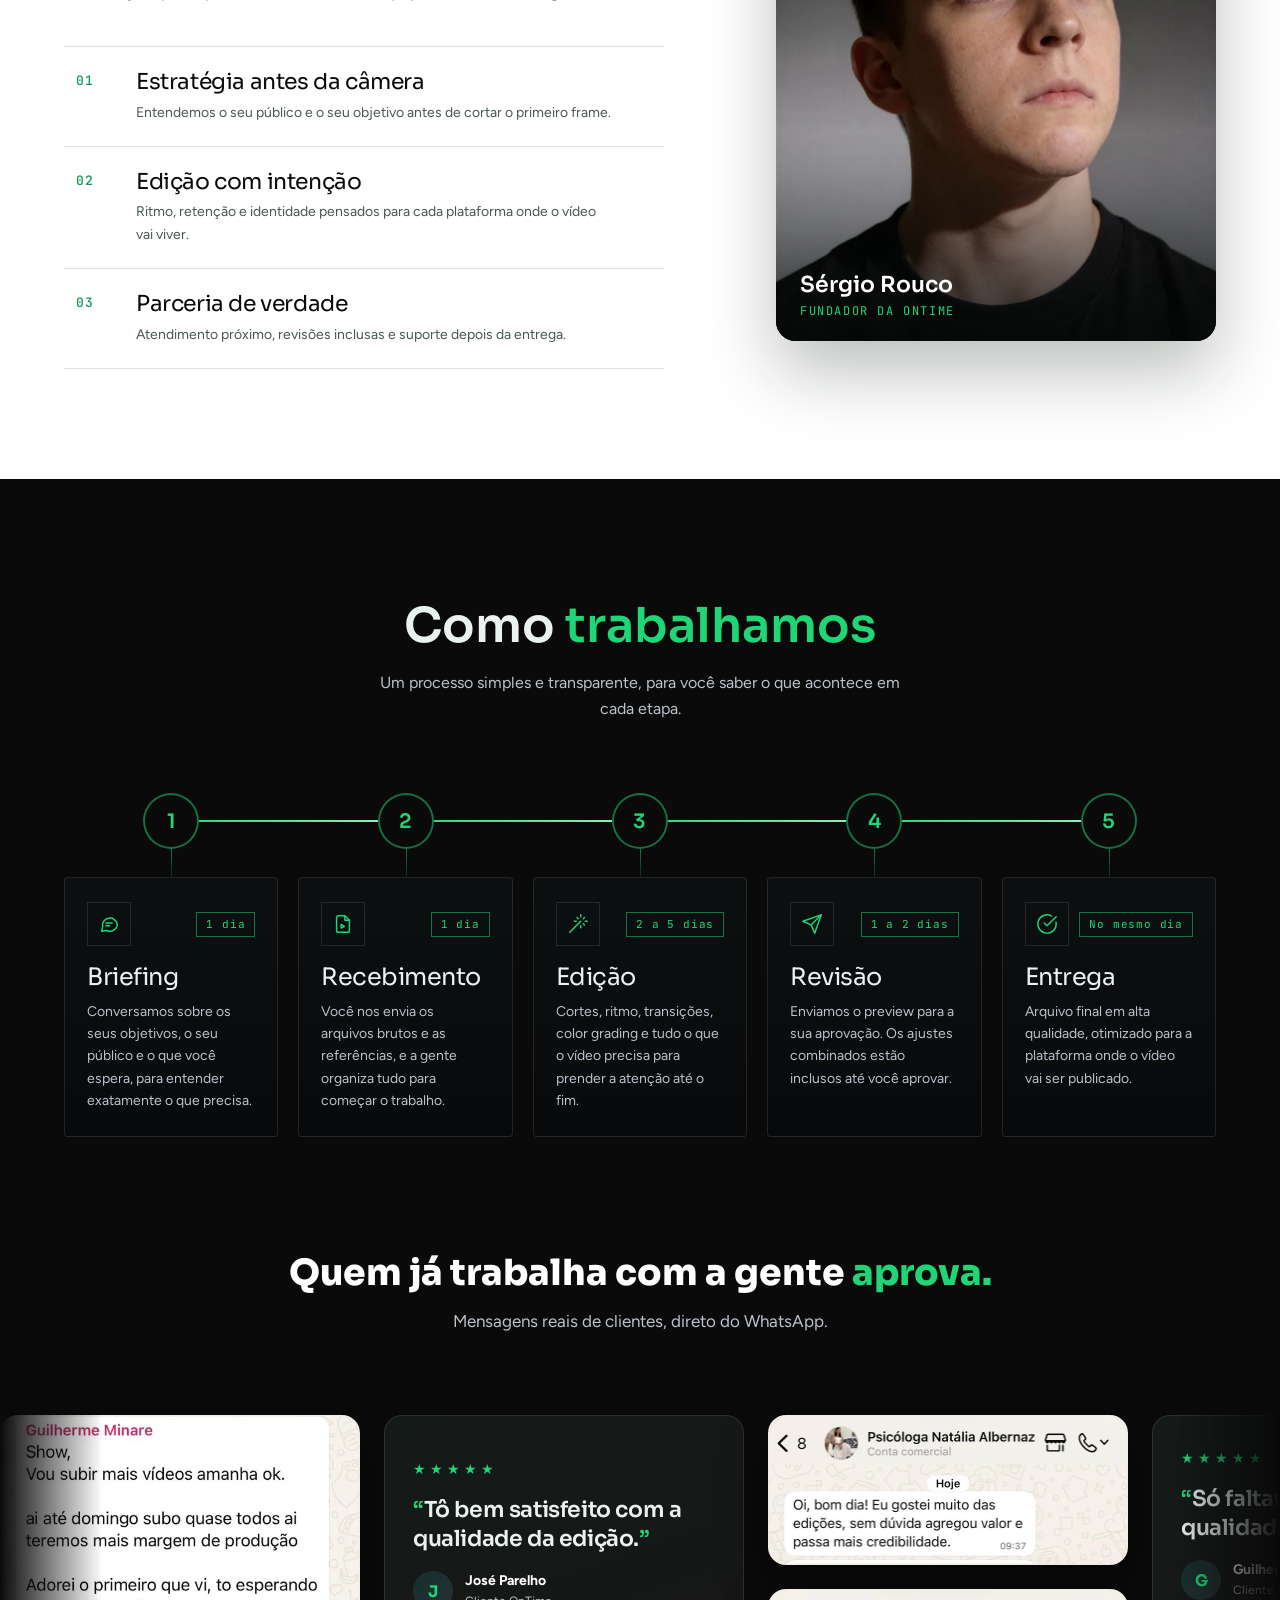
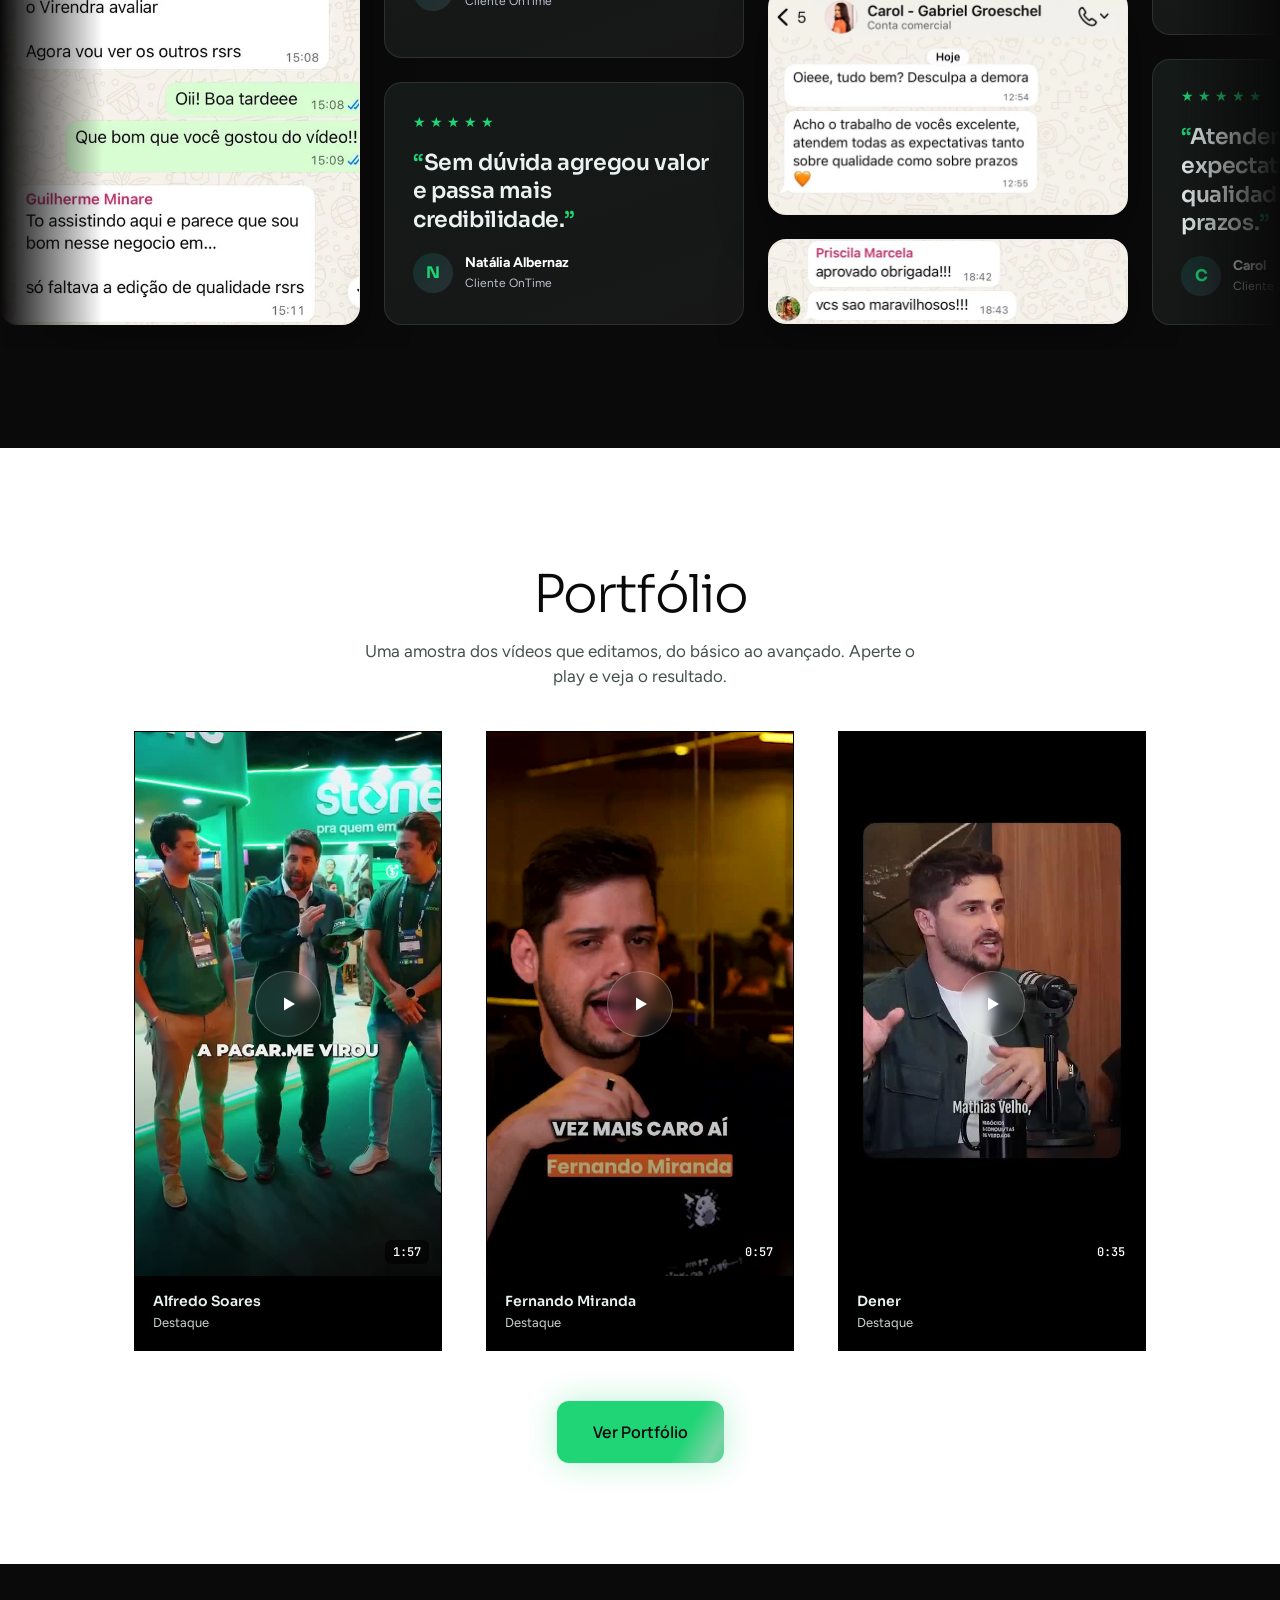
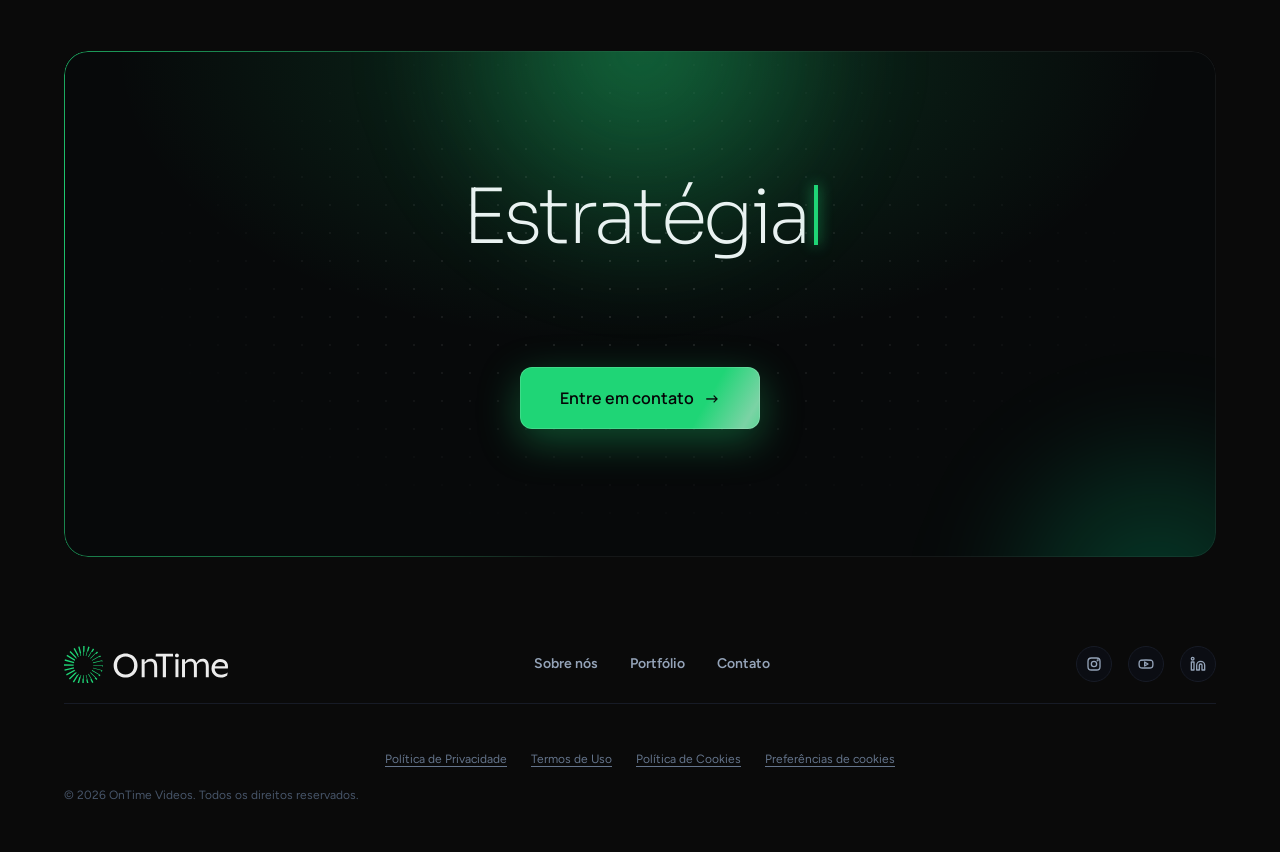
==== commit 3f763051: "Home: remove faixa de serviços e seção de serviços (4 cards) e links Serviços Co-Authored-By: Claude" ====
--- a/index.html
+++ b/index.html
@@ -53,7 +53,6 @@
     <nav class="nav__links" aria-label="Principal">
       <a href="./" aria-current="page">Início</a>
       <a href="portfolio/">Portfólio</a>
-      <a href="#servicos">Serviços</a>
       <a href="#processo">Processo</a>
       <a href="#depoimentos">Depoimentos</a>
       <a href="#contato">Contato</a>
@@ -78,17 +77,6 @@
     </div>
   </section>
 
-  <section class="marquee" id="clientes" aria-label="Serviços">
-    <div class="marquee__track">
-      <ul>
-        <li>Planejamento Estratégico</li><li>Edição de Vídeo</li><li>Pacote de Cortes</li><li>Conteúdos que Vendem</li><li>Volume de Vídeos</li>
-      </ul>
-      <ul aria-hidden="true">
-        <li>Planejamento Estratégico</li><li>Edição de Vídeo</li><li>Pacote de Cortes</li><li>Conteúdos que Vendem</li><li>Volume de Vídeos</li>
-      </ul>
-    </div>
-  </section>
-
   <section class="brands" id="empresas" aria-label="Empresas atendidas">
     <header class="wrap reveal">
       <h2>Empresas e criadores que <span class="g">confiam na OnTime.</span></h2>
@@ -99,61 +87,6 @@
 
   <section class="profs" id="perfis" aria-label="Clientes">
     <ul class="profs__list"><li class="prof"><img class="prof__av" src="assets/clientes/fernando-miranda.webp?v=2" width="150" height="150" alt="Foto de perfil de Fernando Miranda" loading="lazy" decoding="async"><div class="prof__txt"><div class="prof__top"><b class="prof__user">fernandomiranda777</b><svg class="prof__ok" width="20" height="20" viewBox="0 0 24 24" aria-label="Perfil verificado" role="img"><path fill="#1d9bf0" d="M22.5 12.5c0-1.58-.88-2.95-2.18-3.66.15-.38.23-.8.23-1.24 0-1.93-1.57-3.5-3.5-3.5-.44 0-.86.08-1.24.23A4.19 4.19 0 0 0 12 2.5c-1.58 0-2.95.88-3.66 2.18A3.5 3.5 0 0 0 7.1 4.45c-1.93 0-3.5 1.57-3.5 3.5 0 .44.08.86.23 1.24A4.19 4.19 0 0 0 1.65 12.9c0 1.58.88 2.95 2.18 3.66a3.5 3.5 0 0 0-.23 1.24c0 1.93 1.57 3.5 3.5 3.5.44 0 .86-.08 1.24-.23A4.19 4.19 0 0 0 12 22.3c1.58 0 2.95-.88 3.66-2.18.38.15.8.23 1.24.23 1.93 0 3.5-1.57 3.5-3.5 0-.44-.08-.86-.23-1.24a4.19 4.19 0 0 0 2.33-3.88z" transform="translate(0 -.3)"/><path fill="none" stroke="#fff" stroke-width="2.2" stroke-linecap="round" stroke-linejoin="round" d="m7.8 12.3 2.9 2.9 5.6-5.8"/></svg><span class="prof__dots" aria-hidden="true">&middot;&middot;&middot;</span></div><span class="prof__name">Fernando Miranda</span><div class="prof__stats"><span><b>995</b> posts</span><span><b>1.1M</b> followers</span><span><b>943</b> following</span></div><p class="prof__bio">Eu gosto de Marketing.<br><a class="prof__m">@staagebr</a> <a class="prof__m">@v4company</a><br>Ex-marketeiro <a class="prof__m">@exame</a>, <a class="prof__m">@infomoney</a> e <a class="prof__m">@xpinvestimentos</a></p></div></li><li class="prof"><span class="prof__ring"><img class="prof__av" src="assets/clientes/alfredo-soares.webp" width="130" height="130" alt="Foto de perfil de Alfredo Soares" loading="lazy" decoding="async"></span><div class="prof__txt"><div class="prof__top"><b class="prof__user">alfredosoares</b><svg class="prof__ok" width="20" height="20" viewBox="0 0 24 24" aria-label="Perfil verificado" role="img"><path fill="#1d9bf0" d="M22.5 12.5c0-1.58-.88-2.95-2.18-3.66.15-.38.23-.8.23-1.24 0-1.93-1.57-3.5-3.5-3.5-.44 0-.86.08-1.24.23A4.19 4.19 0 0 0 12 2.5c-1.58 0-2.95.88-3.66 2.18A3.5 3.5 0 0 0 7.1 4.45c-1.93 0-3.5 1.57-3.5 3.5 0 .44.08.86.23 1.24A4.19 4.19 0 0 0 1.65 12.9c0 1.58.88 2.95 2.18 3.66a3.5 3.5 0 0 0-.23 1.24c0 1.93 1.57 3.5 3.5 3.5.44 0 .86-.08 1.24-.23A4.19 4.19 0 0 0 12 22.3c1.58 0 2.95-.88 3.66-2.18.38.15.8.23 1.24.23 1.93 0 3.5-1.57 3.5-3.5 0-.44-.08-.86-.23-1.24a4.19 4.19 0 0 0 2.33-3.88z" transform="translate(0 -.3)"/><path fill="none" stroke="#fff" stroke-width="2.2" stroke-linecap="round" stroke-linejoin="round" d="m7.8 12.3 2.9 2.9 5.6-5.8"/></svg><span class="prof__dots" aria-hidden="true">&middot;&middot;&middot;</span></div><span class="prof__name">ALFREDO SOARES</span><div class="prof__stats"><span><b>14,469</b> posts</span><span><b>1.8M</b> followers</span><span><b>3,155</b> following</span></div><p class="prof__bio"><span class="prof__cat">Entrepreneur</span><br>&#129332; Pai da Ant&ocirc;nia<br>&#128213; Autor de 05 Livros<br>&#128200; Co-Fundador G4<br>Aprenda diretamente comigo &#128071;&#127995;</p></div></li><li class="prof"><span class="prof__ring"><img class="prof__av" src="assets/clientes/dener-lippert.webp" width="130" height="130" alt="Foto de perfil de Dener Lippert" loading="lazy" decoding="async"></span><div class="prof__txt"><div class="prof__top"><b class="prof__user">denerlippert</b><svg class="prof__ok" width="20" height="20" viewBox="0 0 24 24" aria-label="Perfil verificado" role="img"><path fill="#1d9bf0" d="M22.5 12.5c0-1.58-.88-2.95-2.18-3.66.15-.38.23-.8.23-1.24 0-1.93-1.57-3.5-3.5-3.5-.44 0-.86.08-1.24.23A4.19 4.19 0 0 0 12 2.5c-1.58 0-2.95.88-3.66 2.18A3.5 3.5 0 0 0 7.1 4.45c-1.93 0-3.5 1.57-3.5 3.5 0 .44.08.86.23 1.24A4.19 4.19 0 0 0 1.65 12.9c0 1.58.88 2.95 2.18 3.66a3.5 3.5 0 0 0-.23 1.24c0 1.93 1.57 3.5 3.5 3.5.44 0 .86-.08 1.24-.23A4.19 4.19 0 0 0 12 22.3c1.58 0 2.95-.88 3.66-2.18.38.15.8.23 1.24.23 1.93 0 3.5-1.57 3.5-3.5 0-.44-.08-.86-.23-1.24a4.19 4.19 0 0 0 2.33-3.88z" transform="translate(0 -.3)"/><path fill="none" stroke="#fff" stroke-width="2.2" stroke-linecap="round" stroke-linejoin="round" d="m7.8 12.3 2.9 2.9 5.6-5.8"/></svg><span class="prof__dots" aria-hidden="true">&middot;&middot;&middot;</span></div><span class="prof__name">Dener Lippert</span><div class="prof__stats"><span><b>3,487</b> posts</span><span><b>215K</b> followers</span><span><b>1,476</b> following</span></div><p class="prof__bio"><span class="prof__cat">Public figure</span><br>&#129489;&#127995;&#8205;&#128300; Cientista do Marketing e seus insights<br>&#128200; CEO&amp;Founder <a class="prof__m">@v4company</a><br>&#128213; Bestseller<br>&#127894;&#65039; FORBES Under30</p></div></li><li class="prof"><span class="prof__ring"><img class="prof__av" src="assets/clientes/hampe.webp?v=1" width="130" height="130" alt="Foto de perfil de Hampe" loading="lazy" decoding="async"></span><div class="prof__txt"><div class="prof__top"><b class="prof__user">hampesco_</b><svg class="prof__ok" width="20" height="20" viewBox="0 0 24 24" aria-label="Perfil verificado" role="img"><path fill="#1d9bf0" d="M22.5 12.5c0-1.58-.88-2.95-2.18-3.66.15-.38.23-.8.23-1.24 0-1.93-1.57-3.5-3.5-3.5-.44 0-.86.08-1.24.23A4.19 4.19 0 0 0 12 2.5c-1.58 0-2.95.88-3.66 2.18A3.5 3.5 0 0 0 7.1 4.45c-1.93 0-3.5 1.57-3.5 3.5 0 .44.08.86.23 1.24A4.19 4.19 0 0 0 1.65 12.9c0 1.58.88 2.95 2.18 3.66a3.5 3.5 0 0 0-.23 1.24c0 1.93 1.57 3.5 3.5 3.5.44 0 .86-.08 1.24-.23A4.19 4.19 0 0 0 12 22.3c1.58 0 2.95-.88 3.66-2.18.38.15.8.23 1.24.23 1.93 0 3.5-1.57 3.5-3.5 0-.44-.08-.86-.23-1.24a4.19 4.19 0 0 0 2.33-3.88z" transform="translate(0 -.3)"/><path fill="none" stroke="#fff" stroke-width="2.2" stroke-linecap="round" stroke-linejoin="round" d="m7.8 12.3 2.9 2.9 5.6-5.8"/></svg><span class="prof__dots" aria-hidden="true">&middot;&middot;&middot;</span></div><span class="prof__name">Hampe</span><div class="prof__stats"><span><b>777</b> posts</span><span><b>265K</b> followers</span><span><b>6,742</b> following</span></div><p class="prof__bio"><span class="prof__cat">Creative Director</span><br>&bull; Criador <a class="prof__m">@videomakerdelite</a><br>&bull; Gerei + de 2 bilh&otilde;es de views e 200 milh&otilde;es de receita para meus clientes<span class="prof__cat">&hellip; more</span></p></div></li><li class="prof"><span class="prof__ring"><img class="prof__av" src="assets/clientes/nicolas-charao.webp?v=1" width="130" height="130" alt="Foto de perfil de Nicolas Char&atilde;o" loading="lazy" decoding="async"></span><div class="prof__txt"><div class="prof__top"><b class="prof__user">nicolasccharao</b><svg class="prof__ok" width="20" height="20" viewBox="0 0 24 24" aria-label="Perfil verificado" role="img"><path fill="#1d9bf0" d="M22.5 12.5c0-1.58-.88-2.95-2.18-3.66.15-.38.23-.8.23-1.24 0-1.93-1.57-3.5-3.5-3.5-.44 0-.86.08-1.24.23A4.19 4.19 0 0 0 12 2.5c-1.58 0-2.95.88-3.66 2.18A3.5 3.5 0 0 0 7.1 4.45c-1.93 0-3.5 1.57-3.5 3.5 0 .44.08.86.23 1.24A4.19 4.19 0 0 0 1.65 12.9c0 1.58.88 2.95 2.18 3.66a3.5 3.5 0 0 0-.23 1.24c0 1.93 1.57 3.5 3.5 3.5.44 0 .86-.08 1.24-.23A4.19 4.19 0 0 0 12 22.3c1.58 0 2.95-.88 3.66-2.18.38.15.8.23 1.24.23 1.93 0 3.5-1.57 3.5-3.5 0-.44-.08-.86-.23-1.24a4.19 4.19 0 0 0 2.33-3.88z" transform="translate(0 -.3)"/><path fill="none" stroke="#fff" stroke-width="2.2" stroke-linecap="round" stroke-linejoin="round" d="m7.8 12.3 2.9 2.9 5.6-5.8"/></svg><span class="prof__dots" aria-hidden="true">&middot;&middot;&middot;</span></div><span class="prof__name">Nicolas Char&atilde;o</span><div class="prof__stats"><span><b>946</b> posts</span><span><b>114K</b> followers</span><span><b>1,003</b> following</span></div><p class="prof__bio"><span class="prof__cat">Entrepreneur</span><br><a class="prof__m">@ecossistemadereceita</a> &bull; <a class="prof__m">@ecossistemadeagencias</a><br>&#9854;&#65039; Aumento fontes de receita do seu neg&oacute;cio<br>&#127942; 55 ag&ecirc;ncias faturando<span class="prof__cat">&hellip; more</span></p></div></li></ul>
-  </section>
-
-  <section class="services wrap" id="servicos">
-    <div class="services__head reveal">
-      <div>
-        <h2>Sua presença digital deixa de ser <span class="g">“um perfil”</span> e passa <strong>a gerar resultados.</strong></h2>
-      </div>
-      <p>Seja para melhorar a qualidade do seu conteúdo, aumentar a distribuição e o alcance das publicações ou construir um posicionamento, a OnTime tem um produto pensado para você.</p>
-    </div>
-
-    <div class="bento">
-<div class="bento__row">
-      <article class="reveal card card--plan">
-        <span class="tag"><svg class="tag__star" width="12" height="12" viewBox="0 0 24 24" aria-hidden="true"><path d="m12 2.6 2.9 6 6.6.9-4.8 4.6 1.2 6.5L12 17.4l-5.9 3.2 1.2-6.5L2.5 9.5l6.6-.9z" fill="currentColor"/></svg>DESTAQUE</span>
-        <ol class="steps" aria-hidden="true"><li><span>01</span>Diagnóstico</li><li><span>02</span>Posicionamento</li><li><span>03</span>Calendário</li></ol>
-        <div class="card__body">
-          <h3>Planejamento Estratégico</h3>
-          <p>Antes de gravar, definimos o caminho: diagnóstico do seu momento, posicionamento claro e um calendário de conteúdo pensado para gerar alcance, autoridade e vendas.</p>
-          <a class="card__btn" href="planejamento-estrategico/">Ver mais</a>
-        </div>
-      </article>
-
-      <article class="reveal card card--edit"><div class="icon"><svg width="20" height="20" viewBox="0 0 20 20" fill="none" stroke="#1fd576" stroke-width="1.6" stroke-linecap="round" stroke-linejoin="round"><rect x="2" y="3" width="16" height="14" rx="2"/><path d="M8 7.5v5l4.5-2.5z"/></svg></div>
-        <div class="tl" aria-hidden="true"><i class="tl__ph"></i><div class="tl__row"><b style="--l:0%;--w:34%"></b><b style="--l:38%;--w:22%"></b><b style="--l:64%;--w:30%"></b></div><div class="tl__row"><b style="--l:8%;--w:26%"></b><b style="--l:40%;--w:40%"></b></div><div class="tl__row"><b style="--l:0%;--w:48%"></b><b style="--l:54%;--w:18%"></b><b style="--l:76%;--w:20%"></b></div></div>
-        <div class="card__body">
-          <h3>Edição de Vídeos</h3>
-          <p>Transformamos seus vídeos em vídeos de alto impacto, com uma edição focada em crescimento e vendas.</p>
-          <a class="card__btn" href="edicao-de-video/">Ver mais</a>
-        </div>
-      </article>
-
-</div>
-<div class="bento__row">
-      <article class="reveal card card--ia"><div class="card__row">
-          <div class="icon"><svg width="20" height="20" viewBox="0 0 20 20" fill="none" stroke="#1fd576" stroke-width="1.6" stroke-linecap="round" stroke-linejoin="round"><path d="M10 2l1.8 4.7L16.5 8.5l-4.7 1.8L10 15l-1.8-4.7L3.5 8.5l4.7-1.8z"/></svg></div>
-        </div>
-        <div class="wave" aria-hidden="true"></div>
-        <div class="card__body">
-          <h3>Vídeos com IA</h3>
-          <p>Não se preocupe com tempo: criamos vídeos com o seu rosto, a sua voz e o seu estilo. Grave 2 minutos e tenha diversos vídeos prontos para você.</p>
-          <a class="card__btn" href="conteudos-automaticos/">Ver mais</a>
-        </div>
-      </article>
-
-      <article class="reveal card card--cuts">
-        <div class="icon"><svg width="20" height="20" viewBox="0 0 20 20" fill="none" stroke="#1fd576" stroke-width="1.6" stroke-linecap="round" stroke-linejoin="round" aria-hidden="true"><circle cx="5" cy="14.5" r="2.5"/><circle cx="15" cy="14.5" r="2.5"/><path d="M6.8 12.7 15 3.5M13.2 12.7 5 3.5"/></svg></div>
-        <div class="cuts" aria-hidden="true"><div class="cuts__src"></div><div class="cuts__row"><i style="--i:0"><u>01</u></i><i style="--i:1"><u>02</u></i><i style="--i:2"><u>03</u></i><i style="--i:3"><u>04</u></i><i style="--i:4"><u>05</u></i></div></div>
-        <div class="card__body">
-          <h3>Pacote de Cortes</h3>
-          <p>Pegamos o seu conteúdo longo, como podcast, aula ou entrevista, e entregamos um pacote de cortes prontos para Reels, Shorts e TikTok, com gancho, legenda e ritmo para ganhar alcance.</p>
-          <a class="card__btn" href="pacote-de-cortes/">Ver mais</a>
-        </div>
-      </article>
-</div>
-    </div>
   </section>
 
   <section class="about wrap light" id="sobre" aria-labelledby="sobre-titulo">
@@ -247,7 +180,7 @@
     <div class="footer__top">
       <a href="#top" class="nav__logo" aria-label="OnTime"><svg xmlns="http://www.w3.org/2000/svg" viewBox="0 0 164 39" fill="none"><g fill="#1fd576"><path transform="translate(29.26 21.15)" d="M9.65 1.49L9.09 1.48C9.12 1.22 9.14 0.64 9.13 0.62L0.00 0.62L0.00 0.00L9.67 0.09L9.65 1.49Z"/><path transform="translate(0.39 23.18)" d="M9.70 1.20L0.34 3.62L0.00 2.26L9.42 0.00C9.49 0.41 9.58 0.81 9.70 1.20Z"/><path transform="translate(28.84 16.20)" d="M9.70 1.36L9.04 1.52C8.97 1.24 8.88 0.97 8.78 0.70L0.16 3.02C0.11 2.82 0.06 2.62 0.00 2.42L9.36 0.00L9.70 1.36Z"/><path transform="translate(2.06 25.73)" d="M9.10 0.98L0.68 5.75L0.00 4.52L8.33 0.00C8.39 0.20 8.46 0.40 8.53 0.60L8.79 0.45C8.89 0.63 8.99 0.81 9.10 0.98L9.10 0.98Z"/><path transform="translate(27.78 11.52)" d="M9.10 1.23L8.01 1.82C7.84 1.59 7.67 1.37 7.49 1.15L0.31 5.30C0.21 5.12 0.11 4.94 0.00 4.77L8.42 0.00L9.10 1.23L9.10 1.23Z"/><path transform="translate(4.91 28.25)" d="M7.88 0.44L0.97 7.23L0.00 6.22L6.55 0.00C6.66 0.19 6.77 0.38 6.88 0.57L7.44 0.01C7.58 0.16 7.73 0.30 7.88 0.44L7.88 0.44Z"/><path transform="translate(26.14 7.53)" d="M7.88 1.01L6.31 2.49C6.09 2.33 5.85 2.18 5.62 2.03L0.44 7.22C0.30 7.07 0.15 6.93 0.00 6.79L6.90 0.00L7.88 1.01L7.88 1.01Z"/><path transform="translate(8.76 29.87)" d="M6.12 0.31L1.20 8.65L0.00 7.93L4.38 0.79C4.52 0.96 4.68 1.13 4.83 1.29L5.58 0.00C5.75 0.11 5.93 0.21 6.12 0.31L6.12 0.31Z"/><path transform="translate(24.06 4.48)" d="M6.12 0.72L4.39 3.54C4.13 3.46 3.87 3.39 3.61 3.32L0.54 8.65C0.36 8.54 0.18 8.44 0.00 8.35L4.91 0.00L6.11 0.72L6.12 0.72Z"/><path transform="translate(0.00 20.36)" d="M9.67 1.49L0.00 1.40L0.02 0.00L9.71 0.26C9.68 0.55 9.67 1.38 9.67 1.49L9.67 1.49Z"/><path transform="translate(13.34 30.91)" d="M3.94 0.16L1.35 9.49L0.00 9.10L2.13 1.91C2.32 2.05 2.52 2.19 2.72 2.32L3.34 0.00C3.54 0.06 3.74 0.11 3.94 0.16L3.94 0.16Z"/><path transform="translate(21.66 2.60)" d="M3.94 0.39L2.64 4.75C2.38 4.75 2.12 4.75 1.86 4.76L0.60 9.49C0.40 9.43 0.20 9.38 0.00 9.34L2.59 0.00L3.94 0.39Z"/><path transform="translate(19.11 2.00)" d="M1.49 0.02L1.34 5.80C1.09 5.86 0.86 5.93 0.62 6.01L0.62 9.69C0.53 9.68 0.44 9.68 0.35 9.68C0.24 9.68 0.12 9.69 0.00 9.69L0.09 0.00L1.49 0.02Z"/><path transform="translate(18.33 31.31)" d="M1.49 0.00L1.40 9.69L0.00 9.67L0.17 3.24C0.40 3.33 0.64 3.42 0.87 3.51L0.87 0.00C0.96 0.01 1.05 0.01 1.14 0.01C1.26 0.01 1.37 0.00 1.49 0.00Z"/><path transform="translate(14.18 2.39)" d="M3.01 9.56C2.81 9.61 2.61 9.66 2.41 9.72L0.00 0.34L1.36 0.00L2.97 6.72C2.76 6.83 2.55 6.95 2.35 7.07L3.01 9.56L3.01 9.56Z"/><path transform="translate(21.75 30.89)" d="M1.65 9.72L0.44 4.64C0.70 4.68 0.96 4.71 1.22 4.73L0.00 0.16C0.20 0.12 0.40 0.06 0.59 0.00L3.01 9.38L1.65 9.72L1.65 9.72Z"/><path transform="translate(9.51 4.06)" d="M5.29 8.80C5.11 8.90 4.93 9.01 4.76 9.12L0.00 0.68L1.23 0.00L4.97 6.92C4.80 7.07 4.64 7.23 4.47 7.38L5.29 8.80L5.29 8.80Z"/><path transform="translate(24.14 29.82)" d="M4.07 9.12L2.19 5.66C2.46 5.62 2.73 5.56 2.99 5.51L0.00 0.31C0.18 0.22 0.36 0.11 0.53 0.00L5.29 8.43L4.07 9.12L4.07 9.12Z"/><path transform="translate(5.52 6.92)" d="M7.21 7.45C7.06 7.59 6.92 7.74 6.78 7.89L0.00 0.98L1.01 0.00L6.94 6.27C6.82 6.45 6.69 6.63 6.57 6.81L7.21 7.45L7.21 7.45Z"/><path transform="translate(26.21 28.19)" d="M6.20 7.89L4.35 5.93C4.60 5.81 4.85 5.67 5.09 5.54L0.00 0.44C0.15 0.30 0.30 0.15 0.44 0.00L7.21 6.92L6.20 7.89L6.20 7.89Z"/><path transform="translate(2.48 10.78)" d="M8.64 5.59C8.53 5.77 8.43 5.94 8.33 6.13L8.08 5.98L0.00 1.20L0.72 0.00L8.56 4.82C8.47 5.01 8.39 5.20 8.31 5.40L8.64 5.59L8.64 5.59Z"/><path transform="translate(27.82 26.10)" d="M7.91 6.12L6.52 5.26C6.72 5.06 6.91 4.86 7.10 4.64L0.00 0.54C0.11 0.36 0.21 0.18 0.31 0.00L8.64 4.92L7.91 6.12Z"/><path transform="translate(0.59 15.36)" d="M9.67 2.76C9.53 3.14 9.41 3.54 9.32 3.94L9.31 3.94L0.00 1.35L0.39 0.00L9.67 2.76Z"/><path transform="translate(28.87 23.70)" d="M9.09 3.94L8.24 3.69C8.36 3.43 8.47 3.17 8.58 2.90L0.00 0.60C0.06 0.40 0.11 0.20 0.15 0.00L9.47 2.59L9.09 3.94L9.09 3.94Z"/></g><g fill="#ececec"><path transform="translate(49.64 9.45)" d="M18.04 1.57C16.22 0.52 14.19 0.00 11.95 0.00C9.70 0.00 7.67 0.52 5.86 1.57C4.04 2.62 2.61 4.06 1.57 5.88C0.52 7.71 0.00 9.76 0.00 12.03C0.00 14.31 0.53 16.36 1.59 18.19C2.64 20.01 4.08 21.45 5.91 22.50C7.73 23.55 9.74 24.07 11.95 24.07C14.15 24.07 16.17 23.55 17.99 22.50C19.81 21.45 21.25 20.01 22.31 18.19C23.37 16.36 23.90 14.31 23.90 12.03C23.90 9.76 23.37 7.71 22.33 5.88C21.28 4.06 19.85 2.62 18.04 1.57L18.04 1.57ZM19.28 16.98C18.48 18.35 17.42 19.36 16.12 20.04C14.82 20.71 13.43 21.05 11.95 21.05C10.47 21.05 9.08 20.71 7.77 20.04C6.47 19.36 5.41 18.35 4.61 16.98C3.80 15.62 3.40 13.97 3.40 12.03C3.40 10.10 3.80 8.45 4.61 7.09C5.41 5.72 6.47 4.71 7.77 4.03C9.08 3.35 10.47 3.02 11.95 3.02C13.42 3.02 14.82 3.35 16.12 4.03C17.42 4.71 18.48 5.72 19.28 7.09C20.09 8.45 20.49 10.10 20.49 12.03C20.49 13.97 20.09 15.62 19.28 16.98Z"/><path transform="translate(77.67 14.86)" d="M9.19 0.00C7.80 0.00 6.60 0.28 5.50 0.75L2.98 3.69L2.98 0.36L0.00 0.36L0.00 18.30L2.98 18.30L2.98 5.26C3.97 4.19 5.85 2.63 8.51 2.63C11.03 2.63 12.52 3.91 12.52 7.78L12.52 18.30L15.50 18.30L15.50 7.53C15.50 2.13 12.73 0.00 9.19 0.00Z"/><path transform="translate(91.63 9.80)" d="M0.25 0.00L0.00 2.81L7.16 2.81L7.16 23.36L10.35 23.36L10.35 2.81L17.54 2.81L17.29 0.00L0.25 0.00Z"/><path transform="translate(111.45 15.22)" d="M2.98 0.00L0.00 0.00L0.00 17.94L2.98 17.94L2.98 0.00Z"/><path transform="translate(147.51 15.11)" d="M16.49 7.28C16.49 5.74 16.16 4.42 15.50 3.32C14.84 2.22 13.93 1.39 12.77 0.83C11.61 0.28 10.31 0.00 8.87 0.00C7.26 0.00 5.78 0.40 4.42 1.21C3.06 2.01 1.98 3.13 1.19 4.55C0.40 5.97 0.00 7.56 0.00 9.31C0.00 11.06 0.42 12.74 1.26 14.12C2.10 15.51 3.22 16.57 4.61 17.32C6.01 18.07 7.52 18.44 9.15 18.44C10.59 18.44 11.85 18.25 12.93 17.87C14.00 17.49 14.90 17.01 15.61 16.42L16.17 13.29L16.10 13.29C15.32 14.00 14.36 14.57 13.21 14.99C12.07 15.42 10.88 15.63 9.65 15.63C7.68 15.63 6.12 15.08 4.95 13.96C3.87 12.94 3.29 11.44 3.20 9.49L16.32 9.49C16.43 8.71 16.50 7.97 16.50 7.29L16.49 7.28ZM3.41 7.07C3.64 6.11 4.07 5.28 4.68 4.57C5.68 3.42 7.02 2.84 8.73 2.84C10.15 2.84 11.29 3.21 12.17 3.94C13.04 4.68 13.52 5.72 13.59 7.07L3.41 7.07L3.41 7.07Z"/><path transform="translate(110.97 9.45)" d="M1.95 3.91C3.03 3.91 3.90 3.03 3.90 1.95C3.90 0.87 3.03 0.00 1.95 0.00C0.87 0.00 0.00 0.87 0.00 1.95C0.00 3.03 0.87 3.91 1.95 3.91Z"/><path transform="translate(118.03 14.86)" d="M20.75 0.00C19.30 0.00 17.91 0.39 16.63 1.14L14.40 4.23C13.51 0.96 11.31 0.00 8.97 0.00C7.55 0.00 6.21 0.36 5.04 1.00L2.98 3.70L2.98 0.36L0.00 0.36L0.00 18.30L2.98 18.30L2.98 5.26C4.01 4.19 5.64 2.63 8.51 2.63C10.71 2.63 11.88 3.55 11.88 7.28L11.88 18.30L14.86 18.30L14.86 5.59C15.87 4.29 17.66 2.63 20.32 2.63C22.20 2.63 23.77 3.45 23.77 7.28L23.77 18.30L26.75 18.30L26.75 7.03C26.75 1.63 23.66 0.00 20.75 0.00L20.75 0.00Z"/></g></svg></a>
       <nav class="footer__links" aria-label="Rodapé">
-        <a href="#top">Sobre nós</a><a href="#servicos">Serviços</a><a href="portfolio/">Portfólio</a><a href="#contato">Contato</a>
+        <a href="#top">Sobre nós</a><a href="portfolio/">Portfólio</a><a href="#contato">Contato</a>
       </nav>
       <div class="socials">
         <a href="https://www.instagram.com/ontime.videos/" target="_blank" rel="noopener noreferrer" aria-label="Instagram"><svg width="16" height="16" viewBox="0 0 24 24" fill="none" stroke="#94a3b8" stroke-width="2" stroke-linecap="round" stroke-linejoin="round"><rect x="3" y="3" width="18" height="18" rx="5"/><circle cx="12" cy="12" r="4"/><circle cx="17.5" cy="6.5" r=".6" fill="#94a3b8"/></svg></a>
